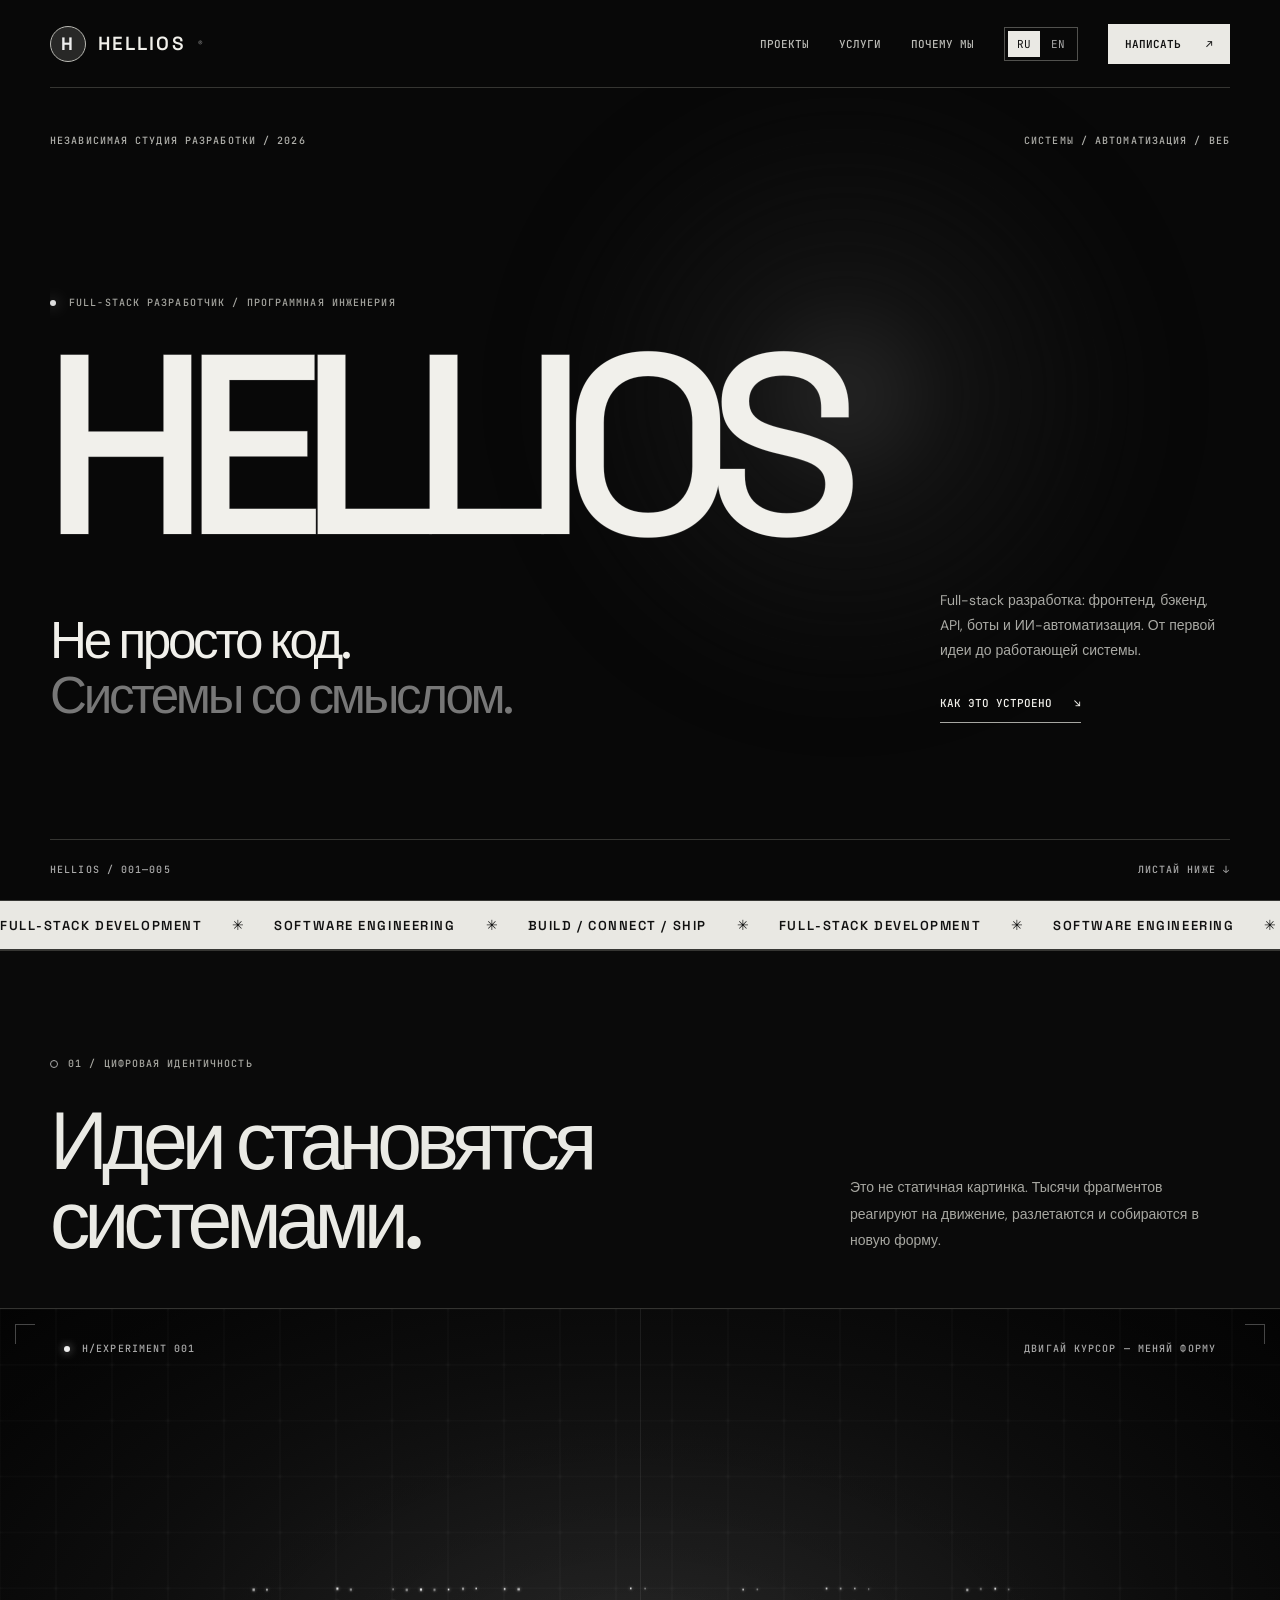
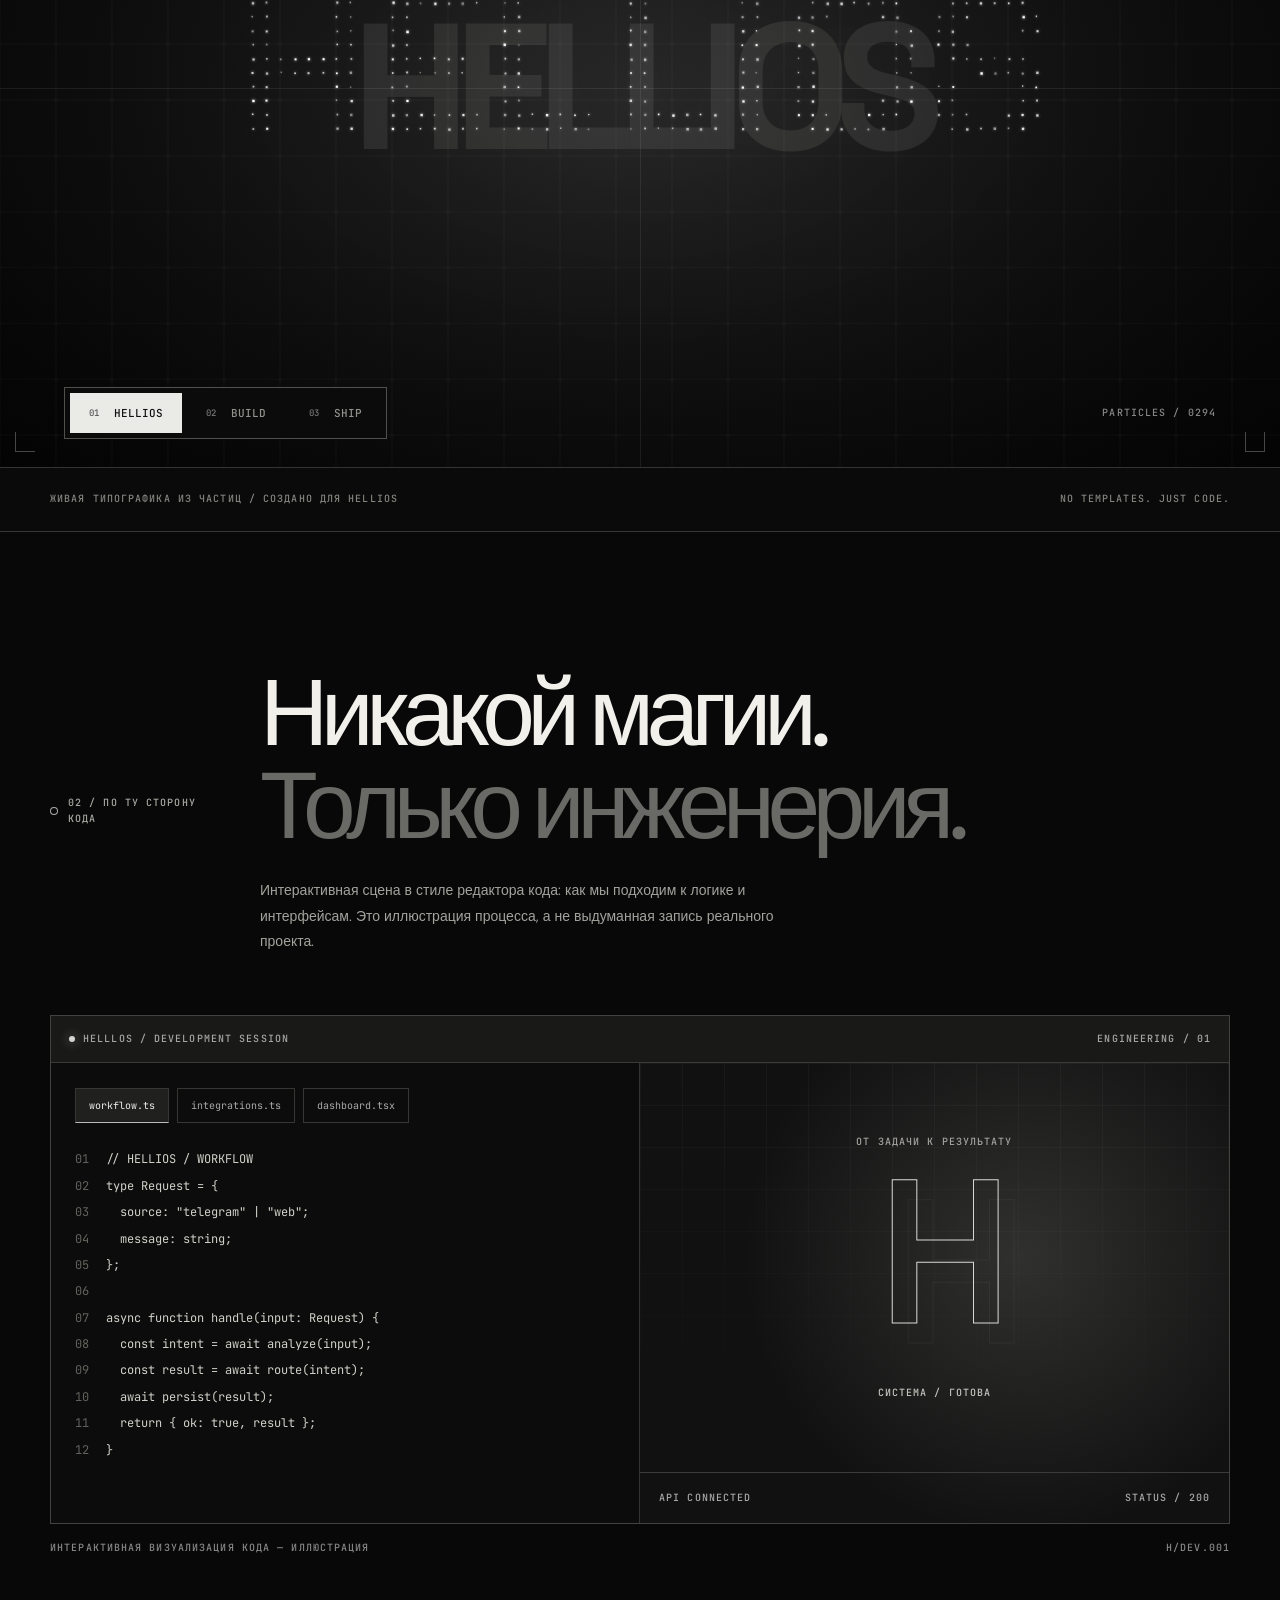
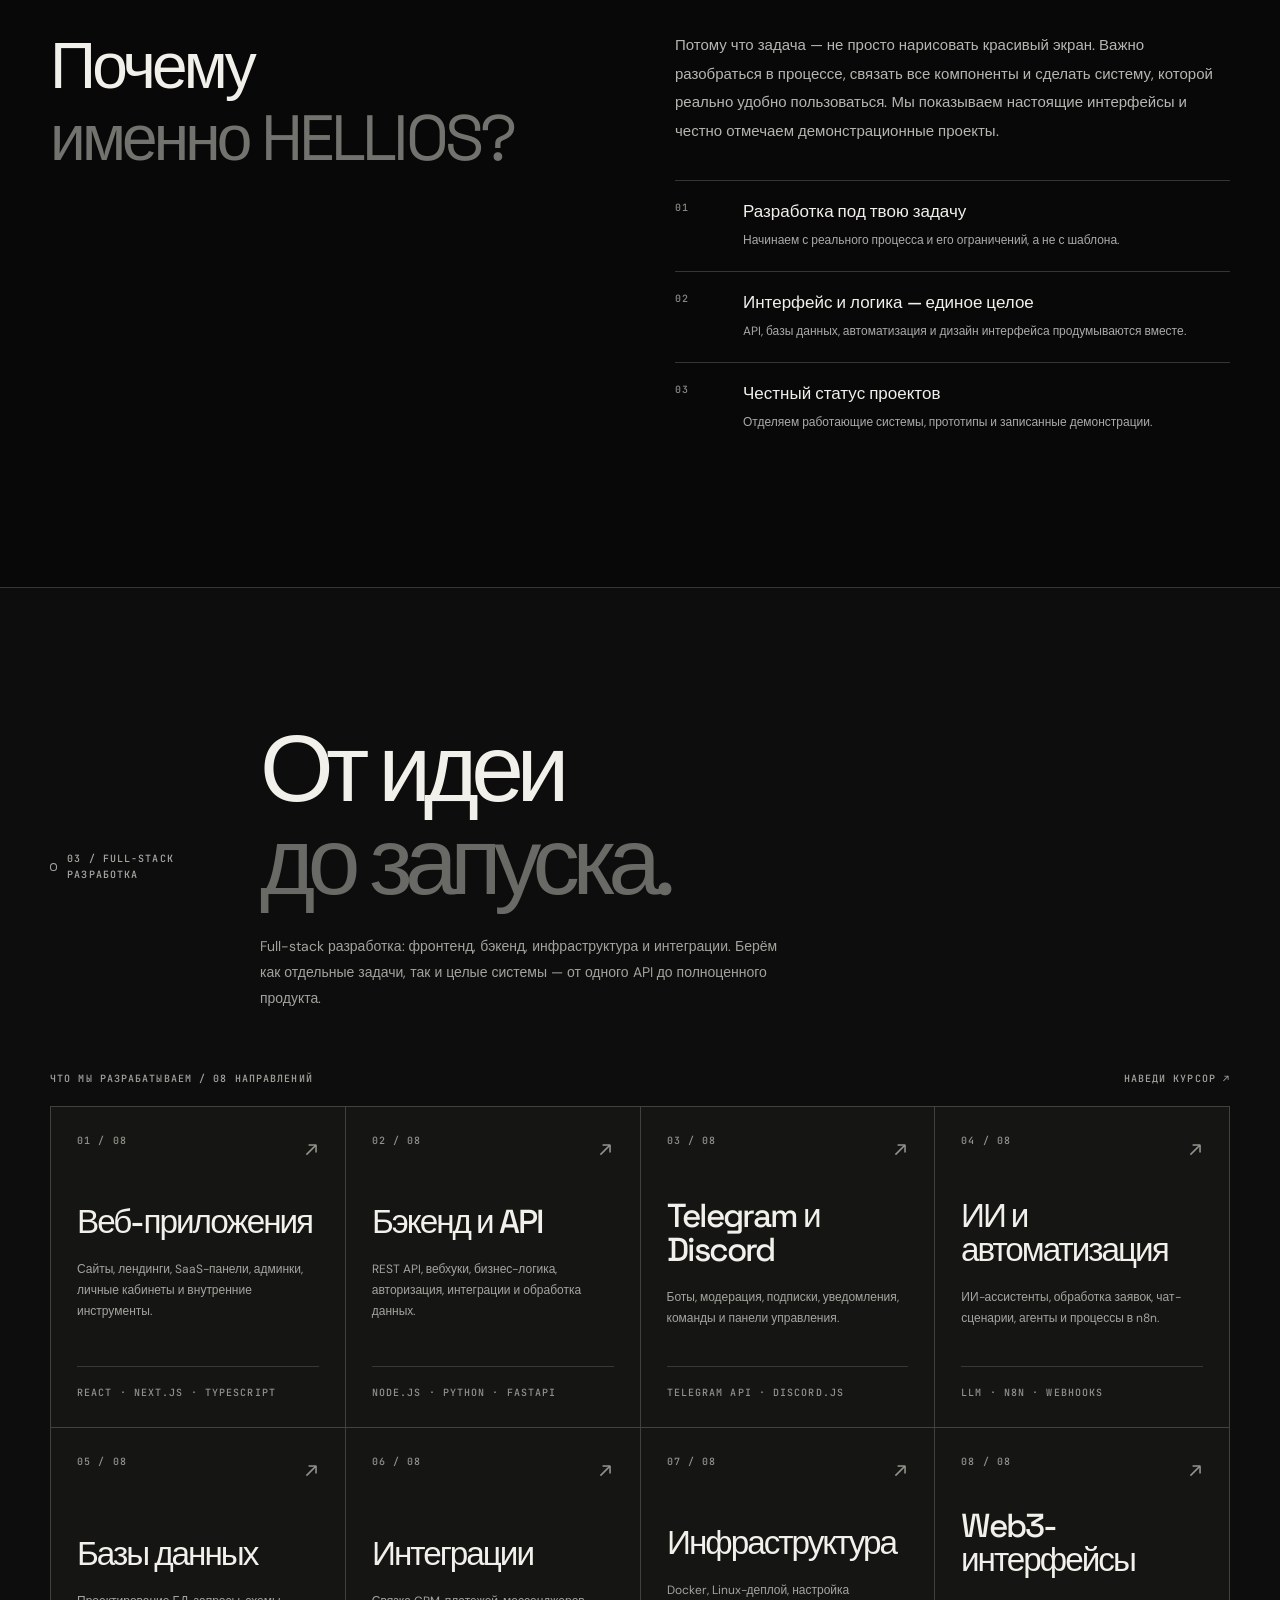
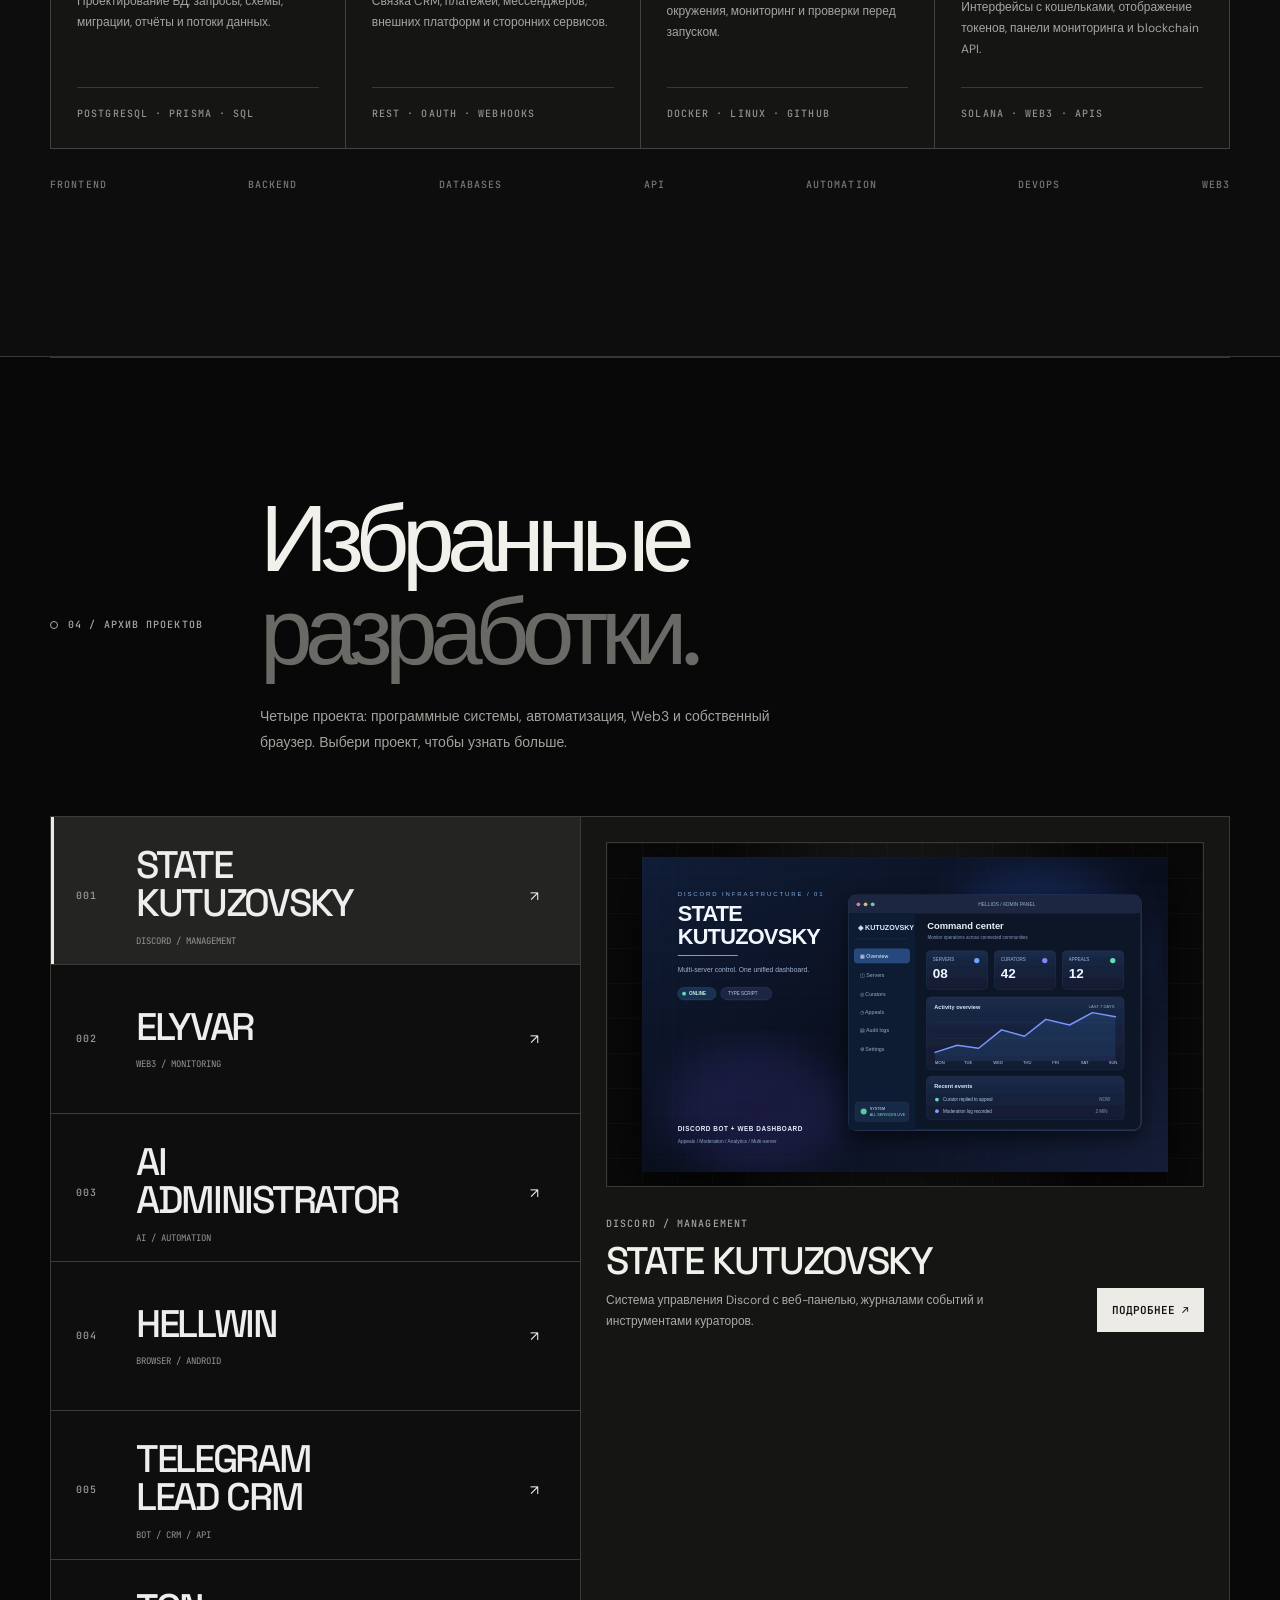
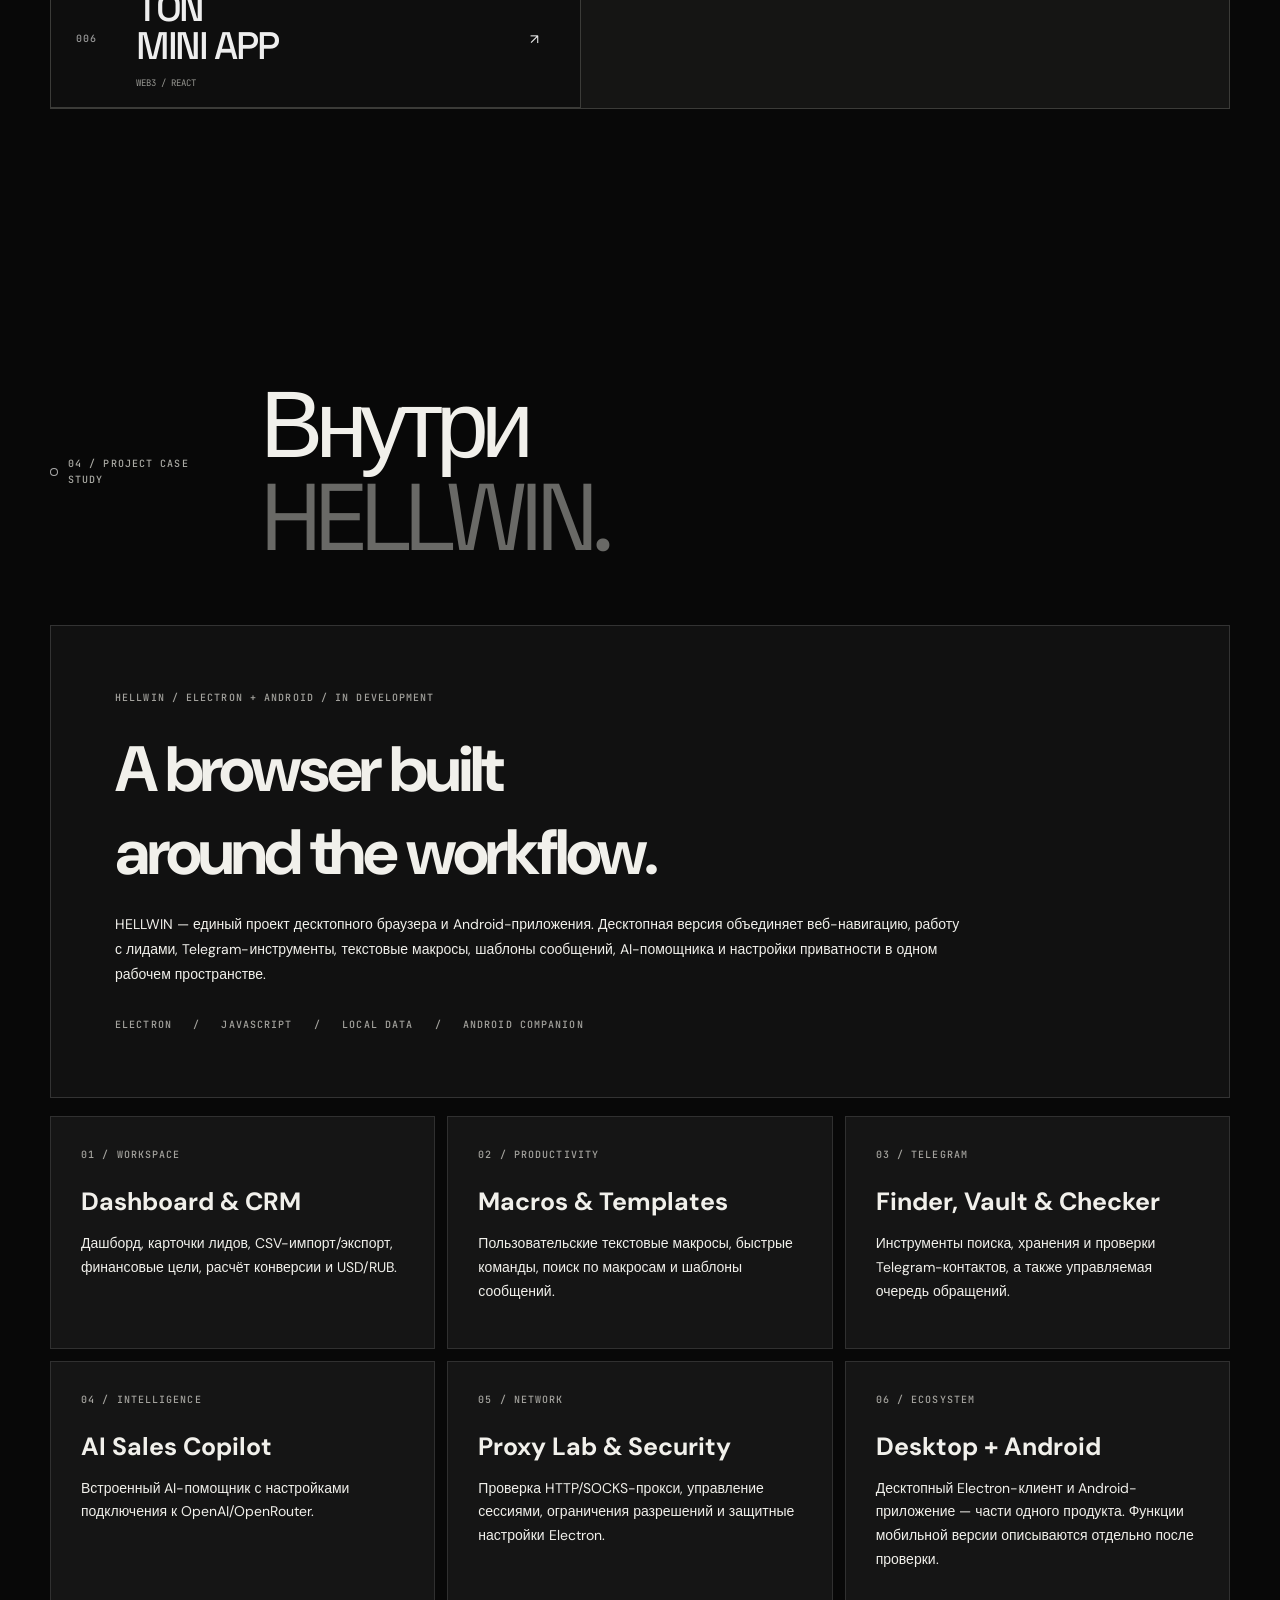
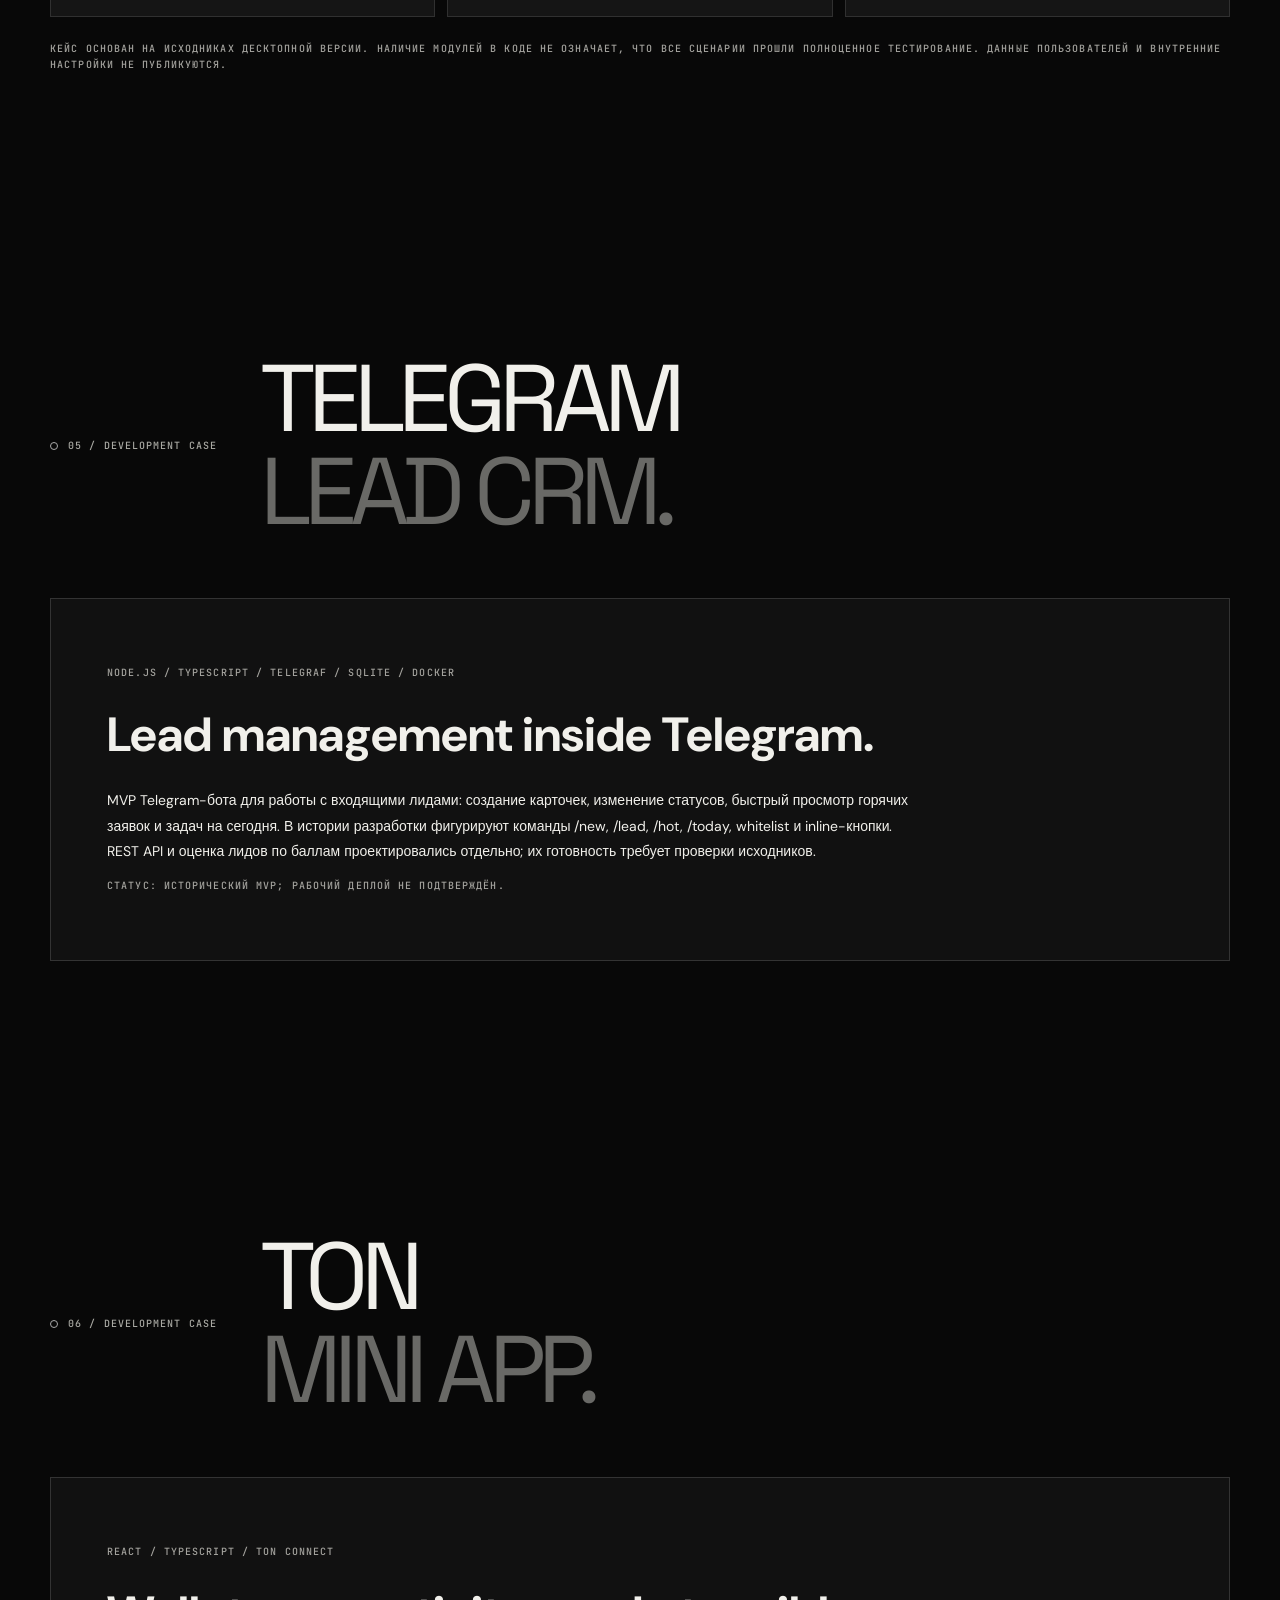
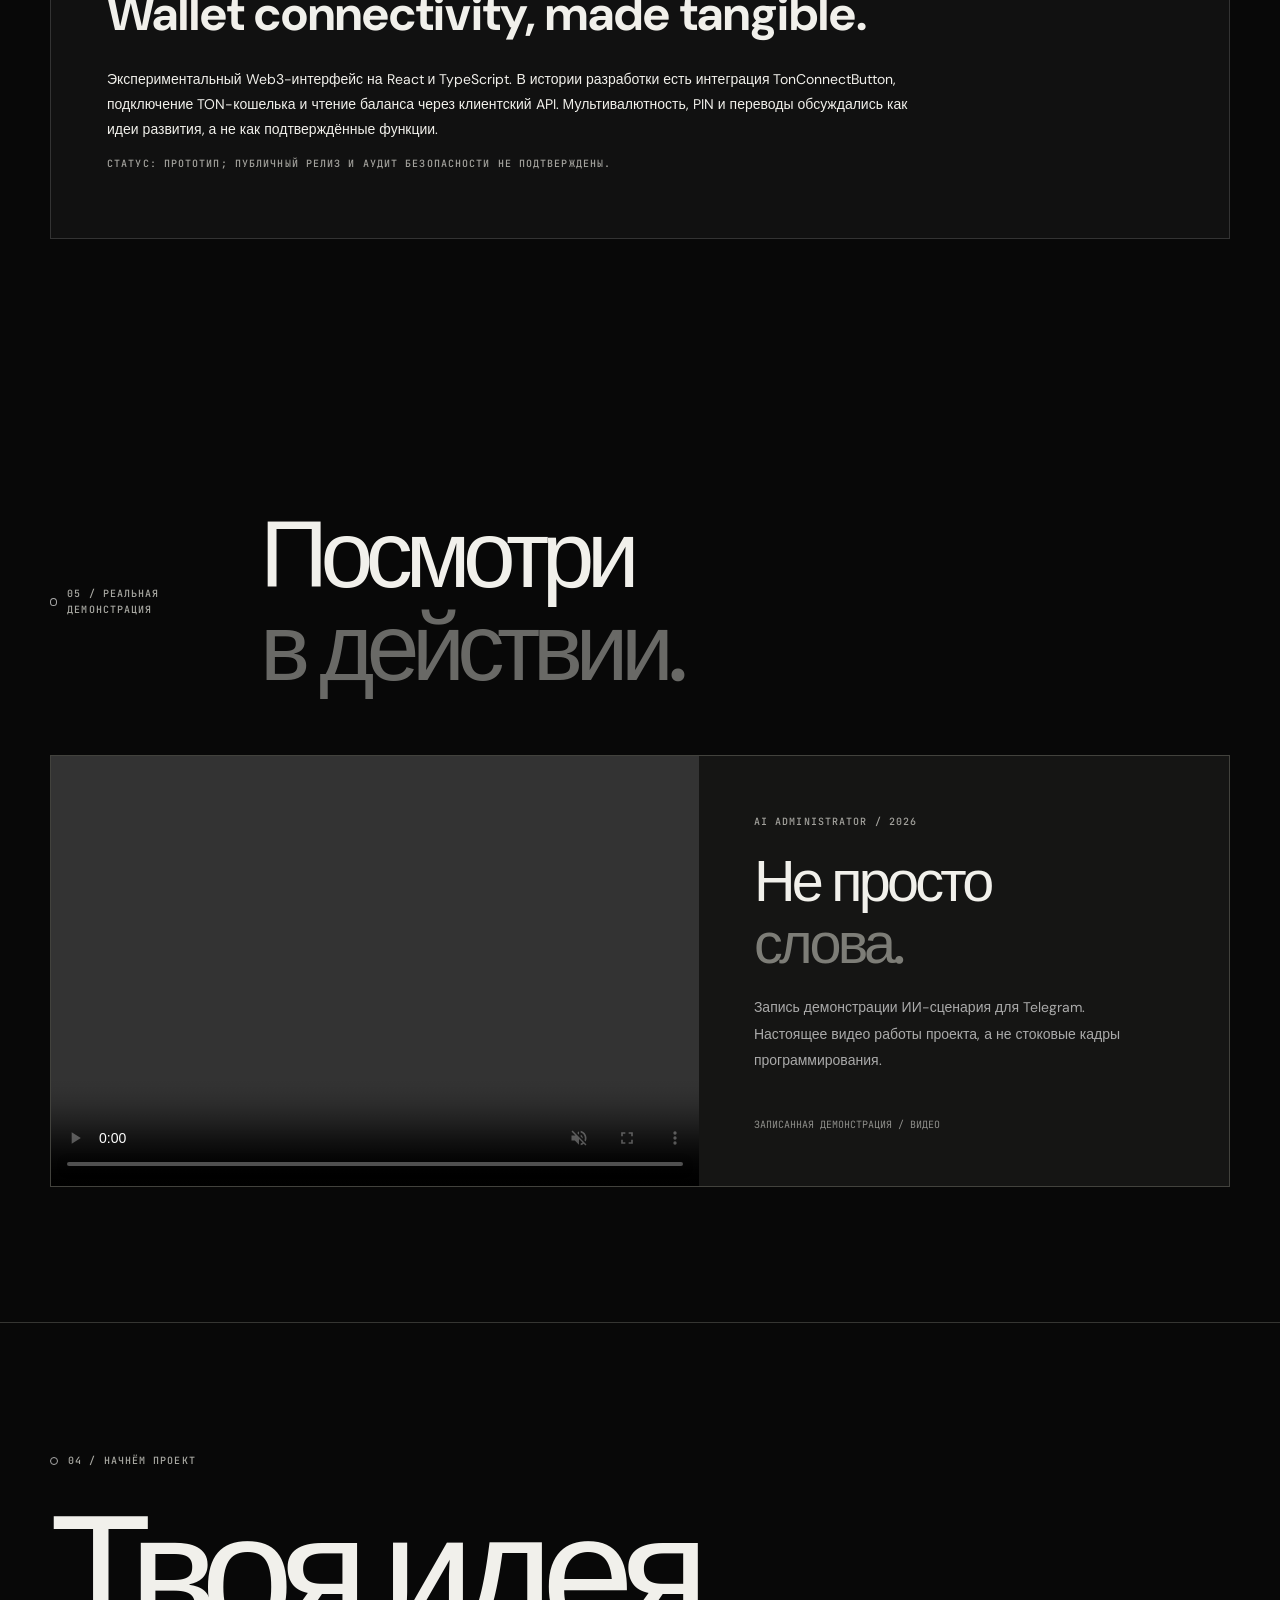
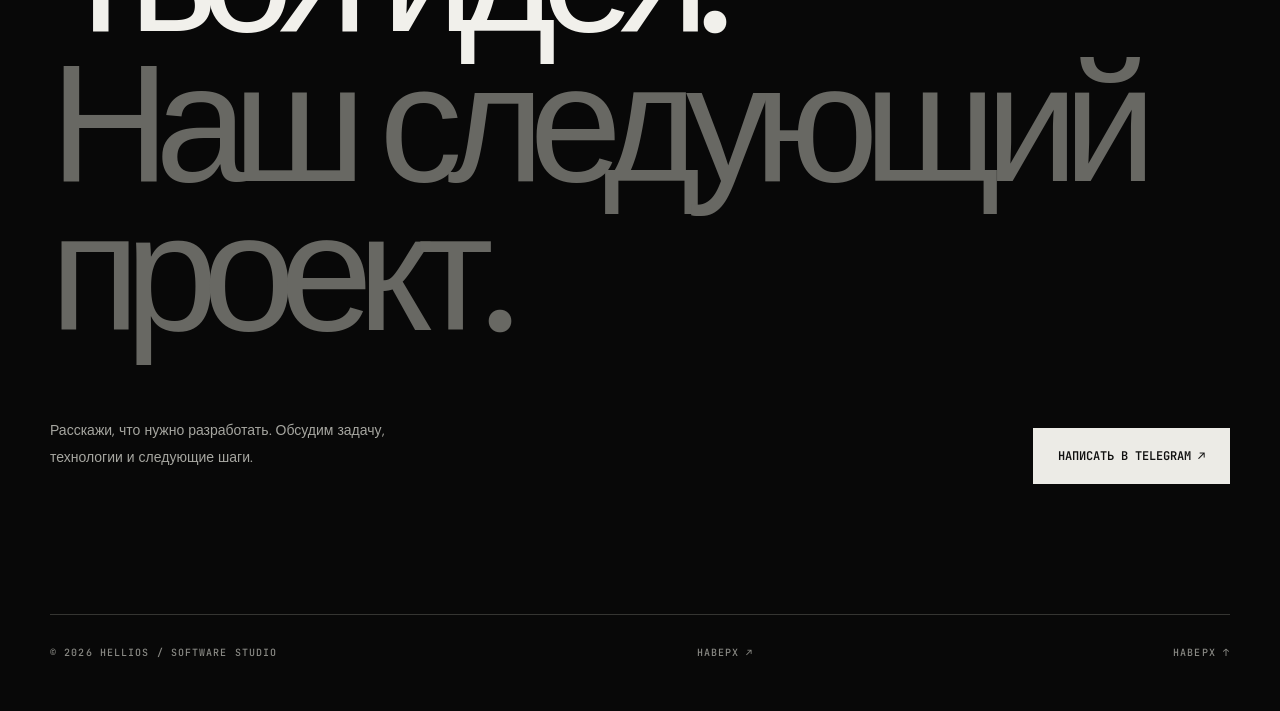
==== index.html @ 5abba1c3 "Force-refresh project visuals and hide legacy artwork badges" ====
<!doctype html>
<html lang="ru"><head><meta charset="utf-8"><meta name="viewport" content="width=device-width,initial-scale=1"><meta name="theme-color" content="#080808"><meta name="description" content="HELLIOS — independent software engineering. Selected work, automation and custom systems."><title>HELLIOS — Full-Stack Development & Software Studio</title>
<link rel="preconnect" href="https://fonts.googleapis.com"><link rel="preconnect" href="https://fonts.gstatic.com" crossorigin><link href="https://fonts.googleapis.com/css2?family=DM+Sans:wght@400;500;600;700&family=Space+Grotesk:wght@400;500;600;700&family=JetBrains+Mono:wght@400;500&display=swap" rel="stylesheet">
<style>
:root{color-scheme:dark;--bg:#080808;--ink:#f1f0eb;--muted:#a4a39e;--line:#353532;--panel:#141413;--mono:"JetBrains Mono",monospace;--display:"Space Grotesk",sans-serif;--body:"DM Sans",sans-serif}*{box-sizing:border-box}html{scroll-behavior:smooth}body{margin:0;background:var(--bg);color:var(--ink);font:14px var(--body);overflow-x:hidden}button,a{font:inherit;color:inherit}button{cursor:pointer}a{text-decoration:none}::selection{background:#ddd;color:#111}.wrap{width:min(1420px,calc(100% - 100px));margin:auto}.micro{font:500 10px/1.6 var(--mono);letter-spacing:.11em;text-transform:uppercase}.muted{color:var(--muted)}.line{border-top:1px solid var(--line)}.head{height:88px;display:flex;align-items:center;justify-content:space-between;position:relative;z-index:10;border-bottom:1px solid var(--line)}.brand{font:600 19px var(--display);letter-spacing:.11em;display:flex;gap:12px;align-items:center}.brand-icon{width:30px;height:30px;border:1px solid #777;display:grid;place-items:center;font:600 18px var(--display)}.head nav{display:flex;align-items:center;gap:30px}.head nav>a:not(.contact-btn){font:500 11px var(--mono);color:#bcbcb7}.head nav>a:hover{color:white}.lang{display:flex;gap:2px;border:1px solid #51514e;padding:3px}.lang button{background:transparent;color:#aaa;border:0;font:11px var(--mono);padding:6px 9px}.lang button.on{background:#eae9e4;color:#111}.contact-btn{display:inline-flex;gap:25px;align-items:center;background:#eae9e4;color:#111;padding:13px 17px;font:600 11px var(--mono);transition:background .2s}.contact-btn:hover{background:#bbb}.intro{min-height:740px;min-height:calc(100svh - 88px);display:flex;flex-direction:column;justify-content:space-between;position:relative;overflow:hidden}.intro-meta{display:flex;justify-content:space-between;padding-top:45px;gap:20px;color:#b2b2ad}.intro-meta span:last-child{max-width:230px}.hero-main{padding:75px 0 45px;position:relative;isolation:isolate}.hero-main:before{content:"";position:absolute;z-index:-1;width:55%;aspect-ratio:1;top:-25%;right:4%;border-radius:50%;background:radial-gradient(circle at 48% 48%,#2a2a2a 0%,#121212 22%,transparent 64%);filter:blur(35px)}.hero-tag{display:flex;align-items:center;gap:13px;color:#a6a6a0}.hero-tag:before{content:"";width:6px;height:6px;border-radius:50%;background:#ddd;box-shadow:0 0 15px #fff8}.hero-main h1{font:500 clamp(100px,20vw,330px)/.78 var(--display);letter-spacing:-.105em;margin:35px 0 42px -.03em;white-space:nowrap}.hero-row{display:flex;align-items:flex-end;justify-content:space-between;gap:40px}.hero-row h2{font:400 clamp(31px,4vw,62px)/1.08 var(--display);letter-spacing:-.065em;max-width:700px;margin:0}.hero-row h2 em{font-style:normal;color:#777}.hero-right{max-width:290px}.hero-right p{line-height:1.8;color:#a9a9a4;margin:0 0 30px}.textlink{display:inline-flex;align-items:center;gap:22px;padding-bottom:12px;border-bottom:1px solid #a7a7a2;font:500 11px var(--mono)}.textlink:hover{gap:30px}.intro-bottom{display:flex;justify-content:space-between;gap:20px;padding:22px 0;border-top:1px solid var(--line);color:#aaa}
.section{padding:135px 0}.sec-head{display:grid;grid-template-columns:180px 1fr;gap:30px;margin-bottom:60px}.sec-head h2{font:400 clamp(46px,7.4vw,112px)/.98 var(--display);letter-spacing:-.08em;margin:0}.sec-head h2 em{font-style:normal;color:#696966}.sec-head p{font-size:14px;line-height:1.85;color:#a3a39d;max-width:520px;margin:25px 0 0}.kicker{display:flex;align-items:center;gap:10px;color:#a9a9a3}.kicker:before{content:"";height:6px;width:6px;border:1px solid #aaa;border-radius:50%}
.cinema{background:#111;border:1px solid #42423e;overflow:hidden;position:relative}.cinema-bar{height:47px;display:flex;justify-content:space-between;align-items:center;gap:15px;padding:0 18px;border-bottom:1px solid #3a3a37;background:#191918;color:#a8a8a2}.cinema-bar span:first-child{display:flex;gap:8px;align-items:center}.led{width:6px;height:6px;border-radius:50%;background:#d5d5d0;box-shadow:0 0 11px #fff7}.cinema-body{display:grid;grid-template-columns:1fr 1fr;min-height:460px}.editor{padding:25px 25px 25px 0;background:#0c0c0c;border-right:1px solid #343431;overflow:hidden}.editor-tabs{display:flex;gap:8px;padding-left:24px;margin-bottom:23px}.editor-tabs span{padding:10px 13px;border:1px solid #363633;color:#aaa;font:10px var(--mono)}.editor-tabs span:first-child{background:#20201f;color:#eee;border-bottom-color:#bbb}.code{margin:0;font:12px/2.2 var(--mono);white-space:pre;overflow:hidden;color:#d1d1ca}.code-line{display:block;min-height:26px}.ln{display:inline-block;width:55px;padding-right:17px;text-align:right;color:#62625e;user-select:none}.syntax-key{color:#f4f4ee}.syntax-fn{color:#a4a49d}.syntax-str{color:#ccc}.syntax-comment{color:#72726e}.typing-caret{display:inline-block;width:6px;height:15px;background:#eee;vertical-align:-2px;animation:blink .8s steps(1) infinite}@keyframes blink{50%{opacity:0}}.output{display:flex;flex-direction:column;min-width:0;background:radial-gradient(circle at 65% 42%,#30302f,#111 60%);position:relative;overflow:hidden}.output-grid{position:absolute;inset:0;background:linear-gradient(#ffffff09 1px,transparent 1px),linear-gradient(90deg,#ffffff09 1px,transparent 1px);background-size:42px 42px;mask-image:linear-gradient(to bottom,black,transparent 85%)}.output-inner{position:relative;z-index:1;flex:1;display:flex;flex-direction:column;align-items:center;justify-content:center;text-align:center;padding:45px 25px}.output-symbol{font:600 clamp(105px,16vw,235px)/1 var(--display);letter-spacing:-.1em;color:transparent;-webkit-text-stroke:1px #dadad5;filter:drop-shadow(16px 20px 0 #ffffff0c);animation:symbol 8s ease-in-out infinite alternate}@keyframes symbol{from{transform:translateY(-5px) rotate(-3deg)}to{transform:translateY(8px) rotate(3deg)}}.output-inner p{margin:30px 0 0;color:#c5c5c0}.output-stats{display:flex;justify-content:space-between;padding:17px 19px;position:relative;z-index:1;border-top:1px solid #3b3b39;color:#aaa}.cinema-note{display:flex;justify-content:space-between;gap:20px;margin-top:16px;color:#888}
.why{display:grid;grid-template-columns:1fr 1fr;gap:70px;margin-top:75px}.why h3{font:400 clamp(35px,5vw,72px)/1.12 var(--display);letter-spacing:-.06em;margin:0}.why h3 em{font-style:normal;color:#72726e}.why-content>p{font-size:15px;line-height:1.9;color:#b6b6b1;margin:0 0 35px}.proof{border-top:1px solid var(--line);padding:19px 0;display:grid;grid-template-columns:48px 1fr;gap:20px}.proof span{color:#8a8a85}.proof strong{font:500 17px var(--display)}.proof p{font-size:12px;line-height:1.8;color:#aaa;margin:8px 0 0}
.archive{border-top:1px solid var(--line)}.archive-ui{display:grid;grid-template-columns:.9fr 1.1fr;border:1px solid #3b3b38;min-height:580px}.archive-nav{border-right:1px solid #3b3b38;background:#0e0e0e;display:flex;flex-direction:column}.archive-nav button{min-height:126px;background:transparent;color:#eee;border:0;border-bottom:1px solid #3b3b38;text-align:left;padding:29px 25px;display:grid;grid-template-columns:50px 1fr 25px;gap:10px;align-items:center;flex:1;transition:background .25s}.archive-nav button[aria-pressed=true]{background:#242422;box-shadow:inset 3px 0 #eaeae4}.archive-nav button:hover{background:#1b1b1a}.archive-nav button span:first-child{color:#999}.archive-nav strong{font:500 clamp(24px,3vw,42px)/1 var(--display);letter-spacing:-.06em}.archive-nav small{display:block;margin-top:12px;color:#969691;font:9px var(--mono)}.archive-panel{padding:25px;background:#151514;display:flex;flex-direction:column;min-width:0}.archive-media{height:345px;display:grid;place-items:center;overflow:hidden;background:radial-gradient(circle,#333,#090909 70%);border:1px solid #393936;position:relative}.archive-media:before{content:"";position:absolute;inset:0;background:linear-gradient(#ffffff07 1px,transparent 1px),linear-gradient(90deg,#ffffff07 1px,transparent 1px);background-size:35px 35px}.archive-media img,.archive-media video{position:relative;z-index:1;max-width:92%;max-height:92%;width:100%;height:100%;object-fit:contain;filter:drop-shadow(0 15px 24px #000b)}.archive-media video[hidden],.archive-media img[hidden]{display:none}.archive-media label{display:none!important}.archive-panel-bottom{display:flex;justify-content:space-between;align-items:flex-end;gap:25px;margin-top:26px}.archive-panel h3{font:500 clamp(29px,3vw,45px)/1 var(--display);letter-spacing:-.05em;margin:10px 0}.archive-panel p{font-size:12px;color:#aaa;line-height:1.75;max-width:390px;margin:0}.archive-panel-bottom a{white-space:nowrap;background:#ecebe6;color:#111;padding:15px;font:600 11px var(--mono)}.archive-panel-bottom a:hover{background:#bbb}
.video-story{display:grid;grid-template-columns:1.1fr .9fr;gap:0;border:1px solid #42423d;background:#151514}.video-story video{width:100%;height:430px;object-fit:contain;background:#080808}.video-story-copy{padding:55px;display:flex;flex-direction:column;justify-content:space-between}.video-story h3{font:400 clamp(32px,4.5vw,62px)/1.08 var(--display);letter-spacing:-.065em;margin:20px 0}.video-story h3 em{font-style:normal;color:#7d7d77}.video-story p{color:#aaa;font-size:14px;line-height:1.9;max-width:380px}.video-story small{color:#8f8f8b;font:10px var(--mono)}
.end{padding:130px 0;border-top:1px solid var(--line)}.end h2{font:400 clamp(70px,13vw,190px)/.9 var(--display);letter-spacing:-.09em;margin:30px 0 55px}.end h2 em{font-style:normal;color:#686863}.end-bottom{display:flex;justify-content:space-between;align-items:end;gap:25px}.end-bottom p{max-width:340px;color:#a6a6a0;line-height:1.9}.end-bottom a{background:#ecebe6;color:#111;padding:20px 25px;font:600 12px var(--mono)}footer{padding:30px 0 50px;border-top:1px solid var(--line);display:flex;justify-content:space-between;gap:20px;color:#898984}.reveal{opacity:0;transform:translateY(26px);transition:opacity .7s ease,transform .7s cubic-bezier(.2,.8,.2,1)}.reveal.visible{opacity:1;transform:none}
.loader{position:fixed;z-index:999;inset:0;background:#e9e8e3;color:#111;display:none;flex-direction:column;justify-content:space-between;padding:35px 5vw;transition:transform .9s cubic-bezier(.76,0,.2,1)}.js .loader{display:flex}.loader.done{transform:translateY(-102%);pointer-events:none}.loader-head,.loader-foot{display:flex;justify-content:space-between;gap:15px}.loader-head{border-bottom:1px solid #aaa;padding-bottom:20px}.loader-foot{border-top:1px solid #aaa;padding-top:20px}.loader-main{display:grid;place-items:center;flex:1}.loader-main strong{font:600 clamp(80px,20vw,270px)/.8 var(--display);letter-spacing:-.11em;animation:load-word .85s cubic-bezier(.2,.8,.2,1) both}@keyframes load-word{from{transform:translateY(50px);opacity:0;filter:blur(10px)}to{transform:none;opacity:1;filter:blur(0)}}.loader-main span{display:block;text-align:center;margin-top:24px;color:#666}.loader-foot span:last-child{font-size:16px}.js .loader:not(.done){animation:loader-safety 0s 4s forwards}@keyframes loader-safety{to{visibility:hidden;pointer-events:none}}
.cursor{position:fixed;z-index:200;pointer-events:none;width:26px;height:26px;top:0;left:0;margin:-13px;border:1px solid #eaeae5;border-radius:50%;mix-blend-mode:difference;opacity:0;transform:translate3d(-100px,-100px,0);transition:width .2s,height .2s,margin .2s,background .2s}.cursor.on{opacity:1}.cursor.hover{width:45px;height:45px;margin:-22.5px;background:#fff}
@media(hover:hover) and (pointer:fine) and (prefers-reduced-motion:no-preference){html.cursor-enabled,html.cursor-enabled a,html.cursor-enabled button{cursor:none}}
@media(max-width:1050px){.wrap{width:calc(100% - 64px)}.hero-main h1{font-size:19vw}.sec-head{grid-template-columns:140px 1fr}.archive-panel-bottom{flex-wrap:wrap}.video-story-copy{padding:35px}}
@media(max-width:750px){.wrap{width:calc(100% - 36px)}.head{height:75px}.head nav{gap:12px}.head nav>a:not(.contact-btn){display:none}.contact-btn{padding:11px 12px;gap:8px}.intro{min-height:680px}.intro-meta{padding-top:30px}.intro-meta span:last-child{display:none}.hero-main h1{font-size:19vw}.hero-row{display:block}.hero-right{margin-top:30px}.hero-row h2{font-size:37px}.section{padding:95px 0}.sec-head{grid-template-columns:1fr;gap:17px}.sec-head h2{font-size:clamp(46px,9vw,76px)}.cinema-body{grid-template-columns:1fr}.editor{height:315px;border-right:0;border-bottom:1px solid #343431}.output{height:300px}.code{font-size:10px}.why{grid-template-columns:1fr;gap:30px}.archive-ui{grid-template-columns:1fr}.archive-nav{border-right:0;display:grid;grid-template-columns:repeat(3,1fr)}.archive-nav button{display:flex;flex-direction:column;align-items:flex-start;min-height:125px;padding:15px 10px;border-bottom:0;border-right:1px solid #343431}.archive-nav strong{font-size:clamp(17px,4vw,25px)}.archive-nav small{font-size:8px}.archive-media{height:270px}.video-story{grid-template-columns:1fr}.video-story video{height:300px}.end-bottom{flex-direction:column;align-items:start}.end h2{font-size:12vw}.intro-bottom{font-size:9px}.loader-main strong{font-size:18vw}}
@media(max-width:450px){.brand{font-size:16px}.brand-icon{width:25px;height:25px}.intro{min-height:650px}.hero-row h2{font-size:31px}.archive-nav strong{font-size:17px}.archive-panel{padding:13px}.archive-panel-bottom a{width:100%;text-align:center}.video-story-copy{padding:25px}.cinema-note{font-size:9px}}
@media(prefers-reduced-motion:reduce){html{scroll-behavior:auto}.loader,.cursor{display:none!important}.reveal{opacity:1;transform:none;transition:none}.output-symbol,.typing-caret{animation:none}}

/* HELLIOS V3 — typographic motion, tactile disciplines, monochrome dust */
.hero-main .kinetic-title{display:inline-block;position:relative;transform:translate3d(var(--hx,0px),var(--hy,0px),0);transition:transform .65s cubic-bezier(.2,.8,.2,1);will-change:transform}.kinetic-title:after{content:attr(data-ghost);position:absolute;inset:0;z-index:-1;color:transparent;-webkit-text-stroke:1px #ffffff28;transform:translate3d(calc(var(--hx,0px)*-.35),calc(var(--hy,0px)*-.35),0);transition:transform .65s ease;pointer-events:none}.hero-main:hover .kinetic-title{letter-spacing:-.107em}.hero-tag{transition:letter-spacing .5s,color .5s}.hero-main:hover .hero-tag{letter-spacing:.19em;color:#fff}
.ticker{overflow:hidden;border-block:1px solid #373734;background:#e9e8e3;color:#111;padding:15px 0;white-space:nowrap}.ticker-track{display:flex;gap:30px;align-items:center;width:max-content;animation:ticker 42s linear infinite}.ticker-track span{font:600 13px var(--display);letter-spacing:.12em}.ticker-track i{font-size:14px;font-style:normal}.ticker:hover .ticker-track{animation-play-state:paused}@keyframes ticker{to{transform:translateX(-50%)}}
.capabilities{background:#0d0d0d;border-top:1px solid #363632;border-bottom:1px solid #363632}.cap-heading{display:flex;justify-content:space-between;gap:15px;padding:0 0 19px;color:#a4a49e}.cap-grid{display:grid;grid-template-columns:repeat(4,minmax(0,1fr));gap:1px;background:#41413e;border:1px solid #41413e;overflow:hidden}.cap-card{min-height:320px;background:#151514;padding:26px;display:flex;flex-direction:column;justify-content:space-between;position:relative;overflow:hidden;isolation:isolate;outline-offset:-3px;transition:background .55s cubic-bezier(.2,.8,.2,1),color .5s}.cap-card:before{content:"";position:absolute;inset:-30%;background:radial-gradient(circle at var(--px,50%) var(--py,50%),#ffffff20,transparent 40%);opacity:0;transition:opacity .4s;z-index:-1}.cap-card:hover:before,.cap-card:focus-visible:before{opacity:1}.cap-card:hover,.cap-card:focus-visible{background:#e9e8e3;color:#111}.cap-top{display:flex;justify-content:space-between;gap:15px;color:#92928c}.cap-card:hover .cap-top,.cap-card:focus-visible .cap-top{color:#555}.cap-plus{font:22px var(--display);transition:transform .5s}.cap-card:hover .cap-plus{transform:translate(4px,-4px)}.cap-content h3{font:500 clamp(24px,2.6vw,38px)/1.02 var(--display);letter-spacing:-.06em;margin:0 0 20px;transform:translateX(var(--dx,0px));transition:transform .75s cubic-bezier(.16,1,.3,1);will-change:transform}.cap-content p{font-size:12px;line-height:1.75;color:#a5a59f;margin:0;max-width:260px;transition:color .5s,transform .7s cubic-bezier(.16,1,.3,1);transform:translateX(calc(var(--dx,0px)*.4))}.cap-card:hover .cap-content p,.cap-card:focus-visible .cap-content p{color:#494945}.cap-stack{border-top:1px solid #383835;padding-top:18px;color:#92928c;transition:border-color .4s,color .4s}.cap-card:hover .cap-stack,.cap-card:focus-visible .cap-stack{border-color:#b9b9b3;color:#51514d}.stackline{display:flex;justify-content:space-between;gap:12px;flex-wrap:wrap;padding:28px 0;color:#777}.dust-canvas{position:fixed;inset:0;width:100%;height:100%;pointer-events:none;z-index:150;display:block}.cap-card:hover .dust-title{letter-spacing:-.065em}.sec-head h2{transition:transform .7s cubic-bezier(.2,.8,.2,1);transform:translateX(var(--section-shift,0px))}.sec-head:hover h2{--section-shift:10px}.proof{transition:padding-left .5s,background .5s}.proof:hover{padding-left:13px;background:#ffffff05}.textlink,.archive-nav strong{transition:transform .55s cubic-bezier(.2,.8,.2,1)}.archive-nav button:hover strong{transform:translateX(7px)}.archive-nav strong{display:inline-block}
@media(max-width:1100px){.cap-grid{grid-template-columns:repeat(2,minmax(0,1fr))}.cap-card{min-height:285px}.cap-content h3{font-size:35px}}
@media(max-width:750px){.cap-card{min-height:265px;padding:20px}.cap-content h3{font-size:27px}.cap-heading span:last-child{display:none}.ticker-track{animation-duration:55s}.stackline{justify-content:flex-start;gap:20px}}
@media(max-width:470px){.cap-grid{grid-template-columns:1fr}.cap-card{min-height:225px}.cap-content h3{font-size:32px}.cap-content p{max-width:340px}.stackline{gap:12px}.ticker-track span{font-size:11px}}
@media(prefers-reduced-motion:reduce){.ticker-track{animation:none}.hero-main .kinetic-title,.kinetic-title:after,.cap-content h3,.cap-content p,.sec-head h2{transition:none!important;transform:none!important}.dust-canvas{display:none}}

/* V4: readable avatar and kinetic, self-assembling H signature */
.brand-avatar{position:relative;overflow:hidden;isolation:isolate;width:36px;height:36px;flex:none;border:1px solid #b9b9b3;background:#282827;border-radius:50%;display:grid;place-items:center}.brand-avatar img{position:absolute;inset:0;width:100%;height:100%;object-fit:cover;z-index:2;opacity:1;filter:grayscale(1) contrast(1.12)}.brand-avatar img:not([src]),.brand-avatar img.is-broken{opacity:0}.brand-avatar .avatar-letter{position:relative;z-index:1;font:700 18px var(--display);color:#eee}.brand:hover .brand-avatar{border-color:#fff;box-shadow:0 0 0 4px #ffffff12}
/* V5 — SIGNAL: integrated cinematic black-on-black kinetic type */
.signal-section{background:#0a0a0a;color:#eaeae5;border-top:1px solid #363633;border-bottom:1px solid #363633;overflow:hidden}.signal-intro{padding-top:105px;padding-bottom:48px}.signal-intro .kicker{color:#a8a8a2}.signal-headline{display:grid;grid-template-columns:1.2fr .8fr;gap:45px;align-items:end;margin-top:30px}.signal-headline h2{font:500 clamp(45px,6.3vw,105px)/.98 var(--display);letter-spacing:-.075em;margin:0;max-width:820px}.signal-headline p{font:14px/1.9 var(--body);color:#a7a7a1;max-width:380px;margin:0 0 6px auto}.signal-stage{position:relative;min-height:610px;overflow:hidden;border-block:1px solid #343431;background:radial-gradient(ellipse at 50% 50%,#202020 0%,#0d0d0d 60%,#080808 100%);isolation:isolate}.signal-stage:before{content:"";position:absolute;inset:0;pointer-events:none;z-index:0;background:radial-gradient(ellipse at 50% 50%,transparent 15%,#0007 100%)}.signal-stage canvas{position:absolute;inset:0;z-index:2;width:100%;height:100%;touch-action:pan-y}.signal-fallback{position:absolute;z-index:1;inset:0;display:grid;place-items:center;font:700 clamp(65px,14vw,260px)/1 var(--display);letter-spacing:-.09em;color:#e8e8e4;opacity:.85;pointer-events:none}.signal-ready .signal-fallback{opacity:0}.signal-overlay-top{position:absolute;z-index:4;left:clamp(18px,5vw,90px);right:clamp(18px,5vw,90px);top:32px;display:flex;justify-content:space-between;gap:20px;color:#aaa}.signal-overlay-top span:first-child{display:flex;align-items:center;gap:12px}.signal-led{width:6px;height:6px;border-radius:50%;background:#eee;box-shadow:0 0 10px #fff9}.signal-overlay-bottom{position:absolute;z-index:5;left:clamp(18px,5vw,90px);right:clamp(18px,5vw,90px);bottom:28px;display:flex;align-items:center;justify-content:space-between;gap:20px}.signal-switch{display:flex;gap:5px;align-items:center;background:#0b0b0bea;border:1px solid #50504c;padding:5px}.signal-mode{background:transparent;border:0;color:#92928d;font:500 11px var(--mono);padding:13px 19px;display:flex;align-items:center;gap:15px;transition:background .3s,color .3s}.signal-mode span{font-size:9px;color:#777}.signal-mode.active{background:#eaeae6;color:#111}.signal-mode.active span{color:#555}.signal-mode:hover:not(.active){background:#282826;color:#fff}.signal-count{color:#888}.signal-footer{display:flex;justify-content:space-between;gap:20px;padding-top:23px;padding-bottom:24px;color:#858580}.signal-crosshair{position:absolute;pointer-events:none;background:#ffffff13;z-index:1}.signal-crosshair-x{height:1px;left:0;right:0;top:50%}.signal-crosshair-y{width:1px;top:0;bottom:0;left:50%}.signal-corner{position:absolute;z-index:3;pointer-events:none;width:20px;height:20px;border-color:#aaa6;border-style:solid}.signal-corner-tl{top:15px;left:15px;border-width:1px 0 0 1px}.signal-corner-tr{top:15px;right:15px;border-width:1px 1px 0 0}.signal-corner-bl{bottom:15px;left:15px;border-width:0 0 1px 1px}.signal-corner-br{bottom:15px;right:15px;border-width:0 1px 1px}
@media(max-width:900px){.signal-headline{grid-template-columns:1fr;gap:22px}.signal-headline p{margin:0}.signal-stage{min-height:520px}}
@media(max-width:600px){.signal-intro{padding-top:70px;padding-bottom:32px}.signal-headline h2{font-size:clamp(45px,10vw,72px)}.signal-stage{min-height:390px}.signal-overlay-top{font-size:8px;top:19px}.signal-overlay-top span:last-child{display:none}.signal-overlay-bottom{bottom:18px;flex-direction:column;align-items:flex-start;gap:10px}.signal-mode{padding:10px 11px;font-size:10px;gap:7px}.signal-count{font-size:8px}.signal-footer{font-size:8px}.signal-fallback{font-size:15vw}}
@media(prefers-reduced-motion:reduce){.signal-stage canvas{opacity:1}}

/* Main site SIGNAL visibility and accessible contrast */
.signal-stage{min-height:clamp(560px,66vw,760px);background:radial-gradient(ellipse at center,#272727 0%,#111 60%,#060606 100%)}
.signal-fallback{color:#f5f5f0;text-shadow:0 0 48px #ffffff28}
.signal-ready .signal-fallback{opacity:.085}
.signal-stage canvas{z-index:2;filter:drop-shadow(0 0 1.5px #ffffffb0)}
.signal-intro h2{max-width:1000px}
@media(max-width:600px){.signal-stage{min-height:420px}.signal-fallback{font-size:15vw}}
</style></head>
<body><div class="loader" id="loader" role="status" aria-label="Loading"><div class="loader-head micro"><span>HELLIOS / STUDIO</span><span>INDEPENDENT ENGINEERING</span></div><div class="loader-main"><div><strong>HELLIOS.</strong><span class="micro" data-en="INITIALIZING EXPERIENCE" data-ru="ЗАГРУЗКА ПРОСТРАНСТВА">ЗАГРУЗКА ПРОСТРАНСТВА</span></div></div><div class="loader-foot micro"><span>DESIGNED TO WORK.</span><span id="loader-count">000%</span></div></div><div class="cursor" id="cursor" aria-hidden="true"></div><canvas class="dust-canvas" id="dust-canvas" aria-hidden="true"></canvas>
<header class="head wrap"><a href="#top" class="brand"><span class="brand-icon brand-avatar"><img id="brand-avatar-img" src="https://avatars.githubusercontent.com/u/263466763?v=20261014" alt="" loading="eager" referrerpolicy="no-referrer"><span class="avatar-letter" aria-hidden="true">H</span></span>HELLIOS<sup style="font-size:9px;color:#999">®</sup></a><nav><a href="#work" data-en="WORK" data-ru="ПРОЕКТЫ">ПРОЕКТЫ</a><a href="#expertise" data-en="EXPERTISE" data-ru="УСЛУГИ">УСЛУГИ</a><a href="#why" data-en="WHY HELLIOS" data-ru="ПОЧЕМУ МЫ">ПОЧЕМУ МЫ</a><div class="lang"><button id="ru" class="on" aria-pressed="true">RU</button><button id="en" aria-pressed="false">EN</button></div><a class="contact-btn" href="https://t.me/helliosweb" target="_blank" rel="noopener noreferrer"><span data-en="LET'S TALK" data-ru="НАПИСАТЬ">НАПИСАТЬ</span>↗</a></nav></header>
<main id="top">
<section class="intro wrap"><div class="intro-meta micro"><span data-en="INDEPENDENT SOFTWARE STUDIO / 2026" data-ru="НЕЗАВИСИМАЯ СТУДИЯ РАЗРАБОТКИ / 2026">НЕЗАВИСИМАЯ СТУДИЯ РАЗРАБОТКИ / 2026</span><span data-en="SYSTEMS / AUTOMATION / WEB" data-ru="СИСТЕМЫ / АВТОМАТИЗАЦИЯ / ВЕБ">СИСТЕМЫ / АВТОМАТИЗАЦИЯ / ВЕБ</span></div><div class="hero-main" id="hero-interactive"><div class="hero-tag micro" data-en="FULL-STACK DEVELOPER / SOFTWARE ENGINEERING" data-ru="FULL-STACK РАЗРАБОТЧИК / ПРОГРАММНАЯ ИНЖЕНЕРИЯ">FULL-STACK РАЗРАБОТЧИК / ПРОГРАММНАЯ ИНЖЕНЕРИЯ</div><h1 class="kinetic-title" data-ghost="HELLIOS">HELLIOS</h1><div class="hero-row"><h2><span data-en="Not just code." data-ru="Не просто код.">Не просто код.</span><br><em data-en="Systems with purpose." data-ru="Системы со смыслом.">Системы со смыслом.</em></h2><div class="hero-right"><p data-en="Full-stack engineering: frontend, backend, APIs, bots and intelligent automation. From first sketch to working systems." data-ru="Full-stack разработка: фронтенд, бэкенд, API, боты и ИИ-автоматизация. От первой идеи до работающей системы.">Full-stack разработка: фронтенд, бэкенд, API, боты и ИИ-автоматизация. От первой идеи до работающей системы.</p><a class="textlink" href="#behind"><span data-en="BEHIND THE BUILD" data-ru="КАК ЭТО УСТРОЕНО">КАК ЭТО УСТРОЕНО</span>↘</a></div></div></div><div class="intro-bottom micro"><span>HELLIOS / 001—005</span><span data-en="SCROLL TO EXPLORE ↓" data-ru="ЛИСТАЙ НИЖЕ ↓">ЛИСТАЙ НИЖЕ ↓</span></div></section>
<div class="ticker" aria-hidden="true"><div class="ticker-track"><span>FULL-STACK DEVELOPMENT</span><i>✳</i><span>SOFTWARE ENGINEERING</span><i>✳</i><span>BUILD / CONNECT / SHIP</span><i>✳</i><span>FULL-STACK DEVELOPMENT</span><i>✳</i><span>SOFTWARE ENGINEERING</span><i>✳</i><span>BUILD / CONNECT / SHIP</span><i>✳</i><span>FULL-STACK DEVELOPMENT</span><i>✳</i><span>SOFTWARE ENGINEERING</span><i>✳</i><span>BUILD / CONNECT / SHIP</span><i>✳</i><span>FULL-STACK DEVELOPMENT</span><i>✳</i><span>SOFTWARE ENGINEERING</span><i>✳</i><span>BUILD / CONNECT / SHIP</span><i>✳</i></div></div><section class="signal-section" id="signature" aria-labelledby="signal-heading">
<div class="wrap signal-intro"><div class="kicker micro" data-en="01 / AN ENGINEERED IDENTITY" data-ru="01 / ЦИФРОВАЯ ИДЕНТИЧНОСТЬ">01 / ЦИФРОВАЯ ИДЕНТИЧНОСТЬ</div><div class="signal-headline"><h2 id="signal-heading" data-en="Ideas become systems." data-ru="Идеи становятся системами.">Идеи становятся системами.</h2><p data-en="Nothing here is a static picture. Thousands of fragments respond to your movement, break apart and rebuild into something new." data-ru="Это не статичная картинка. Тысячи фрагментов реагируют на движение, разлетаются и собираются в новую форму.">Это не статичная картинка. Тысячи фрагментов реагируют на движение, разлетаются и собираются в новую форму.</p></div></div>
<div class="signal-stage" id="signal-stage"><canvas id="signal-canvas" role="img" aria-label="Interactive HELLIOS particle typography"></canvas>
<div class="signal-fallback" id="signal-fallback" aria-hidden="true">HELLIOS</div>
<div class="signal-crosshair signal-crosshair-x"></div><div class="signal-crosshair signal-crosshair-y"></div>
<div class="signal-corner signal-corner-tl"></div><div class="signal-corner signal-corner-tr"></div><div class="signal-corner signal-corner-bl"></div><div class="signal-corner signal-corner-br"></div>
<div class="signal-overlay-top micro"><span><i class="signal-led"></i> H/EXPERIMENT 001</span><span data-en="MOVE CURSOR TO DISRUPT" data-ru="ДВИГАЙ КУРСОР — МЕНЯЙ ФОРМУ">ДВИГАЙ КУРСОР — МЕНЯЙ ФОРМУ</span></div>
<div class="signal-overlay-bottom"><div class="signal-switch" role="group" aria-label="Particle typography modes">
<button class="signal-mode active" data-word="HELLIOS" aria-pressed="true"><span>01</span> HELLIOS</button>
<button class="signal-mode" data-word="BUILD" aria-pressed="false"><span>02</span> BUILD</button>
<button class="signal-mode" data-word="SHIP" aria-pressed="false"><span>03</span> SHIP</button></div><span class="micro signal-count" id="signal-count">SYSTEM / ONLINE</span></div>
</div>
<div class="wrap signal-footer micro"><span data-en="REAL-TIME PARTICLE TYPOGRAPHY / MADE FOR HELLIOS" data-ru="ЖИВАЯ ТИПОГРАФИКА ИЗ ЧАСТИЦ / СОЗДАНО ДЛЯ HELLIOS">ЖИВАЯ ТИПОГРАФИКА ИЗ ЧАСТИЦ / СОЗДАНО ДЛЯ HELLIOS</span><span>NO TEMPLATES. JUST CODE.</span></div></section><section class="section wrap" id="behind"><div class="sec-head reveal"><div class="kicker micro" data-en="02 / BEHIND THE BUILD" data-ru="02 / ПО ТУ СТОРОНУ КОДА">01 / ПО ТУ СТОРОНУ КОДА</div><div><h2><span data-en="Not magic." data-ru="Никакой магии.">Никакой магии.</span><br><em data-en="Just engineering." data-ru="Только инженерия.">Только инженерия.</em></h2><p data-en="An interactive code-inspired sequence. A look at the thinking behind the interfaces — not stock footage or a fabricated recording of a real project." data-ru="Интерактивная сцена в стиле редактора кода: как мы подходим к логике и интерфейсам. Это иллюстрация процесса, а не выдуманная запись реального проекта.">Интерактивная сцена в стиле редактора кода: как мы подходим к логике и интерфейсам. Это иллюстрация процесса, а не выдуманная запись реального проекта.</p></div></div>
<div class="cinema reveal"><div class="cinema-bar micro"><span><i class="led"></i> HELLlOS / DEVELOPMENT SESSION</span><span>ENGINEERING / 01</span></div><div class="cinema-body"><div class="editor"><div class="editor-tabs"><span>workflow.ts</span><span>integrations.ts</span><span>dashboard.tsx</span></div><div class="code" id="code"></div></div><div class="output"><div class="output-grid"></div><div class="output-inner"><span class="micro muted" data-en="FROM INPUT TO OUTPUT" data-ru="ОТ ЗАДАЧИ К РЕЗУЛЬТАТУ">ОТ ЗАДАЧИ К РЕЗУЛЬТАТУ</span><div class="output-symbol">H</div><p class="micro" id="output-status" data-en="SYSTEM / READY" data-ru="СИСТЕМА / ГОТОВА">СИСТЕМА / ГОТОВА</p></div><div class="output-stats micro"><span>API CONNECTED</span><span>STATUS / 200</span></div></div></div></div><div class="cinema-note micro"><span data-en="INTERACTIVE CODE VISUALIZATION — ILLUSTRATIVE" data-ru="ИНТЕРАКТИВНАЯ ВИЗУАЛИЗАЦИЯ КОДА — ИЛЛЮСТРАЦИЯ">ИНТЕРАКТИВНАЯ ВИЗУАЛИЗАЦИЯ КОДА — ИЛЛЮСТРАЦИЯ</span><span>H/DEV.001</span></div>
<div class="why reveal" id="why"><h3><span data-en="Why work" data-ru="Почему">Почему</span><br><em data-en="with HELLIOS?" data-ru="именно HELLIOS?">именно HELLIOS?</em></h3><div class="why-content"><p data-en="Because the goal isn't to deliver a pretty screen and disappear. It's to understand the workflow, connect the pieces and make a system that people can actually use. Our work is shown through real interfaces and clearly labelled demonstrations." data-ru="Потому что задача — не просто нарисовать красивый экран. Важно разобраться в процессе, связать все компоненты и сделать систему, которой реально удобно пользоваться. Мы показываем настоящие интерфейсы и честно отмечаем демонстрационные проекты.">Потому что задача — не просто нарисовать красивый экран. Важно разобраться в процессе, связать все компоненты и сделать систему, которой реально удобно пользоваться. Мы показываем настоящие интерфейсы и честно отмечаем демонстрационные проекты.</p><div class="proof"><span class="micro">01</span><div><strong data-en="Built for your workflow" data-ru="Разработка под твою задачу">Разработка под твою задачу</strong><p data-en="We start with the real process and its constraints, not a template." data-ru="Начинаем с реального процесса и его ограничений, а не с шаблона.">Начинаем с реального процесса и его ограничений, а не с шаблона.</p></div></div><div class="proof"><span class="micro">02</span><div><strong data-en="Frontend and backend together" data-ru="Интерфейс и логика — единое целое">Интерфейс и логика — единое целое</strong><p data-en="APIs, databases, automation and interface design are considered as one system." data-ru="API, базы данных, автоматизация и дизайн интерфейса продумываются вместе.">API, базы данных, автоматизация и дизайн интерфейса продумываются вместе.</p></div></div><div class="proof"><span class="micro">03</span><div><strong data-en="Clear project status" data-ru="Честный статус проектов">Честный статус проектов</strong><p data-en="We distinguish working systems, prototypes and recorded demos." data-ru="Отделяем работающие системы, прототипы и записанные демонстрации.">Отделяем работающие системы, прототипы и записанные демонстрации.</p></div></div></div></div></section>
<section class="section capabilities" id="expertise"><div class="wrap"><div class="sec-head reveal"><div class="kicker micro" data-en="03 / FULL-STACK DEVELOPMENT" data-ru="03 / FULL-STACK РАЗРАБОТКА">02 / FULL-STACK РАЗРАБОТКА</div><div><h2><span data-en="From concept" data-ru="От идеи">От идеи</span><br><em data-en="to production." data-ru="до запуска.">до запуска.</em></h2><p data-en="Full-stack development across frontend, backend, infrastructure and integrations. We take on focused tasks or connected systems — from a single API to a complete product." data-ru="Full-stack разработка: фронтенд, бэкенд, инфраструктура и интеграции. Берём как отдельные задачи, так и целые системы — от одного API до полноценного продукта.">Full-stack разработка: фронтенд, бэкенд, инфраструктура и интеграции. Берём как отдельные задачи, так и целые системы — от одного API до полноценного продукта.</p></div></div><div class="cap-heading reveal"><span class="micro" data-en="WHAT WE BUILD / 08 DISCIPLINES" data-ru="ЧТО МЫ РАЗРАБАТЫВАЕМ / 08 НАПРАВЛЕНИЙ">ЧТО МЫ РАЗРАБАТЫВАЕМ / 08 НАПРАВЛЕНИЙ</span><span class="micro" data-en="HOVER TO INTERACT ↗" data-ru="НАВЕДИ КУРСОР ↗">НАВЕДИ КУРСОР ↗</span></div><div class="cap-grid reveal"><article class="cap-card" tabindex="0"><div class="cap-top micro"><span>01 / 08</span><span class="cap-plus" aria-hidden="true">↗</span></div><div class="cap-content"><h3 class="dust-title" data-en="Web applications" data-ru="Веб-приложения">Веб-приложения</h3><p data-en="Websites, landing pages, SaaS dashboards, admin panels, portals and internal tools." data-ru="Сайты, лендинги, SaaS-панели, админки, личные кабинеты и внутренние инструменты.">Сайты, лендинги, SaaS-панели, админки, личные кабинеты и внутренние инструменты.</p></div><div class="cap-stack micro">React · Next.js · TypeScript</div></article><article class="cap-card" tabindex="0"><div class="cap-top micro"><span>02 / 08</span><span class="cap-plus" aria-hidden="true">↗</span></div><div class="cap-content"><h3 class="dust-title" data-en="Backend & API" data-ru="Бэкенд и API">Бэкенд и API</h3><p data-en="REST APIs, webhooks, business logic, authentication, integrations and data processing." data-ru="REST API, вебхуки, бизнес-логика, авторизация, интеграции и обработка данных.">REST API, вебхуки, бизнес-логика, авторизация, интеграции и обработка данных.</p></div><div class="cap-stack micro">Node.js · Python · FastAPI</div></article><article class="cap-card" tabindex="0"><div class="cap-top micro"><span>03 / 08</span><span class="cap-plus" aria-hidden="true">↗</span></div><div class="cap-content"><h3 class="dust-title" data-en="Telegram & Discord" data-ru="Telegram и Discord">Telegram и Discord</h3><p data-en="Bots, moderation, subscriptions, notifications, custom commands and control panels." data-ru="Боты, модерация, подписки, уведомления, команды и панели управления.">Боты, модерация, подписки, уведомления, команды и панели управления.</p></div><div class="cap-stack micro">Telegram API · discord.js</div></article><article class="cap-card" tabindex="0"><div class="cap-top micro"><span>04 / 08</span><span class="cap-plus" aria-hidden="true">↗</span></div><div class="cap-content"><h3 class="dust-title" data-en="AI & automation" data-ru="ИИ и автоматизация">ИИ и автоматизация</h3><p data-en="AI assistants, customer request routing, chat workflows, agents and n8n scenarios." data-ru="ИИ-ассистенты, обработка заявок, чат-сценарии, агенты и процессы в n8n.">ИИ-ассистенты, обработка заявок, чат-сценарии, агенты и процессы в n8n.</p></div><div class="cap-stack micro">LLM · n8n · Webhooks</div></article><article class="cap-card" tabindex="0"><div class="cap-top micro"><span>05 / 08</span><span class="cap-plus" aria-hidden="true">↗</span></div><div class="cap-content"><h3 class="dust-title" data-en="Databases & data" data-ru="Базы данных">Базы данных</h3><p data-en="Database design, queries, schemas, migrations, reports and connected data flows." data-ru="Проектирование БД, запросы, схемы, миграции, отчёты и потоки данных.">Проектирование БД, запросы, схемы, миграции, отчёты и потоки данных.</p></div><div class="cap-stack micro">PostgreSQL · Prisma · SQL</div></article><article class="cap-card" tabindex="0"><div class="cap-top micro"><span>06 / 08</span><span class="cap-plus" aria-hidden="true">↗</span></div><div class="cap-content"><h3 class="dust-title" data-en="Integrations" data-ru="Интеграции">Интеграции</h3><p data-en="Connect CRMs, payments, messaging, external platforms and third-party services." data-ru="Связка CRM, платежей, мессенджеров, внешних платформ и сторонних сервисов.">Связка CRM, платежей, мессенджеров, внешних платформ и сторонних сервисов.</p></div><div class="cap-stack micro">REST · OAuth · Webhooks</div></article><article class="cap-card" tabindex="0"><div class="cap-top micro"><span>07 / 08</span><span class="cap-plus" aria-hidden="true">↗</span></div><div class="cap-content"><h3 class="dust-title" data-en="Infrastructure" data-ru="Инфраструктура">Инфраструктура</h3><p data-en="Dockerized services, Linux deployment, environment setup, monitoring and production checks." data-ru="Docker, Linux-деплой, настройка окружения, мониторинг и проверки перед запуском.">Docker, Linux-деплой, настройка окружения, мониторинг и проверки перед запуском.</p></div><div class="cap-stack micro">Docker · Linux · GitHub</div></article><article class="cap-card" tabindex="0"><div class="cap-top micro"><span>08 / 08</span><span class="cap-plus" aria-hidden="true">↗</span></div><div class="cap-content"><h3 class="dust-title" data-en="Web3 interfaces" data-ru="Web3-интерфейсы">Web3-интерфейсы</h3><p data-en="Wallet-aware interfaces, token data displays, monitoring dashboards and blockchain API integrations." data-ru="Интерфейсы с кошельками, отображение токенов, панели мониторинга и blockchain API.">Интерфейсы с кошельками, отображение токенов, панели мониторинга и blockchain API.</p></div><div class="cap-stack micro">Solana · Web3 · APIs</div></article></div><div class="stackline micro reveal"><span>FRONTEND</span><span>BACKEND</span><span>DATABASES</span><span>API</span><span>AUTOMATION</span><span>DEVOPS</span><span>WEB3</span></div></div></section><section class="section wrap archive" id="work"><div class="sec-head reveal"><div class="kicker micro" data-en="04 / THE ARCHIVE" data-ru="04 / АРХИВ ПРОЕКТОВ">02 / АРХИВ ПРОЕКТОВ</div><div><h2><span data-en="Selected" data-ru="Избранные">Избранные</span><br><em data-en="systems." data-ru="разработки.">разработки.</em></h2><p data-en="Four projects across software, automation, Web3 and browser development. Select a file to explore." data-ru="Четыре проекта: программные системы, автоматизация, Web3 и собственный браузер. Выбери проект, чтобы узнать больше.">Одна коллекция — три разные инженерные задачи. Выбери файл, чтобы посмотреть проект.</p></div></div><div class="archive-ui reveal"><div class="archive-nav"><button class="archive-select" data-project="state" aria-pressed="true"><span class="micro">001</span><span><strong>STATE<br>KUTUZOVSKY</strong><small>DISCORD / MANAGEMENT</small></span><span>↗</span></button><button class="archive-select" data-project="elyvar" aria-pressed="false"><span class="micro">002</span><span><strong>ELYVAR</strong><small>WEB3 / MONITORING</small></span><span>↗</span></button><button class="archive-select" data-project="ai" aria-pressed="false"><span class="micro">003</span><span><strong>AI<br>ADMINISTRATOR</strong><small>AI / AUTOMATION</small></span><span>↗</span></button><button class="archive-select" data-project="hellwin" aria-pressed="false"><span class="micro">004</span><span><strong>HELLWIN</strong><small>BROWSER / ANDROID</small></span><span>↗</span></button><button class="archive-select" data-project="leadcrm" aria-pressed="false"><span class="micro">005</span><span><strong>TELEGRAM<br>LEAD CRM</strong><small>BOT / CRM / API</small></span><span>↗</span></button><button class="archive-select" data-project="tonapp" aria-pressed="false"><span class="micro">006</span><span><strong>TON<br>MINI APP</strong><small>WEB3 / REACT</small></span><span>↗</span></button></div><div class="archive-panel"><div class="archive-media"><img id="archive-img" src="assets/state-showcase.svg?v=12" alt="State Kutuzovsky showcase artwork"><video id="archive-video" muted playsinline loop preload="none" hidden></video></div><div class="archive-panel-bottom"><div><span class="micro muted" id="archive-type">DISCORD / MANAGEMENT</span><h3 id="archive-title">STATE KUTUZOVSKY</h3><p id="archive-desc">Система управления Discord с веб-панелью, журналами событий и инструментами кураторов.</p></div><a id="archive-link" href="#project-details" data-en="DETAILS ↗" data-ru="ПОДРОБНЕЕ ↗">ПОДРОБНЕЕ ↗</a></div></div></div></section>
<section class="section wrap" id="project-details" style="scroll-margin-top:100px">
<div class="sec-head reveal"><div class="kicker micro">04 / PROJECT CASE STUDY</div><div><h2><span data-ru="Внутри" data-en="Inside">Inside</span><br><em>HELLWIN.</em></h2></div></div>
<div style="border:1px solid #333;background:#111;padding:clamp(24px,5vw,65px);margin-bottom:18px">
<div class="micro muted">HELLWIN / ELECTRON + ANDROID / IN DEVELOPMENT</div>
<h3 style="font-size:clamp(32px,5vw,70px);margin:22px 0 18px;letter-spacing:-.05em">A browser built<br>around the workflow.</h3>
<p style="max-width:850px;line-height:1.8" data-ru="HELLWIN — единый проект десктопного браузера и Android-приложения. Десктопная версия объединяет веб-навигацию, работу с лидами, Telegram-инструменты, текстовые макросы, шаблоны сообщений, AI-помощника и настройки приватности в одном рабочем пространстве." data-en="HELLWIN is one product spanning a desktop browser and an Android app. The Electron desktop workspace combines web navigation, lead management, Telegram tools, text macros, message templates, an AI assistant, and privacy controls.">HELLWIN is one product spanning a desktop browser and an Android app. The Electron desktop workspace combines web navigation, lead management, Telegram tools, text macros, message templates, an AI assistant, and privacy controls.</p>
<div class="micro muted" style="margin-top:30px">ELECTRON &nbsp; / &nbsp; JAVASCRIPT &nbsp; / &nbsp; LOCAL DATA &nbsp; / &nbsp; ANDROID COMPANION</div></div>
<div style="display:grid;grid-template-columns:repeat(auto-fit,minmax(min(100%,290px),1fr));gap:12px">
<article style="border:1px solid #303030;background:#151515;padding:30px;min-height:230px"><div class="micro muted">01 / WORKSPACE</div><h3 style="font-size:25px;margin:22px 0 12px">Dashboard & CRM</h3><p style="line-height:1.7;font-size:14px" data-ru="Дашборд, карточки лидов, CSV-импорт/экспорт, финансовые цели, расчёт конверсии и USD/RUB." data-en="Dashboard, lead cards, CSV import/export, financial goals, conversion math and USD/RUB tools.">Dashboard, lead cards, CSV import/export, financial goals, conversion math and USD/RUB tools.</p></article><article style="border:1px solid #303030;background:#151515;padding:30px;min-height:230px"><div class="micro muted">02 / PRODUCTIVITY</div><h3 style="font-size:25px;margin:22px 0 12px">Macros & Templates</h3><p style="line-height:1.7;font-size:14px" data-ru="Пользовательские текстовые макросы, быстрые команды, поиск по макросам и шаблоны сообщений." data-en="Custom text macros, quick commands, macro search and reusable message templates.">Custom text macros, quick commands, macro search and reusable message templates.</p></article><article style="border:1px solid #303030;background:#151515;padding:30px;min-height:230px"><div class="micro muted">03 / TELEGRAM</div><h3 style="font-size:25px;margin:22px 0 12px">Finder, Vault & Checker</h3><p style="line-height:1.7;font-size:14px" data-ru="Инструменты поиска, хранения и проверки Telegram-контактов, а также управляемая очередь обращений." data-en="Telegram contact discovery, storage and checking tools, plus a configurable outreach queue.">Telegram contact discovery, storage and checking tools, plus a configurable outreach queue.</p></article><article style="border:1px solid #303030;background:#151515;padding:30px;min-height:230px"><div class="micro muted">04 / INTELLIGENCE</div><h3 style="font-size:25px;margin:22px 0 12px">AI Sales Copilot</h3><p style="line-height:1.7;font-size:14px" data-ru="Встроенный AI-помощник с настройками подключения к OpenAI/OpenRouter." data-en="An integrated AI assistant with OpenAI/OpenRouter configuration.">An integrated AI assistant with OpenAI/OpenRouter configuration.</p></article><article style="border:1px solid #303030;background:#151515;padding:30px;min-height:230px"><div class="micro muted">05 / NETWORK</div><h3 style="font-size:25px;margin:22px 0 12px">Proxy Lab & Security</h3><p style="line-height:1.7;font-size:14px" data-ru="Проверка HTTP/SOCKS-прокси, управление сессиями, ограничения разрешений и защитные настройки Electron." data-en="HTTP/SOCKS proxy testing, session controls, permission restrictions and Electron security settings.">HTTP/SOCKS proxy testing, session controls, permission restrictions and Electron security settings.</p></article><article style="border:1px solid #303030;background:#151515;padding:30px;min-height:230px"><div class="micro muted">06 / ECOSYSTEM</div><h3 style="font-size:25px;margin:22px 0 12px">Desktop + Android</h3><p style="line-height:1.7;font-size:14px" data-ru="Десктопный Electron-клиент и Android-приложение — части одного продукта. Функции мобильной версии описываются отдельно после проверки." data-en="The Electron desktop client and Android app belong to one product. Mobile-specific features require separate verification.">The Electron desktop client and Android app belong to one product. Mobile-specific features require separate verification.</p></article>
</div><p class="micro muted" style="margin-top:24px" data-ru="Кейс основан на исходниках десктопной версии. Наличие модулей в коде не означает, что все сценарии прошли полноценное тестирование. Данные пользователей и внутренние настройки не публикуются." data-en="This case study is based on desktop source code. Modules present in code are not a claim that every workflow has passed full testing. User data and private configuration are not published.">This case study is based on desktop source code. Modules present in code are not a claim that every workflow has passed full testing. User data and private configuration are not published.</p></section>
<section class="section wrap" id="leadcrm-details" style="scroll-margin-top:100px"><div class="sec-head"><div class="kicker micro">05 / DEVELOPMENT CASE</div><div><h2>TELEGRAM<br><em>LEAD CRM.</em></h2></div></div><div style="border:1px solid #333;padding:clamp(24px,5vw,56px);background:#111"><p class="micro muted">NODE.JS / TYPESCRIPT / TELEGRAF / SQLITE / DOCKER</p><h3 style="font-size:clamp(24px,4vw,48px);margin:22px 0">Lead management inside Telegram.</h3><p style="line-height:1.8;max-width:820px" data-ru="MVP Telegram-бота для работы с входящими лидами: создание карточек, изменение статусов, быстрый просмотр горячих заявок и задач на сегодня. В истории разработки фигурируют команды /new, /lead, /hot, /today, whitelist и inline-кнопки. REST API и оценка лидов по баллам проектировались отдельно; их готовность требует проверки исходников." data-en="A Telegram bot MVP for incoming lead management: lead cards, status changes, hot leads and daily overview. Development notes mention /new, /lead, /hot, /today commands, allowlisting and inline buttons. REST API and lead scoring were planned separately and require source verification.">MVP Telegram-бота для работы с входящими лидами: создание карточек, изменение статусов, быстрый просмотр горячих заявок и задач на сегодня. В истории разработки фигурируют команды /new, /lead, /hot, /today, whitelist и inline-кнопки. REST API и оценка лидов по баллам проектировались отдельно; их готовность требует проверки исходников.</p><p class="micro muted" data-ru="Статус: исторический MVP; рабочий деплой не подтверждён." data-en="Status: historical MVP; live deployment not verified.">Статус: исторический MVP; рабочий деплой не подтверждён.</p></div></section>
<section class="section wrap" id="tonapp-details" style="scroll-margin-top:100px"><div class="sec-head"><div class="kicker micro">06 / DEVELOPMENT CASE</div><div><h2>TON<br><em>MINI APP.</em></h2></div></div><div style="border:1px solid #333;padding:clamp(24px,5vw,56px);background:#111"><p class="micro muted">REACT / TYPESCRIPT / TON CONNECT</p><h3 style="font-size:clamp(24px,4vw,48px);margin:22px 0">Wallet connectivity, made tangible.</h3><p style="line-height:1.8;max-width:820px" data-ru="Экспериментальный Web3-интерфейс на React и TypeScript. В истории разработки есть интеграция TonConnectButton, подключение TON-кошелька и чтение баланса через клиентский API. Мультивалютность, PIN и переводы обсуждались как идеи развития, а не как подтверждённые функции." data-en="Experimental Web3 interface built with React and TypeScript. Development history includes TonConnectButton, TON wallet connection and balance reading through a client API. Multi-currency support, PIN and transfers were discussed as future ideas, not verified features.">Экспериментальный Web3-интерфейс на React и TypeScript. В истории разработки есть интеграция TonConnectButton, подключение TON-кошелька и чтение баланса через клиентский API. Мультивалютность, PIN и переводы обсуждались как идеи развития, а не как подтверждённые функции.</p><p class="micro muted" data-ru="Статус: прототип; публичный релиз и аудит безопасности не подтверждены." data-en="Status: prototype; public release and security audit not verified.">Статус: прототип; публичный релиз и аудит безопасности не подтверждены.</p></div></section>
<section class="section wrap" id="demo"><div class="sec-head reveal"><div class="kicker micro" data-en="05 / REAL DEMONSTRATION" data-ru="05 / РЕАЛЬНАЯ ДЕМОНСТРАЦИЯ">03 / РЕАЛЬНАЯ ДЕМОНСТРАЦИЯ</div><div><h2><span data-en="See it" data-ru="Посмотри">Посмотри</span><br><em data-en="in motion." data-ru="в действии.">в действии.</em></h2></div></div><div class="video-story reveal"><video controls muted playsinline preload="metadata" aria-label="AI Administrator workflow demo"><source src="assets/0911 (online-video-cutter.com).mp4" type="video/mp4"></video><div class="video-story-copy"><div><span class="micro muted">AI ADMINISTRATOR / 2026</span><h3><span data-en="The work" data-ru="Не просто">Не просто</span><br><em data-en="is the proof." data-ru="слова.">слова.</em></h3><p data-en="A recorded demonstration of an AI-assisted Telegram workflow. A real project recording, not a stock coding video." data-ru="Запись демонстрации ИИ-сценария для Telegram. Настоящее видео работы проекта, а не стоковые кадры программирования.">Запись демонстрации ИИ-сценария для Telegram. Настоящее видео работы проекта, а не стоковые кадры программирования.</p></div><small data-en="RECORDED PROJECT DEMO / VIDEO" data-ru="ЗАПИСАННАЯ ДЕМОНСТРАЦИЯ / ВИДЕО">ЗАПИСАННАЯ ДЕМОНСТРАЦИЯ / ВИДЕО</small></div></div></section>
<section class="end" id="contact"><div class="wrap"><div class="kicker micro" data-en="04 / LET'S BUILD" data-ru="04 / НАЧНЁМ ПРОЕКТ">04 / НАЧНЁМ ПРОЕКТ</div><h2><span data-en="Your idea." data-ru="Твоя идея.">Твоя идея.</span><br><em data-en="Our next build." data-ru="Наш следующий проект.">Наш следующий проект.</em></h2><div class="end-bottom"><p data-en="Tell us what you need to build. We can talk through the requirements, stack and next steps." data-ru="Расскажи, что нужно разработать. Обсудим задачу, технологии и следующие шаги.">Расскажи, что нужно разработать. Обсудим задачу, технологии и следующие шаги.</p><a href="https://t.me/helliosweb" target="_blank" rel="noopener noreferrer"><span data-en="MESSAGE ON TELEGRAM" data-ru="НАПИСАТЬ В TELEGRAM">НАПИСАТЬ В TELEGRAM</span> ↗</a></div></div></section></main><footer class="wrap micro"><span>© <span id="year">2026</span> HELLIOS / SOFTWARE STUDIO</span><a href="#top" data-en="BACK TO TOP ↗" data-ru="НАВЕРХ ↗">ТЕКУЩИЙ САЙТ ↗</a><a href="#top" data-en="BACK TO TOP ↑" data-ru="НАВЕРХ ↑">НАВЕРХ ↑</a></footer>
<script>document.documentElement.classList.add('js');</script><script>
(()=>{'use strict';const $=s=>document.querySelector(s),$$=s=>[...document.querySelectorAll(s)];$('#year').textContent=new Date().getFullYear();const reduced=matchMedia('(prefers-reduced-motion:reduce)').matches;let lang='ru';try{lang=localStorage.getItem('hellios-preview-lang')||'ru'}catch(e){}if(!['ru','en'].includes(lang))lang='ru';function setLang(v){lang=v;document.documentElement.lang=v;$$('[data-ru][data-en]').forEach(el=>el.textContent=el.dataset[v]);['ru','en'].forEach(id=>{$('#'+id).classList.toggle('on',id===v);$('#'+id).setAttribute('aria-pressed',String(id===v))});try{localStorage.setItem('hellios-preview-lang',v)}catch(e){}showProject(active)}$('#ru').onclick=()=>setLang('ru');$('#en').onclick=()=>setLang('en');
const projects={state:{title:'STATE KUTUZOVSKY',type:'DISCORD / MANAGEMENT',img:'assets/state-showcase.svg?v=12',label:{ru:'ПРЕЗЕНТАЦИОННАЯ ИЛЛЮСТРАЦИЯ / НЕ СКРИНШОТ',en:'SHOWCASE ARTWORK / NOT A SCREENSHOT'},desc:{ru:'Система управления Discord с веб-панелью, журналами событий и инструментами кураторов.',en:'Discord management system with a connected dashboard, activity logs and curator tools.'}},elyvar:{title:'ELYVAR',type:'WEB3 / MONITORING',img:'assets/Снимок экрана 2026-10-08 234549.png',label:{ru:'РЕАЛЬНЫЙ СКРИНШОТ ПРОТОТИПА',en:'REAL PROTOTYPE SCREENSHOT'},desc:{ru:'Прототип Web3-интерфейса мониторинга токенов и данных.',en:'Web3 token monitoring interface prototype and data display.'}},ai:{title:'AI ADMINISTRATOR',type:'AI / AUTOMATION',video:'assets/0911 (online-video-cutter.com).mp4',label:{ru:'ЗАПИСАННАЯ ДЕМОНСТРАЦИЯ',en:'RECORDED DEMONSTRATION'},desc:{ru:'Демонстрация обработки Telegram-обращений с ИИ и автоматизацией.',en:'Demonstration of AI-assisted Telegram messaging and automation.'}},hellwin:{title:'HELLWIN',type:'DESKTOP BROWSER / ANDROID',img:'assets/hellwin-showcase.svg?v=12',label:{ru:'КОНЦЕПТ-ИЛЛЮСТРАЦИЯ / НЕ СКРИНШОТ',en:'CONCEPT ARTWORK / NOT A SCREENSHOT'},desc:{ru:'Собственный браузерный проект для компьютера и Android. Мобильная версия v0.2 собирается в APK через GitHub Actions; браузерная и мобильная части — один продукт.',en:'A custom browser project spanning desktop and Android. Mobile v0.2 builds into an APK via GitHub Actions; both versions belong to one product.'}},leadcrm:{title:'TELEGRAM LEAD CRM',type:'TELEGRAM / CRM / API',img:'assets/lead-crm-showcase.svg?v=12',label:{ru:'СХЕМАТИЧНАЯ ИЛЛЮСТРАЦИЯ / НЕ СКРИНШОТ',en:'SCHEMATIC ARTWORK / NOT A SCREENSHOT'},desc:{ru:'MVP Telegram-бота для учёта лидов: карточки, статусы, команды и управление доступом. API и скоринг обсуждались как развитие проекта.',en:'Telegram lead management bot MVP with lead cards, statuses, commands and access control. API and scoring were discussed as extensions.'}},tonapp:{title:'TON MINI APP',type:'REACT / TON CONNECT',img:'assets/ton-miniapp-showcase.svg?v=12',label:{ru:'СХЕМАТИЧНАЯ ИЛЛЮСТРАЦИЯ / НЕ СКРИНШОТ',en:'SCHEMATIC ARTWORK / NOT A SCREENSHOT'},desc:{ru:'Прототип React-приложения с TON Connect: подключение кошелька и запрос TON-баланса. Не является готовым мультивалютным кошельком.',en:'React prototype with TON Connect wallet connection and TON balance retrieval. Not a finished multi-currency wallet.'}}};let active='state';function showProject(key){active=key;const p=projects[key];if(!p)return;$$('.archive-select').forEach(b=>b.setAttribute('aria-pressed',String(b.dataset.project===key)));$('#archive-type').textContent=p.type;$('#archive-title').textContent=p.title;$('#archive-desc').textContent=p.desc[lang];const img=$('#archive-img'),video=$('#archive-video');if(p.video){img.hidden=true;video.hidden=false;if(video.getAttribute('src')!==p.video){video.src=p.video;video.load()}if(!reduced)video.play().catch(()=>{})}else{video.pause();video.hidden=true;img.hidden=false;img.src=p.img;img.alt=p.title}const link=$('#archive-link');link.href=p.video?'#demo':key==='leadcrm'?'#leadcrm-details':key==='tonapp'?'#tonapp-details':'#project-details';link.target='';link.removeAttribute('rel');link.textContent=lang==='ru'?'ПОДРОБНЕЕ ↗':'DETAILS ↗'}$$('.archive-select').forEach(b=>b.onclick=()=>showProject(b.dataset.project));setLang(lang);
const lines=['// HELLIOS / WORKFLOW','type Request = {','  source: "telegram" | "web";','  message: string;','};','','async function handle(input: Request) {','  const intent = await analyze(input);','  const result = await route(intent);','  await persist(result);','  return { ok: true, result };','}'];const code=$('#code');function paint(n){code.replaceChildren();lines.slice(0,n).forEach((line,i)=>{const el=document.createElement('span');el.className='code-line';const ln=document.createElement('span');ln.className='ln';ln.textContent=String(i+1).padStart(2,'0');el.append(ln,document.createTextNode(line));code.append(el)});if(n<lines.length){const cursor=document.createElement('span');cursor.className='typing-caret';code.lastElementChild?.append(cursor)}}if(reduced)paint(lines.length);else{let n=0;paint(0);const timer=setInterval(()=>{paint(++n);if(n>=lines.length){clearInterval(timer);setTimeout(()=>paint(lines.length),2000)}},240)}
const elements=$$('.reveal');if(reduced||!('IntersectionObserver'in window))elements.forEach(el=>el.classList.add('visible'));else{const io=new IntersectionObserver(entries=>entries.forEach(e=>{if(e.isIntersecting){e.target.classList.add('visible');io.unobserve(e.target)}}),{threshold:.08});elements.forEach(el=>io.observe(el))}
const loader=$('#loader');if(reduced){loader.remove()}else{let seen=false;try{seen=sessionStorage.getItem('hellios-preview-intro')==='1'}catch(e){}const dur=seen?200:1050,begin=performance.now();function progress(now){const ratio=Math.min(1,(now-begin)/dur);$('#loader-count').textContent=String(Math.round(ratio*100)).padStart(3,'0')+'%';if(ratio<1)requestAnimationFrame(progress);else{loader.classList.add('done');setTimeout(()=>loader.remove(),950);try{sessionStorage.setItem('hellios-preview-intro','1')}catch(e){}}}requestAnimationFrame(progress)}
if(!reduced&&matchMedia('(hover:hover) and (pointer:fine)').matches){const cursor=$('#cursor');document.documentElement.classList.add('cursor-enabled');let x=-100,y=-100,rx=-100,ry=-100,activeCursor=false;addEventListener('pointermove',e=>{x=e.clientX;y=e.clientY;if(!activeCursor){rx=x;ry=y;activeCursor=true;cursor.classList.add('on')}},{passive:true});document.addEventListener('pointerover',e=>cursor.classList.toggle('hover',!!e.target.closest('a,button')));document.addEventListener('pointerout',e=>{if(!e.relatedTarget){cursor.classList.remove('on');activeCursor=false}});function frame(){rx+=(x-rx)*.26;ry+=(y-ry)*.26;cursor.style.transform='translate3d('+rx+'px,'+ry+'px,0)';requestAnimationFrame(frame)}requestAnimationFrame(frame)}

/* Interactive typography and ink-dust — only on desktop fine pointers. */
if(!reduced&&matchMedia('(hover:hover) and (pointer:fine)').matches){
 const hero=$('#hero-interactive'),title=$('.kinetic-title');
 if(hero&&title){
  hero.addEventListener('pointermove',e=>{const r=hero.getBoundingClientRect(),x=(e.clientX-r.left)/r.width-.5,y=(e.clientY-r.top)/r.height-.5;title.style.setProperty('--hx',(x*17).toFixed(2)+'px');title.style.setProperty('--hy',(y*9).toFixed(2)+'px')},{passive:true});
  hero.addEventListener('pointerleave',()=>{title.style.setProperty('--hx','0px');title.style.setProperty('--hy','0px')});
 }
 const canvas=$('#dust-canvas'),ctx=canvas?.getContext('2d',{alpha:true});
 if(ctx){
  let particles=[],cw=0,ch=0,dpr=1,running=false,lastSpawn=0;
  const resize=()=>{dpr=Math.min(devicePixelRatio||1,2);cw=innerWidth;ch=innerHeight;canvas.width=Math.round(cw*dpr);canvas.height=Math.round(ch*dpr);ctx.setTransform(dpr,0,0,dpr,0,0)};
  resize();addEventListener('resize',resize,{passive:true});
  const tick=()=>{ctx.clearRect(0,0,cw,ch);particles=particles.filter(p=>p.life>0);for(const p of particles){p.x+=p.vx;p.y+=p.vy;p.vx*=.985;p.vy*=.985;p.life-=.022;ctx.globalAlpha=Math.max(0,p.life)*.78;ctx.fillStyle=p.dark?'#111':'#ddd';ctx.fillRect(p.x,p.y,p.size,p.size)}ctx.globalAlpha=1;if(particles.length)requestAnimationFrame(tick);else running=false};
  const spawn=(x,y,dark)=>{for(let i=0;i<4&&particles.length<110;i++){const a=Math.random()*Math.PI*2,s=Math.random()*1.7+.3;particles.push({x,y,vx:Math.cos(a)*s,vy:Math.sin(a)*s-.5,life:Math.random()*.45+.45,size:Math.random()*2+.5,dark})}if(!running){running=true;requestAnimationFrame(tick)}};
  $$('.cap-card').forEach(card=>{
   card.addEventListener('pointermove',e=>{const r=card.getBoundingClientRect();card.style.setProperty('--dx',Math.max(-10,Math.min(12,(e.clientX-r.left-r.width/2)*.055))+'px');card.style.setProperty('--px',((e.clientX-r.left)/r.width*100)+'%');card.style.setProperty('--py',((e.clientY-r.top)/r.height*100)+'%');if(performance.now()-lastSpawn>36){spawn(e.clientX,e.clientY,true);lastSpawn=performance.now()}},{passive:true});
   card.addEventListener('pointerleave',()=>card.style.setProperty('--dx','0px'));
  });
  hero?.addEventListener('pointermove',e=>{if(performance.now()-lastSpawn>55){spawn(e.clientX,e.clientY,false);lastSpawn=performance.now()}},{passive:true});
 }
}

/* SIGNAL / An interactive typographic particle field. Dark, monochrome, integrated.
   Morphs between words, repels pointer, pauses offscreen, and respects reduced motion. */
const signal=$('#signal-stage'),signalCanvas=$('#signal-canvas'),signalFallback=$('#signal-fallback');
if(signal&&signalCanvas){
 const ctx=signalCanvas.getContext('2d',{alpha:true});
 if(ctx){
  const modes=$$('.signal-mode');let word='HELLIOS',w=1,ht=1,dpr=1,particles=[],mx=-1e4,my=-1e4,inside=false,visible=false,raf=0,frameIndex=0;
  const canMove=!reduced,hasFine=matchMedia('(hover:hover) and (pointer:fine)').matches;
  let lastW=0,lastH=0;
  function targets(text){
   const sample=document.createElement('canvas'),c=sample.getContext('2d',{willReadFrequently:true});if(!c)return [];
   const ratio=text.length>6?.78:.9;
   let size=Math.min(ht*.53,w*ratio/(text.length*.66));
   size=Math.max(35,size);
   sample.width=Math.ceil(w);sample.height=Math.ceil(ht);
   c.textAlign='center';c.textBaseline='middle';c.font='700 '+size+'px "Space Grotesk", Arial, sans-serif';
   c.fillStyle='#fff';c.fillText(text,w/2,ht*.49);
   const image=c.getImageData(0,0,sample.width,sample.height).data;
   const step=Math.max(4,Math.round(Math.sqrt(w*ht/5200)));
   const result=[];
   for(let y=step;y<ht-step;y+=step)for(let x=step;x<w-step;x+=step){
    const idx=(Math.floor(y)*sample.width+Math.floor(x))*4;
    if(image[idx+3]>110)result.push({x:x+(Math.random()-.5)*1.2,y:y+(Math.random()-.5)*1.2});
   }
   for(let i=result.length-1;i>0;i--){const j=Math.floor(Math.random()*(i+1));[result[i],result[j]]=[result[j],result[i]]}
   return result;
  }
  function change(next,initial=false){
   word=next;signalFallback.textContent=next;
   modes.forEach(b=>{const on=b.dataset.word===next;b.classList.toggle('active',on);b.setAttribute('aria-pressed',String(on))});
   const points=targets(next);if(!points.length)return;
   if(initial||!particles.length){
    particles=points.map(p=>({x:p.x,y:p.y,tx:p.x,ty:p.y,vx:0,vy:0,r:Math.random()*1.3+1.2,alpha:Math.random()*.4+.55}));
   }else{
    const count=Math.max(points.length,particles.length);
    while(particles.length<count){const origin=particles[Math.floor(Math.random()*particles.length)]||{x:w/2,y:ht/2};particles.push({x:origin.x,y:origin.y,tx:origin.x,ty:origin.y,vx:0,vy:0,r:Math.random()*1.2+.65,alpha:0})}
    for(let i=0;i<particles.length;i++){const p=particles[i],target=points[i%points.length];p.tx=target.x;p.ty=target.y;p.alpha=i<points.length?Math.random()*.4+.55:0}
   }
   $('#signal-count').textContent='PARTICLES / '+String(points.length).padStart(4,'0');
   if(reduced)draw();
  }
  function resize(){
   const r=signal.getBoundingClientRect();if(Math.abs(lastW-r.width)<2&&Math.abs(lastH-r.height)<2)return;
   w=Math.max(1,r.width);ht=Math.max(1,r.height);lastW=w;lastH=ht;dpr=Math.min(devicePixelRatio||1,2);
   signalCanvas.width=Math.round(w*dpr);signalCanvas.height=Math.round(ht*dpr);ctx.setTransform(dpr,0,0,dpr,0,0);
   change(word,true);
  }
  function draw(){
   ctx.clearRect(0,0,w,ht);
   // faint engineered grid, crosshair and slow-moving line structure
   ctx.strokeStyle='#ffffff0a';ctx.lineWidth=1;ctx.beginPath();
   for(let x=0;x<w;x+=56){ctx.moveTo(x,0);ctx.lineTo(x,ht)}
   for(let y=0;y<ht;y+=56){ctx.moveTo(0,y);ctx.lineTo(w,y)}
   ctx.stroke();
   const t=frameIndex*.005;
   ctx.fillStyle='#ffffff';
   for(let i=0;i<particles.length;i++){
    const p=particles[i];
    if(canMove){
     const dx=p.x-mx,dy=p.y-my,dist=Math.hypot(dx,dy)||1,rad=hasFine?120:0;
     if(inside&&dist<rad){const force=(1-dist/rad)**2*4.2;p.vx+=(dx/dist)*force;p.vy+=(dy/dist)*force}
     p.vx+=(p.tx-p.x)*.019;p.vy+=(p.ty-p.y)*.019;p.vx*=.84;p.vy*=.84;p.x+=p.vx;p.y+=p.vy;
    }else{p.x=p.tx;p.y=p.ty}
    const alpha=p.alpha*(.77+.23*Math.sin(t+i*.13));
    if(alpha<=.02)continue;
    ctx.globalAlpha=Math.min(1,alpha*1.25);
    const r=p.r;ctx.fillRect(p.x,p.y,r,r);
   }
   ctx.globalAlpha=1;
   frameIndex++;
  }
  function animate(){raf=0;if(!visible||document.hidden)return;draw();if(canMove)raf=requestAnimationFrame(animate)}
  modes.forEach(b=>b.addEventListener('click',()=>{change(b.dataset.word);if(visible&&!raf)raf=requestAnimationFrame(animate)}));
  signal.addEventListener('pointermove',e=>{const r=signal.getBoundingClientRect();mx=e.clientX-r.left;my=e.clientY-r.top;inside=true},{passive:true});
  signal.addEventListener('pointerleave',()=>{inside=false;mx=-1e4;my=-1e4});
  const observer=new IntersectionObserver(entries=>{visible=entries[0].isIntersecting;if(visible&&!raf)raf=requestAnimationFrame(animate);else if(!visible&&raf){cancelAnimationFrame(raf);raf=0}},{threshold:.03});
  observer.observe(signal);
  document.addEventListener('visibilitychange',()=>{if(!document.hidden&&visible&&!raf)raf=requestAnimationFrame(animate)});
  if('ResizeObserver'in window)new ResizeObserver(resize).observe(signal);else addEventListener('resize',resize,{passive:true});
  resize();if(document.fonts?.ready)document.fonts.ready.then(()=>{lastW=0;resize()}).catch(()=>{});
  signal.classList.add('signal-ready');
 }
}
const avatar=$('#brand-avatar-img');if(avatar){
 const fallback='https://avatars.githubusercontent.com/u/263466763?v=20261014';
 const primary='https://t.me/i/userpic/320/helliosweb.jpg';
 avatar.addEventListener('error',()=>{if(avatar.src!==fallback){avatar.src=fallback}else avatar.classList.add('is-broken')});
 avatar.addEventListener('load',()=>avatar.classList.remove('is-broken'));
 avatar.src=primary;
}
})();
</script></body></html>
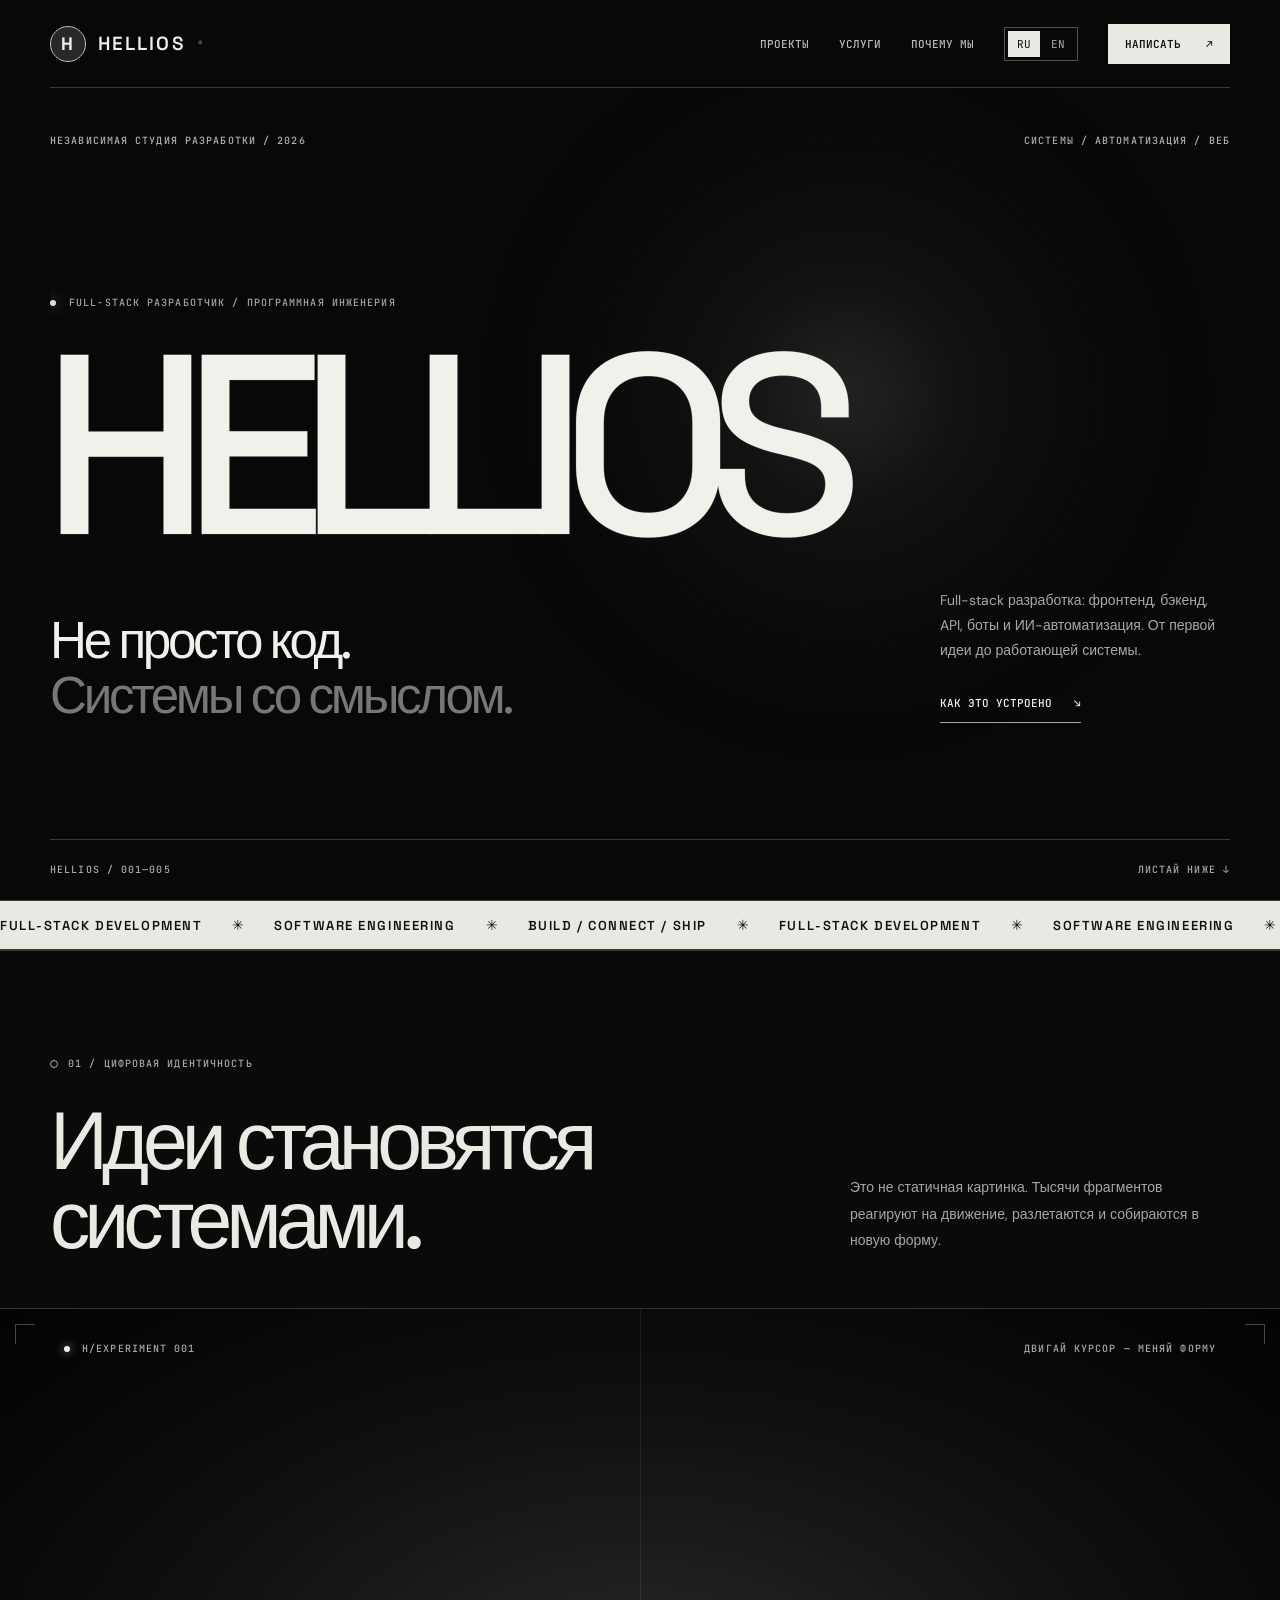
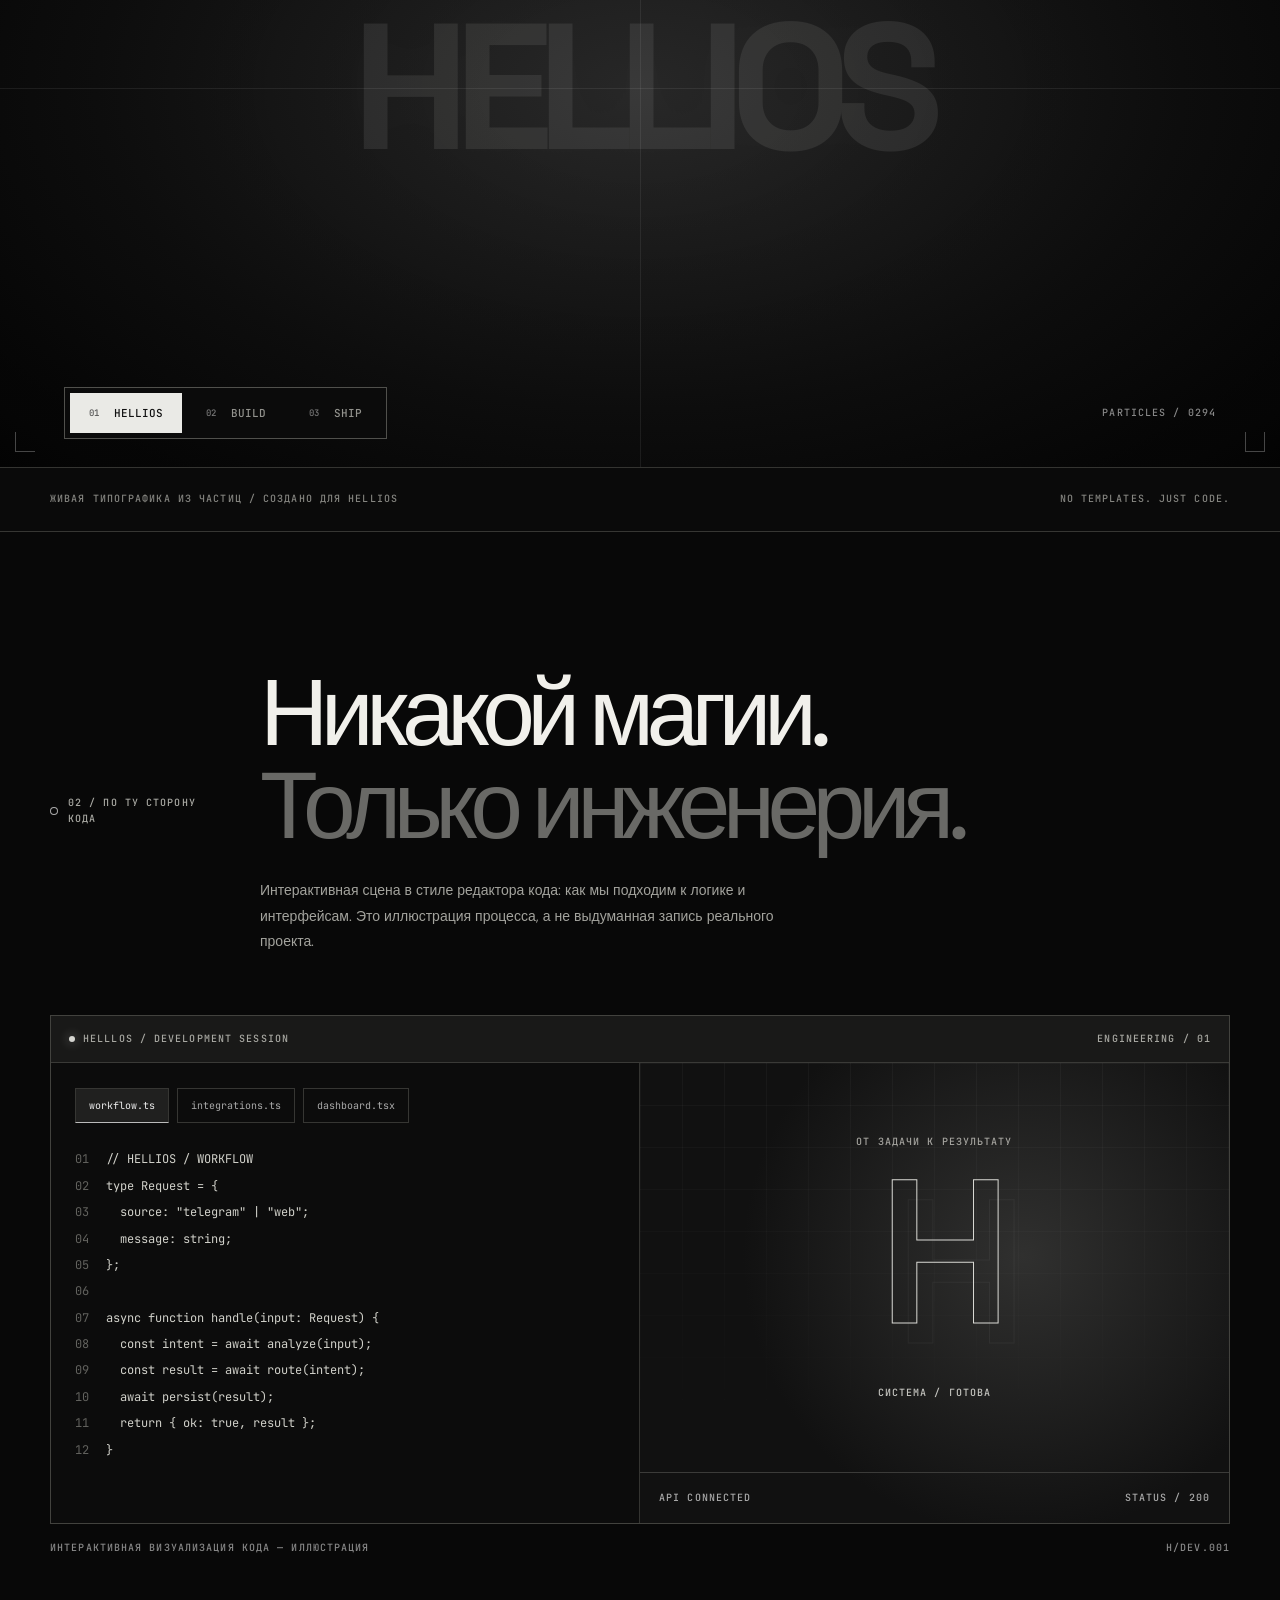
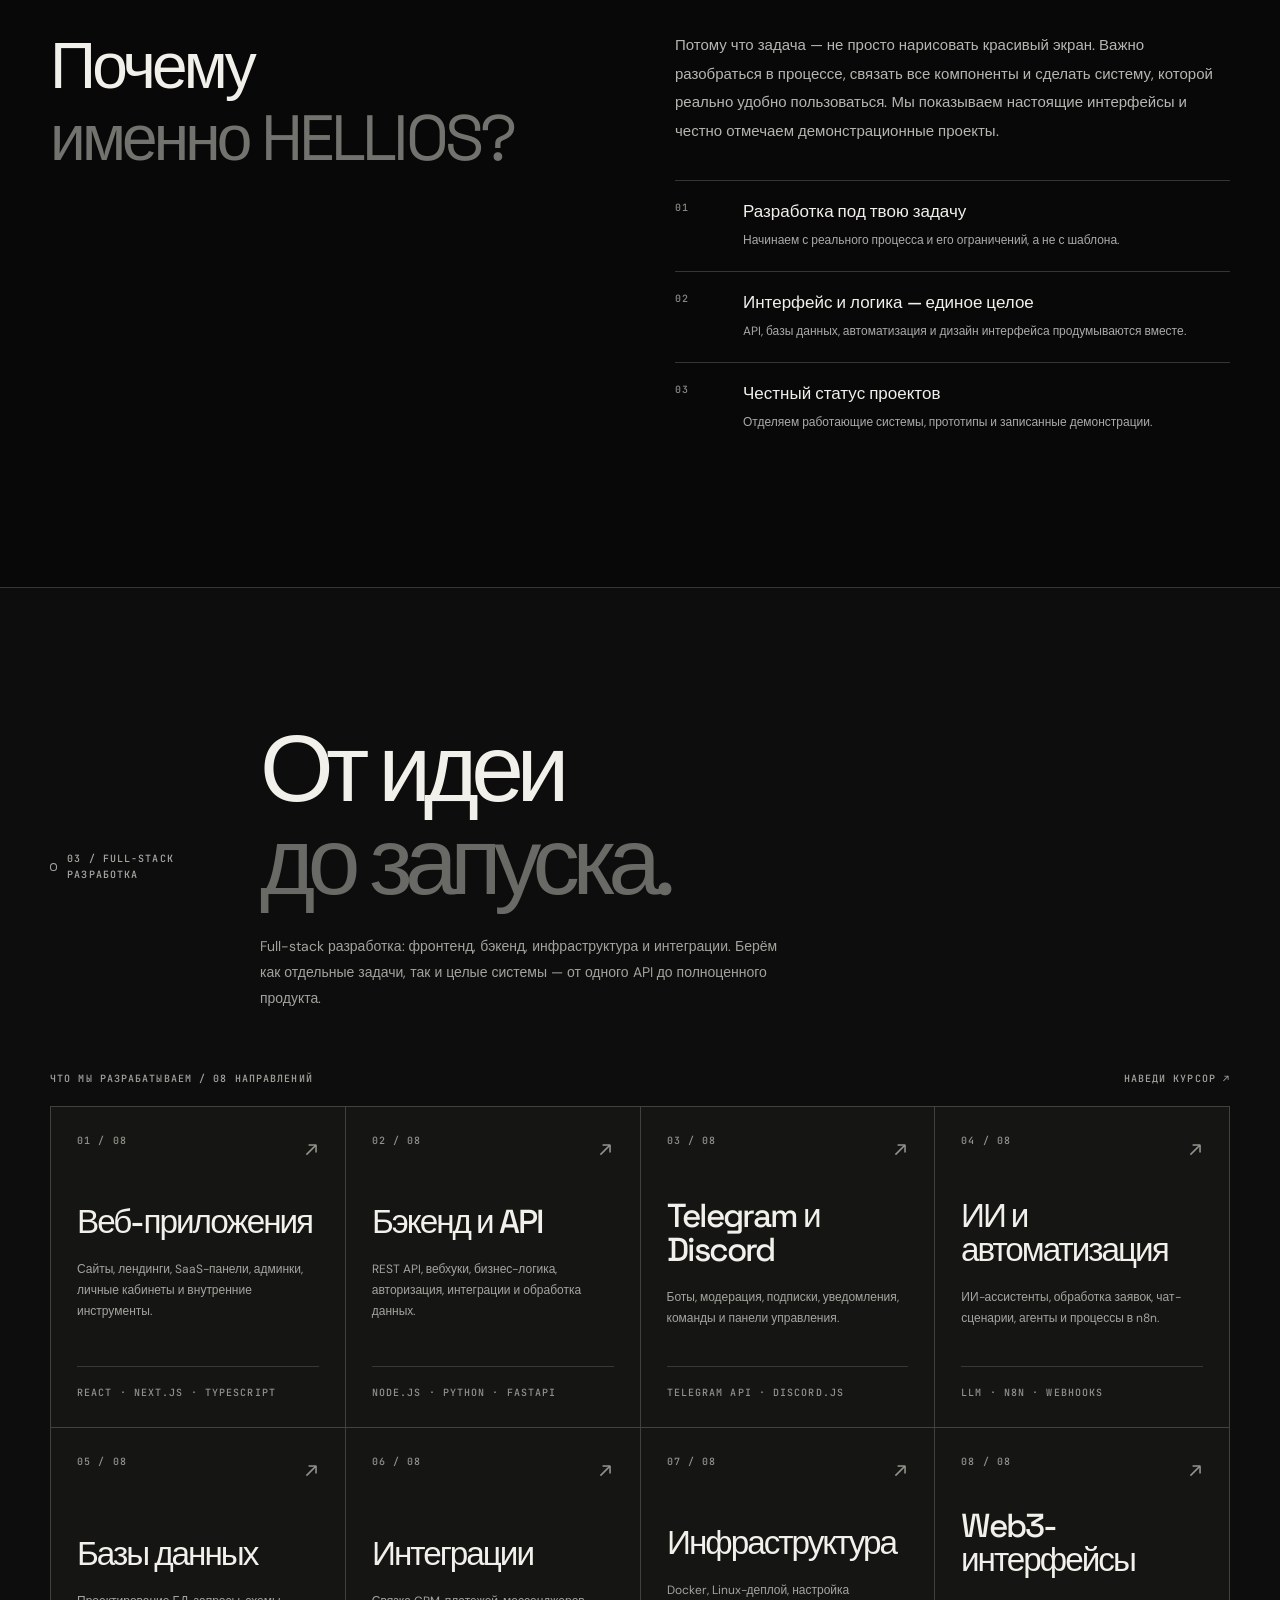
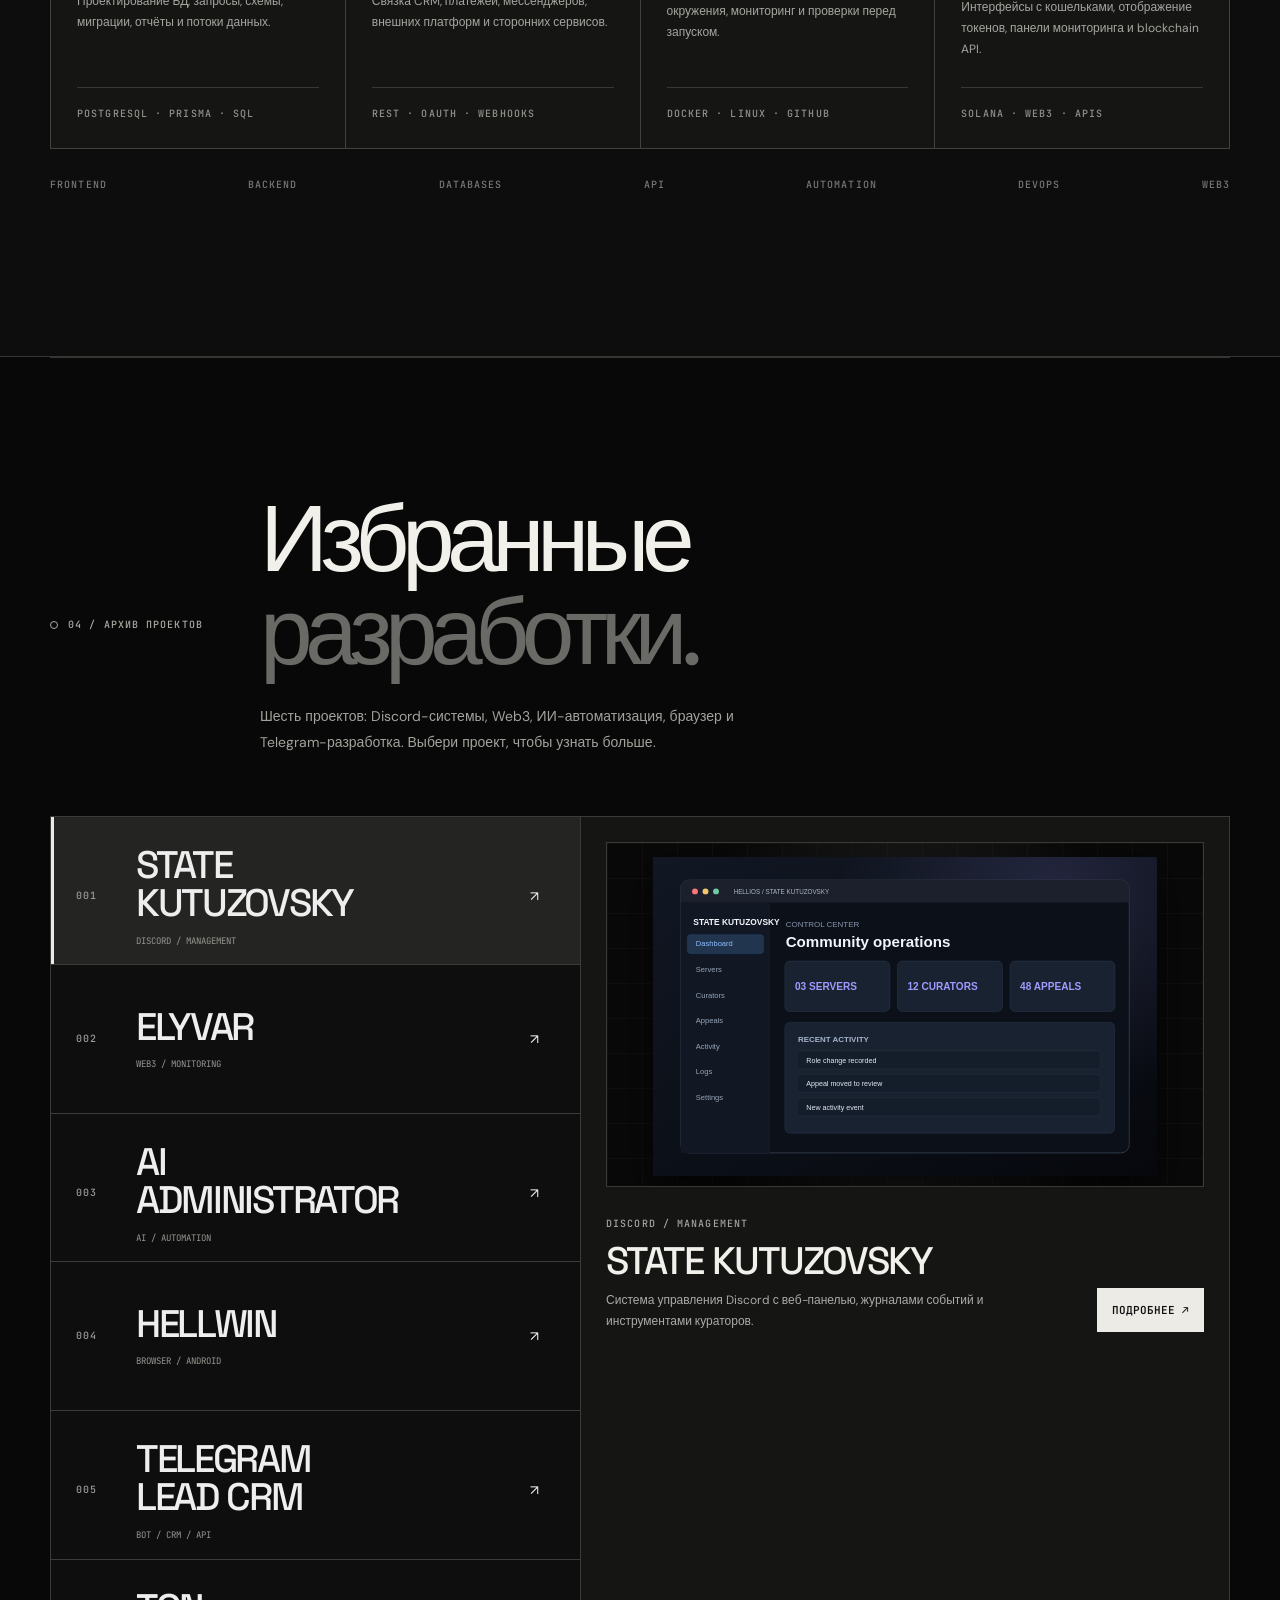
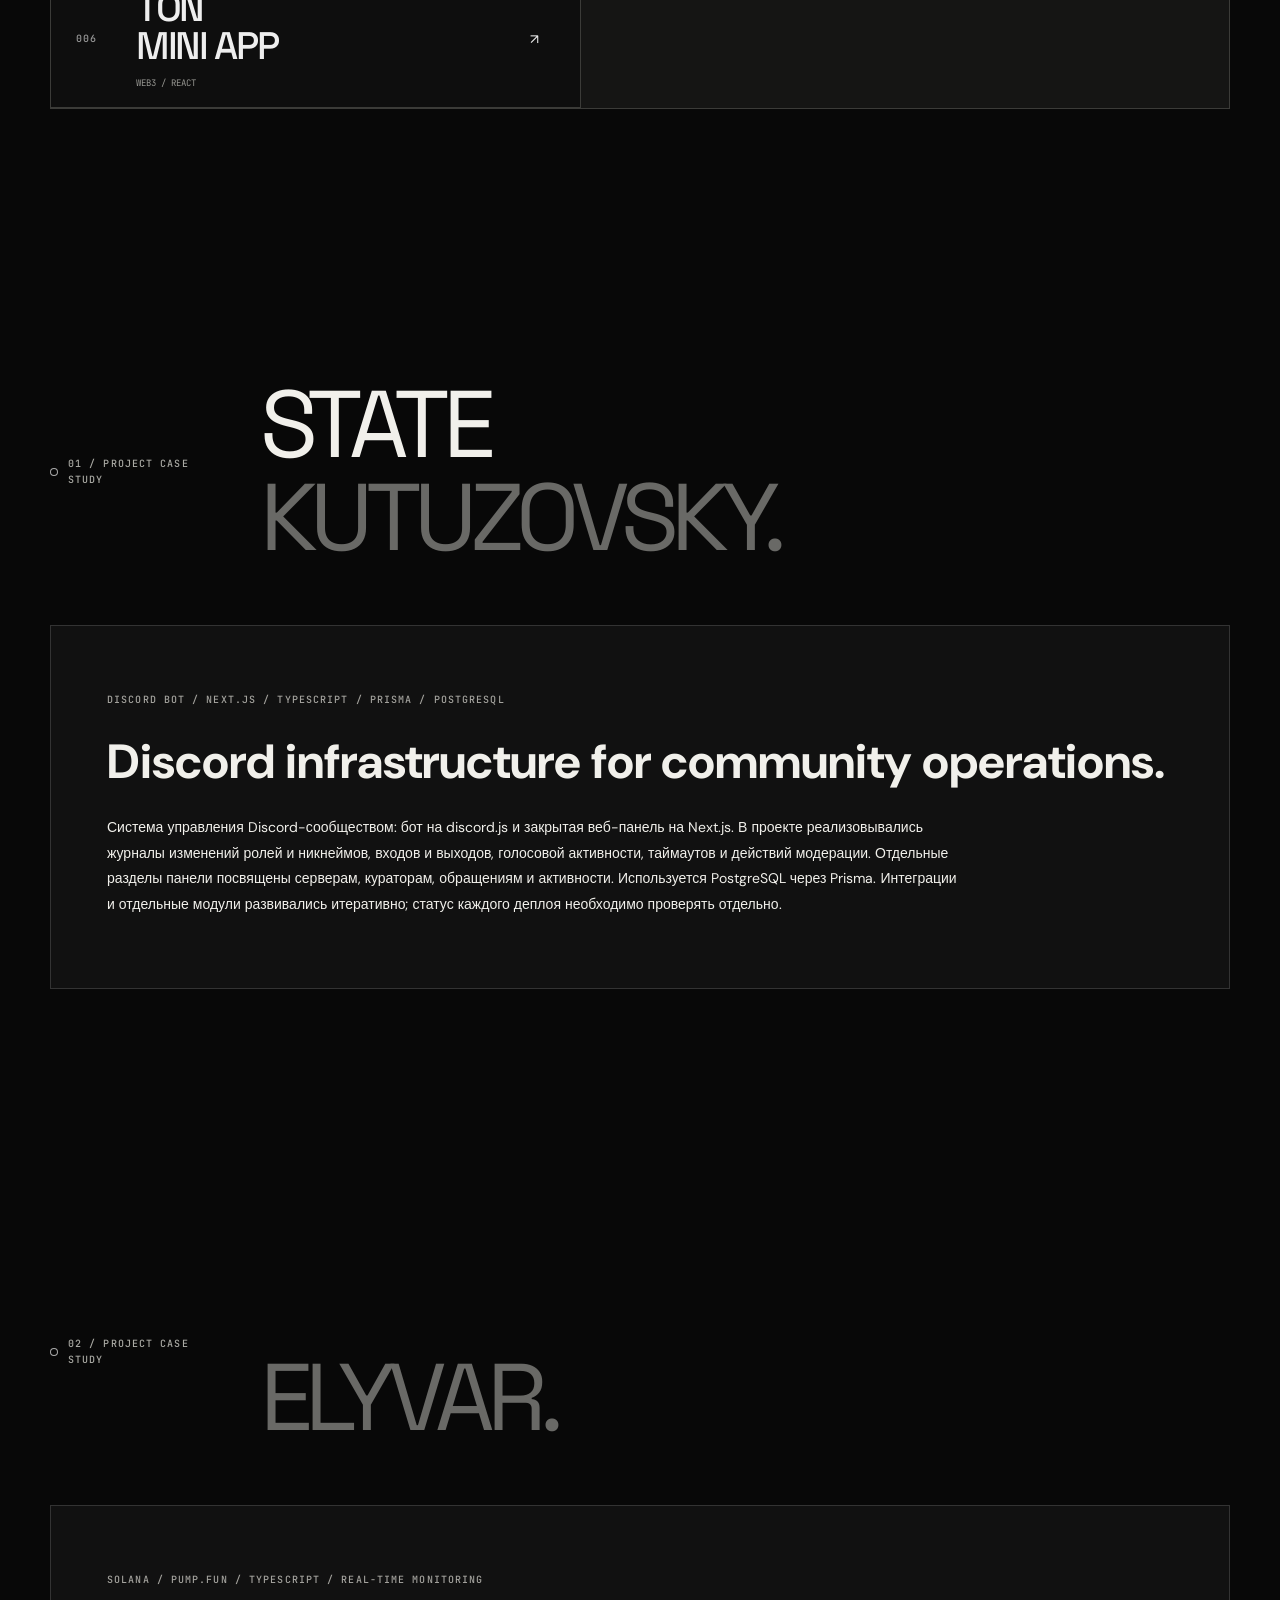
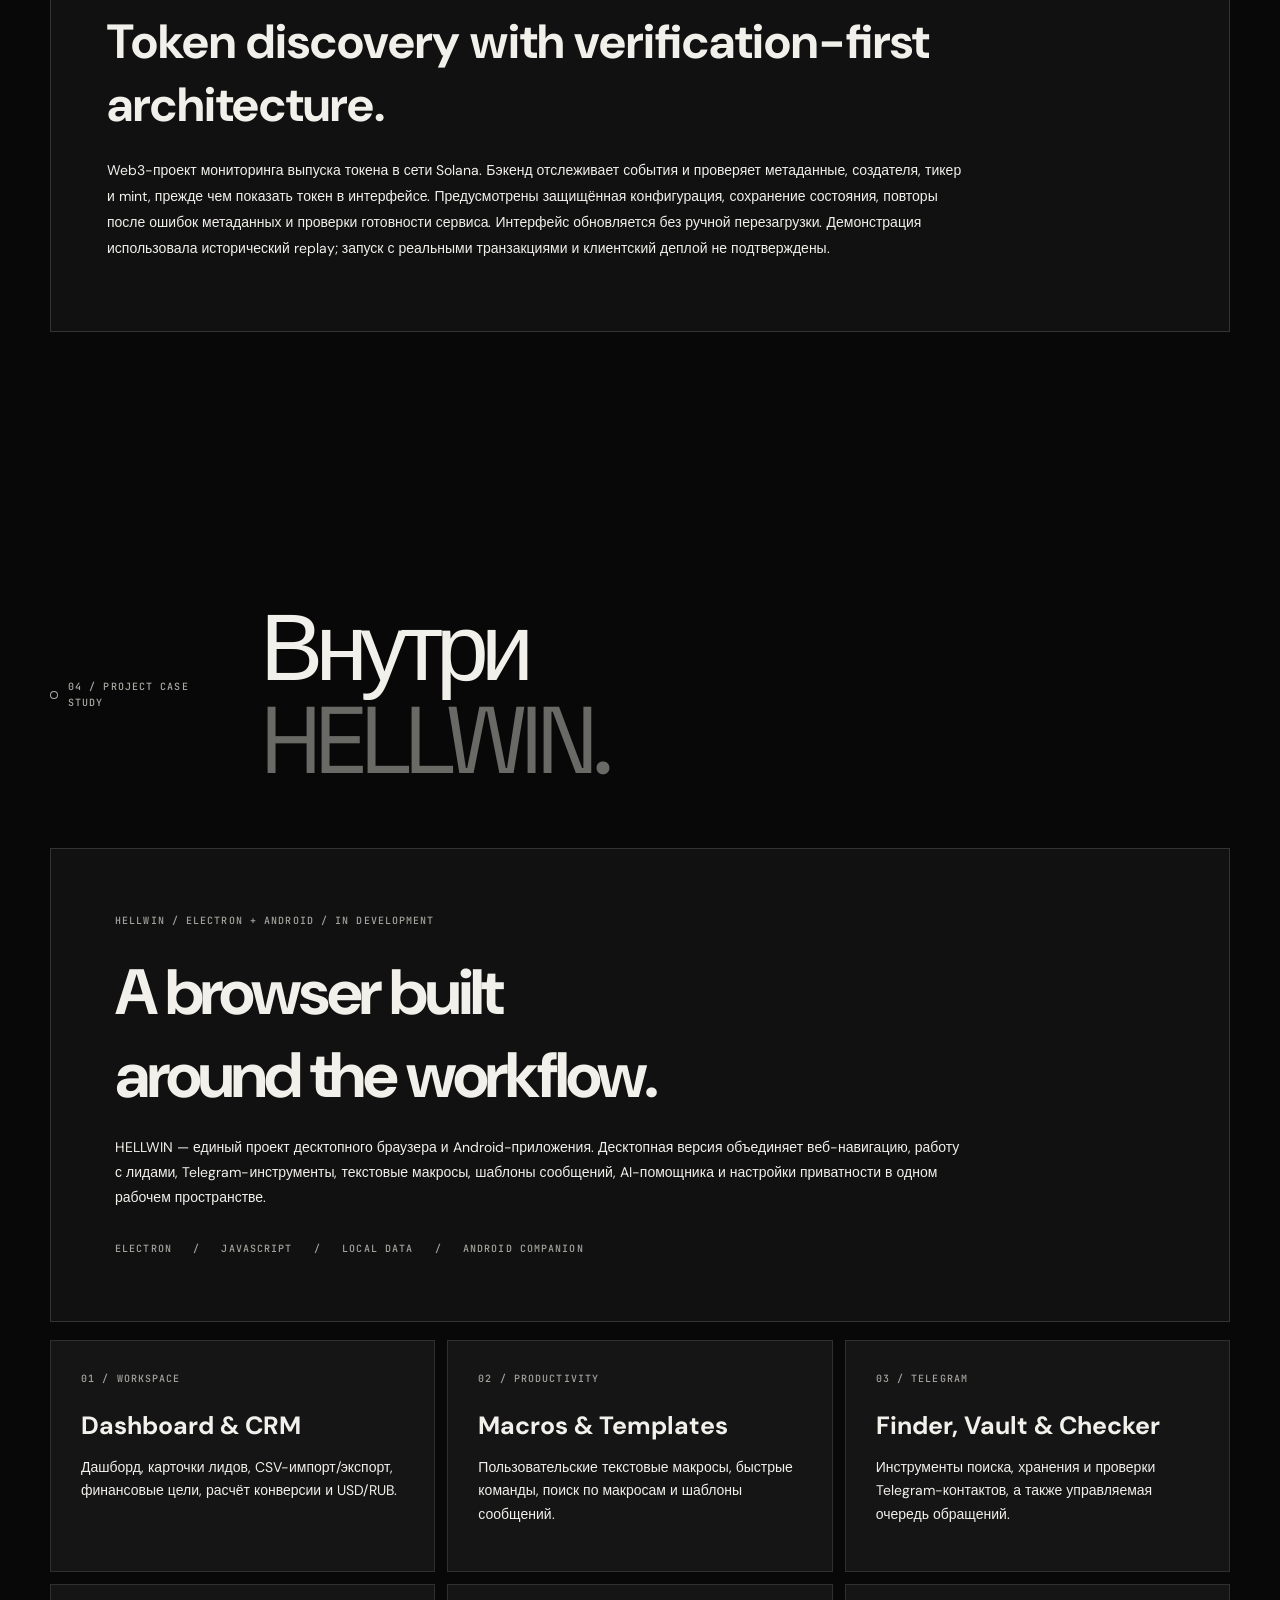
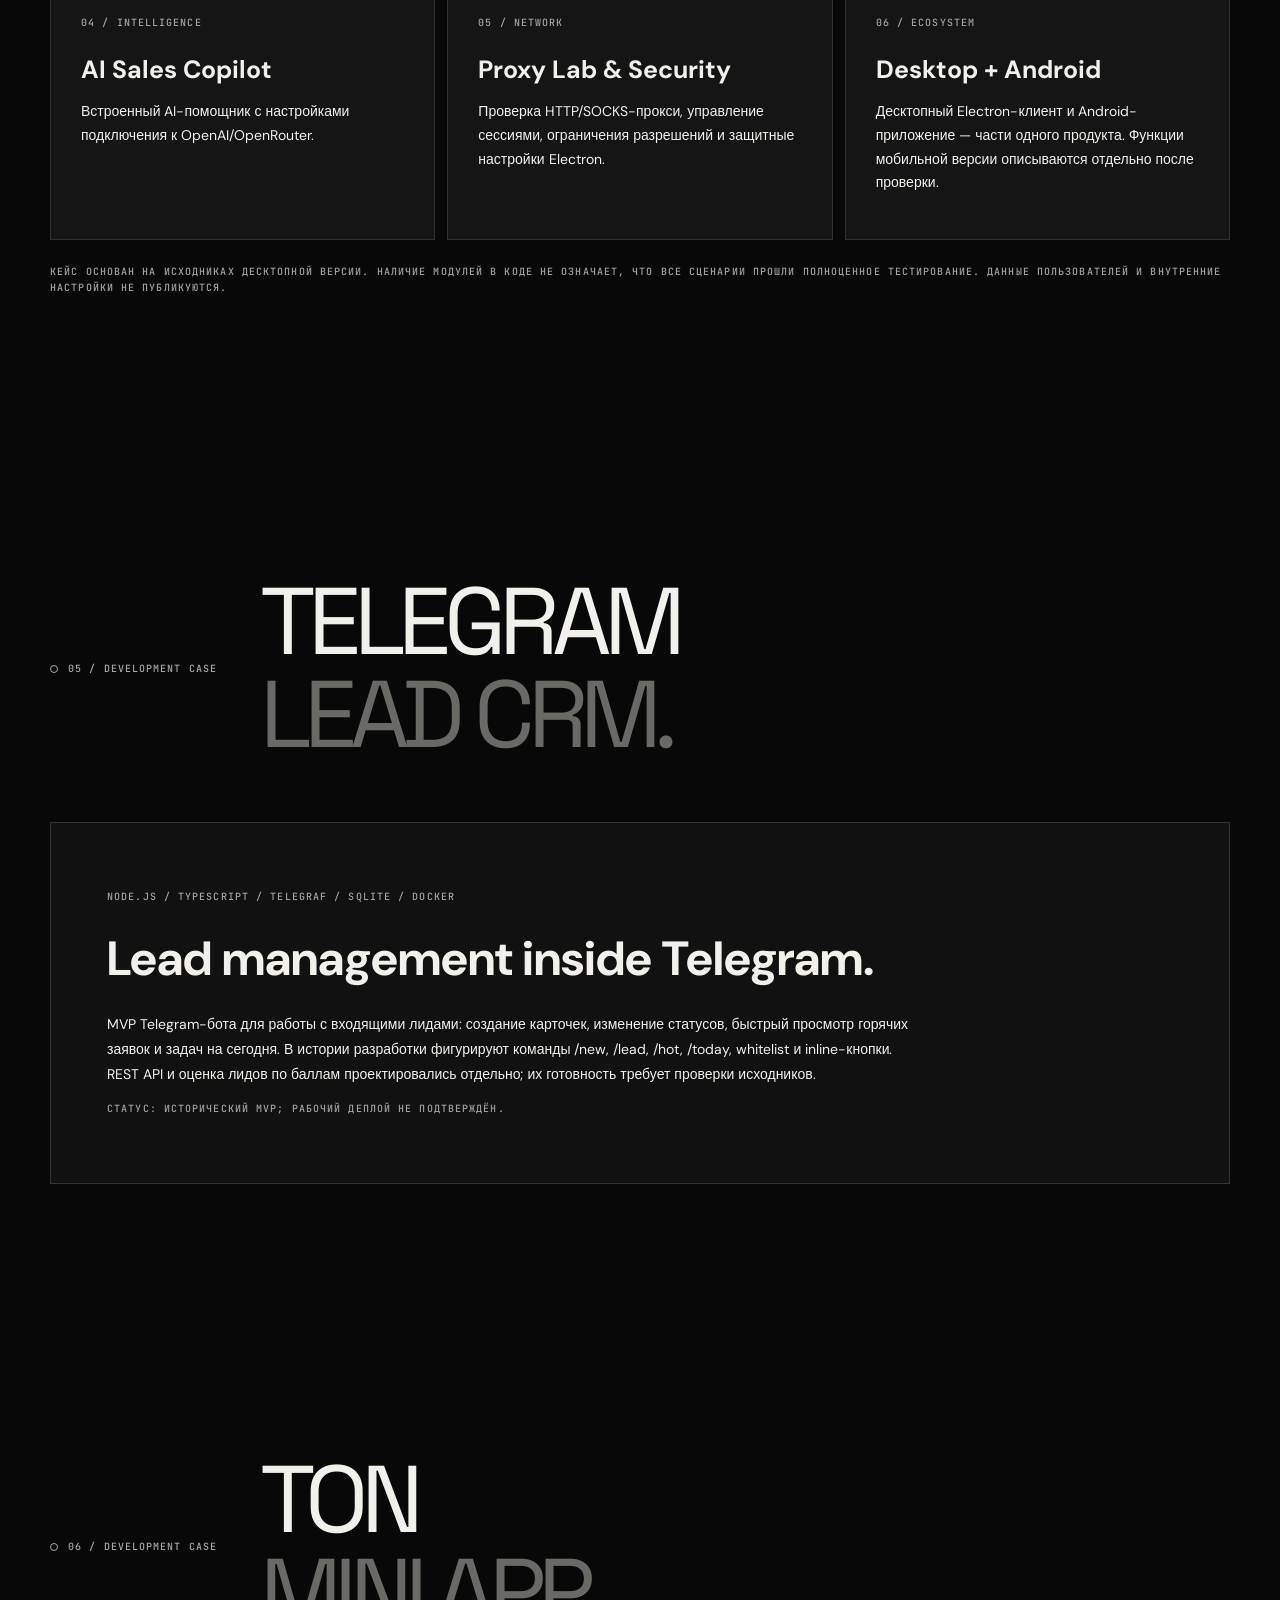
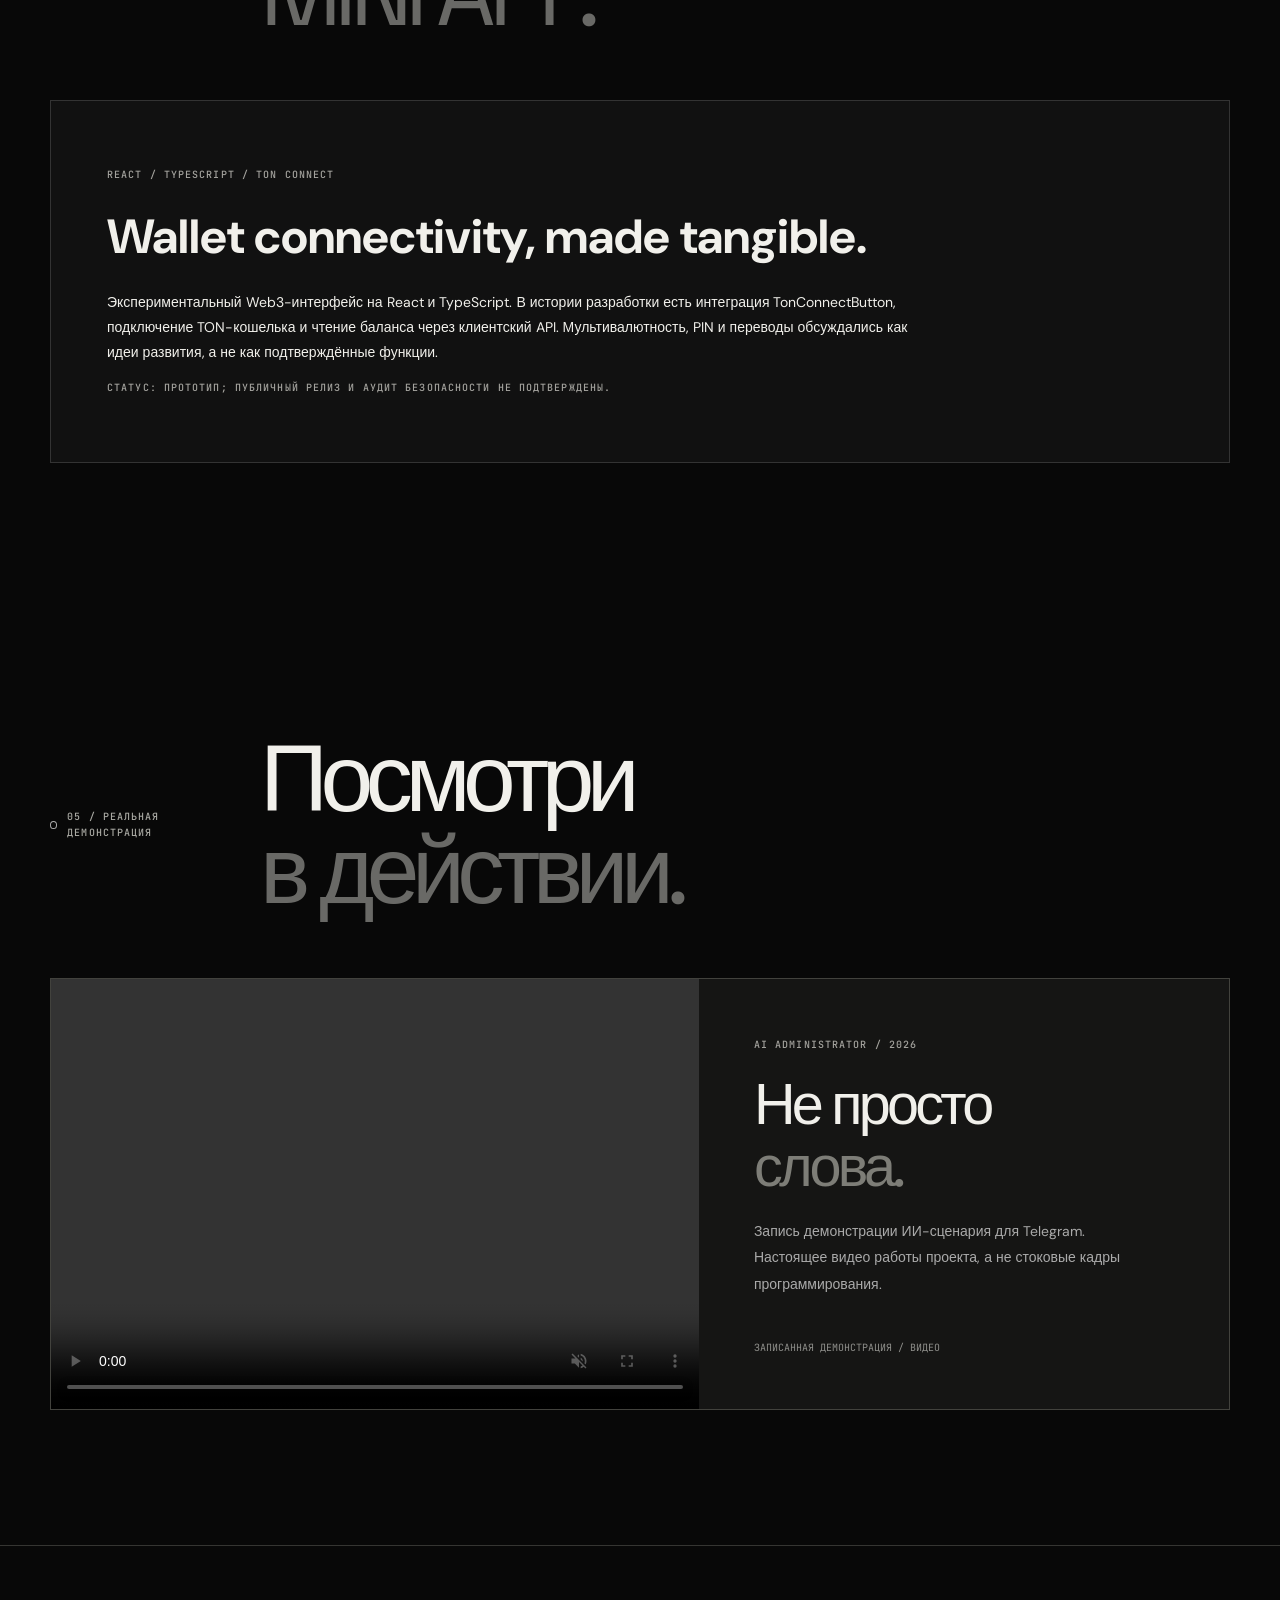
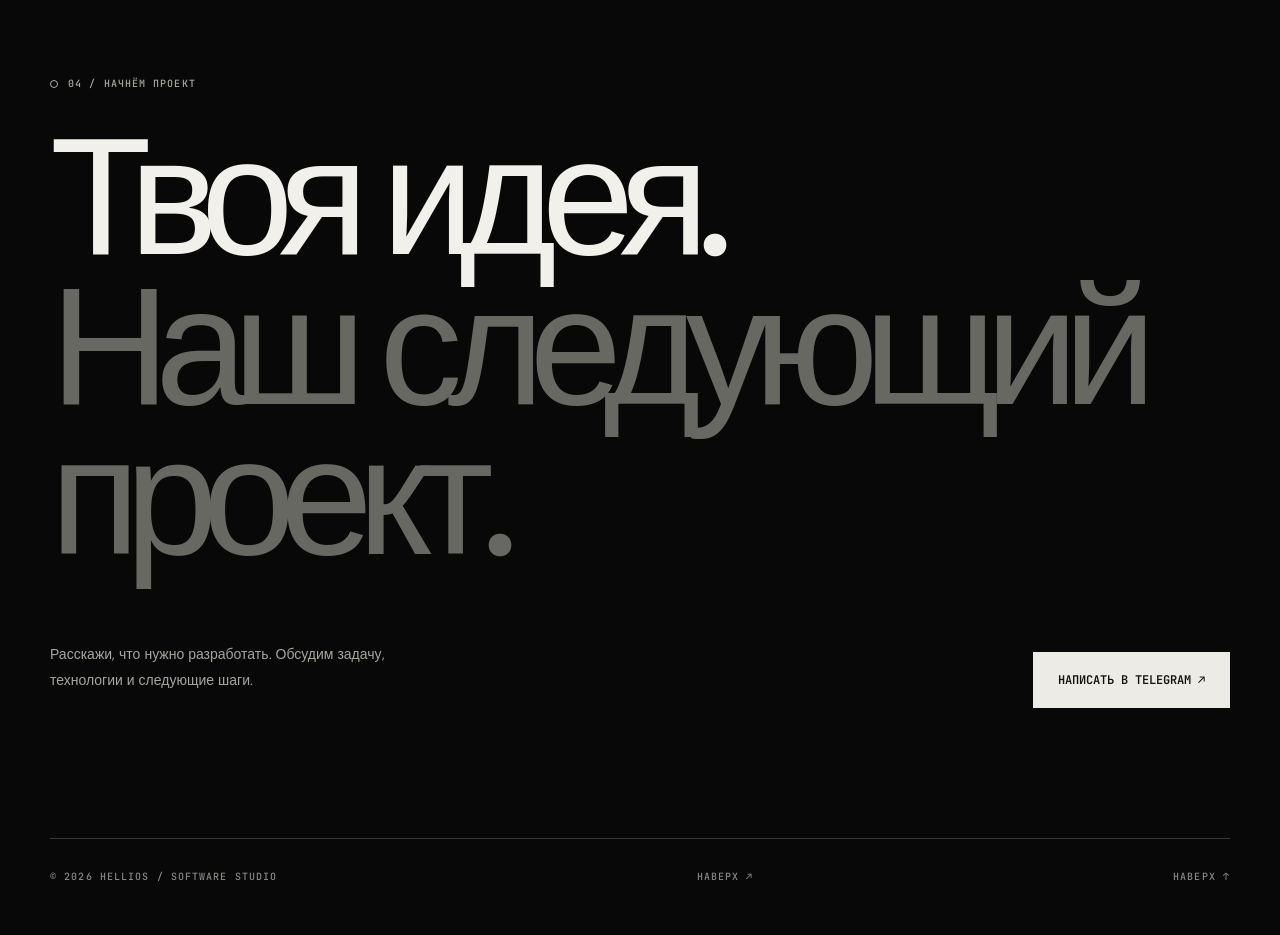
==== commit e396306d: "Complete six portfolio case studies, improve visuals and archive navigation" ====
--- a/index.html
+++ b/index.html
@@ -61,7 +61,9 @@
 <div class="wrap signal-footer micro"><span data-en="REAL-TIME PARTICLE TYPOGRAPHY / MADE FOR HELLIOS" data-ru="ЖИВАЯ ТИПОГРАФИКА ИЗ ЧАСТИЦ / СОЗДАНО ДЛЯ HELLIOS">ЖИВАЯ ТИПОГРАФИКА ИЗ ЧАСТИЦ / СОЗДАНО ДЛЯ HELLIOS</span><span>NO TEMPLATES. JUST CODE.</span></div></section><section class="section wrap" id="behind"><div class="sec-head reveal"><div class="kicker micro" data-en="02 / BEHIND THE BUILD" data-ru="02 / ПО ТУ СТОРОНУ КОДА">01 / ПО ТУ СТОРОНУ КОДА</div><div><h2><span data-en="Not magic." data-ru="Никакой магии.">Никакой магии.</span><br><em data-en="Just engineering." data-ru="Только инженерия.">Только инженерия.</em></h2><p data-en="An interactive code-inspired sequence. A look at the thinking behind the interfaces — not stock footage or a fabricated recording of a real project." data-ru="Интерактивная сцена в стиле редактора кода: как мы подходим к логике и интерфейсам. Это иллюстрация процесса, а не выдуманная запись реального проекта.">Интерактивная сцена в стиле редактора кода: как мы подходим к логике и интерфейсам. Это иллюстрация процесса, а не выдуманная запись реального проекта.</p></div></div>
 <div class="cinema reveal"><div class="cinema-bar micro"><span><i class="led"></i> HELLlOS / DEVELOPMENT SESSION</span><span>ENGINEERING / 01</span></div><div class="cinema-body"><div class="editor"><div class="editor-tabs"><span>workflow.ts</span><span>integrations.ts</span><span>dashboard.tsx</span></div><div class="code" id="code"></div></div><div class="output"><div class="output-grid"></div><div class="output-inner"><span class="micro muted" data-en="FROM INPUT TO OUTPUT" data-ru="ОТ ЗАДАЧИ К РЕЗУЛЬТАТУ">ОТ ЗАДАЧИ К РЕЗУЛЬТАТУ</span><div class="output-symbol">H</div><p class="micro" id="output-status" data-en="SYSTEM / READY" data-ru="СИСТЕМА / ГОТОВА">СИСТЕМА / ГОТОВА</p></div><div class="output-stats micro"><span>API CONNECTED</span><span>STATUS / 200</span></div></div></div></div><div class="cinema-note micro"><span data-en="INTERACTIVE CODE VISUALIZATION — ILLUSTRATIVE" data-ru="ИНТЕРАКТИВНАЯ ВИЗУАЛИЗАЦИЯ КОДА — ИЛЛЮСТРАЦИЯ">ИНТЕРАКТИВНАЯ ВИЗУАЛИЗАЦИЯ КОДА — ИЛЛЮСТРАЦИЯ</span><span>H/DEV.001</span></div>
 <div class="why reveal" id="why"><h3><span data-en="Why work" data-ru="Почему">Почему</span><br><em data-en="with HELLIOS?" data-ru="именно HELLIOS?">именно HELLIOS?</em></h3><div class="why-content"><p data-en="Because the goal isn't to deliver a pretty screen and disappear. It's to understand the workflow, connect the pieces and make a system that people can actually use. Our work is shown through real interfaces and clearly labelled demonstrations." data-ru="Потому что задача — не просто нарисовать красивый экран. Важно разобраться в процессе, связать все компоненты и сделать систему, которой реально удобно пользоваться. Мы показываем настоящие интерфейсы и честно отмечаем демонстрационные проекты.">Потому что задача — не просто нарисовать красивый экран. Важно разобраться в процессе, связать все компоненты и сделать систему, которой реально удобно пользоваться. Мы показываем настоящие интерфейсы и честно отмечаем демонстрационные проекты.</p><div class="proof"><span class="micro">01</span><div><strong data-en="Built for your workflow" data-ru="Разработка под твою задачу">Разработка под твою задачу</strong><p data-en="We start with the real process and its constraints, not a template." data-ru="Начинаем с реального процесса и его ограничений, а не с шаблона.">Начинаем с реального процесса и его ограничений, а не с шаблона.</p></div></div><div class="proof"><span class="micro">02</span><div><strong data-en="Frontend and backend together" data-ru="Интерфейс и логика — единое целое">Интерфейс и логика — единое целое</strong><p data-en="APIs, databases, automation and interface design are considered as one system." data-ru="API, базы данных, автоматизация и дизайн интерфейса продумываются вместе.">API, базы данных, автоматизация и дизайн интерфейса продумываются вместе.</p></div></div><div class="proof"><span class="micro">03</span><div><strong data-en="Clear project status" data-ru="Честный статус проектов">Честный статус проектов</strong><p data-en="We distinguish working systems, prototypes and recorded demos." data-ru="Отделяем работающие системы, прототипы и записанные демонстрации.">Отделяем работающие системы, прототипы и записанные демонстрации.</p></div></div></div></div></section>
-<section class="section capabilities" id="expertise"><div class="wrap"><div class="sec-head reveal"><div class="kicker micro" data-en="03 / FULL-STACK DEVELOPMENT" data-ru="03 / FULL-STACK РАЗРАБОТКА">02 / FULL-STACK РАЗРАБОТКА</div><div><h2><span data-en="From concept" data-ru="От идеи">От идеи</span><br><em data-en="to production." data-ru="до запуска.">до запуска.</em></h2><p data-en="Full-stack development across frontend, backend, infrastructure and integrations. We take on focused tasks or connected systems — from a single API to a complete product." data-ru="Full-stack разработка: фронтенд, бэкенд, инфраструктура и интеграции. Берём как отдельные задачи, так и целые системы — от одного API до полноценного продукта.">Full-stack разработка: фронтенд, бэкенд, инфраструктура и интеграции. Берём как отдельные задачи, так и целые системы — от одного API до полноценного продукта.</p></div></div><div class="cap-heading reveal"><span class="micro" data-en="WHAT WE BUILD / 08 DISCIPLINES" data-ru="ЧТО МЫ РАЗРАБАТЫВАЕМ / 08 НАПРАВЛЕНИЙ">ЧТО МЫ РАЗРАБАТЫВАЕМ / 08 НАПРАВЛЕНИЙ</span><span class="micro" data-en="HOVER TO INTERACT ↗" data-ru="НАВЕДИ КУРСОР ↗">НАВЕДИ КУРСОР ↗</span></div><div class="cap-grid reveal"><article class="cap-card" tabindex="0"><div class="cap-top micro"><span>01 / 08</span><span class="cap-plus" aria-hidden="true">↗</span></div><div class="cap-content"><h3 class="dust-title" data-en="Web applications" data-ru="Веб-приложения">Веб-приложения</h3><p data-en="Websites, landing pages, SaaS dashboards, admin panels, portals and internal tools." data-ru="Сайты, лендинги, SaaS-панели, админки, личные кабинеты и внутренние инструменты.">Сайты, лендинги, SaaS-панели, админки, личные кабинеты и внутренние инструменты.</p></div><div class="cap-stack micro">React · Next.js · TypeScript</div></article><article class="cap-card" tabindex="0"><div class="cap-top micro"><span>02 / 08</span><span class="cap-plus" aria-hidden="true">↗</span></div><div class="cap-content"><h3 class="dust-title" data-en="Backend & API" data-ru="Бэкенд и API">Бэкенд и API</h3><p data-en="REST APIs, webhooks, business logic, authentication, integrations and data processing." data-ru="REST API, вебхуки, бизнес-логика, авторизация, интеграции и обработка данных.">REST API, вебхуки, бизнес-логика, авторизация, интеграции и обработка данных.</p></div><div class="cap-stack micro">Node.js · Python · FastAPI</div></article><article class="cap-card" tabindex="0"><div class="cap-top micro"><span>03 / 08</span><span class="cap-plus" aria-hidden="true">↗</span></div><div class="cap-content"><h3 class="dust-title" data-en="Telegram & Discord" data-ru="Telegram и Discord">Telegram и Discord</h3><p data-en="Bots, moderation, subscriptions, notifications, custom commands and control panels." data-ru="Боты, модерация, подписки, уведомления, команды и панели управления.">Боты, модерация, подписки, уведомления, команды и панели управления.</p></div><div class="cap-stack micro">Telegram API · discord.js</div></article><article class="cap-card" tabindex="0"><div class="cap-top micro"><span>04 / 08</span><span class="cap-plus" aria-hidden="true">↗</span></div><div class="cap-content"><h3 class="dust-title" data-en="AI & automation" data-ru="ИИ и автоматизация">ИИ и автоматизация</h3><p data-en="AI assistants, customer request routing, chat workflows, agents and n8n scenarios." data-ru="ИИ-ассистенты, обработка заявок, чат-сценарии, агенты и процессы в n8n.">ИИ-ассистенты, обработка заявок, чат-сценарии, агенты и процессы в n8n.</p></div><div class="cap-stack micro">LLM · n8n · Webhooks</div></article><article class="cap-card" tabindex="0"><div class="cap-top micro"><span>05 / 08</span><span class="cap-plus" aria-hidden="true">↗</span></div><div class="cap-content"><h3 class="dust-title" data-en="Databases & data" data-ru="Базы данных">Базы данных</h3><p data-en="Database design, queries, schemas, migrations, reports and connected data flows." data-ru="Проектирование БД, запросы, схемы, миграции, отчёты и потоки данных.">Проектирование БД, запросы, схемы, миграции, отчёты и потоки данных.</p></div><div class="cap-stack micro">PostgreSQL · Prisma · SQL</div></article><article class="cap-card" tabindex="0"><div class="cap-top micro"><span>06 / 08</span><span class="cap-plus" aria-hidden="true">↗</span></div><div class="cap-content"><h3 class="dust-title" data-en="Integrations" data-ru="Интеграции">Интеграции</h3><p data-en="Connect CRMs, payments, messaging, external platforms and third-party services." data-ru="Связка CRM, платежей, мессенджеров, внешних платформ и сторонних сервисов.">Связка CRM, платежей, мессенджеров, внешних платформ и сторонних сервисов.</p></div><div class="cap-stack micro">REST · OAuth · Webhooks</div></article><article class="cap-card" tabindex="0"><div class="cap-top micro"><span>07 / 08</span><span class="cap-plus" aria-hidden="true">↗</span></div><div class="cap-content"><h3 class="dust-title" data-en="Infrastructure" data-ru="Инфраструктура">Инфраструктура</h3><p data-en="Dockerized services, Linux deployment, environment setup, monitoring and production checks." data-ru="Docker, Linux-деплой, настройка окружения, мониторинг и проверки перед запуском.">Docker, Linux-деплой, настройка окружения, мониторинг и проверки перед запуском.</p></div><div class="cap-stack micro">Docker · Linux · GitHub</div></article><article class="cap-card" tabindex="0"><div class="cap-top micro"><span>08 / 08</span><span class="cap-plus" aria-hidden="true">↗</span></div><div class="cap-content"><h3 class="dust-title" data-en="Web3 interfaces" data-ru="Web3-интерфейсы">Web3-интерфейсы</h3><p data-en="Wallet-aware interfaces, token data displays, monitoring dashboards and blockchain API integrations." data-ru="Интерфейсы с кошельками, отображение токенов, панели мониторинга и blockchain API.">Интерфейсы с кошельками, отображение токенов, панели мониторинга и blockchain API.</p></div><div class="cap-stack micro">Solana · Web3 · APIs</div></article></div><div class="stackline micro reveal"><span>FRONTEND</span><span>BACKEND</span><span>DATABASES</span><span>API</span><span>AUTOMATION</span><span>DEVOPS</span><span>WEB3</span></div></div></section><section class="section wrap archive" id="work"><div class="sec-head reveal"><div class="kicker micro" data-en="04 / THE ARCHIVE" data-ru="04 / АРХИВ ПРОЕКТОВ">02 / АРХИВ ПРОЕКТОВ</div><div><h2><span data-en="Selected" data-ru="Избранные">Избранные</span><br><em data-en="systems." data-ru="разработки.">разработки.</em></h2><p data-en="Four projects across software, automation, Web3 and browser development. Select a file to explore." data-ru="Четыре проекта: программные системы, автоматизация, Web3 и собственный браузер. Выбери проект, чтобы узнать больше.">Одна коллекция — три разные инженерные задачи. Выбери файл, чтобы посмотреть проект.</p></div></div><div class="archive-ui reveal"><div class="archive-nav"><button class="archive-select" data-project="state" aria-pressed="true"><span class="micro">001</span><span><strong>STATE<br>KUTUZOVSKY</strong><small>DISCORD / MANAGEMENT</small></span><span>↗</span></button><button class="archive-select" data-project="elyvar" aria-pressed="false"><span class="micro">002</span><span><strong>ELYVAR</strong><small>WEB3 / MONITORING</small></span><span>↗</span></button><button class="archive-select" data-project="ai" aria-pressed="false"><span class="micro">003</span><span><strong>AI<br>ADMINISTRATOR</strong><small>AI / AUTOMATION</small></span><span>↗</span></button><button class="archive-select" data-project="hellwin" aria-pressed="false"><span class="micro">004</span><span><strong>HELLWIN</strong><small>BROWSER / ANDROID</small></span><span>↗</span></button><button class="archive-select" data-project="leadcrm" aria-pressed="false"><span class="micro">005</span><span><strong>TELEGRAM<br>LEAD CRM</strong><small>BOT / CRM / API</small></span><span>↗</span></button><button class="archive-select" data-project="tonapp" aria-pressed="false"><span class="micro">006</span><span><strong>TON<br>MINI APP</strong><small>WEB3 / REACT</small></span><span>↗</span></button></div><div class="archive-panel"><div class="archive-media"><img id="archive-img" src="assets/state-showcase.svg?v=12" alt="State Kutuzovsky showcase artwork"><video id="archive-video" muted playsinline loop preload="none" hidden></video></div><div class="archive-panel-bottom"><div><span class="micro muted" id="archive-type">DISCORD / MANAGEMENT</span><h3 id="archive-title">STATE KUTUZOVSKY</h3><p id="archive-desc">Система управления Discord с веб-панелью, журналами событий и инструментами кураторов.</p></div><a id="archive-link" href="#project-details" data-en="DETAILS ↗" data-ru="ПОДРОБНЕЕ ↗">ПОДРОБНЕЕ ↗</a></div></div></div></section>
+<section class="section capabilities" id="expertise"><div class="wrap"><div class="sec-head reveal"><div class="kicker micro" data-en="03 / FULL-STACK DEVELOPMENT" data-ru="03 / FULL-STACK РАЗРАБОТКА">02 / FULL-STACK РАЗРАБОТКА</div><div><h2><span data-en="From concept" data-ru="От идеи">От идеи</span><br><em data-en="to production." data-ru="до запуска.">до запуска.</em></h2><p data-en="Full-stack development across frontend, backend, infrastructure and integrations. We take on focused tasks or connected systems — from a single API to a complete product." data-ru="Full-stack разработка: фронтенд, бэкенд, инфраструктура и интеграции. Берём как отдельные задачи, так и целые системы — от одного API до полноценного продукта.">Full-stack разработка: фронтенд, бэкенд, инфраструктура и интеграции. Берём как отдельные задачи, так и целые системы — от одного API до полноценного продукта.</p></div></div><div class="cap-heading reveal"><span class="micro" data-en="WHAT WE BUILD / 08 DISCIPLINES" data-ru="ЧТО МЫ РАЗРАБАТЫВАЕМ / 08 НАПРАВЛЕНИЙ">ЧТО МЫ РАЗРАБАТЫВАЕМ / 08 НАПРАВЛЕНИЙ</span><span class="micro" data-en="HOVER TO INTERACT ↗" data-ru="НАВЕДИ КУРСОР ↗">НАВЕДИ КУРСОР ↗</span></div><div class="cap-grid reveal"><article class="cap-card" tabindex="0"><div class="cap-top micro"><span>01 / 08</span><span class="cap-plus" aria-hidden="true">↗</span></div><div class="cap-content"><h3 class="dust-title" data-en="Web applications" data-ru="Веб-приложения">Веб-приложения</h3><p data-en="Websites, landing pages, SaaS dashboards, admin panels, portals and internal tools." data-ru="Сайты, лендинги, SaaS-панели, админки, личные кабинеты и внутренние инструменты.">Сайты, лендинги, SaaS-панели, админки, личные кабинеты и внутренние инструменты.</p></div><div class="cap-stack micro">React · Next.js · TypeScript</div></article><article class="cap-card" tabindex="0"><div class="cap-top micro"><span>02 / 08</span><span class="cap-plus" aria-hidden="true">↗</span></div><div class="cap-content"><h3 class="dust-title" data-en="Backend & API" data-ru="Бэкенд и API">Бэкенд и API</h3><p data-en="REST APIs, webhooks, business logic, authentication, integrations and data processing." data-ru="REST API, вебхуки, бизнес-логика, авторизация, интеграции и обработка данных.">REST API, вебхуки, бизнес-логика, авторизация, интеграции и обработка данных.</p></div><div class="cap-stack micro">Node.js · Python · FastAPI</div></article><article class="cap-card" tabindex="0"><div class="cap-top micro"><span>03 / 08</span><span class="cap-plus" aria-hidden="true">↗</span></div><div class="cap-content"><h3 class="dust-title" data-en="Telegram & Discord" data-ru="Telegram и Discord">Telegram и Discord</h3><p data-en="Bots, moderation, subscriptions, notifications, custom commands and control panels." data-ru="Боты, модерация, подписки, уведомления, команды и панели управления.">Боты, модерация, подписки, уведомления, команды и панели управления.</p></div><div class="cap-stack micro">Telegram API · discord.js</div></article><article class="cap-card" tabindex="0"><div class="cap-top micro"><span>04 / 08</span><span class="cap-plus" aria-hidden="true">↗</span></div><div class="cap-content"><h3 class="dust-title" data-en="AI & automation" data-ru="ИИ и автоматизация">ИИ и автоматизация</h3><p data-en="AI assistants, customer request routing, chat workflows, agents and n8n scenarios." data-ru="ИИ-ассистенты, обработка заявок, чат-сценарии, агенты и процессы в n8n.">ИИ-ассистенты, обработка заявок, чат-сценарии, агенты и процессы в n8n.</p></div><div class="cap-stack micro">LLM · n8n · Webhooks</div></article><article class="cap-card" tabindex="0"><div class="cap-top micro"><span>05 / 08</span><span class="cap-plus" aria-hidden="true">↗</span></div><div class="cap-content"><h3 class="dust-title" data-en="Databases & data" data-ru="Базы данных">Базы данных</h3><p data-en="Database design, queries, schemas, migrations, reports and connected data flows." data-ru="Проектирование БД, запросы, схемы, миграции, отчёты и потоки данных.">Проектирование БД, запросы, схемы, миграции, отчёты и потоки данных.</p></div><div class="cap-stack micro">PostgreSQL · Prisma · SQL</div></article><article class="cap-card" tabindex="0"><div class="cap-top micro"><span>06 / 08</span><span class="cap-plus" aria-hidden="true">↗</span></div><div class="cap-content"><h3 class="dust-title" data-en="Integrations" data-ru="Интеграции">Интеграции</h3><p data-en="Connect CRMs, payments, messaging, external platforms and third-party services." data-ru="Связка CRM, платежей, мессенджеров, внешних платформ и сторонних сервисов.">Связка CRM, платежей, мессенджеров, внешних платформ и сторонних сервисов.</p></div><div class="cap-stack micro">REST · OAuth · Webhooks</div></article><article class="cap-card" tabindex="0"><div class="cap-top micro"><span>07 / 08</span><span class="cap-plus" aria-hidden="true">↗</span></div><div class="cap-content"><h3 class="dust-title" data-en="Infrastructure" data-ru="Инфраструктура">Инфраструктура</h3><p data-en="Dockerized services, Linux deployment, environment setup, monitoring and production checks." data-ru="Docker, Linux-деплой, настройка окружения, мониторинг и проверки перед запуском.">Docker, Linux-деплой, настройка окружения, мониторинг и проверки перед запуском.</p></div><div class="cap-stack micro">Docker · Linux · GitHub</div></article><article class="cap-card" tabindex="0"><div class="cap-top micro"><span>08 / 08</span><span class="cap-plus" aria-hidden="true">↗</span></div><div class="cap-content"><h3 class="dust-title" data-en="Web3 interfaces" data-ru="Web3-интерфейсы">Web3-интерфейсы</h3><p data-en="Wallet-aware interfaces, token data displays, monitoring dashboards and blockchain API integrations." data-ru="Интерфейсы с кошельками, отображение токенов, панели мониторинга и blockchain API.">Интерфейсы с кошельками, отображение токенов, панели мониторинга и blockchain API.</p></div><div class="cap-stack micro">Solana · Web3 · APIs</div></article></div><div class="stackline micro reveal"><span>FRONTEND</span><span>BACKEND</span><span>DATABASES</span><span>API</span><span>AUTOMATION</span><span>DEVOPS</span><span>WEB3</span></div></div></section><section class="section wrap archive" id="work"><div class="sec-head reveal"><div class="kicker micro" data-en="04 / THE ARCHIVE" data-ru="04 / АРХИВ ПРОЕКТОВ">02 / АРХИВ ПРОЕКТОВ</div><div><h2><span data-en="Selected" data-ru="Избранные">Избранные</span><br><em data-en="systems." data-ru="разработки.">разработки.</em></h2><p data-en="Six projects across software, automation, Web3, Telegram and browser development. Select a project to explore." data-ru="Шесть проектов: Discord-системы, Web3, ИИ-автоматизация, браузер и Telegram-разработка. Выбери проект, чтобы узнать больше.">Шесть разработок — от ботов и CRM до собственного браузера и Web3-интерфейсов. Выбери проект, чтобы узнать больше.</p></div></div><div class="archive-ui reveal"><div class="archive-nav"><button class="archive-select" data-project="state" aria-pressed="true"><span class="micro">001</span><span><strong>STATE<br>KUTUZOVSKY</strong><small>DISCORD / MANAGEMENT</small></span><span>↗</span></button><button class="archive-select" data-project="elyvar" aria-pressed="false"><span class="micro">002</span><span><strong>ELYVAR</strong><small>WEB3 / MONITORING</small></span><span>↗</span></button><button class="archive-select" data-project="ai" aria-pressed="false"><span class="micro">003</span><span><strong>AI<br>ADMINISTRATOR</strong><small>AI / AUTOMATION</small></span><span>↗</span></button><button class="archive-select" data-project="hellwin" aria-pressed="false"><span class="micro">004</span><span><strong>HELLWIN</strong><small>BROWSER / ANDROID</small></span><span>↗</span></button><button class="archive-select" data-project="leadcrm" aria-pressed="false"><span class="micro">005</span><span><strong>TELEGRAM<br>LEAD CRM</strong><small>BOT / CRM / API</small></span><span>↗</span></button><button class="archive-select" data-project="tonapp" aria-pressed="false"><span class="micro">006</span><span><strong>TON<br>MINI APP</strong><small>WEB3 / REACT</small></span><span>↗</span></button></div><div class="archive-panel"><div class="archive-media"><img id="archive-img" src="assets/state-showcase.svg?v=14" alt="State Kutuzovsky showcase artwork"><video id="archive-video" muted playsinline loop preload="none" hidden></video></div><div class="archive-panel-bottom"><div><span class="micro muted" id="archive-type">DISCORD / MANAGEMENT</span><h3 id="archive-title">STATE KUTUZOVSKY</h3><p id="archive-desc">Система управления Discord с веб-панелью, журналами событий и инструментами кураторов.</p></div><a id="archive-link" href="#project-details" data-en="DETAILS ↗" data-ru="ПОДРОБНЕЕ ↗">ПОДРОБНЕЕ ↗</a></div></div></div></section>
+<section class="section wrap" id="state-details" style="scroll-margin-top:100px"><div class="sec-head"><div class="kicker micro">01 / PROJECT CASE STUDY</div><div><h2>STATE<br><em>KUTUZOVSKY.</em></h2></div></div><div style="border:1px solid #333;background:#111;padding:clamp(24px,5vw,56px)"><p class="micro muted">DISCORD BOT / NEXT.JS / TYPESCRIPT / PRISMA / POSTGRESQL</p><h3 style="font-size:clamp(25px,4vw,48px);margin:22px 0">Discord infrastructure for community operations.</h3><p style="line-height:1.85;max-width:860px" data-ru="Система управления Discord-сообществом: бот на discord.js и закрытая веб-панель на Next.js. В проекте реализовывались журналы изменений ролей и никнеймов, входов и выходов, голосовой активности, таймаутов и действий модерации. Отдельные разделы панели посвящены серверам, кураторам, обращениям и активности. Используется PostgreSQL через Prisma. Интеграции и отдельные модули развивались итеративно; статус каждого деплоя необходимо проверять отдельно." data-en="A Discord management system combining a discord.js bot with a private Next.js dashboard. Development covered role and nickname audit logs, joins and leaves, voice activity, timeouts and moderation actions. The dashboard includes servers, curators, appeals and activity views. PostgreSQL and Prisma power the data layer. Integrations and modules were built iteratively; deployment status requires separate verification.">Система управления Discord-сообществом: бот на discord.js и закрытая веб-панель на Next.js. В проекте реализовывались журналы изменений ролей и никнеймов, входов и выходов, голосовой активности, таймаутов и действий модерации. Отдельные разделы панели посвящены серверам, кураторам, обращениям и активности. Используется PostgreSQL через Prisma. Интеграции и отдельные модули развивались итеративно; статус каждого деплоя необходимо проверять отдельно.</p></div></section>
+<section class="section wrap" id="elyvar-details" style="scroll-margin-top:100px"><div class="sec-head"><div class="kicker micro">02 / PROJECT CASE STUDY</div><div><h2><br><em>ELYVAR.</em></h2></div></div><div style="border:1px solid #333;background:#111;padding:clamp(24px,5vw,56px)"><p class="micro muted">SOLANA / PUMP.FUN / TYPESCRIPT / REAL-TIME MONITORING</p><h3 style="font-size:clamp(25px,4vw,48px);margin:22px 0">Token discovery with verification-first architecture.</h3><p style="line-height:1.85;max-width:860px" data-ru="Web3-проект мониторинга выпуска токена в сети Solana. Бэкенд отслеживает события и проверяет метаданные, создателя, тикер и mint, прежде чем показать токен в интерфейсе. Предусмотрены защищённая конфигурация, сохранение состояния, повторы после ошибок метаданных и проверки готовности сервиса. Интерфейс обновляется без ручной перезагрузки. Демонстрация использовала исторический replay; запуск с реальными транзакциями и клиентский деплой не подтверждены." data-en="A Solana token monitoring project that observes events and verifies metadata, creator, ticker and mint before displaying a token. The backend includes protected configuration, persistent state, retry logic after metadata failures and readiness checks. The interface updates without a manual refresh. The recorded demo used historical replay; live transactions and client deployment have not been verified.">Web3-проект мониторинга выпуска токена в сети Solana. Бэкенд отслеживает события и проверяет метаданные, создателя, тикер и mint, прежде чем показать токен в интерфейсе. Предусмотрены защищённая конфигурация, сохранение состояния, повторы после ошибок метаданных и проверки готовности сервиса. Интерфейс обновляется без ручной перезагрузки. Демонстрация использовала исторический replay; запуск с реальными транзакциями и клиентский деплой не подтверждены.</p></div></section>
 <section class="section wrap" id="project-details" style="scroll-margin-top:100px">
 <div class="sec-head reveal"><div class="kicker micro">04 / PROJECT CASE STUDY</div><div><h2><span data-ru="Внутри" data-en="Inside">Inside</span><br><em>HELLWIN.</em></h2></div></div>
 <div style="border:1px solid #333;background:#111;padding:clamp(24px,5vw,65px);margin-bottom:18px">
@@ -78,7 +80,7 @@
 <section class="end" id="contact"><div class="wrap"><div class="kicker micro" data-en="04 / LET'S BUILD" data-ru="04 / НАЧНЁМ ПРОЕКТ">04 / НАЧНЁМ ПРОЕКТ</div><h2><span data-en="Your idea." data-ru="Твоя идея.">Твоя идея.</span><br><em data-en="Our next build." data-ru="Наш следующий проект.">Наш следующий проект.</em></h2><div class="end-bottom"><p data-en="Tell us what you need to build. We can talk through the requirements, stack and next steps." data-ru="Расскажи, что нужно разработать. Обсудим задачу, технологии и следующие шаги.">Расскажи, что нужно разработать. Обсудим задачу, технологии и следующие шаги.</p><a href="https://t.me/helliosweb" target="_blank" rel="noopener noreferrer"><span data-en="MESSAGE ON TELEGRAM" data-ru="НАПИСАТЬ В TELEGRAM">НАПИСАТЬ В TELEGRAM</span> ↗</a></div></div></section></main><footer class="wrap micro"><span>© <span id="year">2026</span> HELLIOS / SOFTWARE STUDIO</span><a href="#top" data-en="BACK TO TOP ↗" data-ru="НАВЕРХ ↗">ТЕКУЩИЙ САЙТ ↗</a><a href="#top" data-en="BACK TO TOP ↑" data-ru="НАВЕРХ ↑">НАВЕРХ ↑</a></footer>
 <script>document.documentElement.classList.add('js');</script><script>
 (()=>{'use strict';const $=s=>document.querySelector(s),$$=s=>[...document.querySelectorAll(s)];$('#year').textContent=new Date().getFullYear();const reduced=matchMedia('(prefers-reduced-motion:reduce)').matches;let lang='ru';try{lang=localStorage.getItem('hellios-preview-lang')||'ru'}catch(e){}if(!['ru','en'].includes(lang))lang='ru';function setLang(v){lang=v;document.documentElement.lang=v;$$('[data-ru][data-en]').forEach(el=>el.textContent=el.dataset[v]);['ru','en'].forEach(id=>{$('#'+id).classList.toggle('on',id===v);$('#'+id).setAttribute('aria-pressed',String(id===v))});try{localStorage.setItem('hellios-preview-lang',v)}catch(e){}showProject(active)}$('#ru').onclick=()=>setLang('ru');$('#en').onclick=()=>setLang('en');
-const projects={state:{title:'STATE KUTUZOVSKY',type:'DISCORD / MANAGEMENT',img:'assets/state-showcase.svg?v=12',label:{ru:'ПРЕЗЕНТАЦИОННАЯ ИЛЛЮСТРАЦИЯ / НЕ СКРИНШОТ',en:'SHOWCASE ARTWORK / NOT A SCREENSHOT'},desc:{ru:'Система управления Discord с веб-панелью, журналами событий и инструментами кураторов.',en:'Discord management system with a connected dashboard, activity logs and curator tools.'}},elyvar:{title:'ELYVAR',type:'WEB3 / MONITORING',img:'assets/Снимок экрана 2026-10-08 234549.png',label:{ru:'РЕАЛЬНЫЙ СКРИНШОТ ПРОТОТИПА',en:'REAL PROTOTYPE SCREENSHOT'},desc:{ru:'Прототип Web3-интерфейса мониторинга токенов и данных.',en:'Web3 token monitoring interface prototype and data display.'}},ai:{title:'AI ADMINISTRATOR',type:'AI / AUTOMATION',video:'assets/0911 (online-video-cutter.com).mp4',label:{ru:'ЗАПИСАННАЯ ДЕМОНСТРАЦИЯ',en:'RECORDED DEMONSTRATION'},desc:{ru:'Демонстрация обработки Telegram-обращений с ИИ и автоматизацией.',en:'Demonstration of AI-assisted Telegram messaging and automation.'}},hellwin:{title:'HELLWIN',type:'DESKTOP BROWSER / ANDROID',img:'assets/hellwin-showcase.svg?v=12',label:{ru:'КОНЦЕПТ-ИЛЛЮСТРАЦИЯ / НЕ СКРИНШОТ',en:'CONCEPT ARTWORK / NOT A SCREENSHOT'},desc:{ru:'Собственный браузерный проект для компьютера и Android. Мобильная версия v0.2 собирается в APK через GitHub Actions; браузерная и мобильная части — один продукт.',en:'A custom browser project spanning desktop and Android. Mobile v0.2 builds into an APK via GitHub Actions; both versions belong to one product.'}},leadcrm:{title:'TELEGRAM LEAD CRM',type:'TELEGRAM / CRM / API',img:'assets/lead-crm-showcase.svg?v=12',label:{ru:'СХЕМАТИЧНАЯ ИЛЛЮСТРАЦИЯ / НЕ СКРИНШОТ',en:'SCHEMATIC ARTWORK / NOT A SCREENSHOT'},desc:{ru:'MVP Telegram-бота для учёта лидов: карточки, статусы, команды и управление доступом. API и скоринг обсуждались как развитие проекта.',en:'Telegram lead management bot MVP with lead cards, statuses, commands and access control. API and scoring were discussed as extensions.'}},tonapp:{title:'TON MINI APP',type:'REACT / TON CONNECT',img:'assets/ton-miniapp-showcase.svg?v=12',label:{ru:'СХЕМАТИЧНАЯ ИЛЛЮСТРАЦИЯ / НЕ СКРИНШОТ',en:'SCHEMATIC ARTWORK / NOT A SCREENSHOT'},desc:{ru:'Прототип React-приложения с TON Connect: подключение кошелька и запрос TON-баланса. Не является готовым мультивалютным кошельком.',en:'React prototype with TON Connect wallet connection and TON balance retrieval. Not a finished multi-currency wallet.'}}};let active='state';function showProject(key){active=key;const p=projects[key];if(!p)return;$$('.archive-select').forEach(b=>b.setAttribute('aria-pressed',String(b.dataset.project===key)));$('#archive-type').textContent=p.type;$('#archive-title').textContent=p.title;$('#archive-desc').textContent=p.desc[lang];const img=$('#archive-img'),video=$('#archive-video');if(p.video){img.hidden=true;video.hidden=false;if(video.getAttribute('src')!==p.video){video.src=p.video;video.load()}if(!reduced)video.play().catch(()=>{})}else{video.pause();video.hidden=true;img.hidden=false;img.src=p.img;img.alt=p.title}const link=$('#archive-link');link.href=p.video?'#demo':key==='leadcrm'?'#leadcrm-details':key==='tonapp'?'#tonapp-details':'#project-details';link.target='';link.removeAttribute('rel');link.textContent=lang==='ru'?'ПОДРОБНЕЕ ↗':'DETAILS ↗'}$$('.archive-select').forEach(b=>b.onclick=()=>showProject(b.dataset.project));setLang(lang);
+const projects={state:{title:'STATE KUTUZOVSKY',type:'DISCORD / MANAGEMENT',img:'assets/state-showcase.svg?v=14',label:{ru:'ПРЕЗЕНТАЦИОННАЯ ИЛЛЮСТРАЦИЯ / НЕ СКРИНШОТ',en:'SHOWCASE ARTWORK / NOT A SCREENSHOT'},desc:{ru:'Система управления Discord с веб-панелью, журналами событий и инструментами кураторов.',en:'Discord management system with a connected dashboard, activity logs and curator tools.'}},elyvar:{title:'ELYVAR',type:'WEB3 / MONITORING',img:'assets/Снимок экрана 2026-10-08 234549.png',label:{ru:'РЕАЛЬНЫЙ СКРИНШОТ ПРОТОТИПА',en:'REAL PROTOTYPE SCREENSHOT'},desc:{ru:'Прототип Web3-интерфейса мониторинга токенов и данных.',en:'Web3 token monitoring interface prototype and data display.'}},ai:{title:'AI ADMINISTRATOR',type:'AI / AUTOMATION',video:'assets/0911 (online-video-cutter.com).mp4',label:{ru:'ЗАПИСАННАЯ ДЕМОНСТРАЦИЯ',en:'RECORDED DEMONSTRATION'},desc:{ru:'Демонстрация обработки Telegram-обращений с ИИ и автоматизацией.',en:'Demonstration of AI-assisted Telegram messaging and automation.'}},hellwin:{title:'HELLWIN',type:'DESKTOP BROWSER / ANDROID',img:'assets/hellwin-showcase.svg?v=14',label:{ru:'КОНЦЕПТ-ИЛЛЮСТРАЦИЯ / НЕ СКРИНШОТ',en:'CONCEPT ARTWORK / NOT A SCREENSHOT'},desc:{ru:'Собственный браузерный проект для компьютера и Android. Мобильная версия v0.2 собирается в APK через GitHub Actions; браузерная и мобильная части — один продукт.',en:'A custom browser project spanning desktop and Android. Mobile v0.2 builds into an APK via GitHub Actions; both versions belong to one product.'}},leadcrm:{title:'TELEGRAM LEAD CRM',type:'TELEGRAM / CRM / API',img:'assets/lead-crm-showcase.svg?v=14',label:{ru:'СХЕМАТИЧНАЯ ИЛЛЮСТРАЦИЯ / НЕ СКРИНШОТ',en:'SCHEMATIC ARTWORK / NOT A SCREENSHOT'},desc:{ru:'MVP Telegram-бота для учёта лидов: карточки, статусы, команды и управление доступом. API и скоринг обсуждались как развитие проекта.',en:'Telegram lead management bot MVP with lead cards, statuses, commands and access control. API and scoring were discussed as extensions.'}},tonapp:{title:'TON MINI APP',type:'REACT / TON CONNECT',img:'assets/ton-miniapp-showcase.svg?v=14',label:{ru:'СХЕМАТИЧНАЯ ИЛЛЮСТРАЦИЯ / НЕ СКРИНШОТ',en:'SCHEMATIC ARTWORK / NOT A SCREENSHOT'},desc:{ru:'Прототип React-приложения с TON Connect: подключение кошелька и запрос TON-баланса. Не является готовым мультивалютным кошельком.',en:'React prototype with TON Connect wallet connection and TON balance retrieval. Not a finished multi-currency wallet.'}}};let active='state';function showProject(key){active=key;const p=projects[key];if(!p)return;$$('.archive-select').forEach(b=>b.setAttribute('aria-pressed',String(b.dataset.project===key)));$('#archive-type').textContent=p.type;$('#archive-title').textContent=p.title;$('#archive-desc').textContent=p.desc[lang];const img=$('#archive-img'),video=$('#archive-video');if(p.video){img.hidden=true;video.hidden=false;if(video.getAttribute('src')!==p.video){video.src=p.video;video.load()}if(!reduced)video.play().catch(()=>{})}else{video.pause();video.hidden=true;img.hidden=false;img.src=p.img;img.alt=p.title}const link=$('#archive-link');link.href=p.video?'#demo':key==='leadcrm'?'#leadcrm-details':key==='tonapp'?'#tonapp-details':key==='state'?'#state-details':key==='elyvar'?'#elyvar-details':'#project-details';link.target='';link.removeAttribute('rel');link.textContent=lang==='ru'?'ПОДРОБНЕЕ ↗':'DETAILS ↗'}$$('.archive-select').forEach(b=>b.onclick=()=>showProject(b.dataset.project));setLang(lang);
 const lines=['// HELLIOS / WORKFLOW','type Request = {','  source: "telegram" | "web";','  message: string;','};','','async function handle(input: Request) {','  const intent = await analyze(input);','  const result = await route(intent);','  await persist(result);','  return { ok: true, result };','}'];const code=$('#code');function paint(n){code.replaceChildren();lines.slice(0,n).forEach((line,i)=>{const el=document.createElement('span');el.className='code-line';const ln=document.createElement('span');ln.className='ln';ln.textContent=String(i+1).padStart(2,'0');el.append(ln,document.createTextNode(line));code.append(el)});if(n<lines.length){const cursor=document.createElement('span');cursor.className='typing-caret';code.lastElementChild?.append(cursor)}}if(reduced)paint(lines.length);else{let n=0;paint(0);const timer=setInterval(()=>{paint(++n);if(n>=lines.length){clearInterval(timer);setTimeout(()=>paint(lines.length),2000)}},240)}
 const elements=$$('.reveal');if(reduced||!('IntersectionObserver'in window))elements.forEach(el=>el.classList.add('visible'));else{const io=new IntersectionObserver(entries=>entries.forEach(e=>{if(e.isIntersecting){e.target.classList.add('visible');io.unobserve(e.target)}}),{threshold:.08});elements.forEach(el=>io.observe(el))}
 const loader=$('#loader');if(reduced){loader.remove()}else{let seen=false;try{seen=sessionStorage.getItem('hellios-preview-intro')==='1'}catch(e){}const dur=seen?200:1050,begin=performance.now();function progress(now){const ratio=Math.min(1,(now-begin)/dur);$('#loader-count').textContent=String(Math.round(ratio*100)).padStart(3,'0')+'%';if(ratio<1)requestAnimationFrame(progress);else{loader.classList.add('done');setTimeout(()=>loader.remove(),950);try{sessionStorage.setItem('hellios-preview-intro','1')}catch(e){}}}requestAnimationFrame(progress)}
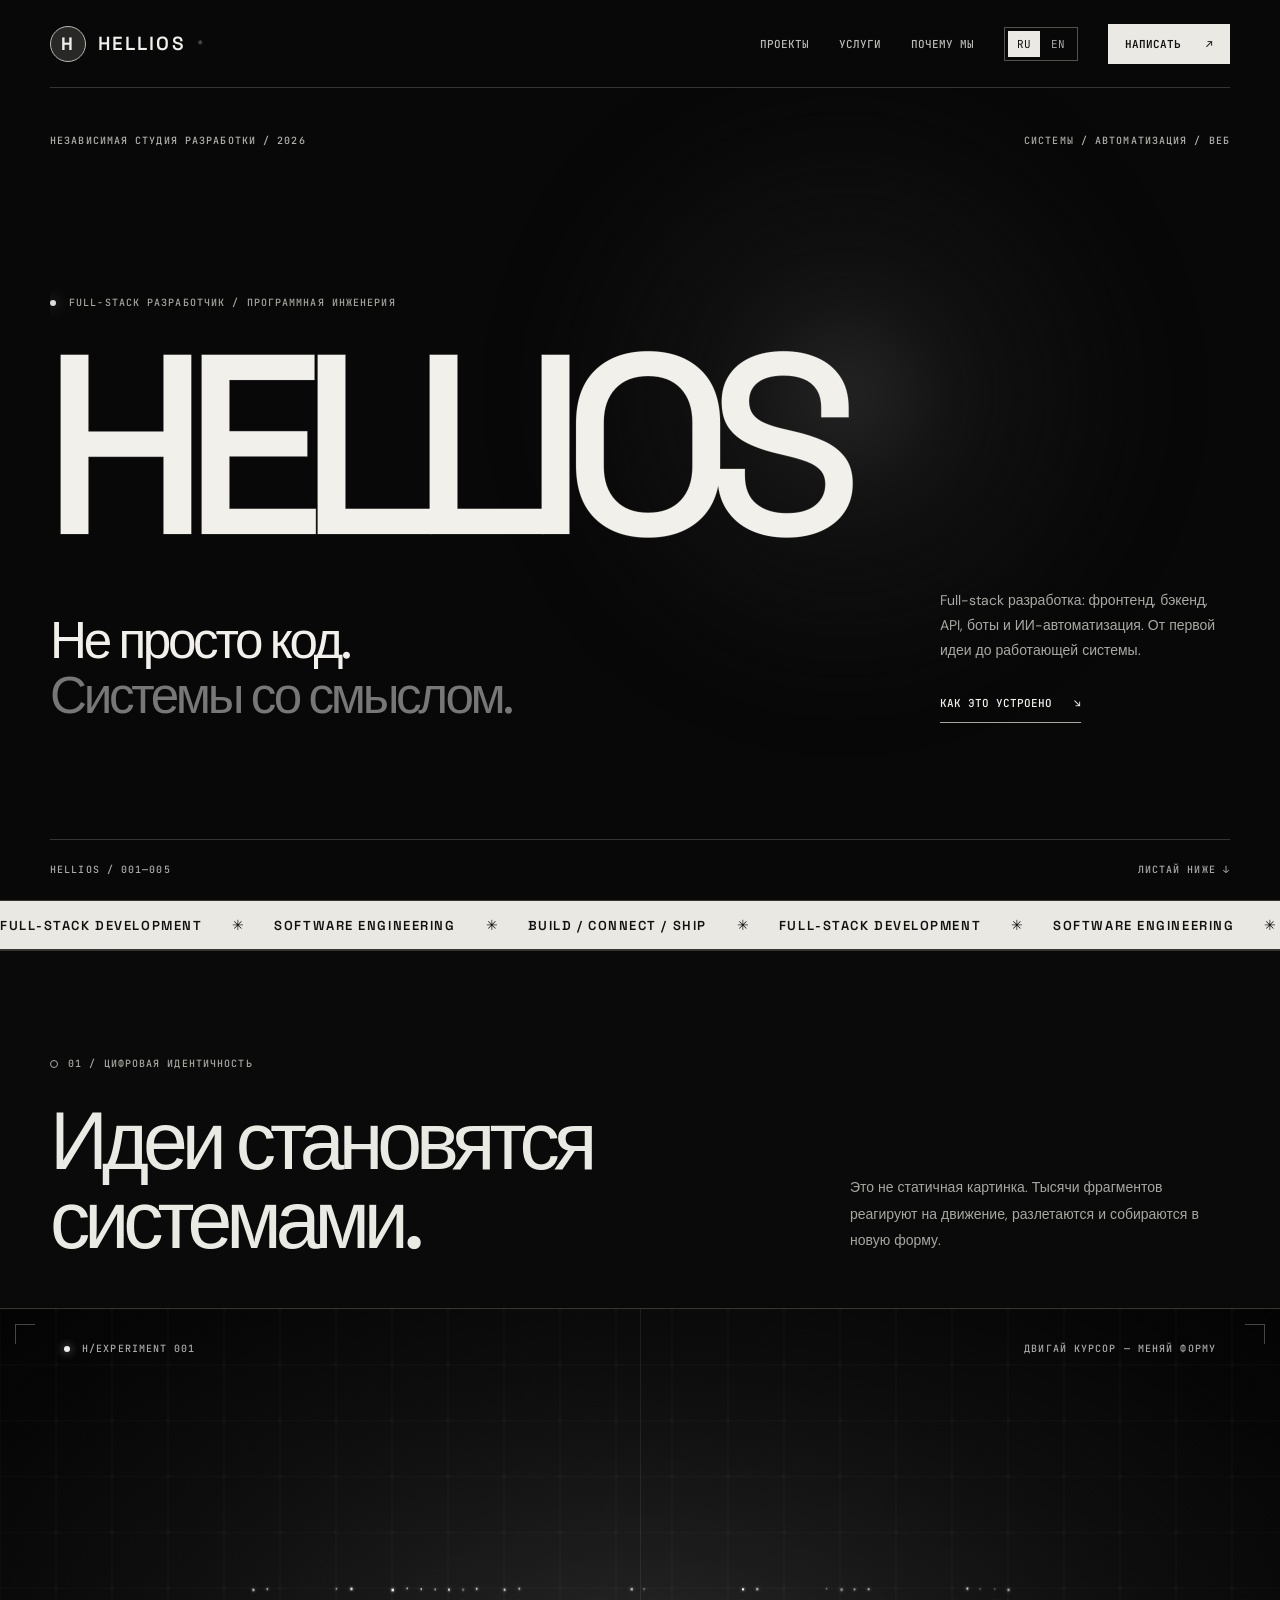
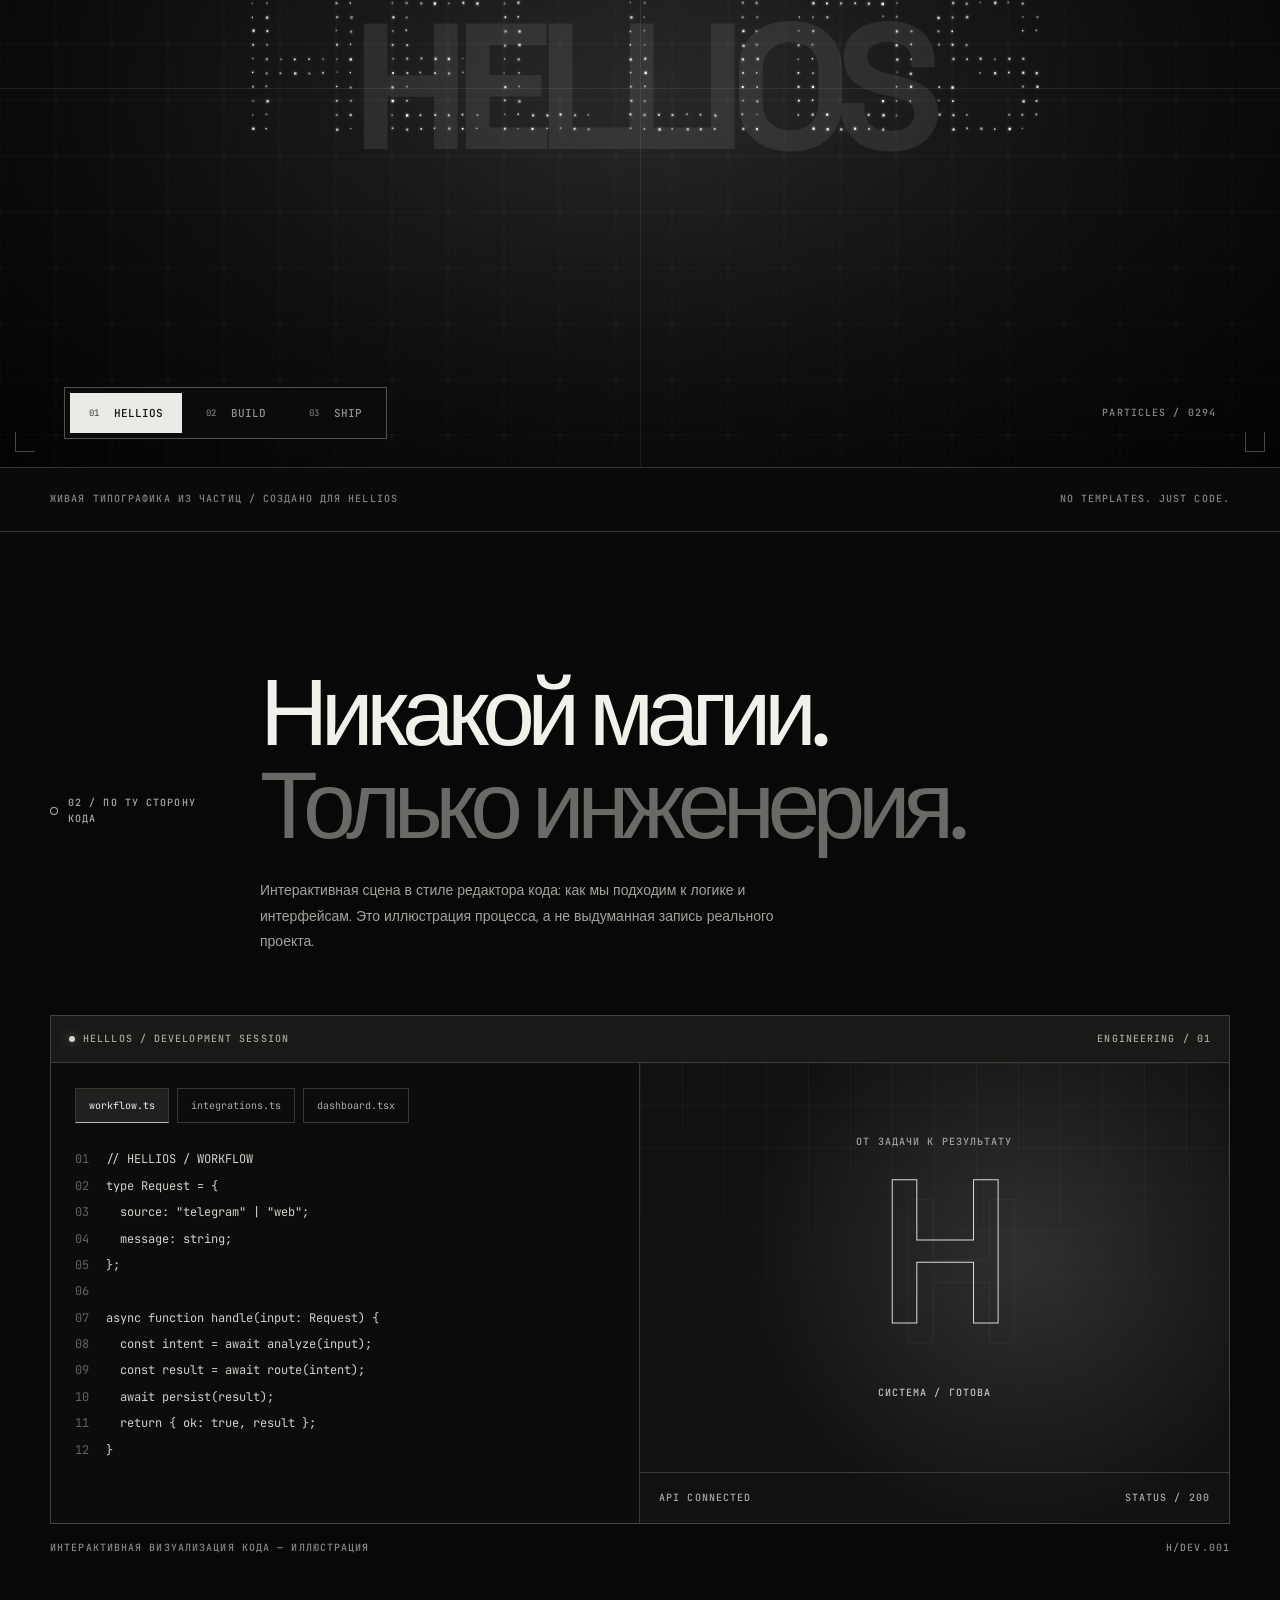
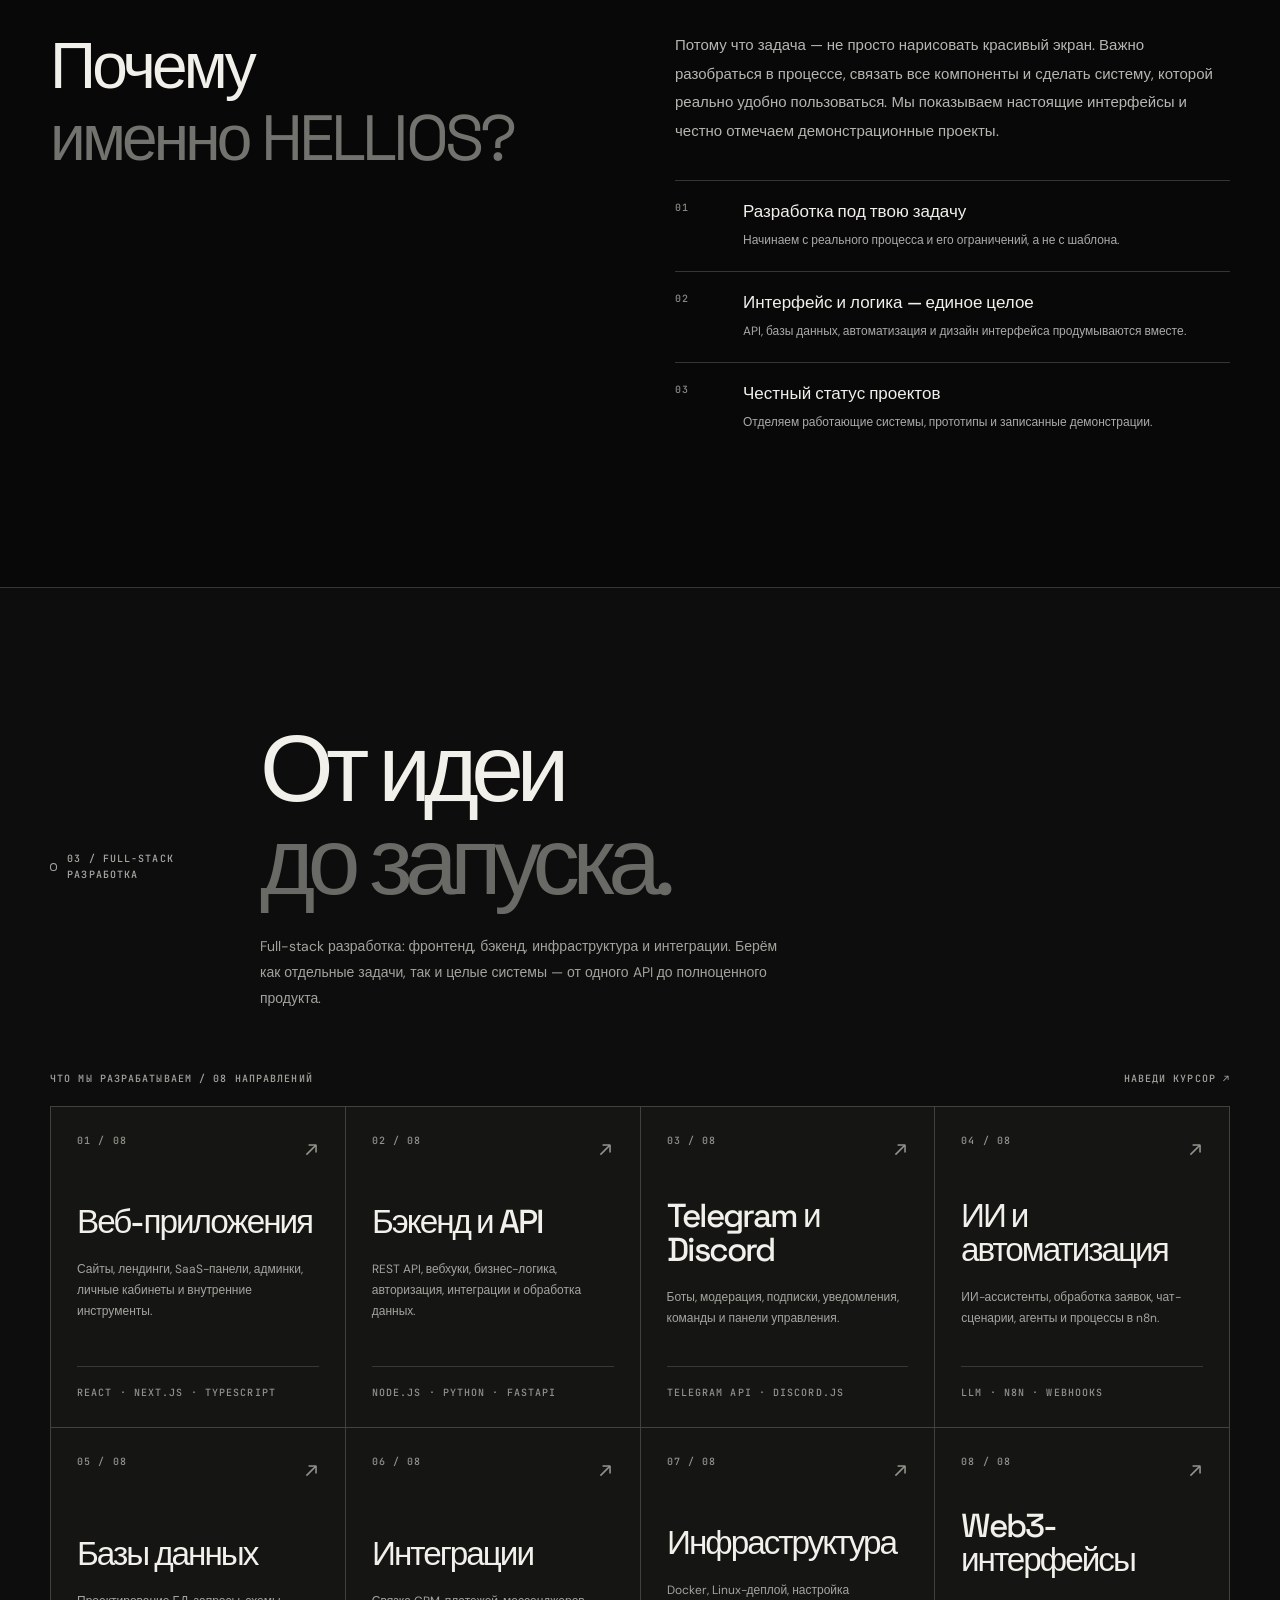
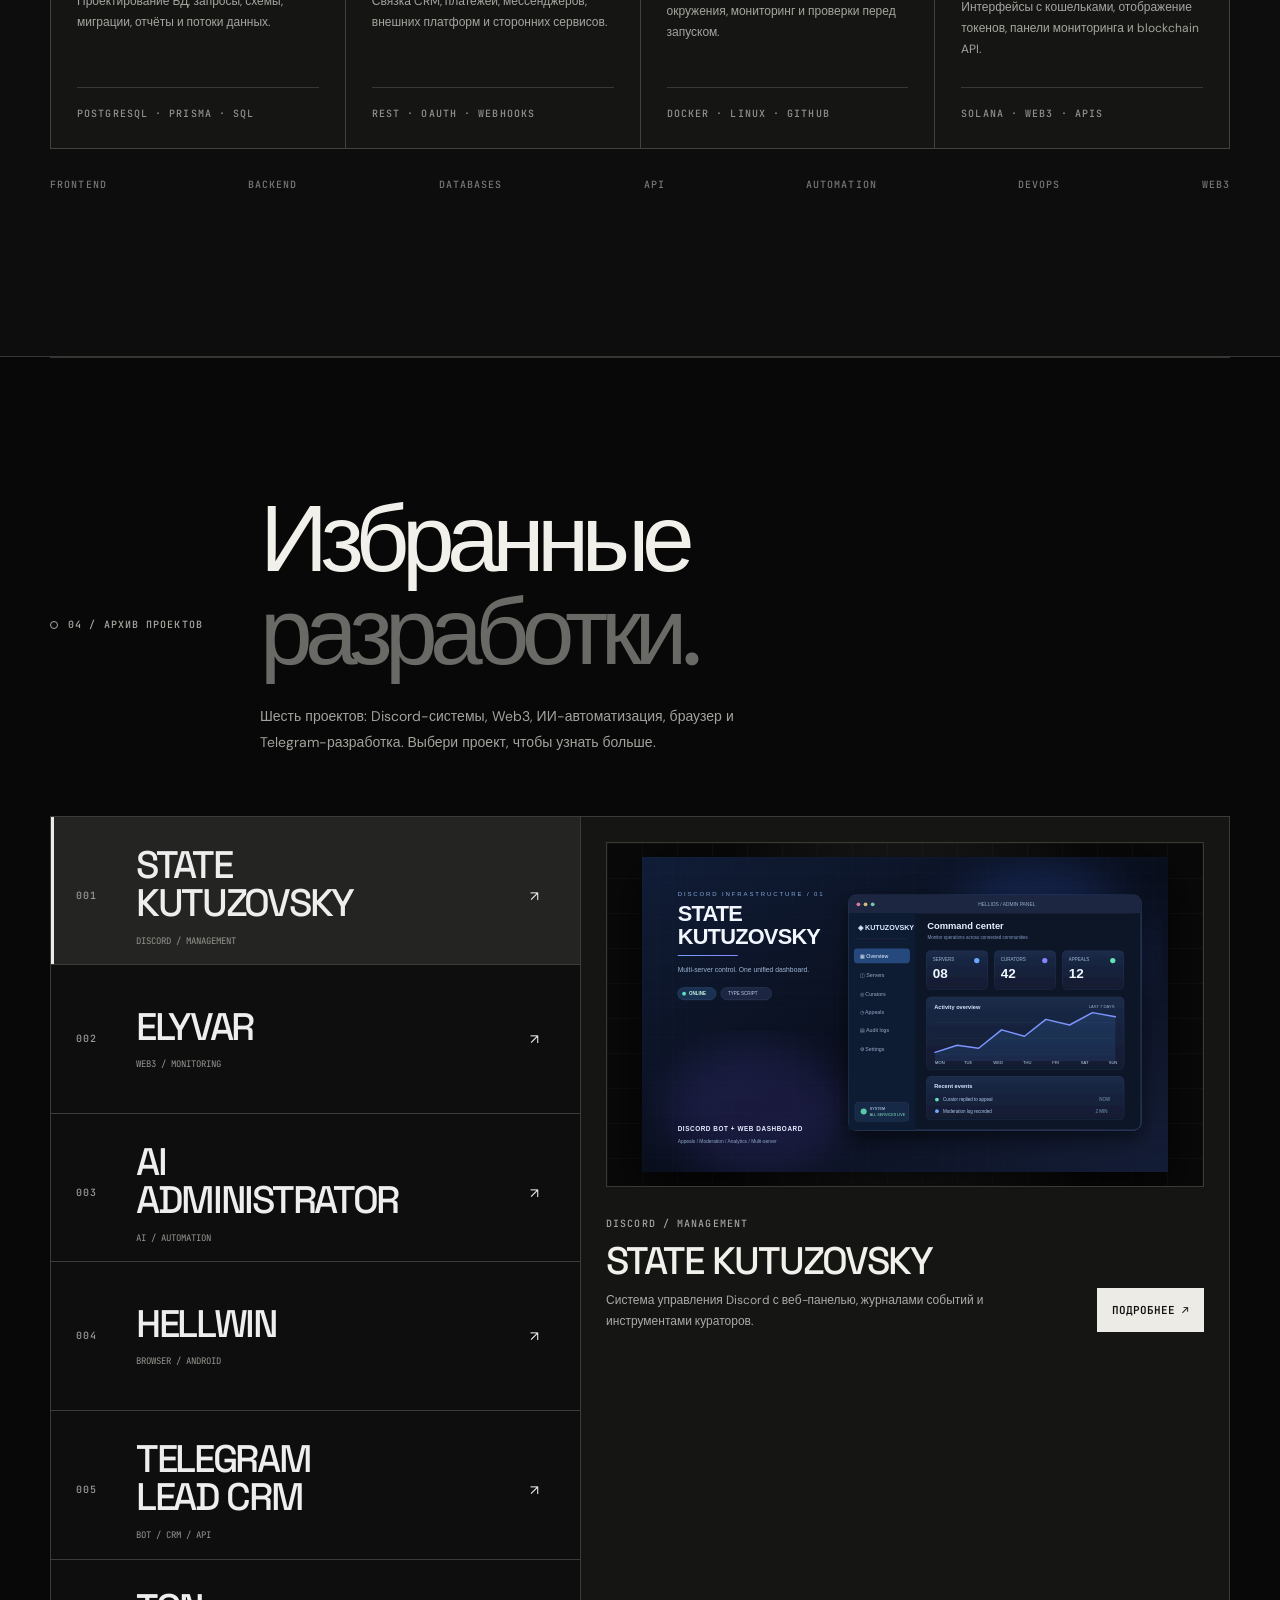
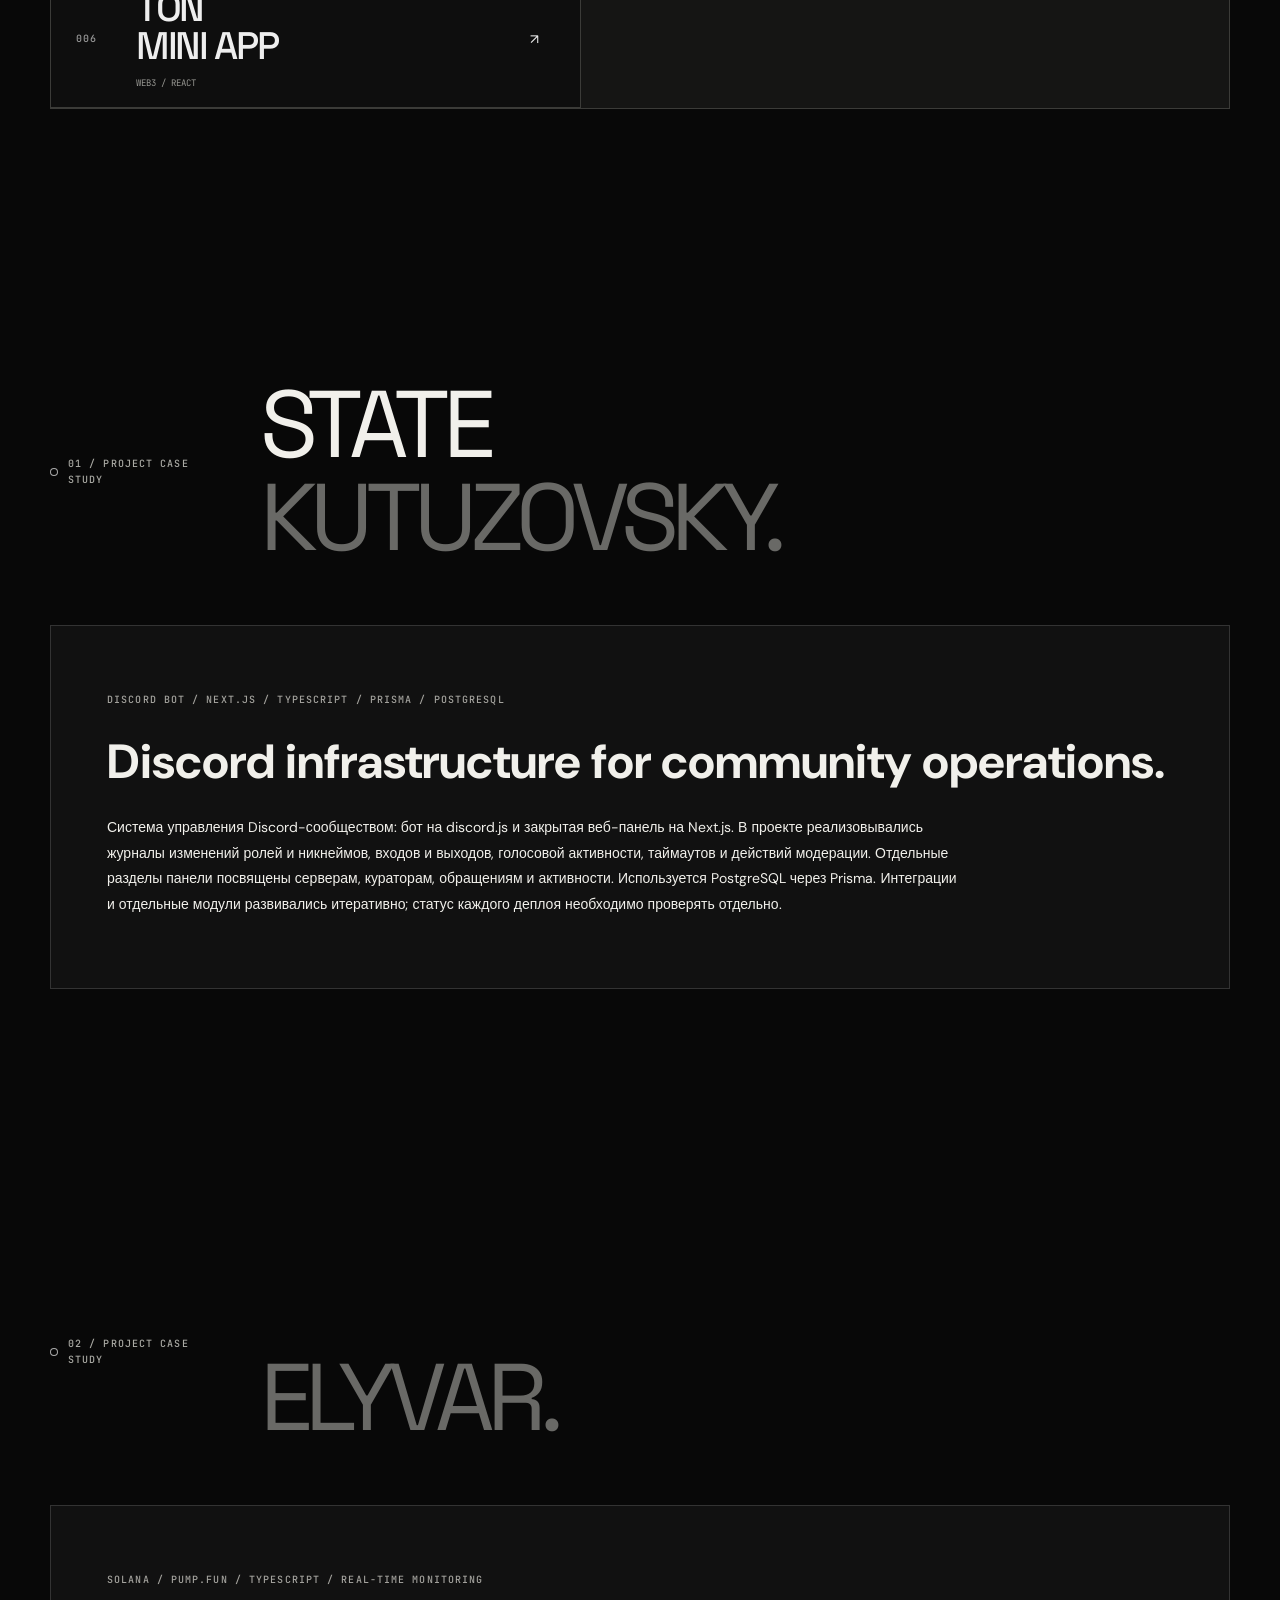
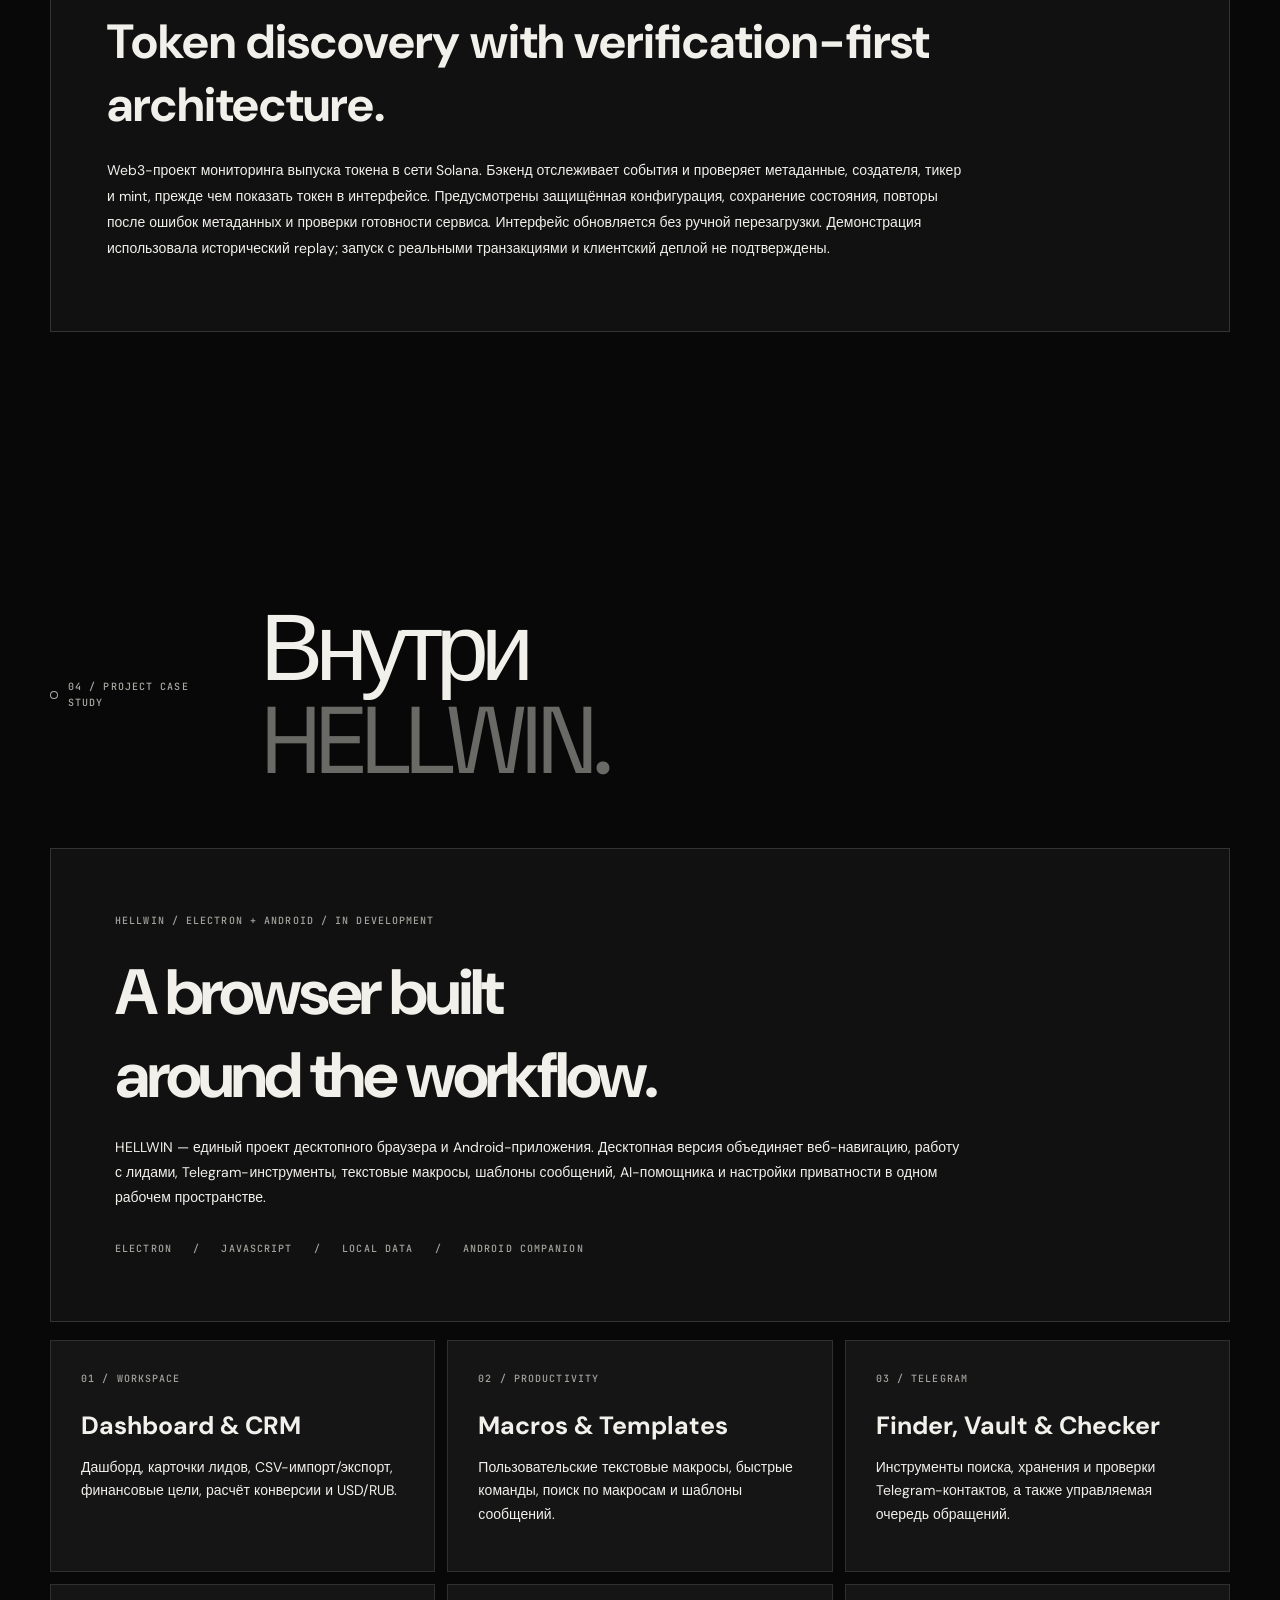
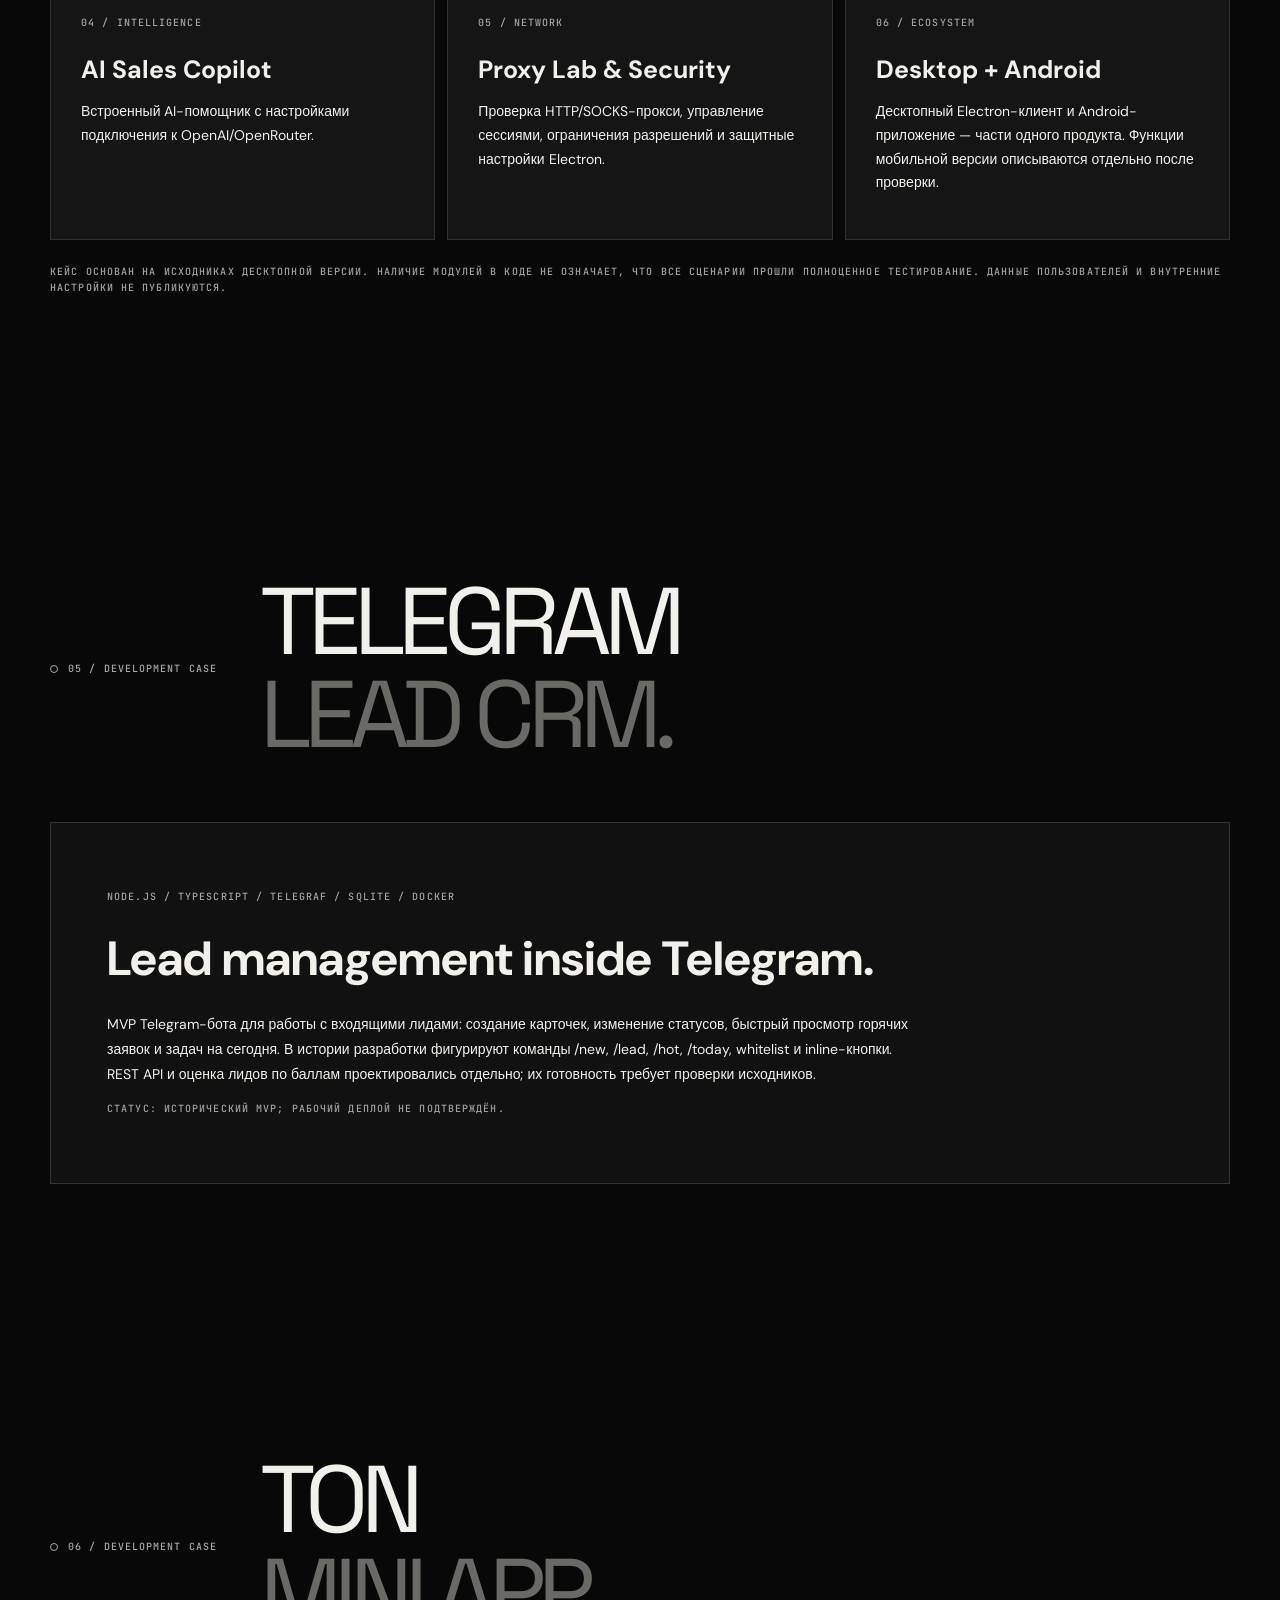
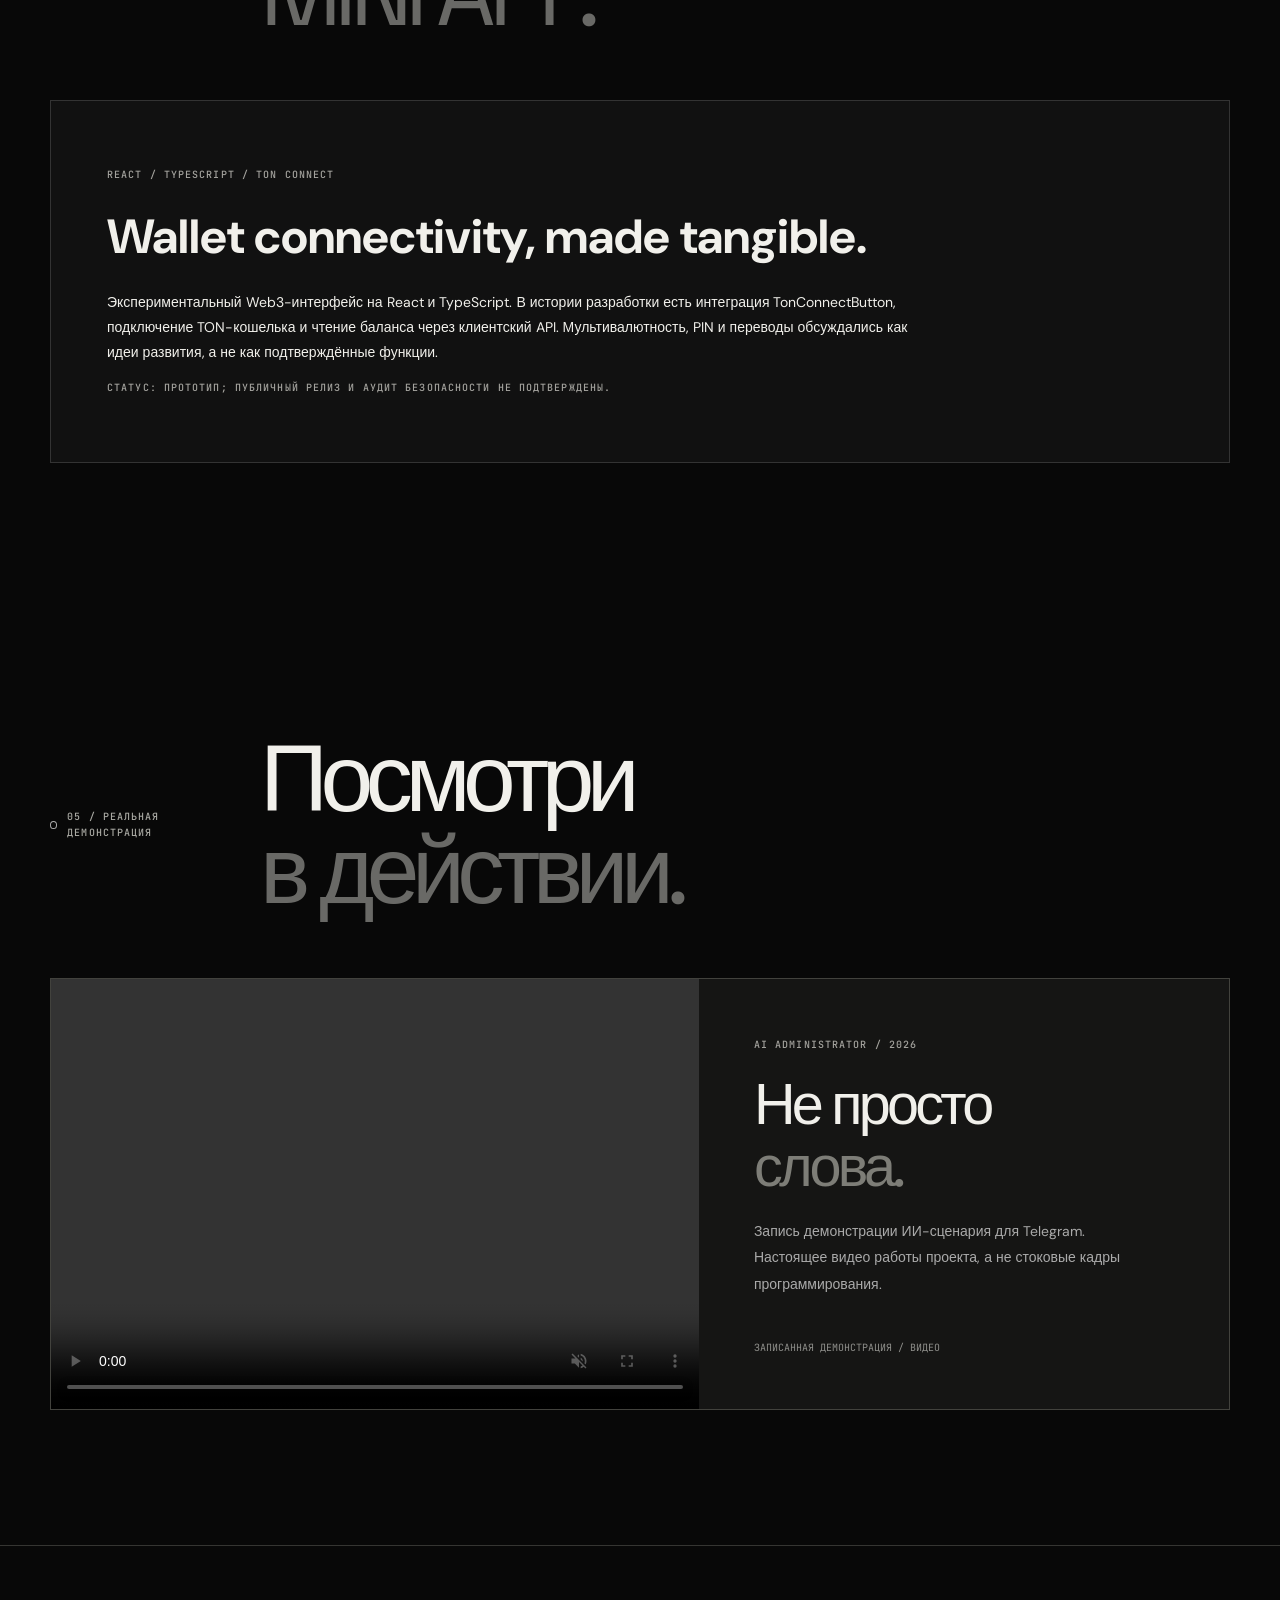
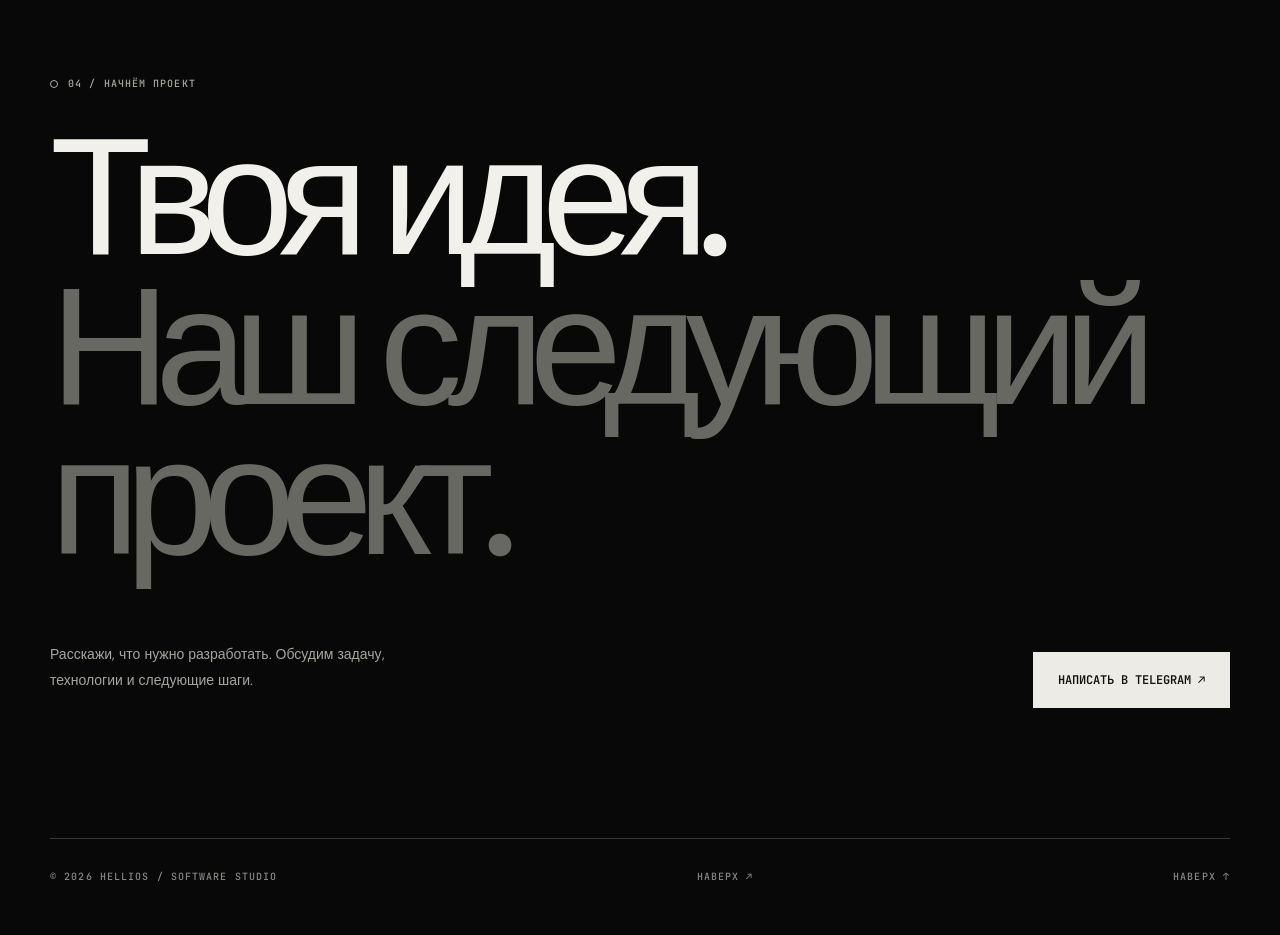
==== commit e1dd1d63: "Refresh distinct project artwork assets" ====
--- a/index.html
+++ b/index.html
@@ -61,7 +61,7 @@
 <div class="wrap signal-footer micro"><span data-en="REAL-TIME PARTICLE TYPOGRAPHY / MADE FOR HELLIOS" data-ru="ЖИВАЯ ТИПОГРАФИКА ИЗ ЧАСТИЦ / СОЗДАНО ДЛЯ HELLIOS">ЖИВАЯ ТИПОГРАФИКА ИЗ ЧАСТИЦ / СОЗДАНО ДЛЯ HELLIOS</span><span>NO TEMPLATES. JUST CODE.</span></div></section><section class="section wrap" id="behind"><div class="sec-head reveal"><div class="kicker micro" data-en="02 / BEHIND THE BUILD" data-ru="02 / ПО ТУ СТОРОНУ КОДА">01 / ПО ТУ СТОРОНУ КОДА</div><div><h2><span data-en="Not magic." data-ru="Никакой магии.">Никакой магии.</span><br><em data-en="Just engineering." data-ru="Только инженерия.">Только инженерия.</em></h2><p data-en="An interactive code-inspired sequence. A look at the thinking behind the interfaces — not stock footage or a fabricated recording of a real project." data-ru="Интерактивная сцена в стиле редактора кода: как мы подходим к логике и интерфейсам. Это иллюстрация процесса, а не выдуманная запись реального проекта.">Интерактивная сцена в стиле редактора кода: как мы подходим к логике и интерфейсам. Это иллюстрация процесса, а не выдуманная запись реального проекта.</p></div></div>
 <div class="cinema reveal"><div class="cinema-bar micro"><span><i class="led"></i> HELLlOS / DEVELOPMENT SESSION</span><span>ENGINEERING / 01</span></div><div class="cinema-body"><div class="editor"><div class="editor-tabs"><span>workflow.ts</span><span>integrations.ts</span><span>dashboard.tsx</span></div><div class="code" id="code"></div></div><div class="output"><div class="output-grid"></div><div class="output-inner"><span class="micro muted" data-en="FROM INPUT TO OUTPUT" data-ru="ОТ ЗАДАЧИ К РЕЗУЛЬТАТУ">ОТ ЗАДАЧИ К РЕЗУЛЬТАТУ</span><div class="output-symbol">H</div><p class="micro" id="output-status" data-en="SYSTEM / READY" data-ru="СИСТЕМА / ГОТОВА">СИСТЕМА / ГОТОВА</p></div><div class="output-stats micro"><span>API CONNECTED</span><span>STATUS / 200</span></div></div></div></div><div class="cinema-note micro"><span data-en="INTERACTIVE CODE VISUALIZATION — ILLUSTRATIVE" data-ru="ИНТЕРАКТИВНАЯ ВИЗУАЛИЗАЦИЯ КОДА — ИЛЛЮСТРАЦИЯ">ИНТЕРАКТИВНАЯ ВИЗУАЛИЗАЦИЯ КОДА — ИЛЛЮСТРАЦИЯ</span><span>H/DEV.001</span></div>
 <div class="why reveal" id="why"><h3><span data-en="Why work" data-ru="Почему">Почему</span><br><em data-en="with HELLIOS?" data-ru="именно HELLIOS?">именно HELLIOS?</em></h3><div class="why-content"><p data-en="Because the goal isn't to deliver a pretty screen and disappear. It's to understand the workflow, connect the pieces and make a system that people can actually use. Our work is shown through real interfaces and clearly labelled demonstrations." data-ru="Потому что задача — не просто нарисовать красивый экран. Важно разобраться в процессе, связать все компоненты и сделать систему, которой реально удобно пользоваться. Мы показываем настоящие интерфейсы и честно отмечаем демонстрационные проекты.">Потому что задача — не просто нарисовать красивый экран. Важно разобраться в процессе, связать все компоненты и сделать систему, которой реально удобно пользоваться. Мы показываем настоящие интерфейсы и честно отмечаем демонстрационные проекты.</p><div class="proof"><span class="micro">01</span><div><strong data-en="Built for your workflow" data-ru="Разработка под твою задачу">Разработка под твою задачу</strong><p data-en="We start with the real process and its constraints, not a template." data-ru="Начинаем с реального процесса и его ограничений, а не с шаблона.">Начинаем с реального процесса и его ограничений, а не с шаблона.</p></div></div><div class="proof"><span class="micro">02</span><div><strong data-en="Frontend and backend together" data-ru="Интерфейс и логика — единое целое">Интерфейс и логика — единое целое</strong><p data-en="APIs, databases, automation and interface design are considered as one system." data-ru="API, базы данных, автоматизация и дизайн интерфейса продумываются вместе.">API, базы данных, автоматизация и дизайн интерфейса продумываются вместе.</p></div></div><div class="proof"><span class="micro">03</span><div><strong data-en="Clear project status" data-ru="Честный статус проектов">Честный статус проектов</strong><p data-en="We distinguish working systems, prototypes and recorded demos." data-ru="Отделяем работающие системы, прототипы и записанные демонстрации.">Отделяем работающие системы, прототипы и записанные демонстрации.</p></div></div></div></div></section>
-<section class="section capabilities" id="expertise"><div class="wrap"><div class="sec-head reveal"><div class="kicker micro" data-en="03 / FULL-STACK DEVELOPMENT" data-ru="03 / FULL-STACK РАЗРАБОТКА">02 / FULL-STACK РАЗРАБОТКА</div><div><h2><span data-en="From concept" data-ru="От идеи">От идеи</span><br><em data-en="to production." data-ru="до запуска.">до запуска.</em></h2><p data-en="Full-stack development across frontend, backend, infrastructure and integrations. We take on focused tasks or connected systems — from a single API to a complete product." data-ru="Full-stack разработка: фронтенд, бэкенд, инфраструктура и интеграции. Берём как отдельные задачи, так и целые системы — от одного API до полноценного продукта.">Full-stack разработка: фронтенд, бэкенд, инфраструктура и интеграции. Берём как отдельные задачи, так и целые системы — от одного API до полноценного продукта.</p></div></div><div class="cap-heading reveal"><span class="micro" data-en="WHAT WE BUILD / 08 DISCIPLINES" data-ru="ЧТО МЫ РАЗРАБАТЫВАЕМ / 08 НАПРАВЛЕНИЙ">ЧТО МЫ РАЗРАБАТЫВАЕМ / 08 НАПРАВЛЕНИЙ</span><span class="micro" data-en="HOVER TO INTERACT ↗" data-ru="НАВЕДИ КУРСОР ↗">НАВЕДИ КУРСОР ↗</span></div><div class="cap-grid reveal"><article class="cap-card" tabindex="0"><div class="cap-top micro"><span>01 / 08</span><span class="cap-plus" aria-hidden="true">↗</span></div><div class="cap-content"><h3 class="dust-title" data-en="Web applications" data-ru="Веб-приложения">Веб-приложения</h3><p data-en="Websites, landing pages, SaaS dashboards, admin panels, portals and internal tools." data-ru="Сайты, лендинги, SaaS-панели, админки, личные кабинеты и внутренние инструменты.">Сайты, лендинги, SaaS-панели, админки, личные кабинеты и внутренние инструменты.</p></div><div class="cap-stack micro">React · Next.js · TypeScript</div></article><article class="cap-card" tabindex="0"><div class="cap-top micro"><span>02 / 08</span><span class="cap-plus" aria-hidden="true">↗</span></div><div class="cap-content"><h3 class="dust-title" data-en="Backend & API" data-ru="Бэкенд и API">Бэкенд и API</h3><p data-en="REST APIs, webhooks, business logic, authentication, integrations and data processing." data-ru="REST API, вебхуки, бизнес-логика, авторизация, интеграции и обработка данных.">REST API, вебхуки, бизнес-логика, авторизация, интеграции и обработка данных.</p></div><div class="cap-stack micro">Node.js · Python · FastAPI</div></article><article class="cap-card" tabindex="0"><div class="cap-top micro"><span>03 / 08</span><span class="cap-plus" aria-hidden="true">↗</span></div><div class="cap-content"><h3 class="dust-title" data-en="Telegram & Discord" data-ru="Telegram и Discord">Telegram и Discord</h3><p data-en="Bots, moderation, subscriptions, notifications, custom commands and control panels." data-ru="Боты, модерация, подписки, уведомления, команды и панели управления.">Боты, модерация, подписки, уведомления, команды и панели управления.</p></div><div class="cap-stack micro">Telegram API · discord.js</div></article><article class="cap-card" tabindex="0"><div class="cap-top micro"><span>04 / 08</span><span class="cap-plus" aria-hidden="true">↗</span></div><div class="cap-content"><h3 class="dust-title" data-en="AI & automation" data-ru="ИИ и автоматизация">ИИ и автоматизация</h3><p data-en="AI assistants, customer request routing, chat workflows, agents and n8n scenarios." data-ru="ИИ-ассистенты, обработка заявок, чат-сценарии, агенты и процессы в n8n.">ИИ-ассистенты, обработка заявок, чат-сценарии, агенты и процессы в n8n.</p></div><div class="cap-stack micro">LLM · n8n · Webhooks</div></article><article class="cap-card" tabindex="0"><div class="cap-top micro"><span>05 / 08</span><span class="cap-plus" aria-hidden="true">↗</span></div><div class="cap-content"><h3 class="dust-title" data-en="Databases & data" data-ru="Базы данных">Базы данных</h3><p data-en="Database design, queries, schemas, migrations, reports and connected data flows." data-ru="Проектирование БД, запросы, схемы, миграции, отчёты и потоки данных.">Проектирование БД, запросы, схемы, миграции, отчёты и потоки данных.</p></div><div class="cap-stack micro">PostgreSQL · Prisma · SQL</div></article><article class="cap-card" tabindex="0"><div class="cap-top micro"><span>06 / 08</span><span class="cap-plus" aria-hidden="true">↗</span></div><div class="cap-content"><h3 class="dust-title" data-en="Integrations" data-ru="Интеграции">Интеграции</h3><p data-en="Connect CRMs, payments, messaging, external platforms and third-party services." data-ru="Связка CRM, платежей, мессенджеров, внешних платформ и сторонних сервисов.">Связка CRM, платежей, мессенджеров, внешних платформ и сторонних сервисов.</p></div><div class="cap-stack micro">REST · OAuth · Webhooks</div></article><article class="cap-card" tabindex="0"><div class="cap-top micro"><span>07 / 08</span><span class="cap-plus" aria-hidden="true">↗</span></div><div class="cap-content"><h3 class="dust-title" data-en="Infrastructure" data-ru="Инфраструктура">Инфраструктура</h3><p data-en="Dockerized services, Linux deployment, environment setup, monitoring and production checks." data-ru="Docker, Linux-деплой, настройка окружения, мониторинг и проверки перед запуском.">Docker, Linux-деплой, настройка окружения, мониторинг и проверки перед запуском.</p></div><div class="cap-stack micro">Docker · Linux · GitHub</div></article><article class="cap-card" tabindex="0"><div class="cap-top micro"><span>08 / 08</span><span class="cap-plus" aria-hidden="true">↗</span></div><div class="cap-content"><h3 class="dust-title" data-en="Web3 interfaces" data-ru="Web3-интерфейсы">Web3-интерфейсы</h3><p data-en="Wallet-aware interfaces, token data displays, monitoring dashboards and blockchain API integrations." data-ru="Интерфейсы с кошельками, отображение токенов, панели мониторинга и blockchain API.">Интерфейсы с кошельками, отображение токенов, панели мониторинга и blockchain API.</p></div><div class="cap-stack micro">Solana · Web3 · APIs</div></article></div><div class="stackline micro reveal"><span>FRONTEND</span><span>BACKEND</span><span>DATABASES</span><span>API</span><span>AUTOMATION</span><span>DEVOPS</span><span>WEB3</span></div></div></section><section class="section wrap archive" id="work"><div class="sec-head reveal"><div class="kicker micro" data-en="04 / THE ARCHIVE" data-ru="04 / АРХИВ ПРОЕКТОВ">02 / АРХИВ ПРОЕКТОВ</div><div><h2><span data-en="Selected" data-ru="Избранные">Избранные</span><br><em data-en="systems." data-ru="разработки.">разработки.</em></h2><p data-en="Six projects across software, automation, Web3, Telegram and browser development. Select a project to explore." data-ru="Шесть проектов: Discord-системы, Web3, ИИ-автоматизация, браузер и Telegram-разработка. Выбери проект, чтобы узнать больше.">Шесть разработок — от ботов и CRM до собственного браузера и Web3-интерфейсов. Выбери проект, чтобы узнать больше.</p></div></div><div class="archive-ui reveal"><div class="archive-nav"><button class="archive-select" data-project="state" aria-pressed="true"><span class="micro">001</span><span><strong>STATE<br>KUTUZOVSKY</strong><small>DISCORD / MANAGEMENT</small></span><span>↗</span></button><button class="archive-select" data-project="elyvar" aria-pressed="false"><span class="micro">002</span><span><strong>ELYVAR</strong><small>WEB3 / MONITORING</small></span><span>↗</span></button><button class="archive-select" data-project="ai" aria-pressed="false"><span class="micro">003</span><span><strong>AI<br>ADMINISTRATOR</strong><small>AI / AUTOMATION</small></span><span>↗</span></button><button class="archive-select" data-project="hellwin" aria-pressed="false"><span class="micro">004</span><span><strong>HELLWIN</strong><small>BROWSER / ANDROID</small></span><span>↗</span></button><button class="archive-select" data-project="leadcrm" aria-pressed="false"><span class="micro">005</span><span><strong>TELEGRAM<br>LEAD CRM</strong><small>BOT / CRM / API</small></span><span>↗</span></button><button class="archive-select" data-project="tonapp" aria-pressed="false"><span class="micro">006</span><span><strong>TON<br>MINI APP</strong><small>WEB3 / REACT</small></span><span>↗</span></button></div><div class="archive-panel"><div class="archive-media"><img id="archive-img" src="assets/state-showcase.svg?v=14" alt="State Kutuzovsky showcase artwork"><video id="archive-video" muted playsinline loop preload="none" hidden></video></div><div class="archive-panel-bottom"><div><span class="micro muted" id="archive-type">DISCORD / MANAGEMENT</span><h3 id="archive-title">STATE KUTUZOVSKY</h3><p id="archive-desc">Система управления Discord с веб-панелью, журналами событий и инструментами кураторов.</p></div><a id="archive-link" href="#project-details" data-en="DETAILS ↗" data-ru="ПОДРОБНЕЕ ↗">ПОДРОБНЕЕ ↗</a></div></div></div></section>
+<section class="section capabilities" id="expertise"><div class="wrap"><div class="sec-head reveal"><div class="kicker micro" data-en="03 / FULL-STACK DEVELOPMENT" data-ru="03 / FULL-STACK РАЗРАБОТКА">02 / FULL-STACK РАЗРАБОТКА</div><div><h2><span data-en="From concept" data-ru="От идеи">От идеи</span><br><em data-en="to production." data-ru="до запуска.">до запуска.</em></h2><p data-en="Full-stack development across frontend, backend, infrastructure and integrations. We take on focused tasks or connected systems — from a single API to a complete product." data-ru="Full-stack разработка: фронтенд, бэкенд, инфраструктура и интеграции. Берём как отдельные задачи, так и целые системы — от одного API до полноценного продукта.">Full-stack разработка: фронтенд, бэкенд, инфраструктура и интеграции. Берём как отдельные задачи, так и целые системы — от одного API до полноценного продукта.</p></div></div><div class="cap-heading reveal"><span class="micro" data-en="WHAT WE BUILD / 08 DISCIPLINES" data-ru="ЧТО МЫ РАЗРАБАТЫВАЕМ / 08 НАПРАВЛЕНИЙ">ЧТО МЫ РАЗРАБАТЫВАЕМ / 08 НАПРАВЛЕНИЙ</span><span class="micro" data-en="HOVER TO INTERACT ↗" data-ru="НАВЕДИ КУРСОР ↗">НАВЕДИ КУРСОР ↗</span></div><div class="cap-grid reveal"><article class="cap-card" tabindex="0"><div class="cap-top micro"><span>01 / 08</span><span class="cap-plus" aria-hidden="true">↗</span></div><div class="cap-content"><h3 class="dust-title" data-en="Web applications" data-ru="Веб-приложения">Веб-приложения</h3><p data-en="Websites, landing pages, SaaS dashboards, admin panels, portals and internal tools." data-ru="Сайты, лендинги, SaaS-панели, админки, личные кабинеты и внутренние инструменты.">Сайты, лендинги, SaaS-панели, админки, личные кабинеты и внутренние инструменты.</p></div><div class="cap-stack micro">React · Next.js · TypeScript</div></article><article class="cap-card" tabindex="0"><div class="cap-top micro"><span>02 / 08</span><span class="cap-plus" aria-hidden="true">↗</span></div><div class="cap-content"><h3 class="dust-title" data-en="Backend & API" data-ru="Бэкенд и API">Бэкенд и API</h3><p data-en="REST APIs, webhooks, business logic, authentication, integrations and data processing." data-ru="REST API, вебхуки, бизнес-логика, авторизация, интеграции и обработка данных.">REST API, вебхуки, бизнес-логика, авторизация, интеграции и обработка данных.</p></div><div class="cap-stack micro">Node.js · Python · FastAPI</div></article><article class="cap-card" tabindex="0"><div class="cap-top micro"><span>03 / 08</span><span class="cap-plus" aria-hidden="true">↗</span></div><div class="cap-content"><h3 class="dust-title" data-en="Telegram & Discord" data-ru="Telegram и Discord">Telegram и Discord</h3><p data-en="Bots, moderation, subscriptions, notifications, custom commands and control panels." data-ru="Боты, модерация, подписки, уведомления, команды и панели управления.">Боты, модерация, подписки, уведомления, команды и панели управления.</p></div><div class="cap-stack micro">Telegram API · discord.js</div></article><article class="cap-card" tabindex="0"><div class="cap-top micro"><span>04 / 08</span><span class="cap-plus" aria-hidden="true">↗</span></div><div class="cap-content"><h3 class="dust-title" data-en="AI & automation" data-ru="ИИ и автоматизация">ИИ и автоматизация</h3><p data-en="AI assistants, customer request routing, chat workflows, agents and n8n scenarios." data-ru="ИИ-ассистенты, обработка заявок, чат-сценарии, агенты и процессы в n8n.">ИИ-ассистенты, обработка заявок, чат-сценарии, агенты и процессы в n8n.</p></div><div class="cap-stack micro">LLM · n8n · Webhooks</div></article><article class="cap-card" tabindex="0"><div class="cap-top micro"><span>05 / 08</span><span class="cap-plus" aria-hidden="true">↗</span></div><div class="cap-content"><h3 class="dust-title" data-en="Databases & data" data-ru="Базы данных">Базы данных</h3><p data-en="Database design, queries, schemas, migrations, reports and connected data flows." data-ru="Проектирование БД, запросы, схемы, миграции, отчёты и потоки данных.">Проектирование БД, запросы, схемы, миграции, отчёты и потоки данных.</p></div><div class="cap-stack micro">PostgreSQL · Prisma · SQL</div></article><article class="cap-card" tabindex="0"><div class="cap-top micro"><span>06 / 08</span><span class="cap-plus" aria-hidden="true">↗</span></div><div class="cap-content"><h3 class="dust-title" data-en="Integrations" data-ru="Интеграции">Интеграции</h3><p data-en="Connect CRMs, payments, messaging, external platforms and third-party services." data-ru="Связка CRM, платежей, мессенджеров, внешних платформ и сторонних сервисов.">Связка CRM, платежей, мессенджеров, внешних платформ и сторонних сервисов.</p></div><div class="cap-stack micro">REST · OAuth · Webhooks</div></article><article class="cap-card" tabindex="0"><div class="cap-top micro"><span>07 / 08</span><span class="cap-plus" aria-hidden="true">↗</span></div><div class="cap-content"><h3 class="dust-title" data-en="Infrastructure" data-ru="Инфраструктура">Инфраструктура</h3><p data-en="Dockerized services, Linux deployment, environment setup, monitoring and production checks." data-ru="Docker, Linux-деплой, настройка окружения, мониторинг и проверки перед запуском.">Docker, Linux-деплой, настройка окружения, мониторинг и проверки перед запуском.</p></div><div class="cap-stack micro">Docker · Linux · GitHub</div></article><article class="cap-card" tabindex="0"><div class="cap-top micro"><span>08 / 08</span><span class="cap-plus" aria-hidden="true">↗</span></div><div class="cap-content"><h3 class="dust-title" data-en="Web3 interfaces" data-ru="Web3-интерфейсы">Web3-интерфейсы</h3><p data-en="Wallet-aware interfaces, token data displays, monitoring dashboards and blockchain API integrations." data-ru="Интерфейсы с кошельками, отображение токенов, панели мониторинга и blockchain API.">Интерфейсы с кошельками, отображение токенов, панели мониторинга и blockchain API.</p></div><div class="cap-stack micro">Solana · Web3 · APIs</div></article></div><div class="stackline micro reveal"><span>FRONTEND</span><span>BACKEND</span><span>DATABASES</span><span>API</span><span>AUTOMATION</span><span>DEVOPS</span><span>WEB3</span></div></div></section><section class="section wrap archive" id="work"><div class="sec-head reveal"><div class="kicker micro" data-en="04 / THE ARCHIVE" data-ru="04 / АРХИВ ПРОЕКТОВ">02 / АРХИВ ПРОЕКТОВ</div><div><h2><span data-en="Selected" data-ru="Избранные">Избранные</span><br><em data-en="systems." data-ru="разработки.">разработки.</em></h2><p data-en="Six projects across software, automation, Web3, Telegram and browser development. Select a project to explore." data-ru="Шесть проектов: Discord-системы, Web3, ИИ-автоматизация, браузер и Telegram-разработка. Выбери проект, чтобы узнать больше.">Шесть разработок — от ботов и CRM до собственного браузера и Web3-интерфейсов. Выбери проект, чтобы узнать больше.</p></div></div><div class="archive-ui reveal"><div class="archive-nav"><button class="archive-select" data-project="state" aria-pressed="true"><span class="micro">001</span><span><strong>STATE<br>KUTUZOVSKY</strong><small>DISCORD / MANAGEMENT</small></span><span>↗</span></button><button class="archive-select" data-project="elyvar" aria-pressed="false"><span class="micro">002</span><span><strong>ELYVAR</strong><small>WEB3 / MONITORING</small></span><span>↗</span></button><button class="archive-select" data-project="ai" aria-pressed="false"><span class="micro">003</span><span><strong>AI<br>ADMINISTRATOR</strong><small>AI / AUTOMATION</small></span><span>↗</span></button><button class="archive-select" data-project="hellwin" aria-pressed="false"><span class="micro">004</span><span><strong>HELLWIN</strong><small>BROWSER / ANDROID</small></span><span>↗</span></button><button class="archive-select" data-project="leadcrm" aria-pressed="false"><span class="micro">005</span><span><strong>TELEGRAM<br>LEAD CRM</strong><small>BOT / CRM / API</small></span><span>↗</span></button><button class="archive-select" data-project="tonapp" aria-pressed="false"><span class="micro">006</span><span><strong>TON<br>MINI APP</strong><small>WEB3 / REACT</small></span><span>↗</span></button></div><div class="archive-panel"><div class="archive-media"><img id="archive-img" src="assets/state-showcase.svg?v=15" alt="State Kutuzovsky showcase artwork"><video id="archive-video" muted playsinline loop preload="none" hidden></video></div><div class="archive-panel-bottom"><div><span class="micro muted" id="archive-type">DISCORD / MANAGEMENT</span><h3 id="archive-title">STATE KUTUZOVSKY</h3><p id="archive-desc">Система управления Discord с веб-панелью, журналами событий и инструментами кураторов.</p></div><a id="archive-link" href="#project-details" data-en="DETAILS ↗" data-ru="ПОДРОБНЕЕ ↗">ПОДРОБНЕЕ ↗</a></div></div></div></section>
 <section class="section wrap" id="state-details" style="scroll-margin-top:100px"><div class="sec-head"><div class="kicker micro">01 / PROJECT CASE STUDY</div><div><h2>STATE<br><em>KUTUZOVSKY.</em></h2></div></div><div style="border:1px solid #333;background:#111;padding:clamp(24px,5vw,56px)"><p class="micro muted">DISCORD BOT / NEXT.JS / TYPESCRIPT / PRISMA / POSTGRESQL</p><h3 style="font-size:clamp(25px,4vw,48px);margin:22px 0">Discord infrastructure for community operations.</h3><p style="line-height:1.85;max-width:860px" data-ru="Система управления Discord-сообществом: бот на discord.js и закрытая веб-панель на Next.js. В проекте реализовывались журналы изменений ролей и никнеймов, входов и выходов, голосовой активности, таймаутов и действий модерации. Отдельные разделы панели посвящены серверам, кураторам, обращениям и активности. Используется PostgreSQL через Prisma. Интеграции и отдельные модули развивались итеративно; статус каждого деплоя необходимо проверять отдельно." data-en="A Discord management system combining a discord.js bot with a private Next.js dashboard. Development covered role and nickname audit logs, joins and leaves, voice activity, timeouts and moderation actions. The dashboard includes servers, curators, appeals and activity views. PostgreSQL and Prisma power the data layer. Integrations and modules were built iteratively; deployment status requires separate verification.">Система управления Discord-сообществом: бот на discord.js и закрытая веб-панель на Next.js. В проекте реализовывались журналы изменений ролей и никнеймов, входов и выходов, голосовой активности, таймаутов и действий модерации. Отдельные разделы панели посвящены серверам, кураторам, обращениям и активности. Используется PostgreSQL через Prisma. Интеграции и отдельные модули развивались итеративно; статус каждого деплоя необходимо проверять отдельно.</p></div></section>
 <section class="section wrap" id="elyvar-details" style="scroll-margin-top:100px"><div class="sec-head"><div class="kicker micro">02 / PROJECT CASE STUDY</div><div><h2><br><em>ELYVAR.</em></h2></div></div><div style="border:1px solid #333;background:#111;padding:clamp(24px,5vw,56px)"><p class="micro muted">SOLANA / PUMP.FUN / TYPESCRIPT / REAL-TIME MONITORING</p><h3 style="font-size:clamp(25px,4vw,48px);margin:22px 0">Token discovery with verification-first architecture.</h3><p style="line-height:1.85;max-width:860px" data-ru="Web3-проект мониторинга выпуска токена в сети Solana. Бэкенд отслеживает события и проверяет метаданные, создателя, тикер и mint, прежде чем показать токен в интерфейсе. Предусмотрены защищённая конфигурация, сохранение состояния, повторы после ошибок метаданных и проверки готовности сервиса. Интерфейс обновляется без ручной перезагрузки. Демонстрация использовала исторический replay; запуск с реальными транзакциями и клиентский деплой не подтверждены." data-en="A Solana token monitoring project that observes events and verifies metadata, creator, ticker and mint before displaying a token. The backend includes protected configuration, persistent state, retry logic after metadata failures and readiness checks. The interface updates without a manual refresh. The recorded demo used historical replay; live transactions and client deployment have not been verified.">Web3-проект мониторинга выпуска токена в сети Solana. Бэкенд отслеживает события и проверяет метаданные, создателя, тикер и mint, прежде чем показать токен в интерфейсе. Предусмотрены защищённая конфигурация, сохранение состояния, повторы после ошибок метаданных и проверки готовности сервиса. Интерфейс обновляется без ручной перезагрузки. Демонстрация использовала исторический replay; запуск с реальными транзакциями и клиентский деплой не подтверждены.</p></div></section>
 <section class="section wrap" id="project-details" style="scroll-margin-top:100px">
@@ -80,7 +80,7 @@
 <section class="end" id="contact"><div class="wrap"><div class="kicker micro" data-en="04 / LET'S BUILD" data-ru="04 / НАЧНЁМ ПРОЕКТ">04 / НАЧНЁМ ПРОЕКТ</div><h2><span data-en="Your idea." data-ru="Твоя идея.">Твоя идея.</span><br><em data-en="Our next build." data-ru="Наш следующий проект.">Наш следующий проект.</em></h2><div class="end-bottom"><p data-en="Tell us what you need to build. We can talk through the requirements, stack and next steps." data-ru="Расскажи, что нужно разработать. Обсудим задачу, технологии и следующие шаги.">Расскажи, что нужно разработать. Обсудим задачу, технологии и следующие шаги.</p><a href="https://t.me/helliosweb" target="_blank" rel="noopener noreferrer"><span data-en="MESSAGE ON TELEGRAM" data-ru="НАПИСАТЬ В TELEGRAM">НАПИСАТЬ В TELEGRAM</span> ↗</a></div></div></section></main><footer class="wrap micro"><span>© <span id="year">2026</span> HELLIOS / SOFTWARE STUDIO</span><a href="#top" data-en="BACK TO TOP ↗" data-ru="НАВЕРХ ↗">ТЕКУЩИЙ САЙТ ↗</a><a href="#top" data-en="BACK TO TOP ↑" data-ru="НАВЕРХ ↑">НАВЕРХ ↑</a></footer>
 <script>document.documentElement.classList.add('js');</script><script>
 (()=>{'use strict';const $=s=>document.querySelector(s),$$=s=>[...document.querySelectorAll(s)];$('#year').textContent=new Date().getFullYear();const reduced=matchMedia('(prefers-reduced-motion:reduce)').matches;let lang='ru';try{lang=localStorage.getItem('hellios-preview-lang')||'ru'}catch(e){}if(!['ru','en'].includes(lang))lang='ru';function setLang(v){lang=v;document.documentElement.lang=v;$$('[data-ru][data-en]').forEach(el=>el.textContent=el.dataset[v]);['ru','en'].forEach(id=>{$('#'+id).classList.toggle('on',id===v);$('#'+id).setAttribute('aria-pressed',String(id===v))});try{localStorage.setItem('hellios-preview-lang',v)}catch(e){}showProject(active)}$('#ru').onclick=()=>setLang('ru');$('#en').onclick=()=>setLang('en');
-const projects={state:{title:'STATE KUTUZOVSKY',type:'DISCORD / MANAGEMENT',img:'assets/state-showcase.svg?v=14',label:{ru:'ПРЕЗЕНТАЦИОННАЯ ИЛЛЮСТРАЦИЯ / НЕ СКРИНШОТ',en:'SHOWCASE ARTWORK / NOT A SCREENSHOT'},desc:{ru:'Система управления Discord с веб-панелью, журналами событий и инструментами кураторов.',en:'Discord management system with a connected dashboard, activity logs and curator tools.'}},elyvar:{title:'ELYVAR',type:'WEB3 / MONITORING',img:'assets/Снимок экрана 2026-10-08 234549.png',label:{ru:'РЕАЛЬНЫЙ СКРИНШОТ ПРОТОТИПА',en:'REAL PROTOTYPE SCREENSHOT'},desc:{ru:'Прототип Web3-интерфейса мониторинга токенов и данных.',en:'Web3 token monitoring interface prototype and data display.'}},ai:{title:'AI ADMINISTRATOR',type:'AI / AUTOMATION',video:'assets/0911 (online-video-cutter.com).mp4',label:{ru:'ЗАПИСАННАЯ ДЕМОНСТРАЦИЯ',en:'RECORDED DEMONSTRATION'},desc:{ru:'Демонстрация обработки Telegram-обращений с ИИ и автоматизацией.',en:'Demonstration of AI-assisted Telegram messaging and automation.'}},hellwin:{title:'HELLWIN',type:'DESKTOP BROWSER / ANDROID',img:'assets/hellwin-showcase.svg?v=14',label:{ru:'КОНЦЕПТ-ИЛЛЮСТРАЦИЯ / НЕ СКРИНШОТ',en:'CONCEPT ARTWORK / NOT A SCREENSHOT'},desc:{ru:'Собственный браузерный проект для компьютера и Android. Мобильная версия v0.2 собирается в APK через GitHub Actions; браузерная и мобильная части — один продукт.',en:'A custom browser project spanning desktop and Android. Mobile v0.2 builds into an APK via GitHub Actions; both versions belong to one product.'}},leadcrm:{title:'TELEGRAM LEAD CRM',type:'TELEGRAM / CRM / API',img:'assets/lead-crm-showcase.svg?v=14',label:{ru:'СХЕМАТИЧНАЯ ИЛЛЮСТРАЦИЯ / НЕ СКРИНШОТ',en:'SCHEMATIC ARTWORK / NOT A SCREENSHOT'},desc:{ru:'MVP Telegram-бота для учёта лидов: карточки, статусы, команды и управление доступом. API и скоринг обсуждались как развитие проекта.',en:'Telegram lead management bot MVP with lead cards, statuses, commands and access control. API and scoring were discussed as extensions.'}},tonapp:{title:'TON MINI APP',type:'REACT / TON CONNECT',img:'assets/ton-miniapp-showcase.svg?v=14',label:{ru:'СХЕМАТИЧНАЯ ИЛЛЮСТРАЦИЯ / НЕ СКРИНШОТ',en:'SCHEMATIC ARTWORK / NOT A SCREENSHOT'},desc:{ru:'Прототип React-приложения с TON Connect: подключение кошелька и запрос TON-баланса. Не является готовым мультивалютным кошельком.',en:'React prototype with TON Connect wallet connection and TON balance retrieval. Not a finished multi-currency wallet.'}}};let active='state';function showProject(key){active=key;const p=projects[key];if(!p)return;$$('.archive-select').forEach(b=>b.setAttribute('aria-pressed',String(b.dataset.project===key)));$('#archive-type').textContent=p.type;$('#archive-title').textContent=p.title;$('#archive-desc').textContent=p.desc[lang];const img=$('#archive-img'),video=$('#archive-video');if(p.video){img.hidden=true;video.hidden=false;if(video.getAttribute('src')!==p.video){video.src=p.video;video.load()}if(!reduced)video.play().catch(()=>{})}else{video.pause();video.hidden=true;img.hidden=false;img.src=p.img;img.alt=p.title}const link=$('#archive-link');link.href=p.video?'#demo':key==='leadcrm'?'#leadcrm-details':key==='tonapp'?'#tonapp-details':key==='state'?'#state-details':key==='elyvar'?'#elyvar-details':'#project-details';link.target='';link.removeAttribute('rel');link.textContent=lang==='ru'?'ПОДРОБНЕЕ ↗':'DETAILS ↗'}$$('.archive-select').forEach(b=>b.onclick=()=>showProject(b.dataset.project));setLang(lang);
+const projects={state:{title:'STATE KUTUZOVSKY',type:'DISCORD / MANAGEMENT',img:'assets/state-showcase.svg?v=15',label:{ru:'ПРЕЗЕНТАЦИОННАЯ ИЛЛЮСТРАЦИЯ / НЕ СКРИНШОТ',en:'SHOWCASE ARTWORK / NOT A SCREENSHOT'},desc:{ru:'Система управления Discord с веб-панелью, журналами событий и инструментами кураторов.',en:'Discord management system with a connected dashboard, activity logs and curator tools.'}},elyvar:{title:'ELYVAR',type:'WEB3 / MONITORING',img:'assets/Снимок экрана 2026-10-08 234549.png',label:{ru:'РЕАЛЬНЫЙ СКРИНШОТ ПРОТОТИПА',en:'REAL PROTOTYPE SCREENSHOT'},desc:{ru:'Прототип Web3-интерфейса мониторинга токенов и данных.',en:'Web3 token monitoring interface prototype and data display.'}},ai:{title:'AI ADMINISTRATOR',type:'AI / AUTOMATION',video:'assets/0911 (online-video-cutter.com).mp4',label:{ru:'ЗАПИСАННАЯ ДЕМОНСТРАЦИЯ',en:'RECORDED DEMONSTRATION'},desc:{ru:'Демонстрация обработки Telegram-обращений с ИИ и автоматизацией.',en:'Demonstration of AI-assisted Telegram messaging and automation.'}},hellwin:{title:'HELLWIN',type:'DESKTOP BROWSER / ANDROID',img:'assets/hellwin-showcase.svg?v=15',label:{ru:'КОНЦЕПТ-ИЛЛЮСТРАЦИЯ / НЕ СКРИНШОТ',en:'CONCEPT ARTWORK / NOT A SCREENSHOT'},desc:{ru:'Собственный браузерный проект для компьютера и Android. Мобильная версия v0.2 собирается в APK через GitHub Actions; браузерная и мобильная части — один продукт.',en:'A custom browser project spanning desktop and Android. Mobile v0.2 builds into an APK via GitHub Actions; both versions belong to one product.'}},leadcrm:{title:'TELEGRAM LEAD CRM',type:'TELEGRAM / CRM / API',img:'assets/lead-crm-showcase.svg?v=15',label:{ru:'СХЕМАТИЧНАЯ ИЛЛЮСТРАЦИЯ / НЕ СКРИНШОТ',en:'SCHEMATIC ARTWORK / NOT A SCREENSHOT'},desc:{ru:'MVP Telegram-бота для учёта лидов: карточки, статусы, команды и управление доступом. API и скоринг обсуждались как развитие проекта.',en:'Telegram lead management bot MVP with lead cards, statuses, commands and access control. API and scoring were discussed as extensions.'}},tonapp:{title:'TON MINI APP',type:'REACT / TON CONNECT',img:'assets/ton-miniapp-showcase.svg?v=15',label:{ru:'СХЕМАТИЧНАЯ ИЛЛЮСТРАЦИЯ / НЕ СКРИНШОТ',en:'SCHEMATIC ARTWORK / NOT A SCREENSHOT'},desc:{ru:'Прототип React-приложения с TON Connect: подключение кошелька и запрос TON-баланса. Не является готовым мультивалютным кошельком.',en:'React prototype with TON Connect wallet connection and TON balance retrieval. Not a finished multi-currency wallet.'}}};let active='state';function showProject(key){active=key;const p=projects[key];if(!p)return;$$('.archive-select').forEach(b=>b.setAttribute('aria-pressed',String(b.dataset.project===key)));$('#archive-type').textContent=p.type;$('#archive-title').textContent=p.title;$('#archive-desc').textContent=p.desc[lang];const img=$('#archive-img'),video=$('#archive-video');if(p.video){img.hidden=true;video.hidden=false;if(video.getAttribute('src')!==p.video){video.src=p.video;video.load()}if(!reduced)video.play().catch(()=>{})}else{video.pause();video.hidden=true;img.hidden=false;img.src=p.img;img.alt=p.title}const link=$('#archive-link');link.href=p.video?'#demo':key==='leadcrm'?'#leadcrm-details':key==='tonapp'?'#tonapp-details':key==='state'?'#state-details':key==='elyvar'?'#elyvar-details':'#project-details';link.target='';link.removeAttribute('rel');link.textContent=lang==='ru'?'ПОДРОБНЕЕ ↗':'DETAILS ↗'}$$('.archive-select').forEach(b=>b.onclick=()=>showProject(b.dataset.project));setLang(lang);
 const lines=['// HELLIOS / WORKFLOW','type Request = {','  source: "telegram" | "web";','  message: string;','};','','async function handle(input: Request) {','  const intent = await analyze(input);','  const result = await route(intent);','  await persist(result);','  return { ok: true, result };','}'];const code=$('#code');function paint(n){code.replaceChildren();lines.slice(0,n).forEach((line,i)=>{const el=document.createElement('span');el.className='code-line';const ln=document.createElement('span');ln.className='ln';ln.textContent=String(i+1).padStart(2,'0');el.append(ln,document.createTextNode(line));code.append(el)});if(n<lines.length){const cursor=document.createElement('span');cursor.className='typing-caret';code.lastElementChild?.append(cursor)}}if(reduced)paint(lines.length);else{let n=0;paint(0);const timer=setInterval(()=>{paint(++n);if(n>=lines.length){clearInterval(timer);setTimeout(()=>paint(lines.length),2000)}},240)}
 const elements=$$('.reveal');if(reduced||!('IntersectionObserver'in window))elements.forEach(el=>el.classList.add('visible'));else{const io=new IntersectionObserver(entries=>entries.forEach(e=>{if(e.isIntersecting){e.target.classList.add('visible');io.unobserve(e.target)}}),{threshold:.08});elements.forEach(el=>io.observe(el))}
 const loader=$('#loader');if(reduced){loader.remove()}else{let seen=false;try{seen=sessionStorage.getItem('hellios-preview-intro')==='1'}catch(e){}const dur=seen?200:1050,begin=performance.now();function progress(now){const ratio=Math.min(1,(now-begin)/dur);$('#loader-count').textContent=String(Math.round(ratio*100)).padStart(3,'0')+'%';if(ratio<1)requestAnimationFrame(progress);else{loader.classList.add('done');setTimeout(()=>loader.remove(),950);try{sessionStorage.setItem('hellios-preview-intro','1')}catch(e){}}}requestAnimationFrame(progress)}
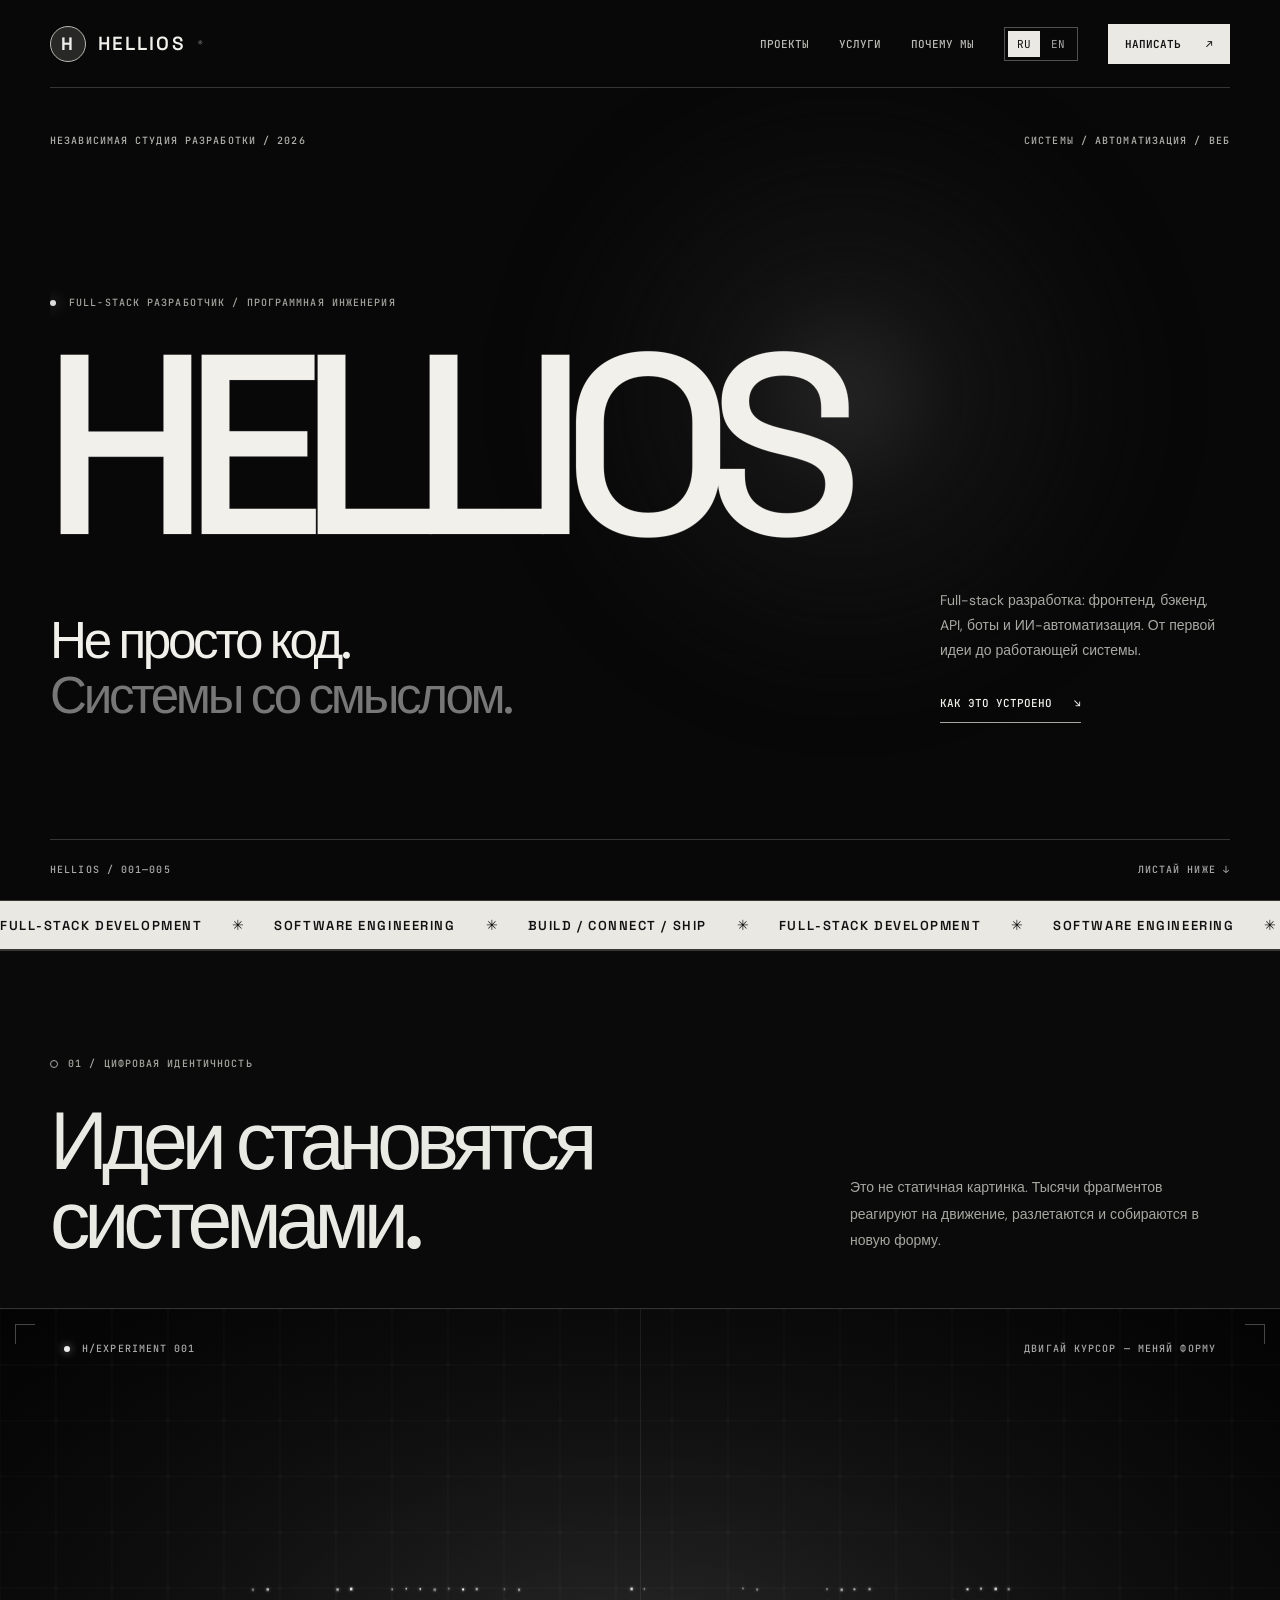
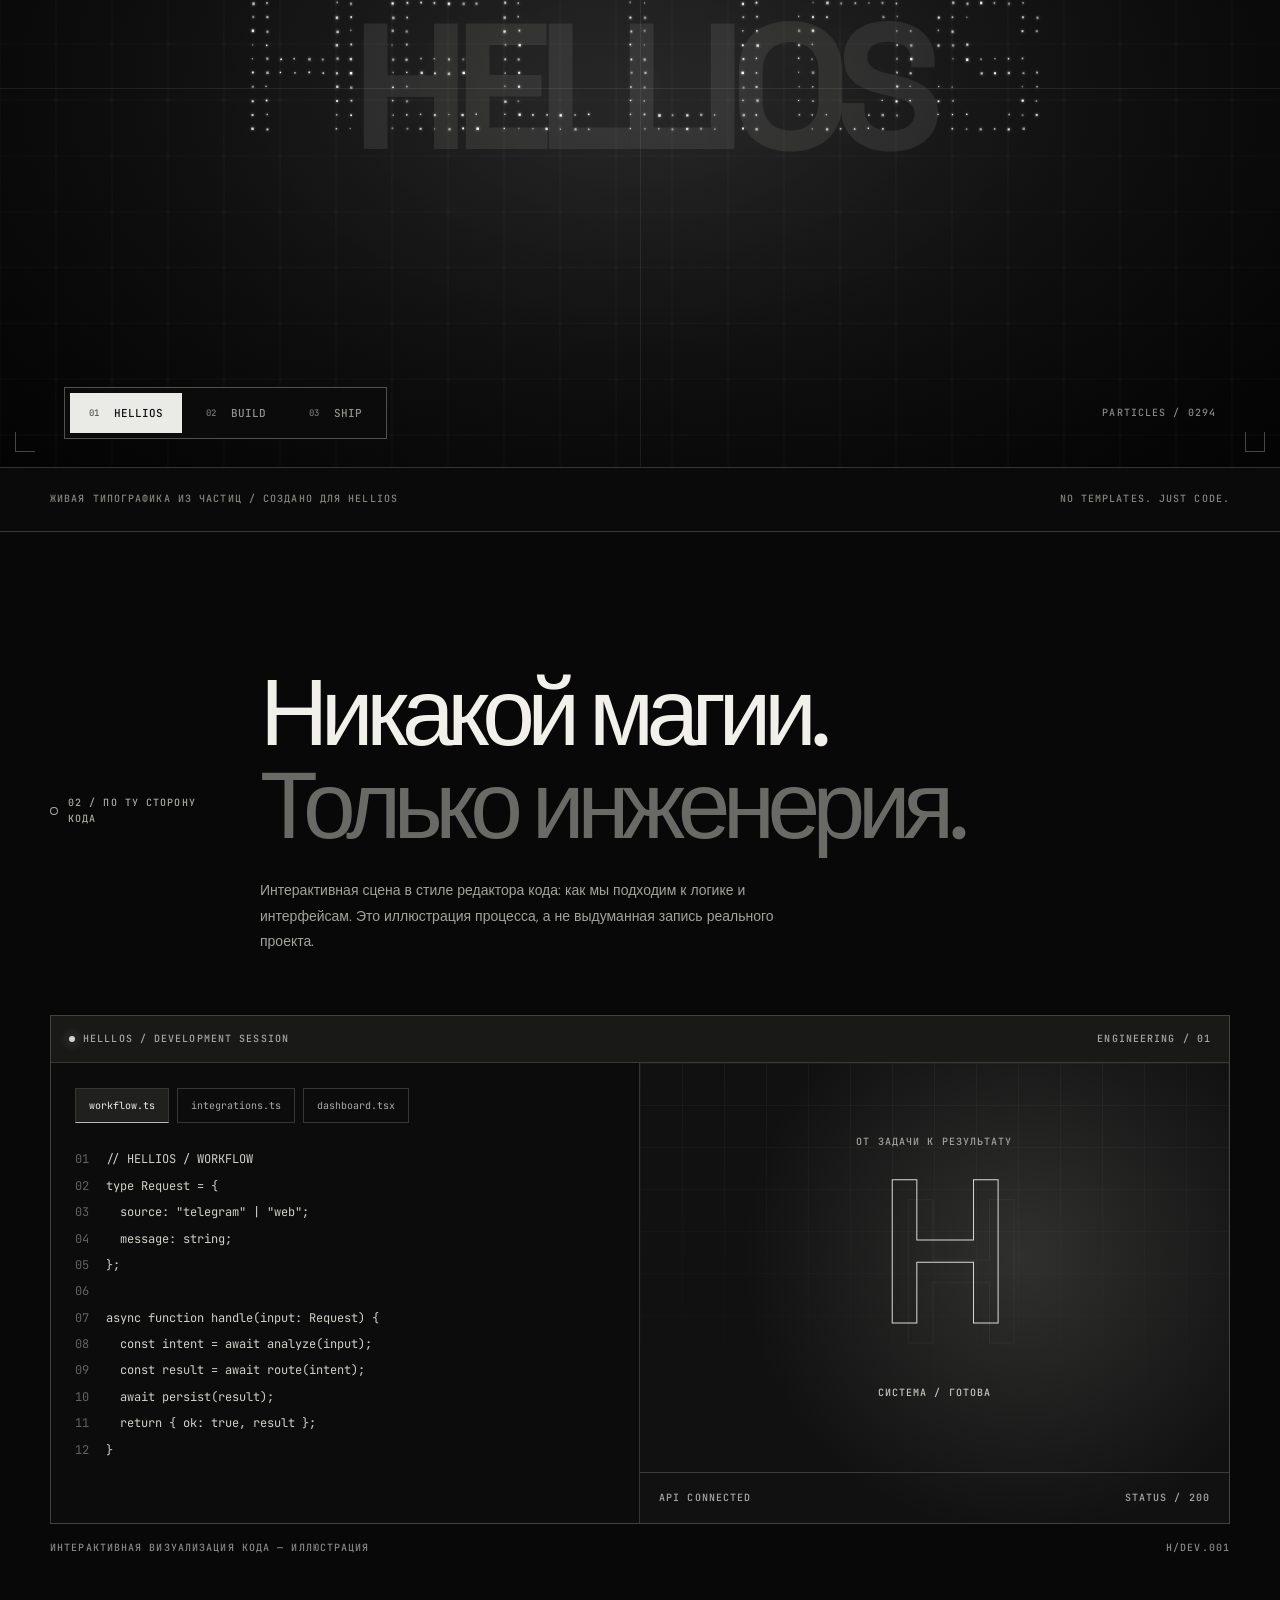
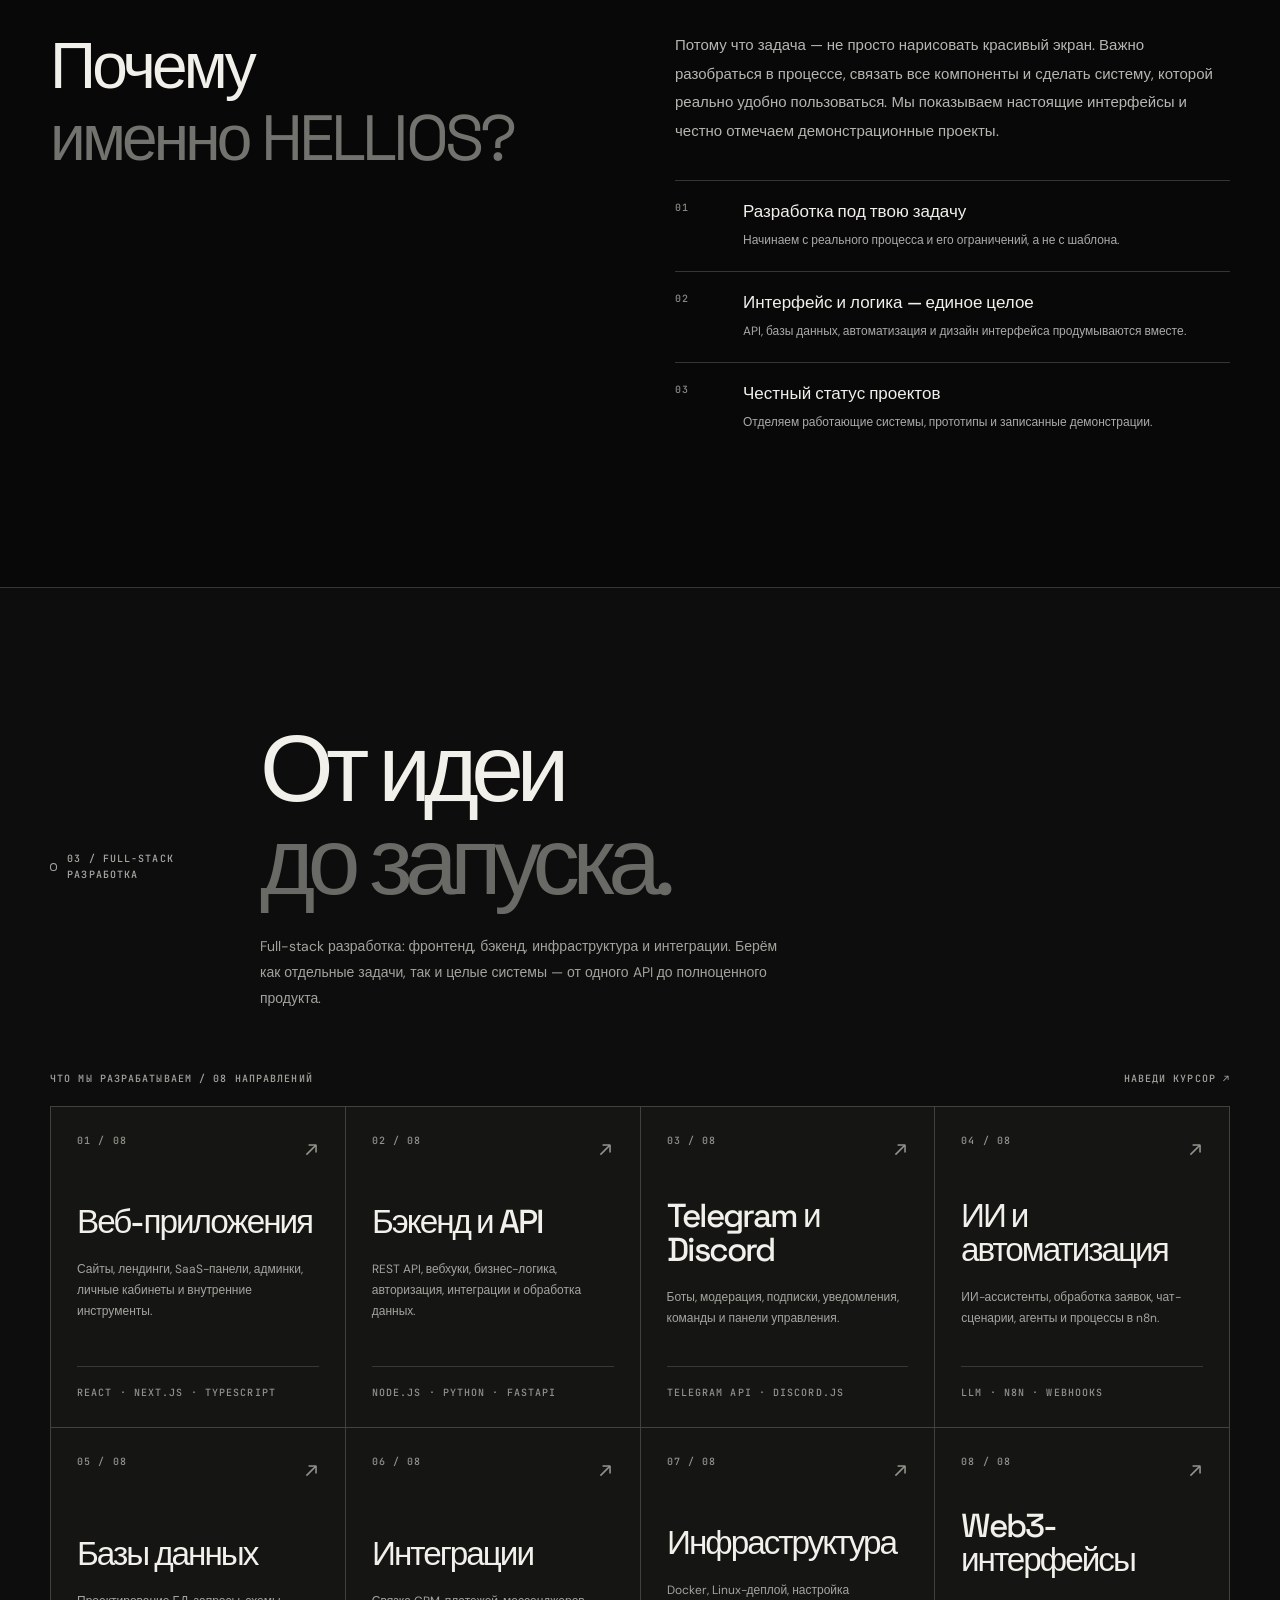
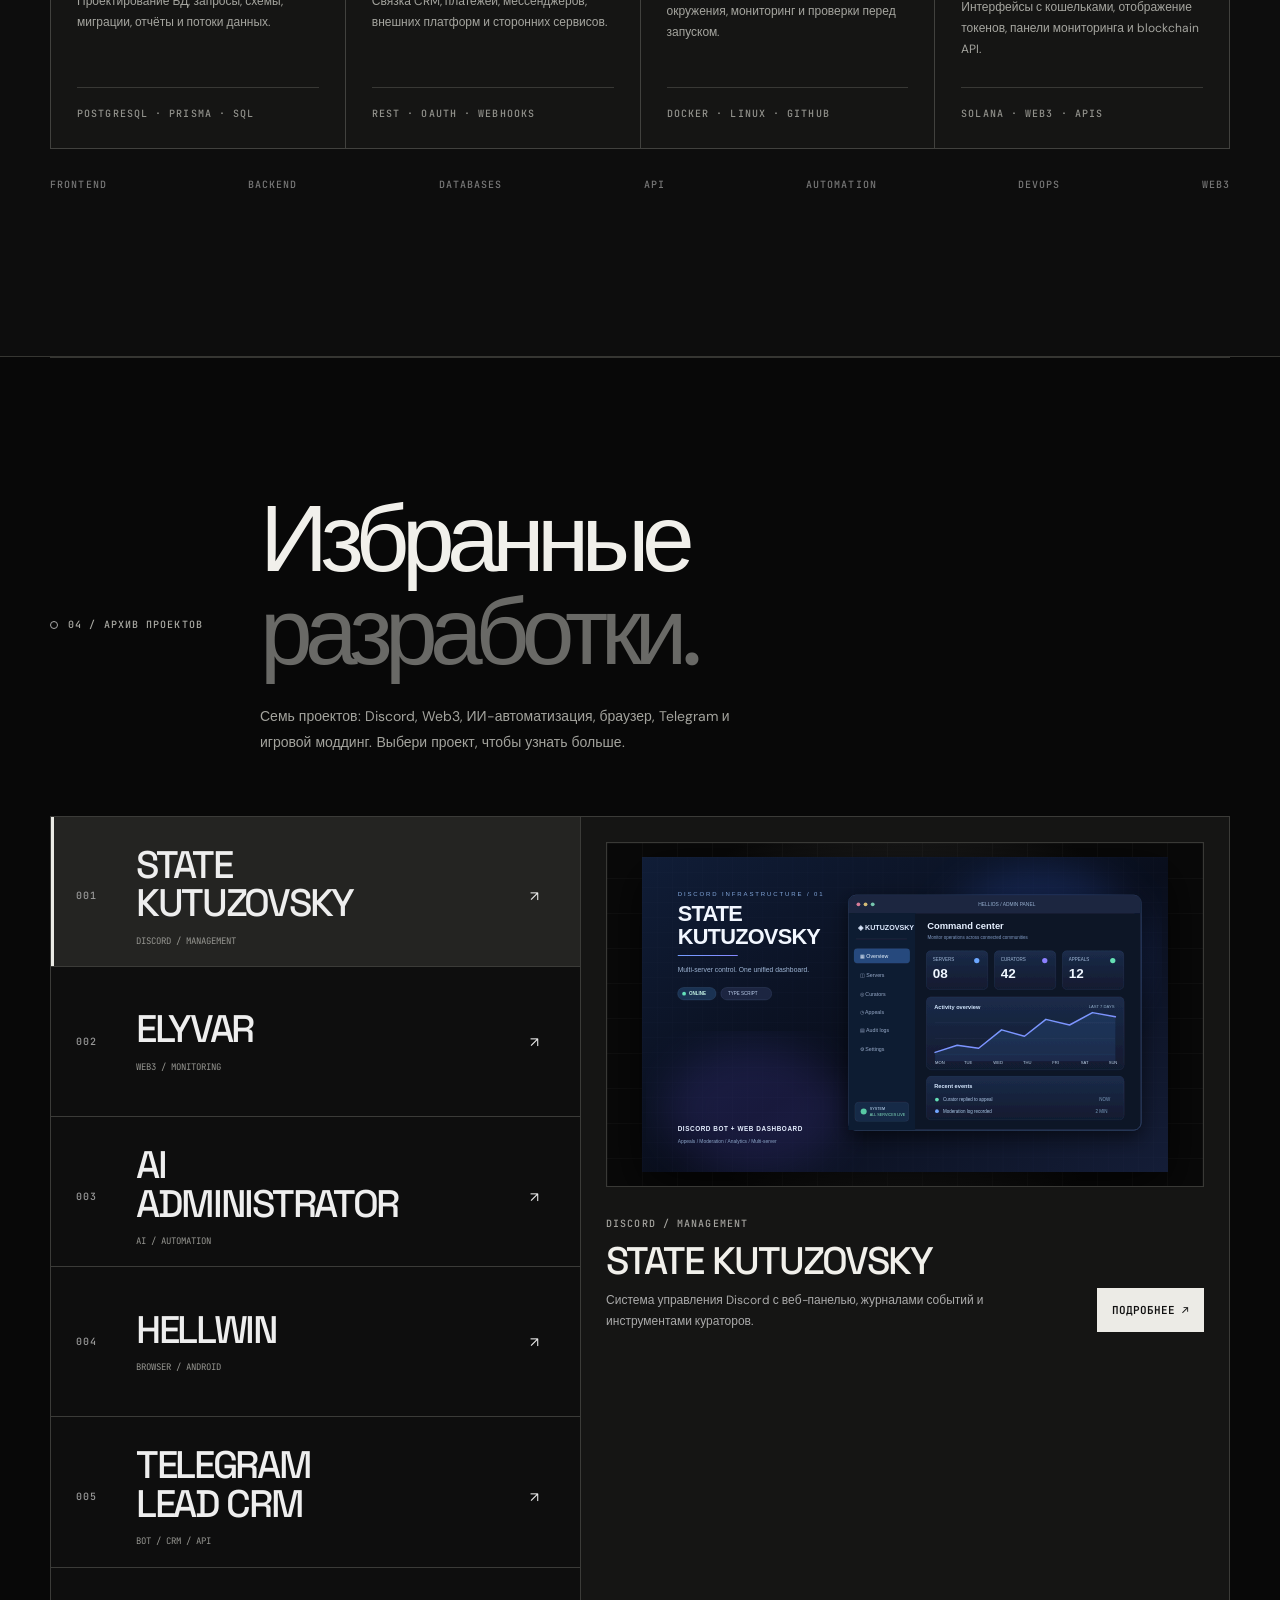
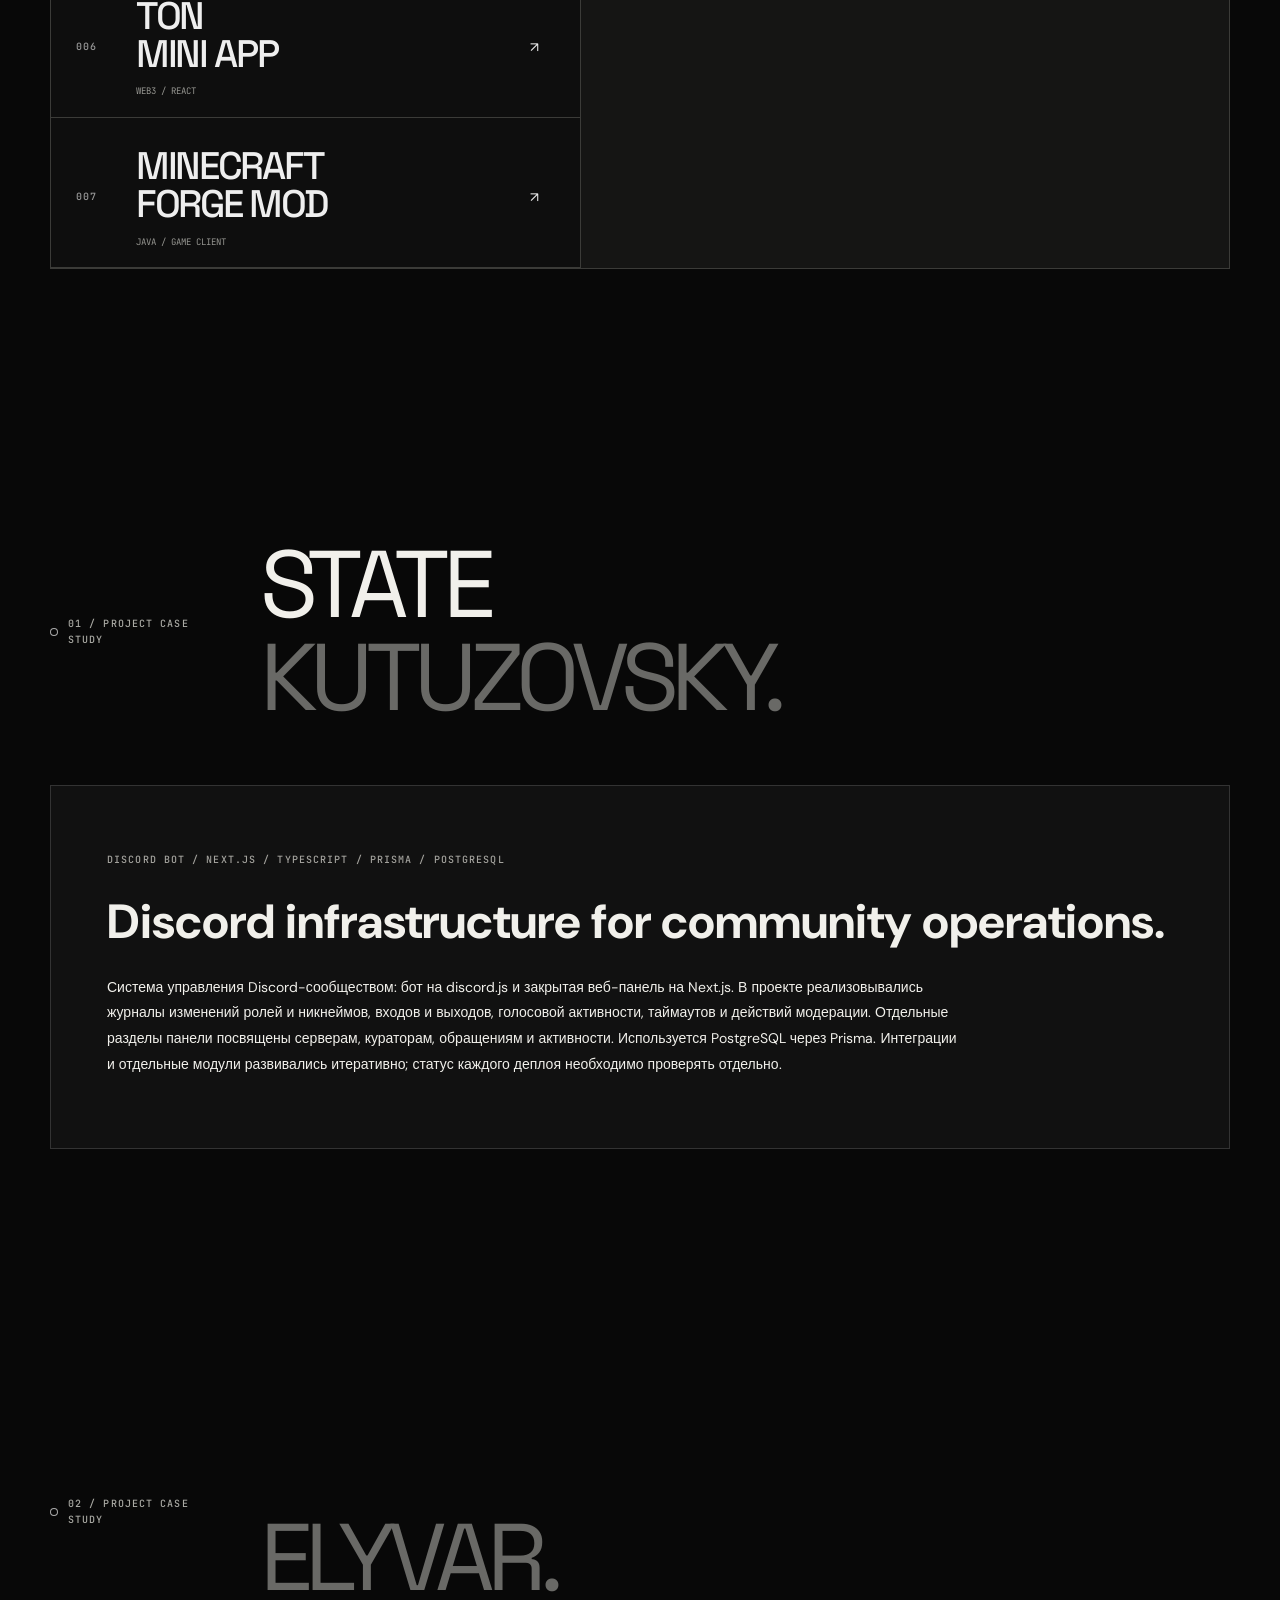
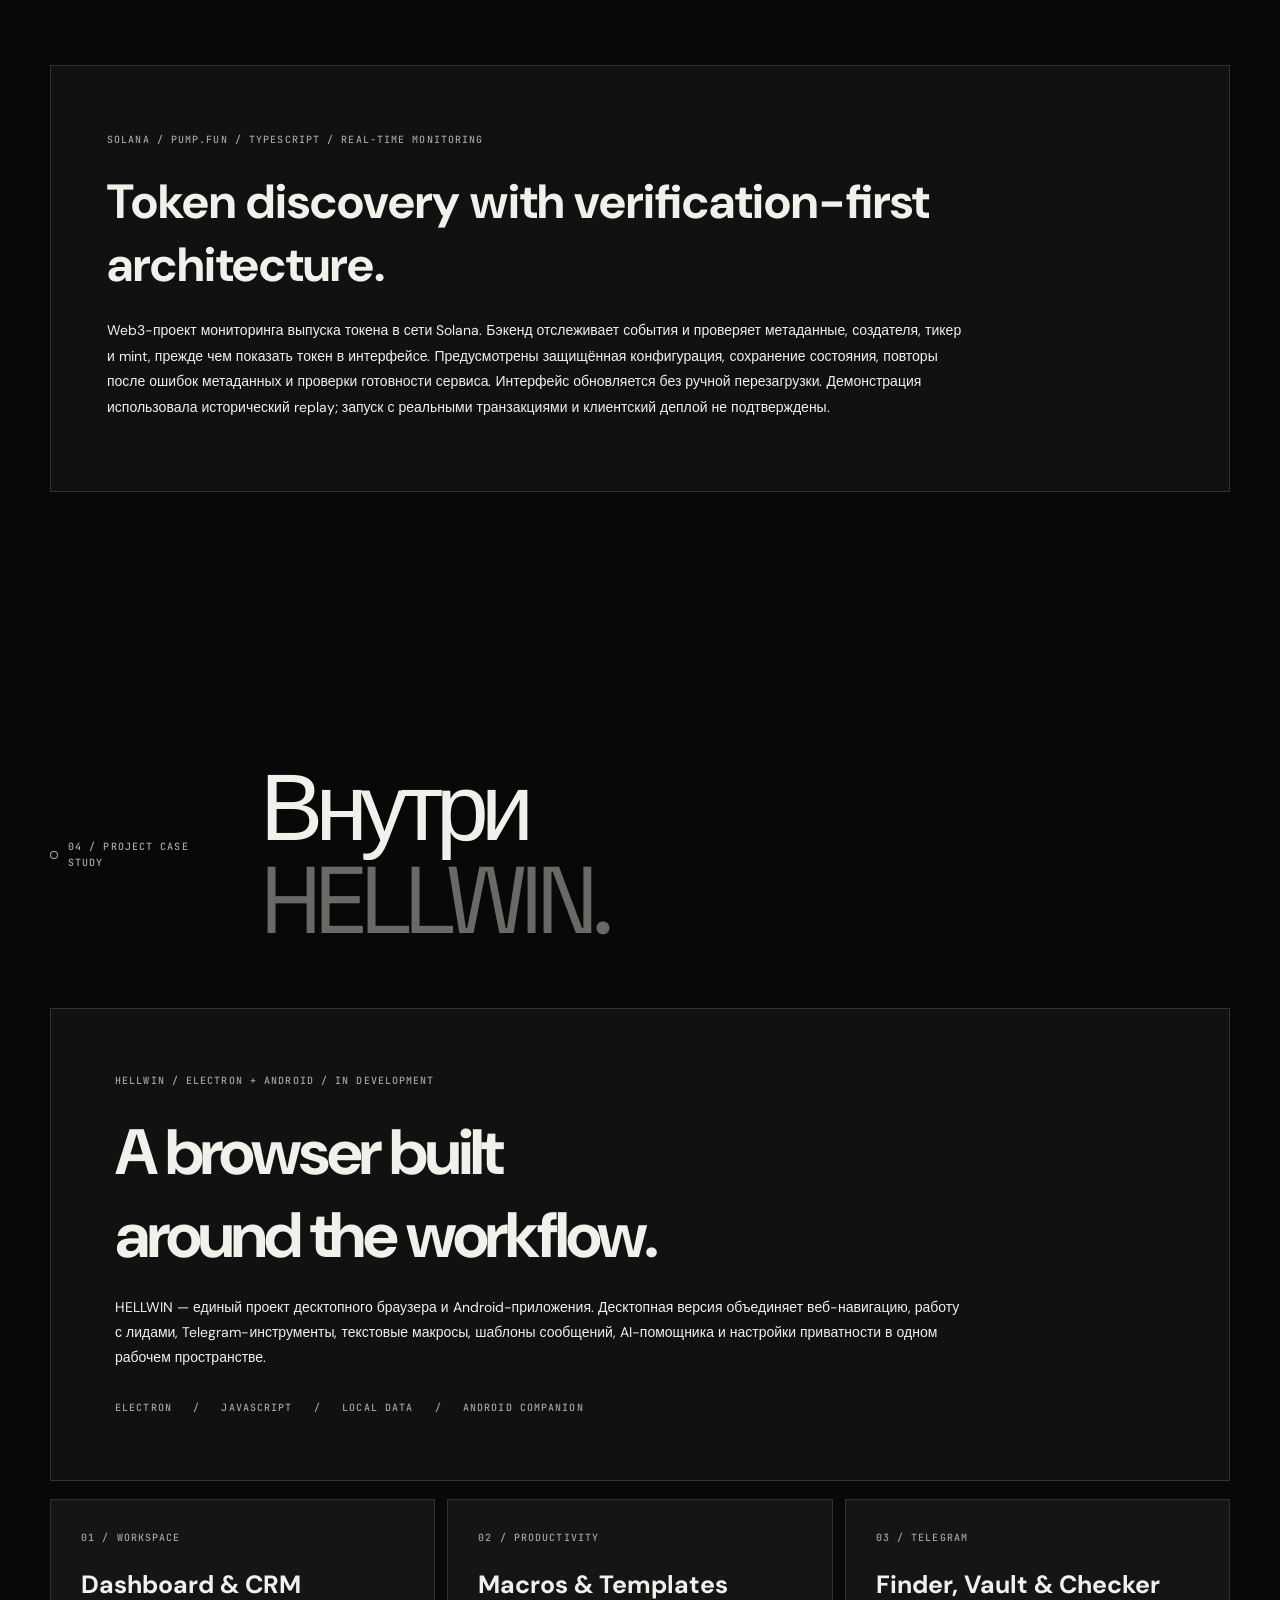
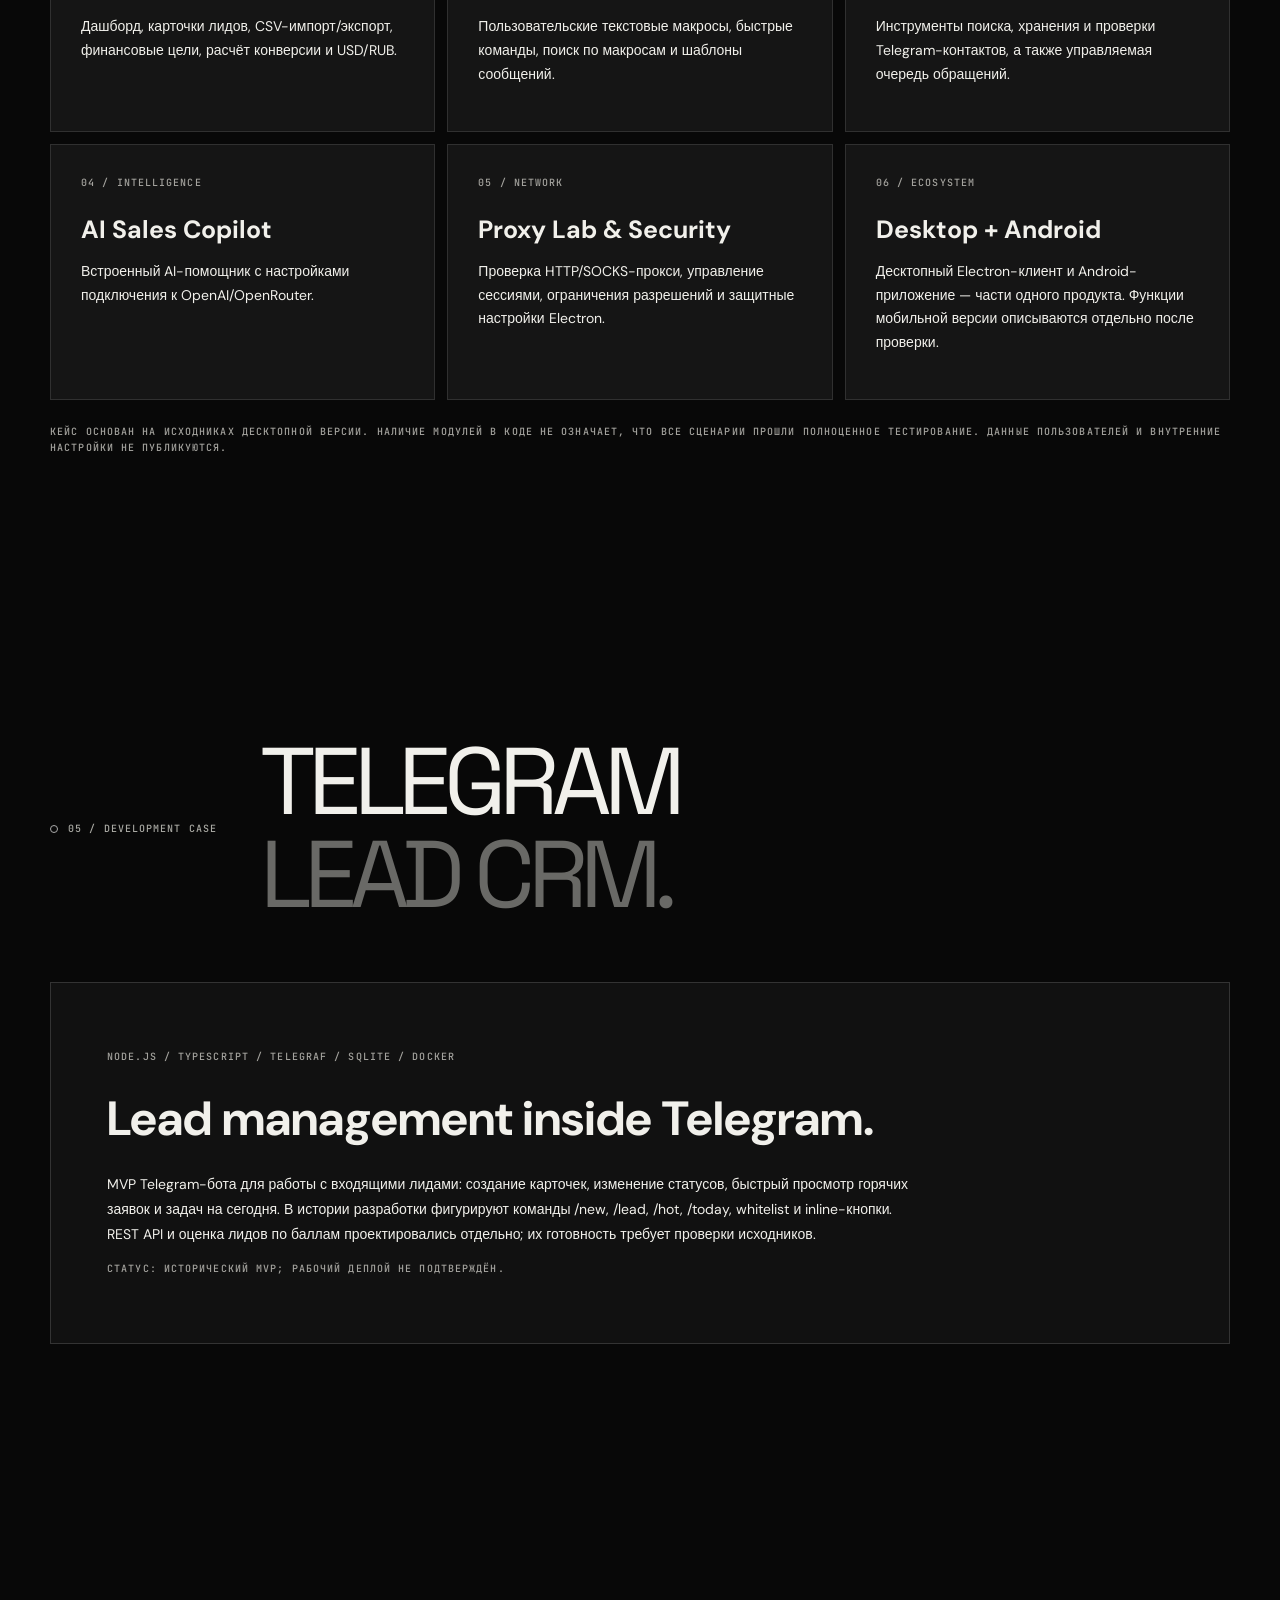
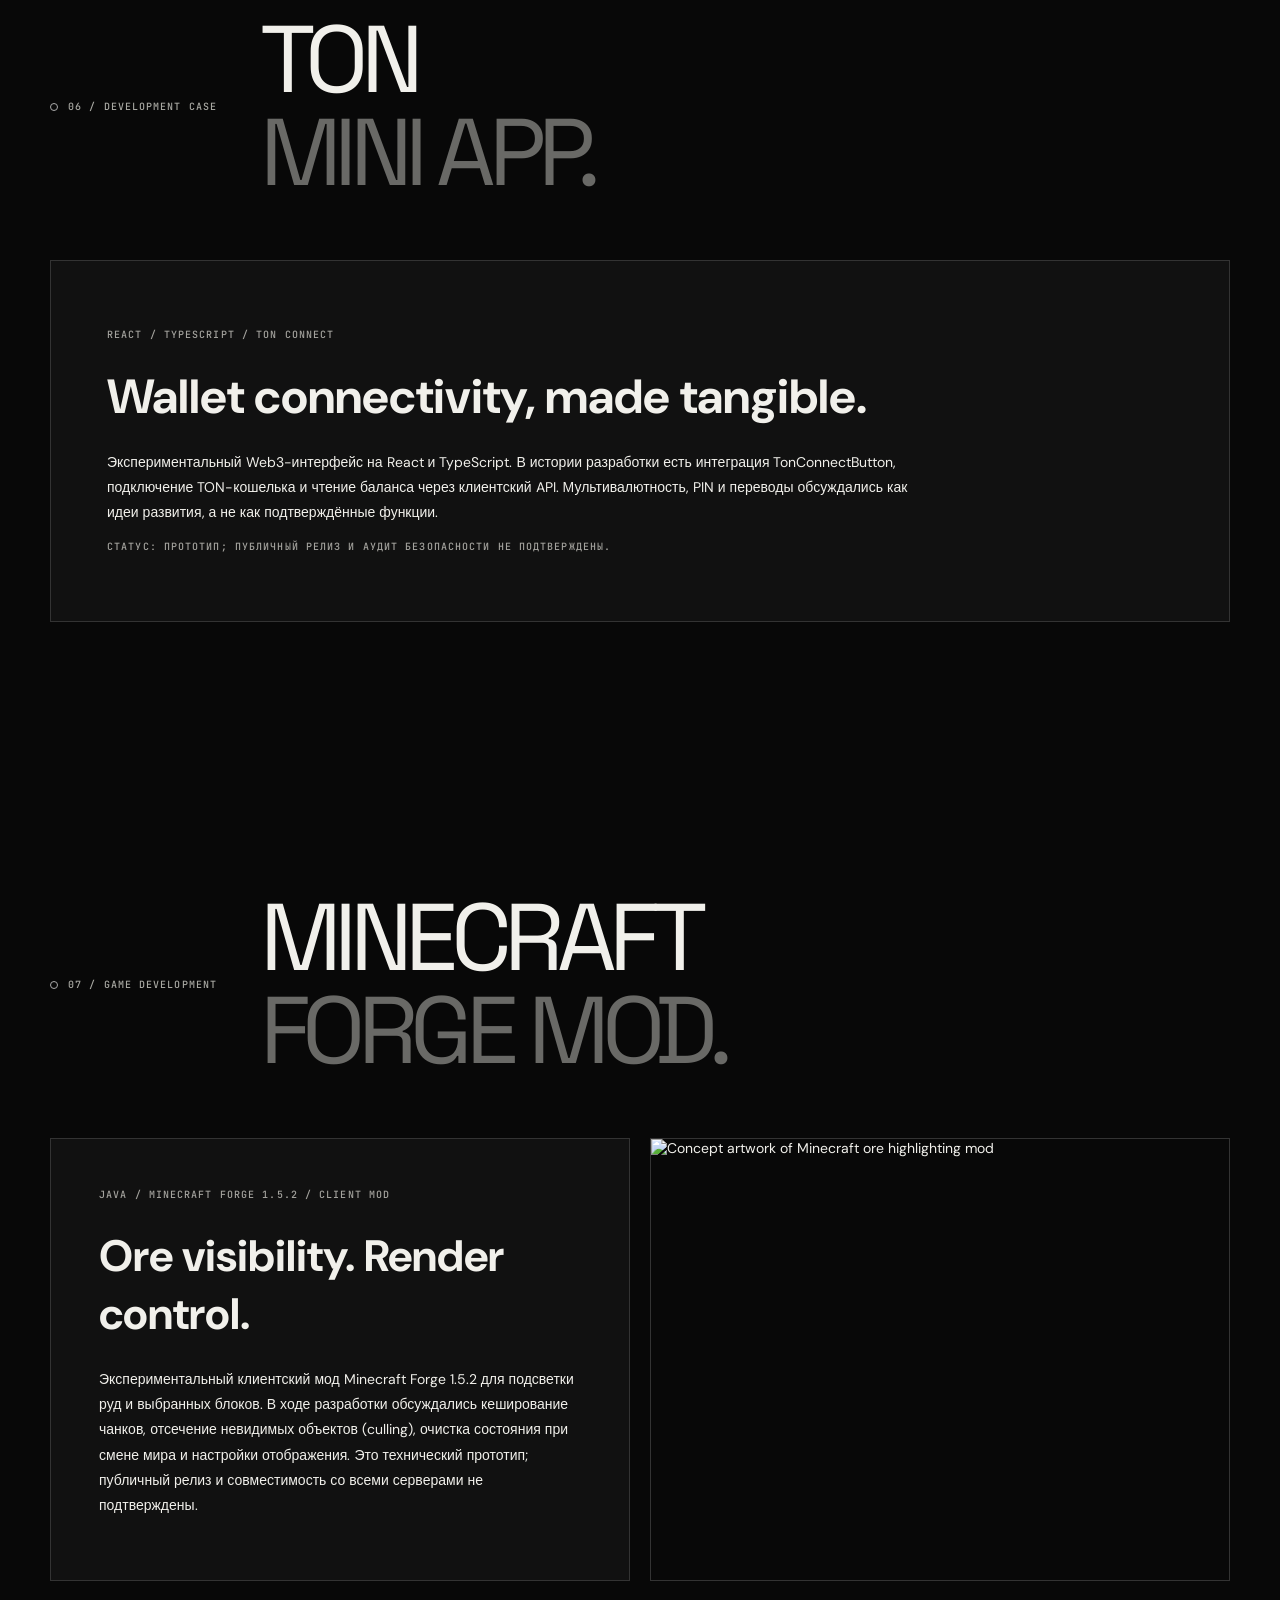
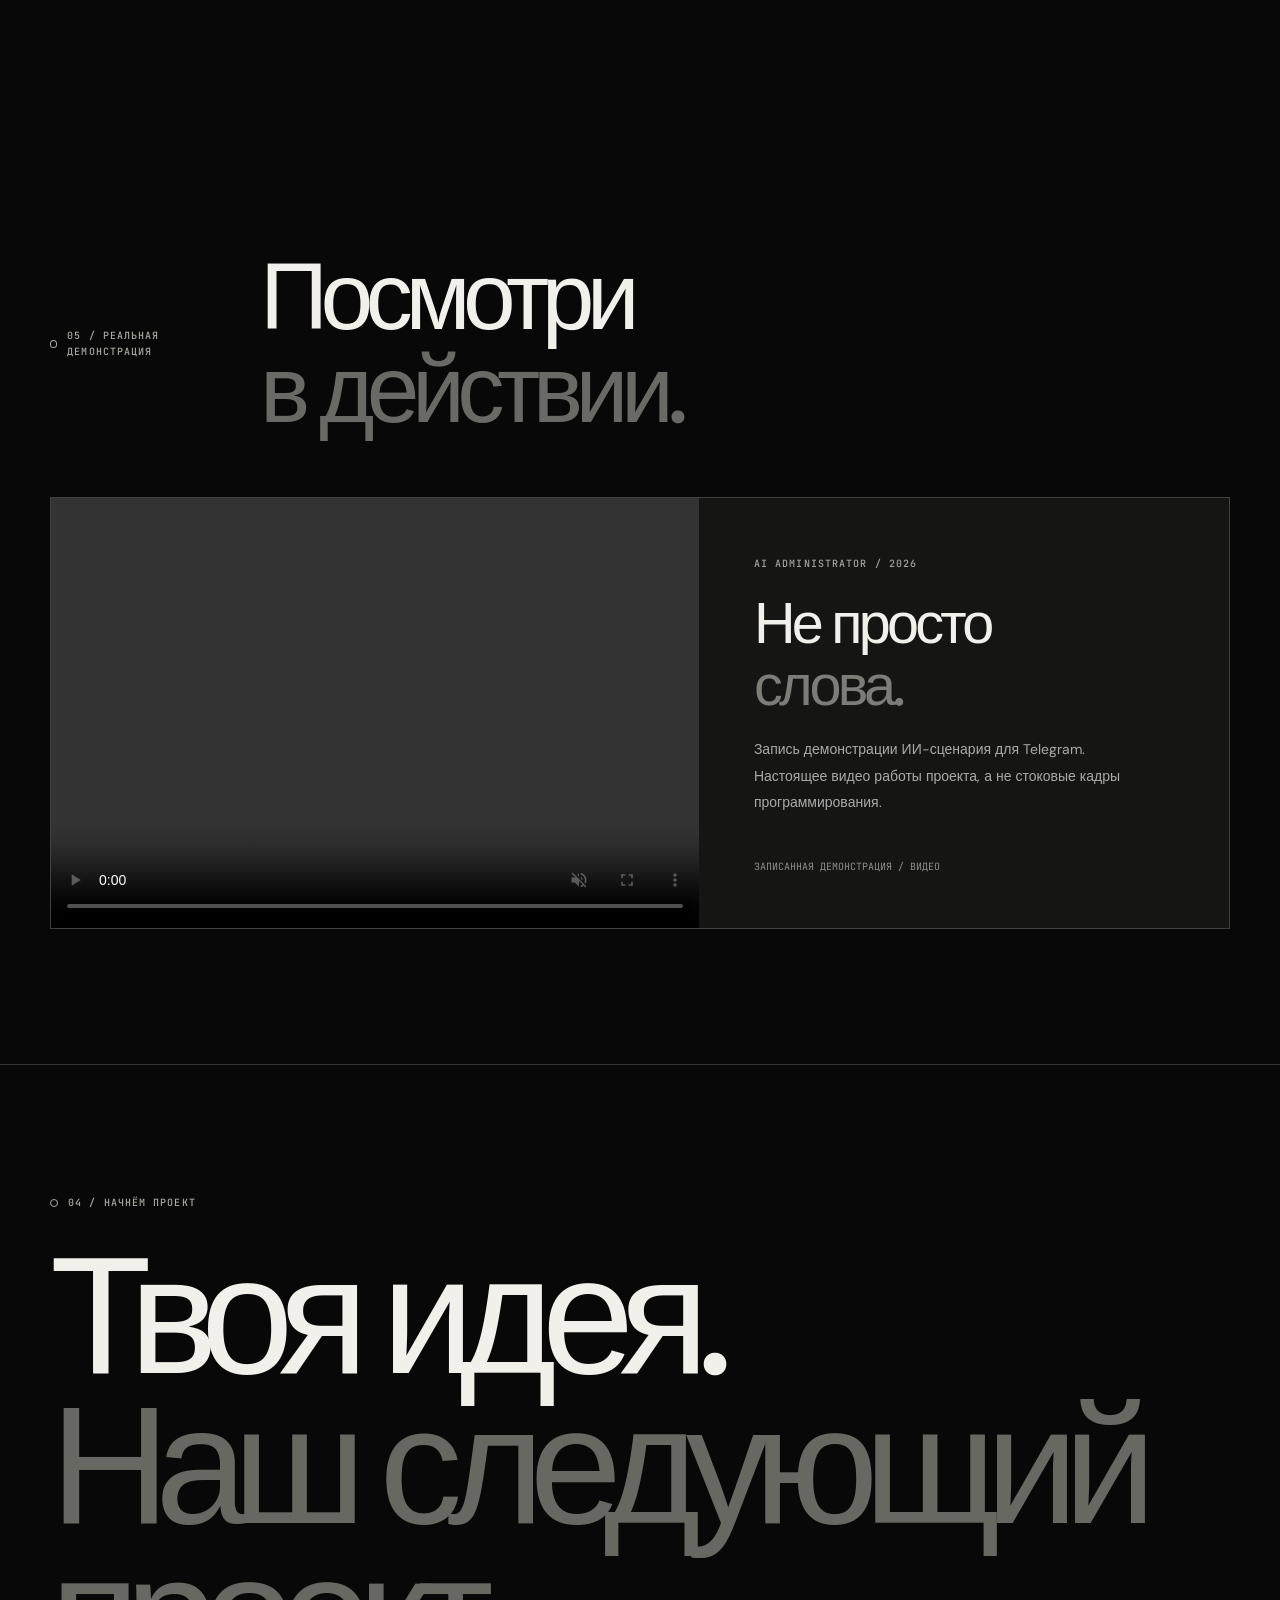
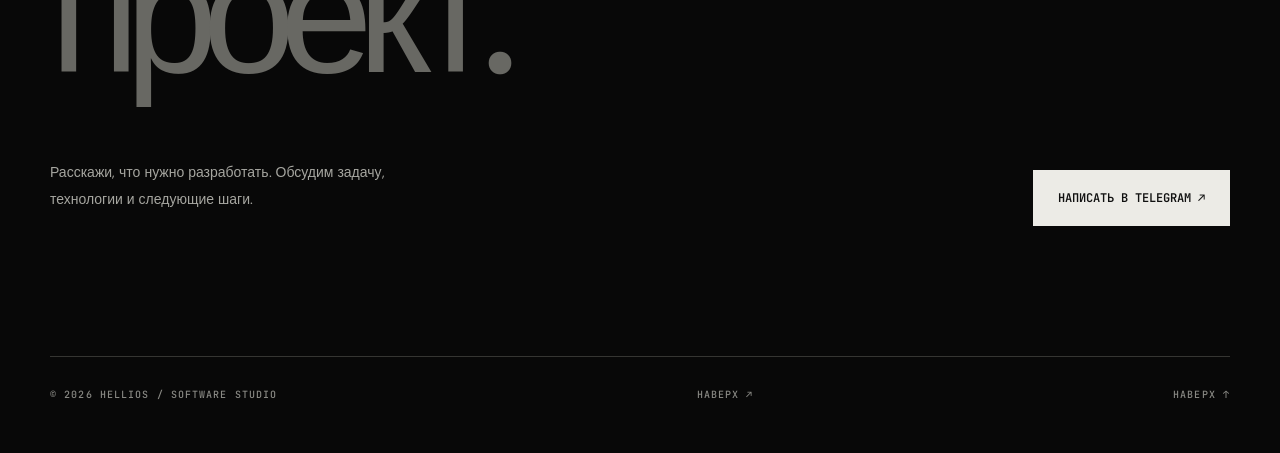
==== commit 16cea2a6: "Add seventh portfolio case: Minecraft Forge ore visualization mod" ====
--- a/index.html
+++ b/index.html
@@ -61,7 +61,7 @@
 <div class="wrap signal-footer micro"><span data-en="REAL-TIME PARTICLE TYPOGRAPHY / MADE FOR HELLIOS" data-ru="ЖИВАЯ ТИПОГРАФИКА ИЗ ЧАСТИЦ / СОЗДАНО ДЛЯ HELLIOS">ЖИВАЯ ТИПОГРАФИКА ИЗ ЧАСТИЦ / СОЗДАНО ДЛЯ HELLIOS</span><span>NO TEMPLATES. JUST CODE.</span></div></section><section class="section wrap" id="behind"><div class="sec-head reveal"><div class="kicker micro" data-en="02 / BEHIND THE BUILD" data-ru="02 / ПО ТУ СТОРОНУ КОДА">01 / ПО ТУ СТОРОНУ КОДА</div><div><h2><span data-en="Not magic." data-ru="Никакой магии.">Никакой магии.</span><br><em data-en="Just engineering." data-ru="Только инженерия.">Только инженерия.</em></h2><p data-en="An interactive code-inspired sequence. A look at the thinking behind the interfaces — not stock footage or a fabricated recording of a real project." data-ru="Интерактивная сцена в стиле редактора кода: как мы подходим к логике и интерфейсам. Это иллюстрация процесса, а не выдуманная запись реального проекта.">Интерактивная сцена в стиле редактора кода: как мы подходим к логике и интерфейсам. Это иллюстрация процесса, а не выдуманная запись реального проекта.</p></div></div>
 <div class="cinema reveal"><div class="cinema-bar micro"><span><i class="led"></i> HELLlOS / DEVELOPMENT SESSION</span><span>ENGINEERING / 01</span></div><div class="cinema-body"><div class="editor"><div class="editor-tabs"><span>workflow.ts</span><span>integrations.ts</span><span>dashboard.tsx</span></div><div class="code" id="code"></div></div><div class="output"><div class="output-grid"></div><div class="output-inner"><span class="micro muted" data-en="FROM INPUT TO OUTPUT" data-ru="ОТ ЗАДАЧИ К РЕЗУЛЬТАТУ">ОТ ЗАДАЧИ К РЕЗУЛЬТАТУ</span><div class="output-symbol">H</div><p class="micro" id="output-status" data-en="SYSTEM / READY" data-ru="СИСТЕМА / ГОТОВА">СИСТЕМА / ГОТОВА</p></div><div class="output-stats micro"><span>API CONNECTED</span><span>STATUS / 200</span></div></div></div></div><div class="cinema-note micro"><span data-en="INTERACTIVE CODE VISUALIZATION — ILLUSTRATIVE" data-ru="ИНТЕРАКТИВНАЯ ВИЗУАЛИЗАЦИЯ КОДА — ИЛЛЮСТРАЦИЯ">ИНТЕРАКТИВНАЯ ВИЗУАЛИЗАЦИЯ КОДА — ИЛЛЮСТРАЦИЯ</span><span>H/DEV.001</span></div>
 <div class="why reveal" id="why"><h3><span data-en="Why work" data-ru="Почему">Почему</span><br><em data-en="with HELLIOS?" data-ru="именно HELLIOS?">именно HELLIOS?</em></h3><div class="why-content"><p data-en="Because the goal isn't to deliver a pretty screen and disappear. It's to understand the workflow, connect the pieces and make a system that people can actually use. Our work is shown through real interfaces and clearly labelled demonstrations." data-ru="Потому что задача — не просто нарисовать красивый экран. Важно разобраться в процессе, связать все компоненты и сделать систему, которой реально удобно пользоваться. Мы показываем настоящие интерфейсы и честно отмечаем демонстрационные проекты.">Потому что задача — не просто нарисовать красивый экран. Важно разобраться в процессе, связать все компоненты и сделать систему, которой реально удобно пользоваться. Мы показываем настоящие интерфейсы и честно отмечаем демонстрационные проекты.</p><div class="proof"><span class="micro">01</span><div><strong data-en="Built for your workflow" data-ru="Разработка под твою задачу">Разработка под твою задачу</strong><p data-en="We start with the real process and its constraints, not a template." data-ru="Начинаем с реального процесса и его ограничений, а не с шаблона.">Начинаем с реального процесса и его ограничений, а не с шаблона.</p></div></div><div class="proof"><span class="micro">02</span><div><strong data-en="Frontend and backend together" data-ru="Интерфейс и логика — единое целое">Интерфейс и логика — единое целое</strong><p data-en="APIs, databases, automation and interface design are considered as one system." data-ru="API, базы данных, автоматизация и дизайн интерфейса продумываются вместе.">API, базы данных, автоматизация и дизайн интерфейса продумываются вместе.</p></div></div><div class="proof"><span class="micro">03</span><div><strong data-en="Clear project status" data-ru="Честный статус проектов">Честный статус проектов</strong><p data-en="We distinguish working systems, prototypes and recorded demos." data-ru="Отделяем работающие системы, прототипы и записанные демонстрации.">Отделяем работающие системы, прототипы и записанные демонстрации.</p></div></div></div></div></section>
-<section class="section capabilities" id="expertise"><div class="wrap"><div class="sec-head reveal"><div class="kicker micro" data-en="03 / FULL-STACK DEVELOPMENT" data-ru="03 / FULL-STACK РАЗРАБОТКА">02 / FULL-STACK РАЗРАБОТКА</div><div><h2><span data-en="From concept" data-ru="От идеи">От идеи</span><br><em data-en="to production." data-ru="до запуска.">до запуска.</em></h2><p data-en="Full-stack development across frontend, backend, infrastructure and integrations. We take on focused tasks or connected systems — from a single API to a complete product." data-ru="Full-stack разработка: фронтенд, бэкенд, инфраструктура и интеграции. Берём как отдельные задачи, так и целые системы — от одного API до полноценного продукта.">Full-stack разработка: фронтенд, бэкенд, инфраструктура и интеграции. Берём как отдельные задачи, так и целые системы — от одного API до полноценного продукта.</p></div></div><div class="cap-heading reveal"><span class="micro" data-en="WHAT WE BUILD / 08 DISCIPLINES" data-ru="ЧТО МЫ РАЗРАБАТЫВАЕМ / 08 НАПРАВЛЕНИЙ">ЧТО МЫ РАЗРАБАТЫВАЕМ / 08 НАПРАВЛЕНИЙ</span><span class="micro" data-en="HOVER TO INTERACT ↗" data-ru="НАВЕДИ КУРСОР ↗">НАВЕДИ КУРСОР ↗</span></div><div class="cap-grid reveal"><article class="cap-card" tabindex="0"><div class="cap-top micro"><span>01 / 08</span><span class="cap-plus" aria-hidden="true">↗</span></div><div class="cap-content"><h3 class="dust-title" data-en="Web applications" data-ru="Веб-приложения">Веб-приложения</h3><p data-en="Websites, landing pages, SaaS dashboards, admin panels, portals and internal tools." data-ru="Сайты, лендинги, SaaS-панели, админки, личные кабинеты и внутренние инструменты.">Сайты, лендинги, SaaS-панели, админки, личные кабинеты и внутренние инструменты.</p></div><div class="cap-stack micro">React · Next.js · TypeScript</div></article><article class="cap-card" tabindex="0"><div class="cap-top micro"><span>02 / 08</span><span class="cap-plus" aria-hidden="true">↗</span></div><div class="cap-content"><h3 class="dust-title" data-en="Backend & API" data-ru="Бэкенд и API">Бэкенд и API</h3><p data-en="REST APIs, webhooks, business logic, authentication, integrations and data processing." data-ru="REST API, вебхуки, бизнес-логика, авторизация, интеграции и обработка данных.">REST API, вебхуки, бизнес-логика, авторизация, интеграции и обработка данных.</p></div><div class="cap-stack micro">Node.js · Python · FastAPI</div></article><article class="cap-card" tabindex="0"><div class="cap-top micro"><span>03 / 08</span><span class="cap-plus" aria-hidden="true">↗</span></div><div class="cap-content"><h3 class="dust-title" data-en="Telegram & Discord" data-ru="Telegram и Discord">Telegram и Discord</h3><p data-en="Bots, moderation, subscriptions, notifications, custom commands and control panels." data-ru="Боты, модерация, подписки, уведомления, команды и панели управления.">Боты, модерация, подписки, уведомления, команды и панели управления.</p></div><div class="cap-stack micro">Telegram API · discord.js</div></article><article class="cap-card" tabindex="0"><div class="cap-top micro"><span>04 / 08</span><span class="cap-plus" aria-hidden="true">↗</span></div><div class="cap-content"><h3 class="dust-title" data-en="AI & automation" data-ru="ИИ и автоматизация">ИИ и автоматизация</h3><p data-en="AI assistants, customer request routing, chat workflows, agents and n8n scenarios." data-ru="ИИ-ассистенты, обработка заявок, чат-сценарии, агенты и процессы в n8n.">ИИ-ассистенты, обработка заявок, чат-сценарии, агенты и процессы в n8n.</p></div><div class="cap-stack micro">LLM · n8n · Webhooks</div></article><article class="cap-card" tabindex="0"><div class="cap-top micro"><span>05 / 08</span><span class="cap-plus" aria-hidden="true">↗</span></div><div class="cap-content"><h3 class="dust-title" data-en="Databases & data" data-ru="Базы данных">Базы данных</h3><p data-en="Database design, queries, schemas, migrations, reports and connected data flows." data-ru="Проектирование БД, запросы, схемы, миграции, отчёты и потоки данных.">Проектирование БД, запросы, схемы, миграции, отчёты и потоки данных.</p></div><div class="cap-stack micro">PostgreSQL · Prisma · SQL</div></article><article class="cap-card" tabindex="0"><div class="cap-top micro"><span>06 / 08</span><span class="cap-plus" aria-hidden="true">↗</span></div><div class="cap-content"><h3 class="dust-title" data-en="Integrations" data-ru="Интеграции">Интеграции</h3><p data-en="Connect CRMs, payments, messaging, external platforms and third-party services." data-ru="Связка CRM, платежей, мессенджеров, внешних платформ и сторонних сервисов.">Связка CRM, платежей, мессенджеров, внешних платформ и сторонних сервисов.</p></div><div class="cap-stack micro">REST · OAuth · Webhooks</div></article><article class="cap-card" tabindex="0"><div class="cap-top micro"><span>07 / 08</span><span class="cap-plus" aria-hidden="true">↗</span></div><div class="cap-content"><h3 class="dust-title" data-en="Infrastructure" data-ru="Инфраструктура">Инфраструктура</h3><p data-en="Dockerized services, Linux deployment, environment setup, monitoring and production checks." data-ru="Docker, Linux-деплой, настройка окружения, мониторинг и проверки перед запуском.">Docker, Linux-деплой, настройка окружения, мониторинг и проверки перед запуском.</p></div><div class="cap-stack micro">Docker · Linux · GitHub</div></article><article class="cap-card" tabindex="0"><div class="cap-top micro"><span>08 / 08</span><span class="cap-plus" aria-hidden="true">↗</span></div><div class="cap-content"><h3 class="dust-title" data-en="Web3 interfaces" data-ru="Web3-интерфейсы">Web3-интерфейсы</h3><p data-en="Wallet-aware interfaces, token data displays, monitoring dashboards and blockchain API integrations." data-ru="Интерфейсы с кошельками, отображение токенов, панели мониторинга и blockchain API.">Интерфейсы с кошельками, отображение токенов, панели мониторинга и blockchain API.</p></div><div class="cap-stack micro">Solana · Web3 · APIs</div></article></div><div class="stackline micro reveal"><span>FRONTEND</span><span>BACKEND</span><span>DATABASES</span><span>API</span><span>AUTOMATION</span><span>DEVOPS</span><span>WEB3</span></div></div></section><section class="section wrap archive" id="work"><div class="sec-head reveal"><div class="kicker micro" data-en="04 / THE ARCHIVE" data-ru="04 / АРХИВ ПРОЕКТОВ">02 / АРХИВ ПРОЕКТОВ</div><div><h2><span data-en="Selected" data-ru="Избранные">Избранные</span><br><em data-en="systems." data-ru="разработки.">разработки.</em></h2><p data-en="Six projects across software, automation, Web3, Telegram and browser development. Select a project to explore." data-ru="Шесть проектов: Discord-системы, Web3, ИИ-автоматизация, браузер и Telegram-разработка. Выбери проект, чтобы узнать больше.">Шесть разработок — от ботов и CRM до собственного браузера и Web3-интерфейсов. Выбери проект, чтобы узнать больше.</p></div></div><div class="archive-ui reveal"><div class="archive-nav"><button class="archive-select" data-project="state" aria-pressed="true"><span class="micro">001</span><span><strong>STATE<br>KUTUZOVSKY</strong><small>DISCORD / MANAGEMENT</small></span><span>↗</span></button><button class="archive-select" data-project="elyvar" aria-pressed="false"><span class="micro">002</span><span><strong>ELYVAR</strong><small>WEB3 / MONITORING</small></span><span>↗</span></button><button class="archive-select" data-project="ai" aria-pressed="false"><span class="micro">003</span><span><strong>AI<br>ADMINISTRATOR</strong><small>AI / AUTOMATION</small></span><span>↗</span></button><button class="archive-select" data-project="hellwin" aria-pressed="false"><span class="micro">004</span><span><strong>HELLWIN</strong><small>BROWSER / ANDROID</small></span><span>↗</span></button><button class="archive-select" data-project="leadcrm" aria-pressed="false"><span class="micro">005</span><span><strong>TELEGRAM<br>LEAD CRM</strong><small>BOT / CRM / API</small></span><span>↗</span></button><button class="archive-select" data-project="tonapp" aria-pressed="false"><span class="micro">006</span><span><strong>TON<br>MINI APP</strong><small>WEB3 / REACT</small></span><span>↗</span></button></div><div class="archive-panel"><div class="archive-media"><img id="archive-img" src="assets/state-showcase.svg?v=15" alt="State Kutuzovsky showcase artwork"><video id="archive-video" muted playsinline loop preload="none" hidden></video></div><div class="archive-panel-bottom"><div><span class="micro muted" id="archive-type">DISCORD / MANAGEMENT</span><h3 id="archive-title">STATE KUTUZOVSKY</h3><p id="archive-desc">Система управления Discord с веб-панелью, журналами событий и инструментами кураторов.</p></div><a id="archive-link" href="#project-details" data-en="DETAILS ↗" data-ru="ПОДРОБНЕЕ ↗">ПОДРОБНЕЕ ↗</a></div></div></div></section>
+<section class="section capabilities" id="expertise"><div class="wrap"><div class="sec-head reveal"><div class="kicker micro" data-en="03 / FULL-STACK DEVELOPMENT" data-ru="03 / FULL-STACK РАЗРАБОТКА">02 / FULL-STACK РАЗРАБОТКА</div><div><h2><span data-en="From concept" data-ru="От идеи">От идеи</span><br><em data-en="to production." data-ru="до запуска.">до запуска.</em></h2><p data-en="Full-stack development across frontend, backend, infrastructure and integrations. We take on focused tasks or connected systems — from a single API to a complete product." data-ru="Full-stack разработка: фронтенд, бэкенд, инфраструктура и интеграции. Берём как отдельные задачи, так и целые системы — от одного API до полноценного продукта.">Full-stack разработка: фронтенд, бэкенд, инфраструктура и интеграции. Берём как отдельные задачи, так и целые системы — от одного API до полноценного продукта.</p></div></div><div class="cap-heading reveal"><span class="micro" data-en="WHAT WE BUILD / 08 DISCIPLINES" data-ru="ЧТО МЫ РАЗРАБАТЫВАЕМ / 08 НАПРАВЛЕНИЙ">ЧТО МЫ РАЗРАБАТЫВАЕМ / 08 НАПРАВЛЕНИЙ</span><span class="micro" data-en="HOVER TO INTERACT ↗" data-ru="НАВЕДИ КУРСОР ↗">НАВЕДИ КУРСОР ↗</span></div><div class="cap-grid reveal"><article class="cap-card" tabindex="0"><div class="cap-top micro"><span>01 / 08</span><span class="cap-plus" aria-hidden="true">↗</span></div><div class="cap-content"><h3 class="dust-title" data-en="Web applications" data-ru="Веб-приложения">Веб-приложения</h3><p data-en="Websites, landing pages, SaaS dashboards, admin panels, portals and internal tools." data-ru="Сайты, лендинги, SaaS-панели, админки, личные кабинеты и внутренние инструменты.">Сайты, лендинги, SaaS-панели, админки, личные кабинеты и внутренние инструменты.</p></div><div class="cap-stack micro">React · Next.js · TypeScript</div></article><article class="cap-card" tabindex="0"><div class="cap-top micro"><span>02 / 08</span><span class="cap-plus" aria-hidden="true">↗</span></div><div class="cap-content"><h3 class="dust-title" data-en="Backend & API" data-ru="Бэкенд и API">Бэкенд и API</h3><p data-en="REST APIs, webhooks, business logic, authentication, integrations and data processing." data-ru="REST API, вебхуки, бизнес-логика, авторизация, интеграции и обработка данных.">REST API, вебхуки, бизнес-логика, авторизация, интеграции и обработка данных.</p></div><div class="cap-stack micro">Node.js · Python · FastAPI</div></article><article class="cap-card" tabindex="0"><div class="cap-top micro"><span>03 / 08</span><span class="cap-plus" aria-hidden="true">↗</span></div><div class="cap-content"><h3 class="dust-title" data-en="Telegram & Discord" data-ru="Telegram и Discord">Telegram и Discord</h3><p data-en="Bots, moderation, subscriptions, notifications, custom commands and control panels." data-ru="Боты, модерация, подписки, уведомления, команды и панели управления.">Боты, модерация, подписки, уведомления, команды и панели управления.</p></div><div class="cap-stack micro">Telegram API · discord.js</div></article><article class="cap-card" tabindex="0"><div class="cap-top micro"><span>04 / 08</span><span class="cap-plus" aria-hidden="true">↗</span></div><div class="cap-content"><h3 class="dust-title" data-en="AI & automation" data-ru="ИИ и автоматизация">ИИ и автоматизация</h3><p data-en="AI assistants, customer request routing, chat workflows, agents and n8n scenarios." data-ru="ИИ-ассистенты, обработка заявок, чат-сценарии, агенты и процессы в n8n.">ИИ-ассистенты, обработка заявок, чат-сценарии, агенты и процессы в n8n.</p></div><div class="cap-stack micro">LLM · n8n · Webhooks</div></article><article class="cap-card" tabindex="0"><div class="cap-top micro"><span>05 / 08</span><span class="cap-plus" aria-hidden="true">↗</span></div><div class="cap-content"><h3 class="dust-title" data-en="Databases & data" data-ru="Базы данных">Базы данных</h3><p data-en="Database design, queries, schemas, migrations, reports and connected data flows." data-ru="Проектирование БД, запросы, схемы, миграции, отчёты и потоки данных.">Проектирование БД, запросы, схемы, миграции, отчёты и потоки данных.</p></div><div class="cap-stack micro">PostgreSQL · Prisma · SQL</div></article><article class="cap-card" tabindex="0"><div class="cap-top micro"><span>06 / 08</span><span class="cap-plus" aria-hidden="true">↗</span></div><div class="cap-content"><h3 class="dust-title" data-en="Integrations" data-ru="Интеграции">Интеграции</h3><p data-en="Connect CRMs, payments, messaging, external platforms and third-party services." data-ru="Связка CRM, платежей, мессенджеров, внешних платформ и сторонних сервисов.">Связка CRM, платежей, мессенджеров, внешних платформ и сторонних сервисов.</p></div><div class="cap-stack micro">REST · OAuth · Webhooks</div></article><article class="cap-card" tabindex="0"><div class="cap-top micro"><span>07 / 08</span><span class="cap-plus" aria-hidden="true">↗</span></div><div class="cap-content"><h3 class="dust-title" data-en="Infrastructure" data-ru="Инфраструктура">Инфраструктура</h3><p data-en="Dockerized services, Linux deployment, environment setup, monitoring and production checks." data-ru="Docker, Linux-деплой, настройка окружения, мониторинг и проверки перед запуском.">Docker, Linux-деплой, настройка окружения, мониторинг и проверки перед запуском.</p></div><div class="cap-stack micro">Docker · Linux · GitHub</div></article><article class="cap-card" tabindex="0"><div class="cap-top micro"><span>08 / 08</span><span class="cap-plus" aria-hidden="true">↗</span></div><div class="cap-content"><h3 class="dust-title" data-en="Web3 interfaces" data-ru="Web3-интерфейсы">Web3-интерфейсы</h3><p data-en="Wallet-aware interfaces, token data displays, monitoring dashboards and blockchain API integrations." data-ru="Интерфейсы с кошельками, отображение токенов, панели мониторинга и blockchain API.">Интерфейсы с кошельками, отображение токенов, панели мониторинга и blockchain API.</p></div><div class="cap-stack micro">Solana · Web3 · APIs</div></article></div><div class="stackline micro reveal"><span>FRONTEND</span><span>BACKEND</span><span>DATABASES</span><span>API</span><span>AUTOMATION</span><span>DEVOPS</span><span>WEB3</span></div></div></section><section class="section wrap archive" id="work"><div class="sec-head reveal"><div class="kicker micro" data-en="04 / THE ARCHIVE" data-ru="04 / АРХИВ ПРОЕКТОВ">02 / АРХИВ ПРОЕКТОВ</div><div><h2><span data-en="Selected" data-ru="Избранные">Избранные</span><br><em data-en="systems." data-ru="разработки.">разработки.</em></h2><p data-en="Seven projects spanning software, automation, Web3, Telegram, browser and game modding. Select a project to explore." data-ru="Семь проектов: Discord, Web3, ИИ-автоматизация, браузер, Telegram и игровой моддинг. Выбери проект, чтобы узнать больше.">Семь разработок — от ботов и CRM до браузера, Web3 и Minecraft-мода. Выбери проект, чтобы узнать больше.</p></div></div><div class="archive-ui reveal"><div class="archive-nav"><button class="archive-select" data-project="state" aria-pressed="true"><span class="micro">001</span><span><strong>STATE<br>KUTUZOVSKY</strong><small>DISCORD / MANAGEMENT</small></span><span>↗</span></button><button class="archive-select" data-project="elyvar" aria-pressed="false"><span class="micro">002</span><span><strong>ELYVAR</strong><small>WEB3 / MONITORING</small></span><span>↗</span></button><button class="archive-select" data-project="ai" aria-pressed="false"><span class="micro">003</span><span><strong>AI<br>ADMINISTRATOR</strong><small>AI / AUTOMATION</small></span><span>↗</span></button><button class="archive-select" data-project="hellwin" aria-pressed="false"><span class="micro">004</span><span><strong>HELLWIN</strong><small>BROWSER / ANDROID</small></span><span>↗</span></button><button class="archive-select" data-project="leadcrm" aria-pressed="false"><span class="micro">005</span><span><strong>TELEGRAM<br>LEAD CRM</strong><small>BOT / CRM / API</small></span><span>↗</span></button><button class="archive-select" data-project="tonapp" aria-pressed="false"><span class="micro">006</span><span><strong>TON<br>MINI APP</strong><small>WEB3 / REACT</small></span><span>↗</span></button><button class="archive-select" data-project="minecraft" aria-pressed="false"><span class="micro">007</span><span><strong>MINECRAFT<br>FORGE MOD</strong><small>JAVA / GAME CLIENT</small></span><span>↗</span></button></div><div class="archive-panel"><div class="archive-media"><img id="archive-img" src="assets/state-showcase.svg?v=15" alt="State Kutuzovsky showcase artwork"><video id="archive-video" muted playsinline loop preload="none" hidden></video></div><div class="archive-panel-bottom"><div><span class="micro muted" id="archive-type">DISCORD / MANAGEMENT</span><h3 id="archive-title">STATE KUTUZOVSKY</h3><p id="archive-desc">Система управления Discord с веб-панелью, журналами событий и инструментами кураторов.</p></div><a id="archive-link" href="#project-details" data-en="DETAILS ↗" data-ru="ПОДРОБНЕЕ ↗">ПОДРОБНЕЕ ↗</a></div></div></div></section>
 <section class="section wrap" id="state-details" style="scroll-margin-top:100px"><div class="sec-head"><div class="kicker micro">01 / PROJECT CASE STUDY</div><div><h2>STATE<br><em>KUTUZOVSKY.</em></h2></div></div><div style="border:1px solid #333;background:#111;padding:clamp(24px,5vw,56px)"><p class="micro muted">DISCORD BOT / NEXT.JS / TYPESCRIPT / PRISMA / POSTGRESQL</p><h3 style="font-size:clamp(25px,4vw,48px);margin:22px 0">Discord infrastructure for community operations.</h3><p style="line-height:1.85;max-width:860px" data-ru="Система управления Discord-сообществом: бот на discord.js и закрытая веб-панель на Next.js. В проекте реализовывались журналы изменений ролей и никнеймов, входов и выходов, голосовой активности, таймаутов и действий модерации. Отдельные разделы панели посвящены серверам, кураторам, обращениям и активности. Используется PostgreSQL через Prisma. Интеграции и отдельные модули развивались итеративно; статус каждого деплоя необходимо проверять отдельно." data-en="A Discord management system combining a discord.js bot with a private Next.js dashboard. Development covered role and nickname audit logs, joins and leaves, voice activity, timeouts and moderation actions. The dashboard includes servers, curators, appeals and activity views. PostgreSQL and Prisma power the data layer. Integrations and modules were built iteratively; deployment status requires separate verification.">Система управления Discord-сообществом: бот на discord.js и закрытая веб-панель на Next.js. В проекте реализовывались журналы изменений ролей и никнеймов, входов и выходов, голосовой активности, таймаутов и действий модерации. Отдельные разделы панели посвящены серверам, кураторам, обращениям и активности. Используется PostgreSQL через Prisma. Интеграции и отдельные модули развивались итеративно; статус каждого деплоя необходимо проверять отдельно.</p></div></section>
 <section class="section wrap" id="elyvar-details" style="scroll-margin-top:100px"><div class="sec-head"><div class="kicker micro">02 / PROJECT CASE STUDY</div><div><h2><br><em>ELYVAR.</em></h2></div></div><div style="border:1px solid #333;background:#111;padding:clamp(24px,5vw,56px)"><p class="micro muted">SOLANA / PUMP.FUN / TYPESCRIPT / REAL-TIME MONITORING</p><h3 style="font-size:clamp(25px,4vw,48px);margin:22px 0">Token discovery with verification-first architecture.</h3><p style="line-height:1.85;max-width:860px" data-ru="Web3-проект мониторинга выпуска токена в сети Solana. Бэкенд отслеживает события и проверяет метаданные, создателя, тикер и mint, прежде чем показать токен в интерфейсе. Предусмотрены защищённая конфигурация, сохранение состояния, повторы после ошибок метаданных и проверки готовности сервиса. Интерфейс обновляется без ручной перезагрузки. Демонстрация использовала исторический replay; запуск с реальными транзакциями и клиентский деплой не подтверждены." data-en="A Solana token monitoring project that observes events and verifies metadata, creator, ticker and mint before displaying a token. The backend includes protected configuration, persistent state, retry logic after metadata failures and readiness checks. The interface updates without a manual refresh. The recorded demo used historical replay; live transactions and client deployment have not been verified.">Web3-проект мониторинга выпуска токена в сети Solana. Бэкенд отслеживает события и проверяет метаданные, создателя, тикер и mint, прежде чем показать токен в интерфейсе. Предусмотрены защищённая конфигурация, сохранение состояния, повторы после ошибок метаданных и проверки готовности сервиса. Интерфейс обновляется без ручной перезагрузки. Демонстрация использовала исторический replay; запуск с реальными транзакциями и клиентский деплой не подтверждены.</p></div></section>
 <section class="section wrap" id="project-details" style="scroll-margin-top:100px">
@@ -76,11 +76,11 @@
 </div><p class="micro muted" style="margin-top:24px" data-ru="Кейс основан на исходниках десктопной версии. Наличие модулей в коде не означает, что все сценарии прошли полноценное тестирование. Данные пользователей и внутренние настройки не публикуются." data-en="This case study is based on desktop source code. Modules present in code are not a claim that every workflow has passed full testing. User data and private configuration are not published.">This case study is based on desktop source code. Modules present in code are not a claim that every workflow has passed full testing. User data and private configuration are not published.</p></section>
 <section class="section wrap" id="leadcrm-details" style="scroll-margin-top:100px"><div class="sec-head"><div class="kicker micro">05 / DEVELOPMENT CASE</div><div><h2>TELEGRAM<br><em>LEAD CRM.</em></h2></div></div><div style="border:1px solid #333;padding:clamp(24px,5vw,56px);background:#111"><p class="micro muted">NODE.JS / TYPESCRIPT / TELEGRAF / SQLITE / DOCKER</p><h3 style="font-size:clamp(24px,4vw,48px);margin:22px 0">Lead management inside Telegram.</h3><p style="line-height:1.8;max-width:820px" data-ru="MVP Telegram-бота для работы с входящими лидами: создание карточек, изменение статусов, быстрый просмотр горячих заявок и задач на сегодня. В истории разработки фигурируют команды /new, /lead, /hot, /today, whitelist и inline-кнопки. REST API и оценка лидов по баллам проектировались отдельно; их готовность требует проверки исходников." data-en="A Telegram bot MVP for incoming lead management: lead cards, status changes, hot leads and daily overview. Development notes mention /new, /lead, /hot, /today commands, allowlisting and inline buttons. REST API and lead scoring were planned separately and require source verification.">MVP Telegram-бота для работы с входящими лидами: создание карточек, изменение статусов, быстрый просмотр горячих заявок и задач на сегодня. В истории разработки фигурируют команды /new, /lead, /hot, /today, whitelist и inline-кнопки. REST API и оценка лидов по баллам проектировались отдельно; их готовность требует проверки исходников.</p><p class="micro muted" data-ru="Статус: исторический MVP; рабочий деплой не подтверждён." data-en="Status: historical MVP; live deployment not verified.">Статус: исторический MVP; рабочий деплой не подтверждён.</p></div></section>
 <section class="section wrap" id="tonapp-details" style="scroll-margin-top:100px"><div class="sec-head"><div class="kicker micro">06 / DEVELOPMENT CASE</div><div><h2>TON<br><em>MINI APP.</em></h2></div></div><div style="border:1px solid #333;padding:clamp(24px,5vw,56px);background:#111"><p class="micro muted">REACT / TYPESCRIPT / TON CONNECT</p><h3 style="font-size:clamp(24px,4vw,48px);margin:22px 0">Wallet connectivity, made tangible.</h3><p style="line-height:1.8;max-width:820px" data-ru="Экспериментальный Web3-интерфейс на React и TypeScript. В истории разработки есть интеграция TonConnectButton, подключение TON-кошелька и чтение баланса через клиентский API. Мультивалютность, PIN и переводы обсуждались как идеи развития, а не как подтверждённые функции." data-en="Experimental Web3 interface built with React and TypeScript. Development history includes TonConnectButton, TON wallet connection and balance reading through a client API. Multi-currency support, PIN and transfers were discussed as future ideas, not verified features.">Экспериментальный Web3-интерфейс на React и TypeScript. В истории разработки есть интеграция TonConnectButton, подключение TON-кошелька и чтение баланса через клиентский API. Мультивалютность, PIN и переводы обсуждались как идеи развития, а не как подтверждённые функции.</p><p class="micro muted" data-ru="Статус: прототип; публичный релиз и аудит безопасности не подтверждены." data-en="Status: prototype; public release and security audit not verified.">Статус: прототип; публичный релиз и аудит безопасности не подтверждены.</p></div></section>
-<section class="section wrap" id="demo"><div class="sec-head reveal"><div class="kicker micro" data-en="05 / REAL DEMONSTRATION" data-ru="05 / РЕАЛЬНАЯ ДЕМОНСТРАЦИЯ">03 / РЕАЛЬНАЯ ДЕМОНСТРАЦИЯ</div><div><h2><span data-en="See it" data-ru="Посмотри">Посмотри</span><br><em data-en="in motion." data-ru="в действии.">в действии.</em></h2></div></div><div class="video-story reveal"><video controls muted playsinline preload="metadata" aria-label="AI Administrator workflow demo"><source src="assets/0911 (online-video-cutter.com).mp4" type="video/mp4"></video><div class="video-story-copy"><div><span class="micro muted">AI ADMINISTRATOR / 2026</span><h3><span data-en="The work" data-ru="Не просто">Не просто</span><br><em data-en="is the proof." data-ru="слова.">слова.</em></h3><p data-en="A recorded demonstration of an AI-assisted Telegram workflow. A real project recording, not a stock coding video." data-ru="Запись демонстрации ИИ-сценария для Telegram. Настоящее видео работы проекта, а не стоковые кадры программирования.">Запись демонстрации ИИ-сценария для Telegram. Настоящее видео работы проекта, а не стоковые кадры программирования.</p></div><small data-en="RECORDED PROJECT DEMO / VIDEO" data-ru="ЗАПИСАННАЯ ДЕМОНСТРАЦИЯ / ВИДЕО">ЗАПИСАННАЯ ДЕМОНСТРАЦИЯ / ВИДЕО</small></div></div></section>
+<section class="section wrap" id="minecraft-details" style="scroll-margin-top:100px"><div class="sec-head"><div class="kicker micro">07 / GAME DEVELOPMENT</div><div><h2>MINECRAFT<br><em>FORGE MOD.</em></h2></div></div><div style="display:grid;grid-template-columns:repeat(auto-fit,minmax(min(100%,350px),1fr));gap:20px"><div style="border:1px solid #333;background:#111;padding:clamp(24px,4vw,48px)"><div class="micro muted">JAVA / MINECRAFT FORGE 1.5.2 / CLIENT MOD</div><h3 style="font-size:clamp(26px,4vw,44px);margin:24px 0">Ore visibility. Render control.</h3><p style="line-height:1.8" data-ru="Экспериментальный клиентский мод Minecraft Forge 1.5.2 для подсветки руд и выбранных блоков. В ходе разработки обсуждались кеширование чанков, отсечение невидимых объектов (culling), очистка состояния при смене мира и настройки отображения. Это технический прототип; публичный релиз и совместимость со всеми серверами не подтверждены." data-en="An experimental Minecraft Forge 1.5.2 client-side mod for highlighting ores and selected blocks. Development covered chunk caching, visibility culling, state cleanup on world changes and rendering controls. This is a technical prototype; public release and compatibility with all servers are unverified.">Экспериментальный клиентский мод Minecraft Forge 1.5.2 для подсветки руд и выбранных блоков. В ходе разработки обсуждались кеширование чанков, отсечение невидимых объектов (culling), очистка состояния при смене мира и настройки отображения. Это технический прототип; публичный релиз и совместимость со всеми серверами не подтверждены.</p></div><img src="assets/minecraft-forge-showcase.svg?v=1" alt="Concept artwork of Minecraft ore highlighting mod" loading="lazy" style="display:block;width:100%;height:100%;min-height:330px;object-fit:cover;border:1px solid #333"></div></section><section class="section wrap" id="demo"><div class="sec-head reveal"><div class="kicker micro" data-en="05 / REAL DEMONSTRATION" data-ru="05 / РЕАЛЬНАЯ ДЕМОНСТРАЦИЯ">03 / РЕАЛЬНАЯ ДЕМОНСТРАЦИЯ</div><div><h2><span data-en="See it" data-ru="Посмотри">Посмотри</span><br><em data-en="in motion." data-ru="в действии.">в действии.</em></h2></div></div><div class="video-story reveal"><video controls muted playsinline preload="metadata" aria-label="AI Administrator workflow demo"><source src="assets/0911 (online-video-cutter.com).mp4" type="video/mp4"></video><div class="video-story-copy"><div><span class="micro muted">AI ADMINISTRATOR / 2026</span><h3><span data-en="The work" data-ru="Не просто">Не просто</span><br><em data-en="is the proof." data-ru="слова.">слова.</em></h3><p data-en="A recorded demonstration of an AI-assisted Telegram workflow. A real project recording, not a stock coding video." data-ru="Запись демонстрации ИИ-сценария для Telegram. Настоящее видео работы проекта, а не стоковые кадры программирования.">Запись демонстрации ИИ-сценария для Telegram. Настоящее видео работы проекта, а не стоковые кадры программирования.</p></div><small data-en="RECORDED PROJECT DEMO / VIDEO" data-ru="ЗАПИСАННАЯ ДЕМОНСТРАЦИЯ / ВИДЕО">ЗАПИСАННАЯ ДЕМОНСТРАЦИЯ / ВИДЕО</small></div></div></section>
 <section class="end" id="contact"><div class="wrap"><div class="kicker micro" data-en="04 / LET'S BUILD" data-ru="04 / НАЧНЁМ ПРОЕКТ">04 / НАЧНЁМ ПРОЕКТ</div><h2><span data-en="Your idea." data-ru="Твоя идея.">Твоя идея.</span><br><em data-en="Our next build." data-ru="Наш следующий проект.">Наш следующий проект.</em></h2><div class="end-bottom"><p data-en="Tell us what you need to build. We can talk through the requirements, stack and next steps." data-ru="Расскажи, что нужно разработать. Обсудим задачу, технологии и следующие шаги.">Расскажи, что нужно разработать. Обсудим задачу, технологии и следующие шаги.</p><a href="https://t.me/helliosweb" target="_blank" rel="noopener noreferrer"><span data-en="MESSAGE ON TELEGRAM" data-ru="НАПИСАТЬ В TELEGRAM">НАПИСАТЬ В TELEGRAM</span> ↗</a></div></div></section></main><footer class="wrap micro"><span>© <span id="year">2026</span> HELLIOS / SOFTWARE STUDIO</span><a href="#top" data-en="BACK TO TOP ↗" data-ru="НАВЕРХ ↗">ТЕКУЩИЙ САЙТ ↗</a><a href="#top" data-en="BACK TO TOP ↑" data-ru="НАВЕРХ ↑">НАВЕРХ ↑</a></footer>
 <script>document.documentElement.classList.add('js');</script><script>
 (()=>{'use strict';const $=s=>document.querySelector(s),$$=s=>[...document.querySelectorAll(s)];$('#year').textContent=new Date().getFullYear();const reduced=matchMedia('(prefers-reduced-motion:reduce)').matches;let lang='ru';try{lang=localStorage.getItem('hellios-preview-lang')||'ru'}catch(e){}if(!['ru','en'].includes(lang))lang='ru';function setLang(v){lang=v;document.documentElement.lang=v;$$('[data-ru][data-en]').forEach(el=>el.textContent=el.dataset[v]);['ru','en'].forEach(id=>{$('#'+id).classList.toggle('on',id===v);$('#'+id).setAttribute('aria-pressed',String(id===v))});try{localStorage.setItem('hellios-preview-lang',v)}catch(e){}showProject(active)}$('#ru').onclick=()=>setLang('ru');$('#en').onclick=()=>setLang('en');
-const projects={state:{title:'STATE KUTUZOVSKY',type:'DISCORD / MANAGEMENT',img:'assets/state-showcase.svg?v=15',label:{ru:'ПРЕЗЕНТАЦИОННАЯ ИЛЛЮСТРАЦИЯ / НЕ СКРИНШОТ',en:'SHOWCASE ARTWORK / NOT A SCREENSHOT'},desc:{ru:'Система управления Discord с веб-панелью, журналами событий и инструментами кураторов.',en:'Discord management system with a connected dashboard, activity logs and curator tools.'}},elyvar:{title:'ELYVAR',type:'WEB3 / MONITORING',img:'assets/Снимок экрана 2026-10-08 234549.png',label:{ru:'РЕАЛЬНЫЙ СКРИНШОТ ПРОТОТИПА',en:'REAL PROTOTYPE SCREENSHOT'},desc:{ru:'Прототип Web3-интерфейса мониторинга токенов и данных.',en:'Web3 token monitoring interface prototype and data display.'}},ai:{title:'AI ADMINISTRATOR',type:'AI / AUTOMATION',video:'assets/0911 (online-video-cutter.com).mp4',label:{ru:'ЗАПИСАННАЯ ДЕМОНСТРАЦИЯ',en:'RECORDED DEMONSTRATION'},desc:{ru:'Демонстрация обработки Telegram-обращений с ИИ и автоматизацией.',en:'Demonstration of AI-assisted Telegram messaging and automation.'}},hellwin:{title:'HELLWIN',type:'DESKTOP BROWSER / ANDROID',img:'assets/hellwin-showcase.svg?v=15',label:{ru:'КОНЦЕПТ-ИЛЛЮСТРАЦИЯ / НЕ СКРИНШОТ',en:'CONCEPT ARTWORK / NOT A SCREENSHOT'},desc:{ru:'Собственный браузерный проект для компьютера и Android. Мобильная версия v0.2 собирается в APK через GitHub Actions; браузерная и мобильная части — один продукт.',en:'A custom browser project spanning desktop and Android. Mobile v0.2 builds into an APK via GitHub Actions; both versions belong to one product.'}},leadcrm:{title:'TELEGRAM LEAD CRM',type:'TELEGRAM / CRM / API',img:'assets/lead-crm-showcase.svg?v=15',label:{ru:'СХЕМАТИЧНАЯ ИЛЛЮСТРАЦИЯ / НЕ СКРИНШОТ',en:'SCHEMATIC ARTWORK / NOT A SCREENSHOT'},desc:{ru:'MVP Telegram-бота для учёта лидов: карточки, статусы, команды и управление доступом. API и скоринг обсуждались как развитие проекта.',en:'Telegram lead management bot MVP with lead cards, statuses, commands and access control. API and scoring were discussed as extensions.'}},tonapp:{title:'TON MINI APP',type:'REACT / TON CONNECT',img:'assets/ton-miniapp-showcase.svg?v=15',label:{ru:'СХЕМАТИЧНАЯ ИЛЛЮСТРАЦИЯ / НЕ СКРИНШОТ',en:'SCHEMATIC ARTWORK / NOT A SCREENSHOT'},desc:{ru:'Прототип React-приложения с TON Connect: подключение кошелька и запрос TON-баланса. Не является готовым мультивалютным кошельком.',en:'React prototype with TON Connect wallet connection and TON balance retrieval. Not a finished multi-currency wallet.'}}};let active='state';function showProject(key){active=key;const p=projects[key];if(!p)return;$$('.archive-select').forEach(b=>b.setAttribute('aria-pressed',String(b.dataset.project===key)));$('#archive-type').textContent=p.type;$('#archive-title').textContent=p.title;$('#archive-desc').textContent=p.desc[lang];const img=$('#archive-img'),video=$('#archive-video');if(p.video){img.hidden=true;video.hidden=false;if(video.getAttribute('src')!==p.video){video.src=p.video;video.load()}if(!reduced)video.play().catch(()=>{})}else{video.pause();video.hidden=true;img.hidden=false;img.src=p.img;img.alt=p.title}const link=$('#archive-link');link.href=p.video?'#demo':key==='leadcrm'?'#leadcrm-details':key==='tonapp'?'#tonapp-details':key==='state'?'#state-details':key==='elyvar'?'#elyvar-details':'#project-details';link.target='';link.removeAttribute('rel');link.textContent=lang==='ru'?'ПОДРОБНЕЕ ↗':'DETAILS ↗'}$$('.archive-select').forEach(b=>b.onclick=()=>showProject(b.dataset.project));setLang(lang);
+const projects={state:{title:'STATE KUTUZOVSKY',type:'DISCORD / MANAGEMENT',img:'assets/state-showcase.svg?v=15',label:{ru:'ПРЕЗЕНТАЦИОННАЯ ИЛЛЮСТРАЦИЯ / НЕ СКРИНШОТ',en:'SHOWCASE ARTWORK / NOT A SCREENSHOT'},desc:{ru:'Система управления Discord с веб-панелью, журналами событий и инструментами кураторов.',en:'Discord management system with a connected dashboard, activity logs and curator tools.'}},elyvar:{title:'ELYVAR',type:'WEB3 / MONITORING',img:'assets/Снимок экрана 2026-10-08 234549.png',label:{ru:'РЕАЛЬНЫЙ СКРИНШОТ ПРОТОТИПА',en:'REAL PROTOTYPE SCREENSHOT'},desc:{ru:'Прототип Web3-интерфейса мониторинга токенов и данных.',en:'Web3 token monitoring interface prototype and data display.'}},ai:{title:'AI ADMINISTRATOR',type:'AI / AUTOMATION',video:'assets/0911 (online-video-cutter.com).mp4',label:{ru:'ЗАПИСАННАЯ ДЕМОНСТРАЦИЯ',en:'RECORDED DEMONSTRATION'},desc:{ru:'Демонстрация обработки Telegram-обращений с ИИ и автоматизацией.',en:'Demonstration of AI-assisted Telegram messaging and automation.'}},hellwin:{title:'HELLWIN',type:'DESKTOP BROWSER / ANDROID',img:'assets/hellwin-showcase.svg?v=15',label:{ru:'КОНЦЕПТ-ИЛЛЮСТРАЦИЯ / НЕ СКРИНШОТ',en:'CONCEPT ARTWORK / NOT A SCREENSHOT'},desc:{ru:'Собственный браузерный проект для компьютера и Android. Мобильная версия v0.2 собирается в APK через GitHub Actions; браузерная и мобильная части — один продукт.',en:'A custom browser project spanning desktop and Android. Mobile v0.2 builds into an APK via GitHub Actions; both versions belong to one product.'}},leadcrm:{title:'TELEGRAM LEAD CRM',type:'TELEGRAM / CRM / API',img:'assets/lead-crm-showcase.svg?v=15',label:{ru:'СХЕМАТИЧНАЯ ИЛЛЮСТРАЦИЯ / НЕ СКРИНШОТ',en:'SCHEMATIC ARTWORK / NOT A SCREENSHOT'},desc:{ru:'MVP Telegram-бота для учёта лидов: карточки, статусы, команды и управление доступом. API и скоринг обсуждались как развитие проекта.',en:'Telegram lead management bot MVP with lead cards, statuses, commands and access control. API and scoring were discussed as extensions.'}},tonapp:{title:'TON MINI APP',type:'REACT / TON CONNECT',img:'assets/ton-miniapp-showcase.svg?v=15',label:{ru:'СХЕМАТИЧНАЯ ИЛЛЮСТРАЦИЯ / НЕ СКРИНШОТ',en:'SCHEMATIC ARTWORK / NOT A SCREENSHOT'},desc:{ru:'Прототип React-приложения с TON Connect: подключение кошелька и запрос TON-баланса. Не является готовым мультивалютным кошельком.',en:'React prototype with TON Connect wallet connection and TON balance retrieval. Not a finished multi-currency wallet.'}},minecraft:{title:'MINECRAFT FORGE MOD',type:'JAVA / FORGE 1.5.2',img:'assets/minecraft-forge-showcase.svg?v=1',label:{ru:'ИЛЛЮСТРАЦИЯ / НЕ СКРИНШОТ',en:'ILLUSTRATION / NOT A SCREENSHOT'},desc:{ru:'Клиентский мод подсветки руд и блоков для Minecraft Forge 1.5.2. Работа с чанками, настройками отображения и оптимизацией рендера; результаты требуют повторной проверки.',en:'Minecraft Forge 1.5.2 client-side ore and block highlighting mod. Chunk processing, display controls and rendering optimization; results require fresh verification.'}}};let active='state';function showProject(key){active=key;const p=projects[key];if(!p)return;$$('.archive-select').forEach(b=>b.setAttribute('aria-pressed',String(b.dataset.project===key)));$('#archive-type').textContent=p.type;$('#archive-title').textContent=p.title;$('#archive-desc').textContent=p.desc[lang];const img=$('#archive-img'),video=$('#archive-video');if(p.video){img.hidden=true;video.hidden=false;if(video.getAttribute('src')!==p.video){video.src=p.video;video.load()}if(!reduced)video.play().catch(()=>{})}else{video.pause();video.hidden=true;img.hidden=false;img.src=p.img;img.alt=p.title}const link=$('#archive-link');link.href=p.video?'#demo':key==='leadcrm'?'#leadcrm-details':key==='tonapp'?'#tonapp-details':key==='minecraft'?'#minecraft-details':key==='state'?'#state-details':key==='elyvar'?'#elyvar-details':'#project-details';link.target='';link.removeAttribute('rel');link.textContent=lang==='ru'?'ПОДРОБНЕЕ ↗':'DETAILS ↗'}$$('.archive-select').forEach(b=>b.onclick=()=>showProject(b.dataset.project));setLang(lang);
 const lines=['// HELLIOS / WORKFLOW','type Request = {','  source: "telegram" | "web";','  message: string;','};','','async function handle(input: Request) {','  const intent = await analyze(input);','  const result = await route(intent);','  await persist(result);','  return { ok: true, result };','}'];const code=$('#code');function paint(n){code.replaceChildren();lines.slice(0,n).forEach((line,i)=>{const el=document.createElement('span');el.className='code-line';const ln=document.createElement('span');ln.className='ln';ln.textContent=String(i+1).padStart(2,'0');el.append(ln,document.createTextNode(line));code.append(el)});if(n<lines.length){const cursor=document.createElement('span');cursor.className='typing-caret';code.lastElementChild?.append(cursor)}}if(reduced)paint(lines.length);else{let n=0;paint(0);const timer=setInterval(()=>{paint(++n);if(n>=lines.length){clearInterval(timer);setTimeout(()=>paint(lines.length),2000)}},240)}
 const elements=$$('.reveal');if(reduced||!('IntersectionObserver'in window))elements.forEach(el=>el.classList.add('visible'));else{const io=new IntersectionObserver(entries=>entries.forEach(e=>{if(e.isIntersecting){e.target.classList.add('visible');io.unobserve(e.target)}}),{threshold:.08});elements.forEach(el=>io.observe(el))}
 const loader=$('#loader');if(reduced){loader.remove()}else{let seen=false;try{seen=sessionStorage.getItem('hellios-preview-intro')==='1'}catch(e){}const dur=seen?200:1050,begin=performance.now();function progress(now){const ratio=Math.min(1,(now-begin)/dur);$('#loader-count').textContent=String(Math.round(ratio*100)).padStart(3,'0')+'%';if(ratio<1)requestAnimationFrame(progress);else{loader.classList.add('done');setTimeout(()=>loader.remove(),950);try{sessionStorage.setItem('hellios-preview-intro','1')}catch(e){}}}requestAnimationFrame(progress)}
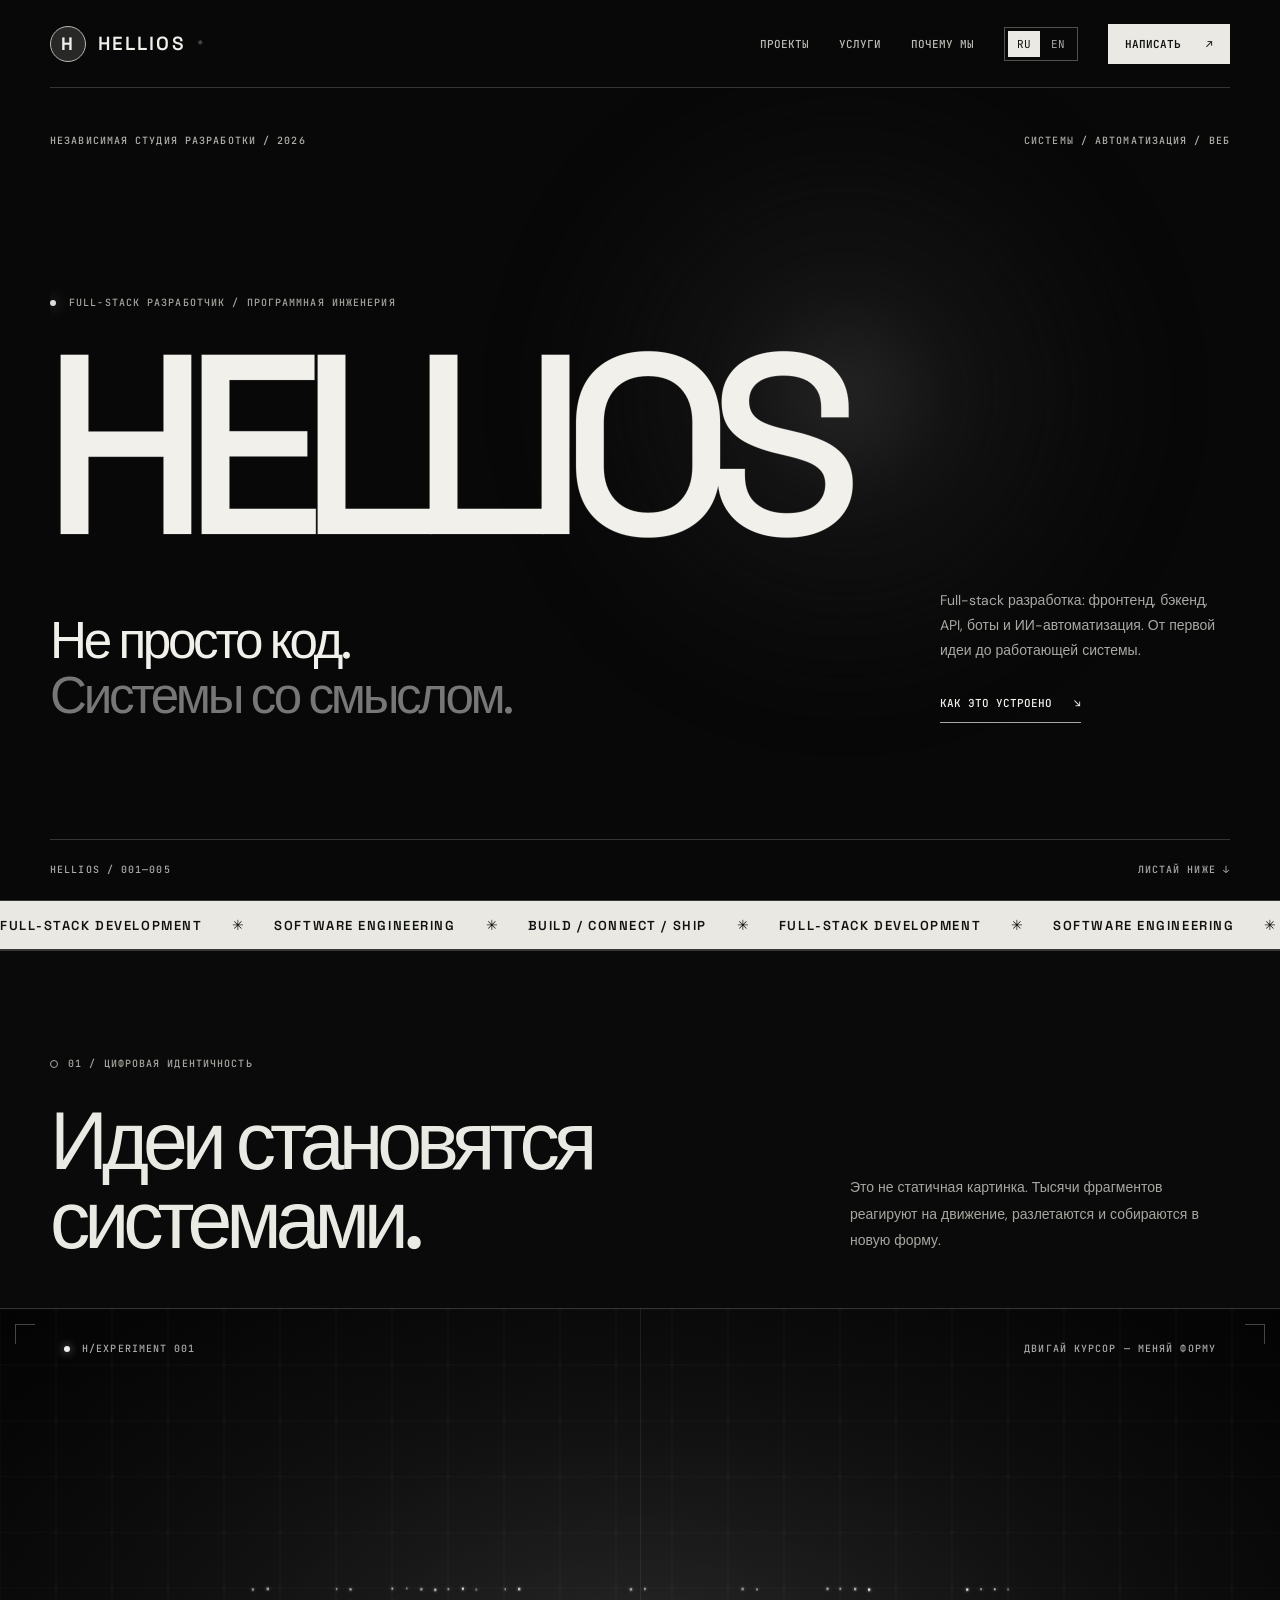
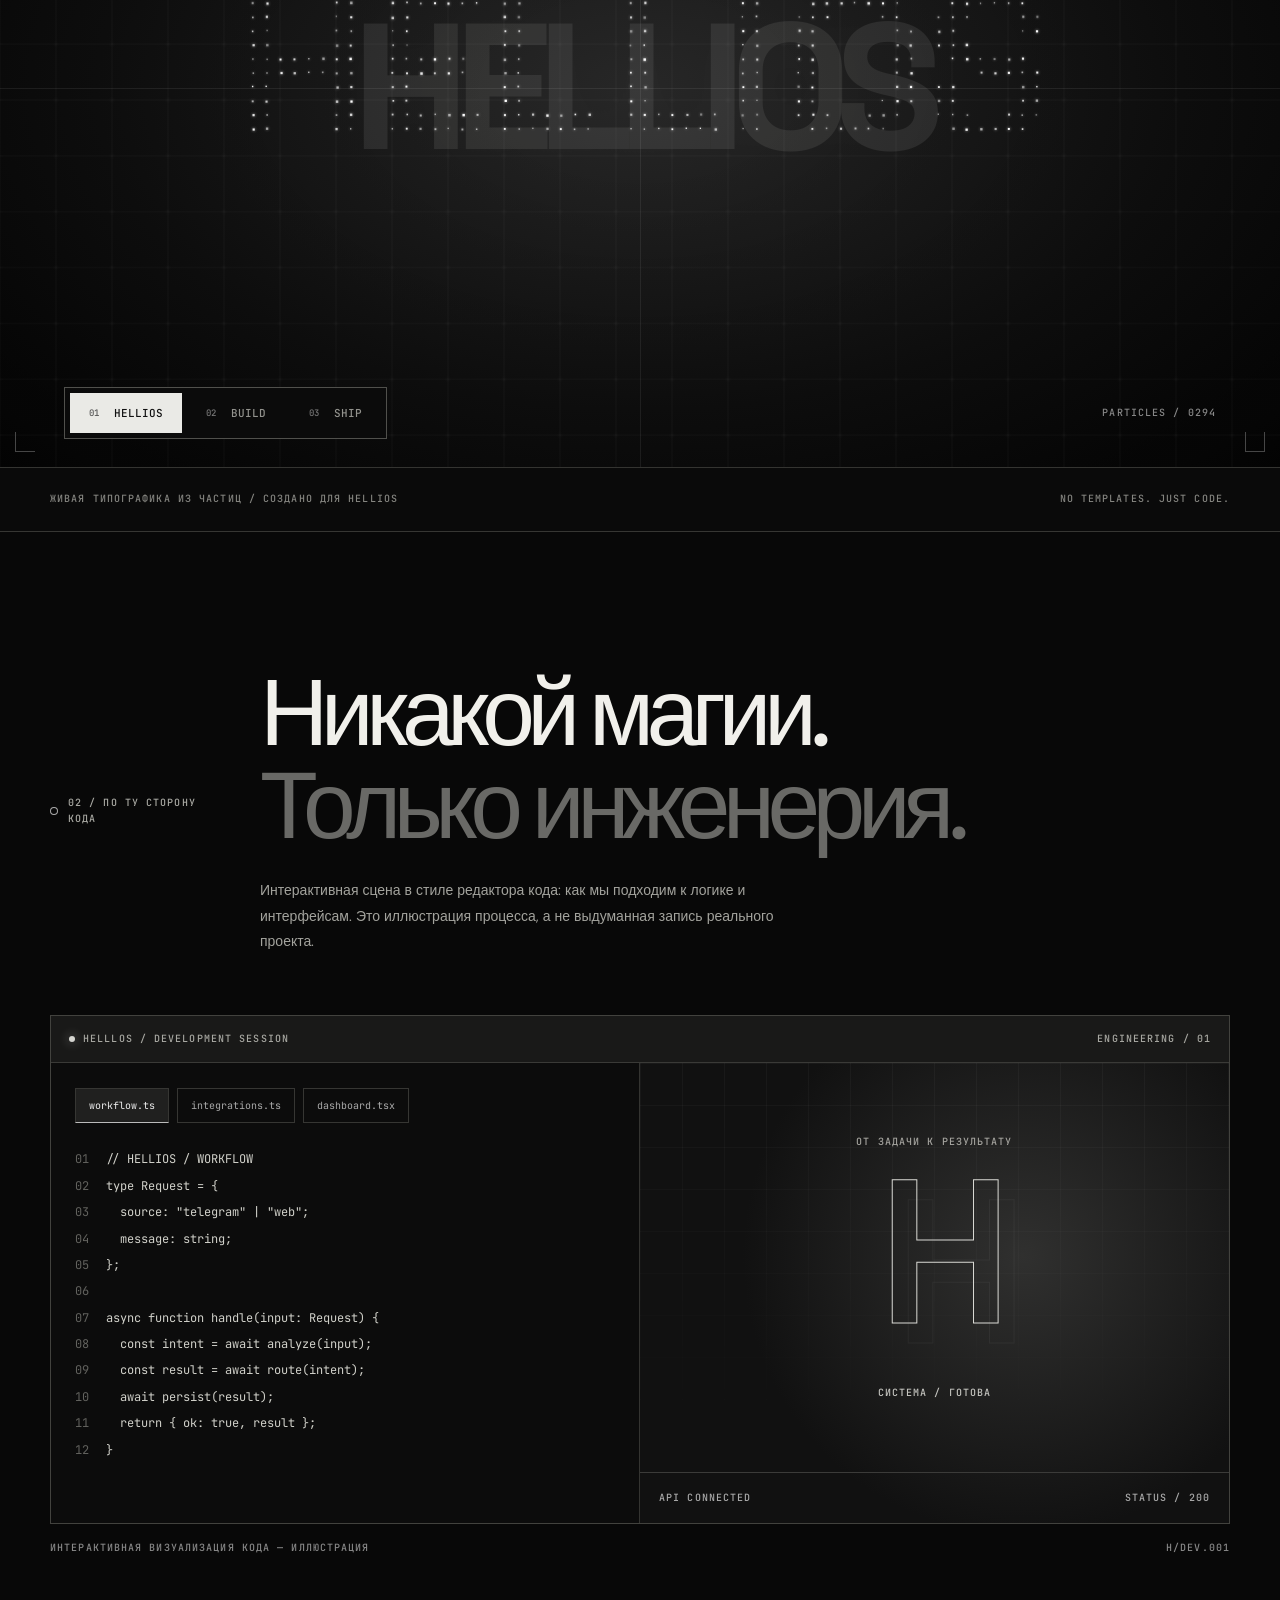
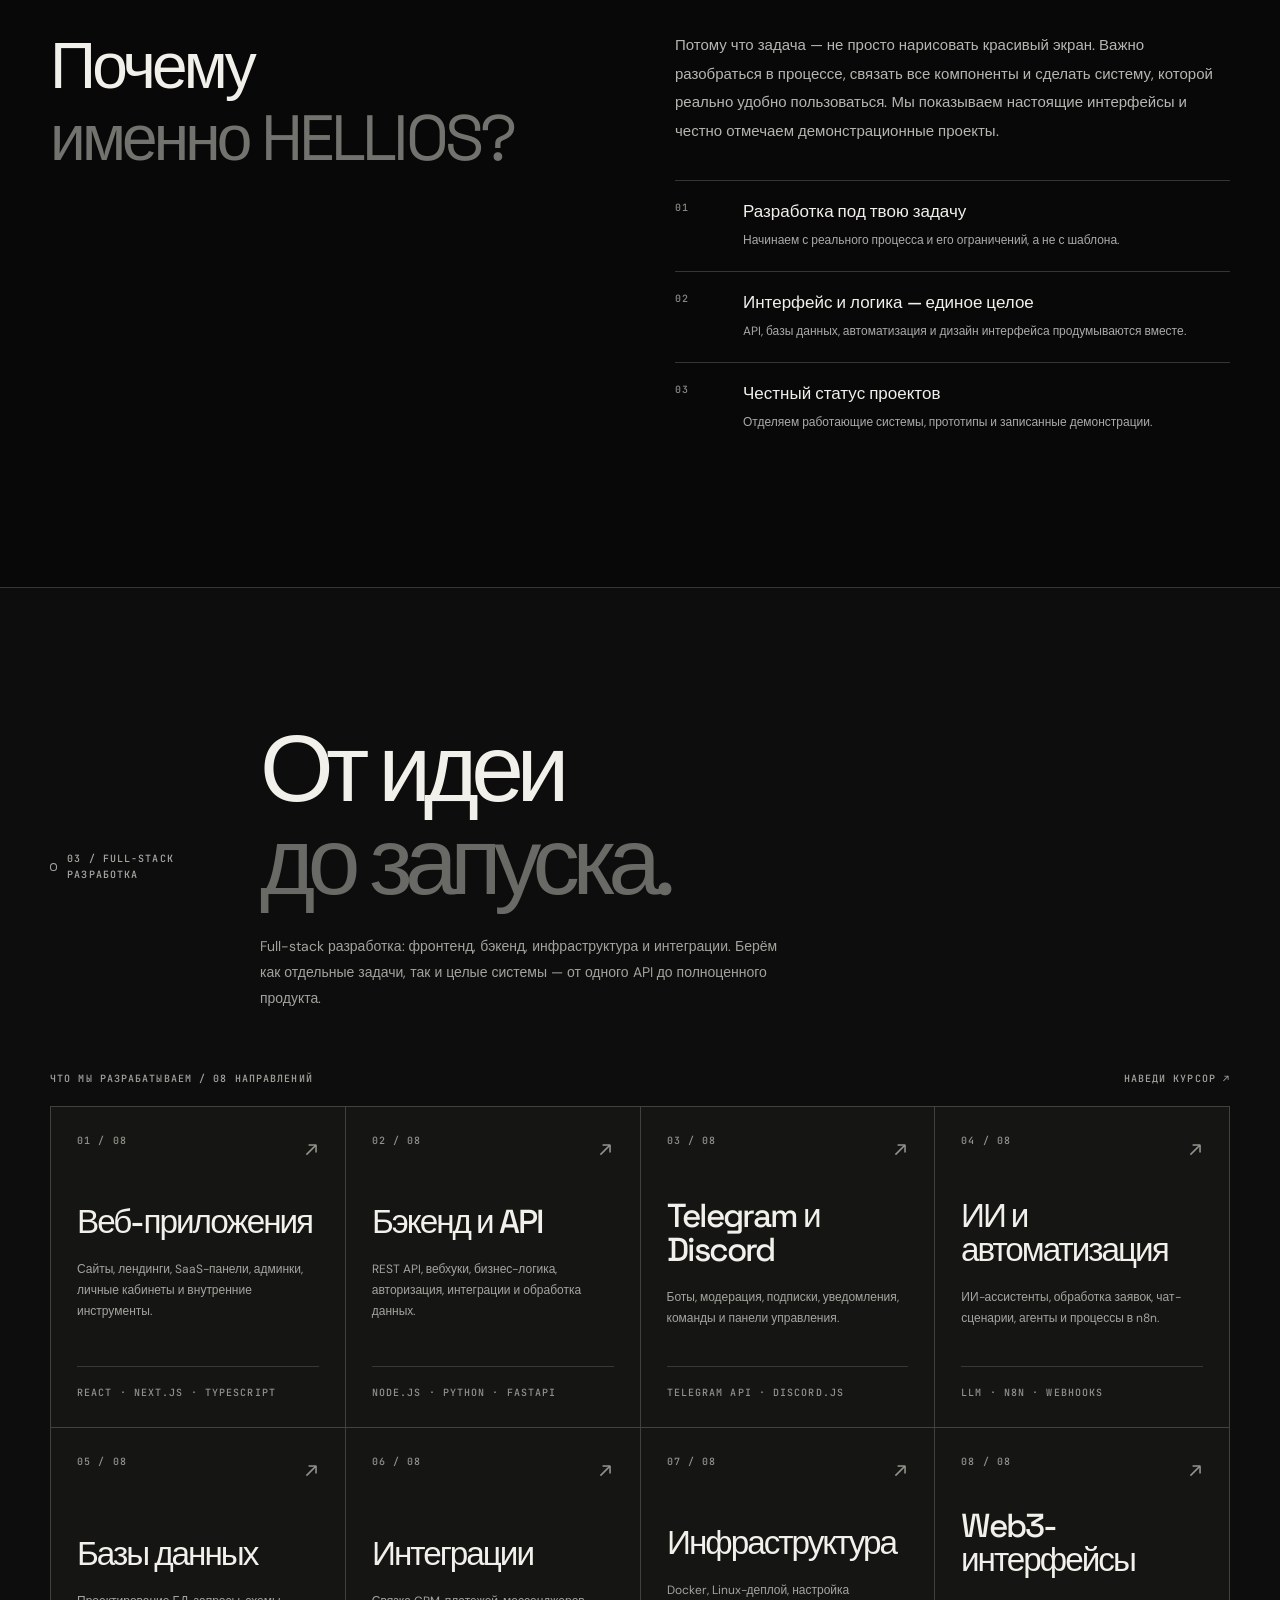
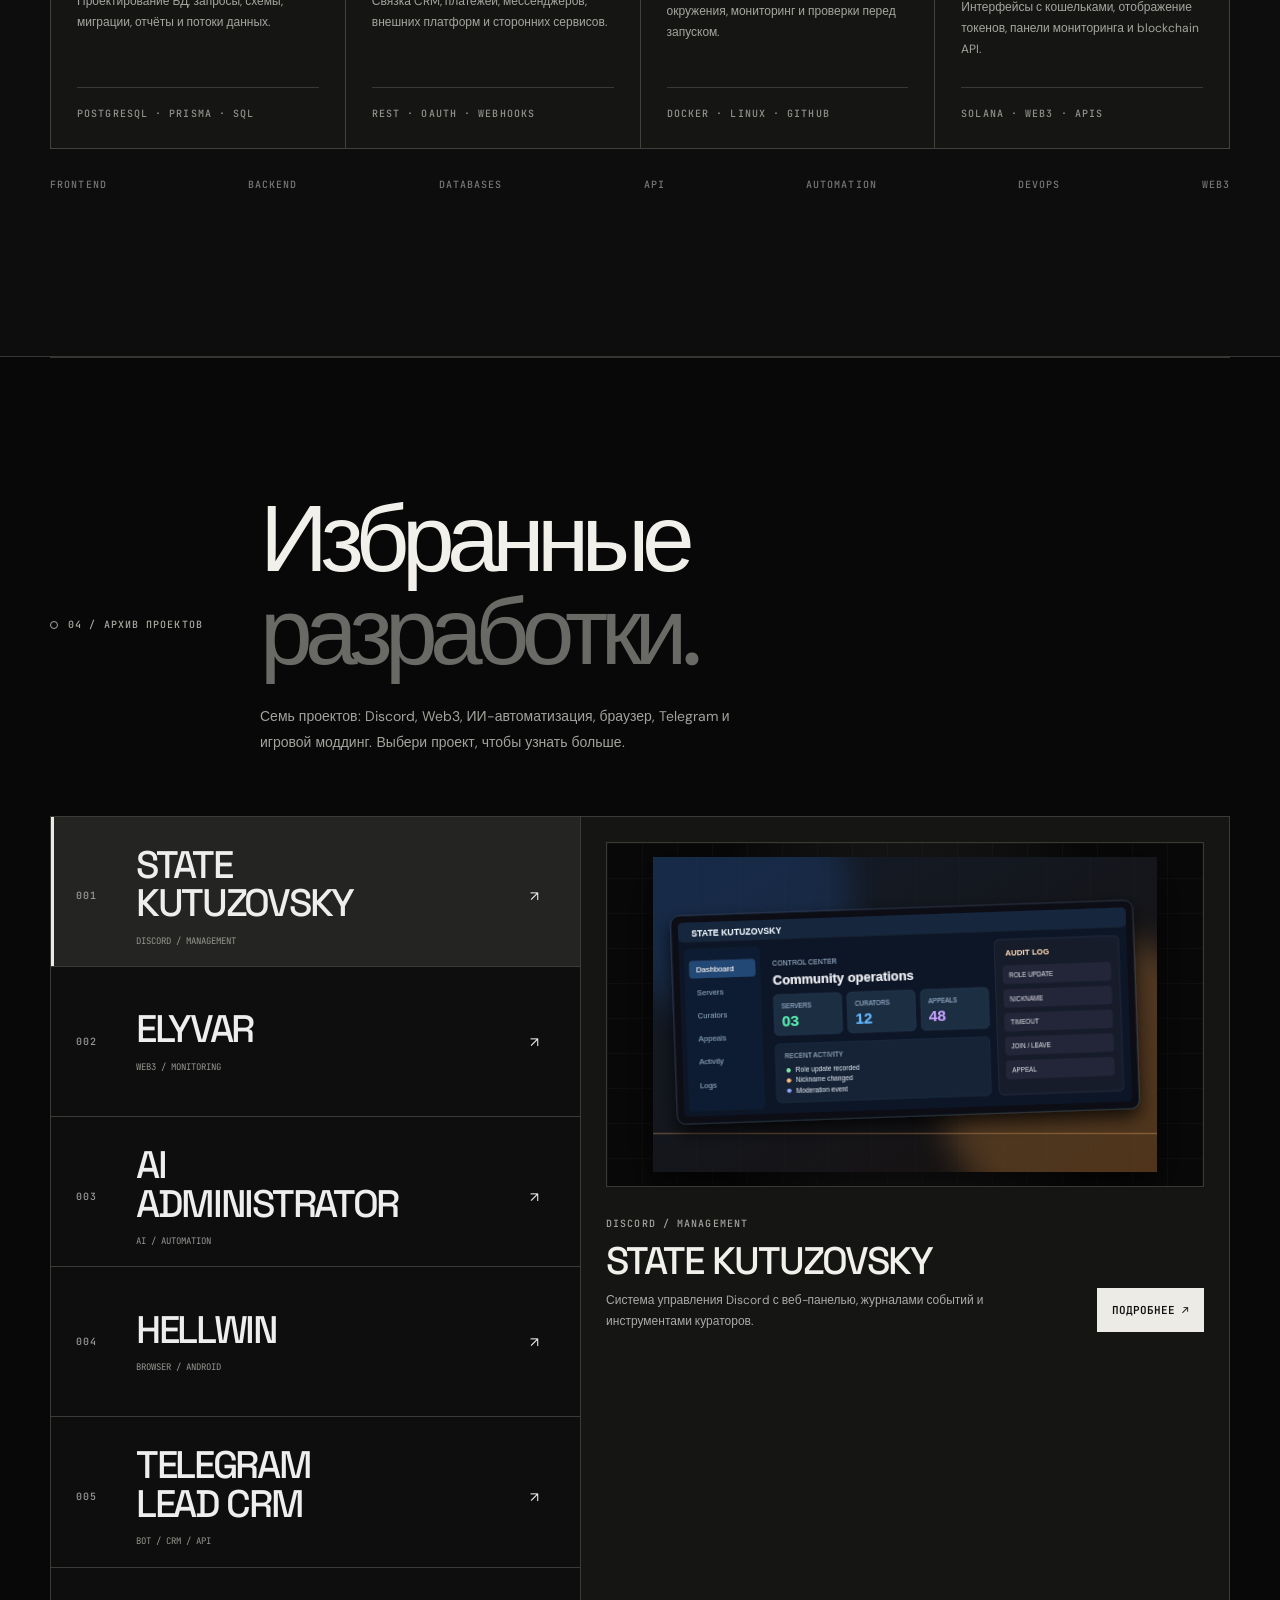
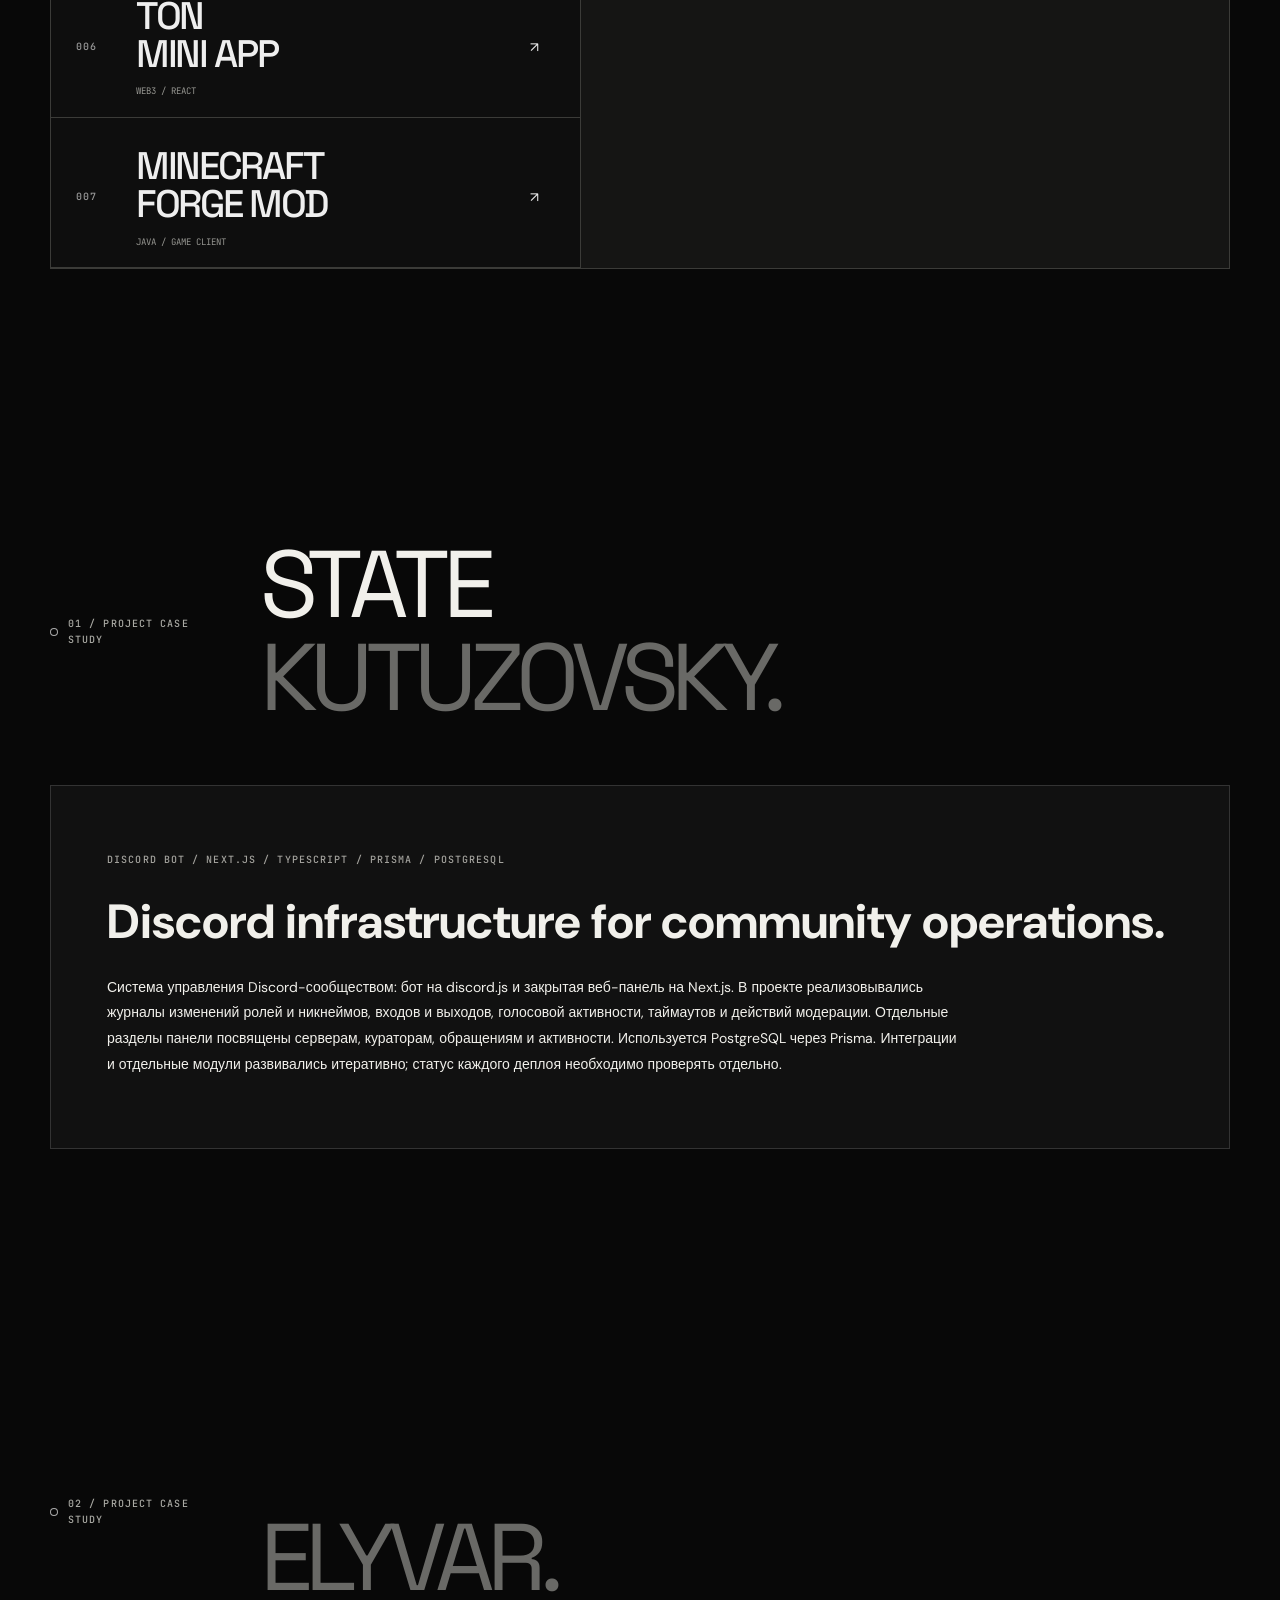
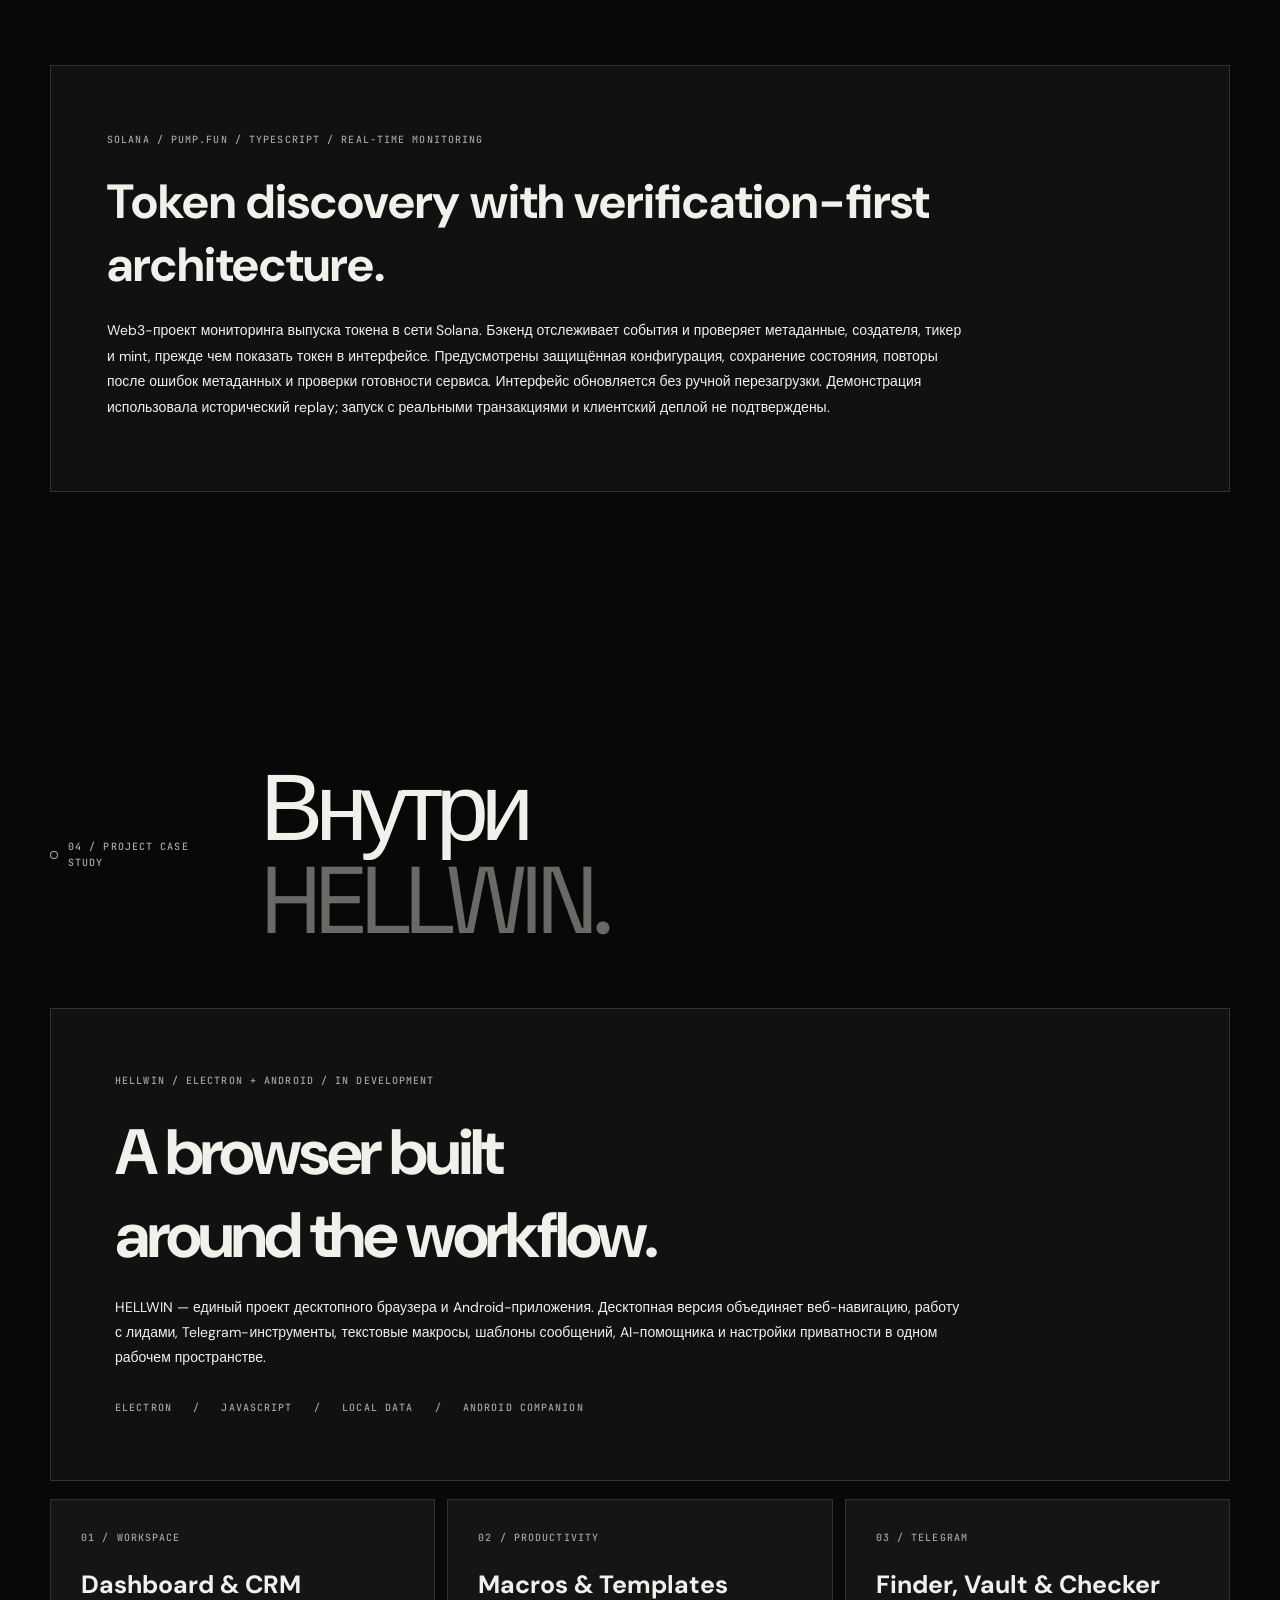
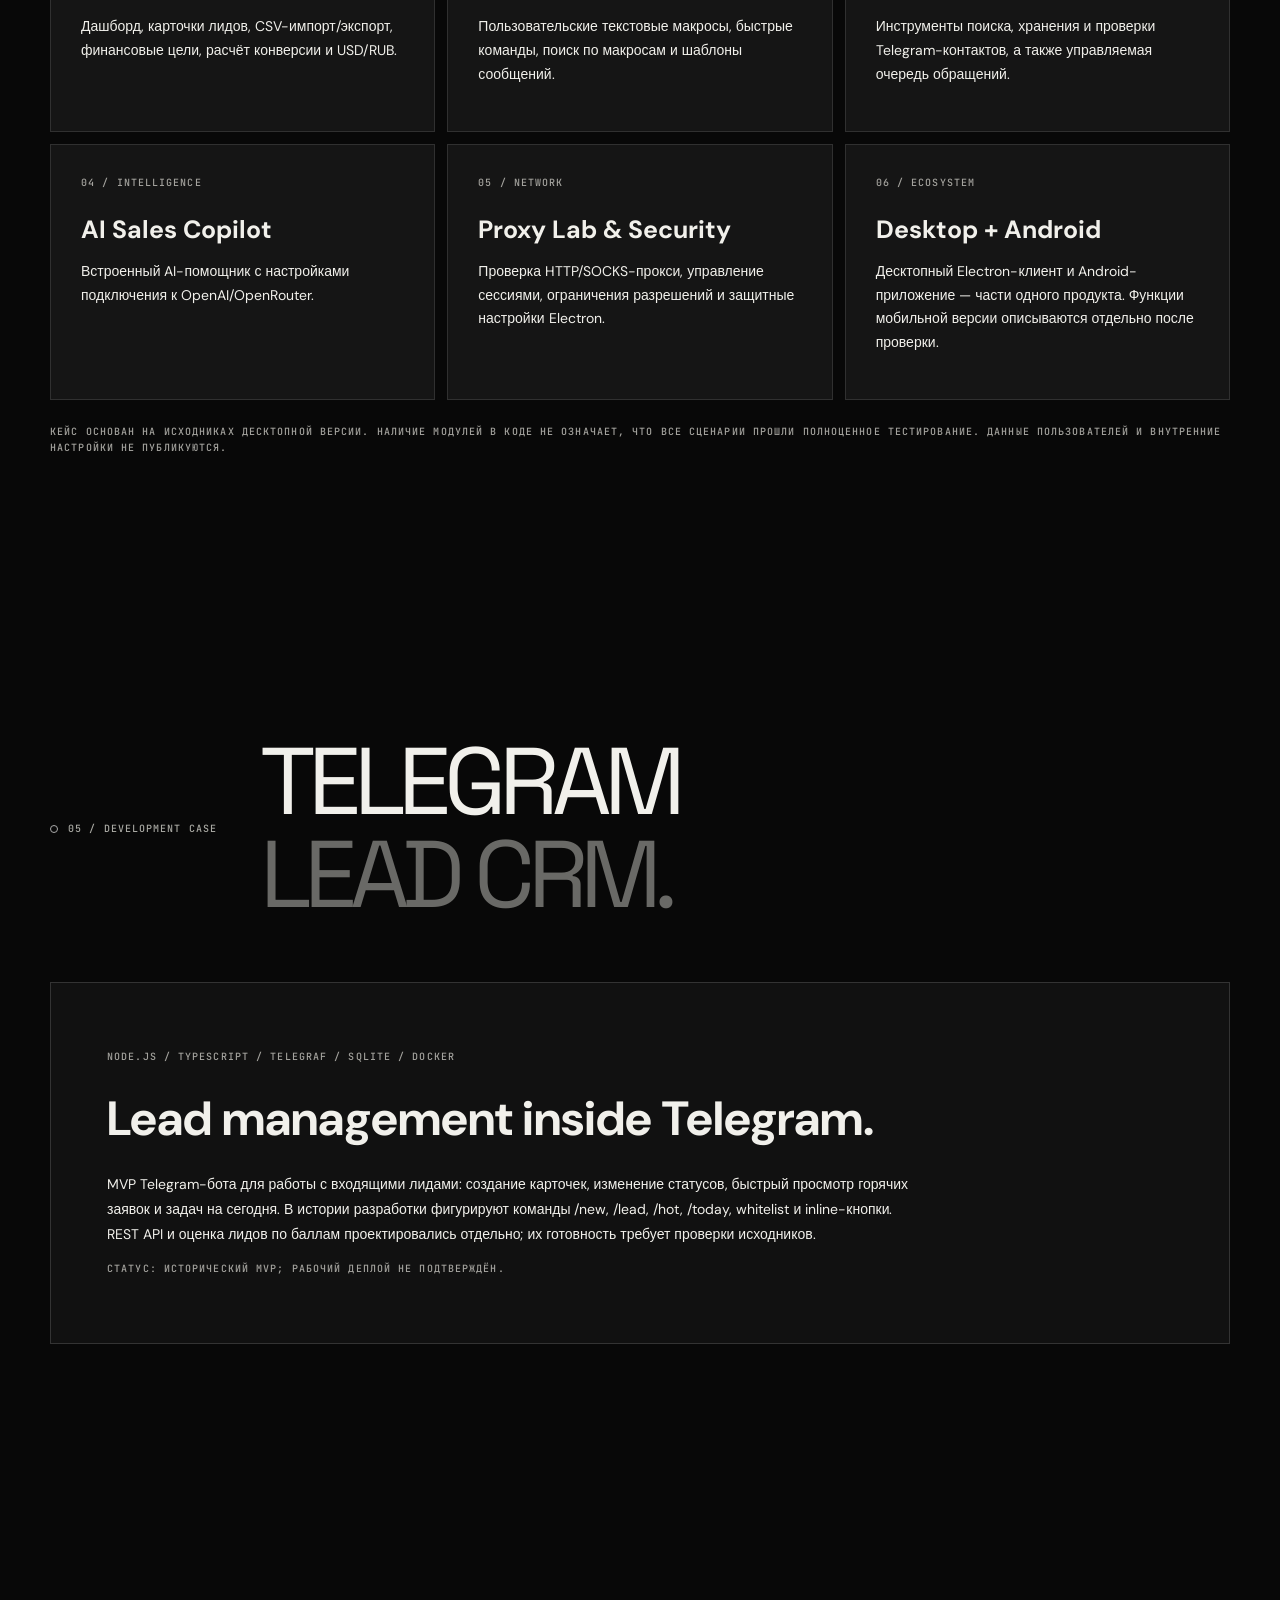
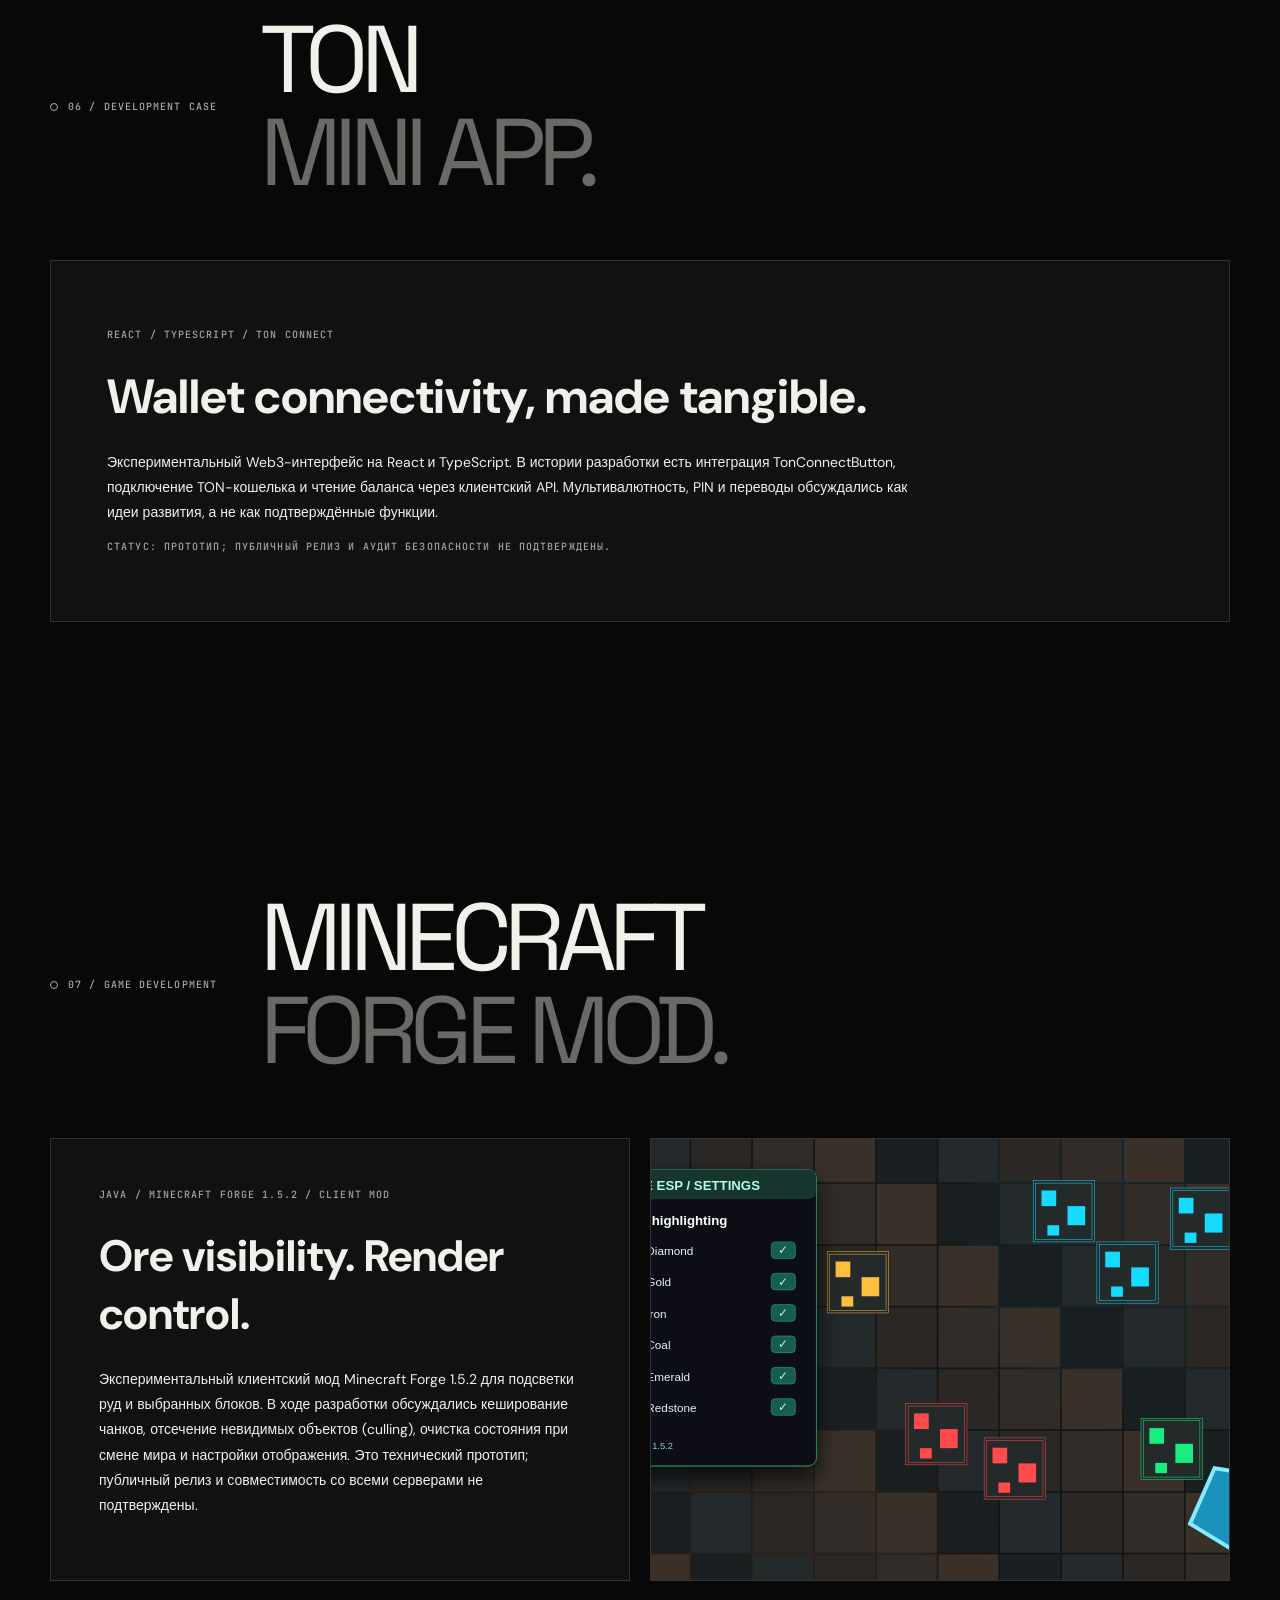
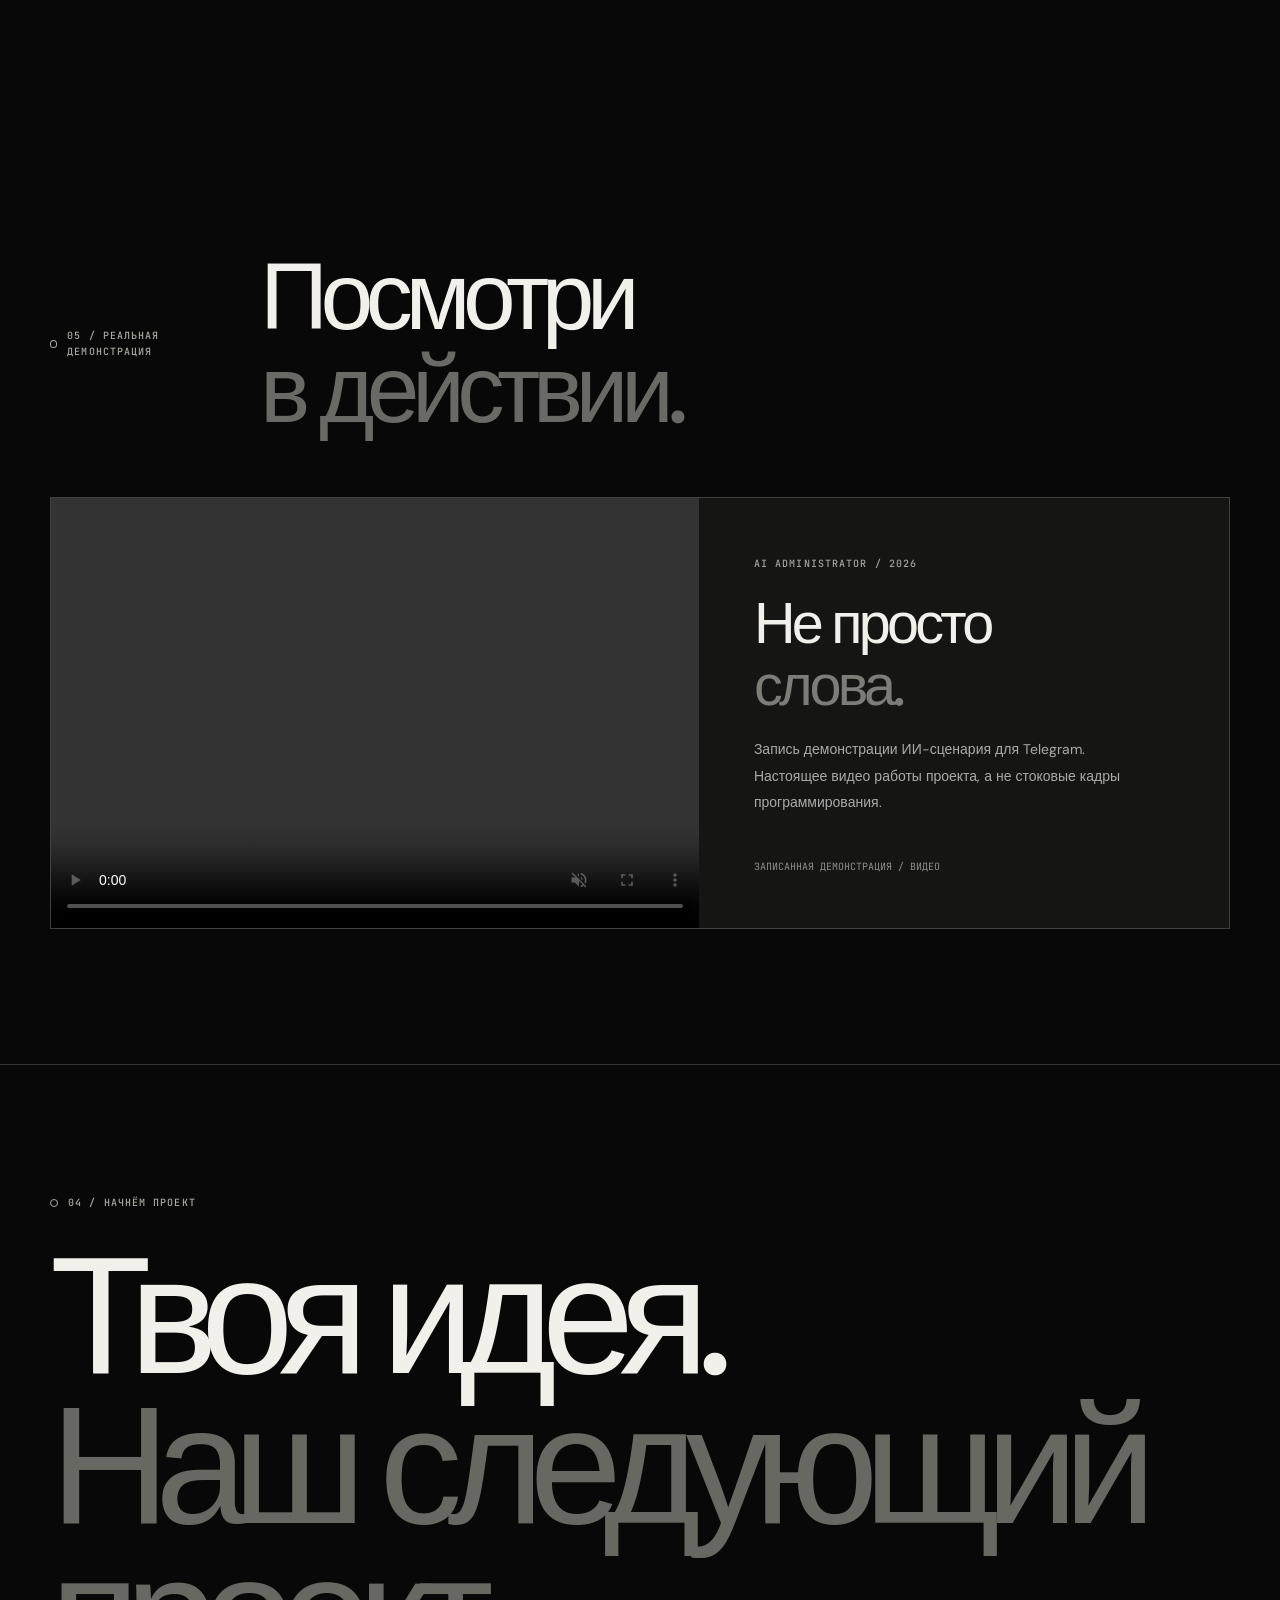
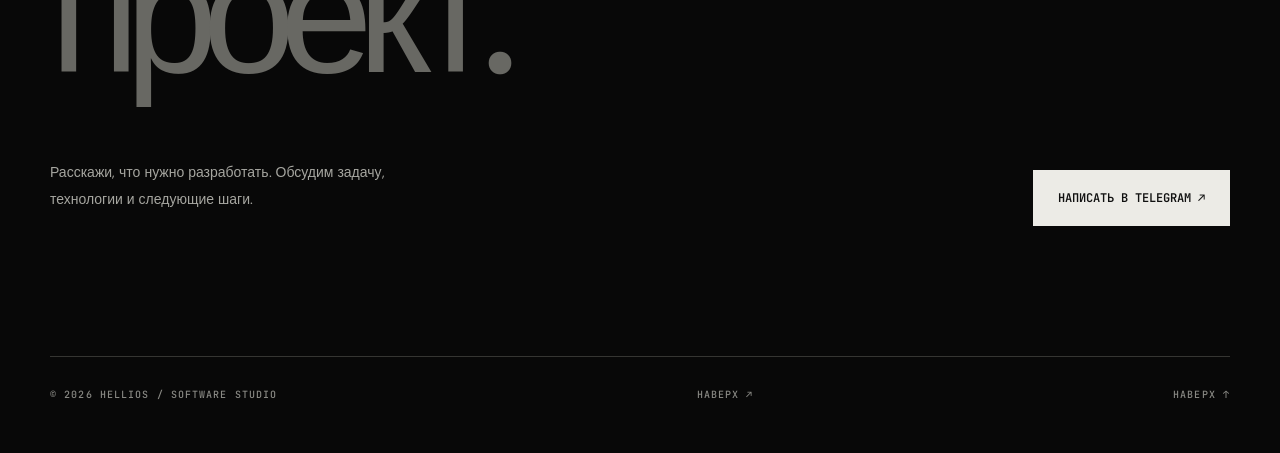
==== commit 7558964b: "Use refreshed unique artwork for five portfolio projects" ====
--- a/index.html
+++ b/index.html
@@ -61,7 +61,7 @@
 <div class="wrap signal-footer micro"><span data-en="REAL-TIME PARTICLE TYPOGRAPHY / MADE FOR HELLIOS" data-ru="ЖИВАЯ ТИПОГРАФИКА ИЗ ЧАСТИЦ / СОЗДАНО ДЛЯ HELLIOS">ЖИВАЯ ТИПОГРАФИКА ИЗ ЧАСТИЦ / СОЗДАНО ДЛЯ HELLIOS</span><span>NO TEMPLATES. JUST CODE.</span></div></section><section class="section wrap" id="behind"><div class="sec-head reveal"><div class="kicker micro" data-en="02 / BEHIND THE BUILD" data-ru="02 / ПО ТУ СТОРОНУ КОДА">01 / ПО ТУ СТОРОНУ КОДА</div><div><h2><span data-en="Not magic." data-ru="Никакой магии.">Никакой магии.</span><br><em data-en="Just engineering." data-ru="Только инженерия.">Только инженерия.</em></h2><p data-en="An interactive code-inspired sequence. A look at the thinking behind the interfaces — not stock footage or a fabricated recording of a real project." data-ru="Интерактивная сцена в стиле редактора кода: как мы подходим к логике и интерфейсам. Это иллюстрация процесса, а не выдуманная запись реального проекта.">Интерактивная сцена в стиле редактора кода: как мы подходим к логике и интерфейсам. Это иллюстрация процесса, а не выдуманная запись реального проекта.</p></div></div>
 <div class="cinema reveal"><div class="cinema-bar micro"><span><i class="led"></i> HELLlOS / DEVELOPMENT SESSION</span><span>ENGINEERING / 01</span></div><div class="cinema-body"><div class="editor"><div class="editor-tabs"><span>workflow.ts</span><span>integrations.ts</span><span>dashboard.tsx</span></div><div class="code" id="code"></div></div><div class="output"><div class="output-grid"></div><div class="output-inner"><span class="micro muted" data-en="FROM INPUT TO OUTPUT" data-ru="ОТ ЗАДАЧИ К РЕЗУЛЬТАТУ">ОТ ЗАДАЧИ К РЕЗУЛЬТАТУ</span><div class="output-symbol">H</div><p class="micro" id="output-status" data-en="SYSTEM / READY" data-ru="СИСТЕМА / ГОТОВА">СИСТЕМА / ГОТОВА</p></div><div class="output-stats micro"><span>API CONNECTED</span><span>STATUS / 200</span></div></div></div></div><div class="cinema-note micro"><span data-en="INTERACTIVE CODE VISUALIZATION — ILLUSTRATIVE" data-ru="ИНТЕРАКТИВНАЯ ВИЗУАЛИЗАЦИЯ КОДА — ИЛЛЮСТРАЦИЯ">ИНТЕРАКТИВНАЯ ВИЗУАЛИЗАЦИЯ КОДА — ИЛЛЮСТРАЦИЯ</span><span>H/DEV.001</span></div>
 <div class="why reveal" id="why"><h3><span data-en="Why work" data-ru="Почему">Почему</span><br><em data-en="with HELLIOS?" data-ru="именно HELLIOS?">именно HELLIOS?</em></h3><div class="why-content"><p data-en="Because the goal isn't to deliver a pretty screen and disappear. It's to understand the workflow, connect the pieces and make a system that people can actually use. Our work is shown through real interfaces and clearly labelled demonstrations." data-ru="Потому что задача — не просто нарисовать красивый экран. Важно разобраться в процессе, связать все компоненты и сделать систему, которой реально удобно пользоваться. Мы показываем настоящие интерфейсы и честно отмечаем демонстрационные проекты.">Потому что задача — не просто нарисовать красивый экран. Важно разобраться в процессе, связать все компоненты и сделать систему, которой реально удобно пользоваться. Мы показываем настоящие интерфейсы и честно отмечаем демонстрационные проекты.</p><div class="proof"><span class="micro">01</span><div><strong data-en="Built for your workflow" data-ru="Разработка под твою задачу">Разработка под твою задачу</strong><p data-en="We start with the real process and its constraints, not a template." data-ru="Начинаем с реального процесса и его ограничений, а не с шаблона.">Начинаем с реального процесса и его ограничений, а не с шаблона.</p></div></div><div class="proof"><span class="micro">02</span><div><strong data-en="Frontend and backend together" data-ru="Интерфейс и логика — единое целое">Интерфейс и логика — единое целое</strong><p data-en="APIs, databases, automation and interface design are considered as one system." data-ru="API, базы данных, автоматизация и дизайн интерфейса продумываются вместе.">API, базы данных, автоматизация и дизайн интерфейса продумываются вместе.</p></div></div><div class="proof"><span class="micro">03</span><div><strong data-en="Clear project status" data-ru="Честный статус проектов">Честный статус проектов</strong><p data-en="We distinguish working systems, prototypes and recorded demos." data-ru="Отделяем работающие системы, прототипы и записанные демонстрации.">Отделяем работающие системы, прототипы и записанные демонстрации.</p></div></div></div></div></section>
-<section class="section capabilities" id="expertise"><div class="wrap"><div class="sec-head reveal"><div class="kicker micro" data-en="03 / FULL-STACK DEVELOPMENT" data-ru="03 / FULL-STACK РАЗРАБОТКА">02 / FULL-STACK РАЗРАБОТКА</div><div><h2><span data-en="From concept" data-ru="От идеи">От идеи</span><br><em data-en="to production." data-ru="до запуска.">до запуска.</em></h2><p data-en="Full-stack development across frontend, backend, infrastructure and integrations. We take on focused tasks or connected systems — from a single API to a complete product." data-ru="Full-stack разработка: фронтенд, бэкенд, инфраструктура и интеграции. Берём как отдельные задачи, так и целые системы — от одного API до полноценного продукта.">Full-stack разработка: фронтенд, бэкенд, инфраструктура и интеграции. Берём как отдельные задачи, так и целые системы — от одного API до полноценного продукта.</p></div></div><div class="cap-heading reveal"><span class="micro" data-en="WHAT WE BUILD / 08 DISCIPLINES" data-ru="ЧТО МЫ РАЗРАБАТЫВАЕМ / 08 НАПРАВЛЕНИЙ">ЧТО МЫ РАЗРАБАТЫВАЕМ / 08 НАПРАВЛЕНИЙ</span><span class="micro" data-en="HOVER TO INTERACT ↗" data-ru="НАВЕДИ КУРСОР ↗">НАВЕДИ КУРСОР ↗</span></div><div class="cap-grid reveal"><article class="cap-card" tabindex="0"><div class="cap-top micro"><span>01 / 08</span><span class="cap-plus" aria-hidden="true">↗</span></div><div class="cap-content"><h3 class="dust-title" data-en="Web applications" data-ru="Веб-приложения">Веб-приложения</h3><p data-en="Websites, landing pages, SaaS dashboards, admin panels, portals and internal tools." data-ru="Сайты, лендинги, SaaS-панели, админки, личные кабинеты и внутренние инструменты.">Сайты, лендинги, SaaS-панели, админки, личные кабинеты и внутренние инструменты.</p></div><div class="cap-stack micro">React · Next.js · TypeScript</div></article><article class="cap-card" tabindex="0"><div class="cap-top micro"><span>02 / 08</span><span class="cap-plus" aria-hidden="true">↗</span></div><div class="cap-content"><h3 class="dust-title" data-en="Backend & API" data-ru="Бэкенд и API">Бэкенд и API</h3><p data-en="REST APIs, webhooks, business logic, authentication, integrations and data processing." data-ru="REST API, вебхуки, бизнес-логика, авторизация, интеграции и обработка данных.">REST API, вебхуки, бизнес-логика, авторизация, интеграции и обработка данных.</p></div><div class="cap-stack micro">Node.js · Python · FastAPI</div></article><article class="cap-card" tabindex="0"><div class="cap-top micro"><span>03 / 08</span><span class="cap-plus" aria-hidden="true">↗</span></div><div class="cap-content"><h3 class="dust-title" data-en="Telegram & Discord" data-ru="Telegram и Discord">Telegram и Discord</h3><p data-en="Bots, moderation, subscriptions, notifications, custom commands and control panels." data-ru="Боты, модерация, подписки, уведомления, команды и панели управления.">Боты, модерация, подписки, уведомления, команды и панели управления.</p></div><div class="cap-stack micro">Telegram API · discord.js</div></article><article class="cap-card" tabindex="0"><div class="cap-top micro"><span>04 / 08</span><span class="cap-plus" aria-hidden="true">↗</span></div><div class="cap-content"><h3 class="dust-title" data-en="AI & automation" data-ru="ИИ и автоматизация">ИИ и автоматизация</h3><p data-en="AI assistants, customer request routing, chat workflows, agents and n8n scenarios." data-ru="ИИ-ассистенты, обработка заявок, чат-сценарии, агенты и процессы в n8n.">ИИ-ассистенты, обработка заявок, чат-сценарии, агенты и процессы в n8n.</p></div><div class="cap-stack micro">LLM · n8n · Webhooks</div></article><article class="cap-card" tabindex="0"><div class="cap-top micro"><span>05 / 08</span><span class="cap-plus" aria-hidden="true">↗</span></div><div class="cap-content"><h3 class="dust-title" data-en="Databases & data" data-ru="Базы данных">Базы данных</h3><p data-en="Database design, queries, schemas, migrations, reports and connected data flows." data-ru="Проектирование БД, запросы, схемы, миграции, отчёты и потоки данных.">Проектирование БД, запросы, схемы, миграции, отчёты и потоки данных.</p></div><div class="cap-stack micro">PostgreSQL · Prisma · SQL</div></article><article class="cap-card" tabindex="0"><div class="cap-top micro"><span>06 / 08</span><span class="cap-plus" aria-hidden="true">↗</span></div><div class="cap-content"><h3 class="dust-title" data-en="Integrations" data-ru="Интеграции">Интеграции</h3><p data-en="Connect CRMs, payments, messaging, external platforms and third-party services." data-ru="Связка CRM, платежей, мессенджеров, внешних платформ и сторонних сервисов.">Связка CRM, платежей, мессенджеров, внешних платформ и сторонних сервисов.</p></div><div class="cap-stack micro">REST · OAuth · Webhooks</div></article><article class="cap-card" tabindex="0"><div class="cap-top micro"><span>07 / 08</span><span class="cap-plus" aria-hidden="true">↗</span></div><div class="cap-content"><h3 class="dust-title" data-en="Infrastructure" data-ru="Инфраструктура">Инфраструктура</h3><p data-en="Dockerized services, Linux deployment, environment setup, monitoring and production checks." data-ru="Docker, Linux-деплой, настройка окружения, мониторинг и проверки перед запуском.">Docker, Linux-деплой, настройка окружения, мониторинг и проверки перед запуском.</p></div><div class="cap-stack micro">Docker · Linux · GitHub</div></article><article class="cap-card" tabindex="0"><div class="cap-top micro"><span>08 / 08</span><span class="cap-plus" aria-hidden="true">↗</span></div><div class="cap-content"><h3 class="dust-title" data-en="Web3 interfaces" data-ru="Web3-интерфейсы">Web3-интерфейсы</h3><p data-en="Wallet-aware interfaces, token data displays, monitoring dashboards and blockchain API integrations." data-ru="Интерфейсы с кошельками, отображение токенов, панели мониторинга и blockchain API.">Интерфейсы с кошельками, отображение токенов, панели мониторинга и blockchain API.</p></div><div class="cap-stack micro">Solana · Web3 · APIs</div></article></div><div class="stackline micro reveal"><span>FRONTEND</span><span>BACKEND</span><span>DATABASES</span><span>API</span><span>AUTOMATION</span><span>DEVOPS</span><span>WEB3</span></div></div></section><section class="section wrap archive" id="work"><div class="sec-head reveal"><div class="kicker micro" data-en="04 / THE ARCHIVE" data-ru="04 / АРХИВ ПРОЕКТОВ">02 / АРХИВ ПРОЕКТОВ</div><div><h2><span data-en="Selected" data-ru="Избранные">Избранные</span><br><em data-en="systems." data-ru="разработки.">разработки.</em></h2><p data-en="Seven projects spanning software, automation, Web3, Telegram, browser and game modding. Select a project to explore." data-ru="Семь проектов: Discord, Web3, ИИ-автоматизация, браузер, Telegram и игровой моддинг. Выбери проект, чтобы узнать больше.">Семь разработок — от ботов и CRM до браузера, Web3 и Minecraft-мода. Выбери проект, чтобы узнать больше.</p></div></div><div class="archive-ui reveal"><div class="archive-nav"><button class="archive-select" data-project="state" aria-pressed="true"><span class="micro">001</span><span><strong>STATE<br>KUTUZOVSKY</strong><small>DISCORD / MANAGEMENT</small></span><span>↗</span></button><button class="archive-select" data-project="elyvar" aria-pressed="false"><span class="micro">002</span><span><strong>ELYVAR</strong><small>WEB3 / MONITORING</small></span><span>↗</span></button><button class="archive-select" data-project="ai" aria-pressed="false"><span class="micro">003</span><span><strong>AI<br>ADMINISTRATOR</strong><small>AI / AUTOMATION</small></span><span>↗</span></button><button class="archive-select" data-project="hellwin" aria-pressed="false"><span class="micro">004</span><span><strong>HELLWIN</strong><small>BROWSER / ANDROID</small></span><span>↗</span></button><button class="archive-select" data-project="leadcrm" aria-pressed="false"><span class="micro">005</span><span><strong>TELEGRAM<br>LEAD CRM</strong><small>BOT / CRM / API</small></span><span>↗</span></button><button class="archive-select" data-project="tonapp" aria-pressed="false"><span class="micro">006</span><span><strong>TON<br>MINI APP</strong><small>WEB3 / REACT</small></span><span>↗</span></button><button class="archive-select" data-project="minecraft" aria-pressed="false"><span class="micro">007</span><span><strong>MINECRAFT<br>FORGE MOD</strong><small>JAVA / GAME CLIENT</small></span><span>↗</span></button></div><div class="archive-panel"><div class="archive-media"><img id="archive-img" src="assets/state-showcase.svg?v=15" alt="State Kutuzovsky showcase artwork"><video id="archive-video" muted playsinline loop preload="none" hidden></video></div><div class="archive-panel-bottom"><div><span class="micro muted" id="archive-type">DISCORD / MANAGEMENT</span><h3 id="archive-title">STATE KUTUZOVSKY</h3><p id="archive-desc">Система управления Discord с веб-панелью, журналами событий и инструментами кураторов.</p></div><a id="archive-link" href="#project-details" data-en="DETAILS ↗" data-ru="ПОДРОБНЕЕ ↗">ПОДРОБНЕЕ ↗</a></div></div></div></section>
+<section class="section capabilities" id="expertise"><div class="wrap"><div class="sec-head reveal"><div class="kicker micro" data-en="03 / FULL-STACK DEVELOPMENT" data-ru="03 / FULL-STACK РАЗРАБОТКА">02 / FULL-STACK РАЗРАБОТКА</div><div><h2><span data-en="From concept" data-ru="От идеи">От идеи</span><br><em data-en="to production." data-ru="до запуска.">до запуска.</em></h2><p data-en="Full-stack development across frontend, backend, infrastructure and integrations. We take on focused tasks or connected systems — from a single API to a complete product." data-ru="Full-stack разработка: фронтенд, бэкенд, инфраструктура и интеграции. Берём как отдельные задачи, так и целые системы — от одного API до полноценного продукта.">Full-stack разработка: фронтенд, бэкенд, инфраструктура и интеграции. Берём как отдельные задачи, так и целые системы — от одного API до полноценного продукта.</p></div></div><div class="cap-heading reveal"><span class="micro" data-en="WHAT WE BUILD / 08 DISCIPLINES" data-ru="ЧТО МЫ РАЗРАБАТЫВАЕМ / 08 НАПРАВЛЕНИЙ">ЧТО МЫ РАЗРАБАТЫВАЕМ / 08 НАПРАВЛЕНИЙ</span><span class="micro" data-en="HOVER TO INTERACT ↗" data-ru="НАВЕДИ КУРСОР ↗">НАВЕДИ КУРСОР ↗</span></div><div class="cap-grid reveal"><article class="cap-card" tabindex="0"><div class="cap-top micro"><span>01 / 08</span><span class="cap-plus" aria-hidden="true">↗</span></div><div class="cap-content"><h3 class="dust-title" data-en="Web applications" data-ru="Веб-приложения">Веб-приложения</h3><p data-en="Websites, landing pages, SaaS dashboards, admin panels, portals and internal tools." data-ru="Сайты, лендинги, SaaS-панели, админки, личные кабинеты и внутренние инструменты.">Сайты, лендинги, SaaS-панели, админки, личные кабинеты и внутренние инструменты.</p></div><div class="cap-stack micro">React · Next.js · TypeScript</div></article><article class="cap-card" tabindex="0"><div class="cap-top micro"><span>02 / 08</span><span class="cap-plus" aria-hidden="true">↗</span></div><div class="cap-content"><h3 class="dust-title" data-en="Backend & API" data-ru="Бэкенд и API">Бэкенд и API</h3><p data-en="REST APIs, webhooks, business logic, authentication, integrations and data processing." data-ru="REST API, вебхуки, бизнес-логика, авторизация, интеграции и обработка данных.">REST API, вебхуки, бизнес-логика, авторизация, интеграции и обработка данных.</p></div><div class="cap-stack micro">Node.js · Python · FastAPI</div></article><article class="cap-card" tabindex="0"><div class="cap-top micro"><span>03 / 08</span><span class="cap-plus" aria-hidden="true">↗</span></div><div class="cap-content"><h3 class="dust-title" data-en="Telegram & Discord" data-ru="Telegram и Discord">Telegram и Discord</h3><p data-en="Bots, moderation, subscriptions, notifications, custom commands and control panels." data-ru="Боты, модерация, подписки, уведомления, команды и панели управления.">Боты, модерация, подписки, уведомления, команды и панели управления.</p></div><div class="cap-stack micro">Telegram API · discord.js</div></article><article class="cap-card" tabindex="0"><div class="cap-top micro"><span>04 / 08</span><span class="cap-plus" aria-hidden="true">↗</span></div><div class="cap-content"><h3 class="dust-title" data-en="AI & automation" data-ru="ИИ и автоматизация">ИИ и автоматизация</h3><p data-en="AI assistants, customer request routing, chat workflows, agents and n8n scenarios." data-ru="ИИ-ассистенты, обработка заявок, чат-сценарии, агенты и процессы в n8n.">ИИ-ассистенты, обработка заявок, чат-сценарии, агенты и процессы в n8n.</p></div><div class="cap-stack micro">LLM · n8n · Webhooks</div></article><article class="cap-card" tabindex="0"><div class="cap-top micro"><span>05 / 08</span><span class="cap-plus" aria-hidden="true">↗</span></div><div class="cap-content"><h3 class="dust-title" data-en="Databases & data" data-ru="Базы данных">Базы данных</h3><p data-en="Database design, queries, schemas, migrations, reports and connected data flows." data-ru="Проектирование БД, запросы, схемы, миграции, отчёты и потоки данных.">Проектирование БД, запросы, схемы, миграции, отчёты и потоки данных.</p></div><div class="cap-stack micro">PostgreSQL · Prisma · SQL</div></article><article class="cap-card" tabindex="0"><div class="cap-top micro"><span>06 / 08</span><span class="cap-plus" aria-hidden="true">↗</span></div><div class="cap-content"><h3 class="dust-title" data-en="Integrations" data-ru="Интеграции">Интеграции</h3><p data-en="Connect CRMs, payments, messaging, external platforms and third-party services." data-ru="Связка CRM, платежей, мессенджеров, внешних платформ и сторонних сервисов.">Связка CRM, платежей, мессенджеров, внешних платформ и сторонних сервисов.</p></div><div class="cap-stack micro">REST · OAuth · Webhooks</div></article><article class="cap-card" tabindex="0"><div class="cap-top micro"><span>07 / 08</span><span class="cap-plus" aria-hidden="true">↗</span></div><div class="cap-content"><h3 class="dust-title" data-en="Infrastructure" data-ru="Инфраструктура">Инфраструктура</h3><p data-en="Dockerized services, Linux deployment, environment setup, monitoring and production checks." data-ru="Docker, Linux-деплой, настройка окружения, мониторинг и проверки перед запуском.">Docker, Linux-деплой, настройка окружения, мониторинг и проверки перед запуском.</p></div><div class="cap-stack micro">Docker · Linux · GitHub</div></article><article class="cap-card" tabindex="0"><div class="cap-top micro"><span>08 / 08</span><span class="cap-plus" aria-hidden="true">↗</span></div><div class="cap-content"><h3 class="dust-title" data-en="Web3 interfaces" data-ru="Web3-интерфейсы">Web3-интерфейсы</h3><p data-en="Wallet-aware interfaces, token data displays, monitoring dashboards and blockchain API integrations." data-ru="Интерфейсы с кошельками, отображение токенов, панели мониторинга и blockchain API.">Интерфейсы с кошельками, отображение токенов, панели мониторинга и blockchain API.</p></div><div class="cap-stack micro">Solana · Web3 · APIs</div></article></div><div class="stackline micro reveal"><span>FRONTEND</span><span>BACKEND</span><span>DATABASES</span><span>API</span><span>AUTOMATION</span><span>DEVOPS</span><span>WEB3</span></div></div></section><section class="section wrap archive" id="work"><div class="sec-head reveal"><div class="kicker micro" data-en="04 / THE ARCHIVE" data-ru="04 / АРХИВ ПРОЕКТОВ">02 / АРХИВ ПРОЕКТОВ</div><div><h2><span data-en="Selected" data-ru="Избранные">Избранные</span><br><em data-en="systems." data-ru="разработки.">разработки.</em></h2><p data-en="Seven projects spanning software, automation, Web3, Telegram, browser and game modding. Select a project to explore." data-ru="Семь проектов: Discord, Web3, ИИ-автоматизация, браузер, Telegram и игровой моддинг. Выбери проект, чтобы узнать больше.">Семь разработок — от ботов и CRM до браузера, Web3 и Minecraft-мода. Выбери проект, чтобы узнать больше.</p></div></div><div class="archive-ui reveal"><div class="archive-nav"><button class="archive-select" data-project="state" aria-pressed="true"><span class="micro">001</span><span><strong>STATE<br>KUTUZOVSKY</strong><small>DISCORD / MANAGEMENT</small></span><span>↗</span></button><button class="archive-select" data-project="elyvar" aria-pressed="false"><span class="micro">002</span><span><strong>ELYVAR</strong><small>WEB3 / MONITORING</small></span><span>↗</span></button><button class="archive-select" data-project="ai" aria-pressed="false"><span class="micro">003</span><span><strong>AI<br>ADMINISTRATOR</strong><small>AI / AUTOMATION</small></span><span>↗</span></button><button class="archive-select" data-project="hellwin" aria-pressed="false"><span class="micro">004</span><span><strong>HELLWIN</strong><small>BROWSER / ANDROID</small></span><span>↗</span></button><button class="archive-select" data-project="leadcrm" aria-pressed="false"><span class="micro">005</span><span><strong>TELEGRAM<br>LEAD CRM</strong><small>BOT / CRM / API</small></span><span>↗</span></button><button class="archive-select" data-project="tonapp" aria-pressed="false"><span class="micro">006</span><span><strong>TON<br>MINI APP</strong><small>WEB3 / REACT</small></span><span>↗</span></button><button class="archive-select" data-project="minecraft" aria-pressed="false"><span class="micro">007</span><span><strong>MINECRAFT<br>FORGE MOD</strong><small>JAVA / GAME CLIENT</small></span><span>↗</span></button></div><div class="archive-panel"><div class="archive-media"><img id="archive-img" src="assets/state-showcase.svg?v=17" alt="State Kutuzovsky showcase artwork"><video id="archive-video" muted playsinline loop preload="none" hidden></video></div><div class="archive-panel-bottom"><div><span class="micro muted" id="archive-type">DISCORD / MANAGEMENT</span><h3 id="archive-title">STATE KUTUZOVSKY</h3><p id="archive-desc">Система управления Discord с веб-панелью, журналами событий и инструментами кураторов.</p></div><a id="archive-link" href="#project-details" data-en="DETAILS ↗" data-ru="ПОДРОБНЕЕ ↗">ПОДРОБНЕЕ ↗</a></div></div></div></section>
 <section class="section wrap" id="state-details" style="scroll-margin-top:100px"><div class="sec-head"><div class="kicker micro">01 / PROJECT CASE STUDY</div><div><h2>STATE<br><em>KUTUZOVSKY.</em></h2></div></div><div style="border:1px solid #333;background:#111;padding:clamp(24px,5vw,56px)"><p class="micro muted">DISCORD BOT / NEXT.JS / TYPESCRIPT / PRISMA / POSTGRESQL</p><h3 style="font-size:clamp(25px,4vw,48px);margin:22px 0">Discord infrastructure for community operations.</h3><p style="line-height:1.85;max-width:860px" data-ru="Система управления Discord-сообществом: бот на discord.js и закрытая веб-панель на Next.js. В проекте реализовывались журналы изменений ролей и никнеймов, входов и выходов, голосовой активности, таймаутов и действий модерации. Отдельные разделы панели посвящены серверам, кураторам, обращениям и активности. Используется PostgreSQL через Prisma. Интеграции и отдельные модули развивались итеративно; статус каждого деплоя необходимо проверять отдельно." data-en="A Discord management system combining a discord.js bot with a private Next.js dashboard. Development covered role and nickname audit logs, joins and leaves, voice activity, timeouts and moderation actions. The dashboard includes servers, curators, appeals and activity views. PostgreSQL and Prisma power the data layer. Integrations and modules were built iteratively; deployment status requires separate verification.">Система управления Discord-сообществом: бот на discord.js и закрытая веб-панель на Next.js. В проекте реализовывались журналы изменений ролей и никнеймов, входов и выходов, голосовой активности, таймаутов и действий модерации. Отдельные разделы панели посвящены серверам, кураторам, обращениям и активности. Используется PostgreSQL через Prisma. Интеграции и отдельные модули развивались итеративно; статус каждого деплоя необходимо проверять отдельно.</p></div></section>
 <section class="section wrap" id="elyvar-details" style="scroll-margin-top:100px"><div class="sec-head"><div class="kicker micro">02 / PROJECT CASE STUDY</div><div><h2><br><em>ELYVAR.</em></h2></div></div><div style="border:1px solid #333;background:#111;padding:clamp(24px,5vw,56px)"><p class="micro muted">SOLANA / PUMP.FUN / TYPESCRIPT / REAL-TIME MONITORING</p><h3 style="font-size:clamp(25px,4vw,48px);margin:22px 0">Token discovery with verification-first architecture.</h3><p style="line-height:1.85;max-width:860px" data-ru="Web3-проект мониторинга выпуска токена в сети Solana. Бэкенд отслеживает события и проверяет метаданные, создателя, тикер и mint, прежде чем показать токен в интерфейсе. Предусмотрены защищённая конфигурация, сохранение состояния, повторы после ошибок метаданных и проверки готовности сервиса. Интерфейс обновляется без ручной перезагрузки. Демонстрация использовала исторический replay; запуск с реальными транзакциями и клиентский деплой не подтверждены." data-en="A Solana token monitoring project that observes events and verifies metadata, creator, ticker and mint before displaying a token. The backend includes protected configuration, persistent state, retry logic after metadata failures and readiness checks. The interface updates without a manual refresh. The recorded demo used historical replay; live transactions and client deployment have not been verified.">Web3-проект мониторинга выпуска токена в сети Solana. Бэкенд отслеживает события и проверяет метаданные, создателя, тикер и mint, прежде чем показать токен в интерфейсе. Предусмотрены защищённая конфигурация, сохранение состояния, повторы после ошибок метаданных и проверки готовности сервиса. Интерфейс обновляется без ручной перезагрузки. Демонстрация использовала исторический replay; запуск с реальными транзакциями и клиентский деплой не подтверждены.</p></div></section>
 <section class="section wrap" id="project-details" style="scroll-margin-top:100px">
@@ -76,11 +76,11 @@
 </div><p class="micro muted" style="margin-top:24px" data-ru="Кейс основан на исходниках десктопной версии. Наличие модулей в коде не означает, что все сценарии прошли полноценное тестирование. Данные пользователей и внутренние настройки не публикуются." data-en="This case study is based on desktop source code. Modules present in code are not a claim that every workflow has passed full testing. User data and private configuration are not published.">This case study is based on desktop source code. Modules present in code are not a claim that every workflow has passed full testing. User data and private configuration are not published.</p></section>
 <section class="section wrap" id="leadcrm-details" style="scroll-margin-top:100px"><div class="sec-head"><div class="kicker micro">05 / DEVELOPMENT CASE</div><div><h2>TELEGRAM<br><em>LEAD CRM.</em></h2></div></div><div style="border:1px solid #333;padding:clamp(24px,5vw,56px);background:#111"><p class="micro muted">NODE.JS / TYPESCRIPT / TELEGRAF / SQLITE / DOCKER</p><h3 style="font-size:clamp(24px,4vw,48px);margin:22px 0">Lead management inside Telegram.</h3><p style="line-height:1.8;max-width:820px" data-ru="MVP Telegram-бота для работы с входящими лидами: создание карточек, изменение статусов, быстрый просмотр горячих заявок и задач на сегодня. В истории разработки фигурируют команды /new, /lead, /hot, /today, whitelist и inline-кнопки. REST API и оценка лидов по баллам проектировались отдельно; их готовность требует проверки исходников." data-en="A Telegram bot MVP for incoming lead management: lead cards, status changes, hot leads and daily overview. Development notes mention /new, /lead, /hot, /today commands, allowlisting and inline buttons. REST API and lead scoring were planned separately and require source verification.">MVP Telegram-бота для работы с входящими лидами: создание карточек, изменение статусов, быстрый просмотр горячих заявок и задач на сегодня. В истории разработки фигурируют команды /new, /lead, /hot, /today, whitelist и inline-кнопки. REST API и оценка лидов по баллам проектировались отдельно; их готовность требует проверки исходников.</p><p class="micro muted" data-ru="Статус: исторический MVP; рабочий деплой не подтверждён." data-en="Status: historical MVP; live deployment not verified.">Статус: исторический MVP; рабочий деплой не подтверждён.</p></div></section>
 <section class="section wrap" id="tonapp-details" style="scroll-margin-top:100px"><div class="sec-head"><div class="kicker micro">06 / DEVELOPMENT CASE</div><div><h2>TON<br><em>MINI APP.</em></h2></div></div><div style="border:1px solid #333;padding:clamp(24px,5vw,56px);background:#111"><p class="micro muted">REACT / TYPESCRIPT / TON CONNECT</p><h3 style="font-size:clamp(24px,4vw,48px);margin:22px 0">Wallet connectivity, made tangible.</h3><p style="line-height:1.8;max-width:820px" data-ru="Экспериментальный Web3-интерфейс на React и TypeScript. В истории разработки есть интеграция TonConnectButton, подключение TON-кошелька и чтение баланса через клиентский API. Мультивалютность, PIN и переводы обсуждались как идеи развития, а не как подтверждённые функции." data-en="Experimental Web3 interface built with React and TypeScript. Development history includes TonConnectButton, TON wallet connection and balance reading through a client API. Multi-currency support, PIN and transfers were discussed as future ideas, not verified features.">Экспериментальный Web3-интерфейс на React и TypeScript. В истории разработки есть интеграция TonConnectButton, подключение TON-кошелька и чтение баланса через клиентский API. Мультивалютность, PIN и переводы обсуждались как идеи развития, а не как подтверждённые функции.</p><p class="micro muted" data-ru="Статус: прототип; публичный релиз и аудит безопасности не подтверждены." data-en="Status: prototype; public release and security audit not verified.">Статус: прототип; публичный релиз и аудит безопасности не подтверждены.</p></div></section>
-<section class="section wrap" id="minecraft-details" style="scroll-margin-top:100px"><div class="sec-head"><div class="kicker micro">07 / GAME DEVELOPMENT</div><div><h2>MINECRAFT<br><em>FORGE MOD.</em></h2></div></div><div style="display:grid;grid-template-columns:repeat(auto-fit,minmax(min(100%,350px),1fr));gap:20px"><div style="border:1px solid #333;background:#111;padding:clamp(24px,4vw,48px)"><div class="micro muted">JAVA / MINECRAFT FORGE 1.5.2 / CLIENT MOD</div><h3 style="font-size:clamp(26px,4vw,44px);margin:24px 0">Ore visibility. Render control.</h3><p style="line-height:1.8" data-ru="Экспериментальный клиентский мод Minecraft Forge 1.5.2 для подсветки руд и выбранных блоков. В ходе разработки обсуждались кеширование чанков, отсечение невидимых объектов (culling), очистка состояния при смене мира и настройки отображения. Это технический прототип; публичный релиз и совместимость со всеми серверами не подтверждены." data-en="An experimental Minecraft Forge 1.5.2 client-side mod for highlighting ores and selected blocks. Development covered chunk caching, visibility culling, state cleanup on world changes and rendering controls. This is a technical prototype; public release and compatibility with all servers are unverified.">Экспериментальный клиентский мод Minecraft Forge 1.5.2 для подсветки руд и выбранных блоков. В ходе разработки обсуждались кеширование чанков, отсечение невидимых объектов (culling), очистка состояния при смене мира и настройки отображения. Это технический прототип; публичный релиз и совместимость со всеми серверами не подтверждены.</p></div><img src="assets/minecraft-forge-showcase.svg?v=1" alt="Concept artwork of Minecraft ore highlighting mod" loading="lazy" style="display:block;width:100%;height:100%;min-height:330px;object-fit:cover;border:1px solid #333"></div></section><section class="section wrap" id="demo"><div class="sec-head reveal"><div class="kicker micro" data-en="05 / REAL DEMONSTRATION" data-ru="05 / РЕАЛЬНАЯ ДЕМОНСТРАЦИЯ">03 / РЕАЛЬНАЯ ДЕМОНСТРАЦИЯ</div><div><h2><span data-en="See it" data-ru="Посмотри">Посмотри</span><br><em data-en="in motion." data-ru="в действии.">в действии.</em></h2></div></div><div class="video-story reveal"><video controls muted playsinline preload="metadata" aria-label="AI Administrator workflow demo"><source src="assets/0911 (online-video-cutter.com).mp4" type="video/mp4"></video><div class="video-story-copy"><div><span class="micro muted">AI ADMINISTRATOR / 2026</span><h3><span data-en="The work" data-ru="Не просто">Не просто</span><br><em data-en="is the proof." data-ru="слова.">слова.</em></h3><p data-en="A recorded demonstration of an AI-assisted Telegram workflow. A real project recording, not a stock coding video." data-ru="Запись демонстрации ИИ-сценария для Telegram. Настоящее видео работы проекта, а не стоковые кадры программирования.">Запись демонстрации ИИ-сценария для Telegram. Настоящее видео работы проекта, а не стоковые кадры программирования.</p></div><small data-en="RECORDED PROJECT DEMO / VIDEO" data-ru="ЗАПИСАННАЯ ДЕМОНСТРАЦИЯ / ВИДЕО">ЗАПИСАННАЯ ДЕМОНСТРАЦИЯ / ВИДЕО</small></div></div></section>
+<section class="section wrap" id="minecraft-details" style="scroll-margin-top:100px"><div class="sec-head"><div class="kicker micro">07 / GAME DEVELOPMENT</div><div><h2>MINECRAFT<br><em>FORGE MOD.</em></h2></div></div><div style="display:grid;grid-template-columns:repeat(auto-fit,minmax(min(100%,350px),1fr));gap:20px"><div style="border:1px solid #333;background:#111;padding:clamp(24px,4vw,48px)"><div class="micro muted">JAVA / MINECRAFT FORGE 1.5.2 / CLIENT MOD</div><h3 style="font-size:clamp(26px,4vw,44px);margin:24px 0">Ore visibility. Render control.</h3><p style="line-height:1.8" data-ru="Экспериментальный клиентский мод Minecraft Forge 1.5.2 для подсветки руд и выбранных блоков. В ходе разработки обсуждались кеширование чанков, отсечение невидимых объектов (culling), очистка состояния при смене мира и настройки отображения. Это технический прототип; публичный релиз и совместимость со всеми серверами не подтверждены." data-en="An experimental Minecraft Forge 1.5.2 client-side mod for highlighting ores and selected blocks. Development covered chunk caching, visibility culling, state cleanup on world changes and rendering controls. This is a technical prototype; public release and compatibility with all servers are unverified.">Экспериментальный клиентский мод Minecraft Forge 1.5.2 для подсветки руд и выбранных блоков. В ходе разработки обсуждались кеширование чанков, отсечение невидимых объектов (culling), очистка состояния при смене мира и настройки отображения. Это технический прототип; публичный релиз и совместимость со всеми серверами не подтверждены.</p></div><img src="assets/minecraft-forge-showcase.svg?v=17" alt="Concept artwork of Minecraft ore highlighting mod" loading="lazy" style="display:block;width:100%;height:100%;min-height:330px;object-fit:cover;border:1px solid #333"></div></section><section class="section wrap" id="demo"><div class="sec-head reveal"><div class="kicker micro" data-en="05 / REAL DEMONSTRATION" data-ru="05 / РЕАЛЬНАЯ ДЕМОНСТРАЦИЯ">03 / РЕАЛЬНАЯ ДЕМОНСТРАЦИЯ</div><div><h2><span data-en="See it" data-ru="Посмотри">Посмотри</span><br><em data-en="in motion." data-ru="в действии.">в действии.</em></h2></div></div><div class="video-story reveal"><video controls muted playsinline preload="metadata" aria-label="AI Administrator workflow demo"><source src="assets/0911 (online-video-cutter.com).mp4" type="video/mp4"></video><div class="video-story-copy"><div><span class="micro muted">AI ADMINISTRATOR / 2026</span><h3><span data-en="The work" data-ru="Не просто">Не просто</span><br><em data-en="is the proof." data-ru="слова.">слова.</em></h3><p data-en="A recorded demonstration of an AI-assisted Telegram workflow. A real project recording, not a stock coding video." data-ru="Запись демонстрации ИИ-сценария для Telegram. Настоящее видео работы проекта, а не стоковые кадры программирования.">Запись демонстрации ИИ-сценария для Telegram. Настоящее видео работы проекта, а не стоковые кадры программирования.</p></div><small data-en="RECORDED PROJECT DEMO / VIDEO" data-ru="ЗАПИСАННАЯ ДЕМОНСТРАЦИЯ / ВИДЕО">ЗАПИСАННАЯ ДЕМОНСТРАЦИЯ / ВИДЕО</small></div></div></section>
 <section class="end" id="contact"><div class="wrap"><div class="kicker micro" data-en="04 / LET'S BUILD" data-ru="04 / НАЧНЁМ ПРОЕКТ">04 / НАЧНЁМ ПРОЕКТ</div><h2><span data-en="Your idea." data-ru="Твоя идея.">Твоя идея.</span><br><em data-en="Our next build." data-ru="Наш следующий проект.">Наш следующий проект.</em></h2><div class="end-bottom"><p data-en="Tell us what you need to build. We can talk through the requirements, stack and next steps." data-ru="Расскажи, что нужно разработать. Обсудим задачу, технологии и следующие шаги.">Расскажи, что нужно разработать. Обсудим задачу, технологии и следующие шаги.</p><a href="https://t.me/helliosweb" target="_blank" rel="noopener noreferrer"><span data-en="MESSAGE ON TELEGRAM" data-ru="НАПИСАТЬ В TELEGRAM">НАПИСАТЬ В TELEGRAM</span> ↗</a></div></div></section></main><footer class="wrap micro"><span>© <span id="year">2026</span> HELLIOS / SOFTWARE STUDIO</span><a href="#top" data-en="BACK TO TOP ↗" data-ru="НАВЕРХ ↗">ТЕКУЩИЙ САЙТ ↗</a><a href="#top" data-en="BACK TO TOP ↑" data-ru="НАВЕРХ ↑">НАВЕРХ ↑</a></footer>
 <script>document.documentElement.classList.add('js');</script><script>
 (()=>{'use strict';const $=s=>document.querySelector(s),$$=s=>[...document.querySelectorAll(s)];$('#year').textContent=new Date().getFullYear();const reduced=matchMedia('(prefers-reduced-motion:reduce)').matches;let lang='ru';try{lang=localStorage.getItem('hellios-preview-lang')||'ru'}catch(e){}if(!['ru','en'].includes(lang))lang='ru';function setLang(v){lang=v;document.documentElement.lang=v;$$('[data-ru][data-en]').forEach(el=>el.textContent=el.dataset[v]);['ru','en'].forEach(id=>{$('#'+id).classList.toggle('on',id===v);$('#'+id).setAttribute('aria-pressed',String(id===v))});try{localStorage.setItem('hellios-preview-lang',v)}catch(e){}showProject(active)}$('#ru').onclick=()=>setLang('ru');$('#en').onclick=()=>setLang('en');
-const projects={state:{title:'STATE KUTUZOVSKY',type:'DISCORD / MANAGEMENT',img:'assets/state-showcase.svg?v=15',label:{ru:'ПРЕЗЕНТАЦИОННАЯ ИЛЛЮСТРАЦИЯ / НЕ СКРИНШОТ',en:'SHOWCASE ARTWORK / NOT A SCREENSHOT'},desc:{ru:'Система управления Discord с веб-панелью, журналами событий и инструментами кураторов.',en:'Discord management system with a connected dashboard, activity logs and curator tools.'}},elyvar:{title:'ELYVAR',type:'WEB3 / MONITORING',img:'assets/Снимок экрана 2026-10-08 234549.png',label:{ru:'РЕАЛЬНЫЙ СКРИНШОТ ПРОТОТИПА',en:'REAL PROTOTYPE SCREENSHOT'},desc:{ru:'Прототип Web3-интерфейса мониторинга токенов и данных.',en:'Web3 token monitoring interface prototype and data display.'}},ai:{title:'AI ADMINISTRATOR',type:'AI / AUTOMATION',video:'assets/0911 (online-video-cutter.com).mp4',label:{ru:'ЗАПИСАННАЯ ДЕМОНСТРАЦИЯ',en:'RECORDED DEMONSTRATION'},desc:{ru:'Демонстрация обработки Telegram-обращений с ИИ и автоматизацией.',en:'Demonstration of AI-assisted Telegram messaging and automation.'}},hellwin:{title:'HELLWIN',type:'DESKTOP BROWSER / ANDROID',img:'assets/hellwin-showcase.svg?v=15',label:{ru:'КОНЦЕПТ-ИЛЛЮСТРАЦИЯ / НЕ СКРИНШОТ',en:'CONCEPT ARTWORK / NOT A SCREENSHOT'},desc:{ru:'Собственный браузерный проект для компьютера и Android. Мобильная версия v0.2 собирается в APK через GitHub Actions; браузерная и мобильная части — один продукт.',en:'A custom browser project spanning desktop and Android. Mobile v0.2 builds into an APK via GitHub Actions; both versions belong to one product.'}},leadcrm:{title:'TELEGRAM LEAD CRM',type:'TELEGRAM / CRM / API',img:'assets/lead-crm-showcase.svg?v=15',label:{ru:'СХЕМАТИЧНАЯ ИЛЛЮСТРАЦИЯ / НЕ СКРИНШОТ',en:'SCHEMATIC ARTWORK / NOT A SCREENSHOT'},desc:{ru:'MVP Telegram-бота для учёта лидов: карточки, статусы, команды и управление доступом. API и скоринг обсуждались как развитие проекта.',en:'Telegram lead management bot MVP with lead cards, statuses, commands and access control. API and scoring were discussed as extensions.'}},tonapp:{title:'TON MINI APP',type:'REACT / TON CONNECT',img:'assets/ton-miniapp-showcase.svg?v=15',label:{ru:'СХЕМАТИЧНАЯ ИЛЛЮСТРАЦИЯ / НЕ СКРИНШОТ',en:'SCHEMATIC ARTWORK / NOT A SCREENSHOT'},desc:{ru:'Прототип React-приложения с TON Connect: подключение кошелька и запрос TON-баланса. Не является готовым мультивалютным кошельком.',en:'React prototype with TON Connect wallet connection and TON balance retrieval. Not a finished multi-currency wallet.'}},minecraft:{title:'MINECRAFT FORGE MOD',type:'JAVA / FORGE 1.5.2',img:'assets/minecraft-forge-showcase.svg?v=1',label:{ru:'ИЛЛЮСТРАЦИЯ / НЕ СКРИНШОТ',en:'ILLUSTRATION / NOT A SCREENSHOT'},desc:{ru:'Клиентский мод подсветки руд и блоков для Minecraft Forge 1.5.2. Работа с чанками, настройками отображения и оптимизацией рендера; результаты требуют повторной проверки.',en:'Minecraft Forge 1.5.2 client-side ore and block highlighting mod. Chunk processing, display controls and rendering optimization; results require fresh verification.'}}};let active='state';function showProject(key){active=key;const p=projects[key];if(!p)return;$$('.archive-select').forEach(b=>b.setAttribute('aria-pressed',String(b.dataset.project===key)));$('#archive-type').textContent=p.type;$('#archive-title').textContent=p.title;$('#archive-desc').textContent=p.desc[lang];const img=$('#archive-img'),video=$('#archive-video');if(p.video){img.hidden=true;video.hidden=false;if(video.getAttribute('src')!==p.video){video.src=p.video;video.load()}if(!reduced)video.play().catch(()=>{})}else{video.pause();video.hidden=true;img.hidden=false;img.src=p.img;img.alt=p.title}const link=$('#archive-link');link.href=p.video?'#demo':key==='leadcrm'?'#leadcrm-details':key==='tonapp'?'#tonapp-details':key==='minecraft'?'#minecraft-details':key==='state'?'#state-details':key==='elyvar'?'#elyvar-details':'#project-details';link.target='';link.removeAttribute('rel');link.textContent=lang==='ru'?'ПОДРОБНЕЕ ↗':'DETAILS ↗'}$$('.archive-select').forEach(b=>b.onclick=()=>showProject(b.dataset.project));setLang(lang);
+const projects={state:{title:'STATE KUTUZOVSKY',type:'DISCORD / MANAGEMENT',img:'assets/state-showcase.svg?v=17',label:{ru:'ПРЕЗЕНТАЦИОННАЯ ИЛЛЮСТРАЦИЯ / НЕ СКРИНШОТ',en:'SHOWCASE ARTWORK / NOT A SCREENSHOT'},desc:{ru:'Система управления Discord с веб-панелью, журналами событий и инструментами кураторов.',en:'Discord management system with a connected dashboard, activity logs and curator tools.'}},elyvar:{title:'ELYVAR',type:'WEB3 / MONITORING',img:'assets/Снимок экрана 2026-10-08 234549.png',label:{ru:'РЕАЛЬНЫЙ СКРИНШОТ ПРОТОТИПА',en:'REAL PROTOTYPE SCREENSHOT'},desc:{ru:'Прототип Web3-интерфейса мониторинга токенов и данных.',en:'Web3 token monitoring interface prototype and data display.'}},ai:{title:'AI ADMINISTRATOR',type:'AI / AUTOMATION',video:'assets/0911 (online-video-cutter.com).mp4',label:{ru:'ЗАПИСАННАЯ ДЕМОНСТРАЦИЯ',en:'RECORDED DEMONSTRATION'},desc:{ru:'Демонстрация обработки Telegram-обращений с ИИ и автоматизацией.',en:'Demonstration of AI-assisted Telegram messaging and automation.'}},hellwin:{title:'HELLWIN',type:'DESKTOP BROWSER / ANDROID',img:'assets/hellwin-showcase.svg?v=17',label:{ru:'КОНЦЕПТ-ИЛЛЮСТРАЦИЯ / НЕ СКРИНШОТ',en:'CONCEPT ARTWORK / NOT A SCREENSHOT'},desc:{ru:'Собственный браузерный проект для компьютера и Android. Мобильная версия v0.2 собирается в APK через GitHub Actions; браузерная и мобильная части — один продукт.',en:'A custom browser project spanning desktop and Android. Mobile v0.2 builds into an APK via GitHub Actions; both versions belong to one product.'}},leadcrm:{title:'TELEGRAM LEAD CRM',type:'TELEGRAM / CRM / API',img:'assets/lead-crm-showcase.svg?v=17',label:{ru:'СХЕМАТИЧНАЯ ИЛЛЮСТРАЦИЯ / НЕ СКРИНШОТ',en:'SCHEMATIC ARTWORK / NOT A SCREENSHOT'},desc:{ru:'MVP Telegram-бота для учёта лидов: карточки, статусы, команды и управление доступом. API и скоринг обсуждались как развитие проекта.',en:'Telegram lead management bot MVP with lead cards, statuses, commands and access control. API and scoring were discussed as extensions.'}},tonapp:{title:'TON MINI APP',type:'REACT / TON CONNECT',img:'assets/ton-miniapp-showcase.svg?v=17',label:{ru:'СХЕМАТИЧНАЯ ИЛЛЮСТРАЦИЯ / НЕ СКРИНШОТ',en:'SCHEMATIC ARTWORK / NOT A SCREENSHOT'},desc:{ru:'Прототип React-приложения с TON Connect: подключение кошелька и запрос TON-баланса. Не является готовым мультивалютным кошельком.',en:'React prototype with TON Connect wallet connection and TON balance retrieval. Not a finished multi-currency wallet.'}},minecraft:{title:'MINECRAFT FORGE MOD',type:'JAVA / FORGE 1.5.2',img:'assets/minecraft-forge-showcase.svg?v=17',label:{ru:'ИЛЛЮСТРАЦИЯ / НЕ СКРИНШОТ',en:'ILLUSTRATION / NOT A SCREENSHOT'},desc:{ru:'Клиентский мод подсветки руд и блоков для Minecraft Forge 1.5.2. Работа с чанками, настройками отображения и оптимизацией рендера; результаты требуют повторной проверки.',en:'Minecraft Forge 1.5.2 client-side ore and block highlighting mod. Chunk processing, display controls and rendering optimization; results require fresh verification.'}}};let active='state';function showProject(key){active=key;const p=projects[key];if(!p)return;$$('.archive-select').forEach(b=>b.setAttribute('aria-pressed',String(b.dataset.project===key)));$('#archive-type').textContent=p.type;$('#archive-title').textContent=p.title;$('#archive-desc').textContent=p.desc[lang];const img=$('#archive-img'),video=$('#archive-video');if(p.video){img.hidden=true;video.hidden=false;if(video.getAttribute('src')!==p.video){video.src=p.video;video.load()}if(!reduced)video.play().catch(()=>{})}else{video.pause();video.hidden=true;img.hidden=false;img.src=p.img;img.alt=p.title}const link=$('#archive-link');link.href=p.video?'#demo':key==='leadcrm'?'#leadcrm-details':key==='tonapp'?'#tonapp-details':key==='minecraft'?'#minecraft-details':key==='state'?'#state-details':key==='elyvar'?'#elyvar-details':'#project-details';link.target='';link.removeAttribute('rel');link.textContent=lang==='ru'?'ПОДРОБНЕЕ ↗':'DETAILS ↗'}$$('.archive-select').forEach(b=>b.onclick=()=>showProject(b.dataset.project));setLang(lang);
 const lines=['// HELLIOS / WORKFLOW','type Request = {','  source: "telegram" | "web";','  message: string;','};','','async function handle(input: Request) {','  const intent = await analyze(input);','  const result = await route(intent);','  await persist(result);','  return { ok: true, result };','}'];const code=$('#code');function paint(n){code.replaceChildren();lines.slice(0,n).forEach((line,i)=>{const el=document.createElement('span');el.className='code-line';const ln=document.createElement('span');ln.className='ln';ln.textContent=String(i+1).padStart(2,'0');el.append(ln,document.createTextNode(line));code.append(el)});if(n<lines.length){const cursor=document.createElement('span');cursor.className='typing-caret';code.lastElementChild?.append(cursor)}}if(reduced)paint(lines.length);else{let n=0;paint(0);const timer=setInterval(()=>{paint(++n);if(n>=lines.length){clearInterval(timer);setTimeout(()=>paint(lines.length),2000)}},240)}
 const elements=$$('.reveal');if(reduced||!('IntersectionObserver'in window))elements.forEach(el=>el.classList.add('visible'));else{const io=new IntersectionObserver(entries=>entries.forEach(e=>{if(e.isIntersecting){e.target.classList.add('visible');io.unobserve(e.target)}}),{threshold:.08});elements.forEach(el=>io.observe(el))}
 const loader=$('#loader');if(reduced){loader.remove()}else{let seen=false;try{seen=sessionStorage.getItem('hellios-preview-intro')==='1'}catch(e){}const dur=seen?200:1050,begin=performance.now();function progress(now){const ratio=Math.min(1,(now-begin)/dur);$('#loader-count').textContent=String(Math.round(ratio*100)).padStart(3,'0')+'%';if(ratio<1)requestAnimationFrame(progress);else{loader.classList.add('done');setTimeout(()=>loader.remove(),950);try{sessionStorage.setItem('hellios-preview-intro','1')}catch(e){}}}requestAnimationFrame(progress)}
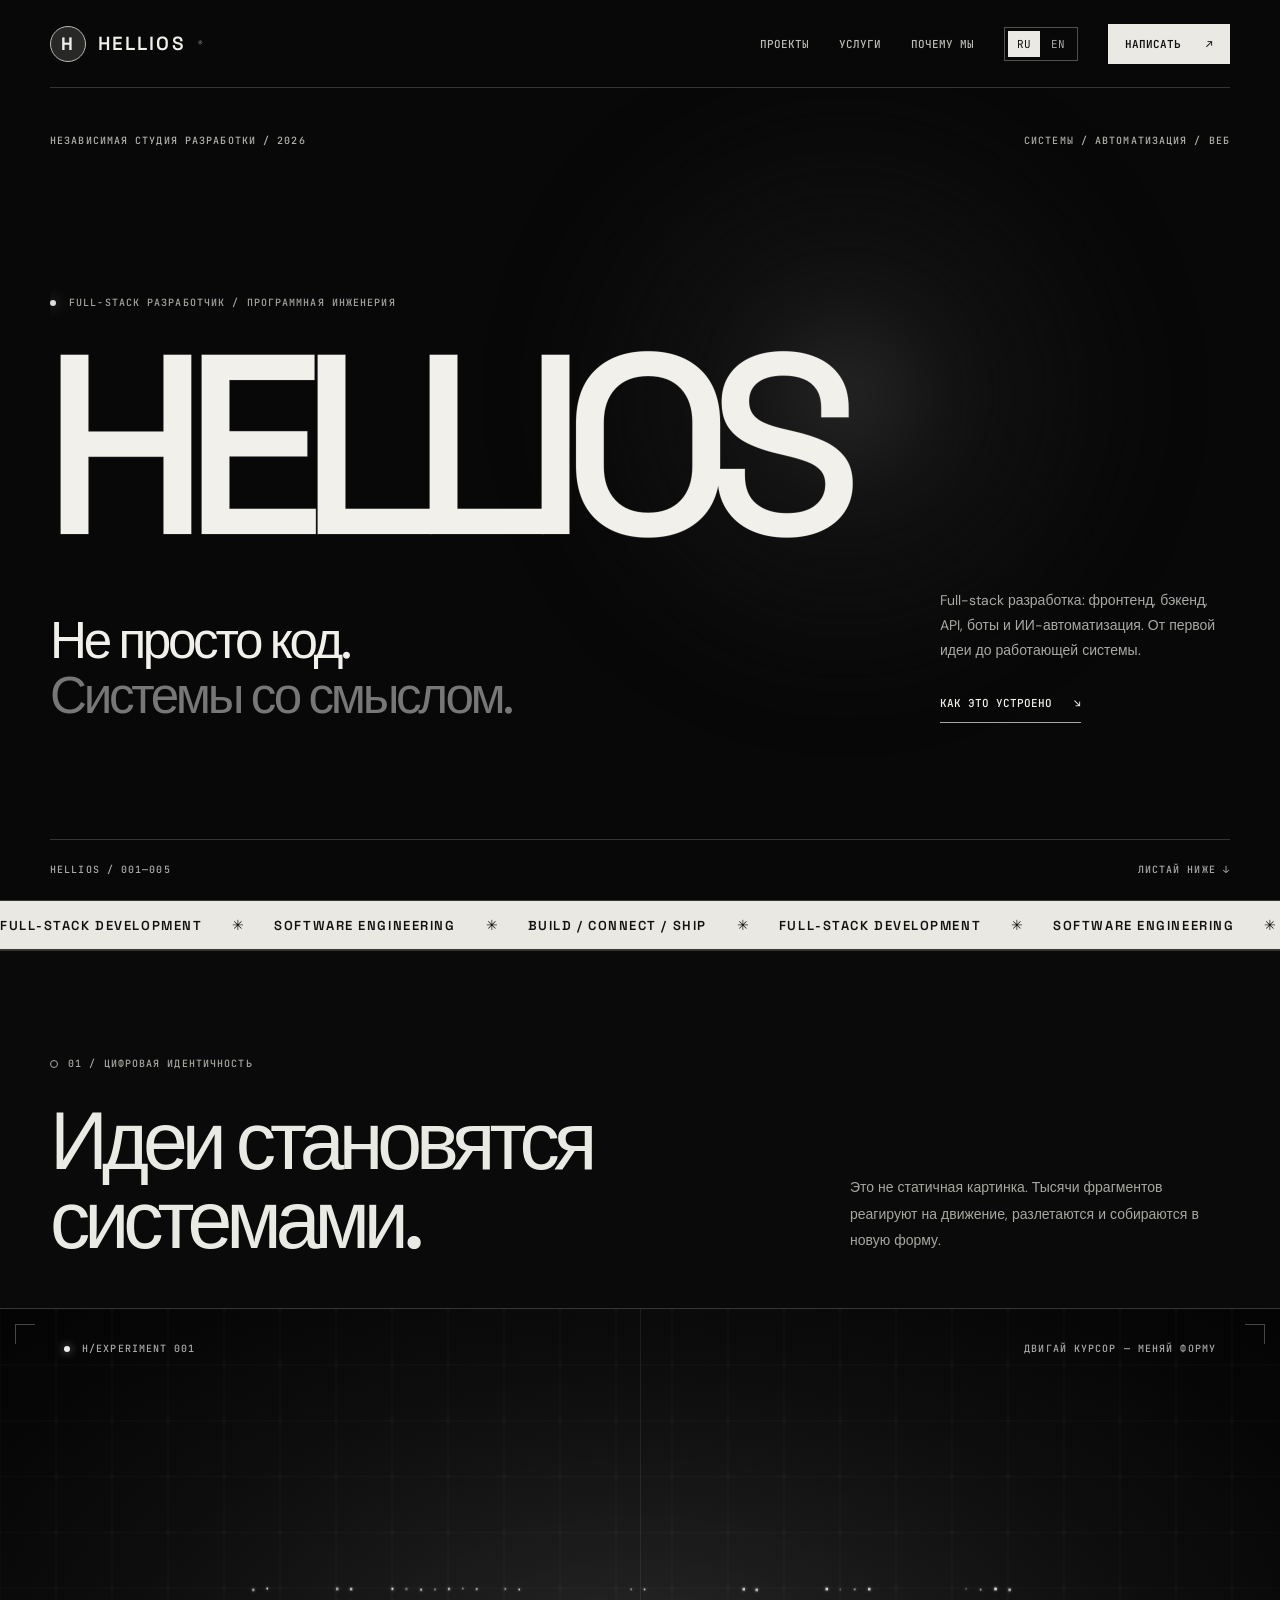
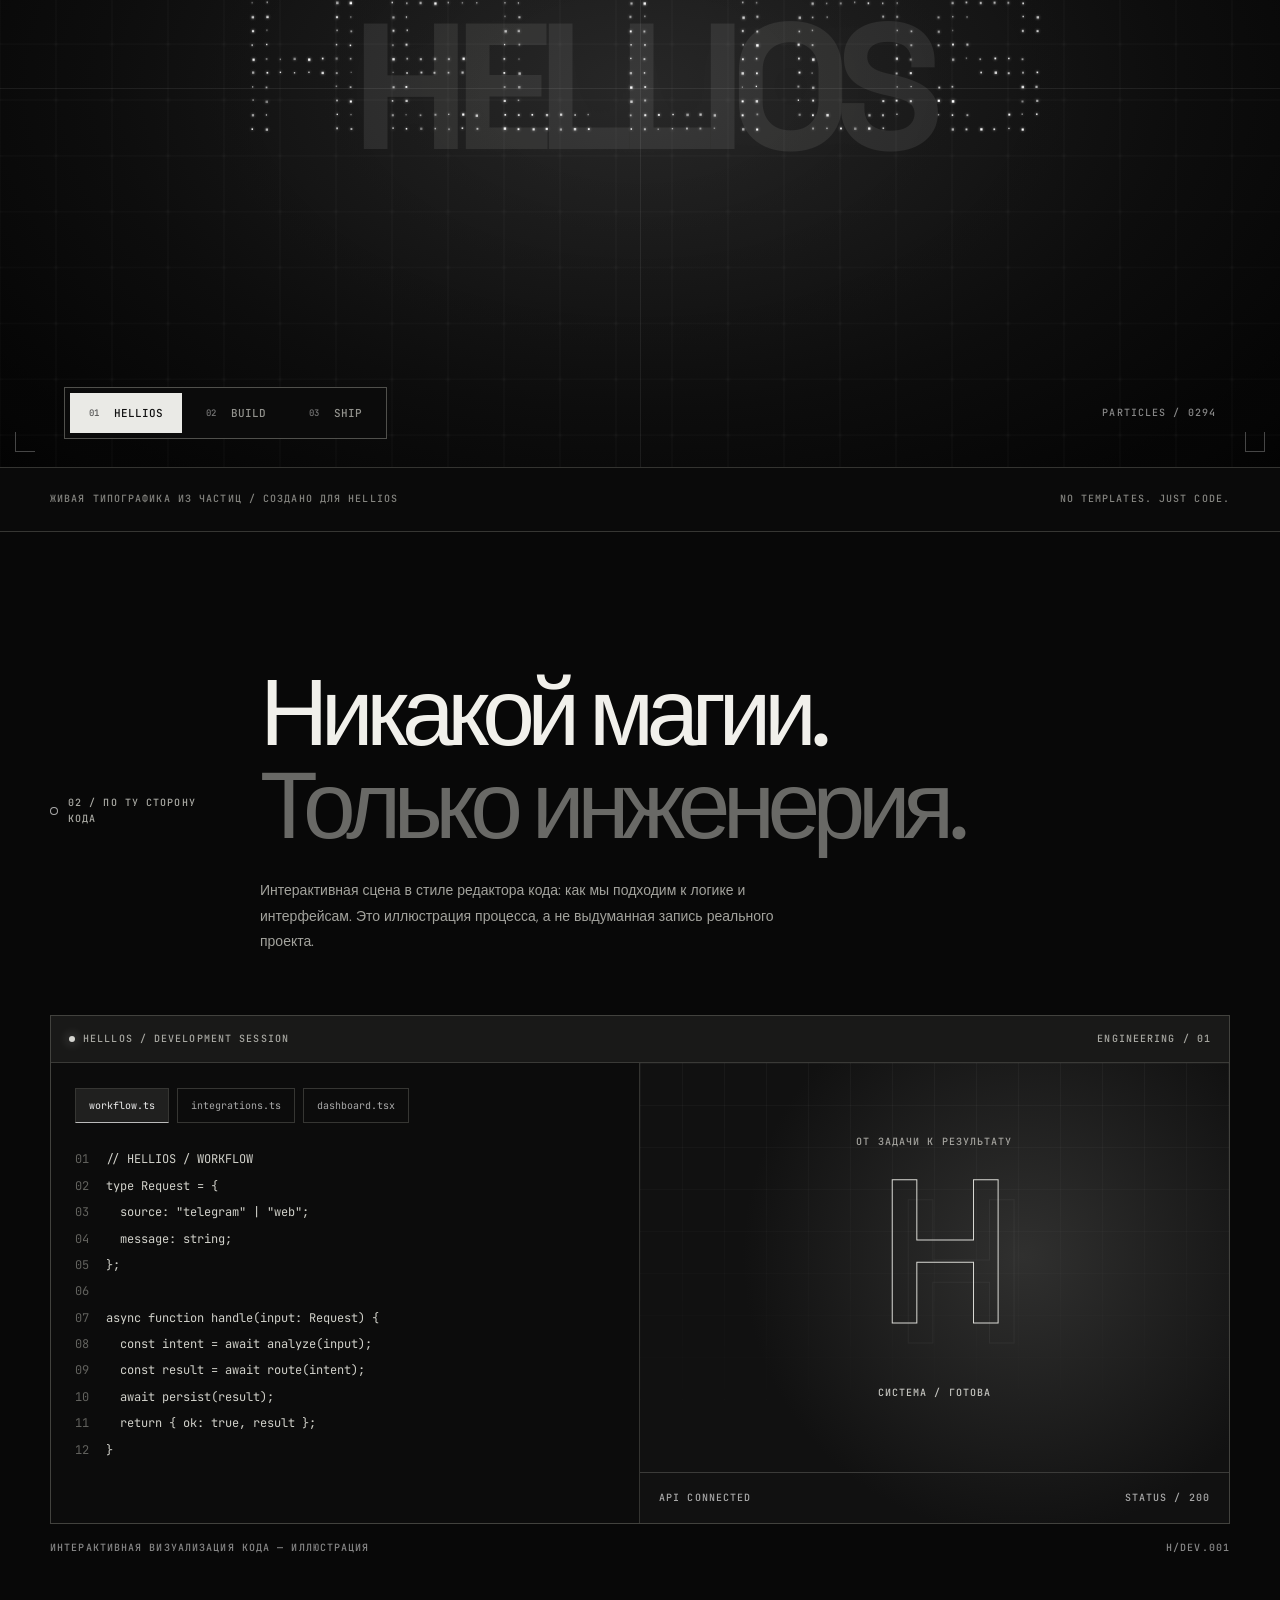
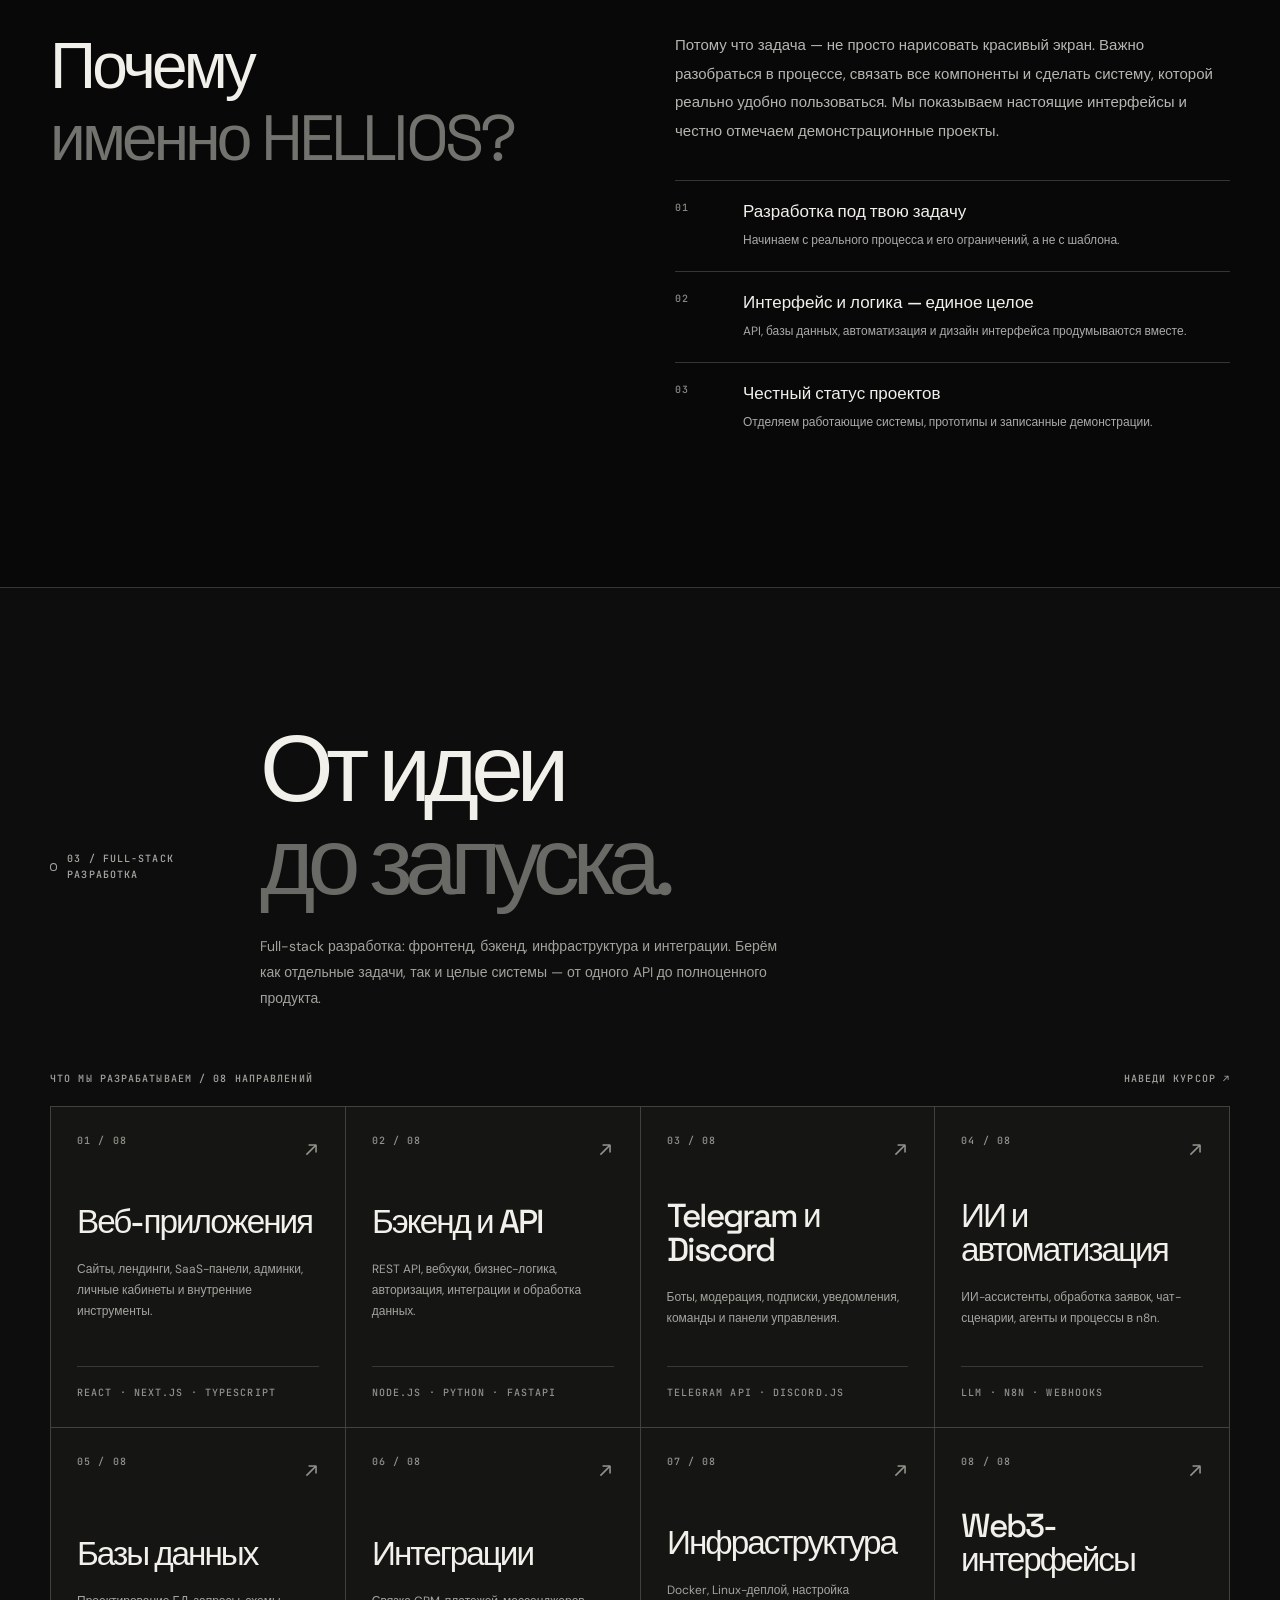
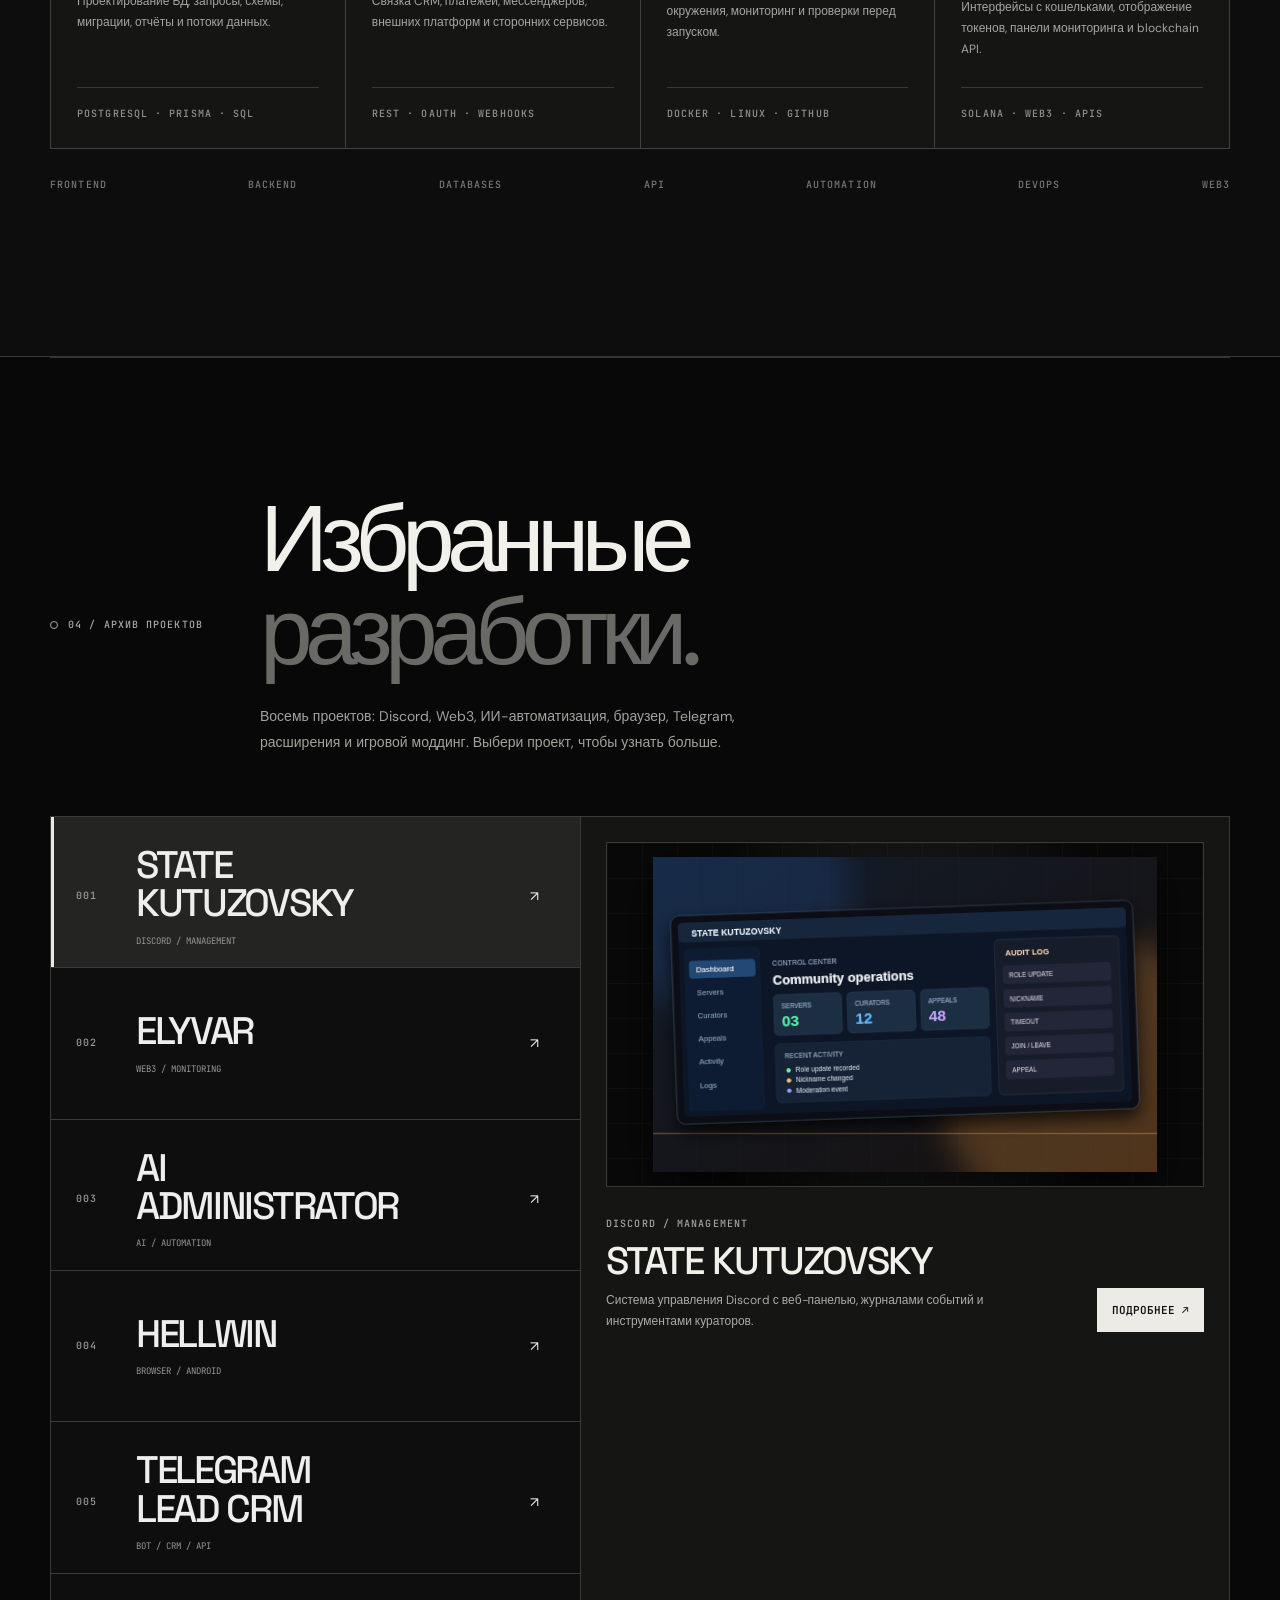
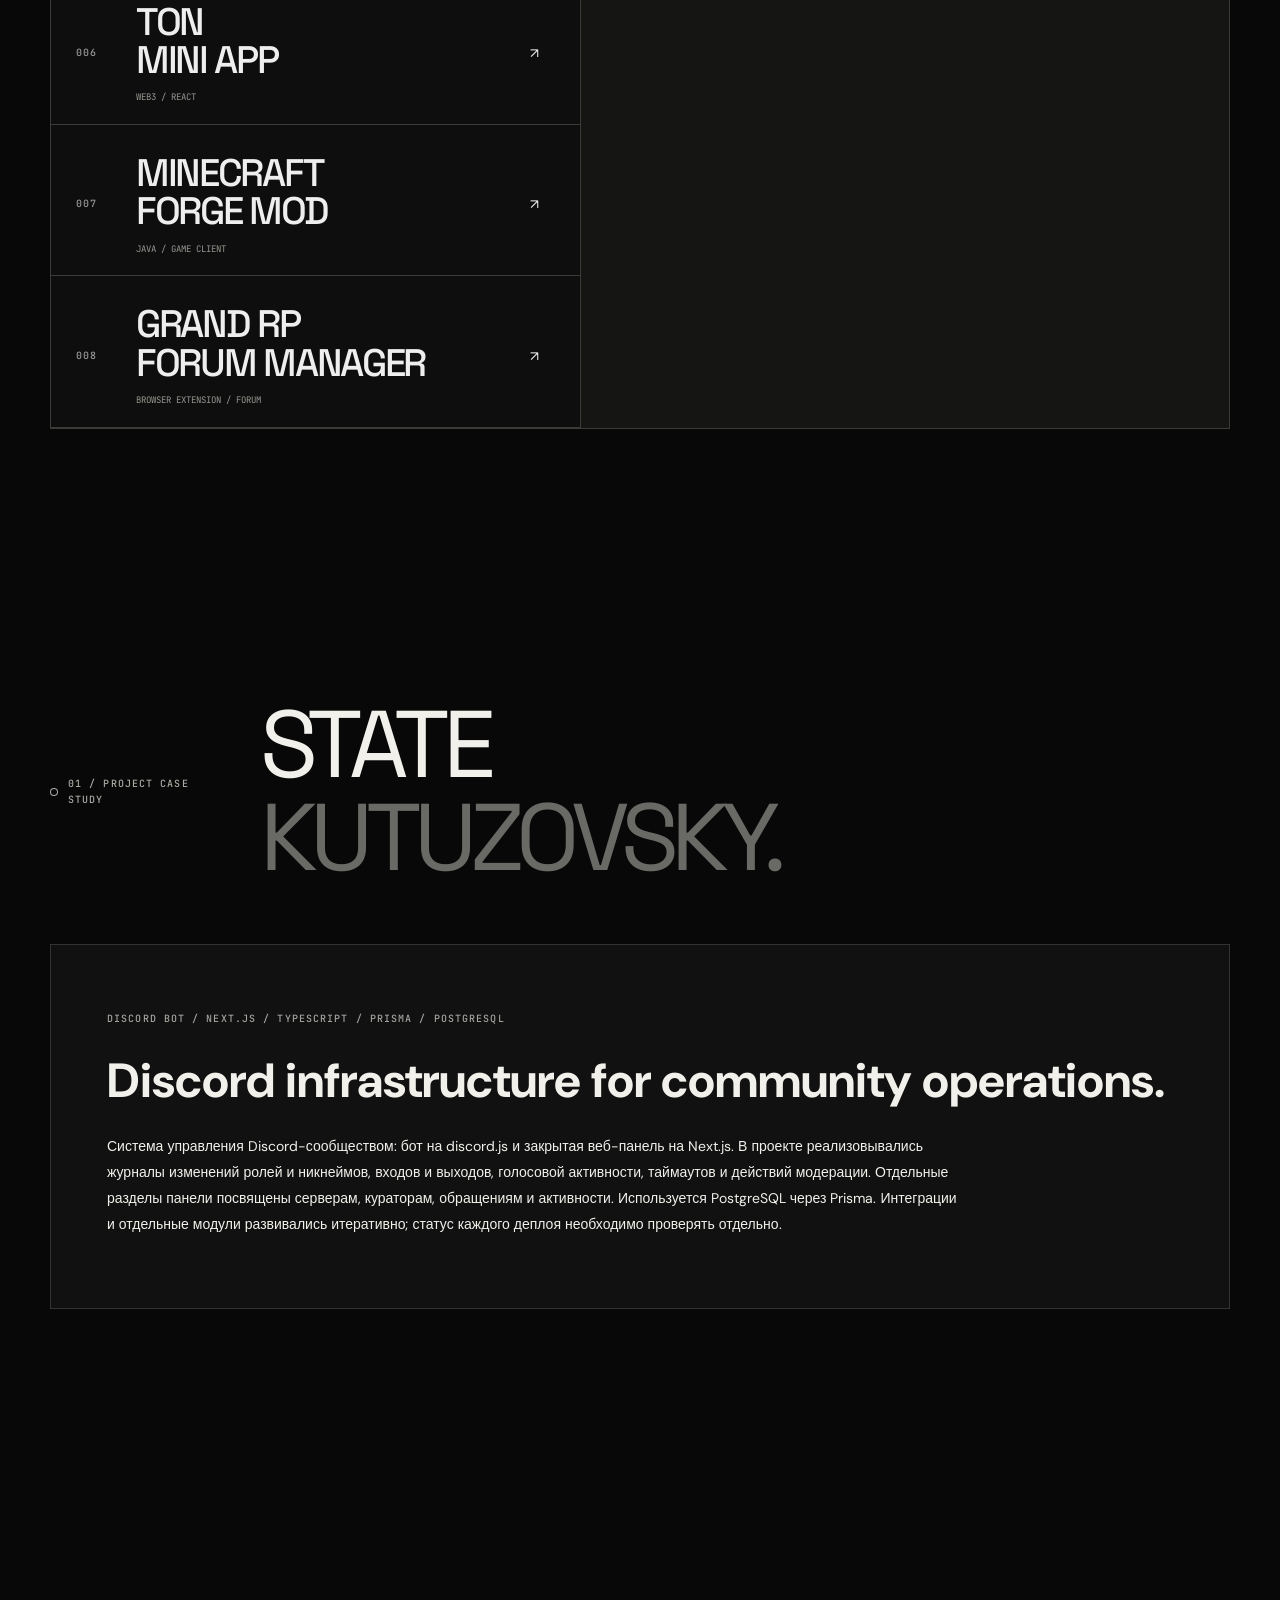
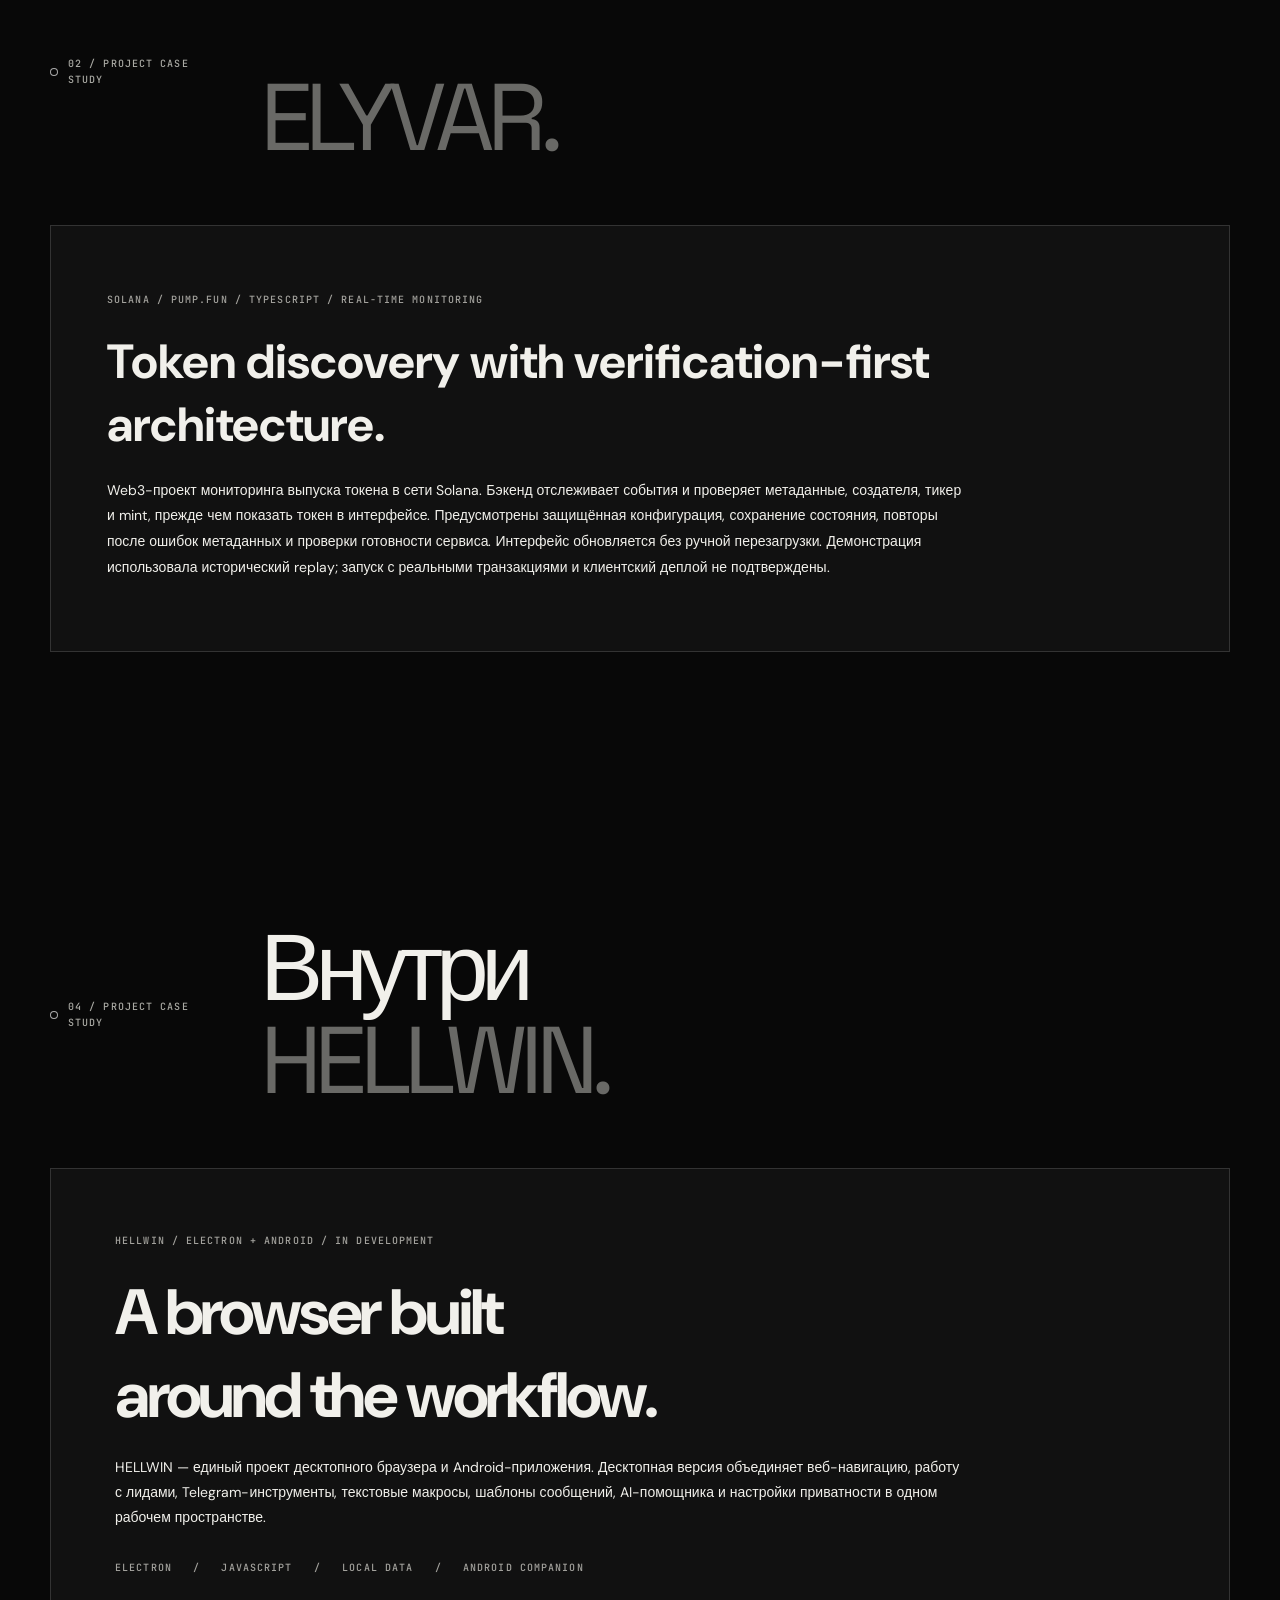
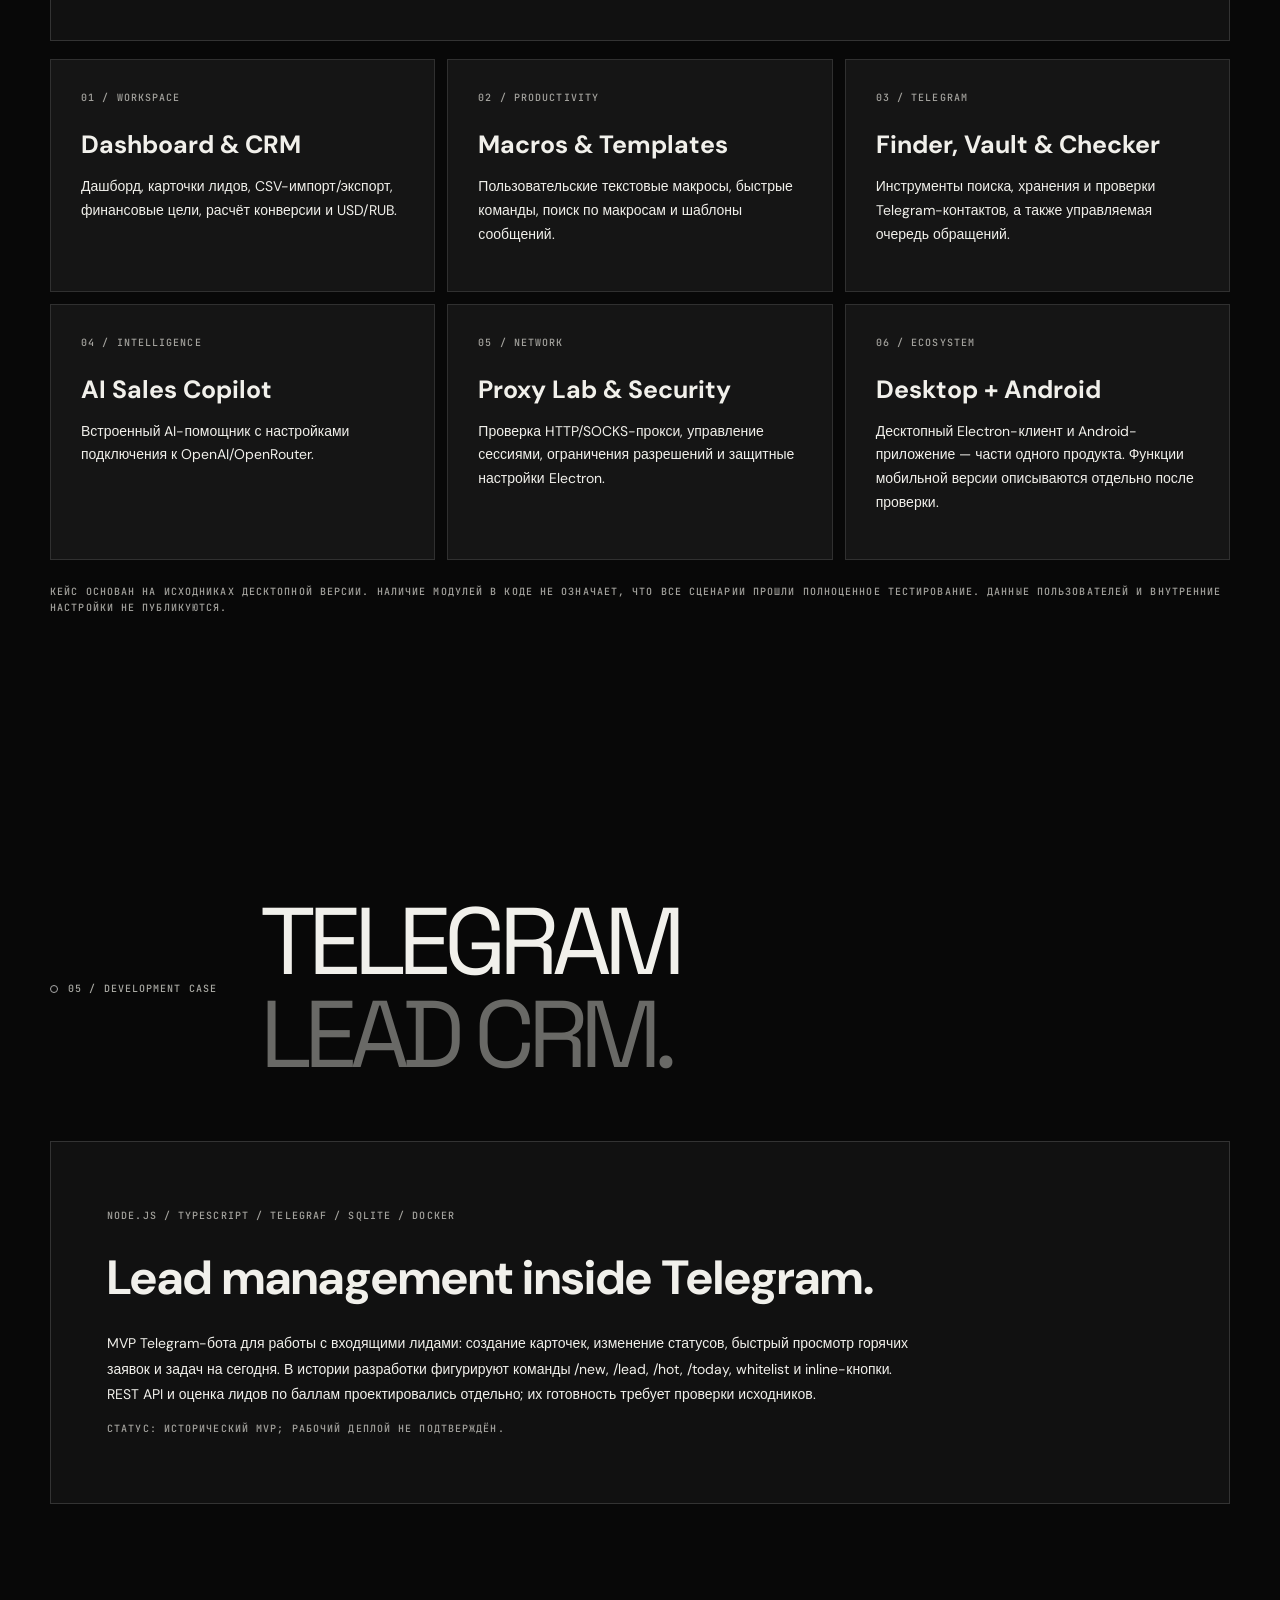
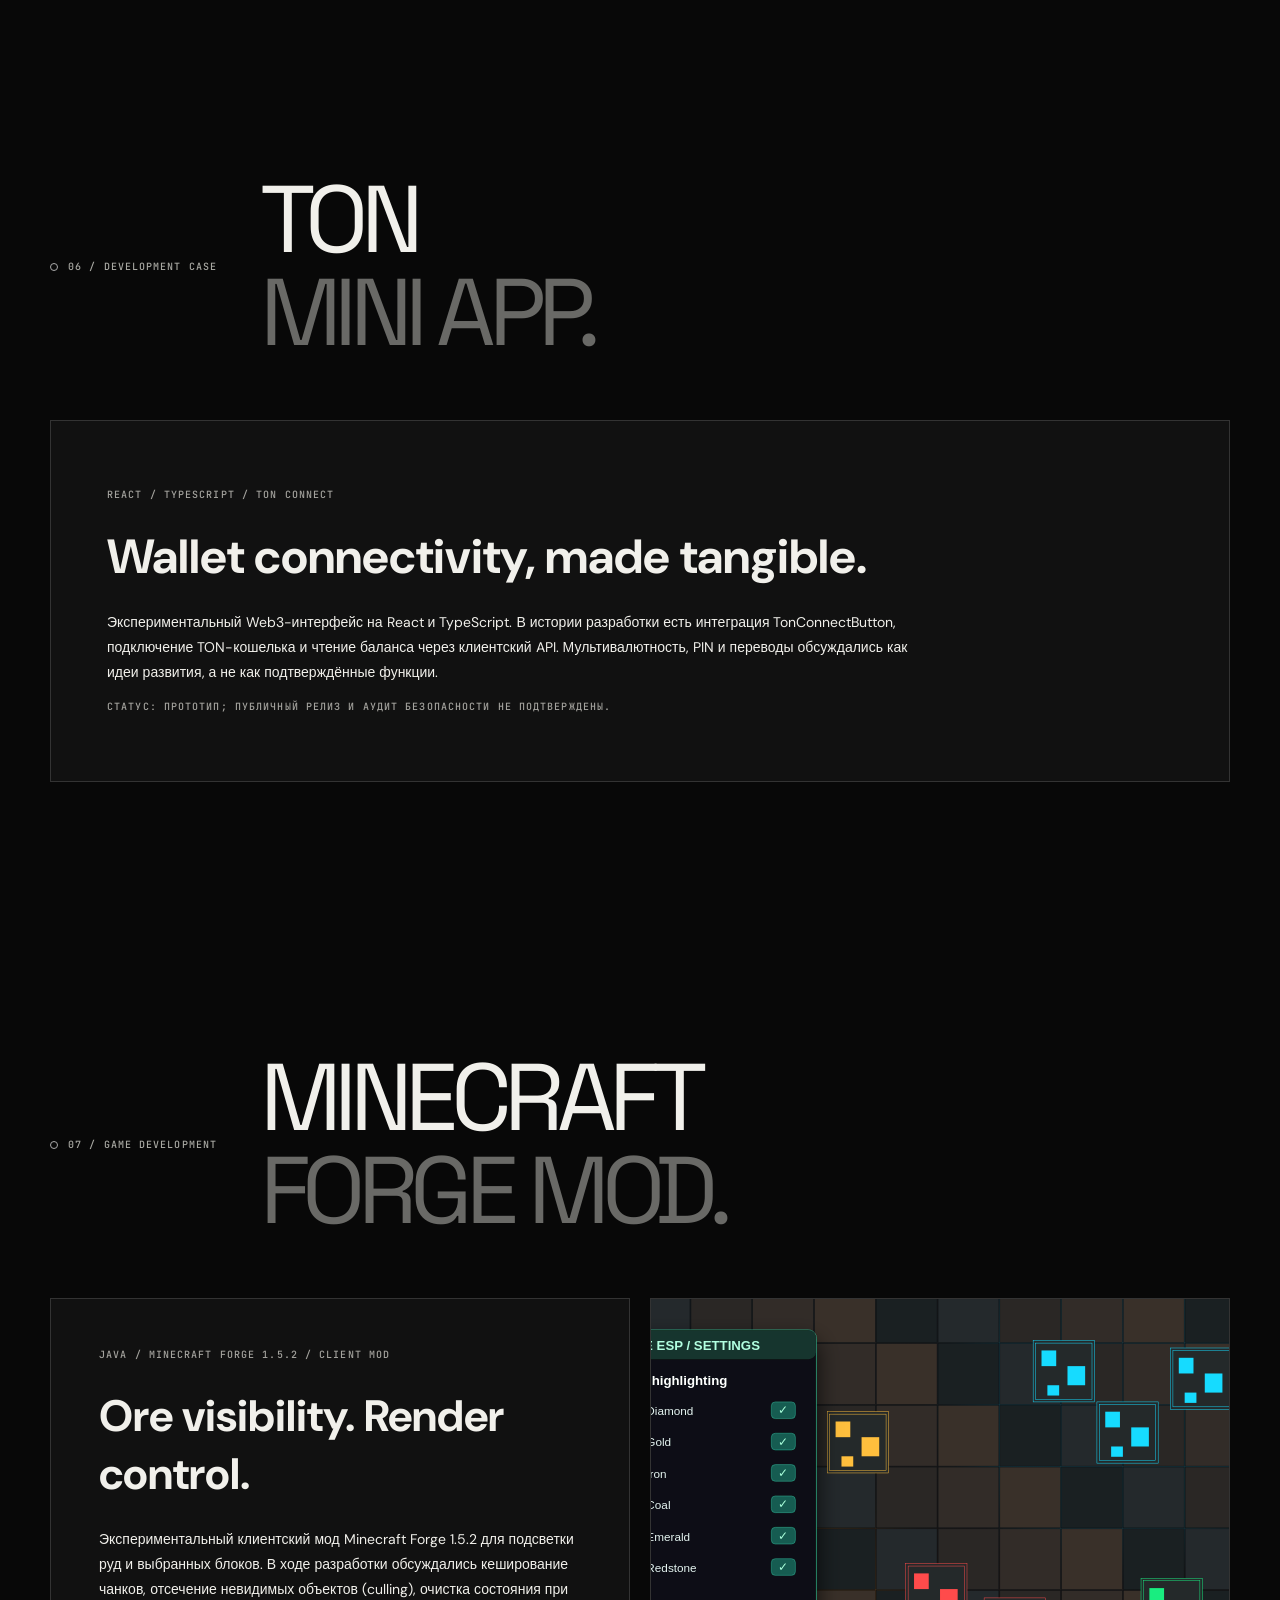
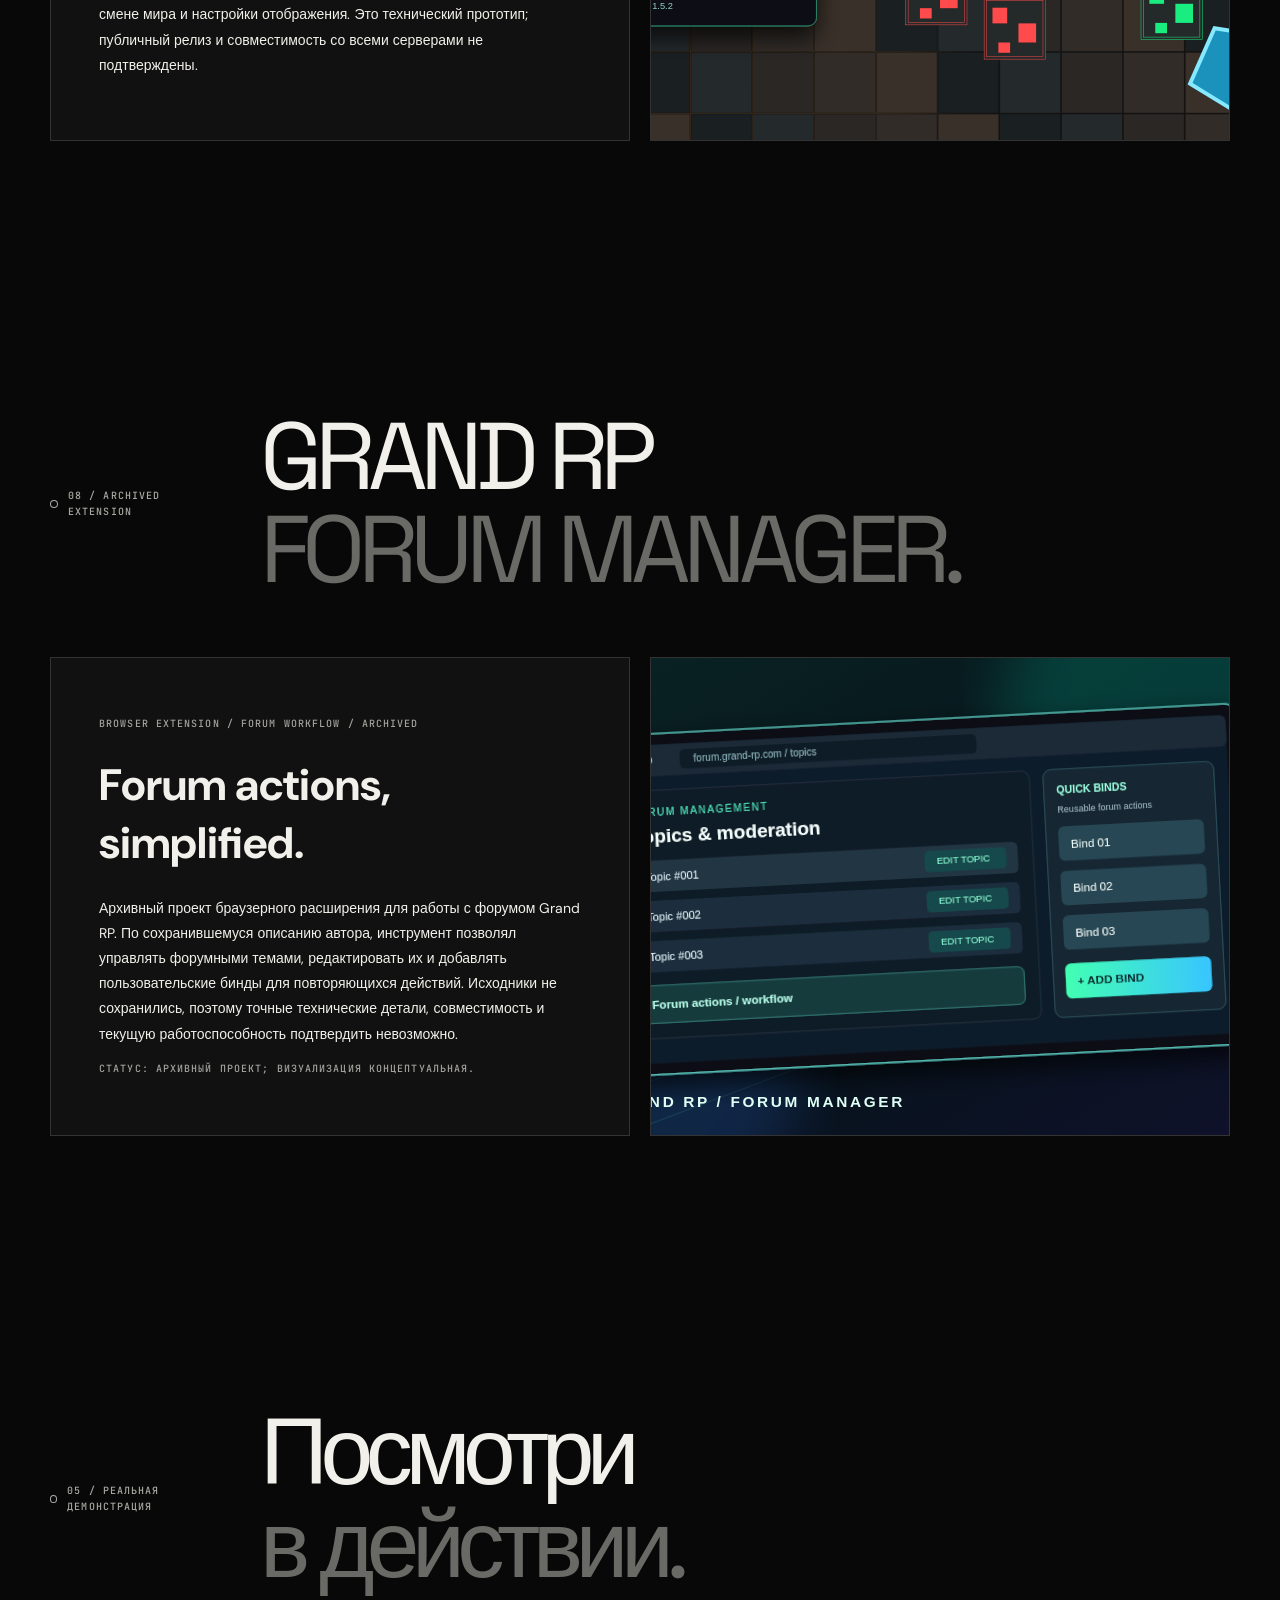
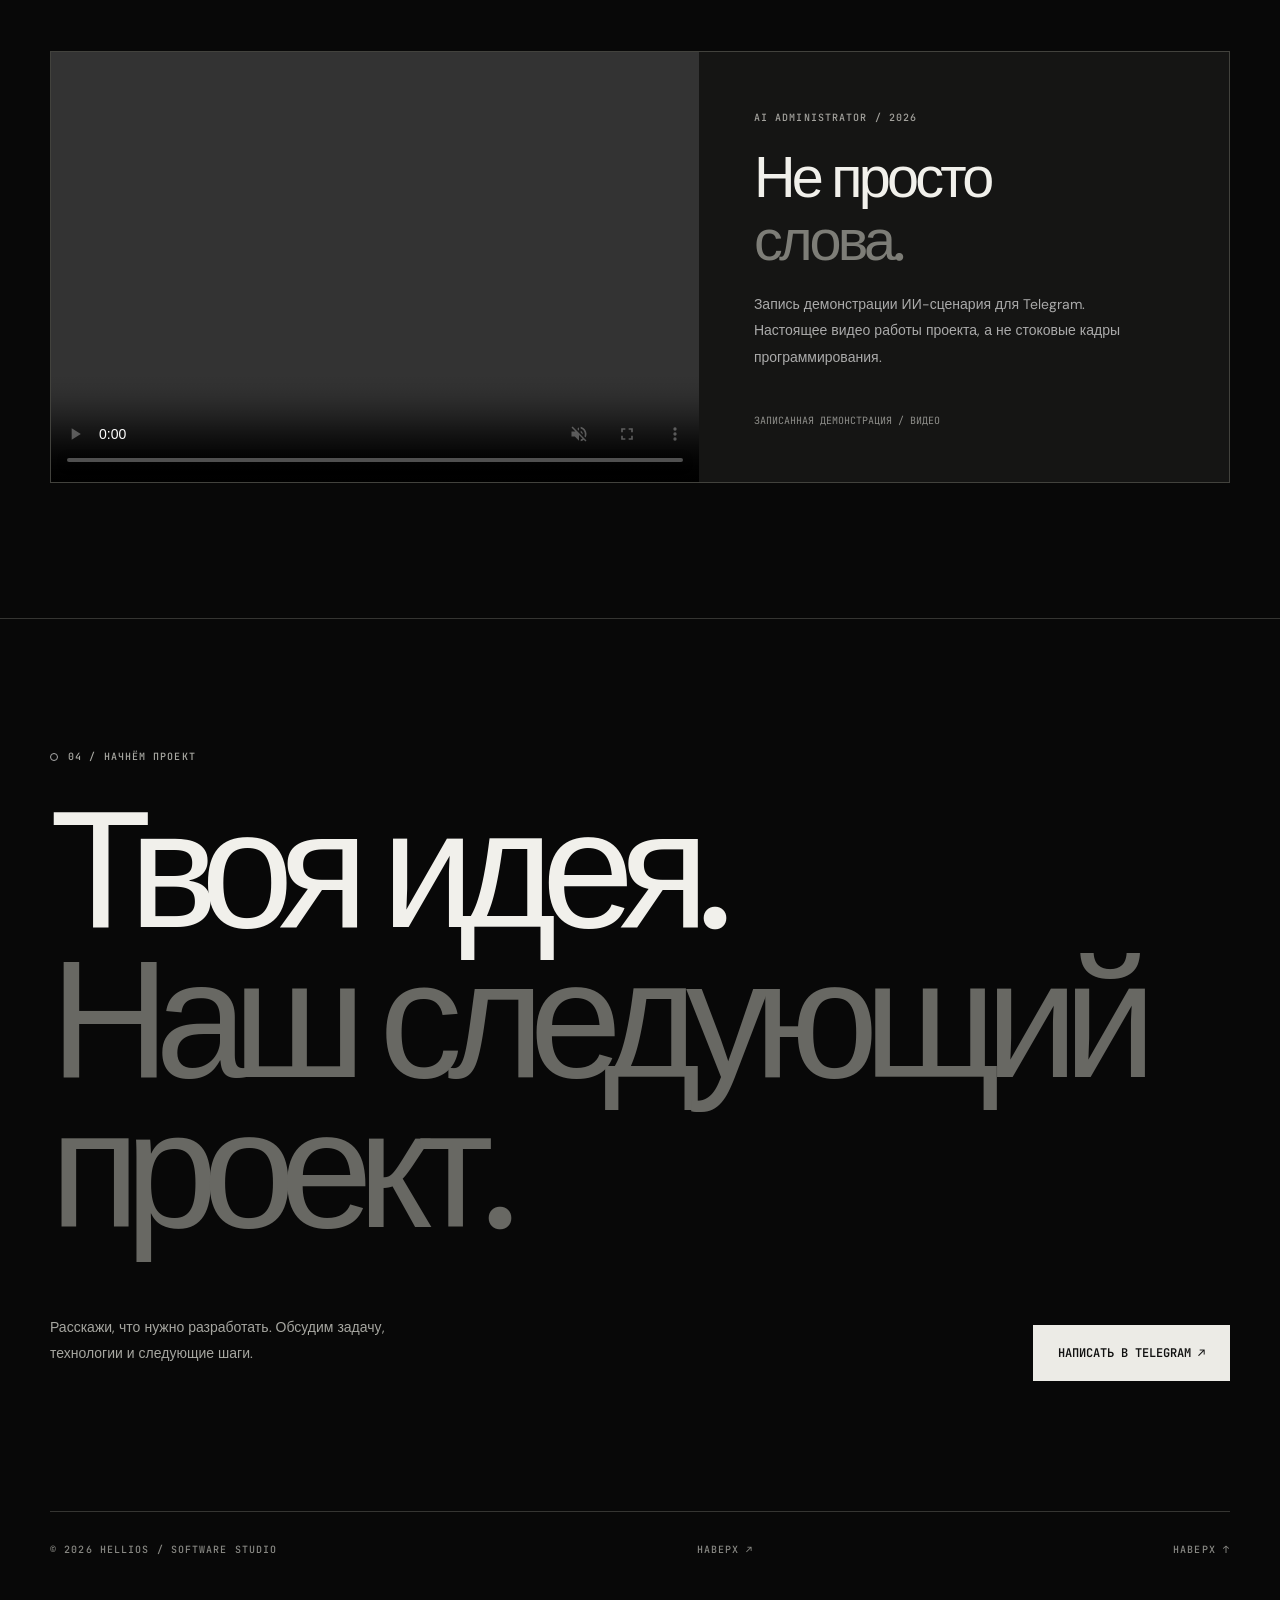
==== commit e03efe0e: "Add archived Grand RP Forum Manager as eighth portfolio case" ====
--- a/index.html
+++ b/index.html
@@ -61,7 +61,7 @@
 <div class="wrap signal-footer micro"><span data-en="REAL-TIME PARTICLE TYPOGRAPHY / MADE FOR HELLIOS" data-ru="ЖИВАЯ ТИПОГРАФИКА ИЗ ЧАСТИЦ / СОЗДАНО ДЛЯ HELLIOS">ЖИВАЯ ТИПОГРАФИКА ИЗ ЧАСТИЦ / СОЗДАНО ДЛЯ HELLIOS</span><span>NO TEMPLATES. JUST CODE.</span></div></section><section class="section wrap" id="behind"><div class="sec-head reveal"><div class="kicker micro" data-en="02 / BEHIND THE BUILD" data-ru="02 / ПО ТУ СТОРОНУ КОДА">01 / ПО ТУ СТОРОНУ КОДА</div><div><h2><span data-en="Not magic." data-ru="Никакой магии.">Никакой магии.</span><br><em data-en="Just engineering." data-ru="Только инженерия.">Только инженерия.</em></h2><p data-en="An interactive code-inspired sequence. A look at the thinking behind the interfaces — not stock footage or a fabricated recording of a real project." data-ru="Интерактивная сцена в стиле редактора кода: как мы подходим к логике и интерфейсам. Это иллюстрация процесса, а не выдуманная запись реального проекта.">Интерактивная сцена в стиле редактора кода: как мы подходим к логике и интерфейсам. Это иллюстрация процесса, а не выдуманная запись реального проекта.</p></div></div>
 <div class="cinema reveal"><div class="cinema-bar micro"><span><i class="led"></i> HELLlOS / DEVELOPMENT SESSION</span><span>ENGINEERING / 01</span></div><div class="cinema-body"><div class="editor"><div class="editor-tabs"><span>workflow.ts</span><span>integrations.ts</span><span>dashboard.tsx</span></div><div class="code" id="code"></div></div><div class="output"><div class="output-grid"></div><div class="output-inner"><span class="micro muted" data-en="FROM INPUT TO OUTPUT" data-ru="ОТ ЗАДАЧИ К РЕЗУЛЬТАТУ">ОТ ЗАДАЧИ К РЕЗУЛЬТАТУ</span><div class="output-symbol">H</div><p class="micro" id="output-status" data-en="SYSTEM / READY" data-ru="СИСТЕМА / ГОТОВА">СИСТЕМА / ГОТОВА</p></div><div class="output-stats micro"><span>API CONNECTED</span><span>STATUS / 200</span></div></div></div></div><div class="cinema-note micro"><span data-en="INTERACTIVE CODE VISUALIZATION — ILLUSTRATIVE" data-ru="ИНТЕРАКТИВНАЯ ВИЗУАЛИЗАЦИЯ КОДА — ИЛЛЮСТРАЦИЯ">ИНТЕРАКТИВНАЯ ВИЗУАЛИЗАЦИЯ КОДА — ИЛЛЮСТРАЦИЯ</span><span>H/DEV.001</span></div>
 <div class="why reveal" id="why"><h3><span data-en="Why work" data-ru="Почему">Почему</span><br><em data-en="with HELLIOS?" data-ru="именно HELLIOS?">именно HELLIOS?</em></h3><div class="why-content"><p data-en="Because the goal isn't to deliver a pretty screen and disappear. It's to understand the workflow, connect the pieces and make a system that people can actually use. Our work is shown through real interfaces and clearly labelled demonstrations." data-ru="Потому что задача — не просто нарисовать красивый экран. Важно разобраться в процессе, связать все компоненты и сделать систему, которой реально удобно пользоваться. Мы показываем настоящие интерфейсы и честно отмечаем демонстрационные проекты.">Потому что задача — не просто нарисовать красивый экран. Важно разобраться в процессе, связать все компоненты и сделать систему, которой реально удобно пользоваться. Мы показываем настоящие интерфейсы и честно отмечаем демонстрационные проекты.</p><div class="proof"><span class="micro">01</span><div><strong data-en="Built for your workflow" data-ru="Разработка под твою задачу">Разработка под твою задачу</strong><p data-en="We start with the real process and its constraints, not a template." data-ru="Начинаем с реального процесса и его ограничений, а не с шаблона.">Начинаем с реального процесса и его ограничений, а не с шаблона.</p></div></div><div class="proof"><span class="micro">02</span><div><strong data-en="Frontend and backend together" data-ru="Интерфейс и логика — единое целое">Интерфейс и логика — единое целое</strong><p data-en="APIs, databases, automation and interface design are considered as one system." data-ru="API, базы данных, автоматизация и дизайн интерфейса продумываются вместе.">API, базы данных, автоматизация и дизайн интерфейса продумываются вместе.</p></div></div><div class="proof"><span class="micro">03</span><div><strong data-en="Clear project status" data-ru="Честный статус проектов">Честный статус проектов</strong><p data-en="We distinguish working systems, prototypes and recorded demos." data-ru="Отделяем работающие системы, прототипы и записанные демонстрации.">Отделяем работающие системы, прототипы и записанные демонстрации.</p></div></div></div></div></section>
-<section class="section capabilities" id="expertise"><div class="wrap"><div class="sec-head reveal"><div class="kicker micro" data-en="03 / FULL-STACK DEVELOPMENT" data-ru="03 / FULL-STACK РАЗРАБОТКА">02 / FULL-STACK РАЗРАБОТКА</div><div><h2><span data-en="From concept" data-ru="От идеи">От идеи</span><br><em data-en="to production." data-ru="до запуска.">до запуска.</em></h2><p data-en="Full-stack development across frontend, backend, infrastructure and integrations. We take on focused tasks or connected systems — from a single API to a complete product." data-ru="Full-stack разработка: фронтенд, бэкенд, инфраструктура и интеграции. Берём как отдельные задачи, так и целые системы — от одного API до полноценного продукта.">Full-stack разработка: фронтенд, бэкенд, инфраструктура и интеграции. Берём как отдельные задачи, так и целые системы — от одного API до полноценного продукта.</p></div></div><div class="cap-heading reveal"><span class="micro" data-en="WHAT WE BUILD / 08 DISCIPLINES" data-ru="ЧТО МЫ РАЗРАБАТЫВАЕМ / 08 НАПРАВЛЕНИЙ">ЧТО МЫ РАЗРАБАТЫВАЕМ / 08 НАПРАВЛЕНИЙ</span><span class="micro" data-en="HOVER TO INTERACT ↗" data-ru="НАВЕДИ КУРСОР ↗">НАВЕДИ КУРСОР ↗</span></div><div class="cap-grid reveal"><article class="cap-card" tabindex="0"><div class="cap-top micro"><span>01 / 08</span><span class="cap-plus" aria-hidden="true">↗</span></div><div class="cap-content"><h3 class="dust-title" data-en="Web applications" data-ru="Веб-приложения">Веб-приложения</h3><p data-en="Websites, landing pages, SaaS dashboards, admin panels, portals and internal tools." data-ru="Сайты, лендинги, SaaS-панели, админки, личные кабинеты и внутренние инструменты.">Сайты, лендинги, SaaS-панели, админки, личные кабинеты и внутренние инструменты.</p></div><div class="cap-stack micro">React · Next.js · TypeScript</div></article><article class="cap-card" tabindex="0"><div class="cap-top micro"><span>02 / 08</span><span class="cap-plus" aria-hidden="true">↗</span></div><div class="cap-content"><h3 class="dust-title" data-en="Backend & API" data-ru="Бэкенд и API">Бэкенд и API</h3><p data-en="REST APIs, webhooks, business logic, authentication, integrations and data processing." data-ru="REST API, вебхуки, бизнес-логика, авторизация, интеграции и обработка данных.">REST API, вебхуки, бизнес-логика, авторизация, интеграции и обработка данных.</p></div><div class="cap-stack micro">Node.js · Python · FastAPI</div></article><article class="cap-card" tabindex="0"><div class="cap-top micro"><span>03 / 08</span><span class="cap-plus" aria-hidden="true">↗</span></div><div class="cap-content"><h3 class="dust-title" data-en="Telegram & Discord" data-ru="Telegram и Discord">Telegram и Discord</h3><p data-en="Bots, moderation, subscriptions, notifications, custom commands and control panels." data-ru="Боты, модерация, подписки, уведомления, команды и панели управления.">Боты, модерация, подписки, уведомления, команды и панели управления.</p></div><div class="cap-stack micro">Telegram API · discord.js</div></article><article class="cap-card" tabindex="0"><div class="cap-top micro"><span>04 / 08</span><span class="cap-plus" aria-hidden="true">↗</span></div><div class="cap-content"><h3 class="dust-title" data-en="AI & automation" data-ru="ИИ и автоматизация">ИИ и автоматизация</h3><p data-en="AI assistants, customer request routing, chat workflows, agents and n8n scenarios." data-ru="ИИ-ассистенты, обработка заявок, чат-сценарии, агенты и процессы в n8n.">ИИ-ассистенты, обработка заявок, чат-сценарии, агенты и процессы в n8n.</p></div><div class="cap-stack micro">LLM · n8n · Webhooks</div></article><article class="cap-card" tabindex="0"><div class="cap-top micro"><span>05 / 08</span><span class="cap-plus" aria-hidden="true">↗</span></div><div class="cap-content"><h3 class="dust-title" data-en="Databases & data" data-ru="Базы данных">Базы данных</h3><p data-en="Database design, queries, schemas, migrations, reports and connected data flows." data-ru="Проектирование БД, запросы, схемы, миграции, отчёты и потоки данных.">Проектирование БД, запросы, схемы, миграции, отчёты и потоки данных.</p></div><div class="cap-stack micro">PostgreSQL · Prisma · SQL</div></article><article class="cap-card" tabindex="0"><div class="cap-top micro"><span>06 / 08</span><span class="cap-plus" aria-hidden="true">↗</span></div><div class="cap-content"><h3 class="dust-title" data-en="Integrations" data-ru="Интеграции">Интеграции</h3><p data-en="Connect CRMs, payments, messaging, external platforms and third-party services." data-ru="Связка CRM, платежей, мессенджеров, внешних платформ и сторонних сервисов.">Связка CRM, платежей, мессенджеров, внешних платформ и сторонних сервисов.</p></div><div class="cap-stack micro">REST · OAuth · Webhooks</div></article><article class="cap-card" tabindex="0"><div class="cap-top micro"><span>07 / 08</span><span class="cap-plus" aria-hidden="true">↗</span></div><div class="cap-content"><h3 class="dust-title" data-en="Infrastructure" data-ru="Инфраструктура">Инфраструктура</h3><p data-en="Dockerized services, Linux deployment, environment setup, monitoring and production checks." data-ru="Docker, Linux-деплой, настройка окружения, мониторинг и проверки перед запуском.">Docker, Linux-деплой, настройка окружения, мониторинг и проверки перед запуском.</p></div><div class="cap-stack micro">Docker · Linux · GitHub</div></article><article class="cap-card" tabindex="0"><div class="cap-top micro"><span>08 / 08</span><span class="cap-plus" aria-hidden="true">↗</span></div><div class="cap-content"><h3 class="dust-title" data-en="Web3 interfaces" data-ru="Web3-интерфейсы">Web3-интерфейсы</h3><p data-en="Wallet-aware interfaces, token data displays, monitoring dashboards and blockchain API integrations." data-ru="Интерфейсы с кошельками, отображение токенов, панели мониторинга и blockchain API.">Интерфейсы с кошельками, отображение токенов, панели мониторинга и blockchain API.</p></div><div class="cap-stack micro">Solana · Web3 · APIs</div></article></div><div class="stackline micro reveal"><span>FRONTEND</span><span>BACKEND</span><span>DATABASES</span><span>API</span><span>AUTOMATION</span><span>DEVOPS</span><span>WEB3</span></div></div></section><section class="section wrap archive" id="work"><div class="sec-head reveal"><div class="kicker micro" data-en="04 / THE ARCHIVE" data-ru="04 / АРХИВ ПРОЕКТОВ">02 / АРХИВ ПРОЕКТОВ</div><div><h2><span data-en="Selected" data-ru="Избранные">Избранные</span><br><em data-en="systems." data-ru="разработки.">разработки.</em></h2><p data-en="Seven projects spanning software, automation, Web3, Telegram, browser and game modding. Select a project to explore." data-ru="Семь проектов: Discord, Web3, ИИ-автоматизация, браузер, Telegram и игровой моддинг. Выбери проект, чтобы узнать больше.">Семь разработок — от ботов и CRM до браузера, Web3 и Minecraft-мода. Выбери проект, чтобы узнать больше.</p></div></div><div class="archive-ui reveal"><div class="archive-nav"><button class="archive-select" data-project="state" aria-pressed="true"><span class="micro">001</span><span><strong>STATE<br>KUTUZOVSKY</strong><small>DISCORD / MANAGEMENT</small></span><span>↗</span></button><button class="archive-select" data-project="elyvar" aria-pressed="false"><span class="micro">002</span><span><strong>ELYVAR</strong><small>WEB3 / MONITORING</small></span><span>↗</span></button><button class="archive-select" data-project="ai" aria-pressed="false"><span class="micro">003</span><span><strong>AI<br>ADMINISTRATOR</strong><small>AI / AUTOMATION</small></span><span>↗</span></button><button class="archive-select" data-project="hellwin" aria-pressed="false"><span class="micro">004</span><span><strong>HELLWIN</strong><small>BROWSER / ANDROID</small></span><span>↗</span></button><button class="archive-select" data-project="leadcrm" aria-pressed="false"><span class="micro">005</span><span><strong>TELEGRAM<br>LEAD CRM</strong><small>BOT / CRM / API</small></span><span>↗</span></button><button class="archive-select" data-project="tonapp" aria-pressed="false"><span class="micro">006</span><span><strong>TON<br>MINI APP</strong><small>WEB3 / REACT</small></span><span>↗</span></button><button class="archive-select" data-project="minecraft" aria-pressed="false"><span class="micro">007</span><span><strong>MINECRAFT<br>FORGE MOD</strong><small>JAVA / GAME CLIENT</small></span><span>↗</span></button></div><div class="archive-panel"><div class="archive-media"><img id="archive-img" src="assets/state-showcase.svg?v=17" alt="State Kutuzovsky showcase artwork"><video id="archive-video" muted playsinline loop preload="none" hidden></video></div><div class="archive-panel-bottom"><div><span class="micro muted" id="archive-type">DISCORD / MANAGEMENT</span><h3 id="archive-title">STATE KUTUZOVSKY</h3><p id="archive-desc">Система управления Discord с веб-панелью, журналами событий и инструментами кураторов.</p></div><a id="archive-link" href="#project-details" data-en="DETAILS ↗" data-ru="ПОДРОБНЕЕ ↗">ПОДРОБНЕЕ ↗</a></div></div></div></section>
+<section class="section capabilities" id="expertise"><div class="wrap"><div class="sec-head reveal"><div class="kicker micro" data-en="03 / FULL-STACK DEVELOPMENT" data-ru="03 / FULL-STACK РАЗРАБОТКА">02 / FULL-STACK РАЗРАБОТКА</div><div><h2><span data-en="From concept" data-ru="От идеи">От идеи</span><br><em data-en="to production." data-ru="до запуска.">до запуска.</em></h2><p data-en="Full-stack development across frontend, backend, infrastructure and integrations. We take on focused tasks or connected systems — from a single API to a complete product." data-ru="Full-stack разработка: фронтенд, бэкенд, инфраструктура и интеграции. Берём как отдельные задачи, так и целые системы — от одного API до полноценного продукта.">Full-stack разработка: фронтенд, бэкенд, инфраструктура и интеграции. Берём как отдельные задачи, так и целые системы — от одного API до полноценного продукта.</p></div></div><div class="cap-heading reveal"><span class="micro" data-en="WHAT WE BUILD / 08 DISCIPLINES" data-ru="ЧТО МЫ РАЗРАБАТЫВАЕМ / 08 НАПРАВЛЕНИЙ">ЧТО МЫ РАЗРАБАТЫВАЕМ / 08 НАПРАВЛЕНИЙ</span><span class="micro" data-en="HOVER TO INTERACT ↗" data-ru="НАВЕДИ КУРСОР ↗">НАВЕДИ КУРСОР ↗</span></div><div class="cap-grid reveal"><article class="cap-card" tabindex="0"><div class="cap-top micro"><span>01 / 08</span><span class="cap-plus" aria-hidden="true">↗</span></div><div class="cap-content"><h3 class="dust-title" data-en="Web applications" data-ru="Веб-приложения">Веб-приложения</h3><p data-en="Websites, landing pages, SaaS dashboards, admin panels, portals and internal tools." data-ru="Сайты, лендинги, SaaS-панели, админки, личные кабинеты и внутренние инструменты.">Сайты, лендинги, SaaS-панели, админки, личные кабинеты и внутренние инструменты.</p></div><div class="cap-stack micro">React · Next.js · TypeScript</div></article><article class="cap-card" tabindex="0"><div class="cap-top micro"><span>02 / 08</span><span class="cap-plus" aria-hidden="true">↗</span></div><div class="cap-content"><h3 class="dust-title" data-en="Backend & API" data-ru="Бэкенд и API">Бэкенд и API</h3><p data-en="REST APIs, webhooks, business logic, authentication, integrations and data processing." data-ru="REST API, вебхуки, бизнес-логика, авторизация, интеграции и обработка данных.">REST API, вебхуки, бизнес-логика, авторизация, интеграции и обработка данных.</p></div><div class="cap-stack micro">Node.js · Python · FastAPI</div></article><article class="cap-card" tabindex="0"><div class="cap-top micro"><span>03 / 08</span><span class="cap-plus" aria-hidden="true">↗</span></div><div class="cap-content"><h3 class="dust-title" data-en="Telegram & Discord" data-ru="Telegram и Discord">Telegram и Discord</h3><p data-en="Bots, moderation, subscriptions, notifications, custom commands and control panels." data-ru="Боты, модерация, подписки, уведомления, команды и панели управления.">Боты, модерация, подписки, уведомления, команды и панели управления.</p></div><div class="cap-stack micro">Telegram API · discord.js</div></article><article class="cap-card" tabindex="0"><div class="cap-top micro"><span>04 / 08</span><span class="cap-plus" aria-hidden="true">↗</span></div><div class="cap-content"><h3 class="dust-title" data-en="AI & automation" data-ru="ИИ и автоматизация">ИИ и автоматизация</h3><p data-en="AI assistants, customer request routing, chat workflows, agents and n8n scenarios." data-ru="ИИ-ассистенты, обработка заявок, чат-сценарии, агенты и процессы в n8n.">ИИ-ассистенты, обработка заявок, чат-сценарии, агенты и процессы в n8n.</p></div><div class="cap-stack micro">LLM · n8n · Webhooks</div></article><article class="cap-card" tabindex="0"><div class="cap-top micro"><span>05 / 08</span><span class="cap-plus" aria-hidden="true">↗</span></div><div class="cap-content"><h3 class="dust-title" data-en="Databases & data" data-ru="Базы данных">Базы данных</h3><p data-en="Database design, queries, schemas, migrations, reports and connected data flows." data-ru="Проектирование БД, запросы, схемы, миграции, отчёты и потоки данных.">Проектирование БД, запросы, схемы, миграции, отчёты и потоки данных.</p></div><div class="cap-stack micro">PostgreSQL · Prisma · SQL</div></article><article class="cap-card" tabindex="0"><div class="cap-top micro"><span>06 / 08</span><span class="cap-plus" aria-hidden="true">↗</span></div><div class="cap-content"><h3 class="dust-title" data-en="Integrations" data-ru="Интеграции">Интеграции</h3><p data-en="Connect CRMs, payments, messaging, external platforms and third-party services." data-ru="Связка CRM, платежей, мессенджеров, внешних платформ и сторонних сервисов.">Связка CRM, платежей, мессенджеров, внешних платформ и сторонних сервисов.</p></div><div class="cap-stack micro">REST · OAuth · Webhooks</div></article><article class="cap-card" tabindex="0"><div class="cap-top micro"><span>07 / 08</span><span class="cap-plus" aria-hidden="true">↗</span></div><div class="cap-content"><h3 class="dust-title" data-en="Infrastructure" data-ru="Инфраструктура">Инфраструктура</h3><p data-en="Dockerized services, Linux deployment, environment setup, monitoring and production checks." data-ru="Docker, Linux-деплой, настройка окружения, мониторинг и проверки перед запуском.">Docker, Linux-деплой, настройка окружения, мониторинг и проверки перед запуском.</p></div><div class="cap-stack micro">Docker · Linux · GitHub</div></article><article class="cap-card" tabindex="0"><div class="cap-top micro"><span>08 / 08</span><span class="cap-plus" aria-hidden="true">↗</span></div><div class="cap-content"><h3 class="dust-title" data-en="Web3 interfaces" data-ru="Web3-интерфейсы">Web3-интерфейсы</h3><p data-en="Wallet-aware interfaces, token data displays, monitoring dashboards and blockchain API integrations." data-ru="Интерфейсы с кошельками, отображение токенов, панели мониторинга и blockchain API.">Интерфейсы с кошельками, отображение токенов, панели мониторинга и blockchain API.</p></div><div class="cap-stack micro">Solana · Web3 · APIs</div></article></div><div class="stackline micro reveal"><span>FRONTEND</span><span>BACKEND</span><span>DATABASES</span><span>API</span><span>AUTOMATION</span><span>DEVOPS</span><span>WEB3</span></div></div></section><section class="section wrap archive" id="work"><div class="sec-head reveal"><div class="kicker micro" data-en="04 / THE ARCHIVE" data-ru="04 / АРХИВ ПРОЕКТОВ">02 / АРХИВ ПРОЕКТОВ</div><div><h2><span data-en="Selected" data-ru="Избранные">Избранные</span><br><em data-en="systems." data-ru="разработки.">разработки.</em></h2><p data-en="Eight projects spanning software, automation, Web3, Telegram, browsers, extensions and game modding. Select a project to explore." data-ru="Восемь проектов: Discord, Web3, ИИ-автоматизация, браузер, Telegram, расширения и игровой моддинг. Выбери проект, чтобы узнать больше.">Восемь разработок — от ботов и CRM до браузера, форумного расширения, Web3 и Minecraft-мода. Выбери проект, чтобы узнать больше.</p></div></div><div class="archive-ui reveal"><div class="archive-nav"><button class="archive-select" data-project="state" aria-pressed="true"><span class="micro">001</span><span><strong>STATE<br>KUTUZOVSKY</strong><small>DISCORD / MANAGEMENT</small></span><span>↗</span></button><button class="archive-select" data-project="elyvar" aria-pressed="false"><span class="micro">002</span><span><strong>ELYVAR</strong><small>WEB3 / MONITORING</small></span><span>↗</span></button><button class="archive-select" data-project="ai" aria-pressed="false"><span class="micro">003</span><span><strong>AI<br>ADMINISTRATOR</strong><small>AI / AUTOMATION</small></span><span>↗</span></button><button class="archive-select" data-project="hellwin" aria-pressed="false"><span class="micro">004</span><span><strong>HELLWIN</strong><small>BROWSER / ANDROID</small></span><span>↗</span></button><button class="archive-select" data-project="leadcrm" aria-pressed="false"><span class="micro">005</span><span><strong>TELEGRAM<br>LEAD CRM</strong><small>BOT / CRM / API</small></span><span>↗</span></button><button class="archive-select" data-project="tonapp" aria-pressed="false"><span class="micro">006</span><span><strong>TON<br>MINI APP</strong><small>WEB3 / REACT</small></span><span>↗</span></button><button class="archive-select" data-project="minecraft" aria-pressed="false"><span class="micro">007</span><span><strong>MINECRAFT<br>FORGE MOD</strong><small>JAVA / GAME CLIENT</small></span><span>↗</span></button><button class="archive-select" data-project="grandforum" aria-pressed="false"><span class="micro">008</span><span><strong>GRAND RP<br>FORUM MANAGER</strong><small>BROWSER EXTENSION / FORUM</small></span><span>↗</span></button></div><div class="archive-panel"><div class="archive-media"><img id="archive-img" src="assets/state-showcase.svg?v=17" alt="State Kutuzovsky showcase artwork"><video id="archive-video" muted playsinline loop preload="none" hidden></video></div><div class="archive-panel-bottom"><div><span class="micro muted" id="archive-type">DISCORD / MANAGEMENT</span><h3 id="archive-title">STATE KUTUZOVSKY</h3><p id="archive-desc">Система управления Discord с веб-панелью, журналами событий и инструментами кураторов.</p></div><a id="archive-link" href="#project-details" data-en="DETAILS ↗" data-ru="ПОДРОБНЕЕ ↗">ПОДРОБНЕЕ ↗</a></div></div></div></section>
 <section class="section wrap" id="state-details" style="scroll-margin-top:100px"><div class="sec-head"><div class="kicker micro">01 / PROJECT CASE STUDY</div><div><h2>STATE<br><em>KUTUZOVSKY.</em></h2></div></div><div style="border:1px solid #333;background:#111;padding:clamp(24px,5vw,56px)"><p class="micro muted">DISCORD BOT / NEXT.JS / TYPESCRIPT / PRISMA / POSTGRESQL</p><h3 style="font-size:clamp(25px,4vw,48px);margin:22px 0">Discord infrastructure for community operations.</h3><p style="line-height:1.85;max-width:860px" data-ru="Система управления Discord-сообществом: бот на discord.js и закрытая веб-панель на Next.js. В проекте реализовывались журналы изменений ролей и никнеймов, входов и выходов, голосовой активности, таймаутов и действий модерации. Отдельные разделы панели посвящены серверам, кураторам, обращениям и активности. Используется PostgreSQL через Prisma. Интеграции и отдельные модули развивались итеративно; статус каждого деплоя необходимо проверять отдельно." data-en="A Discord management system combining a discord.js bot with a private Next.js dashboard. Development covered role and nickname audit logs, joins and leaves, voice activity, timeouts and moderation actions. The dashboard includes servers, curators, appeals and activity views. PostgreSQL and Prisma power the data layer. Integrations and modules were built iteratively; deployment status requires separate verification.">Система управления Discord-сообществом: бот на discord.js и закрытая веб-панель на Next.js. В проекте реализовывались журналы изменений ролей и никнеймов, входов и выходов, голосовой активности, таймаутов и действий модерации. Отдельные разделы панели посвящены серверам, кураторам, обращениям и активности. Используется PostgreSQL через Prisma. Интеграции и отдельные модули развивались итеративно; статус каждого деплоя необходимо проверять отдельно.</p></div></section>
 <section class="section wrap" id="elyvar-details" style="scroll-margin-top:100px"><div class="sec-head"><div class="kicker micro">02 / PROJECT CASE STUDY</div><div><h2><br><em>ELYVAR.</em></h2></div></div><div style="border:1px solid #333;background:#111;padding:clamp(24px,5vw,56px)"><p class="micro muted">SOLANA / PUMP.FUN / TYPESCRIPT / REAL-TIME MONITORING</p><h3 style="font-size:clamp(25px,4vw,48px);margin:22px 0">Token discovery with verification-first architecture.</h3><p style="line-height:1.85;max-width:860px" data-ru="Web3-проект мониторинга выпуска токена в сети Solana. Бэкенд отслеживает события и проверяет метаданные, создателя, тикер и mint, прежде чем показать токен в интерфейсе. Предусмотрены защищённая конфигурация, сохранение состояния, повторы после ошибок метаданных и проверки готовности сервиса. Интерфейс обновляется без ручной перезагрузки. Демонстрация использовала исторический replay; запуск с реальными транзакциями и клиентский деплой не подтверждены." data-en="A Solana token monitoring project that observes events and verifies metadata, creator, ticker and mint before displaying a token. The backend includes protected configuration, persistent state, retry logic after metadata failures and readiness checks. The interface updates without a manual refresh. The recorded demo used historical replay; live transactions and client deployment have not been verified.">Web3-проект мониторинга выпуска токена в сети Solana. Бэкенд отслеживает события и проверяет метаданные, создателя, тикер и mint, прежде чем показать токен в интерфейсе. Предусмотрены защищённая конфигурация, сохранение состояния, повторы после ошибок метаданных и проверки готовности сервиса. Интерфейс обновляется без ручной перезагрузки. Демонстрация использовала исторический replay; запуск с реальными транзакциями и клиентский деплой не подтверждены.</p></div></section>
 <section class="section wrap" id="project-details" style="scroll-margin-top:100px">
@@ -76,11 +76,11 @@
 </div><p class="micro muted" style="margin-top:24px" data-ru="Кейс основан на исходниках десктопной версии. Наличие модулей в коде не означает, что все сценарии прошли полноценное тестирование. Данные пользователей и внутренние настройки не публикуются." data-en="This case study is based on desktop source code. Modules present in code are not a claim that every workflow has passed full testing. User data and private configuration are not published.">This case study is based on desktop source code. Modules present in code are not a claim that every workflow has passed full testing. User data and private configuration are not published.</p></section>
 <section class="section wrap" id="leadcrm-details" style="scroll-margin-top:100px"><div class="sec-head"><div class="kicker micro">05 / DEVELOPMENT CASE</div><div><h2>TELEGRAM<br><em>LEAD CRM.</em></h2></div></div><div style="border:1px solid #333;padding:clamp(24px,5vw,56px);background:#111"><p class="micro muted">NODE.JS / TYPESCRIPT / TELEGRAF / SQLITE / DOCKER</p><h3 style="font-size:clamp(24px,4vw,48px);margin:22px 0">Lead management inside Telegram.</h3><p style="line-height:1.8;max-width:820px" data-ru="MVP Telegram-бота для работы с входящими лидами: создание карточек, изменение статусов, быстрый просмотр горячих заявок и задач на сегодня. В истории разработки фигурируют команды /new, /lead, /hot, /today, whitelist и inline-кнопки. REST API и оценка лидов по баллам проектировались отдельно; их готовность требует проверки исходников." data-en="A Telegram bot MVP for incoming lead management: lead cards, status changes, hot leads and daily overview. Development notes mention /new, /lead, /hot, /today commands, allowlisting and inline buttons. REST API and lead scoring were planned separately and require source verification.">MVP Telegram-бота для работы с входящими лидами: создание карточек, изменение статусов, быстрый просмотр горячих заявок и задач на сегодня. В истории разработки фигурируют команды /new, /lead, /hot, /today, whitelist и inline-кнопки. REST API и оценка лидов по баллам проектировались отдельно; их готовность требует проверки исходников.</p><p class="micro muted" data-ru="Статус: исторический MVP; рабочий деплой не подтверждён." data-en="Status: historical MVP; live deployment not verified.">Статус: исторический MVP; рабочий деплой не подтверждён.</p></div></section>
 <section class="section wrap" id="tonapp-details" style="scroll-margin-top:100px"><div class="sec-head"><div class="kicker micro">06 / DEVELOPMENT CASE</div><div><h2>TON<br><em>MINI APP.</em></h2></div></div><div style="border:1px solid #333;padding:clamp(24px,5vw,56px);background:#111"><p class="micro muted">REACT / TYPESCRIPT / TON CONNECT</p><h3 style="font-size:clamp(24px,4vw,48px);margin:22px 0">Wallet connectivity, made tangible.</h3><p style="line-height:1.8;max-width:820px" data-ru="Экспериментальный Web3-интерфейс на React и TypeScript. В истории разработки есть интеграция TonConnectButton, подключение TON-кошелька и чтение баланса через клиентский API. Мультивалютность, PIN и переводы обсуждались как идеи развития, а не как подтверждённые функции." data-en="Experimental Web3 interface built with React and TypeScript. Development history includes TonConnectButton, TON wallet connection and balance reading through a client API. Multi-currency support, PIN and transfers were discussed as future ideas, not verified features.">Экспериментальный Web3-интерфейс на React и TypeScript. В истории разработки есть интеграция TonConnectButton, подключение TON-кошелька и чтение баланса через клиентский API. Мультивалютность, PIN и переводы обсуждались как идеи развития, а не как подтверждённые функции.</p><p class="micro muted" data-ru="Статус: прототип; публичный релиз и аудит безопасности не подтверждены." data-en="Status: prototype; public release and security audit not verified.">Статус: прототип; публичный релиз и аудит безопасности не подтверждены.</p></div></section>
-<section class="section wrap" id="minecraft-details" style="scroll-margin-top:100px"><div class="sec-head"><div class="kicker micro">07 / GAME DEVELOPMENT</div><div><h2>MINECRAFT<br><em>FORGE MOD.</em></h2></div></div><div style="display:grid;grid-template-columns:repeat(auto-fit,minmax(min(100%,350px),1fr));gap:20px"><div style="border:1px solid #333;background:#111;padding:clamp(24px,4vw,48px)"><div class="micro muted">JAVA / MINECRAFT FORGE 1.5.2 / CLIENT MOD</div><h3 style="font-size:clamp(26px,4vw,44px);margin:24px 0">Ore visibility. Render control.</h3><p style="line-height:1.8" data-ru="Экспериментальный клиентский мод Minecraft Forge 1.5.2 для подсветки руд и выбранных блоков. В ходе разработки обсуждались кеширование чанков, отсечение невидимых объектов (culling), очистка состояния при смене мира и настройки отображения. Это технический прототип; публичный релиз и совместимость со всеми серверами не подтверждены." data-en="An experimental Minecraft Forge 1.5.2 client-side mod for highlighting ores and selected blocks. Development covered chunk caching, visibility culling, state cleanup on world changes and rendering controls. This is a technical prototype; public release and compatibility with all servers are unverified.">Экспериментальный клиентский мод Minecraft Forge 1.5.2 для подсветки руд и выбранных блоков. В ходе разработки обсуждались кеширование чанков, отсечение невидимых объектов (culling), очистка состояния при смене мира и настройки отображения. Это технический прототип; публичный релиз и совместимость со всеми серверами не подтверждены.</p></div><img src="assets/minecraft-forge-showcase.svg?v=17" alt="Concept artwork of Minecraft ore highlighting mod" loading="lazy" style="display:block;width:100%;height:100%;min-height:330px;object-fit:cover;border:1px solid #333"></div></section><section class="section wrap" id="demo"><div class="sec-head reveal"><div class="kicker micro" data-en="05 / REAL DEMONSTRATION" data-ru="05 / РЕАЛЬНАЯ ДЕМОНСТРАЦИЯ">03 / РЕАЛЬНАЯ ДЕМОНСТРАЦИЯ</div><div><h2><span data-en="See it" data-ru="Посмотри">Посмотри</span><br><em data-en="in motion." data-ru="в действии.">в действии.</em></h2></div></div><div class="video-story reveal"><video controls muted playsinline preload="metadata" aria-label="AI Administrator workflow demo"><source src="assets/0911 (online-video-cutter.com).mp4" type="video/mp4"></video><div class="video-story-copy"><div><span class="micro muted">AI ADMINISTRATOR / 2026</span><h3><span data-en="The work" data-ru="Не просто">Не просто</span><br><em data-en="is the proof." data-ru="слова.">слова.</em></h3><p data-en="A recorded demonstration of an AI-assisted Telegram workflow. A real project recording, not a stock coding video." data-ru="Запись демонстрации ИИ-сценария для Telegram. Настоящее видео работы проекта, а не стоковые кадры программирования.">Запись демонстрации ИИ-сценария для Telegram. Настоящее видео работы проекта, а не стоковые кадры программирования.</p></div><small data-en="RECORDED PROJECT DEMO / VIDEO" data-ru="ЗАПИСАННАЯ ДЕМОНСТРАЦИЯ / ВИДЕО">ЗАПИСАННАЯ ДЕМОНСТРАЦИЯ / ВИДЕО</small></div></div></section>
+<section class="section wrap" id="minecraft-details" style="scroll-margin-top:100px"><div class="sec-head"><div class="kicker micro">07 / GAME DEVELOPMENT</div><div><h2>MINECRAFT<br><em>FORGE MOD.</em></h2></div></div><div style="display:grid;grid-template-columns:repeat(auto-fit,minmax(min(100%,350px),1fr));gap:20px"><div style="border:1px solid #333;background:#111;padding:clamp(24px,4vw,48px)"><div class="micro muted">JAVA / MINECRAFT FORGE 1.5.2 / CLIENT MOD</div><h3 style="font-size:clamp(26px,4vw,44px);margin:24px 0">Ore visibility. Render control.</h3><p style="line-height:1.8" data-ru="Экспериментальный клиентский мод Minecraft Forge 1.5.2 для подсветки руд и выбранных блоков. В ходе разработки обсуждались кеширование чанков, отсечение невидимых объектов (culling), очистка состояния при смене мира и настройки отображения. Это технический прототип; публичный релиз и совместимость со всеми серверами не подтверждены." data-en="An experimental Minecraft Forge 1.5.2 client-side mod for highlighting ores and selected blocks. Development covered chunk caching, visibility culling, state cleanup on world changes and rendering controls. This is a technical prototype; public release and compatibility with all servers are unverified.">Экспериментальный клиентский мод Minecraft Forge 1.5.2 для подсветки руд и выбранных блоков. В ходе разработки обсуждались кеширование чанков, отсечение невидимых объектов (culling), очистка состояния при смене мира и настройки отображения. Это технический прототип; публичный релиз и совместимость со всеми серверами не подтверждены.</p></div><img src="assets/minecraft-forge-showcase.svg?v=17" alt="Concept artwork of Minecraft ore highlighting mod" loading="lazy" style="display:block;width:100%;height:100%;min-height:330px;object-fit:cover;border:1px solid #333"></div></section><section class="section wrap" id="grandforum-details" style="scroll-margin-top:100px"><div class="sec-head"><div class="kicker micro">08 / ARCHIVED EXTENSION</div><div><h2>GRAND RP<br><em>FORUM MANAGER.</em></h2></div></div><div style="display:grid;grid-template-columns:repeat(auto-fit,minmax(min(100%,340px),1fr));gap:20px"><div style="background:#111;border:1px solid #333;padding:clamp(24px,4vw,48px)"><p class="micro muted">BROWSER EXTENSION / FORUM WORKFLOW / ARCHIVED</p><h3 style="font-size:clamp(26px,4vw,44px);margin:24px 0">Forum actions, simplified.</h3><p style="line-height:1.8" data-ru="Архивный проект браузерного расширения для работы с форумом Grand RP. По сохранившемуся описанию автора, инструмент позволял управлять форумными темами, редактировать их и добавлять пользовательские бинды для повторяющихся действий. Исходники не сохранились, поэтому точные технические детали, совместимость и текущую работоспособность подтвердить невозможно." data-en="An archived browser extension created for Grand RP forum workflows. According to the developer's recollection, it supported managing and editing forum topics and adding custom binds for repetitive actions. Source code is no longer available, so the implementation details, compatibility and current functionality cannot be independently verified.">Архивный проект браузерного расширения для работы с форумом Grand RP. По сохранившемуся описанию автора, инструмент позволял управлять форумными темами, редактировать их и добавлять пользовательские бинды для повторяющихся действий. Исходники не сохранились, поэтому точные технические детали, совместимость и текущую работоспособность подтвердить невозможно.</p><p class="micro muted" data-ru="Статус: архивный проект; визуализация концептуальная." data-en="Status: archived project; concept artwork.">Статус: архивный проект; визуализация концептуальная.</p></div><img src="assets/grand-rp-forum-showcase.svg?v=1" alt="Conceptual illustration of Grand RP forum management extension" loading="lazy" style="width:100%;height:100%;min-height:330px;object-fit:cover;border:1px solid #333"></div></section><section class="section wrap" id="demo"><div class="sec-head reveal"><div class="kicker micro" data-en="05 / REAL DEMONSTRATION" data-ru="05 / РЕАЛЬНАЯ ДЕМОНСТРАЦИЯ">03 / РЕАЛЬНАЯ ДЕМОНСТРАЦИЯ</div><div><h2><span data-en="See it" data-ru="Посмотри">Посмотри</span><br><em data-en="in motion." data-ru="в действии.">в действии.</em></h2></div></div><div class="video-story reveal"><video controls muted playsinline preload="metadata" aria-label="AI Administrator workflow demo"><source src="assets/0911 (online-video-cutter.com).mp4" type="video/mp4"></video><div class="video-story-copy"><div><span class="micro muted">AI ADMINISTRATOR / 2026</span><h3><span data-en="The work" data-ru="Не просто">Не просто</span><br><em data-en="is the proof." data-ru="слова.">слова.</em></h3><p data-en="A recorded demonstration of an AI-assisted Telegram workflow. A real project recording, not a stock coding video." data-ru="Запись демонстрации ИИ-сценария для Telegram. Настоящее видео работы проекта, а не стоковые кадры программирования.">Запись демонстрации ИИ-сценария для Telegram. Настоящее видео работы проекта, а не стоковые кадры программирования.</p></div><small data-en="RECORDED PROJECT DEMO / VIDEO" data-ru="ЗАПИСАННАЯ ДЕМОНСТРАЦИЯ / ВИДЕО">ЗАПИСАННАЯ ДЕМОНСТРАЦИЯ / ВИДЕО</small></div></div></section>
 <section class="end" id="contact"><div class="wrap"><div class="kicker micro" data-en="04 / LET'S BUILD" data-ru="04 / НАЧНЁМ ПРОЕКТ">04 / НАЧНЁМ ПРОЕКТ</div><h2><span data-en="Your idea." data-ru="Твоя идея.">Твоя идея.</span><br><em data-en="Our next build." data-ru="Наш следующий проект.">Наш следующий проект.</em></h2><div class="end-bottom"><p data-en="Tell us what you need to build. We can talk through the requirements, stack and next steps." data-ru="Расскажи, что нужно разработать. Обсудим задачу, технологии и следующие шаги.">Расскажи, что нужно разработать. Обсудим задачу, технологии и следующие шаги.</p><a href="https://t.me/helliosweb" target="_blank" rel="noopener noreferrer"><span data-en="MESSAGE ON TELEGRAM" data-ru="НАПИСАТЬ В TELEGRAM">НАПИСАТЬ В TELEGRAM</span> ↗</a></div></div></section></main><footer class="wrap micro"><span>© <span id="year">2026</span> HELLIOS / SOFTWARE STUDIO</span><a href="#top" data-en="BACK TO TOP ↗" data-ru="НАВЕРХ ↗">ТЕКУЩИЙ САЙТ ↗</a><a href="#top" data-en="BACK TO TOP ↑" data-ru="НАВЕРХ ↑">НАВЕРХ ↑</a></footer>
 <script>document.documentElement.classList.add('js');</script><script>
 (()=>{'use strict';const $=s=>document.querySelector(s),$$=s=>[...document.querySelectorAll(s)];$('#year').textContent=new Date().getFullYear();const reduced=matchMedia('(prefers-reduced-motion:reduce)').matches;let lang='ru';try{lang=localStorage.getItem('hellios-preview-lang')||'ru'}catch(e){}if(!['ru','en'].includes(lang))lang='ru';function setLang(v){lang=v;document.documentElement.lang=v;$$('[data-ru][data-en]').forEach(el=>el.textContent=el.dataset[v]);['ru','en'].forEach(id=>{$('#'+id).classList.toggle('on',id===v);$('#'+id).setAttribute('aria-pressed',String(id===v))});try{localStorage.setItem('hellios-preview-lang',v)}catch(e){}showProject(active)}$('#ru').onclick=()=>setLang('ru');$('#en').onclick=()=>setLang('en');
-const projects={state:{title:'STATE KUTUZOVSKY',type:'DISCORD / MANAGEMENT',img:'assets/state-showcase.svg?v=17',label:{ru:'ПРЕЗЕНТАЦИОННАЯ ИЛЛЮСТРАЦИЯ / НЕ СКРИНШОТ',en:'SHOWCASE ARTWORK / NOT A SCREENSHOT'},desc:{ru:'Система управления Discord с веб-панелью, журналами событий и инструментами кураторов.',en:'Discord management system with a connected dashboard, activity logs and curator tools.'}},elyvar:{title:'ELYVAR',type:'WEB3 / MONITORING',img:'assets/Снимок экрана 2026-10-08 234549.png',label:{ru:'РЕАЛЬНЫЙ СКРИНШОТ ПРОТОТИПА',en:'REAL PROTOTYPE SCREENSHOT'},desc:{ru:'Прототип Web3-интерфейса мониторинга токенов и данных.',en:'Web3 token monitoring interface prototype and data display.'}},ai:{title:'AI ADMINISTRATOR',type:'AI / AUTOMATION',video:'assets/0911 (online-video-cutter.com).mp4',label:{ru:'ЗАПИСАННАЯ ДЕМОНСТРАЦИЯ',en:'RECORDED DEMONSTRATION'},desc:{ru:'Демонстрация обработки Telegram-обращений с ИИ и автоматизацией.',en:'Demonstration of AI-assisted Telegram messaging and automation.'}},hellwin:{title:'HELLWIN',type:'DESKTOP BROWSER / ANDROID',img:'assets/hellwin-showcase.svg?v=17',label:{ru:'КОНЦЕПТ-ИЛЛЮСТРАЦИЯ / НЕ СКРИНШОТ',en:'CONCEPT ARTWORK / NOT A SCREENSHOT'},desc:{ru:'Собственный браузерный проект для компьютера и Android. Мобильная версия v0.2 собирается в APK через GitHub Actions; браузерная и мобильная части — один продукт.',en:'A custom browser project spanning desktop and Android. Mobile v0.2 builds into an APK via GitHub Actions; both versions belong to one product.'}},leadcrm:{title:'TELEGRAM LEAD CRM',type:'TELEGRAM / CRM / API',img:'assets/lead-crm-showcase.svg?v=17',label:{ru:'СХЕМАТИЧНАЯ ИЛЛЮСТРАЦИЯ / НЕ СКРИНШОТ',en:'SCHEMATIC ARTWORK / NOT A SCREENSHOT'},desc:{ru:'MVP Telegram-бота для учёта лидов: карточки, статусы, команды и управление доступом. API и скоринг обсуждались как развитие проекта.',en:'Telegram lead management bot MVP with lead cards, statuses, commands and access control. API and scoring were discussed as extensions.'}},tonapp:{title:'TON MINI APP',type:'REACT / TON CONNECT',img:'assets/ton-miniapp-showcase.svg?v=17',label:{ru:'СХЕМАТИЧНАЯ ИЛЛЮСТРАЦИЯ / НЕ СКРИНШОТ',en:'SCHEMATIC ARTWORK / NOT A SCREENSHOT'},desc:{ru:'Прототип React-приложения с TON Connect: подключение кошелька и запрос TON-баланса. Не является готовым мультивалютным кошельком.',en:'React prototype with TON Connect wallet connection and TON balance retrieval. Not a finished multi-currency wallet.'}},minecraft:{title:'MINECRAFT FORGE MOD',type:'JAVA / FORGE 1.5.2',img:'assets/minecraft-forge-showcase.svg?v=17',label:{ru:'ИЛЛЮСТРАЦИЯ / НЕ СКРИНШОТ',en:'ILLUSTRATION / NOT A SCREENSHOT'},desc:{ru:'Клиентский мод подсветки руд и блоков для Minecraft Forge 1.5.2. Работа с чанками, настройками отображения и оптимизацией рендера; результаты требуют повторной проверки.',en:'Minecraft Forge 1.5.2 client-side ore and block highlighting mod. Chunk processing, display controls and rendering optimization; results require fresh verification.'}}};let active='state';function showProject(key){active=key;const p=projects[key];if(!p)return;$$('.archive-select').forEach(b=>b.setAttribute('aria-pressed',String(b.dataset.project===key)));$('#archive-type').textContent=p.type;$('#archive-title').textContent=p.title;$('#archive-desc').textContent=p.desc[lang];const img=$('#archive-img'),video=$('#archive-video');if(p.video){img.hidden=true;video.hidden=false;if(video.getAttribute('src')!==p.video){video.src=p.video;video.load()}if(!reduced)video.play().catch(()=>{})}else{video.pause();video.hidden=true;img.hidden=false;img.src=p.img;img.alt=p.title}const link=$('#archive-link');link.href=p.video?'#demo':key==='leadcrm'?'#leadcrm-details':key==='tonapp'?'#tonapp-details':key==='minecraft'?'#minecraft-details':key==='state'?'#state-details':key==='elyvar'?'#elyvar-details':'#project-details';link.target='';link.removeAttribute('rel');link.textContent=lang==='ru'?'ПОДРОБНЕЕ ↗':'DETAILS ↗'}$$('.archive-select').forEach(b=>b.onclick=()=>showProject(b.dataset.project));setLang(lang);
+const projects={state:{title:'STATE KUTUZOVSKY',type:'DISCORD / MANAGEMENT',img:'assets/state-showcase.svg?v=17',label:{ru:'ПРЕЗЕНТАЦИОННАЯ ИЛЛЮСТРАЦИЯ / НЕ СКРИНШОТ',en:'SHOWCASE ARTWORK / NOT A SCREENSHOT'},desc:{ru:'Система управления Discord с веб-панелью, журналами событий и инструментами кураторов.',en:'Discord management system with a connected dashboard, activity logs and curator tools.'}},elyvar:{title:'ELYVAR',type:'WEB3 / MONITORING',img:'assets/Снимок экрана 2026-10-08 234549.png',label:{ru:'РЕАЛЬНЫЙ СКРИНШОТ ПРОТОТИПА',en:'REAL PROTOTYPE SCREENSHOT'},desc:{ru:'Прототип Web3-интерфейса мониторинга токенов и данных.',en:'Web3 token monitoring interface prototype and data display.'}},ai:{title:'AI ADMINISTRATOR',type:'AI / AUTOMATION',video:'assets/0911 (online-video-cutter.com).mp4',label:{ru:'ЗАПИСАННАЯ ДЕМОНСТРАЦИЯ',en:'RECORDED DEMONSTRATION'},desc:{ru:'Демонстрация обработки Telegram-обращений с ИИ и автоматизацией.',en:'Demonstration of AI-assisted Telegram messaging and automation.'}},hellwin:{title:'HELLWIN',type:'DESKTOP BROWSER / ANDROID',img:'assets/hellwin-showcase.svg?v=17',label:{ru:'КОНЦЕПТ-ИЛЛЮСТРАЦИЯ / НЕ СКРИНШОТ',en:'CONCEPT ARTWORK / NOT A SCREENSHOT'},desc:{ru:'Собственный браузерный проект для компьютера и Android. Мобильная версия v0.2 собирается в APK через GitHub Actions; браузерная и мобильная части — один продукт.',en:'A custom browser project spanning desktop and Android. Mobile v0.2 builds into an APK via GitHub Actions; both versions belong to one product.'}},leadcrm:{title:'TELEGRAM LEAD CRM',type:'TELEGRAM / CRM / API',img:'assets/lead-crm-showcase.svg?v=17',label:{ru:'СХЕМАТИЧНАЯ ИЛЛЮСТРАЦИЯ / НЕ СКРИНШОТ',en:'SCHEMATIC ARTWORK / NOT A SCREENSHOT'},desc:{ru:'MVP Telegram-бота для учёта лидов: карточки, статусы, команды и управление доступом. API и скоринг обсуждались как развитие проекта.',en:'Telegram lead management bot MVP with lead cards, statuses, commands and access control. API and scoring were discussed as extensions.'}},tonapp:{title:'TON MINI APP',type:'REACT / TON CONNECT',img:'assets/ton-miniapp-showcase.svg?v=17',label:{ru:'СХЕМАТИЧНАЯ ИЛЛЮСТРАЦИЯ / НЕ СКРИНШОТ',en:'SCHEMATIC ARTWORK / NOT A SCREENSHOT'},desc:{ru:'Прототип React-приложения с TON Connect: подключение кошелька и запрос TON-баланса. Не является готовым мультивалютным кошельком.',en:'React prototype with TON Connect wallet connection and TON balance retrieval. Not a finished multi-currency wallet.'}},minecraft:{title:'MINECRAFT FORGE MOD',type:'JAVA / FORGE 1.5.2',img:'assets/minecraft-forge-showcase.svg?v=17',label:{ru:'ИЛЛЮСТРАЦИЯ / НЕ СКРИНШОТ',en:'ILLUSTRATION / NOT A SCREENSHOT'},desc:{ru:'Клиентский мод подсветки руд и блоков для Minecraft Forge 1.5.2. Работа с чанками, настройками отображения и оптимизацией рендера; результаты требуют повторной проверки.',en:'Minecraft Forge 1.5.2 client-side ore and block highlighting mod. Chunk processing, display controls and rendering optimization; results require fresh verification.'}},grandforum:{title:'GRAND RP FORUM MANAGER',type:'BROWSER EXTENSION / FORUM WORKFLOW',img:'assets/grand-rp-forum-showcase.svg?v=1',label:{ru:'КОНЦЕПТ / НЕ СКРИНШОТ',en:'CONCEPT / NOT A SCREENSHOT'},desc:{ru:'Архивное браузерное расширение для работы с форумом Grand RP: редактирование тем и пользовательские бинды для повторяющихся действий. Исходники не сохранились.',en:'Archived browser extension for Grand RP forum workflows: topic editing and custom binds for repetitive actions. Original source files are unavailable.'}}};let active='state';function showProject(key){active=key;const p=projects[key];if(!p)return;$$('.archive-select').forEach(b=>b.setAttribute('aria-pressed',String(b.dataset.project===key)));$('#archive-type').textContent=p.type;$('#archive-title').textContent=p.title;$('#archive-desc').textContent=p.desc[lang];const img=$('#archive-img'),video=$('#archive-video');if(p.video){img.hidden=true;video.hidden=false;if(video.getAttribute('src')!==p.video){video.src=p.video;video.load()}if(!reduced)video.play().catch(()=>{})}else{video.pause();video.hidden=true;img.hidden=false;img.src=p.img;img.alt=p.title}const link=$('#archive-link');link.href=p.video?'#demo':key==='leadcrm'?'#leadcrm-details':key==='tonapp'?'#tonapp-details':key==='minecraft'?'#minecraft-details':key==='grandforum'?'#grandforum-details':key==='state'?'#state-details':key==='elyvar'?'#elyvar-details':'#project-details';link.target='';link.removeAttribute('rel');link.textContent=lang==='ru'?'ПОДРОБНЕЕ ↗':'DETAILS ↗'}$$('.archive-select').forEach(b=>b.onclick=()=>showProject(b.dataset.project));setLang(lang);
 const lines=['// HELLIOS / WORKFLOW','type Request = {','  source: "telegram" | "web";','  message: string;','};','','async function handle(input: Request) {','  const intent = await analyze(input);','  const result = await route(intent);','  await persist(result);','  return { ok: true, result };','}'];const code=$('#code');function paint(n){code.replaceChildren();lines.slice(0,n).forEach((line,i)=>{const el=document.createElement('span');el.className='code-line';const ln=document.createElement('span');ln.className='ln';ln.textContent=String(i+1).padStart(2,'0');el.append(ln,document.createTextNode(line));code.append(el)});if(n<lines.length){const cursor=document.createElement('span');cursor.className='typing-caret';code.lastElementChild?.append(cursor)}}if(reduced)paint(lines.length);else{let n=0;paint(0);const timer=setInterval(()=>{paint(++n);if(n>=lines.length){clearInterval(timer);setTimeout(()=>paint(lines.length),2000)}},240)}
 const elements=$$('.reveal');if(reduced||!('IntersectionObserver'in window))elements.forEach(el=>el.classList.add('visible'));else{const io=new IntersectionObserver(entries=>entries.forEach(e=>{if(e.isIntersecting){e.target.classList.add('visible');io.unobserve(e.target)}}),{threshold:.08});elements.forEach(el=>io.observe(el))}
 const loader=$('#loader');if(reduced){loader.remove()}else{let seen=false;try{seen=sessionStorage.getItem('hellios-preview-intro')==='1'}catch(e){}const dur=seen?200:1050,begin=performance.now();function progress(now){const ratio=Math.min(1,(now-begin)/dur);$('#loader-count').textContent=String(Math.round(ratio*100)).padStart(3,'0')+'%';if(ratio<1)requestAnimationFrame(progress);else{loader.classList.add('done');setTimeout(()=>loader.remove(),950);try{sessionStorage.setItem('hellios-preview-intro','1')}catch(e){}}}requestAnimationFrame(progress)}
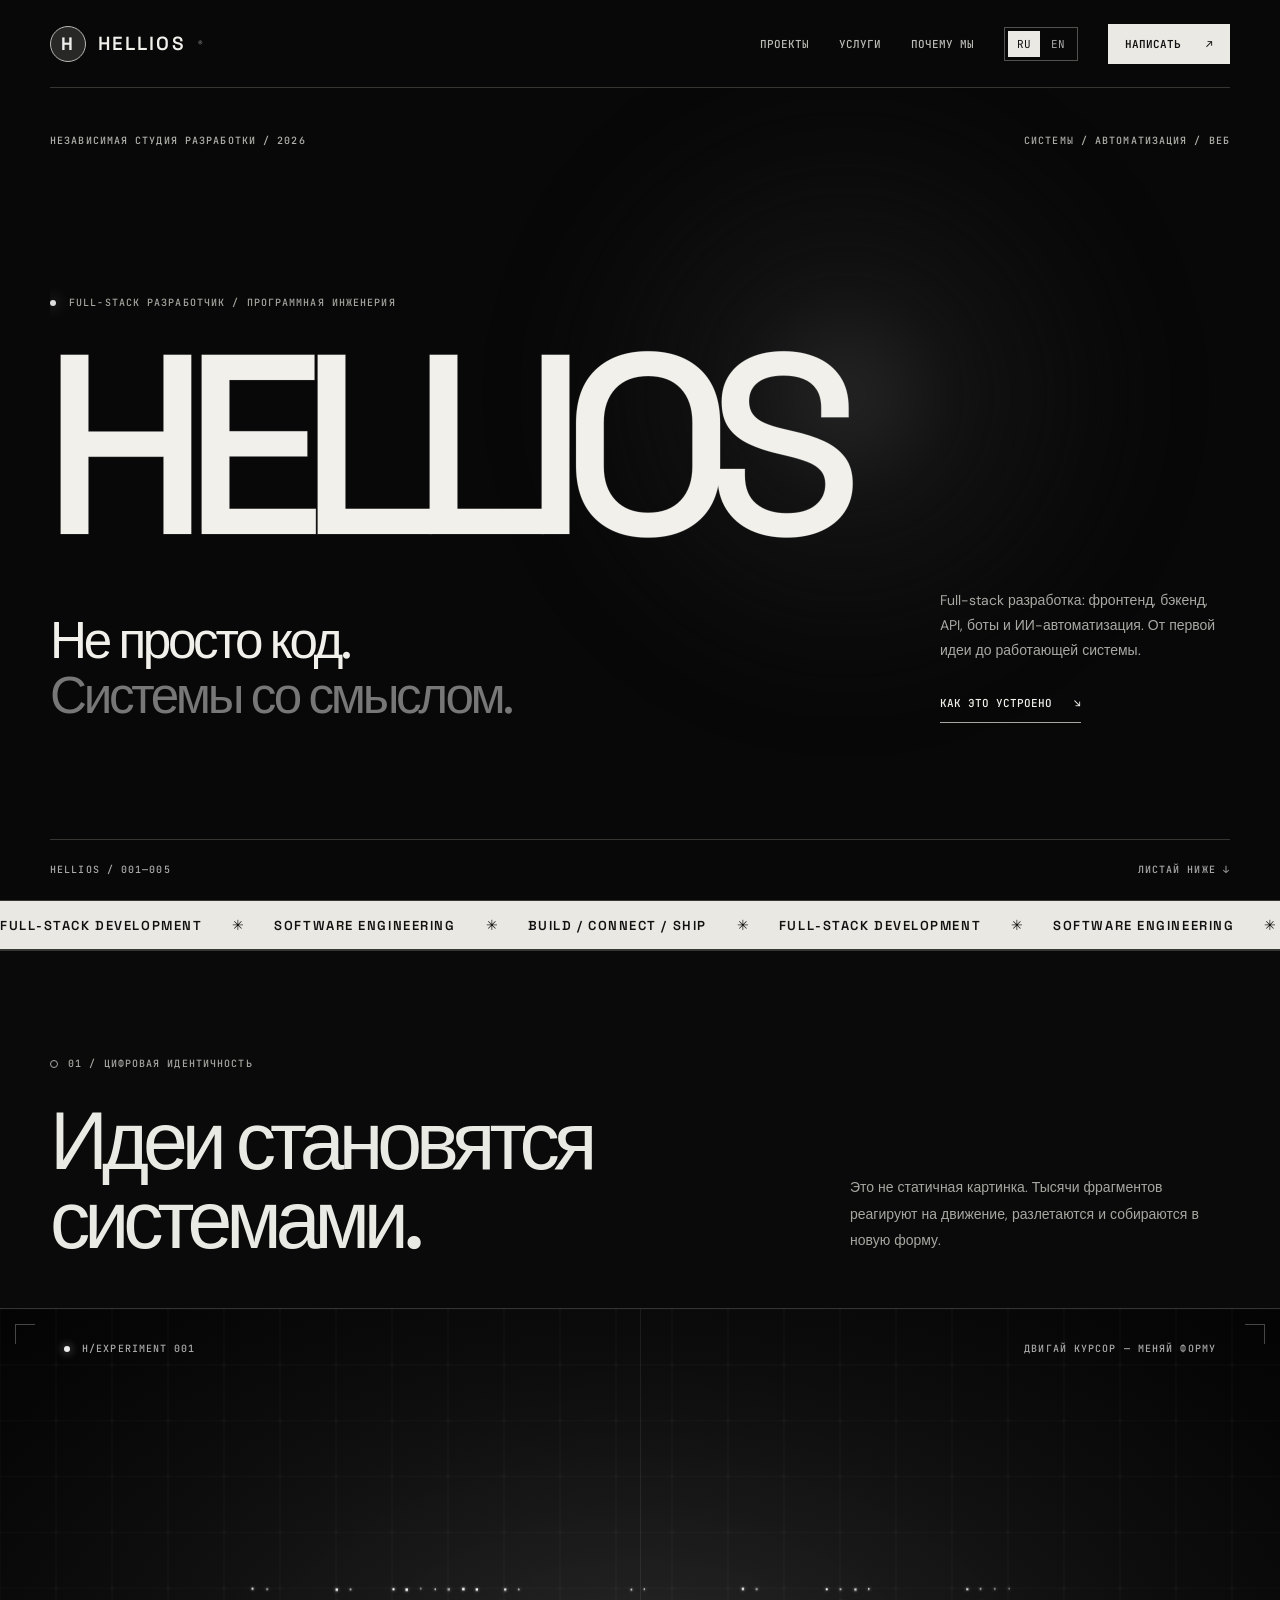
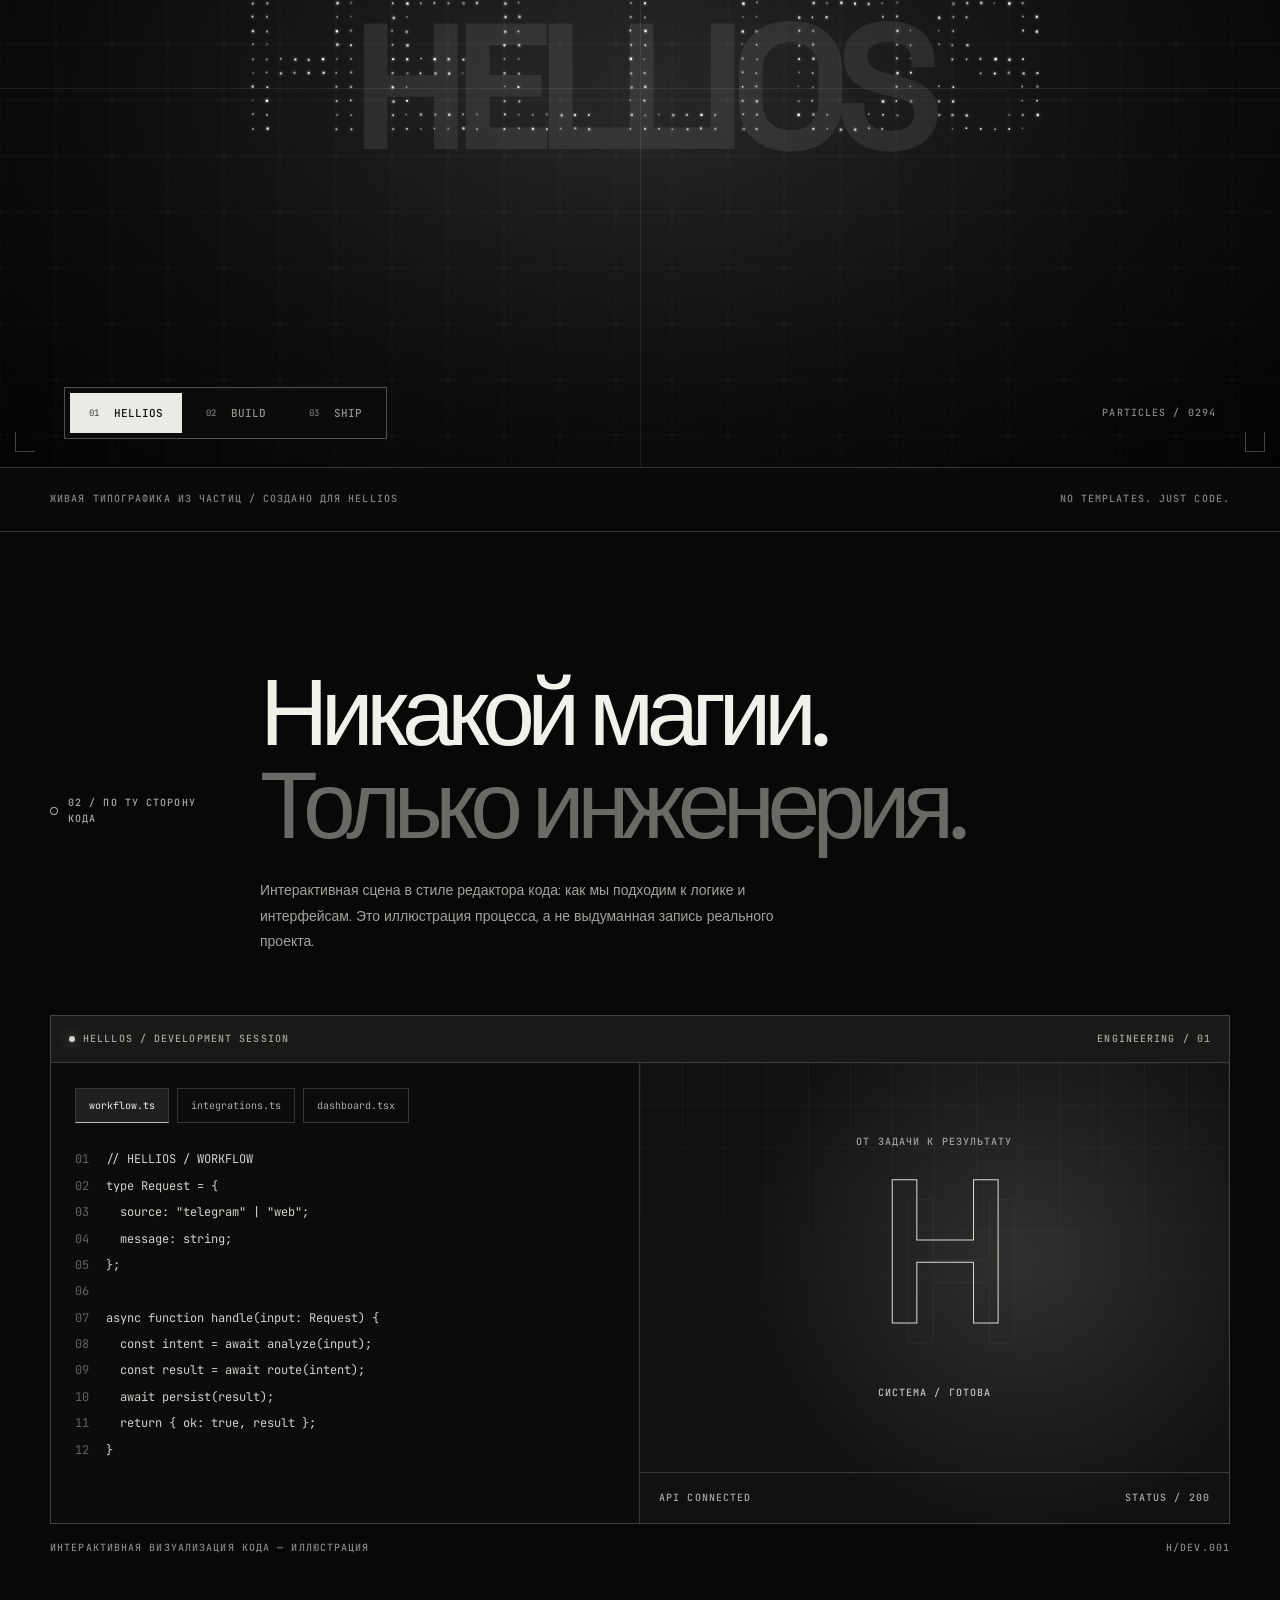
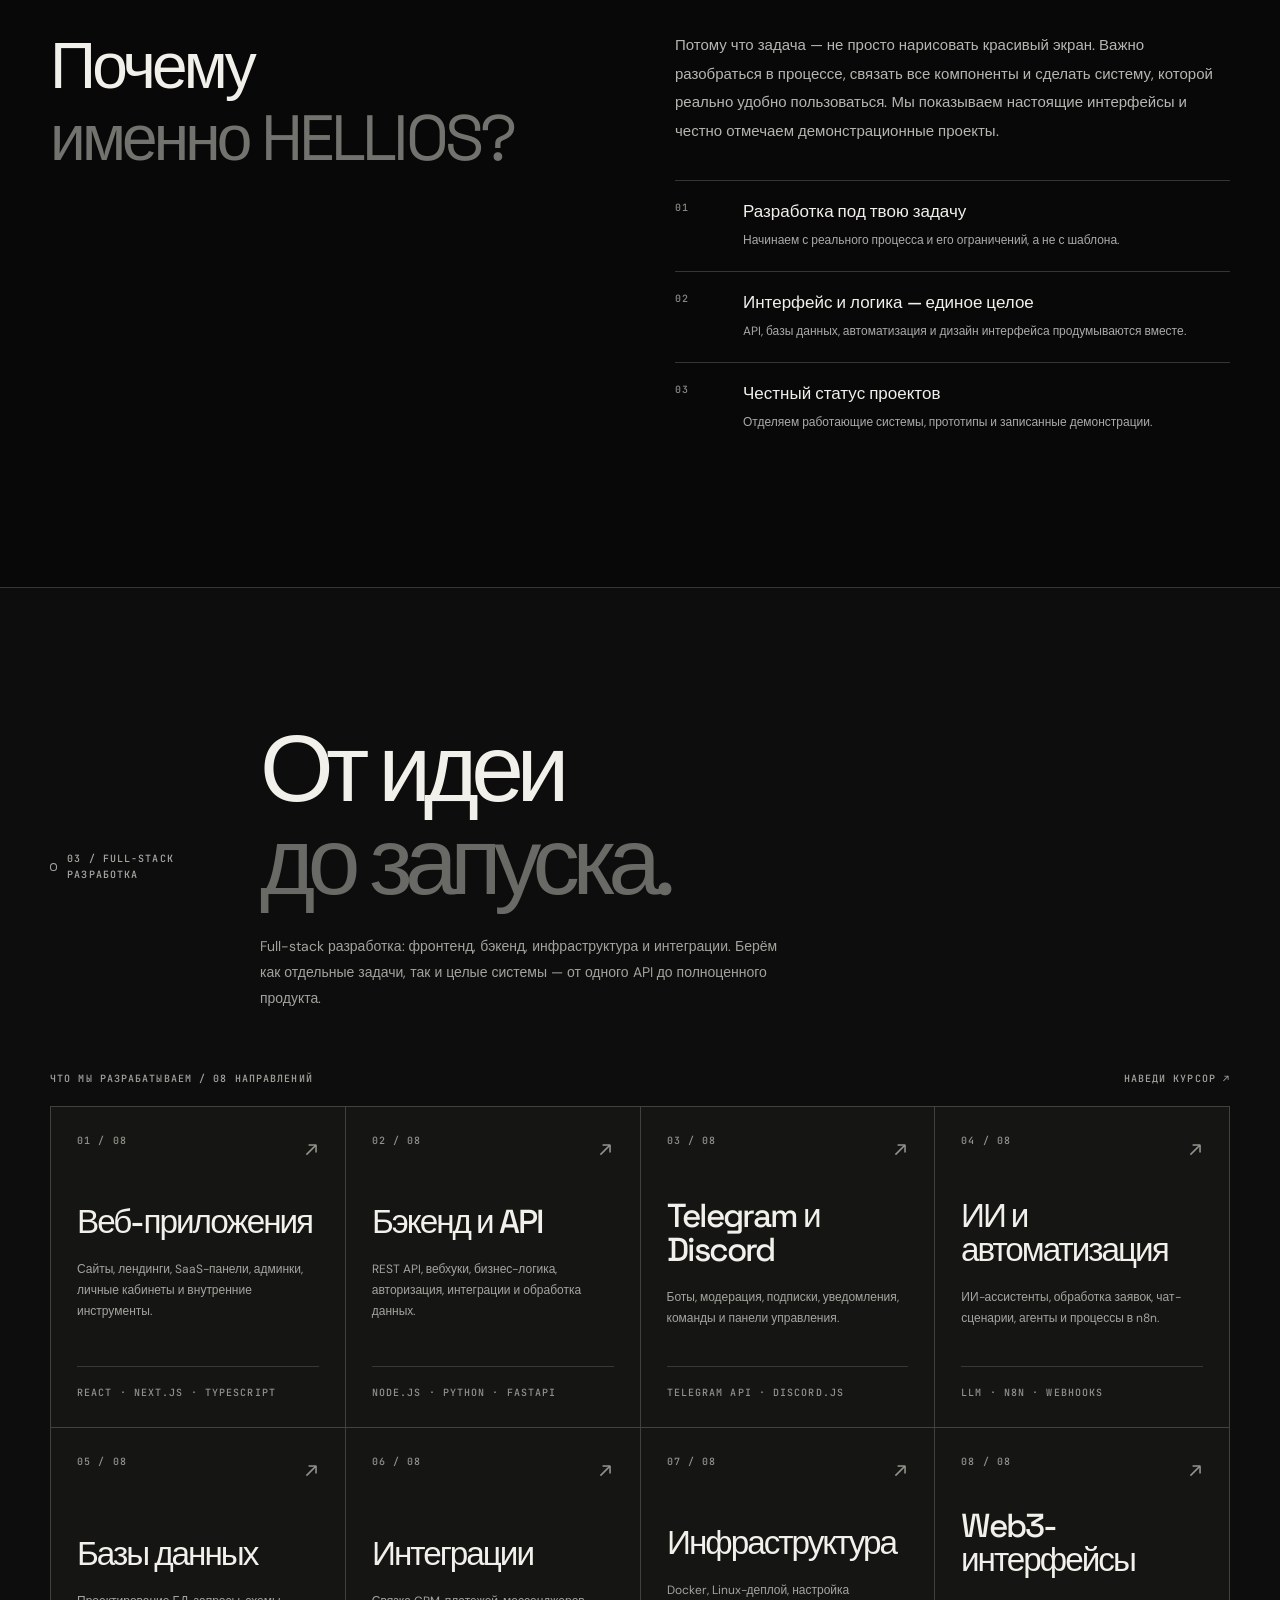
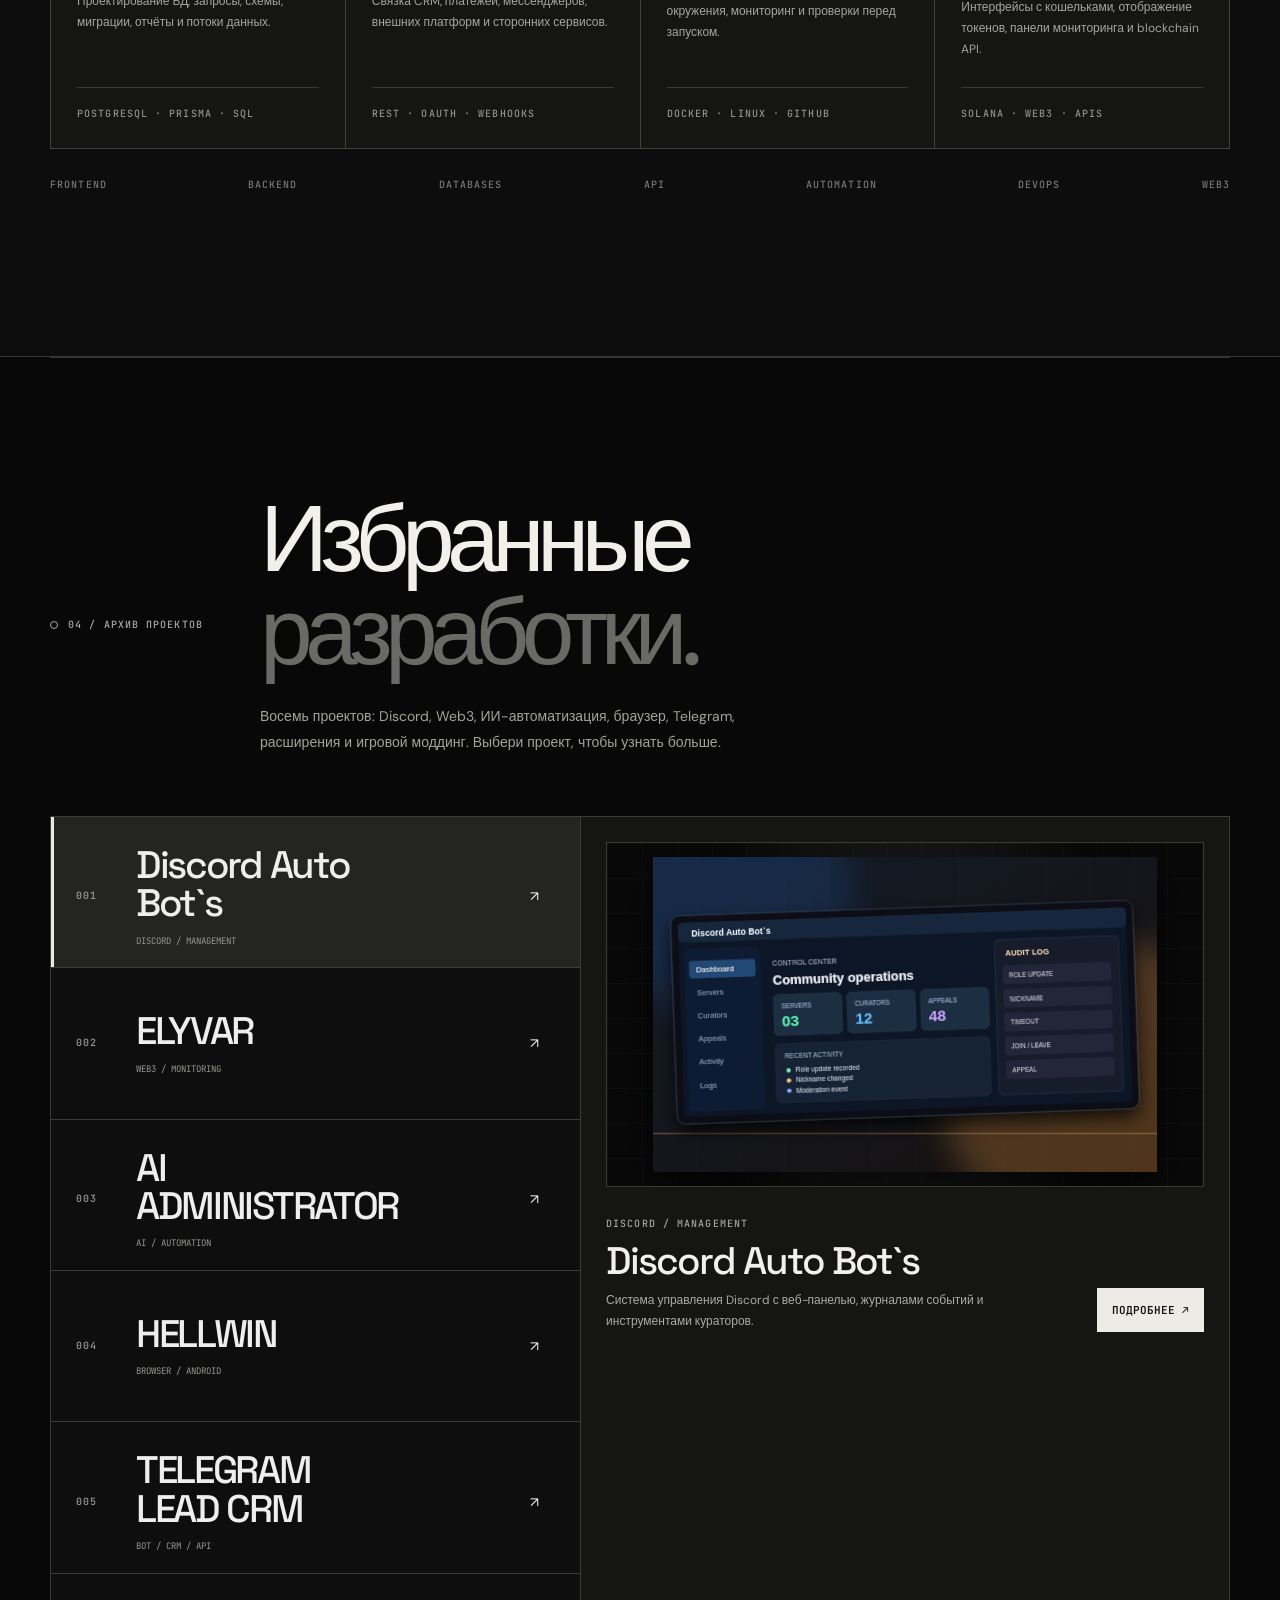
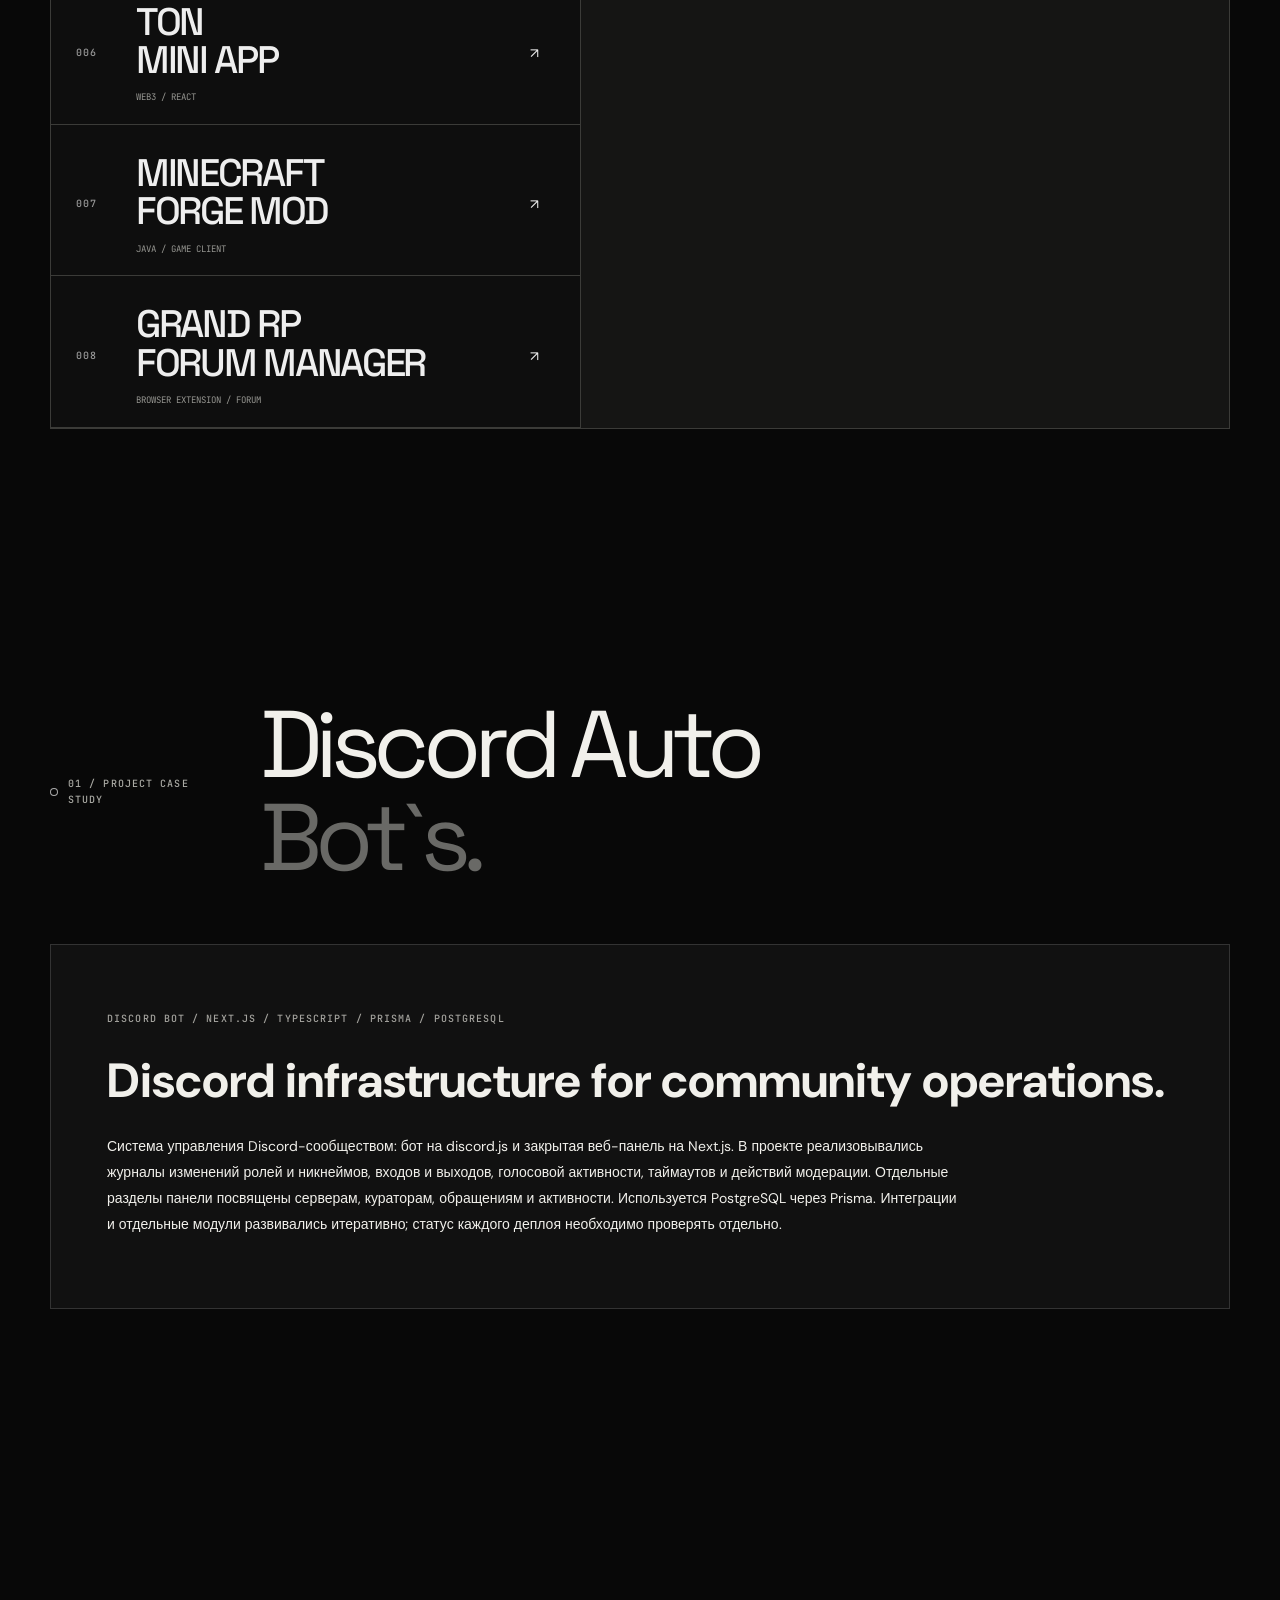
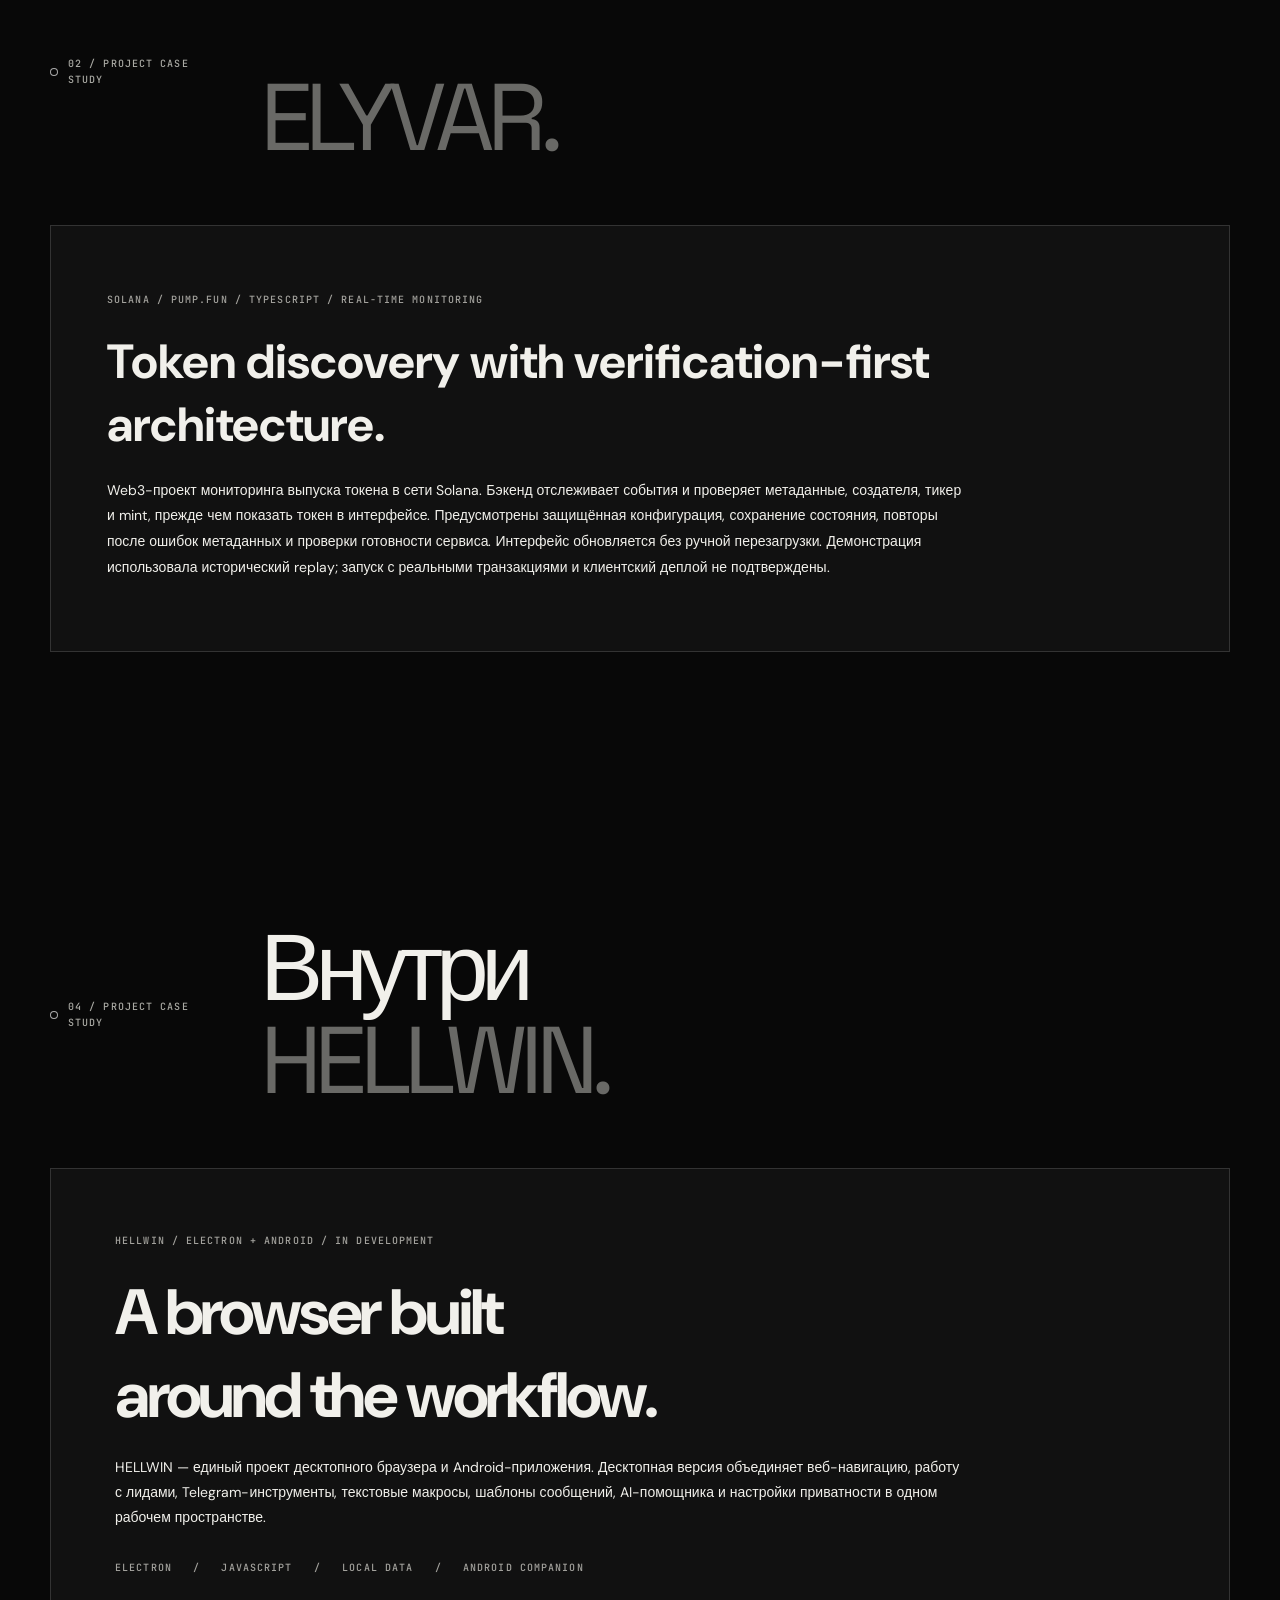
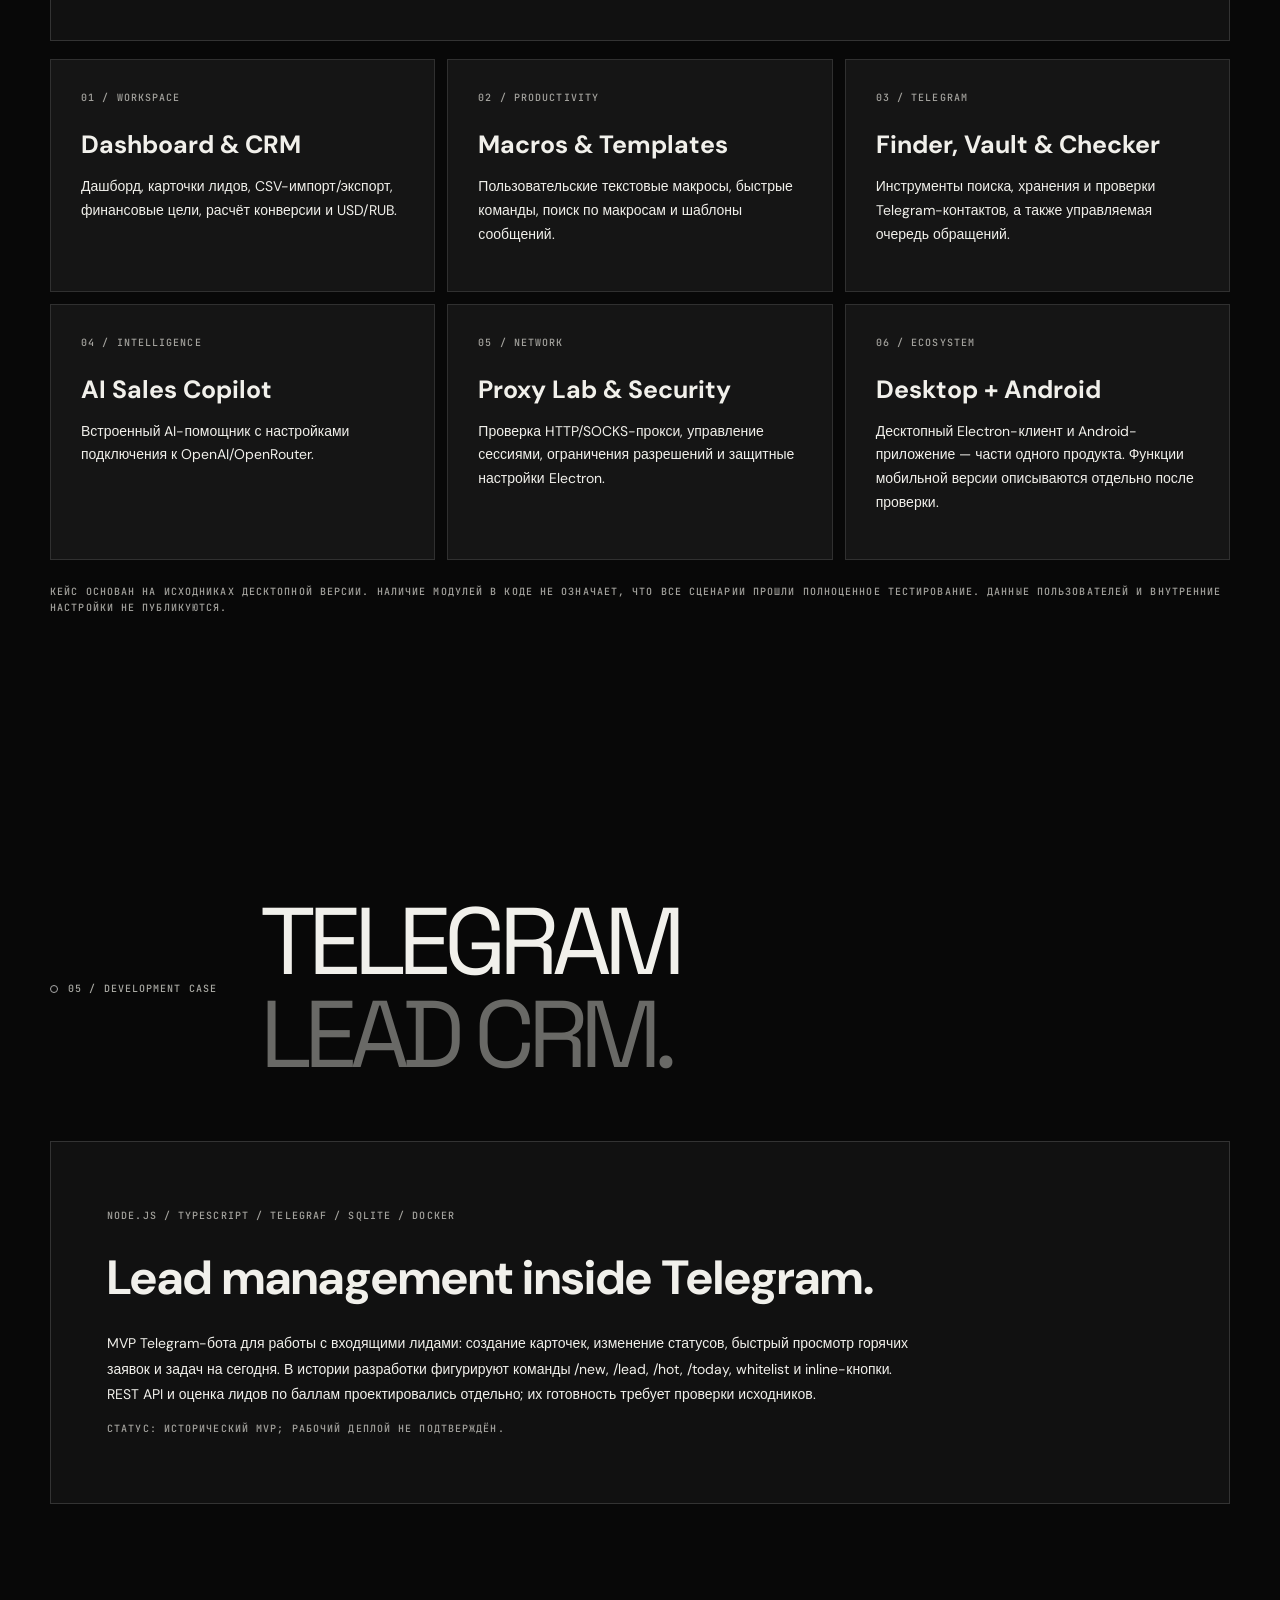
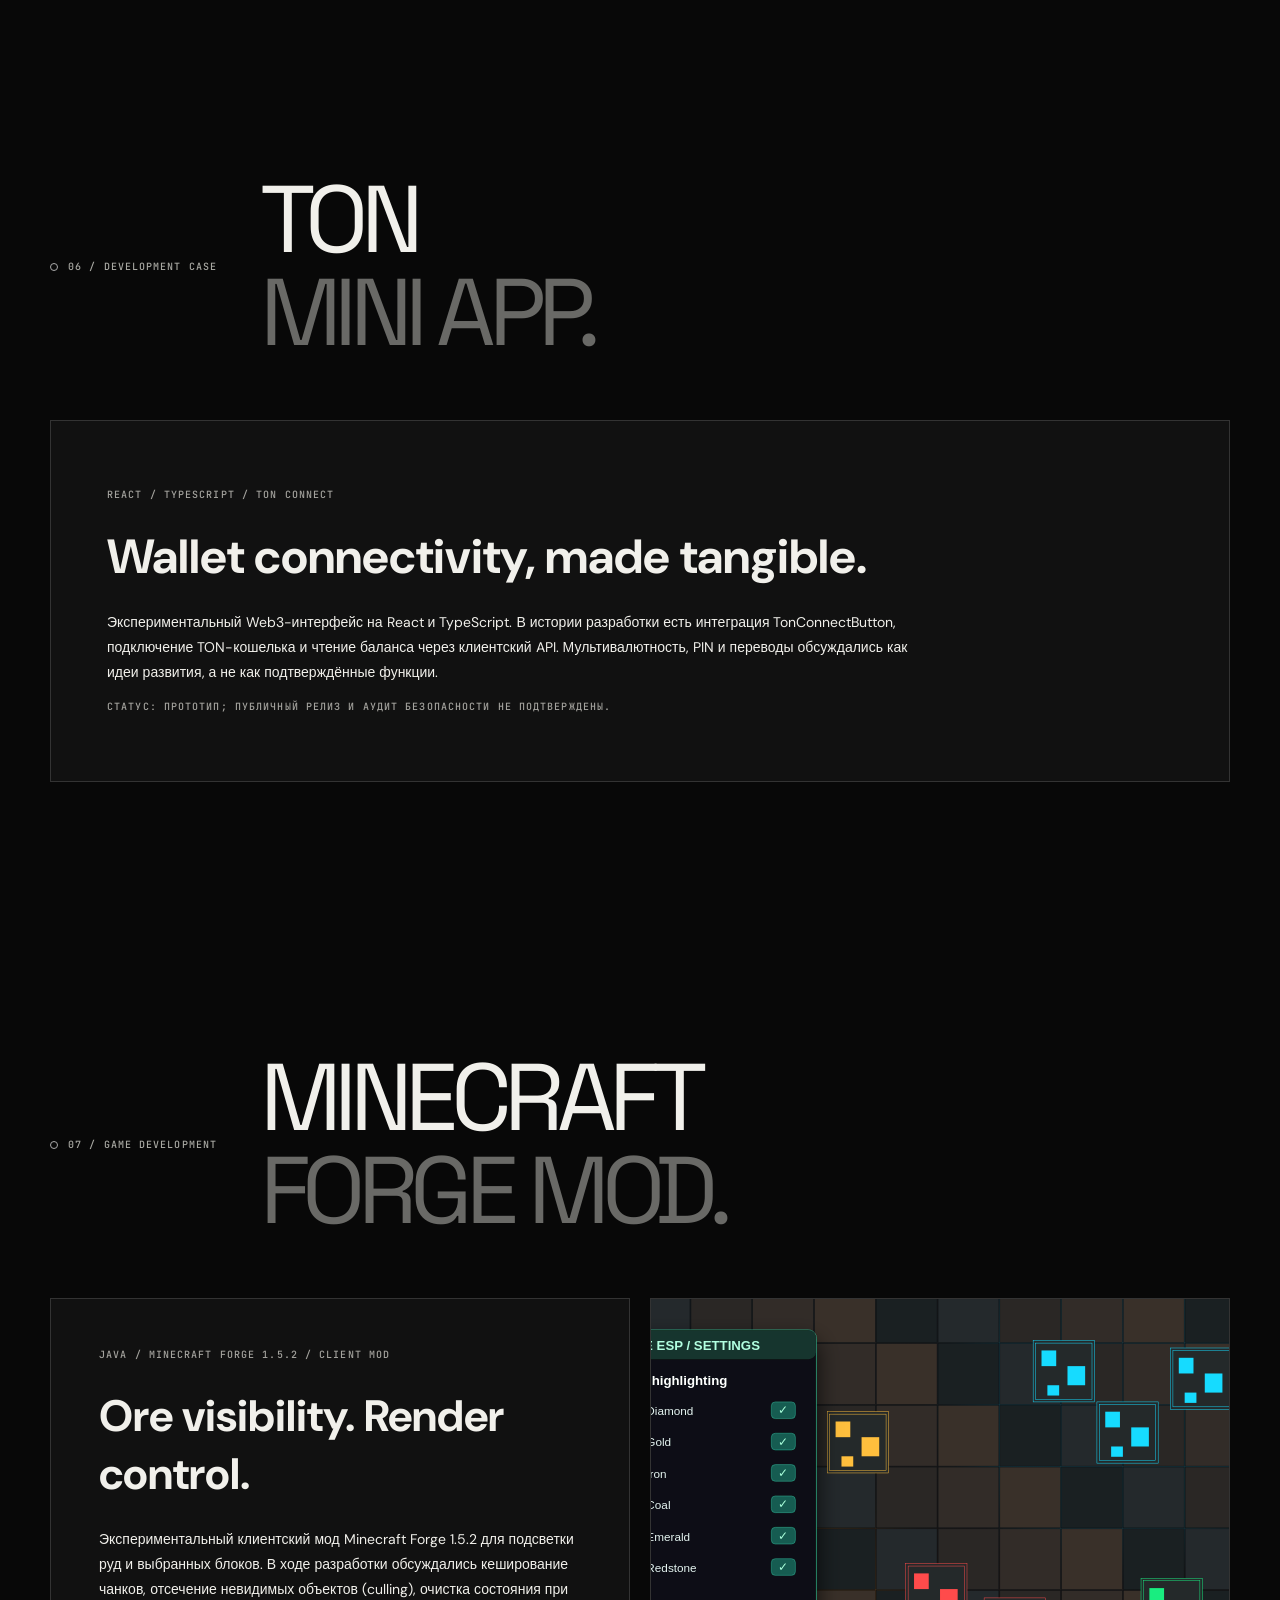
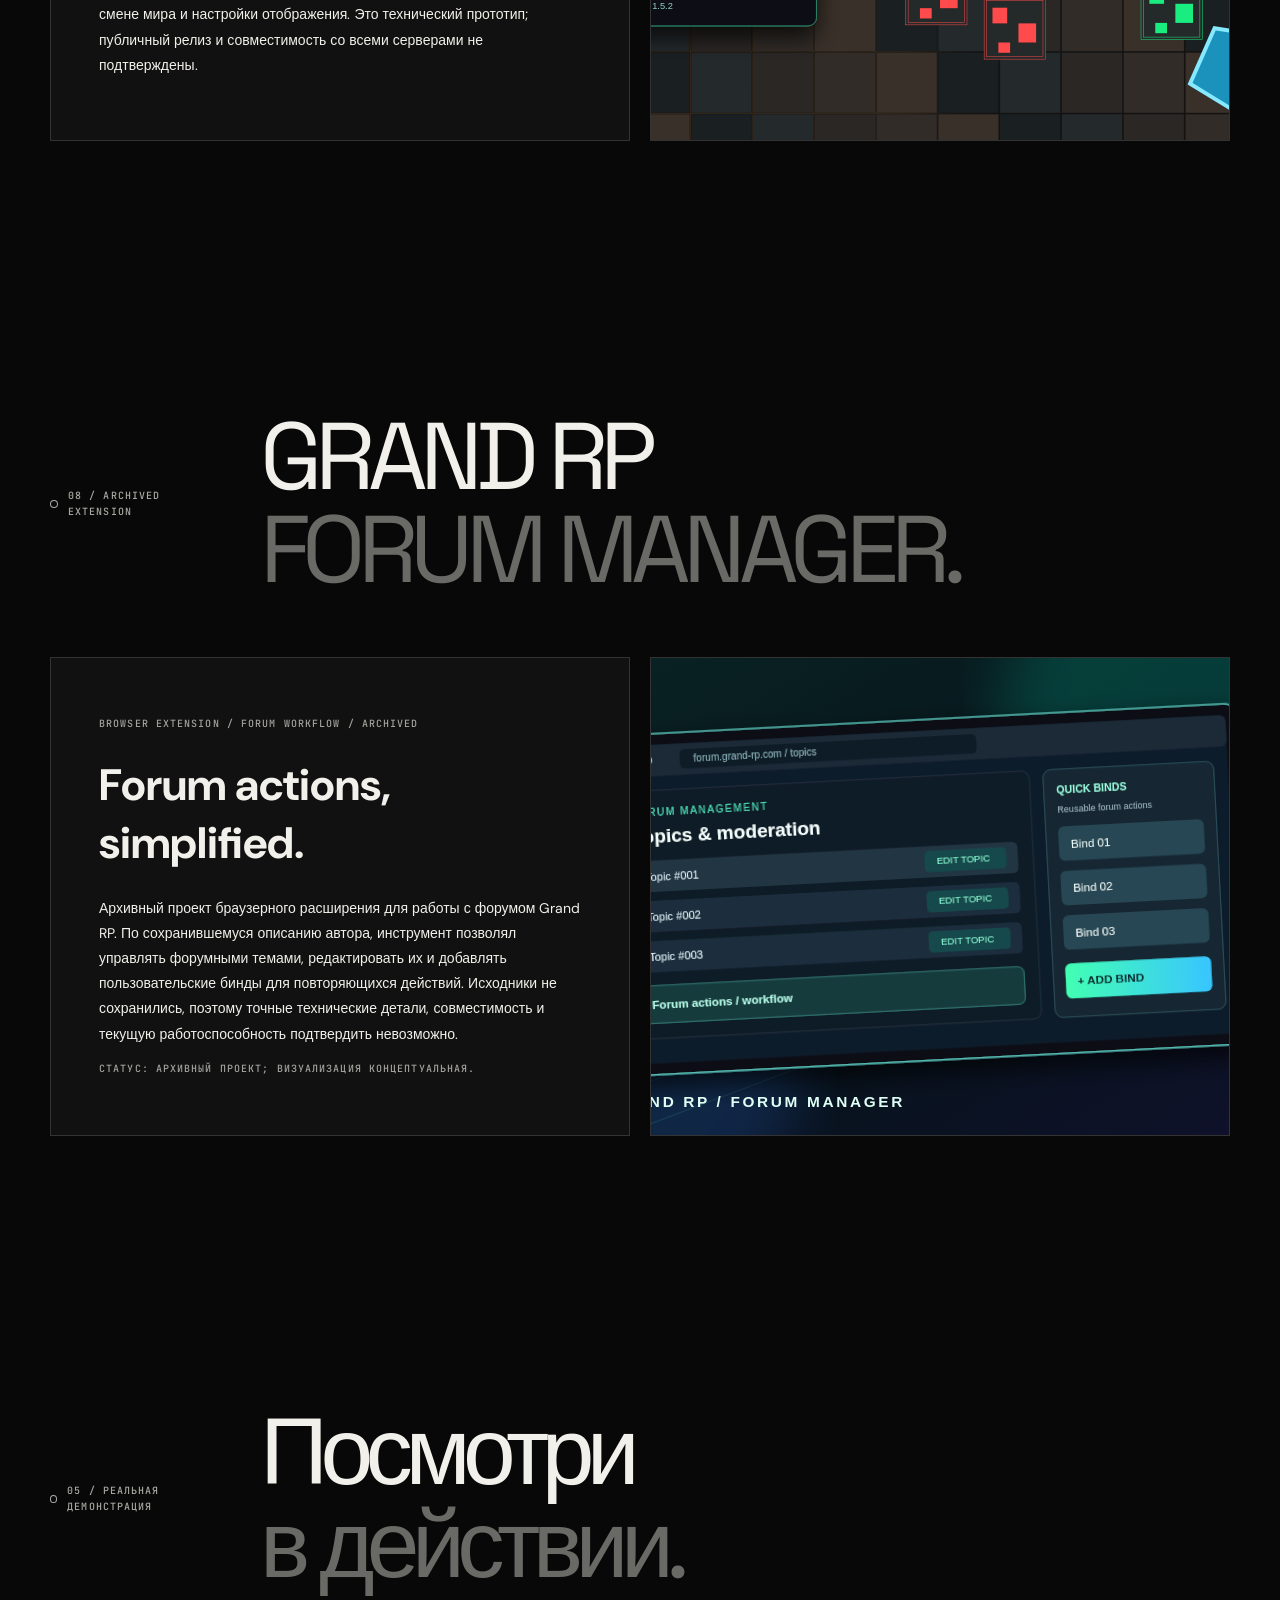
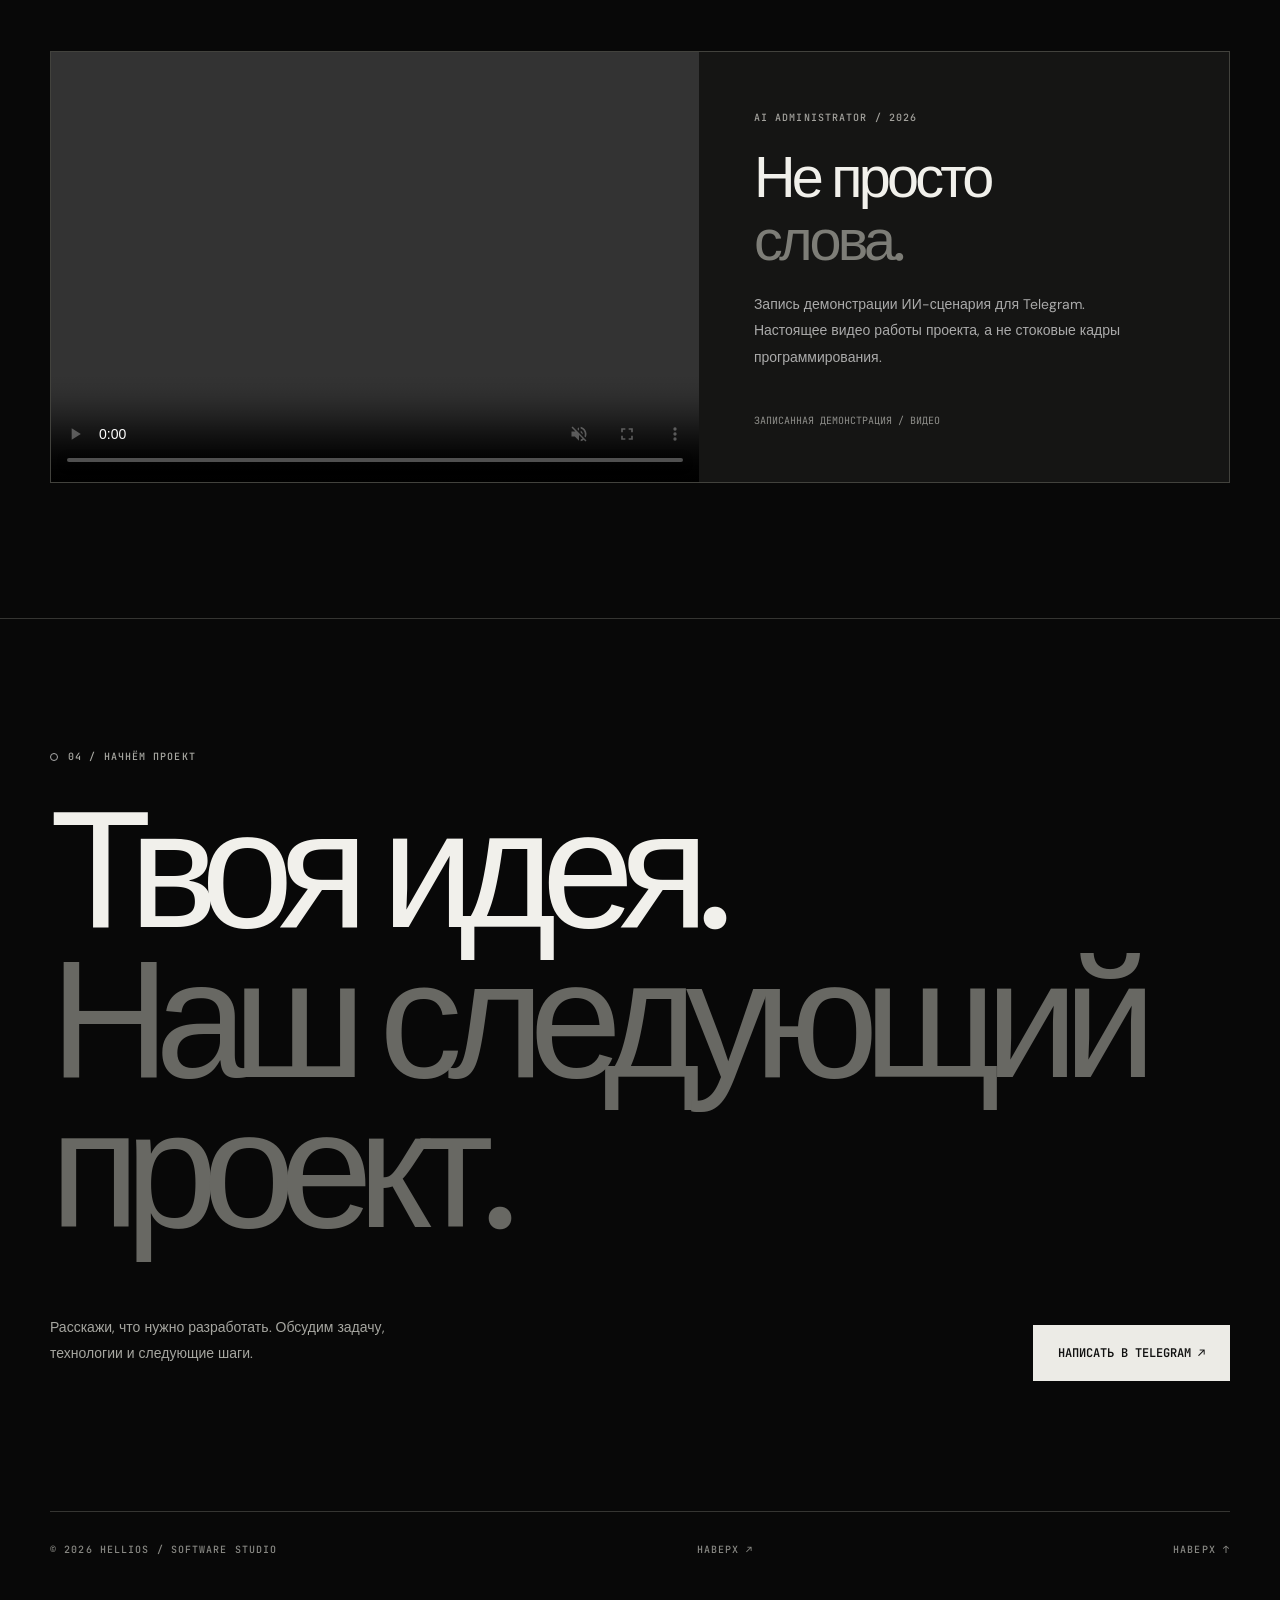
==== commit dcc6aceb: "Rename State Kutuzovsky to Discord Auto Bot`s in visible portfolio content" ====
--- a/index.html
+++ b/index.html
@@ -61,8 +61,8 @@
 <div class="wrap signal-footer micro"><span data-en="REAL-TIME PARTICLE TYPOGRAPHY / MADE FOR HELLIOS" data-ru="ЖИВАЯ ТИПОГРАФИКА ИЗ ЧАСТИЦ / СОЗДАНО ДЛЯ HELLIOS">ЖИВАЯ ТИПОГРАФИКА ИЗ ЧАСТИЦ / СОЗДАНО ДЛЯ HELLIOS</span><span>NO TEMPLATES. JUST CODE.</span></div></section><section class="section wrap" id="behind"><div class="sec-head reveal"><div class="kicker micro" data-en="02 / BEHIND THE BUILD" data-ru="02 / ПО ТУ СТОРОНУ КОДА">01 / ПО ТУ СТОРОНУ КОДА</div><div><h2><span data-en="Not magic." data-ru="Никакой магии.">Никакой магии.</span><br><em data-en="Just engineering." data-ru="Только инженерия.">Только инженерия.</em></h2><p data-en="An interactive code-inspired sequence. A look at the thinking behind the interfaces — not stock footage or a fabricated recording of a real project." data-ru="Интерактивная сцена в стиле редактора кода: как мы подходим к логике и интерфейсам. Это иллюстрация процесса, а не выдуманная запись реального проекта.">Интерактивная сцена в стиле редактора кода: как мы подходим к логике и интерфейсам. Это иллюстрация процесса, а не выдуманная запись реального проекта.</p></div></div>
 <div class="cinema reveal"><div class="cinema-bar micro"><span><i class="led"></i> HELLlOS / DEVELOPMENT SESSION</span><span>ENGINEERING / 01</span></div><div class="cinema-body"><div class="editor"><div class="editor-tabs"><span>workflow.ts</span><span>integrations.ts</span><span>dashboard.tsx</span></div><div class="code" id="code"></div></div><div class="output"><div class="output-grid"></div><div class="output-inner"><span class="micro muted" data-en="FROM INPUT TO OUTPUT" data-ru="ОТ ЗАДАЧИ К РЕЗУЛЬТАТУ">ОТ ЗАДАЧИ К РЕЗУЛЬТАТУ</span><div class="output-symbol">H</div><p class="micro" id="output-status" data-en="SYSTEM / READY" data-ru="СИСТЕМА / ГОТОВА">СИСТЕМА / ГОТОВА</p></div><div class="output-stats micro"><span>API CONNECTED</span><span>STATUS / 200</span></div></div></div></div><div class="cinema-note micro"><span data-en="INTERACTIVE CODE VISUALIZATION — ILLUSTRATIVE" data-ru="ИНТЕРАКТИВНАЯ ВИЗУАЛИЗАЦИЯ КОДА — ИЛЛЮСТРАЦИЯ">ИНТЕРАКТИВНАЯ ВИЗУАЛИЗАЦИЯ КОДА — ИЛЛЮСТРАЦИЯ</span><span>H/DEV.001</span></div>
 <div class="why reveal" id="why"><h3><span data-en="Why work" data-ru="Почему">Почему</span><br><em data-en="with HELLIOS?" data-ru="именно HELLIOS?">именно HELLIOS?</em></h3><div class="why-content"><p data-en="Because the goal isn't to deliver a pretty screen and disappear. It's to understand the workflow, connect the pieces and make a system that people can actually use. Our work is shown through real interfaces and clearly labelled demonstrations." data-ru="Потому что задача — не просто нарисовать красивый экран. Важно разобраться в процессе, связать все компоненты и сделать систему, которой реально удобно пользоваться. Мы показываем настоящие интерфейсы и честно отмечаем демонстрационные проекты.">Потому что задача — не просто нарисовать красивый экран. Важно разобраться в процессе, связать все компоненты и сделать систему, которой реально удобно пользоваться. Мы показываем настоящие интерфейсы и честно отмечаем демонстрационные проекты.</p><div class="proof"><span class="micro">01</span><div><strong data-en="Built for your workflow" data-ru="Разработка под твою задачу">Разработка под твою задачу</strong><p data-en="We start with the real process and its constraints, not a template." data-ru="Начинаем с реального процесса и его ограничений, а не с шаблона.">Начинаем с реального процесса и его ограничений, а не с шаблона.</p></div></div><div class="proof"><span class="micro">02</span><div><strong data-en="Frontend and backend together" data-ru="Интерфейс и логика — единое целое">Интерфейс и логика — единое целое</strong><p data-en="APIs, databases, automation and interface design are considered as one system." data-ru="API, базы данных, автоматизация и дизайн интерфейса продумываются вместе.">API, базы данных, автоматизация и дизайн интерфейса продумываются вместе.</p></div></div><div class="proof"><span class="micro">03</span><div><strong data-en="Clear project status" data-ru="Честный статус проектов">Честный статус проектов</strong><p data-en="We distinguish working systems, prototypes and recorded demos." data-ru="Отделяем работающие системы, прототипы и записанные демонстрации.">Отделяем работающие системы, прототипы и записанные демонстрации.</p></div></div></div></div></section>
-<section class="section capabilities" id="expertise"><div class="wrap"><div class="sec-head reveal"><div class="kicker micro" data-en="03 / FULL-STACK DEVELOPMENT" data-ru="03 / FULL-STACK РАЗРАБОТКА">02 / FULL-STACK РАЗРАБОТКА</div><div><h2><span data-en="From concept" data-ru="От идеи">От идеи</span><br><em data-en="to production." data-ru="до запуска.">до запуска.</em></h2><p data-en="Full-stack development across frontend, backend, infrastructure and integrations. We take on focused tasks or connected systems — from a single API to a complete product." data-ru="Full-stack разработка: фронтенд, бэкенд, инфраструктура и интеграции. Берём как отдельные задачи, так и целые системы — от одного API до полноценного продукта.">Full-stack разработка: фронтенд, бэкенд, инфраструктура и интеграции. Берём как отдельные задачи, так и целые системы — от одного API до полноценного продукта.</p></div></div><div class="cap-heading reveal"><span class="micro" data-en="WHAT WE BUILD / 08 DISCIPLINES" data-ru="ЧТО МЫ РАЗРАБАТЫВАЕМ / 08 НАПРАВЛЕНИЙ">ЧТО МЫ РАЗРАБАТЫВАЕМ / 08 НАПРАВЛЕНИЙ</span><span class="micro" data-en="HOVER TO INTERACT ↗" data-ru="НАВЕДИ КУРСОР ↗">НАВЕДИ КУРСОР ↗</span></div><div class="cap-grid reveal"><article class="cap-card" tabindex="0"><div class="cap-top micro"><span>01 / 08</span><span class="cap-plus" aria-hidden="true">↗</span></div><div class="cap-content"><h3 class="dust-title" data-en="Web applications" data-ru="Веб-приложения">Веб-приложения</h3><p data-en="Websites, landing pages, SaaS dashboards, admin panels, portals and internal tools." data-ru="Сайты, лендинги, SaaS-панели, админки, личные кабинеты и внутренние инструменты.">Сайты, лендинги, SaaS-панели, админки, личные кабинеты и внутренние инструменты.</p></div><div class="cap-stack micro">React · Next.js · TypeScript</div></article><article class="cap-card" tabindex="0"><div class="cap-top micro"><span>02 / 08</span><span class="cap-plus" aria-hidden="true">↗</span></div><div class="cap-content"><h3 class="dust-title" data-en="Backend & API" data-ru="Бэкенд и API">Бэкенд и API</h3><p data-en="REST APIs, webhooks, business logic, authentication, integrations and data processing." data-ru="REST API, вебхуки, бизнес-логика, авторизация, интеграции и обработка данных.">REST API, вебхуки, бизнес-логика, авторизация, интеграции и обработка данных.</p></div><div class="cap-stack micro">Node.js · Python · FastAPI</div></article><article class="cap-card" tabindex="0"><div class="cap-top micro"><span>03 / 08</span><span class="cap-plus" aria-hidden="true">↗</span></div><div class="cap-content"><h3 class="dust-title" data-en="Telegram & Discord" data-ru="Telegram и Discord">Telegram и Discord</h3><p data-en="Bots, moderation, subscriptions, notifications, custom commands and control panels." data-ru="Боты, модерация, подписки, уведомления, команды и панели управления.">Боты, модерация, подписки, уведомления, команды и панели управления.</p></div><div class="cap-stack micro">Telegram API · discord.js</div></article><article class="cap-card" tabindex="0"><div class="cap-top micro"><span>04 / 08</span><span class="cap-plus" aria-hidden="true">↗</span></div><div class="cap-content"><h3 class="dust-title" data-en="AI & automation" data-ru="ИИ и автоматизация">ИИ и автоматизация</h3><p data-en="AI assistants, customer request routing, chat workflows, agents and n8n scenarios." data-ru="ИИ-ассистенты, обработка заявок, чат-сценарии, агенты и процессы в n8n.">ИИ-ассистенты, обработка заявок, чат-сценарии, агенты и процессы в n8n.</p></div><div class="cap-stack micro">LLM · n8n · Webhooks</div></article><article class="cap-card" tabindex="0"><div class="cap-top micro"><span>05 / 08</span><span class="cap-plus" aria-hidden="true">↗</span></div><div class="cap-content"><h3 class="dust-title" data-en="Databases & data" data-ru="Базы данных">Базы данных</h3><p data-en="Database design, queries, schemas, migrations, reports and connected data flows." data-ru="Проектирование БД, запросы, схемы, миграции, отчёты и потоки данных.">Проектирование БД, запросы, схемы, миграции, отчёты и потоки данных.</p></div><div class="cap-stack micro">PostgreSQL · Prisma · SQL</div></article><article class="cap-card" tabindex="0"><div class="cap-top micro"><span>06 / 08</span><span class="cap-plus" aria-hidden="true">↗</span></div><div class="cap-content"><h3 class="dust-title" data-en="Integrations" data-ru="Интеграции">Интеграции</h3><p data-en="Connect CRMs, payments, messaging, external platforms and third-party services." data-ru="Связка CRM, платежей, мессенджеров, внешних платформ и сторонних сервисов.">Связка CRM, платежей, мессенджеров, внешних платформ и сторонних сервисов.</p></div><div class="cap-stack micro">REST · OAuth · Webhooks</div></article><article class="cap-card" tabindex="0"><div class="cap-top micro"><span>07 / 08</span><span class="cap-plus" aria-hidden="true">↗</span></div><div class="cap-content"><h3 class="dust-title" data-en="Infrastructure" data-ru="Инфраструктура">Инфраструктура</h3><p data-en="Dockerized services, Linux deployment, environment setup, monitoring and production checks." data-ru="Docker, Linux-деплой, настройка окружения, мониторинг и проверки перед запуском.">Docker, Linux-деплой, настройка окружения, мониторинг и проверки перед запуском.</p></div><div class="cap-stack micro">Docker · Linux · GitHub</div></article><article class="cap-card" tabindex="0"><div class="cap-top micro"><span>08 / 08</span><span class="cap-plus" aria-hidden="true">↗</span></div><div class="cap-content"><h3 class="dust-title" data-en="Web3 interfaces" data-ru="Web3-интерфейсы">Web3-интерфейсы</h3><p data-en="Wallet-aware interfaces, token data displays, monitoring dashboards and blockchain API integrations." data-ru="Интерфейсы с кошельками, отображение токенов, панели мониторинга и blockchain API.">Интерфейсы с кошельками, отображение токенов, панели мониторинга и blockchain API.</p></div><div class="cap-stack micro">Solana · Web3 · APIs</div></article></div><div class="stackline micro reveal"><span>FRONTEND</span><span>BACKEND</span><span>DATABASES</span><span>API</span><span>AUTOMATION</span><span>DEVOPS</span><span>WEB3</span></div></div></section><section class="section wrap archive" id="work"><div class="sec-head reveal"><div class="kicker micro" data-en="04 / THE ARCHIVE" data-ru="04 / АРХИВ ПРОЕКТОВ">02 / АРХИВ ПРОЕКТОВ</div><div><h2><span data-en="Selected" data-ru="Избранные">Избранные</span><br><em data-en="systems." data-ru="разработки.">разработки.</em></h2><p data-en="Eight projects spanning software, automation, Web3, Telegram, browsers, extensions and game modding. Select a project to explore." data-ru="Восемь проектов: Discord, Web3, ИИ-автоматизация, браузер, Telegram, расширения и игровой моддинг. Выбери проект, чтобы узнать больше.">Восемь разработок — от ботов и CRM до браузера, форумного расширения, Web3 и Minecraft-мода. Выбери проект, чтобы узнать больше.</p></div></div><div class="archive-ui reveal"><div class="archive-nav"><button class="archive-select" data-project="state" aria-pressed="true"><span class="micro">001</span><span><strong>STATE<br>KUTUZOVSKY</strong><small>DISCORD / MANAGEMENT</small></span><span>↗</span></button><button class="archive-select" data-project="elyvar" aria-pressed="false"><span class="micro">002</span><span><strong>ELYVAR</strong><small>WEB3 / MONITORING</small></span><span>↗</span></button><button class="archive-select" data-project="ai" aria-pressed="false"><span class="micro">003</span><span><strong>AI<br>ADMINISTRATOR</strong><small>AI / AUTOMATION</small></span><span>↗</span></button><button class="archive-select" data-project="hellwin" aria-pressed="false"><span class="micro">004</span><span><strong>HELLWIN</strong><small>BROWSER / ANDROID</small></span><span>↗</span></button><button class="archive-select" data-project="leadcrm" aria-pressed="false"><span class="micro">005</span><span><strong>TELEGRAM<br>LEAD CRM</strong><small>BOT / CRM / API</small></span><span>↗</span></button><button class="archive-select" data-project="tonapp" aria-pressed="false"><span class="micro">006</span><span><strong>TON<br>MINI APP</strong><small>WEB3 / REACT</small></span><span>↗</span></button><button class="archive-select" data-project="minecraft" aria-pressed="false"><span class="micro">007</span><span><strong>MINECRAFT<br>FORGE MOD</strong><small>JAVA / GAME CLIENT</small></span><span>↗</span></button><button class="archive-select" data-project="grandforum" aria-pressed="false"><span class="micro">008</span><span><strong>GRAND RP<br>FORUM MANAGER</strong><small>BROWSER EXTENSION / FORUM</small></span><span>↗</span></button></div><div class="archive-panel"><div class="archive-media"><img id="archive-img" src="assets/state-showcase.svg?v=17" alt="State Kutuzovsky showcase artwork"><video id="archive-video" muted playsinline loop preload="none" hidden></video></div><div class="archive-panel-bottom"><div><span class="micro muted" id="archive-type">DISCORD / MANAGEMENT</span><h3 id="archive-title">STATE KUTUZOVSKY</h3><p id="archive-desc">Система управления Discord с веб-панелью, журналами событий и инструментами кураторов.</p></div><a id="archive-link" href="#project-details" data-en="DETAILS ↗" data-ru="ПОДРОБНЕЕ ↗">ПОДРОБНЕЕ ↗</a></div></div></div></section>
-<section class="section wrap" id="state-details" style="scroll-margin-top:100px"><div class="sec-head"><div class="kicker micro">01 / PROJECT CASE STUDY</div><div><h2>STATE<br><em>KUTUZOVSKY.</em></h2></div></div><div style="border:1px solid #333;background:#111;padding:clamp(24px,5vw,56px)"><p class="micro muted">DISCORD BOT / NEXT.JS / TYPESCRIPT / PRISMA / POSTGRESQL</p><h3 style="font-size:clamp(25px,4vw,48px);margin:22px 0">Discord infrastructure for community operations.</h3><p style="line-height:1.85;max-width:860px" data-ru="Система управления Discord-сообществом: бот на discord.js и закрытая веб-панель на Next.js. В проекте реализовывались журналы изменений ролей и никнеймов, входов и выходов, голосовой активности, таймаутов и действий модерации. Отдельные разделы панели посвящены серверам, кураторам, обращениям и активности. Используется PostgreSQL через Prisma. Интеграции и отдельные модули развивались итеративно; статус каждого деплоя необходимо проверять отдельно." data-en="A Discord management system combining a discord.js bot with a private Next.js dashboard. Development covered role and nickname audit logs, joins and leaves, voice activity, timeouts and moderation actions. The dashboard includes servers, curators, appeals and activity views. PostgreSQL and Prisma power the data layer. Integrations and modules were built iteratively; deployment status requires separate verification.">Система управления Discord-сообществом: бот на discord.js и закрытая веб-панель на Next.js. В проекте реализовывались журналы изменений ролей и никнеймов, входов и выходов, голосовой активности, таймаутов и действий модерации. Отдельные разделы панели посвящены серверам, кураторам, обращениям и активности. Используется PostgreSQL через Prisma. Интеграции и отдельные модули развивались итеративно; статус каждого деплоя необходимо проверять отдельно.</p></div></section>
+<section class="section capabilities" id="expertise"><div class="wrap"><div class="sec-head reveal"><div class="kicker micro" data-en="03 / FULL-STACK DEVELOPMENT" data-ru="03 / FULL-STACK РАЗРАБОТКА">02 / FULL-STACK РАЗРАБОТКА</div><div><h2><span data-en="From concept" data-ru="От идеи">От идеи</span><br><em data-en="to production." data-ru="до запуска.">до запуска.</em></h2><p data-en="Full-stack development across frontend, backend, infrastructure and integrations. We take on focused tasks or connected systems — from a single API to a complete product." data-ru="Full-stack разработка: фронтенд, бэкенд, инфраструктура и интеграции. Берём как отдельные задачи, так и целые системы — от одного API до полноценного продукта.">Full-stack разработка: фронтенд, бэкенд, инфраструктура и интеграции. Берём как отдельные задачи, так и целые системы — от одного API до полноценного продукта.</p></div></div><div class="cap-heading reveal"><span class="micro" data-en="WHAT WE BUILD / 08 DISCIPLINES" data-ru="ЧТО МЫ РАЗРАБАТЫВАЕМ / 08 НАПРАВЛЕНИЙ">ЧТО МЫ РАЗРАБАТЫВАЕМ / 08 НАПРАВЛЕНИЙ</span><span class="micro" data-en="HOVER TO INTERACT ↗" data-ru="НАВЕДИ КУРСОР ↗">НАВЕДИ КУРСОР ↗</span></div><div class="cap-grid reveal"><article class="cap-card" tabindex="0"><div class="cap-top micro"><span>01 / 08</span><span class="cap-plus" aria-hidden="true">↗</span></div><div class="cap-content"><h3 class="dust-title" data-en="Web applications" data-ru="Веб-приложения">Веб-приложения</h3><p data-en="Websites, landing pages, SaaS dashboards, admin panels, portals and internal tools." data-ru="Сайты, лендинги, SaaS-панели, админки, личные кабинеты и внутренние инструменты.">Сайты, лендинги, SaaS-панели, админки, личные кабинеты и внутренние инструменты.</p></div><div class="cap-stack micro">React · Next.js · TypeScript</div></article><article class="cap-card" tabindex="0"><div class="cap-top micro"><span>02 / 08</span><span class="cap-plus" aria-hidden="true">↗</span></div><div class="cap-content"><h3 class="dust-title" data-en="Backend & API" data-ru="Бэкенд и API">Бэкенд и API</h3><p data-en="REST APIs, webhooks, business logic, authentication, integrations and data processing." data-ru="REST API, вебхуки, бизнес-логика, авторизация, интеграции и обработка данных.">REST API, вебхуки, бизнес-логика, авторизация, интеграции и обработка данных.</p></div><div class="cap-stack micro">Node.js · Python · FastAPI</div></article><article class="cap-card" tabindex="0"><div class="cap-top micro"><span>03 / 08</span><span class="cap-plus" aria-hidden="true">↗</span></div><div class="cap-content"><h3 class="dust-title" data-en="Telegram & Discord" data-ru="Telegram и Discord">Telegram и Discord</h3><p data-en="Bots, moderation, subscriptions, notifications, custom commands and control panels." data-ru="Боты, модерация, подписки, уведомления, команды и панели управления.">Боты, модерация, подписки, уведомления, команды и панели управления.</p></div><div class="cap-stack micro">Telegram API · discord.js</div></article><article class="cap-card" tabindex="0"><div class="cap-top micro"><span>04 / 08</span><span class="cap-plus" aria-hidden="true">↗</span></div><div class="cap-content"><h3 class="dust-title" data-en="AI & automation" data-ru="ИИ и автоматизация">ИИ и автоматизация</h3><p data-en="AI assistants, customer request routing, chat workflows, agents and n8n scenarios." data-ru="ИИ-ассистенты, обработка заявок, чат-сценарии, агенты и процессы в n8n.">ИИ-ассистенты, обработка заявок, чат-сценарии, агенты и процессы в n8n.</p></div><div class="cap-stack micro">LLM · n8n · Webhooks</div></article><article class="cap-card" tabindex="0"><div class="cap-top micro"><span>05 / 08</span><span class="cap-plus" aria-hidden="true">↗</span></div><div class="cap-content"><h3 class="dust-title" data-en="Databases & data" data-ru="Базы данных">Базы данных</h3><p data-en="Database design, queries, schemas, migrations, reports and connected data flows." data-ru="Проектирование БД, запросы, схемы, миграции, отчёты и потоки данных.">Проектирование БД, запросы, схемы, миграции, отчёты и потоки данных.</p></div><div class="cap-stack micro">PostgreSQL · Prisma · SQL</div></article><article class="cap-card" tabindex="0"><div class="cap-top micro"><span>06 / 08</span><span class="cap-plus" aria-hidden="true">↗</span></div><div class="cap-content"><h3 class="dust-title" data-en="Integrations" data-ru="Интеграции">Интеграции</h3><p data-en="Connect CRMs, payments, messaging, external platforms and third-party services." data-ru="Связка CRM, платежей, мессенджеров, внешних платформ и сторонних сервисов.">Связка CRM, платежей, мессенджеров, внешних платформ и сторонних сервисов.</p></div><div class="cap-stack micro">REST · OAuth · Webhooks</div></article><article class="cap-card" tabindex="0"><div class="cap-top micro"><span>07 / 08</span><span class="cap-plus" aria-hidden="true">↗</span></div><div class="cap-content"><h3 class="dust-title" data-en="Infrastructure" data-ru="Инфраструктура">Инфраструктура</h3><p data-en="Dockerized services, Linux deployment, environment setup, monitoring and production checks." data-ru="Docker, Linux-деплой, настройка окружения, мониторинг и проверки перед запуском.">Docker, Linux-деплой, настройка окружения, мониторинг и проверки перед запуском.</p></div><div class="cap-stack micro">Docker · Linux · GitHub</div></article><article class="cap-card" tabindex="0"><div class="cap-top micro"><span>08 / 08</span><span class="cap-plus" aria-hidden="true">↗</span></div><div class="cap-content"><h3 class="dust-title" data-en="Web3 interfaces" data-ru="Web3-интерфейсы">Web3-интерфейсы</h3><p data-en="Wallet-aware interfaces, token data displays, monitoring dashboards and blockchain API integrations." data-ru="Интерфейсы с кошельками, отображение токенов, панели мониторинга и blockchain API.">Интерфейсы с кошельками, отображение токенов, панели мониторинга и blockchain API.</p></div><div class="cap-stack micro">Solana · Web3 · APIs</div></article></div><div class="stackline micro reveal"><span>FRONTEND</span><span>BACKEND</span><span>DATABASES</span><span>API</span><span>AUTOMATION</span><span>DEVOPS</span><span>WEB3</span></div></div></section><section class="section wrap archive" id="work"><div class="sec-head reveal"><div class="kicker micro" data-en="04 / THE ARCHIVE" data-ru="04 / АРХИВ ПРОЕКТОВ">02 / АРХИВ ПРОЕКТОВ</div><div><h2><span data-en="Selected" data-ru="Избранные">Избранные</span><br><em data-en="systems." data-ru="разработки.">разработки.</em></h2><p data-en="Eight projects spanning software, automation, Web3, Telegram, browsers, extensions and game modding. Select a project to explore." data-ru="Восемь проектов: Discord, Web3, ИИ-автоматизация, браузер, Telegram, расширения и игровой моддинг. Выбери проект, чтобы узнать больше.">Восемь разработок — от ботов и CRM до браузера, форумного расширения, Web3 и Minecraft-мода. Выбери проект, чтобы узнать больше.</p></div></div><div class="archive-ui reveal"><div class="archive-nav"><button class="archive-select" data-project="state" aria-pressed="true"><span class="micro">001</span><span><strong>Discord Auto<br>Bot`s</strong><small>DISCORD / MANAGEMENT</small></span><span>↗</span></button><button class="archive-select" data-project="elyvar" aria-pressed="false"><span class="micro">002</span><span><strong>ELYVAR</strong><small>WEB3 / MONITORING</small></span><span>↗</span></button><button class="archive-select" data-project="ai" aria-pressed="false"><span class="micro">003</span><span><strong>AI<br>ADMINISTRATOR</strong><small>AI / AUTOMATION</small></span><span>↗</span></button><button class="archive-select" data-project="hellwin" aria-pressed="false"><span class="micro">004</span><span><strong>HELLWIN</strong><small>BROWSER / ANDROID</small></span><span>↗</span></button><button class="archive-select" data-project="leadcrm" aria-pressed="false"><span class="micro">005</span><span><strong>TELEGRAM<br>LEAD CRM</strong><small>BOT / CRM / API</small></span><span>↗</span></button><button class="archive-select" data-project="tonapp" aria-pressed="false"><span class="micro">006</span><span><strong>TON<br>MINI APP</strong><small>WEB3 / REACT</small></span><span>↗</span></button><button class="archive-select" data-project="minecraft" aria-pressed="false"><span class="micro">007</span><span><strong>MINECRAFT<br>FORGE MOD</strong><small>JAVA / GAME CLIENT</small></span><span>↗</span></button><button class="archive-select" data-project="grandforum" aria-pressed="false"><span class="micro">008</span><span><strong>GRAND RP<br>FORUM MANAGER</strong><small>BROWSER EXTENSION / FORUM</small></span><span>↗</span></button></div><div class="archive-panel"><div class="archive-media"><img id="archive-img" src="assets/state-showcase.svg?v=17" alt="Discord Auto Bot`s showcase artwork"><video id="archive-video" muted playsinline loop preload="none" hidden></video></div><div class="archive-panel-bottom"><div><span class="micro muted" id="archive-type">DISCORD / MANAGEMENT</span><h3 id="archive-title">Discord Auto Bot`s</h3><p id="archive-desc">Система управления Discord с веб-панелью, журналами событий и инструментами кураторов.</p></div><a id="archive-link" href="#project-details" data-en="DETAILS ↗" data-ru="ПОДРОБНЕЕ ↗">ПОДРОБНЕЕ ↗</a></div></div></div></section>
+<section class="section wrap" id="state-details" style="scroll-margin-top:100px"><div class="sec-head"><div class="kicker micro">01 / PROJECT CASE STUDY</div><div><h2>Discord Auto<br><em>Bot`s.</em></h2></div></div><div style="border:1px solid #333;background:#111;padding:clamp(24px,5vw,56px)"><p class="micro muted">DISCORD BOT / NEXT.JS / TYPESCRIPT / PRISMA / POSTGRESQL</p><h3 style="font-size:clamp(25px,4vw,48px);margin:22px 0">Discord infrastructure for community operations.</h3><p style="line-height:1.85;max-width:860px" data-ru="Система управления Discord-сообществом: бот на discord.js и закрытая веб-панель на Next.js. В проекте реализовывались журналы изменений ролей и никнеймов, входов и выходов, голосовой активности, таймаутов и действий модерации. Отдельные разделы панели посвящены серверам, кураторам, обращениям и активности. Используется PostgreSQL через Prisma. Интеграции и отдельные модули развивались итеративно; статус каждого деплоя необходимо проверять отдельно." data-en="A Discord management system combining a discord.js bot with a private Next.js dashboard. Development covered role and nickname audit logs, joins and leaves, voice activity, timeouts and moderation actions. The dashboard includes servers, curators, appeals and activity views. PostgreSQL and Prisma power the data layer. Integrations and modules were built iteratively; deployment status requires separate verification.">Система управления Discord-сообществом: бот на discord.js и закрытая веб-панель на Next.js. В проекте реализовывались журналы изменений ролей и никнеймов, входов и выходов, голосовой активности, таймаутов и действий модерации. Отдельные разделы панели посвящены серверам, кураторам, обращениям и активности. Используется PostgreSQL через Prisma. Интеграции и отдельные модули развивались итеративно; статус каждого деплоя необходимо проверять отдельно.</p></div></section>
 <section class="section wrap" id="elyvar-details" style="scroll-margin-top:100px"><div class="sec-head"><div class="kicker micro">02 / PROJECT CASE STUDY</div><div><h2><br><em>ELYVAR.</em></h2></div></div><div style="border:1px solid #333;background:#111;padding:clamp(24px,5vw,56px)"><p class="micro muted">SOLANA / PUMP.FUN / TYPESCRIPT / REAL-TIME MONITORING</p><h3 style="font-size:clamp(25px,4vw,48px);margin:22px 0">Token discovery with verification-first architecture.</h3><p style="line-height:1.85;max-width:860px" data-ru="Web3-проект мониторинга выпуска токена в сети Solana. Бэкенд отслеживает события и проверяет метаданные, создателя, тикер и mint, прежде чем показать токен в интерфейсе. Предусмотрены защищённая конфигурация, сохранение состояния, повторы после ошибок метаданных и проверки готовности сервиса. Интерфейс обновляется без ручной перезагрузки. Демонстрация использовала исторический replay; запуск с реальными транзакциями и клиентский деплой не подтверждены." data-en="A Solana token monitoring project that observes events and verifies metadata, creator, ticker and mint before displaying a token. The backend includes protected configuration, persistent state, retry logic after metadata failures and readiness checks. The interface updates without a manual refresh. The recorded demo used historical replay; live transactions and client deployment have not been verified.">Web3-проект мониторинга выпуска токена в сети Solana. Бэкенд отслеживает события и проверяет метаданные, создателя, тикер и mint, прежде чем показать токен в интерфейсе. Предусмотрены защищённая конфигурация, сохранение состояния, повторы после ошибок метаданных и проверки готовности сервиса. Интерфейс обновляется без ручной перезагрузки. Демонстрация использовала исторический replay; запуск с реальными транзакциями и клиентский деплой не подтверждены.</p></div></section>
 <section class="section wrap" id="project-details" style="scroll-margin-top:100px">
 <div class="sec-head reveal"><div class="kicker micro">04 / PROJECT CASE STUDY</div><div><h2><span data-ru="Внутри" data-en="Inside">Inside</span><br><em>HELLWIN.</em></h2></div></div>
@@ -80,7 +80,7 @@
 <section class="end" id="contact"><div class="wrap"><div class="kicker micro" data-en="04 / LET'S BUILD" data-ru="04 / НАЧНЁМ ПРОЕКТ">04 / НАЧНЁМ ПРОЕКТ</div><h2><span data-en="Your idea." data-ru="Твоя идея.">Твоя идея.</span><br><em data-en="Our next build." data-ru="Наш следующий проект.">Наш следующий проект.</em></h2><div class="end-bottom"><p data-en="Tell us what you need to build. We can talk through the requirements, stack and next steps." data-ru="Расскажи, что нужно разработать. Обсудим задачу, технологии и следующие шаги.">Расскажи, что нужно разработать. Обсудим задачу, технологии и следующие шаги.</p><a href="https://t.me/helliosweb" target="_blank" rel="noopener noreferrer"><span data-en="MESSAGE ON TELEGRAM" data-ru="НАПИСАТЬ В TELEGRAM">НАПИСАТЬ В TELEGRAM</span> ↗</a></div></div></section></main><footer class="wrap micro"><span>© <span id="year">2026</span> HELLIOS / SOFTWARE STUDIO</span><a href="#top" data-en="BACK TO TOP ↗" data-ru="НАВЕРХ ↗">ТЕКУЩИЙ САЙТ ↗</a><a href="#top" data-en="BACK TO TOP ↑" data-ru="НАВЕРХ ↑">НАВЕРХ ↑</a></footer>
 <script>document.documentElement.classList.add('js');</script><script>
 (()=>{'use strict';const $=s=>document.querySelector(s),$$=s=>[...document.querySelectorAll(s)];$('#year').textContent=new Date().getFullYear();const reduced=matchMedia('(prefers-reduced-motion:reduce)').matches;let lang='ru';try{lang=localStorage.getItem('hellios-preview-lang')||'ru'}catch(e){}if(!['ru','en'].includes(lang))lang='ru';function setLang(v){lang=v;document.documentElement.lang=v;$$('[data-ru][data-en]').forEach(el=>el.textContent=el.dataset[v]);['ru','en'].forEach(id=>{$('#'+id).classList.toggle('on',id===v);$('#'+id).setAttribute('aria-pressed',String(id===v))});try{localStorage.setItem('hellios-preview-lang',v)}catch(e){}showProject(active)}$('#ru').onclick=()=>setLang('ru');$('#en').onclick=()=>setLang('en');
-const projects={state:{title:'STATE KUTUZOVSKY',type:'DISCORD / MANAGEMENT',img:'assets/state-showcase.svg?v=17',label:{ru:'ПРЕЗЕНТАЦИОННАЯ ИЛЛЮСТРАЦИЯ / НЕ СКРИНШОТ',en:'SHOWCASE ARTWORK / NOT A SCREENSHOT'},desc:{ru:'Система управления Discord с веб-панелью, журналами событий и инструментами кураторов.',en:'Discord management system with a connected dashboard, activity logs and curator tools.'}},elyvar:{title:'ELYVAR',type:'WEB3 / MONITORING',img:'assets/Снимок экрана 2026-10-08 234549.png',label:{ru:'РЕАЛЬНЫЙ СКРИНШОТ ПРОТОТИПА',en:'REAL PROTOTYPE SCREENSHOT'},desc:{ru:'Прототип Web3-интерфейса мониторинга токенов и данных.',en:'Web3 token monitoring interface prototype and data display.'}},ai:{title:'AI ADMINISTRATOR',type:'AI / AUTOMATION',video:'assets/0911 (online-video-cutter.com).mp4',label:{ru:'ЗАПИСАННАЯ ДЕМОНСТРАЦИЯ',en:'RECORDED DEMONSTRATION'},desc:{ru:'Демонстрация обработки Telegram-обращений с ИИ и автоматизацией.',en:'Demonstration of AI-assisted Telegram messaging and automation.'}},hellwin:{title:'HELLWIN',type:'DESKTOP BROWSER / ANDROID',img:'assets/hellwin-showcase.svg?v=17',label:{ru:'КОНЦЕПТ-ИЛЛЮСТРАЦИЯ / НЕ СКРИНШОТ',en:'CONCEPT ARTWORK / NOT A SCREENSHOT'},desc:{ru:'Собственный браузерный проект для компьютера и Android. Мобильная версия v0.2 собирается в APK через GitHub Actions; браузерная и мобильная части — один продукт.',en:'A custom browser project spanning desktop and Android. Mobile v0.2 builds into an APK via GitHub Actions; both versions belong to one product.'}},leadcrm:{title:'TELEGRAM LEAD CRM',type:'TELEGRAM / CRM / API',img:'assets/lead-crm-showcase.svg?v=17',label:{ru:'СХЕМАТИЧНАЯ ИЛЛЮСТРАЦИЯ / НЕ СКРИНШОТ',en:'SCHEMATIC ARTWORK / NOT A SCREENSHOT'},desc:{ru:'MVP Telegram-бота для учёта лидов: карточки, статусы, команды и управление доступом. API и скоринг обсуждались как развитие проекта.',en:'Telegram lead management bot MVP with lead cards, statuses, commands and access control. API and scoring were discussed as extensions.'}},tonapp:{title:'TON MINI APP',type:'REACT / TON CONNECT',img:'assets/ton-miniapp-showcase.svg?v=17',label:{ru:'СХЕМАТИЧНАЯ ИЛЛЮСТРАЦИЯ / НЕ СКРИНШОТ',en:'SCHEMATIC ARTWORK / NOT A SCREENSHOT'},desc:{ru:'Прототип React-приложения с TON Connect: подключение кошелька и запрос TON-баланса. Не является готовым мультивалютным кошельком.',en:'React prototype with TON Connect wallet connection and TON balance retrieval. Not a finished multi-currency wallet.'}},minecraft:{title:'MINECRAFT FORGE MOD',type:'JAVA / FORGE 1.5.2',img:'assets/minecraft-forge-showcase.svg?v=17',label:{ru:'ИЛЛЮСТРАЦИЯ / НЕ СКРИНШОТ',en:'ILLUSTRATION / NOT A SCREENSHOT'},desc:{ru:'Клиентский мод подсветки руд и блоков для Minecraft Forge 1.5.2. Работа с чанками, настройками отображения и оптимизацией рендера; результаты требуют повторной проверки.',en:'Minecraft Forge 1.5.2 client-side ore and block highlighting mod. Chunk processing, display controls and rendering optimization; results require fresh verification.'}},grandforum:{title:'GRAND RP FORUM MANAGER',type:'BROWSER EXTENSION / FORUM WORKFLOW',img:'assets/grand-rp-forum-showcase.svg?v=1',label:{ru:'КОНЦЕПТ / НЕ СКРИНШОТ',en:'CONCEPT / NOT A SCREENSHOT'},desc:{ru:'Архивное браузерное расширение для работы с форумом Grand RP: редактирование тем и пользовательские бинды для повторяющихся действий. Исходники не сохранились.',en:'Archived browser extension for Grand RP forum workflows: topic editing and custom binds for repetitive actions. Original source files are unavailable.'}}};let active='state';function showProject(key){active=key;const p=projects[key];if(!p)return;$$('.archive-select').forEach(b=>b.setAttribute('aria-pressed',String(b.dataset.project===key)));$('#archive-type').textContent=p.type;$('#archive-title').textContent=p.title;$('#archive-desc').textContent=p.desc[lang];const img=$('#archive-img'),video=$('#archive-video');if(p.video){img.hidden=true;video.hidden=false;if(video.getAttribute('src')!==p.video){video.src=p.video;video.load()}if(!reduced)video.play().catch(()=>{})}else{video.pause();video.hidden=true;img.hidden=false;img.src=p.img;img.alt=p.title}const link=$('#archive-link');link.href=p.video?'#demo':key==='leadcrm'?'#leadcrm-details':key==='tonapp'?'#tonapp-details':key==='minecraft'?'#minecraft-details':key==='grandforum'?'#grandforum-details':key==='state'?'#state-details':key==='elyvar'?'#elyvar-details':'#project-details';link.target='';link.removeAttribute('rel');link.textContent=lang==='ru'?'ПОДРОБНЕЕ ↗':'DETAILS ↗'}$$('.archive-select').forEach(b=>b.onclick=()=>showProject(b.dataset.project));setLang(lang);
+const projects={state:{title:'Discord Auto Bot`s',type:'DISCORD / MANAGEMENT',img:'assets/state-showcase.svg?v=17',label:{ru:'ПРЕЗЕНТАЦИОННАЯ ИЛЛЮСТРАЦИЯ / НЕ СКРИНШОТ',en:'SHOWCASE ARTWORK / NOT A SCREENSHOT'},desc:{ru:'Система управления Discord с веб-панелью, журналами событий и инструментами кураторов.',en:'Discord management system with a connected dashboard, activity logs and curator tools.'}},elyvar:{title:'ELYVAR',type:'WEB3 / MONITORING',img:'assets/Снимок экрана 2026-10-08 234549.png',label:{ru:'РЕАЛЬНЫЙ СКРИНШОТ ПРОТОТИПА',en:'REAL PROTOTYPE SCREENSHOT'},desc:{ru:'Прототип Web3-интерфейса мониторинга токенов и данных.',en:'Web3 token monitoring interface prototype and data display.'}},ai:{title:'AI ADMINISTRATOR',type:'AI / AUTOMATION',video:'assets/0911 (online-video-cutter.com).mp4',label:{ru:'ЗАПИСАННАЯ ДЕМОНСТРАЦИЯ',en:'RECORDED DEMONSTRATION'},desc:{ru:'Демонстрация обработки Telegram-обращений с ИИ и автоматизацией.',en:'Demonstration of AI-assisted Telegram messaging and automation.'}},hellwin:{title:'HELLWIN',type:'DESKTOP BROWSER / ANDROID',img:'assets/hellwin-showcase.svg?v=17',label:{ru:'КОНЦЕПТ-ИЛЛЮСТРАЦИЯ / НЕ СКРИНШОТ',en:'CONCEPT ARTWORK / NOT A SCREENSHOT'},desc:{ru:'Собственный браузерный проект для компьютера и Android. Мобильная версия v0.2 собирается в APK через GitHub Actions; браузерная и мобильная части — один продукт.',en:'A custom browser project spanning desktop and Android. Mobile v0.2 builds into an APK via GitHub Actions; both versions belong to one product.'}},leadcrm:{title:'TELEGRAM LEAD CRM',type:'TELEGRAM / CRM / API',img:'assets/lead-crm-showcase.svg?v=17',label:{ru:'СХЕМАТИЧНАЯ ИЛЛЮСТРАЦИЯ / НЕ СКРИНШОТ',en:'SCHEMATIC ARTWORK / NOT A SCREENSHOT'},desc:{ru:'MVP Telegram-бота для учёта лидов: карточки, статусы, команды и управление доступом. API и скоринг обсуждались как развитие проекта.',en:'Telegram lead management bot MVP with lead cards, statuses, commands and access control. API and scoring were discussed as extensions.'}},tonapp:{title:'TON MINI APP',type:'REACT / TON CONNECT',img:'assets/ton-miniapp-showcase.svg?v=17',label:{ru:'СХЕМАТИЧНАЯ ИЛЛЮСТРАЦИЯ / НЕ СКРИНШОТ',en:'SCHEMATIC ARTWORK / NOT A SCREENSHOT'},desc:{ru:'Прототип React-приложения с TON Connect: подключение кошелька и запрос TON-баланса. Не является готовым мультивалютным кошельком.',en:'React prototype with TON Connect wallet connection and TON balance retrieval. Not a finished multi-currency wallet.'}},minecraft:{title:'MINECRAFT FORGE MOD',type:'JAVA / FORGE 1.5.2',img:'assets/minecraft-forge-showcase.svg?v=17',label:{ru:'ИЛЛЮСТРАЦИЯ / НЕ СКРИНШОТ',en:'ILLUSTRATION / NOT A SCREENSHOT'},desc:{ru:'Клиентский мод подсветки руд и блоков для Minecraft Forge 1.5.2. Работа с чанками, настройками отображения и оптимизацией рендера; результаты требуют повторной проверки.',en:'Minecraft Forge 1.5.2 client-side ore and block highlighting mod. Chunk processing, display controls and rendering optimization; results require fresh verification.'}},grandforum:{title:'GRAND RP FORUM MANAGER',type:'BROWSER EXTENSION / FORUM WORKFLOW',img:'assets/grand-rp-forum-showcase.svg?v=1',label:{ru:'КОНЦЕПТ / НЕ СКРИНШОТ',en:'CONCEPT / NOT A SCREENSHOT'},desc:{ru:'Архивное браузерное расширение для работы с форумом Grand RP: редактирование тем и пользовательские бинды для повторяющихся действий. Исходники не сохранились.',en:'Archived browser extension for Grand RP forum workflows: topic editing and custom binds for repetitive actions. Original source files are unavailable.'}}};let active='state';function showProject(key){active=key;const p=projects[key];if(!p)return;$$('.archive-select').forEach(b=>b.setAttribute('aria-pressed',String(b.dataset.project===key)));$('#archive-type').textContent=p.type;$('#archive-title').textContent=p.title;$('#archive-desc').textContent=p.desc[lang];const img=$('#archive-img'),video=$('#archive-video');if(p.video){img.hidden=true;video.hidden=false;if(video.getAttribute('src')!==p.video){video.src=p.video;video.load()}if(!reduced)video.play().catch(()=>{})}else{video.pause();video.hidden=true;img.hidden=false;img.src=p.img;img.alt=p.title}const link=$('#archive-link');link.href=p.video?'#demo':key==='leadcrm'?'#leadcrm-details':key==='tonapp'?'#tonapp-details':key==='minecraft'?'#minecraft-details':key==='grandforum'?'#grandforum-details':key==='state'?'#state-details':key==='elyvar'?'#elyvar-details':'#project-details';link.target='';link.removeAttribute('rel');link.textContent=lang==='ru'?'ПОДРОБНЕЕ ↗':'DETAILS ↗'}$$('.archive-select').forEach(b=>b.onclick=()=>showProject(b.dataset.project));setLang(lang);
 const lines=['// HELLIOS / WORKFLOW','type Request = {','  source: "telegram" | "web";','  message: string;','};','','async function handle(input: Request) {','  const intent = await analyze(input);','  const result = await route(intent);','  await persist(result);','  return { ok: true, result };','}'];const code=$('#code');function paint(n){code.replaceChildren();lines.slice(0,n).forEach((line,i)=>{const el=document.createElement('span');el.className='code-line';const ln=document.createElement('span');ln.className='ln';ln.textContent=String(i+1).padStart(2,'0');el.append(ln,document.createTextNode(line));code.append(el)});if(n<lines.length){const cursor=document.createElement('span');cursor.className='typing-caret';code.lastElementChild?.append(cursor)}}if(reduced)paint(lines.length);else{let n=0;paint(0);const timer=setInterval(()=>{paint(++n);if(n>=lines.length){clearInterval(timer);setTimeout(()=>paint(lines.length),2000)}},240)}
 const elements=$$('.reveal');if(reduced||!('IntersectionObserver'in window))elements.forEach(el=>el.classList.add('visible'));else{const io=new IntersectionObserver(entries=>entries.forEach(e=>{if(e.isIntersecting){e.target.classList.add('visible');io.unobserve(e.target)}}),{threshold:.08});elements.forEach(el=>io.observe(el))}
 const loader=$('#loader');if(reduced){loader.remove()}else{let seen=false;try{seen=sessionStorage.getItem('hellios-preview-intro')==='1'}catch(e){}const dur=seen?200:1050,begin=performance.now();function progress(now){const ratio=Math.min(1,(now-begin)/dur);$('#loader-count').textContent=String(Math.round(ratio*100)).padStart(3,'0')+'%';if(ratio<1)requestAnimationFrame(progress);else{loader.classList.add('done');setTimeout(()=>loader.remove(),950);try{sessionStorage.setItem('hellios-preview-intro','1')}catch(e){}}}requestAnimationFrame(progress)}
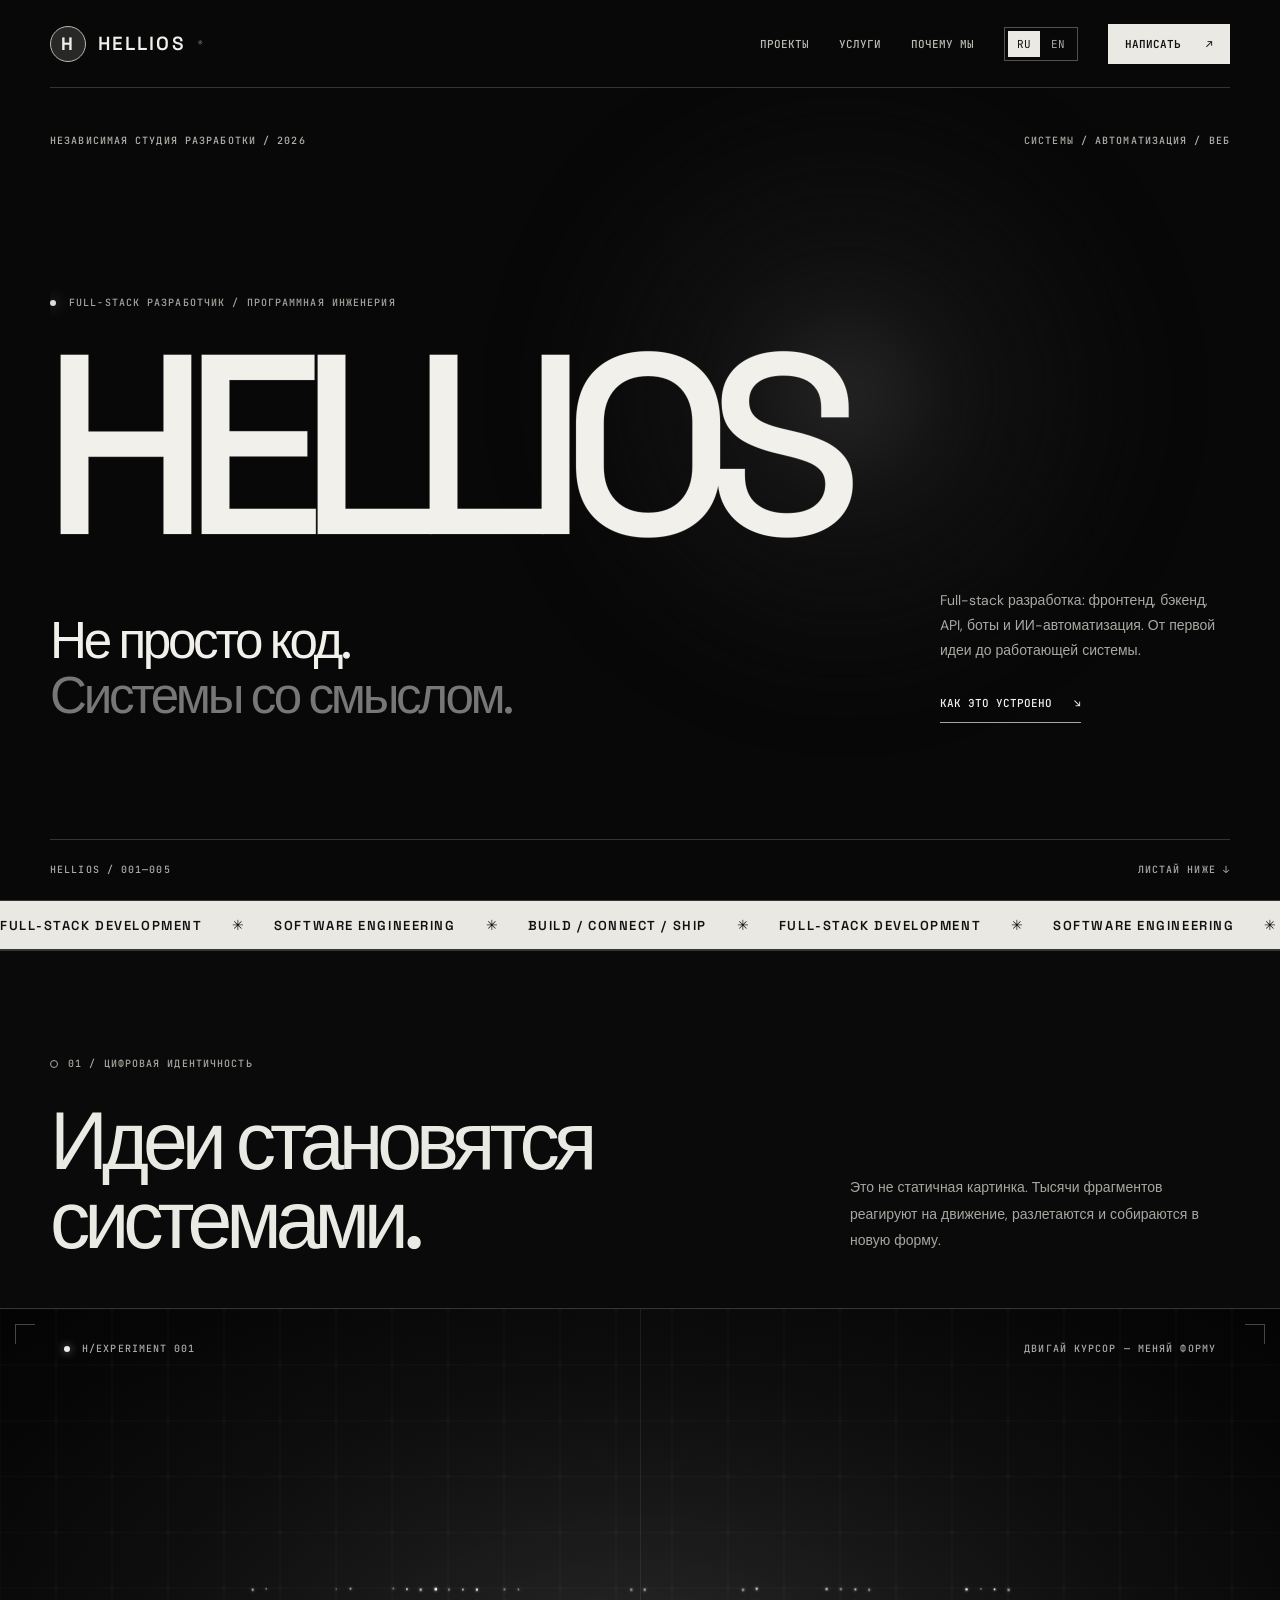
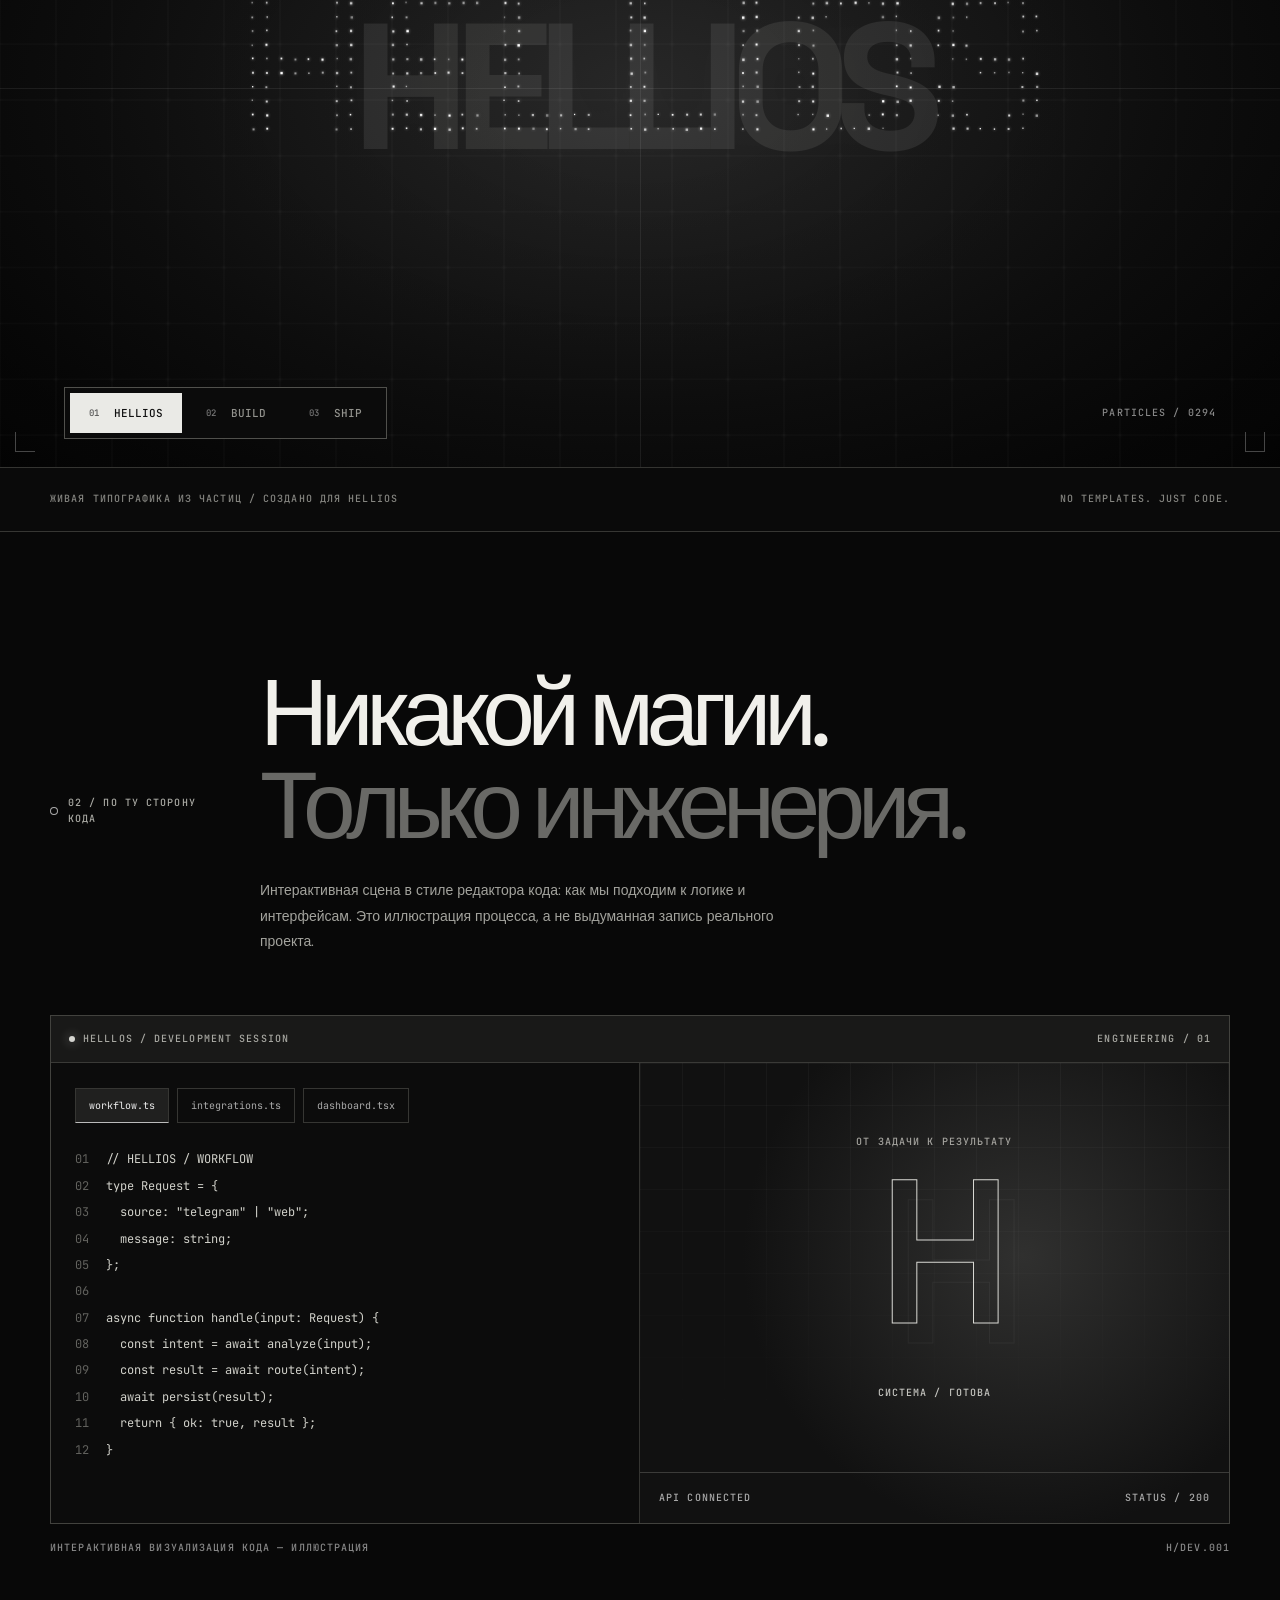
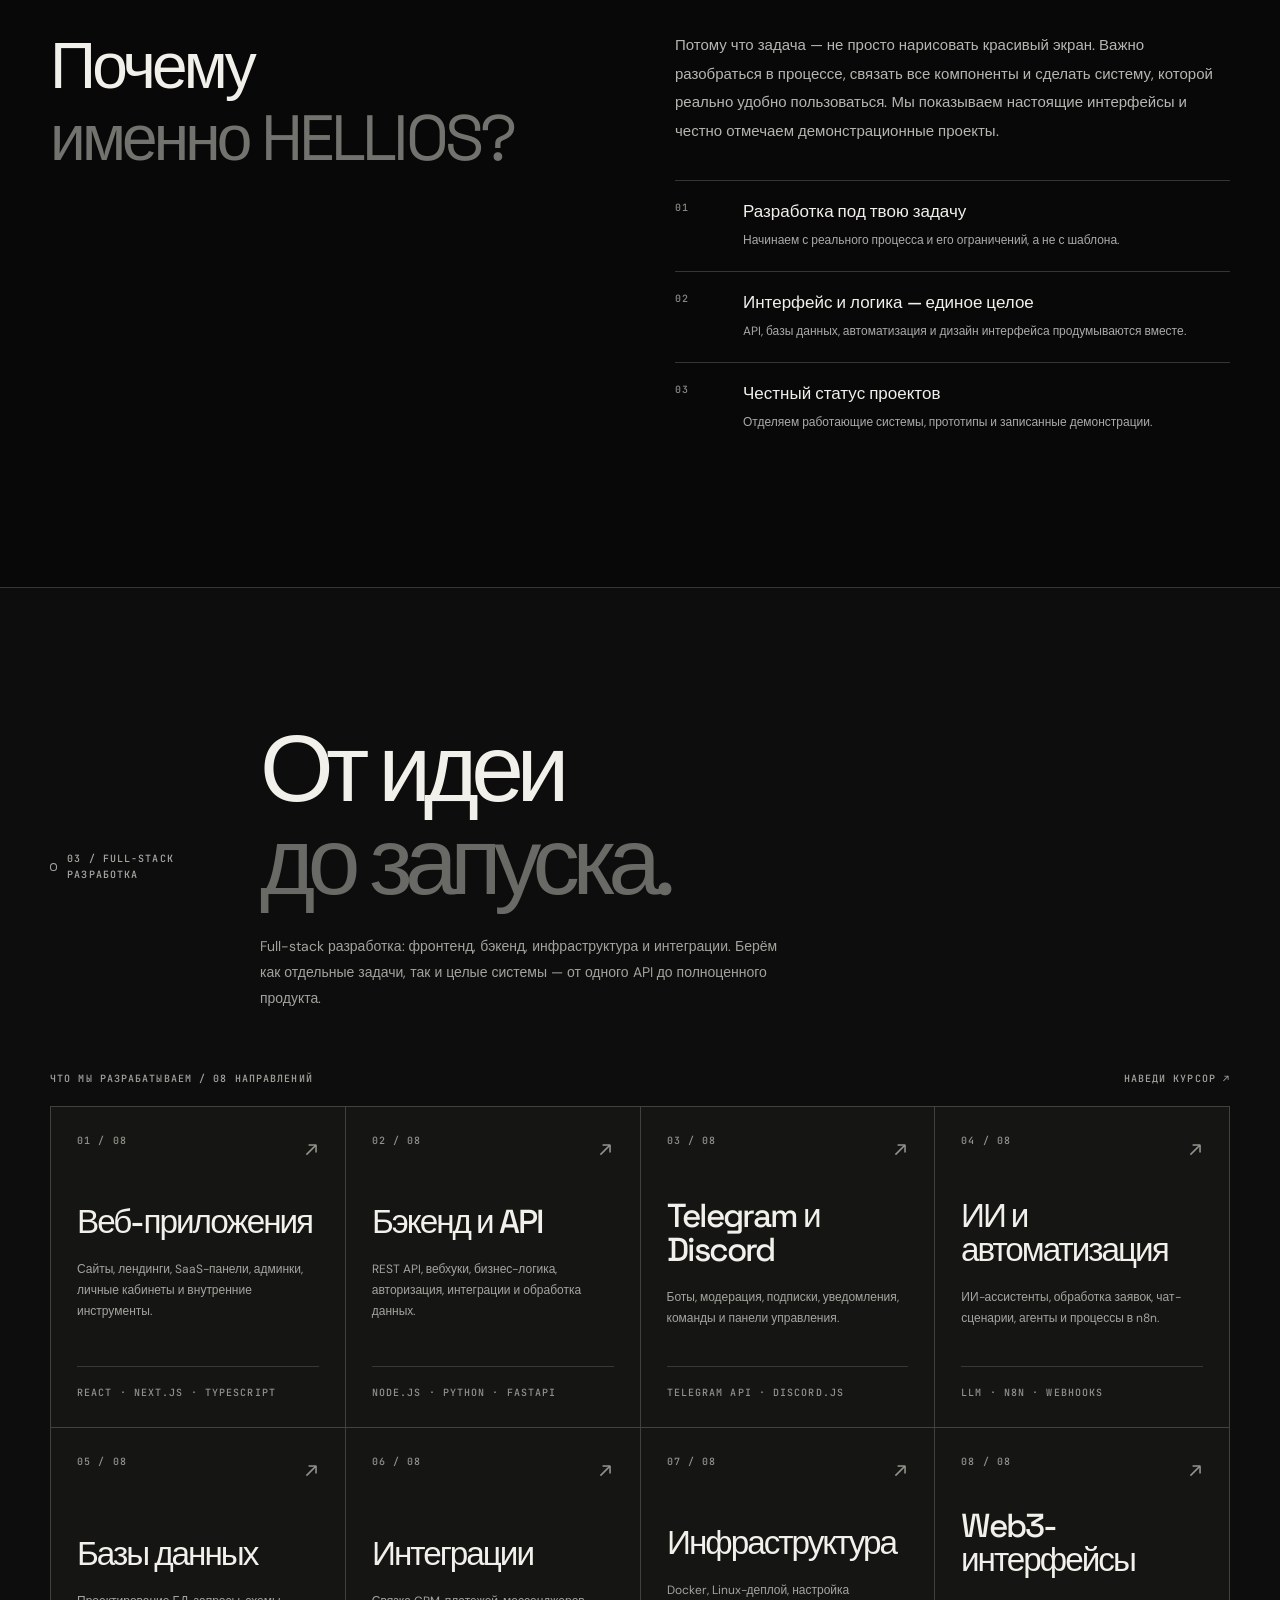
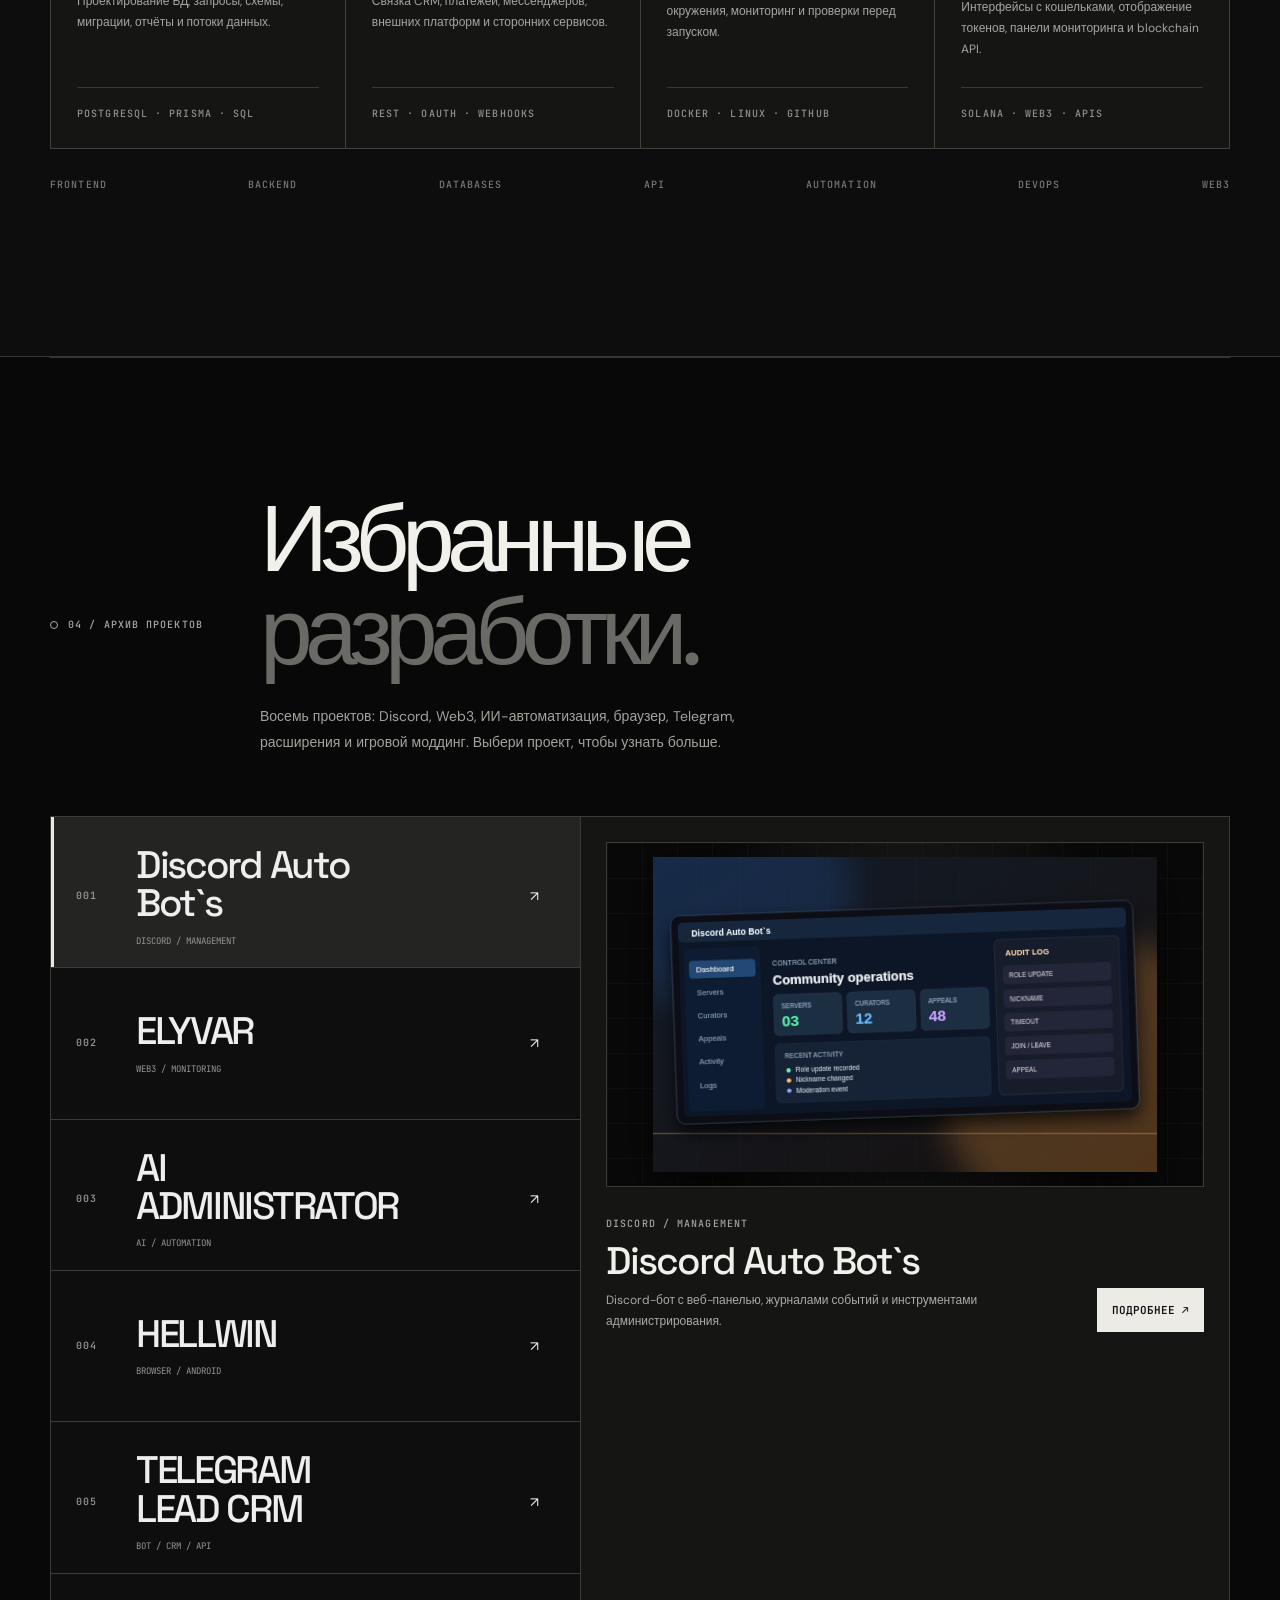
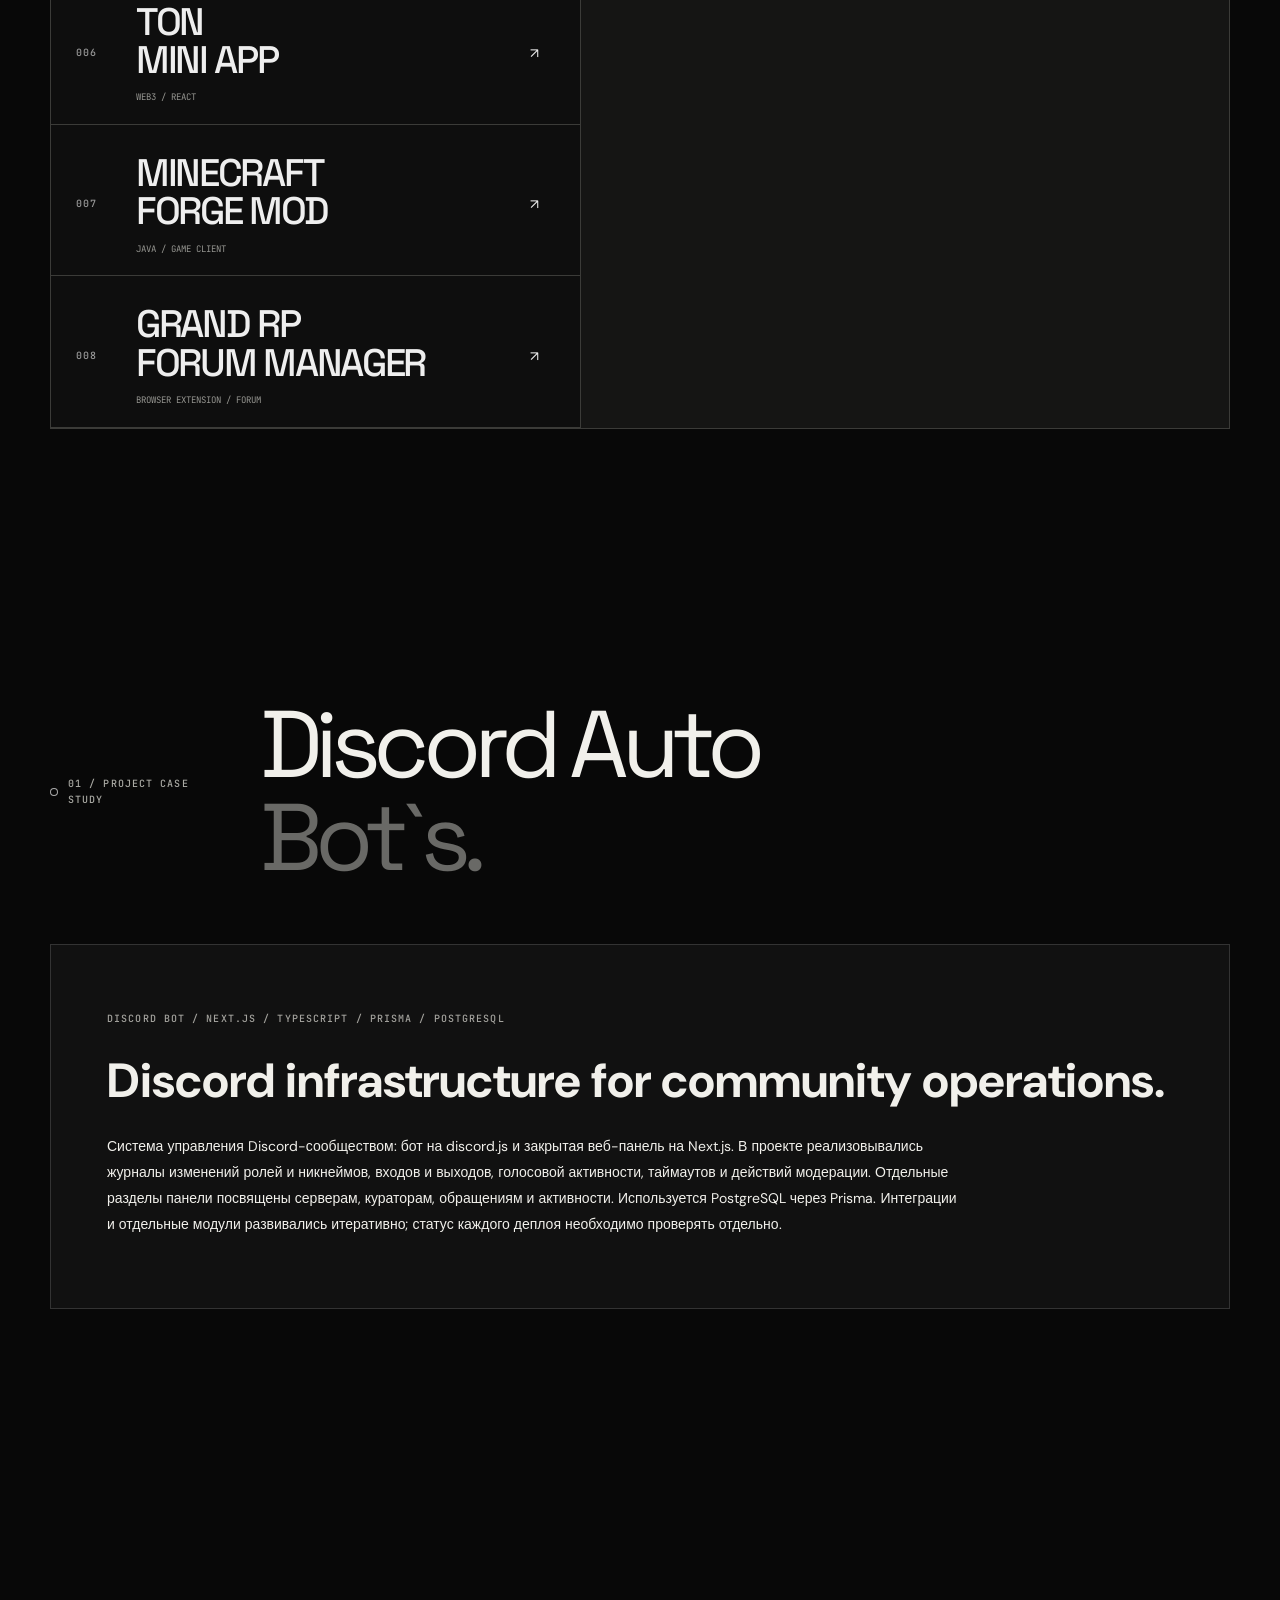
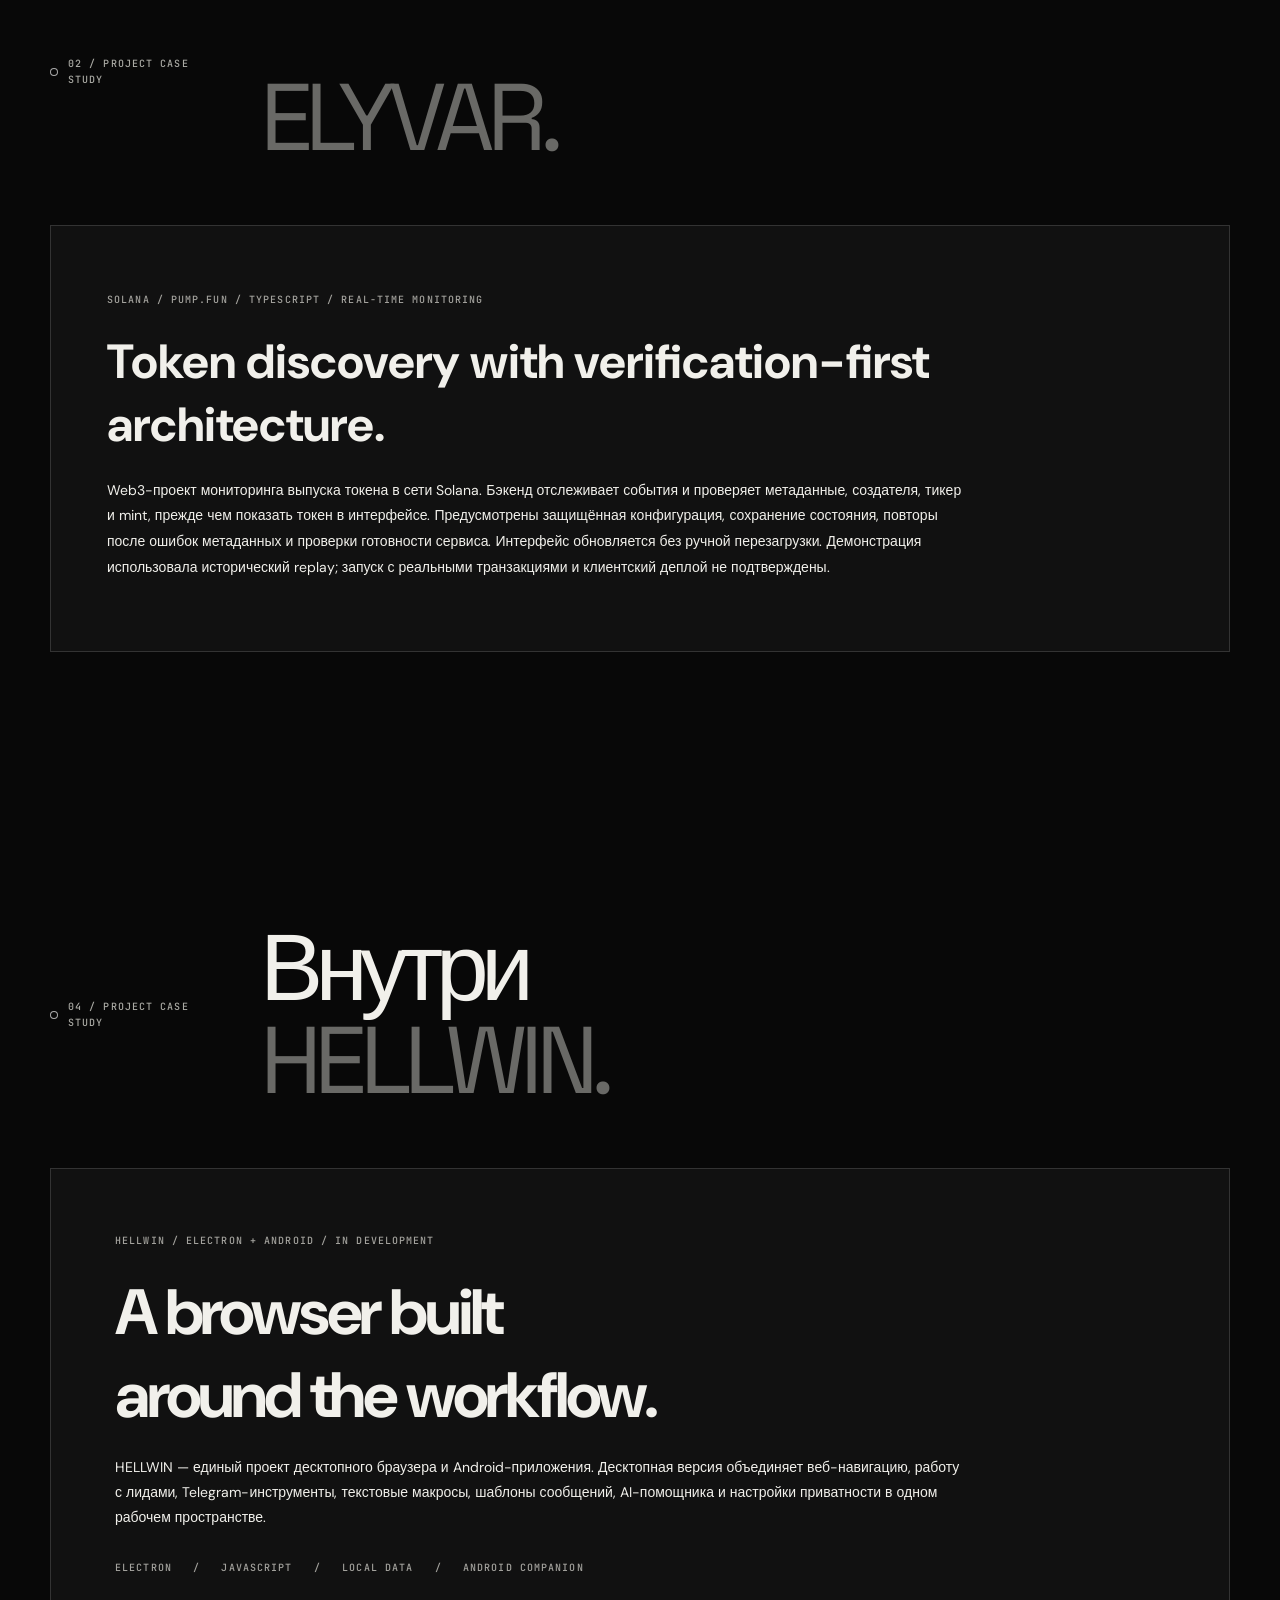
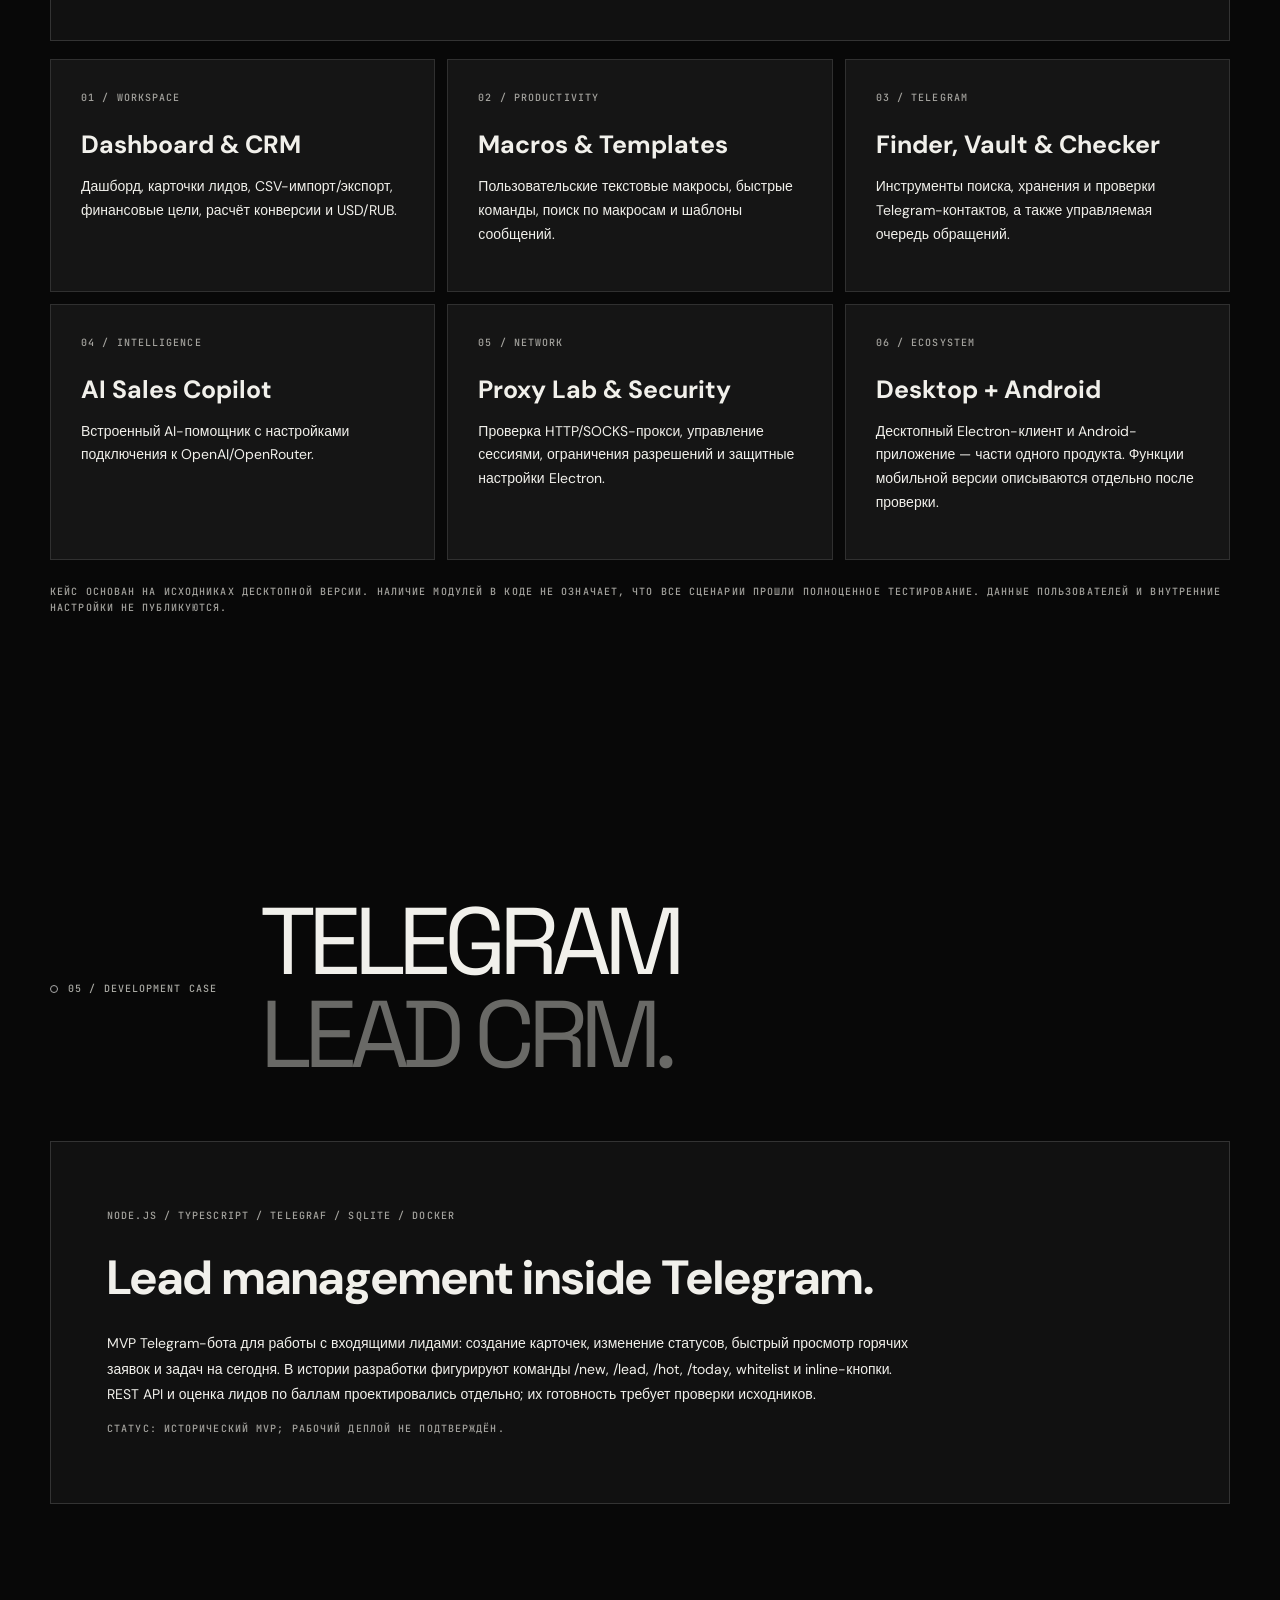
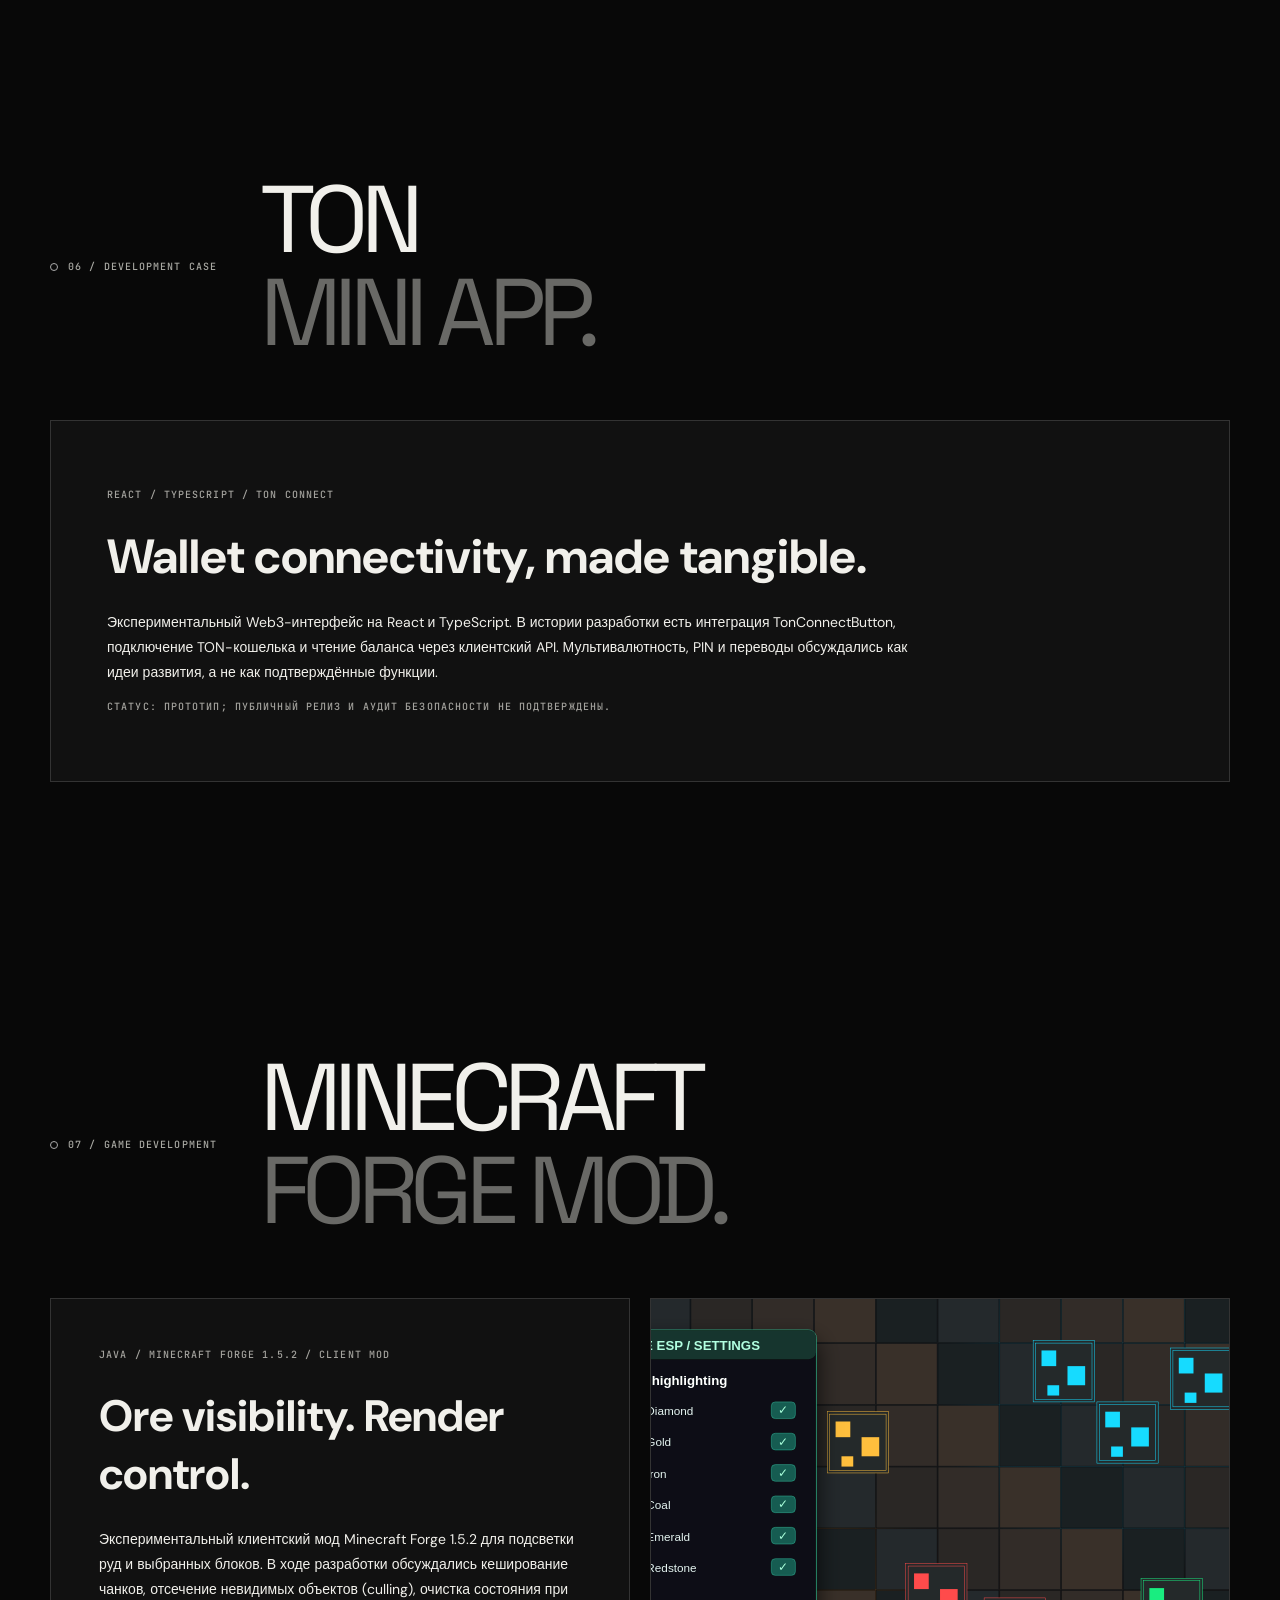
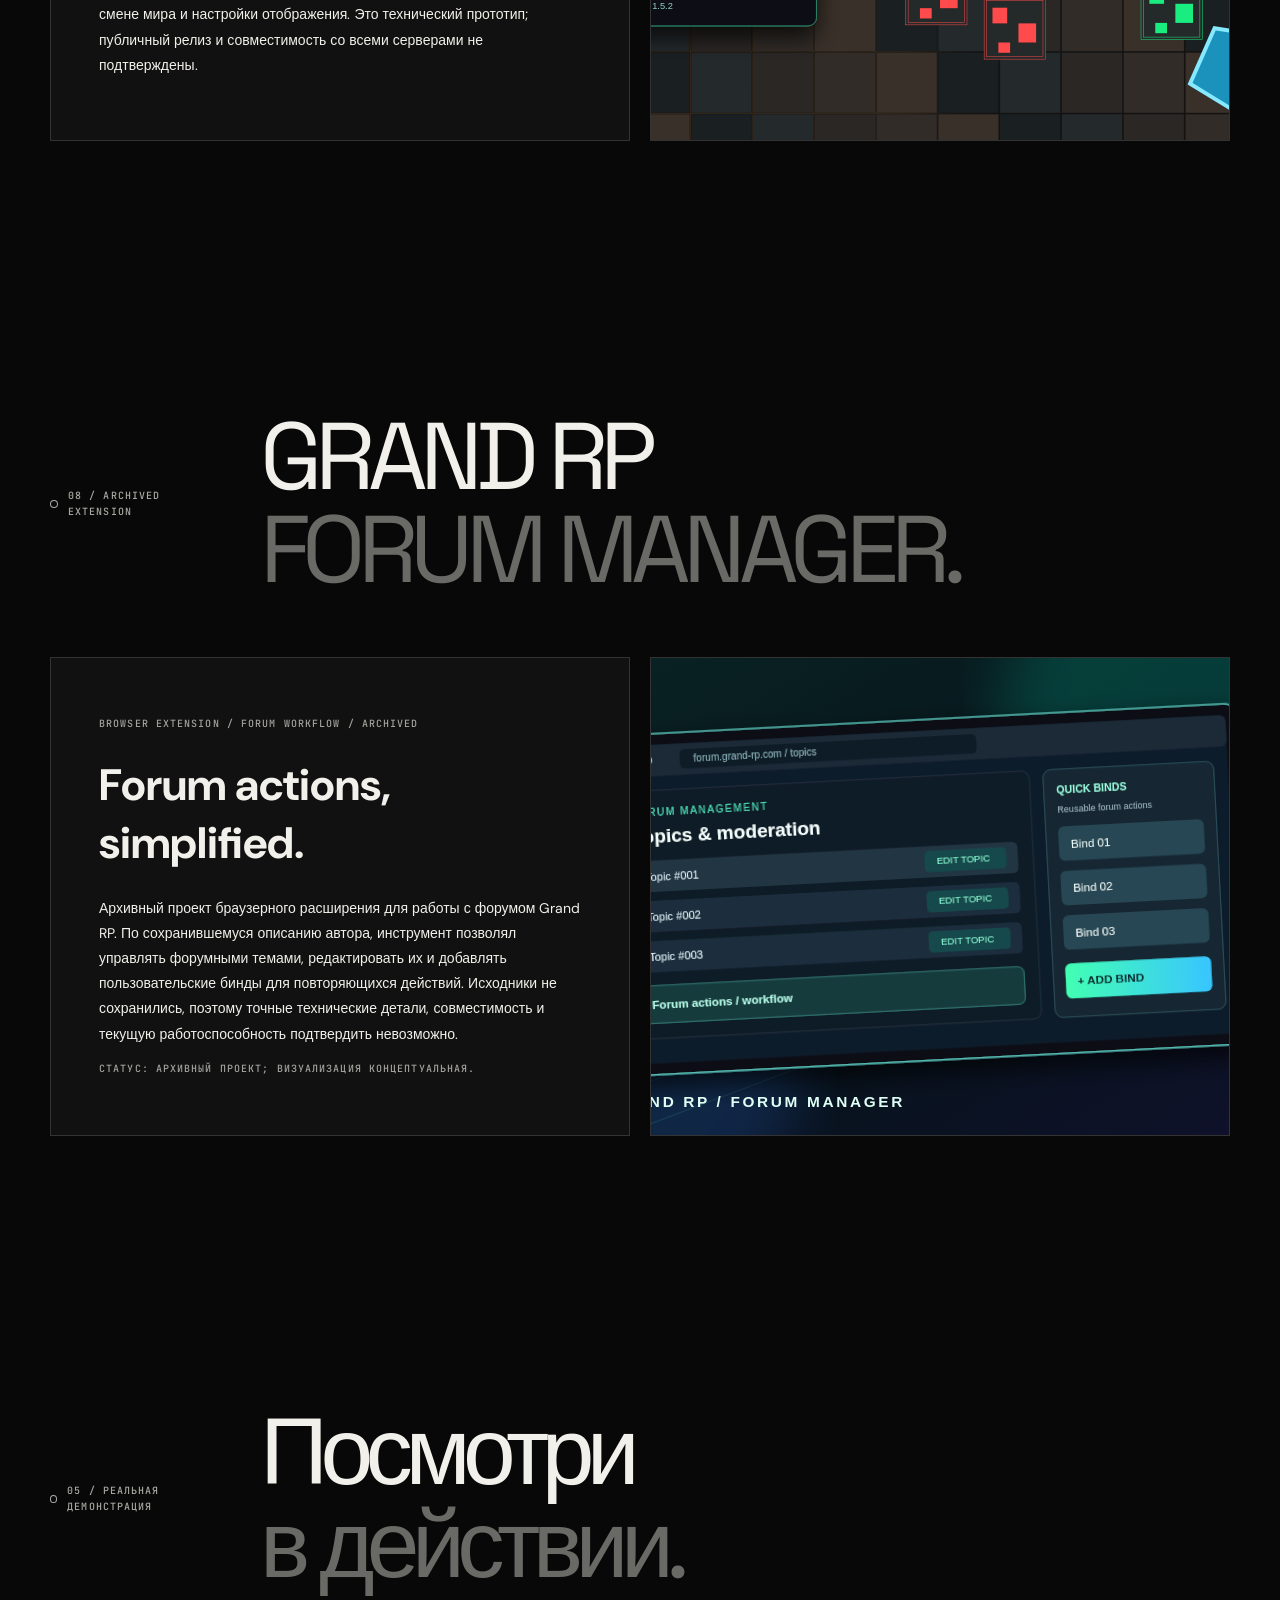
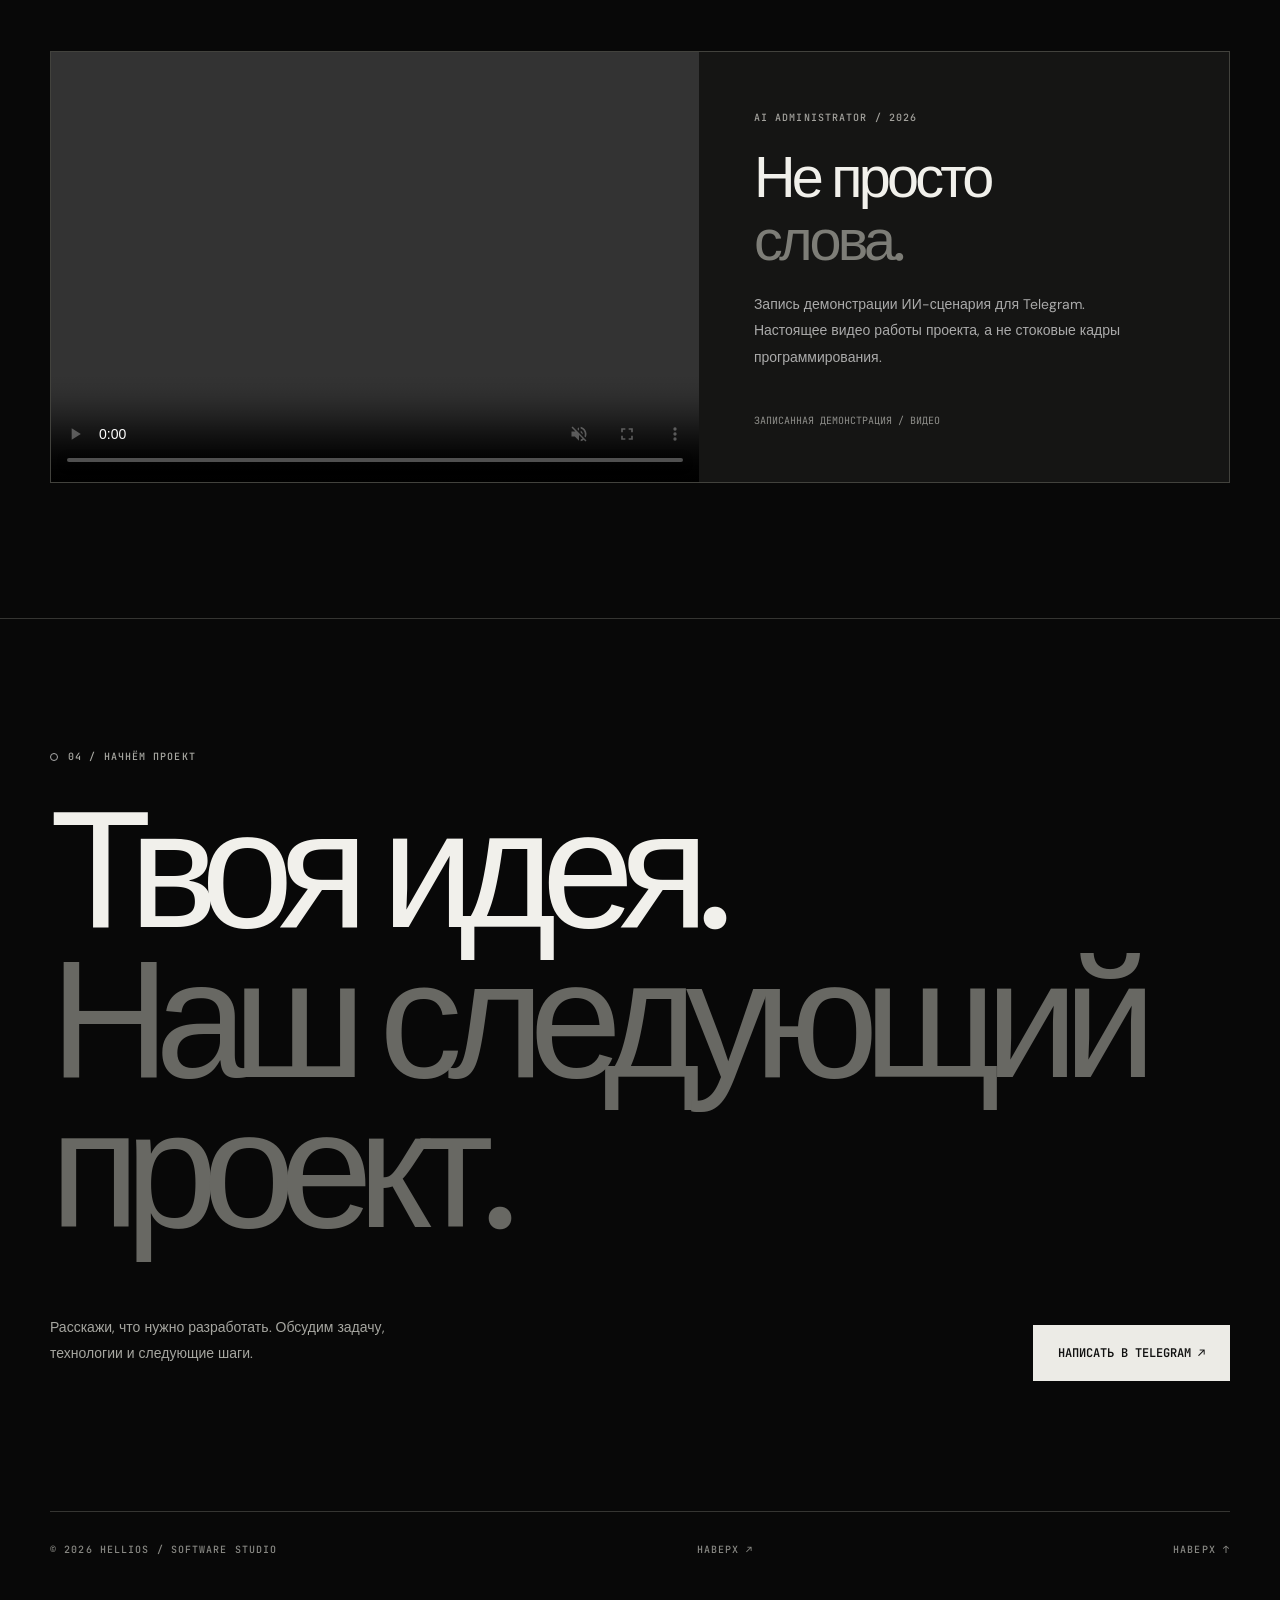
==== commit 6a154fd8: "Align Discord Auto Bot`s project descriptions across portfolio views" ====
--- a/index.html
+++ b/index.html
@@ -61,7 +61,7 @@
 <div class="wrap signal-footer micro"><span data-en="REAL-TIME PARTICLE TYPOGRAPHY / MADE FOR HELLIOS" data-ru="ЖИВАЯ ТИПОГРАФИКА ИЗ ЧАСТИЦ / СОЗДАНО ДЛЯ HELLIOS">ЖИВАЯ ТИПОГРАФИКА ИЗ ЧАСТИЦ / СОЗДАНО ДЛЯ HELLIOS</span><span>NO TEMPLATES. JUST CODE.</span></div></section><section class="section wrap" id="behind"><div class="sec-head reveal"><div class="kicker micro" data-en="02 / BEHIND THE BUILD" data-ru="02 / ПО ТУ СТОРОНУ КОДА">01 / ПО ТУ СТОРОНУ КОДА</div><div><h2><span data-en="Not magic." data-ru="Никакой магии.">Никакой магии.</span><br><em data-en="Just engineering." data-ru="Только инженерия.">Только инженерия.</em></h2><p data-en="An interactive code-inspired sequence. A look at the thinking behind the interfaces — not stock footage or a fabricated recording of a real project." data-ru="Интерактивная сцена в стиле редактора кода: как мы подходим к логике и интерфейсам. Это иллюстрация процесса, а не выдуманная запись реального проекта.">Интерактивная сцена в стиле редактора кода: как мы подходим к логике и интерфейсам. Это иллюстрация процесса, а не выдуманная запись реального проекта.</p></div></div>
 <div class="cinema reveal"><div class="cinema-bar micro"><span><i class="led"></i> HELLlOS / DEVELOPMENT SESSION</span><span>ENGINEERING / 01</span></div><div class="cinema-body"><div class="editor"><div class="editor-tabs"><span>workflow.ts</span><span>integrations.ts</span><span>dashboard.tsx</span></div><div class="code" id="code"></div></div><div class="output"><div class="output-grid"></div><div class="output-inner"><span class="micro muted" data-en="FROM INPUT TO OUTPUT" data-ru="ОТ ЗАДАЧИ К РЕЗУЛЬТАТУ">ОТ ЗАДАЧИ К РЕЗУЛЬТАТУ</span><div class="output-symbol">H</div><p class="micro" id="output-status" data-en="SYSTEM / READY" data-ru="СИСТЕМА / ГОТОВА">СИСТЕМА / ГОТОВА</p></div><div class="output-stats micro"><span>API CONNECTED</span><span>STATUS / 200</span></div></div></div></div><div class="cinema-note micro"><span data-en="INTERACTIVE CODE VISUALIZATION — ILLUSTRATIVE" data-ru="ИНТЕРАКТИВНАЯ ВИЗУАЛИЗАЦИЯ КОДА — ИЛЛЮСТРАЦИЯ">ИНТЕРАКТИВНАЯ ВИЗУАЛИЗАЦИЯ КОДА — ИЛЛЮСТРАЦИЯ</span><span>H/DEV.001</span></div>
 <div class="why reveal" id="why"><h3><span data-en="Why work" data-ru="Почему">Почему</span><br><em data-en="with HELLIOS?" data-ru="именно HELLIOS?">именно HELLIOS?</em></h3><div class="why-content"><p data-en="Because the goal isn't to deliver a pretty screen and disappear. It's to understand the workflow, connect the pieces and make a system that people can actually use. Our work is shown through real interfaces and clearly labelled demonstrations." data-ru="Потому что задача — не просто нарисовать красивый экран. Важно разобраться в процессе, связать все компоненты и сделать систему, которой реально удобно пользоваться. Мы показываем настоящие интерфейсы и честно отмечаем демонстрационные проекты.">Потому что задача — не просто нарисовать красивый экран. Важно разобраться в процессе, связать все компоненты и сделать систему, которой реально удобно пользоваться. Мы показываем настоящие интерфейсы и честно отмечаем демонстрационные проекты.</p><div class="proof"><span class="micro">01</span><div><strong data-en="Built for your workflow" data-ru="Разработка под твою задачу">Разработка под твою задачу</strong><p data-en="We start with the real process and its constraints, not a template." data-ru="Начинаем с реального процесса и его ограничений, а не с шаблона.">Начинаем с реального процесса и его ограничений, а не с шаблона.</p></div></div><div class="proof"><span class="micro">02</span><div><strong data-en="Frontend and backend together" data-ru="Интерфейс и логика — единое целое">Интерфейс и логика — единое целое</strong><p data-en="APIs, databases, automation and interface design are considered as one system." data-ru="API, базы данных, автоматизация и дизайн интерфейса продумываются вместе.">API, базы данных, автоматизация и дизайн интерфейса продумываются вместе.</p></div></div><div class="proof"><span class="micro">03</span><div><strong data-en="Clear project status" data-ru="Честный статус проектов">Честный статус проектов</strong><p data-en="We distinguish working systems, prototypes and recorded demos." data-ru="Отделяем работающие системы, прототипы и записанные демонстрации.">Отделяем работающие системы, прототипы и записанные демонстрации.</p></div></div></div></div></section>
-<section class="section capabilities" id="expertise"><div class="wrap"><div class="sec-head reveal"><div class="kicker micro" data-en="03 / FULL-STACK DEVELOPMENT" data-ru="03 / FULL-STACK РАЗРАБОТКА">02 / FULL-STACK РАЗРАБОТКА</div><div><h2><span data-en="From concept" data-ru="От идеи">От идеи</span><br><em data-en="to production." data-ru="до запуска.">до запуска.</em></h2><p data-en="Full-stack development across frontend, backend, infrastructure and integrations. We take on focused tasks or connected systems — from a single API to a complete product." data-ru="Full-stack разработка: фронтенд, бэкенд, инфраструктура и интеграции. Берём как отдельные задачи, так и целые системы — от одного API до полноценного продукта.">Full-stack разработка: фронтенд, бэкенд, инфраструктура и интеграции. Берём как отдельные задачи, так и целые системы — от одного API до полноценного продукта.</p></div></div><div class="cap-heading reveal"><span class="micro" data-en="WHAT WE BUILD / 08 DISCIPLINES" data-ru="ЧТО МЫ РАЗРАБАТЫВАЕМ / 08 НАПРАВЛЕНИЙ">ЧТО МЫ РАЗРАБАТЫВАЕМ / 08 НАПРАВЛЕНИЙ</span><span class="micro" data-en="HOVER TO INTERACT ↗" data-ru="НАВЕДИ КУРСОР ↗">НАВЕДИ КУРСОР ↗</span></div><div class="cap-grid reveal"><article class="cap-card" tabindex="0"><div class="cap-top micro"><span>01 / 08</span><span class="cap-plus" aria-hidden="true">↗</span></div><div class="cap-content"><h3 class="dust-title" data-en="Web applications" data-ru="Веб-приложения">Веб-приложения</h3><p data-en="Websites, landing pages, SaaS dashboards, admin panels, portals and internal tools." data-ru="Сайты, лендинги, SaaS-панели, админки, личные кабинеты и внутренние инструменты.">Сайты, лендинги, SaaS-панели, админки, личные кабинеты и внутренние инструменты.</p></div><div class="cap-stack micro">React · Next.js · TypeScript</div></article><article class="cap-card" tabindex="0"><div class="cap-top micro"><span>02 / 08</span><span class="cap-plus" aria-hidden="true">↗</span></div><div class="cap-content"><h3 class="dust-title" data-en="Backend & API" data-ru="Бэкенд и API">Бэкенд и API</h3><p data-en="REST APIs, webhooks, business logic, authentication, integrations and data processing." data-ru="REST API, вебхуки, бизнес-логика, авторизация, интеграции и обработка данных.">REST API, вебхуки, бизнес-логика, авторизация, интеграции и обработка данных.</p></div><div class="cap-stack micro">Node.js · Python · FastAPI</div></article><article class="cap-card" tabindex="0"><div class="cap-top micro"><span>03 / 08</span><span class="cap-plus" aria-hidden="true">↗</span></div><div class="cap-content"><h3 class="dust-title" data-en="Telegram & Discord" data-ru="Telegram и Discord">Telegram и Discord</h3><p data-en="Bots, moderation, subscriptions, notifications, custom commands and control panels." data-ru="Боты, модерация, подписки, уведомления, команды и панели управления.">Боты, модерация, подписки, уведомления, команды и панели управления.</p></div><div class="cap-stack micro">Telegram API · discord.js</div></article><article class="cap-card" tabindex="0"><div class="cap-top micro"><span>04 / 08</span><span class="cap-plus" aria-hidden="true">↗</span></div><div class="cap-content"><h3 class="dust-title" data-en="AI & automation" data-ru="ИИ и автоматизация">ИИ и автоматизация</h3><p data-en="AI assistants, customer request routing, chat workflows, agents and n8n scenarios." data-ru="ИИ-ассистенты, обработка заявок, чат-сценарии, агенты и процессы в n8n.">ИИ-ассистенты, обработка заявок, чат-сценарии, агенты и процессы в n8n.</p></div><div class="cap-stack micro">LLM · n8n · Webhooks</div></article><article class="cap-card" tabindex="0"><div class="cap-top micro"><span>05 / 08</span><span class="cap-plus" aria-hidden="true">↗</span></div><div class="cap-content"><h3 class="dust-title" data-en="Databases & data" data-ru="Базы данных">Базы данных</h3><p data-en="Database design, queries, schemas, migrations, reports and connected data flows." data-ru="Проектирование БД, запросы, схемы, миграции, отчёты и потоки данных.">Проектирование БД, запросы, схемы, миграции, отчёты и потоки данных.</p></div><div class="cap-stack micro">PostgreSQL · Prisma · SQL</div></article><article class="cap-card" tabindex="0"><div class="cap-top micro"><span>06 / 08</span><span class="cap-plus" aria-hidden="true">↗</span></div><div class="cap-content"><h3 class="dust-title" data-en="Integrations" data-ru="Интеграции">Интеграции</h3><p data-en="Connect CRMs, payments, messaging, external platforms and third-party services." data-ru="Связка CRM, платежей, мессенджеров, внешних платформ и сторонних сервисов.">Связка CRM, платежей, мессенджеров, внешних платформ и сторонних сервисов.</p></div><div class="cap-stack micro">REST · OAuth · Webhooks</div></article><article class="cap-card" tabindex="0"><div class="cap-top micro"><span>07 / 08</span><span class="cap-plus" aria-hidden="true">↗</span></div><div class="cap-content"><h3 class="dust-title" data-en="Infrastructure" data-ru="Инфраструктура">Инфраструктура</h3><p data-en="Dockerized services, Linux deployment, environment setup, monitoring and production checks." data-ru="Docker, Linux-деплой, настройка окружения, мониторинг и проверки перед запуском.">Docker, Linux-деплой, настройка окружения, мониторинг и проверки перед запуском.</p></div><div class="cap-stack micro">Docker · Linux · GitHub</div></article><article class="cap-card" tabindex="0"><div class="cap-top micro"><span>08 / 08</span><span class="cap-plus" aria-hidden="true">↗</span></div><div class="cap-content"><h3 class="dust-title" data-en="Web3 interfaces" data-ru="Web3-интерфейсы">Web3-интерфейсы</h3><p data-en="Wallet-aware interfaces, token data displays, monitoring dashboards and blockchain API integrations." data-ru="Интерфейсы с кошельками, отображение токенов, панели мониторинга и blockchain API.">Интерфейсы с кошельками, отображение токенов, панели мониторинга и blockchain API.</p></div><div class="cap-stack micro">Solana · Web3 · APIs</div></article></div><div class="stackline micro reveal"><span>FRONTEND</span><span>BACKEND</span><span>DATABASES</span><span>API</span><span>AUTOMATION</span><span>DEVOPS</span><span>WEB3</span></div></div></section><section class="section wrap archive" id="work"><div class="sec-head reveal"><div class="kicker micro" data-en="04 / THE ARCHIVE" data-ru="04 / АРХИВ ПРОЕКТОВ">02 / АРХИВ ПРОЕКТОВ</div><div><h2><span data-en="Selected" data-ru="Избранные">Избранные</span><br><em data-en="systems." data-ru="разработки.">разработки.</em></h2><p data-en="Eight projects spanning software, automation, Web3, Telegram, browsers, extensions and game modding. Select a project to explore." data-ru="Восемь проектов: Discord, Web3, ИИ-автоматизация, браузер, Telegram, расширения и игровой моддинг. Выбери проект, чтобы узнать больше.">Восемь разработок — от ботов и CRM до браузера, форумного расширения, Web3 и Minecraft-мода. Выбери проект, чтобы узнать больше.</p></div></div><div class="archive-ui reveal"><div class="archive-nav"><button class="archive-select" data-project="state" aria-pressed="true"><span class="micro">001</span><span><strong>Discord Auto<br>Bot`s</strong><small>DISCORD / MANAGEMENT</small></span><span>↗</span></button><button class="archive-select" data-project="elyvar" aria-pressed="false"><span class="micro">002</span><span><strong>ELYVAR</strong><small>WEB3 / MONITORING</small></span><span>↗</span></button><button class="archive-select" data-project="ai" aria-pressed="false"><span class="micro">003</span><span><strong>AI<br>ADMINISTRATOR</strong><small>AI / AUTOMATION</small></span><span>↗</span></button><button class="archive-select" data-project="hellwin" aria-pressed="false"><span class="micro">004</span><span><strong>HELLWIN</strong><small>BROWSER / ANDROID</small></span><span>↗</span></button><button class="archive-select" data-project="leadcrm" aria-pressed="false"><span class="micro">005</span><span><strong>TELEGRAM<br>LEAD CRM</strong><small>BOT / CRM / API</small></span><span>↗</span></button><button class="archive-select" data-project="tonapp" aria-pressed="false"><span class="micro">006</span><span><strong>TON<br>MINI APP</strong><small>WEB3 / REACT</small></span><span>↗</span></button><button class="archive-select" data-project="minecraft" aria-pressed="false"><span class="micro">007</span><span><strong>MINECRAFT<br>FORGE MOD</strong><small>JAVA / GAME CLIENT</small></span><span>↗</span></button><button class="archive-select" data-project="grandforum" aria-pressed="false"><span class="micro">008</span><span><strong>GRAND RP<br>FORUM MANAGER</strong><small>BROWSER EXTENSION / FORUM</small></span><span>↗</span></button></div><div class="archive-panel"><div class="archive-media"><img id="archive-img" src="assets/state-showcase.svg?v=17" alt="Discord Auto Bot`s showcase artwork"><video id="archive-video" muted playsinline loop preload="none" hidden></video></div><div class="archive-panel-bottom"><div><span class="micro muted" id="archive-type">DISCORD / MANAGEMENT</span><h3 id="archive-title">Discord Auto Bot`s</h3><p id="archive-desc">Система управления Discord с веб-панелью, журналами событий и инструментами кураторов.</p></div><a id="archive-link" href="#project-details" data-en="DETAILS ↗" data-ru="ПОДРОБНЕЕ ↗">ПОДРОБНЕЕ ↗</a></div></div></div></section>
+<section class="section capabilities" id="expertise"><div class="wrap"><div class="sec-head reveal"><div class="kicker micro" data-en="03 / FULL-STACK DEVELOPMENT" data-ru="03 / FULL-STACK РАЗРАБОТКА">02 / FULL-STACK РАЗРАБОТКА</div><div><h2><span data-en="From concept" data-ru="От идеи">От идеи</span><br><em data-en="to production." data-ru="до запуска.">до запуска.</em></h2><p data-en="Full-stack development across frontend, backend, infrastructure and integrations. We take on focused tasks or connected systems — from a single API to a complete product." data-ru="Full-stack разработка: фронтенд, бэкенд, инфраструктура и интеграции. Берём как отдельные задачи, так и целые системы — от одного API до полноценного продукта.">Full-stack разработка: фронтенд, бэкенд, инфраструктура и интеграции. Берём как отдельные задачи, так и целые системы — от одного API до полноценного продукта.</p></div></div><div class="cap-heading reveal"><span class="micro" data-en="WHAT WE BUILD / 08 DISCIPLINES" data-ru="ЧТО МЫ РАЗРАБАТЫВАЕМ / 08 НАПРАВЛЕНИЙ">ЧТО МЫ РАЗРАБАТЫВАЕМ / 08 НАПРАВЛЕНИЙ</span><span class="micro" data-en="HOVER TO INTERACT ↗" data-ru="НАВЕДИ КУРСОР ↗">НАВЕДИ КУРСОР ↗</span></div><div class="cap-grid reveal"><article class="cap-card" tabindex="0"><div class="cap-top micro"><span>01 / 08</span><span class="cap-plus" aria-hidden="true">↗</span></div><div class="cap-content"><h3 class="dust-title" data-en="Web applications" data-ru="Веб-приложения">Веб-приложения</h3><p data-en="Websites, landing pages, SaaS dashboards, admin panels, portals and internal tools." data-ru="Сайты, лендинги, SaaS-панели, админки, личные кабинеты и внутренние инструменты.">Сайты, лендинги, SaaS-панели, админки, личные кабинеты и внутренние инструменты.</p></div><div class="cap-stack micro">React · Next.js · TypeScript</div></article><article class="cap-card" tabindex="0"><div class="cap-top micro"><span>02 / 08</span><span class="cap-plus" aria-hidden="true">↗</span></div><div class="cap-content"><h3 class="dust-title" data-en="Backend & API" data-ru="Бэкенд и API">Бэкенд и API</h3><p data-en="REST APIs, webhooks, business logic, authentication, integrations and data processing." data-ru="REST API, вебхуки, бизнес-логика, авторизация, интеграции и обработка данных.">REST API, вебхуки, бизнес-логика, авторизация, интеграции и обработка данных.</p></div><div class="cap-stack micro">Node.js · Python · FastAPI</div></article><article class="cap-card" tabindex="0"><div class="cap-top micro"><span>03 / 08</span><span class="cap-plus" aria-hidden="true">↗</span></div><div class="cap-content"><h3 class="dust-title" data-en="Telegram & Discord" data-ru="Telegram и Discord">Telegram и Discord</h3><p data-en="Bots, moderation, subscriptions, notifications, custom commands and control panels." data-ru="Боты, модерация, подписки, уведомления, команды и панели управления.">Боты, модерация, подписки, уведомления, команды и панели управления.</p></div><div class="cap-stack micro">Telegram API · discord.js</div></article><article class="cap-card" tabindex="0"><div class="cap-top micro"><span>04 / 08</span><span class="cap-plus" aria-hidden="true">↗</span></div><div class="cap-content"><h3 class="dust-title" data-en="AI & automation" data-ru="ИИ и автоматизация">ИИ и автоматизация</h3><p data-en="AI assistants, customer request routing, chat workflows, agents and n8n scenarios." data-ru="ИИ-ассистенты, обработка заявок, чат-сценарии, агенты и процессы в n8n.">ИИ-ассистенты, обработка заявок, чат-сценарии, агенты и процессы в n8n.</p></div><div class="cap-stack micro">LLM · n8n · Webhooks</div></article><article class="cap-card" tabindex="0"><div class="cap-top micro"><span>05 / 08</span><span class="cap-plus" aria-hidden="true">↗</span></div><div class="cap-content"><h3 class="dust-title" data-en="Databases & data" data-ru="Базы данных">Базы данных</h3><p data-en="Database design, queries, schemas, migrations, reports and connected data flows." data-ru="Проектирование БД, запросы, схемы, миграции, отчёты и потоки данных.">Проектирование БД, запросы, схемы, миграции, отчёты и потоки данных.</p></div><div class="cap-stack micro">PostgreSQL · Prisma · SQL</div></article><article class="cap-card" tabindex="0"><div class="cap-top micro"><span>06 / 08</span><span class="cap-plus" aria-hidden="true">↗</span></div><div class="cap-content"><h3 class="dust-title" data-en="Integrations" data-ru="Интеграции">Интеграции</h3><p data-en="Connect CRMs, payments, messaging, external platforms and third-party services." data-ru="Связка CRM, платежей, мессенджеров, внешних платформ и сторонних сервисов.">Связка CRM, платежей, мессенджеров, внешних платформ и сторонних сервисов.</p></div><div class="cap-stack micro">REST · OAuth · Webhooks</div></article><article class="cap-card" tabindex="0"><div class="cap-top micro"><span>07 / 08</span><span class="cap-plus" aria-hidden="true">↗</span></div><div class="cap-content"><h3 class="dust-title" data-en="Infrastructure" data-ru="Инфраструктура">Инфраструктура</h3><p data-en="Dockerized services, Linux deployment, environment setup, monitoring and production checks." data-ru="Docker, Linux-деплой, настройка окружения, мониторинг и проверки перед запуском.">Docker, Linux-деплой, настройка окружения, мониторинг и проверки перед запуском.</p></div><div class="cap-stack micro">Docker · Linux · GitHub</div></article><article class="cap-card" tabindex="0"><div class="cap-top micro"><span>08 / 08</span><span class="cap-plus" aria-hidden="true">↗</span></div><div class="cap-content"><h3 class="dust-title" data-en="Web3 interfaces" data-ru="Web3-интерфейсы">Web3-интерфейсы</h3><p data-en="Wallet-aware interfaces, token data displays, monitoring dashboards and blockchain API integrations." data-ru="Интерфейсы с кошельками, отображение токенов, панели мониторинга и blockchain API.">Интерфейсы с кошельками, отображение токенов, панели мониторинга и blockchain API.</p></div><div class="cap-stack micro">Solana · Web3 · APIs</div></article></div><div class="stackline micro reveal"><span>FRONTEND</span><span>BACKEND</span><span>DATABASES</span><span>API</span><span>AUTOMATION</span><span>DEVOPS</span><span>WEB3</span></div></div></section><section class="section wrap archive" id="work"><div class="sec-head reveal"><div class="kicker micro" data-en="04 / THE ARCHIVE" data-ru="04 / АРХИВ ПРОЕКТОВ">02 / АРХИВ ПРОЕКТОВ</div><div><h2><span data-en="Selected" data-ru="Избранные">Избранные</span><br><em data-en="systems." data-ru="разработки.">разработки.</em></h2><p data-en="Eight projects spanning software, automation, Web3, Telegram, browsers, extensions and game modding. Select a project to explore." data-ru="Восемь проектов: Discord, Web3, ИИ-автоматизация, браузер, Telegram, расширения и игровой моддинг. Выбери проект, чтобы узнать больше.">Восемь разработок — от ботов и CRM до браузера, форумного расширения, Web3 и Minecraft-мода. Выбери проект, чтобы узнать больше.</p></div></div><div class="archive-ui reveal"><div class="archive-nav"><button class="archive-select" data-project="state" aria-pressed="true"><span class="micro">001</span><span><strong>Discord Auto<br>Bot`s</strong><small>DISCORD / MANAGEMENT</small></span><span>↗</span></button><button class="archive-select" data-project="elyvar" aria-pressed="false"><span class="micro">002</span><span><strong>ELYVAR</strong><small>WEB3 / MONITORING</small></span><span>↗</span></button><button class="archive-select" data-project="ai" aria-pressed="false"><span class="micro">003</span><span><strong>AI<br>ADMINISTRATOR</strong><small>AI / AUTOMATION</small></span><span>↗</span></button><button class="archive-select" data-project="hellwin" aria-pressed="false"><span class="micro">004</span><span><strong>HELLWIN</strong><small>BROWSER / ANDROID</small></span><span>↗</span></button><button class="archive-select" data-project="leadcrm" aria-pressed="false"><span class="micro">005</span><span><strong>TELEGRAM<br>LEAD CRM</strong><small>BOT / CRM / API</small></span><span>↗</span></button><button class="archive-select" data-project="tonapp" aria-pressed="false"><span class="micro">006</span><span><strong>TON<br>MINI APP</strong><small>WEB3 / REACT</small></span><span>↗</span></button><button class="archive-select" data-project="minecraft" aria-pressed="false"><span class="micro">007</span><span><strong>MINECRAFT<br>FORGE MOD</strong><small>JAVA / GAME CLIENT</small></span><span>↗</span></button><button class="archive-select" data-project="grandforum" aria-pressed="false"><span class="micro">008</span><span><strong>GRAND RP<br>FORUM MANAGER</strong><small>BROWSER EXTENSION / FORUM</small></span><span>↗</span></button></div><div class="archive-panel"><div class="archive-media"><img id="archive-img" src="assets/state-showcase.svg?v=17" alt="Discord Auto Bot`s showcase artwork"><video id="archive-video" muted playsinline loop preload="none" hidden></video></div><div class="archive-panel-bottom"><div><span class="micro muted" id="archive-type">DISCORD / MANAGEMENT</span><h3 id="archive-title">Discord Auto Bot`s</h3><p id="archive-desc">Discord-бот с веб-панелью, журналами событий и инструментами администрирования.</p></div><a id="archive-link" href="#project-details" data-en="DETAILS ↗" data-ru="ПОДРОБНЕЕ ↗">ПОДРОБНЕЕ ↗</a></div></div></div></section>
 <section class="section wrap" id="state-details" style="scroll-margin-top:100px"><div class="sec-head"><div class="kicker micro">01 / PROJECT CASE STUDY</div><div><h2>Discord Auto<br><em>Bot`s.</em></h2></div></div><div style="border:1px solid #333;background:#111;padding:clamp(24px,5vw,56px)"><p class="micro muted">DISCORD BOT / NEXT.JS / TYPESCRIPT / PRISMA / POSTGRESQL</p><h3 style="font-size:clamp(25px,4vw,48px);margin:22px 0">Discord infrastructure for community operations.</h3><p style="line-height:1.85;max-width:860px" data-ru="Система управления Discord-сообществом: бот на discord.js и закрытая веб-панель на Next.js. В проекте реализовывались журналы изменений ролей и никнеймов, входов и выходов, голосовой активности, таймаутов и действий модерации. Отдельные разделы панели посвящены серверам, кураторам, обращениям и активности. Используется PostgreSQL через Prisma. Интеграции и отдельные модули развивались итеративно; статус каждого деплоя необходимо проверять отдельно." data-en="A Discord management system combining a discord.js bot with a private Next.js dashboard. Development covered role and nickname audit logs, joins and leaves, voice activity, timeouts and moderation actions. The dashboard includes servers, curators, appeals and activity views. PostgreSQL and Prisma power the data layer. Integrations and modules were built iteratively; deployment status requires separate verification.">Система управления Discord-сообществом: бот на discord.js и закрытая веб-панель на Next.js. В проекте реализовывались журналы изменений ролей и никнеймов, входов и выходов, голосовой активности, таймаутов и действий модерации. Отдельные разделы панели посвящены серверам, кураторам, обращениям и активности. Используется PostgreSQL через Prisma. Интеграции и отдельные модули развивались итеративно; статус каждого деплоя необходимо проверять отдельно.</p></div></section>
 <section class="section wrap" id="elyvar-details" style="scroll-margin-top:100px"><div class="sec-head"><div class="kicker micro">02 / PROJECT CASE STUDY</div><div><h2><br><em>ELYVAR.</em></h2></div></div><div style="border:1px solid #333;background:#111;padding:clamp(24px,5vw,56px)"><p class="micro muted">SOLANA / PUMP.FUN / TYPESCRIPT / REAL-TIME MONITORING</p><h3 style="font-size:clamp(25px,4vw,48px);margin:22px 0">Token discovery with verification-first architecture.</h3><p style="line-height:1.85;max-width:860px" data-ru="Web3-проект мониторинга выпуска токена в сети Solana. Бэкенд отслеживает события и проверяет метаданные, создателя, тикер и mint, прежде чем показать токен в интерфейсе. Предусмотрены защищённая конфигурация, сохранение состояния, повторы после ошибок метаданных и проверки готовности сервиса. Интерфейс обновляется без ручной перезагрузки. Демонстрация использовала исторический replay; запуск с реальными транзакциями и клиентский деплой не подтверждены." data-en="A Solana token monitoring project that observes events and verifies metadata, creator, ticker and mint before displaying a token. The backend includes protected configuration, persistent state, retry logic after metadata failures and readiness checks. The interface updates without a manual refresh. The recorded demo used historical replay; live transactions and client deployment have not been verified.">Web3-проект мониторинга выпуска токена в сети Solana. Бэкенд отслеживает события и проверяет метаданные, создателя, тикер и mint, прежде чем показать токен в интерфейсе. Предусмотрены защищённая конфигурация, сохранение состояния, повторы после ошибок метаданных и проверки готовности сервиса. Интерфейс обновляется без ручной перезагрузки. Демонстрация использовала исторический replay; запуск с реальными транзакциями и клиентский деплой не подтверждены.</p></div></section>
 <section class="section wrap" id="project-details" style="scroll-margin-top:100px">
@@ -80,7 +80,7 @@
 <section class="end" id="contact"><div class="wrap"><div class="kicker micro" data-en="04 / LET'S BUILD" data-ru="04 / НАЧНЁМ ПРОЕКТ">04 / НАЧНЁМ ПРОЕКТ</div><h2><span data-en="Your idea." data-ru="Твоя идея.">Твоя идея.</span><br><em data-en="Our next build." data-ru="Наш следующий проект.">Наш следующий проект.</em></h2><div class="end-bottom"><p data-en="Tell us what you need to build. We can talk through the requirements, stack and next steps." data-ru="Расскажи, что нужно разработать. Обсудим задачу, технологии и следующие шаги.">Расскажи, что нужно разработать. Обсудим задачу, технологии и следующие шаги.</p><a href="https://t.me/helliosweb" target="_blank" rel="noopener noreferrer"><span data-en="MESSAGE ON TELEGRAM" data-ru="НАПИСАТЬ В TELEGRAM">НАПИСАТЬ В TELEGRAM</span> ↗</a></div></div></section></main><footer class="wrap micro"><span>© <span id="year">2026</span> HELLIOS / SOFTWARE STUDIO</span><a href="#top" data-en="BACK TO TOP ↗" data-ru="НАВЕРХ ↗">ТЕКУЩИЙ САЙТ ↗</a><a href="#top" data-en="BACK TO TOP ↑" data-ru="НАВЕРХ ↑">НАВЕРХ ↑</a></footer>
 <script>document.documentElement.classList.add('js');</script><script>
 (()=>{'use strict';const $=s=>document.querySelector(s),$$=s=>[...document.querySelectorAll(s)];$('#year').textContent=new Date().getFullYear();const reduced=matchMedia('(prefers-reduced-motion:reduce)').matches;let lang='ru';try{lang=localStorage.getItem('hellios-preview-lang')||'ru'}catch(e){}if(!['ru','en'].includes(lang))lang='ru';function setLang(v){lang=v;document.documentElement.lang=v;$$('[data-ru][data-en]').forEach(el=>el.textContent=el.dataset[v]);['ru','en'].forEach(id=>{$('#'+id).classList.toggle('on',id===v);$('#'+id).setAttribute('aria-pressed',String(id===v))});try{localStorage.setItem('hellios-preview-lang',v)}catch(e){}showProject(active)}$('#ru').onclick=()=>setLang('ru');$('#en').onclick=()=>setLang('en');
-const projects={state:{title:'Discord Auto Bot`s',type:'DISCORD / MANAGEMENT',img:'assets/state-showcase.svg?v=17',label:{ru:'ПРЕЗЕНТАЦИОННАЯ ИЛЛЮСТРАЦИЯ / НЕ СКРИНШОТ',en:'SHOWCASE ARTWORK / NOT A SCREENSHOT'},desc:{ru:'Система управления Discord с веб-панелью, журналами событий и инструментами кураторов.',en:'Discord management system with a connected dashboard, activity logs and curator tools.'}},elyvar:{title:'ELYVAR',type:'WEB3 / MONITORING',img:'assets/Снимок экрана 2026-10-08 234549.png',label:{ru:'РЕАЛЬНЫЙ СКРИНШОТ ПРОТОТИПА',en:'REAL PROTOTYPE SCREENSHOT'},desc:{ru:'Прототип Web3-интерфейса мониторинга токенов и данных.',en:'Web3 token monitoring interface prototype and data display.'}},ai:{title:'AI ADMINISTRATOR',type:'AI / AUTOMATION',video:'assets/0911 (online-video-cutter.com).mp4',label:{ru:'ЗАПИСАННАЯ ДЕМОНСТРАЦИЯ',en:'RECORDED DEMONSTRATION'},desc:{ru:'Демонстрация обработки Telegram-обращений с ИИ и автоматизацией.',en:'Demonstration of AI-assisted Telegram messaging and automation.'}},hellwin:{title:'HELLWIN',type:'DESKTOP BROWSER / ANDROID',img:'assets/hellwin-showcase.svg?v=17',label:{ru:'КОНЦЕПТ-ИЛЛЮСТРАЦИЯ / НЕ СКРИНШОТ',en:'CONCEPT ARTWORK / NOT A SCREENSHOT'},desc:{ru:'Собственный браузерный проект для компьютера и Android. Мобильная версия v0.2 собирается в APK через GitHub Actions; браузерная и мобильная части — один продукт.',en:'A custom browser project spanning desktop and Android. Mobile v0.2 builds into an APK via GitHub Actions; both versions belong to one product.'}},leadcrm:{title:'TELEGRAM LEAD CRM',type:'TELEGRAM / CRM / API',img:'assets/lead-crm-showcase.svg?v=17',label:{ru:'СХЕМАТИЧНАЯ ИЛЛЮСТРАЦИЯ / НЕ СКРИНШОТ',en:'SCHEMATIC ARTWORK / NOT A SCREENSHOT'},desc:{ru:'MVP Telegram-бота для учёта лидов: карточки, статусы, команды и управление доступом. API и скоринг обсуждались как развитие проекта.',en:'Telegram lead management bot MVP with lead cards, statuses, commands and access control. API and scoring were discussed as extensions.'}},tonapp:{title:'TON MINI APP',type:'REACT / TON CONNECT',img:'assets/ton-miniapp-showcase.svg?v=17',label:{ru:'СХЕМАТИЧНАЯ ИЛЛЮСТРАЦИЯ / НЕ СКРИНШОТ',en:'SCHEMATIC ARTWORK / NOT A SCREENSHOT'},desc:{ru:'Прототип React-приложения с TON Connect: подключение кошелька и запрос TON-баланса. Не является готовым мультивалютным кошельком.',en:'React prototype with TON Connect wallet connection and TON balance retrieval. Not a finished multi-currency wallet.'}},minecraft:{title:'MINECRAFT FORGE MOD',type:'JAVA / FORGE 1.5.2',img:'assets/minecraft-forge-showcase.svg?v=17',label:{ru:'ИЛЛЮСТРАЦИЯ / НЕ СКРИНШОТ',en:'ILLUSTRATION / NOT A SCREENSHOT'},desc:{ru:'Клиентский мод подсветки руд и блоков для Minecraft Forge 1.5.2. Работа с чанками, настройками отображения и оптимизацией рендера; результаты требуют повторной проверки.',en:'Minecraft Forge 1.5.2 client-side ore and block highlighting mod. Chunk processing, display controls and rendering optimization; results require fresh verification.'}},grandforum:{title:'GRAND RP FORUM MANAGER',type:'BROWSER EXTENSION / FORUM WORKFLOW',img:'assets/grand-rp-forum-showcase.svg?v=1',label:{ru:'КОНЦЕПТ / НЕ СКРИНШОТ',en:'CONCEPT / NOT A SCREENSHOT'},desc:{ru:'Архивное браузерное расширение для работы с форумом Grand RP: редактирование тем и пользовательские бинды для повторяющихся действий. Исходники не сохранились.',en:'Archived browser extension for Grand RP forum workflows: topic editing and custom binds for repetitive actions. Original source files are unavailable.'}}};let active='state';function showProject(key){active=key;const p=projects[key];if(!p)return;$$('.archive-select').forEach(b=>b.setAttribute('aria-pressed',String(b.dataset.project===key)));$('#archive-type').textContent=p.type;$('#archive-title').textContent=p.title;$('#archive-desc').textContent=p.desc[lang];const img=$('#archive-img'),video=$('#archive-video');if(p.video){img.hidden=true;video.hidden=false;if(video.getAttribute('src')!==p.video){video.src=p.video;video.load()}if(!reduced)video.play().catch(()=>{})}else{video.pause();video.hidden=true;img.hidden=false;img.src=p.img;img.alt=p.title}const link=$('#archive-link');link.href=p.video?'#demo':key==='leadcrm'?'#leadcrm-details':key==='tonapp'?'#tonapp-details':key==='minecraft'?'#minecraft-details':key==='grandforum'?'#grandforum-details':key==='state'?'#state-details':key==='elyvar'?'#elyvar-details':'#project-details';link.target='';link.removeAttribute('rel');link.textContent=lang==='ru'?'ПОДРОБНЕЕ ↗':'DETAILS ↗'}$$('.archive-select').forEach(b=>b.onclick=()=>showProject(b.dataset.project));setLang(lang);
+const projects={state:{title:'Discord Auto Bot`s',type:'DISCORD / MANAGEMENT',img:'assets/state-showcase.svg?v=17',label:{ru:'ПРЕЗЕНТАЦИОННАЯ ИЛЛЮСТРАЦИЯ / НЕ СКРИНШОТ',en:'SHOWCASE ARTWORK / NOT A SCREENSHOT'},desc:{ru:'Discord-бот с веб-панелью, журналами событий и инструментами администрирования.',en:'Discord automation bot with a web dashboard, activity logs and curator tools.'}},elyvar:{title:'ELYVAR',type:'WEB3 / MONITORING',img:'assets/Снимок экрана 2026-10-08 234549.png',label:{ru:'РЕАЛЬНЫЙ СКРИНШОТ ПРОТОТИПА',en:'REAL PROTOTYPE SCREENSHOT'},desc:{ru:'Прототип Web3-интерфейса мониторинга токенов и данных.',en:'Web3 token monitoring interface prototype and data display.'}},ai:{title:'AI ADMINISTRATOR',type:'AI / AUTOMATION',video:'assets/0911 (online-video-cutter.com).mp4',label:{ru:'ЗАПИСАННАЯ ДЕМОНСТРАЦИЯ',en:'RECORDED DEMONSTRATION'},desc:{ru:'Демонстрация обработки Telegram-обращений с ИИ и автоматизацией.',en:'Demonstration of AI-assisted Telegram messaging and automation.'}},hellwin:{title:'HELLWIN',type:'DESKTOP BROWSER / ANDROID',img:'assets/hellwin-showcase.svg?v=17',label:{ru:'КОНЦЕПТ-ИЛЛЮСТРАЦИЯ / НЕ СКРИНШОТ',en:'CONCEPT ARTWORK / NOT A SCREENSHOT'},desc:{ru:'Собственный браузерный проект для компьютера и Android. Мобильная версия v0.2 собирается в APK через GitHub Actions; браузерная и мобильная части — один продукт.',en:'A custom browser project spanning desktop and Android. Mobile v0.2 builds into an APK via GitHub Actions; both versions belong to one product.'}},leadcrm:{title:'TELEGRAM LEAD CRM',type:'TELEGRAM / CRM / API',img:'assets/lead-crm-showcase.svg?v=17',label:{ru:'СХЕМАТИЧНАЯ ИЛЛЮСТРАЦИЯ / НЕ СКРИНШОТ',en:'SCHEMATIC ARTWORK / NOT A SCREENSHOT'},desc:{ru:'MVP Telegram-бота для учёта лидов: карточки, статусы, команды и управление доступом. API и скоринг обсуждались как развитие проекта.',en:'Telegram lead management bot MVP with lead cards, statuses, commands and access control. API and scoring were discussed as extensions.'}},tonapp:{title:'TON MINI APP',type:'REACT / TON CONNECT',img:'assets/ton-miniapp-showcase.svg?v=17',label:{ru:'СХЕМАТИЧНАЯ ИЛЛЮСТРАЦИЯ / НЕ СКРИНШОТ',en:'SCHEMATIC ARTWORK / NOT A SCREENSHOT'},desc:{ru:'Прототип React-приложения с TON Connect: подключение кошелька и запрос TON-баланса. Не является готовым мультивалютным кошельком.',en:'React prototype with TON Connect wallet connection and TON balance retrieval. Not a finished multi-currency wallet.'}},minecraft:{title:'MINECRAFT FORGE MOD',type:'JAVA / FORGE 1.5.2',img:'assets/minecraft-forge-showcase.svg?v=17',label:{ru:'ИЛЛЮСТРАЦИЯ / НЕ СКРИНШОТ',en:'ILLUSTRATION / NOT A SCREENSHOT'},desc:{ru:'Клиентский мод подсветки руд и блоков для Minecraft Forge 1.5.2. Работа с чанками, настройками отображения и оптимизацией рендера; результаты требуют повторной проверки.',en:'Minecraft Forge 1.5.2 client-side ore and block highlighting mod. Chunk processing, display controls and rendering optimization; results require fresh verification.'}},grandforum:{title:'GRAND RP FORUM MANAGER',type:'BROWSER EXTENSION / FORUM WORKFLOW',img:'assets/grand-rp-forum-showcase.svg?v=1',label:{ru:'КОНЦЕПТ / НЕ СКРИНШОТ',en:'CONCEPT / NOT A SCREENSHOT'},desc:{ru:'Архивное браузерное расширение для работы с форумом Grand RP: редактирование тем и пользовательские бинды для повторяющихся действий. Исходники не сохранились.',en:'Archived browser extension for Grand RP forum workflows: topic editing and custom binds for repetitive actions. Original source files are unavailable.'}}};let active='state';function showProject(key){active=key;const p=projects[key];if(!p)return;$$('.archive-select').forEach(b=>b.setAttribute('aria-pressed',String(b.dataset.project===key)));$('#archive-type').textContent=p.type;$('#archive-title').textContent=p.title;$('#archive-desc').textContent=p.desc[lang];const img=$('#archive-img'),video=$('#archive-video');if(p.video){img.hidden=true;video.hidden=false;if(video.getAttribute('src')!==p.video){video.src=p.video;video.load()}if(!reduced)video.play().catch(()=>{})}else{video.pause();video.hidden=true;img.hidden=false;img.src=p.img;img.alt=p.title}const link=$('#archive-link');link.href=p.video?'#demo':key==='leadcrm'?'#leadcrm-details':key==='tonapp'?'#tonapp-details':key==='minecraft'?'#minecraft-details':key==='grandforum'?'#grandforum-details':key==='state'?'#state-details':key==='elyvar'?'#elyvar-details':'#project-details';link.target='';link.removeAttribute('rel');link.textContent=lang==='ru'?'ПОДРОБНЕЕ ↗':'DETAILS ↗'}$$('.archive-select').forEach(b=>b.onclick=()=>showProject(b.dataset.project));setLang(lang);
 const lines=['// HELLIOS / WORKFLOW','type Request = {','  source: "telegram" | "web";','  message: string;','};','','async function handle(input: Request) {','  const intent = await analyze(input);','  const result = await route(intent);','  await persist(result);','  return { ok: true, result };','}'];const code=$('#code');function paint(n){code.replaceChildren();lines.slice(0,n).forEach((line,i)=>{const el=document.createElement('span');el.className='code-line';const ln=document.createElement('span');ln.className='ln';ln.textContent=String(i+1).padStart(2,'0');el.append(ln,document.createTextNode(line));code.append(el)});if(n<lines.length){const cursor=document.createElement('span');cursor.className='typing-caret';code.lastElementChild?.append(cursor)}}if(reduced)paint(lines.length);else{let n=0;paint(0);const timer=setInterval(()=>{paint(++n);if(n>=lines.length){clearInterval(timer);setTimeout(()=>paint(lines.length),2000)}},240)}
 const elements=$$('.reveal');if(reduced||!('IntersectionObserver'in window))elements.forEach(el=>el.classList.add('visible'));else{const io=new IntersectionObserver(entries=>entries.forEach(e=>{if(e.isIntersecting){e.target.classList.add('visible');io.unobserve(e.target)}}),{threshold:.08});elements.forEach(el=>io.observe(el))}
 const loader=$('#loader');if(reduced){loader.remove()}else{let seen=false;try{seen=sessionStorage.getItem('hellios-preview-intro')==='1'}catch(e){}const dur=seen?200:1050,begin=performance.now();function progress(now){const ratio=Math.min(1,(now-begin)/dur);$('#loader-count').textContent=String(Math.round(ratio*100)).padStart(3,'0')+'%';if(ratio<1)requestAnimationFrame(progress);else{loader.classList.add('done');setTimeout(()=>loader.remove(),950);try{sessionStorage.setItem('hellios-preview-intro','1')}catch(e){}}}requestAnimationFrame(progress)}
